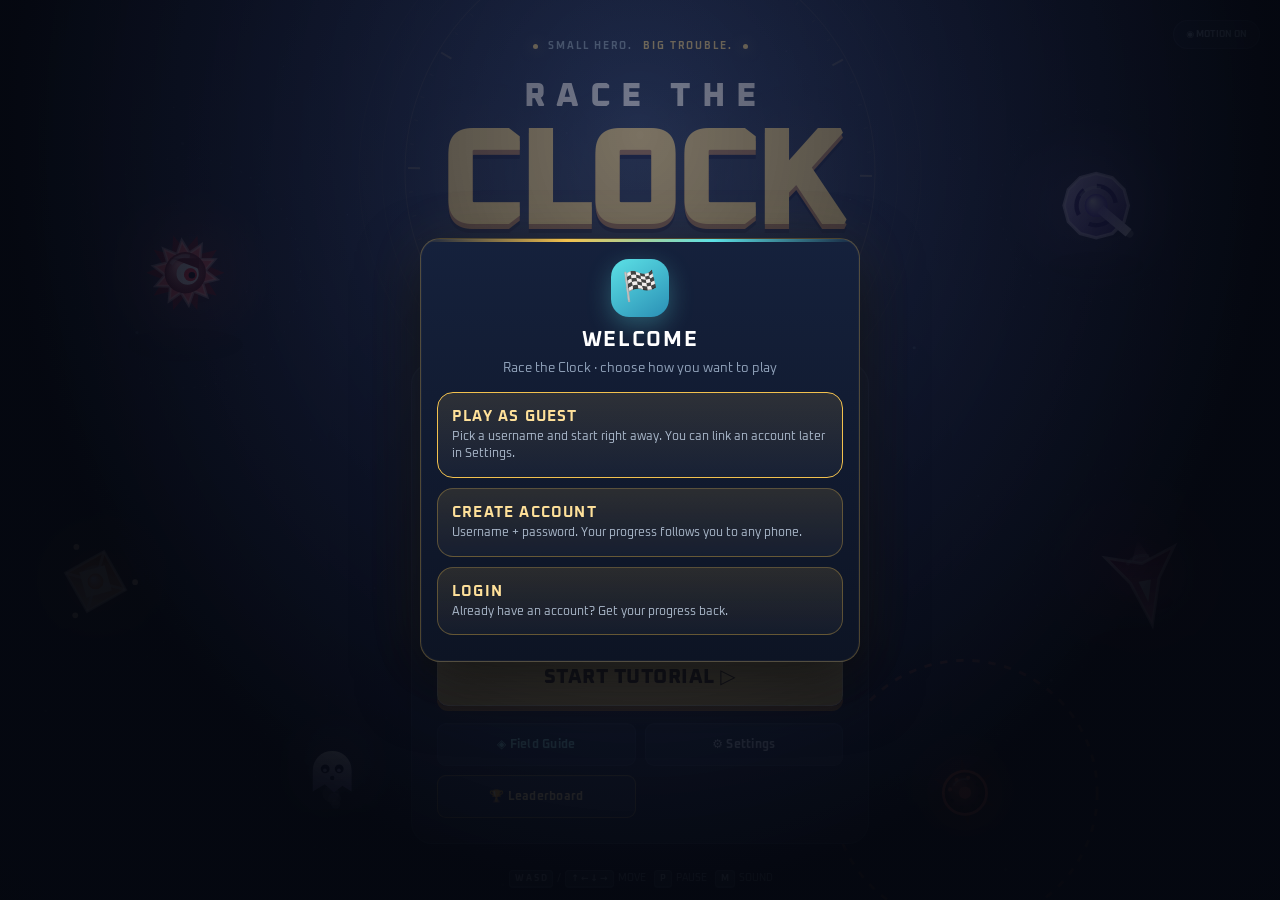
==== index.html @ 8e400740 "Add files via upload" ====
<!DOCTYPE html>
<html lang="en" dir="ltr">
<head>
<meta charset="utf-8">
<meta name="viewport" content="width=device-width, initial-scale=1, viewport-fit=cover, user-scalable=no">
<meta name="robots" content="noindex">
<link rel="manifest" href="manifest.webmanifest">
<meta name="theme-color" content="#0b0c1a">
<meta name="mobile-web-app-capable" content="yes">
<meta name="apple-mobile-web-app-capable" content="yes">
<meta name="apple-mobile-web-app-title" content="Race the Clock">
<meta name="apple-mobile-web-app-status-bar-style" content="black-translucent">
<link rel="icon" type="image/png" href="icon-192.png">
<link rel="apple-touch-icon" href="apple-touch-icon.png">
<title>Race the Clock — Seven Bosses</title>
<link rel="stylesheet" href="https://fonts.googleapis.com/css2?family=Oxanium:wght@500;700;800&display=swap">
<style>
:root{
  --ink:#0b0c1a; --sand:#f2c14e; --cy:#5ce1e6; --bone:#ece7da; --coral:#ff5a5f;
  box-sizing:border-box;
  padding-top:env(safe-area-inset-top,0px);
  padding-bottom:env(safe-area-inset-bottom,0px);
}
html{scroll-padding-top:env(safe-area-inset-top,0px);height:100%}
html,body{margin:0;background:var(--ink);color:var(--bone);overflow:hidden;
  font-family:'Oxanium',system-ui,sans-serif;-webkit-user-select:none;user-select:none;
  -webkit-tap-highlight-color:transparent;touch-action:none}
body{height:100%;background:var(--ink)}
canvas#c{position:fixed;inset:0;width:100%;height:100%;display:block;touch-action:none}
#safe{position:fixed;top:0;left:0;visibility:hidden;padding-top:env(safe-area-inset-top,0px);width:0;box-sizing:border-box}
#tools{position:fixed;left:calc(12px + env(safe-area-inset-left,0px));top:calc(10px + env(safe-area-inset-top,0px));
  display:none;gap:8px;z-index:3}
body[data-mode="play"] #tools,body[data-mode="clear"] #tools,body[data-mode="dead"] #tools,body[data-mode="pause"] #tools{display:flex}
.tool{background:rgba(236,231,218,.08);color:var(--bone);border:1px solid rgba(236,231,218,.22);
  border-radius:999px;padding:6px 14px;font:700 14px 'Oxanium',sans-serif;cursor:pointer}
#pauseBtn{display:none}
body[data-mode="play"] #pauseBtn,body[data-mode="clear"] #pauseBtn{display:block}
.ov{position:fixed;inset:0;display:none;flex-direction:column;align-items:center;justify-content:center;
  text-align:center;padding:22px;background:radial-gradient(circle at 50% 40%,rgba(11,12,26,.55),rgba(11,12,26,.93));
  backdrop-filter:blur(3px);gap:12px;overflow:auto;z-index:2}
body[data-mode="menu"] #menu,body[data-mode="over"] #over,body[data-mode="pause"] #pausev,body[data-mode="guide"] #guide,body[data-mode="stage"] #stagePick{display:flex}
.ov h2{font:800 clamp(40px,10vw,64px)/1.05 'Oxanium',sans-serif;margin:0;color:var(--coral);letter-spacing:.02em;
  text-shadow:0 0 28px rgba(255,90,95,.55)}
#pausev h2{color:var(--sand);text-shadow:0 0 28px rgba(242,193,78,.55)}
#menu{justify-content:flex-start;padding-top:max(26px,env(safe-area-inset-top,0px));padding-bottom:30px;gap:10px}
.logo{display:flex;flex-direction:column;align-items:center;gap:4px;margin-top:8px}
.logo svg{width:88px;height:88px;filter:drop-shadow(0 0 18px rgba(242,193,78,.55))}
.logo .hand{transform-origin:32px 32px;animation:spin 6s linear infinite}
@keyframes spin{to{transform:rotate(360deg)}}
.logo h1{font:800 clamp(40px,11vw,76px)/1 'Oxanium',sans-serif;margin:0;letter-spacing:.01em;
  background:linear-gradient(180deg,#fff4c9 0%,#f2c14e 55%,#e0902a 100%);-webkit-background-clip:text;background-clip:text;color:transparent;
  filter:drop-shadow(0 0 22px rgba(242,193,78,.45))}
.tag{max-width:30ch;font-size:16.5px;line-height:1.6;opacity:.92;margin:0}
.stats{display:flex;gap:10px}
.stat{background:rgba(236,231,218,.07);border:1px solid rgba(236,231,218,.16);border-radius:12px;padding:6px 18px;font-size:13px;opacity:.95}
.stat b{display:block;font:800 24px/1.15 'Oxanium',sans-serif;color:var(--sand)}
.btns{display:flex;flex-direction:column;gap:10px;width:min(100%,310px);margin:6px 0}
.btn{font:800 21px 'Oxanium',sans-serif;letter-spacing:.02em;background:linear-gradient(180deg,#ffd36b,#f2a93e);color:#1a1405;border:0;
  padding:13px 26px;cursor:pointer;box-shadow:0 0 26px rgba(242,193,78,.35);
  clip-path:polygon(14px 0,100% 0,100% calc(100% - 14px),calc(100% - 14px) 100%,0 100%,0 14px)}
.btn.alt{background:rgba(236,231,218,.1);color:var(--bone);box-shadow:none;font-size:17px;padding:11px 22px;
  clip-path:polygon(12px 0,100% 0,100% calc(100% - 12px),calc(100% - 12px) 100%,0 100%,0 12px)}
.btn.guide{background:rgba(92,225,230,.14);color:var(--cy)}
.btn:active{transform:scale(.97)}
.btn:focus-visible,.tool:focus-visible,.gTile:focus-visible,.tab:focus-visible{outline:3px solid var(--cy);outline-offset:3px}
.ctrl{font-size:13px;opacity:.72;max-width:44ch;line-height:1.65}
.note{font-size:12px;opacity:.55;max-width:36ch}
.big{font:800 clamp(56px,16vw,96px)/1 'Oxanium',sans-serif;color:var(--bone);text-shadow:0 0 30px rgba(236,231,218,.3)}
.small{opacity:.8;font-size:15px}
#guide{justify-content:flex-start;padding:max(14px,env(safe-area-inset-top,0px)) 14px 20px;gap:10px}
.gHead{display:flex;align-items:center;gap:12px;width:min(100%,640px)}
.gHead h2{font-size:clamp(28px,7vw,40px);color:var(--cy);text-shadow:0 0 22px rgba(92,225,230,.5);margin:0}
.tabs{display:flex;gap:8px;width:min(100%,640px)}
.tab{flex:1;background:rgba(236,231,218,.07);color:var(--bone);border:1px solid rgba(236,231,218,.18);border-radius:10px;
  padding:9px 6px;font:700 15px 'Oxanium',sans-serif;cursor:pointer}
.tab.on{background:rgba(92,225,230,.18);border-color:var(--cy);color:var(--cy)}
.gGrid{display:grid;grid-template-columns:repeat(3,1fr);gap:9px;width:min(100%,640px)}
.gTile{background:rgba(236,231,218,.05);border:1px solid rgba(236,231,218,.14);border-radius:14px;padding:6px 4px 8px;
  display:flex;flex-direction:column;align-items:center;gap:2px;color:var(--bone);cursor:pointer;font:700 14px 'Oxanium',sans-serif}
.gTile canvas{width:100%;max-width:112px;aspect-ratio:1;display:block}
.gTile span{font-weight:500;font-size:12px;opacity:.65}
.gTile:active{transform:scale(.97);background:rgba(92,225,230,.12)}
@media (max-width:380px){.gGrid{grid-template-columns:repeat(2,1fr)}}
#gDetail{display:none;flex-direction:column;align-items:center;gap:10px;width:min(100%,520px)}
#gDetail canvas{width:min(250px,68vw);aspect-ratio:1;display:block;background:radial-gradient(circle,rgba(236,231,218,.07),rgba(236,231,218,0) 70%);border-radius:50%}
#gDetail h3{font:800 clamp(28px,8vw,40px)/1.1 'Oxanium',sans-serif;margin:0;color:var(--sand)}
.chips{display:flex;flex-wrap:wrap;justify-content:center;gap:7px}
.chip{background:rgba(236,231,218,.08);border:1px solid rgba(236,231,218,.18);border-radius:999px;padding:4px 12px;font-size:13px}
.pips{display:inline-flex;gap:3px;vertical-align:middle;margin-left:4px}
.pips i{width:8px;height:12px;background:rgba(236,231,218,.2);border-radius:2px;display:inline-block}
.pips i.on{background:var(--coral);box-shadow:0 0 8px rgba(255,90,95,.7)}
.box{background:rgba(236,231,218,.05);border:1px solid rgba(236,231,218,.13);border-radius:14px;padding:11px 14px;text-align:left;width:100%;box-sizing:border-box;font-size:15px;line-height:1.55}
.box b{display:block;font-size:12.5px;letter-spacing:.04em;color:var(--cy);margin-bottom:3px}
.box.tip b{color:var(--sand)}
.nav{display:flex;gap:8px;width:100%}
#gTry{width:100%;box-sizing:border-box}
.nav .tool{flex:1;border-radius:12px;padding:10px}
#stagePick{gap:12px}
#stagePick .gh{font-size:clamp(30px,8vw,46px);color:var(--cy);text-shadow:0 0 22px rgba(92,225,230,.5)}
.stepper{display:flex;align-items:center;gap:10px}
.stepper .tool{width:52px;height:52px;border-radius:14px;font-size:26px;padding:0}
#stInput{width:132px;height:64px;text-align:center;font:800 34px 'Oxanium',sans-serif;color:var(--bone);
  background:rgba(236,231,218,.08);border:2px solid var(--cy);border-radius:14px;outline:none;
  -webkit-user-select:text;user-select:text;touch-action:manipulation;-moz-appearance:textfield;appearance:textfield}
#stInput::-webkit-outer-spin-button,#stInput::-webkit-inner-spin-button{-webkit-appearance:none;margin:0}
#stInput:focus{box-shadow:0 0 0 3px rgba(92,225,230,.35)}
.stInfo{max-width:36ch;min-height:3.2em;font-size:15.5px;line-height:1.6;opacity:.95}
.chipRow{display:flex;flex-wrap:wrap;justify-content:center;gap:7px;max-width:420px}
.chipBtn{background:rgba(236,231,218,.07);color:var(--bone);border:1px solid rgba(236,231,218,.2);border-radius:999px;
  padding:6px 12px;font:700 13px 'Oxanium',sans-serif;cursor:pointer}
.chipBtn:active{background:rgba(92,225,230,.18)}
.chipBtn:focus-visible{outline:3px solid var(--cy);outline-offset:2px}
.vidWrap{position:relative;display:none}
#gDetail #gVid{width:min(340px,92vw);aspect-ratio:4/3;border-radius:14px;background:#0b0d1f;border:1px solid rgba(236,231,218,.2);cursor:pointer;display:block}
.vidTag{position:absolute;left:10px;top:9px;font:800 11px 'Oxanium',sans-serif;color:#ff5a5f;letter-spacing:.08em;display:flex;align-items:center;gap:5px}
.vidTag::before{content:'';width:8px;height:8px;border-radius:50%;background:#ff5a5f;animation:blinkRec 1.2s steps(2) infinite}
@keyframes blinkRec{50%{opacity:.25}}
.vidHint{position:absolute;right:10px;top:9px;font:500 11px 'Oxanium',sans-serif;opacity:.55}
.cap{min-height:1.5em;font:700 16px/1.4 'Oxanium',sans-serif;color:var(--sand);text-align:center;display:none;max-width:36ch}
:root{--ink:#0c101d;--sand:#ffd76b;--cy:#78e4e5;--bone:#f5f0dc;--coral:#ff657b}
.ov{box-sizing:border-box}
.tool{background:#151e30e6;border-color:#7687a64d;border-radius:9px;font-size:12px;padding:8px 12px}
.btn,.modeCard{transition:transform .18s,background .18s,box-shadow .18s}
.btn:hover,.modeCard:hover{transform:translateY(-2px)}
#over .btns,#pausev .btns{display:flex;flex-direction:column;max-width:350px}
#bestLine{color:#ffda83}
#menu{align-items:center;justify-content:flex-start;padding:29px 22px 24px;gap:0;isolation:isolate;background:radial-gradient(ellipse at 50% 13%,#22303c 0%,#101627 45%,#090d18 90%);overflow-y:auto;backdrop-filter:none}
#menu:after{content:'';position:fixed;inset:0;pointer-events:none;background:radial-gradient(ellipse at center,transparent 42%,#03060d80);z-index:0}
.livingArena{position:fixed;inset:0;width:100%;height:100%;pointer-events:none;z-index:0}
#menu>*:not(canvas){position:relative;z-index:1;flex-shrink:0}
.arcadeBrand{display:flex;align-items:center;gap:10px;font:700 10px Oxanium,system-ui;letter-spacing:.2em;color:#96aaa9;margin-bottom:21px}
.arcadeBrand i{width:5px;height:5px;background:#ffd76b;border-radius:50%;box-shadow:0 0 13px #ffd76b88}
.arcadeBrand span{color:#ffd76b}
.logo{align-items:center;gap:0;position:relative;margin:0 0 17px;width:min(100%,560px)}
.logo svg{display:none}
.logo:before{content:'RACE THE';font:800 clamp(23px,5vw,33px)/1 Oxanium,system-ui;color:#f5f0dc;letter-spacing:.32em;padding-left:.32em;margin-bottom:3px}
.logo h1{font:800 clamp(80px,20vw,126px)/.98 Oxanium,system-ui;margin:0;letter-spacing:-.065em;color:#ffd76b;background:none;filter:none;text-shadow:0 5px 0 #ac7439,0 9px 0 #131825,0 0 65px #ffd66c17}
.logo h1 span:first-child{display:none}
.logo h1 span:last-child{display:block}
.logo:after{content:'';width:54px;height:3px;background:#ffd76b;margin-top:20px;border-radius:3px}
.tag{font:700 12px/1.5 Oxanium,system-ui;color:#dce4d5;letter-spacing:.09em;margin:0 0 25px;max-width:500px}
.tag span{display:block;font:500 12px/1.6 Oxanium,system-ui;color:#8594a9;letter-spacing:0;margin-top:5px}
.arcadePanel{width:min(100%,440px);padding:22px;box-sizing:border-box;background:linear-gradient(150deg,#1c2538f5,#131b2cf5);border:1px solid #45506866;border-radius:21px;box-shadow:0 24px 80px #0005,inset 0 1px #ffffff0d;position:relative;text-align:center;backdrop-filter:blur(16px)}
.arcadePanel:before,.arcadePanel:after{content:'';position:absolute;width:5px;height:5px;border-radius:50%;background:#505a6c;box-shadow:inset 0 1px #8e98a3;top:11px}
.arcadePanel:before{left:11px}
.arcadePanel:after{right:11px}
.panelLabel{display:flex;justify-content:center;gap:12px;align-items:center;font:700 9px Oxanium,system-ui;color:#8491a6;letter-spacing:.2em;margin-bottom:15px}
.panelLabel:before,.panelLabel:after{content:'';height:1px;width:36px;background:#52607855}
.modeSelect{display:flex;gap:8px;width:100%;padding:5px;box-sizing:border-box;border:1px solid #303b51;background:#0c1321;border-radius:12px}
.modeCard{display:flex;flex:1;align-items:center;justify-content:center;gap:9px;min-width:0;min-height:63px;cursor:pointer;text-align:left;background:transparent;border:1px solid transparent;border-radius:8px;color:#8190a7;padding:9px 10px;position:relative}
.modeCard b{display:block;font:800 14px Oxanium,system-ui;letter-spacing:.02em}
.modeCard small{display:block;font:500 8px/1.5 Oxanium,system-ui;margin-top:4px;color:inherit;white-space:nowrap}
.modeIcon{font:700 27px/1 system-ui}
.modeCard i{display:none}
.modeCard.selected{color:#ffdf89;background:linear-gradient(140deg,#544331,#352c2a);border-color:#e6ba5a88;box-shadow:0 2px 9px #0004,inset 0 1px #ffeab61a}
.modeCard.selected .modeIcon{color:#ffda79}
.modeDesc{font:500 11px/1.7 Oxanium,system-ui;color:#9ba7b9;min-height:38px;margin:13px 4px 18px}
.stats{display:flex;gap:0;width:100%;background:#0e1624aa;border:1px solid #2c364a;border-radius:11px;margin:0 0 18px;padding:13px 0}
.stat{display:flex;flex-direction:column-reverse;align-items:center;justify-content:center;gap:5px;flex:1;min-width:0;background:none;border:0;border-radius:0;padding:0;font:700 9px Oxanium,system-ui;text-transform:uppercase;letter-spacing:.12em;color:#8190a7;opacity:1}
.stat+ .stat{border-left:1px solid #364155}
.stat b{font:800 27px/1 Oxanium,system-ui;color:#f5edcf}
#menu .btns{display:grid;grid-template-columns:1fr 1fr;gap:9px;width:100%;margin:0}
#go,#cont{grid-column:1/-1}
#menu #go{border-radius:11px;clip-path:none;background:linear-gradient(180deg,#ffe59b,#ffd36a);border:1px solid #fff0bd;box-shadow:0 5px 0 #a87835,0 9px 22px #ffd06214;color:#322619;min-height:58px;padding:14px;font:800 20px Oxanium,system-ui;letter-spacing:.025em;margin-bottom:8px;position:relative}
#menu #go:hover{background:linear-gradient(180deg,#fff1ba,#ffdb7b);box-shadow:0 7px 0 #a87835,0 10px 28px #ffd06226}
#menu #go:active{transform:translateY(4px);box-shadow:0 1px 0 #a87835}
#menu .btn.alt{clip-path:none;border-radius:9px;background:#202b40;border:1px solid #46536b66;color:#bbc8d7;box-shadow:inset 0 1px #ffffff08;padding:12px 8px;font:700 12px Oxanium,system-ui;min-height:43px}
#menu #guideBtn{color:#8bdbdc}
#menu #cont{font-size:12px;min-height:39px;color:#ffe29a}
.ctrl{font:500 10px/1.8 Oxanium,system-ui;color:#67778e;max-width:460px;margin-top:20px;opacity:1}
.ctrl kbd{font:700 9px Oxanium,system-ui;background:#1a2436;border:1px solid #354157;border-bottom-width:2px;border-radius:4px;padding:3px 5px;color:#a5b4c5;margin:0 2px}
.ctrl .touchHint{display:none}
.footerLives{font-size:13px;letter-spacing:5px;color:#ff7285;margin:12px 0 5px}
.footerLives span{font:600 9px Oxanium,system-ui;letter-spacing:.11em;color:#6c7d93;margin-left:6px}
#menu #menuMotion{position:fixed;top:20px;right:20px;z-index:4;border:1px solid #46516b77;border-radius:100px;background:#151e2ee6;color:#93a8bc;padding:8px 12px;font:700 9px Oxanium,system-ui;cursor:pointer}
.btn:focus-visible,.modeCard:focus-visible,#menuMotion:focus-visible{outline:3px solid #7edee1;outline-offset:4px}
#editionBadge{display:none}
@media(min-width:1100px) and (min-height:850px){#menu{padding-top:40px}
.arcadeBrand{margin-bottom:27px}
.logo h1{font-size:139px}
.tag{margin-bottom:29px}
.arcadePanel{padding:25px;width:458px}
.ctrl{margin-top:25px}}
@media(max-width:600px){#menu{padding:48px 18px 23px}
.arcadeBrand{font-size:8px;margin-bottom:20px;letter-spacing:.12em}
.logo h1{font-size:clamp(79px,23vw,108px)}
.logo:before{font-size:25px}
.logo{margin-bottom:14px}
.logo:after{margin-top:16px}
.tag{font-size:10px;letter-spacing:.03em;margin-bottom:22px}
.tag span{font-size:10px}
.arcadePanel{padding:19px 15px;border-radius:18px}
.modeCard{gap:7px;padding:9px 6px}
.modeCard b{font-size:12px}
.modeCard small{font-size:7px}
.modeIcon{font-size:24px}
.modeDesc{font-size:10px;min-height:34px}
.ctrl{font-size:9px}
.ctrl .keyboardHint{display:none}
.ctrl .touchHint{display:inline}
#menu #menuMotion{top:11px;right:12px;padding:6px 9px;font-size:8px}
.footerLives{margin-top:10px}}
@media(min-width:601px) and (max-height:780px){#menu{padding-top:19px;padding-bottom:18px}
.arcadeBrand{margin-bottom:15px;font-size:9px}
.logo:before{font-size:25px}
.logo h1{font-size:90px}
.logo:after{margin-top:13px}
.logo{margin-bottom:12px}
.tag{font-size:10px;margin-bottom:17px}
.tag span{font-size:10px}
.arcadePanel{padding:18px 22px}
.panelLabel{margin-bottom:12px}
.modeCard{min-height:55px}
.modeDesc{margin:10px 2px 13px;min-height:34px;font-size:10px}
.stats{padding:10px 0;margin-bottom:15px}
.stat b{font-size:24px}
#menu #go{min-height:53px;font-size:18px}
.ctrl{margin-top:16px;font-size:9px}
.footerLives{margin-top:7px}}
@media(prefers-reduced-motion:reduce){.btn,.modeCard{transition:none}}
.ov:not(#menu){background:radial-gradient(ellipse at 50% 30%,#24354bc9,#080d19f5 75%);backdrop-filter:blur(14px)}
.ov:not(#menu) h2{color:#ffe19a;text-shadow:0 3px #7d5b32,0 0 45px #e9ba6533;letter-spacing:-.025em}
.ov:not(#menu) .btn{border-radius:10px;clip-path:none;background:linear-gradient(180deg,#ffe6a1,#f4c65b);box-shadow:0 4px #946b31;border:1px solid #ffeabb;color:#30231b;font-size:17px}
.ov:not(#menu) .btn.alt{box-shadow:none;background:linear-gradient(140deg,#25384b,#172639);border:1px solid #7395b040;color:#cfdfec;font-size:14px}
.ov .big{color:#f7ebc9;text-shadow:0 4px #715937,0 0 40px #ffd87920}
.small{color:#a7b8c9}
.tool{background:linear-gradient(145deg,#243449ed,#111c2eed);box-shadow:inset 0 1px #ffffff0d;border-color:#7da0bc44}
.tool:hover{border-color:#bfe0e0;color:#fff4c8}
.gTile{background:radial-gradient(circle at 50% 35%,#304359,#172337 78%);border:1px solid #738fac40;box-shadow:inset 0 1px #ffffff0c,0 8px 18px #0002;border-radius:15px;padding:9px 6px 12px;transition:transform .18s,border-color .18s}
.gTile:hover{transform:translateY(-3px);border-color:#e6cc85aa}
.gTile span{color:#9bafc4;opacity:1}
.tab{background:#162338;border-color:#7892ae40;border-radius:10px}
.tab.on{background:linear-gradient(130deg,#294b50,#172d3e);border-color:#71d6d899;color:#a1eff0}
.box{background:linear-gradient(145deg,#213247d9,#142336e6);border-color:#7d9cb533;border-radius:13px}
.chip,.chipBtn{background:#1d3044;border-color:#718eaa44}
.chipBtn:hover{background:#304751;color:#ffe5a1}
#gDetail canvas{background:radial-gradient(circle,#35516c55,transparent 70%)}
#stagePick .stepper{padding:13px;background:#111b2be6;border:1px solid #50657e55;border-radius:20px}
#stInput{background:#0c1524;border-color:#e2c27b;color:#ffdfa0;box-shadow:inset 0 3px 14px #0004}
#stagePick .gh,#guide .gHead h2{color:#b5ebed;text-shadow:0 0 35px #6fe5ee22}
#tools{gap:6px}
.ov:not(#menu) .btns{width:min(100%,350px)}
@media(prefers-reduced-motion:reduce){.gTile{transition:none}}
#bossGuide{width:100%;text-align:left}
.bossTimeline{display:grid;grid-template-columns:repeat(3,1fr);gap:7px;margin:4px 0 9px}
.bossTimeline button{cursor:pointer;border:1px solid #55758b;background:#17283b;color:#bdcedb;border-radius:8px;padding:10px 4px;font:700 12px Oxanium,system-ui}
.bossTimeline button.on{border-color:#ffdb87;color:#ffe8b3;background:#443b2c}
.bossTimeline small{display:block;margin-top:5px;font-size:9px;color:#9fadb9}
.phaseInfo{padding:12px 14px;margin-bottom:8px;background:#15273b;border:1px solid #365267;border-radius:10px;font-size:13px;line-height:1.65}
.phaseInfo b{display:block;color:#ffdf98;font-size:11px;margin-bottom:4px}
.phaseInfo em{font-style:normal;display:block;color:#95dfcd;margin-top:5px}
.bossGuideNote{font-size:11px;color:#9db0c5;text-align:center;margin:8px 0}
.bossTimeline button:focus-visible{outline:3px solid #9ae8eb;outline-offset:2px}













.tool:focus-visible{outline:3px solid #a1efdd;outline-offset:3px}
#rtcSettings{display:none;position:fixed;inset:0;z-index:100;align-items:center;justify-content:center;background:rgba(5,8,16,.88);overflow-y:auto;padding:16px;box-sizing:border-box;color:#ece7da;font-family:Oxanium,system-ui}
#rtcSettings .stBox{width:min(520px,100%);margin:auto;padding:20px;border:1px solid #7687a64d;border-radius:14px;background:#10192b;box-sizing:border-box}
#rtcSettings h2{margin:0 0 6px;color:#ffe19a;font-size:24px}
#rtcSettings .stSec{margin:16px 0 6px;font:800 11px Oxanium,system-ui;letter-spacing:.16em;color:#5ce1e6}
#rtcSettings label,#rtcSettings .stRow{display:block;margin:10px 0;font-size:13px}
#rtcSettings label b{float:right;color:#f2c14e}
#rtcSettings input[type=range]{width:100%;margin-top:6px;height:32px}
#rtcSettings .sg{display:flex;gap:6px;flex-wrap:wrap;margin-top:6px}
#rtcSettings .sg button{flex:1 1 70px;min-height:40px;border:1px solid #7687a66a;background:#151e30;color:#ece7da;border-radius:8px;font:700 12px Oxanium,system-ui;cursor:pointer}
#rtcSettings .sg button.on{background:#f2c14e;color:#1a1305;border-color:#f2c14e}
#rtcSettings .stNote{font-size:11px;color:#93a8bc;line-height:1.6;margin:14px 0}
#rtcSettings .btn{width:100%}
#rtcTut{display:none;position:fixed;left:50%;transform:translateX(-50%);bottom:calc(14px + env(safe-area-inset-bottom,0px));width:min(460px,92vw);z-index:15;pointer-events:none;box-sizing:border-box;padding:10px 14px;border:1px solid #f2c14e88;border-radius:12px;background:rgba(10,18,32,.9);color:#ece7da;font-family:Oxanium,system-ui;text-align:center}
#rtcTut b{display:block;color:#f2c14e;font-size:11px;letter-spacing:.16em;margin-bottom:4px}
#rtcTut span{font-size:13px;line-height:1.5}
.modeCard.locked{opacity:.5;filter:grayscale(.7);cursor:not-allowed}
#tools .tool:not(#pauseBtn){display:none!important}

</style>
<script src="lb-config.js"></script>
<script id="pwaInstall">
(function(){
var dp=null,ready=false,shown=false,tab='pc',KA='rtc_install_asked',KL='rtc_install_lang';
function st(k,v){try{if(v===undefined)return localStorage.getItem(k);localStorage.setItem(k,v);}catch(e){}return null;}
var ua=navigator.userAgent||'';
var isIOS=/iphone|ipad|ipod/i.test(ua)||(navigator.platform==='MacIntel'&&navigator.maxTouchPoints>1);
var isAnd=/android/i.test(ua);
function installed(){return !!((window.matchMedia&&(matchMedia('(display-mode: standalone)').matches||matchMedia('(display-mode: fullscreen)').matches))||navigator.standalone===true);}
var T={en:{q:'Install Race the Clock as an app?',sub:'Plays fullscreen, opens faster, and works offline.',yes:'Install',how:'Show me how',no:'Not now',title:'Install the app',now:'Install now',close:'Close',row:'📲 Install app',
 tabs:['Android','iPhone / iPad','Computer'],
 s:[['Tap the ⋮ menu (top right) in Chrome.','Tap “Install app” (or “Add to Home screen”).','Tap “Install” to confirm. The game appears on your home screen.'],
    ['Open this page in Safari and tap the Share button.','Scroll down and tap “Add to Home Screen”.','Tap “Add” (top right). The game appears on your home screen.'],
    ['In Chrome or Edge, click the install icon at the right of the address bar (or menu ⋮ → “Cast, save and share” → “Install page as app”).','Click “Install” in the popup.','The game opens in its own window and appears in your apps.']]}};
var lang='en';
function t(){return T.en;}
var bar,mo,setBtn;
function ring(x,y,r){return '<circle class="pr" cx="'+x+'" cy="'+y+'" r="'+r+'" fill="none" stroke="#5ce1e6" stroke-width="2"/>';}
function mock(k){
 var S='stroke="#3a4a66" stroke-width="1.5"';
 var title='<text x="120" y="104" text-anchor="middle" font-size="9" font-weight="800" fill="#f2c14e" font-family="sans-serif">RACE THE CLOCK</text>';
 if(k==='android'){
  return '<svg viewBox="0 0 240 200" xmlns="http://www.w3.org/2000/svg" aria-hidden="true"><rect x="60" y="6" width="120" height="188" rx="16" fill="#0f1626" '+S+'/><rect x="66" y="12" width="108" height="176" rx="11" fill="#0b0c1a"/><rect x="66" y="12" width="108" height="22" fill="#16233a"/><rect x="74" y="17" width="70" height="12" rx="6" fill="#223454"/><g fill="#ece7da"><circle cx="160" cy="18" r="1.8"/><circle cx="160" cy="23" r="1.8"/><circle cx="160" cy="28" r="1.8"/></g>'+title
  +'<g class="ig ig1">'+ring(160,23,10)+'</g>'
  +'<g class="ig ig2"><rect x="100" y="36" width="72" height="72" rx="6" fill="#1b2a44" '+S+'/><rect x="108" y="46" width="40" height="5" rx="2" fill="#2f4366"/><rect x="108" y="60" width="52" height="5" rx="2" fill="#2f4366"/><rect x="106" y="74" width="60" height="16" rx="4" fill="#f2c14e33" stroke="#f2c14e"/><text x="136" y="85" text-anchor="middle" font-size="8" fill="#ffe19a" font-family="sans-serif">Install app</text><rect x="108" y="96" width="44" height="5" rx="2" fill="#2f4366"/>'+ring(136,82,16)+'</g>'
  +'<g class="ig ig3"><rect x="76" y="66" width="88" height="62" rx="8" fill="#1b2a44" '+S+'/><text x="120" y="86" text-anchor="middle" font-size="8.5" fill="#ece7da" font-family="sans-serif">Install app?</text><rect x="84" y="100" width="34" height="16" rx="4" fill="none" stroke="#7687a6"/><text x="101" y="111" text-anchor="middle" font-size="7.5" fill="#a9b7c9" font-family="sans-serif">Cancel</text><rect x="124" y="100" width="34" height="16" rx="4" fill="#f2c14e"/><text x="141" y="111" text-anchor="middle" font-size="7.5" font-weight="700" fill="#241a08" font-family="sans-serif">Install</text>'+ring(141,108,14)+'</g></svg>';
 }
 if(k==='iphone'){
  return '<svg viewBox="0 0 240 200" xmlns="http://www.w3.org/2000/svg" aria-hidden="true"><rect x="60" y="6" width="120" height="188" rx="16" fill="#0f1626" '+S+'/><rect x="66" y="12" width="108" height="176" rx="11" fill="#0b0c1a"/><rect x="66" y="164" width="108" height="24" fill="#16233a"/><path d="M120 179v-10M116.5 172.5l3.5-3.5 3.5 3.5M114 174v8h12v-8" fill="none" stroke="#ece7da" stroke-width="1.6" stroke-linecap="round" stroke-linejoin="round"/>'+title
  +'<g class="ig ig1">'+ring(120,176,13)+'</g>'
  +'<g class="ig ig2"><rect x="70" y="84" width="100" height="94" rx="10" fill="#1b2a44" '+S+'/><rect x="80" y="96" width="50" height="5" rx="2" fill="#2f4366"/><rect x="80" y="110" width="64" height="5" rx="2" fill="#2f4366"/><rect x="76" y="124" width="88" height="18" rx="4" fill="#f2c14e33" stroke="#f2c14e"/><text x="120" y="136" text-anchor="middle" font-size="7.5" fill="#ffe19a" font-family="sans-serif">Add to Home Screen  +</text><rect x="80" y="150" width="50" height="5" rx="2" fill="#2f4366"/>'+ring(120,133,18)+'</g>'
  +'<g class="ig ig3"><rect x="70" y="36" width="100" height="104" rx="10" fill="#1b2a44" '+S+'/><text x="86" y="52" font-size="7.5" fill="#a9b7c9" font-family="sans-serif">Cancel</text><text x="156" y="52" text-anchor="end" font-size="8" font-weight="700" fill="#5ce1e6" font-family="sans-serif">Add</text><circle cx="120" cy="88" r="17" fill="#0b0c1a" stroke="#f2c14e" stroke-width="3"/><path d="M120 88l7-6" stroke="#5ce1e6" stroke-width="2.5" stroke-linecap="round"/><text x="120" y="122" text-anchor="middle" font-size="8" fill="#ece7da" font-family="sans-serif">Race the Clock</text>'+ring(147,50,12)+'</g></svg>';
 }
 return '<svg viewBox="0 0 240 200" xmlns="http://www.w3.org/2000/svg" aria-hidden="true"><rect x="10" y="20" width="220" height="160" rx="8" fill="#0f1626" '+S+'/><rect x="10" y="20" width="220" height="24" fill="#16233a"/><rect x="44" y="26" width="140" height="12" rx="6" fill="#223454"/><circle cx="202" cy="32" r="5" fill="none" stroke="#ece7da" stroke-width="1.5"/><path d="M202 29.5v5M199.5 32h5" stroke="#ece7da" stroke-width="1.5"/>'+title.replace('y="104"','y="116"')
  +'<g class="ig ig1">'+ring(202,32,11)+'</g>'
  +'<g class="ig ig2"><rect x="120" y="44" width="106" height="70" rx="8" fill="#1b2a44" '+S+'/><text x="173" y="62" text-anchor="middle" font-size="8.5" fill="#ece7da" font-family="sans-serif">Install app?</text><rect x="128" y="92" width="40" height="16" rx="4" fill="none" stroke="#7687a6"/><text x="148" y="103" text-anchor="middle" font-size="7.5" fill="#a9b7c9" font-family="sans-serif">Cancel</text><rect x="176" y="92" width="44" height="16" rx="4" fill="#f2c14e"/><text x="198" y="103" text-anchor="middle" font-size="7.5" font-weight="700" fill="#241a08" font-family="sans-serif">Install</text>'+ring(198,100,15)+'</g>'
  +'<g class="ig ig3"><rect x="10" y="20" width="220" height="160" rx="8" fill="#0b0c1a" '+S+'/><rect x="10" y="20" width="220" height="18" fill="#16233a"/><circle cx="24" cy="29" r="5" fill="#0b0c1a" stroke="#f2c14e" stroke-width="1.5"/><text x="34" y="32" font-size="8" fill="#ece7da" font-family="sans-serif">Race the Clock</text><text x="120" y="112" text-anchor="middle" font-size="12" font-weight="800" fill="#f2c14e" font-family="sans-serif">RACE THE CLOCK</text></g></svg>';
}
function render(){
 var L=t(),keys=['android','iphone','pc'],idx=keys.indexOf(tab);
 mo.dir=lang==='ar'?'rtl':'ltr';
mo.innerHTML='<div class="box"><div class="hd"><h2>'+L.title+'</h2></div>'
  +'<div class="tabs">'+keys.map(function(k,i){return '<button type="button" data-tab="'+k+'"'+(k===tab?' class="a"':'')+'>'+L.tabs[i]+'</button>';}).join('')+'</div>'
  +mock(tab)+'<ol>'+L.s[idx].map(function(x,i){return '<li class="s'+(i+1)+'">'+x+'</li>';}).join('')+'</ol>'
  +'<div class="ft">'+(dp?'<button type="button" class="pwaYes" data-act="now">'+L.now+'</button>':'')+'<button type="button" class="pwaNo" data-act="close">'+L.close+'</button></div></div>';
}
function openModal(){tab=isIOS?'iphone':isAnd?'android':'pc';render();mo.classList.add('on');}
function closeModal(){mo.classList.remove('on');}
function hideBar(){bar.classList.remove('on');shown=false;}
function nativeInstall(){if(!dp)return;var p=dp;p.prompt();try{p.userChoice.then(function(){dp=null;st(KA,'1');hideBar();closeModal();});}catch(e){}}
function paintBar(){var L=t();bar.dir=lang==='ar'?'rtl':'ltr';bar.innerHTML='<div class="tx"><b>'+L.q+'</b><span>'+L.sub+'</span></div><div class="row"><button type="button" class="pwaNo" data-act="no">'+L.no+'</button><button type="button" class="pwaYes" data-act="yes">'+(dp?L.yes:L.how)+'</button></div>';}
function refresh(){
 if(setBtn)setBtn.textContent=t().row;
 if(shown||!ready||st(KA)||installed())return;
 if(!(dp||isIOS))return;
 if(document.body.getAttribute('data-mode')!=='menu')return;
 paintBar();bar.classList.add('on');shown=true;
}
window.addEventListener('beforeinstallprompt',function(e){e.preventDefault();dp=e;if(shown)paintBar();refresh();});
window.addEventListener('appinstalled',function(){dp=null;st(KA,'1');hideBar();closeModal();});
document.addEventListener('DOMContentLoaded',function(){
 var s=document.createElement('style');s.textContent="#pwaBar{position:fixed;left:50%;transform:translateX(-50%);bottom:calc(14px + env(safe-area-inset-bottom,0px));width:min(520px,calc(100vw - 24px));z-index:90;box-sizing:border-box;display:none;flex-wrap:wrap;gap:10px;padding:12px 14px;border:1px solid #f2c14e88;border-radius:14px;background:rgba(10,18,32,.97);color:#ece7da;font:600 14px/1.45 Oxanium,system-ui,sans-serif;box-shadow:0 10px 40px #000a}\n#pwaBar.on{display:flex;animation:pwaUp .35s ease-out}\n@keyframes pwaUp{from{opacity:0;transform:translate(-50%,16px)}to{opacity:1;transform:translate(-50%,0)}}\n#pwaBar .tx{flex:1 1 100%}#pwaBar .tx b{display:block;color:#ffe19a;font-size:15px}#pwaBar .tx span{color:#a9b7c9;font-weight:500;font-size:13px}\n#pwaBar .row{flex:1 1 100%;display:flex;gap:8px;justify-content:flex-end}\n.pwaYes,.pwaNo{font:800 13px Oxanium,system-ui,sans-serif;border-radius:10px;padding:10px 16px;cursor:pointer}\n.pwaYes{background:linear-gradient(#ffe19a,#f2c14e);color:#241a08;border:0}\n.pwaNo{background:transparent;color:#a9b7c9;border:1px solid #7687a64d}\n#pwaMo{position:fixed;inset:0;z-index:120;display:none;align-items:center;justify-content:center;background:rgba(5,8,16,.9);overflow-y:auto;padding:14px;box-sizing:border-box;font-family:Oxanium,system-ui,sans-serif;color:#ece7da}\n#pwaMo.on{display:flex}\n#pwaMo .box{width:min(480px,100%);margin:auto;padding:16px;border:1px solid #7687a64d;border-radius:14px;background:#10192b;box-sizing:border-box}\n#pwaMo .hd{display:flex;align-items:center;justify-content:space-between;gap:8px}\n#pwaMo h2{margin:0;color:#ffe19a;font-size:21px}\n#pwaMo .lg button,#pwaMo .tabs button{font:700 12px Oxanium,system-ui,sans-serif;color:#a9b7c9;background:transparent;border:1px solid #7687a64d;border-radius:8px;padding:6px 9px;cursor:pointer}\n#pwaMo .lg button.a,#pwaMo .tabs button.a{color:#241a08;background:#f2c14e;border-color:#f2c14e}\n#pwaMo .tabs{display:flex;gap:6px;margin:12px 0 8px;flex-wrap:wrap}\n#pwaMo svg{display:block;width:100%;max-height:210px;background:#0b0c1a;border-radius:10px}\n#pwaMo ol{list-style:none;margin:10px 0 0;padding:0;counter-reset:s}\n#pwaMo li{counter-increment:s;display:flex;gap:10px;align-items:flex-start;padding:9px 10px;margin:5px 0;border:1px solid transparent;border-radius:10px;font-size:13.5px;line-height:1.5;color:#c9d4e3}\n#pwaMo li::before{content:counter(s);flex:none;width:22px;height:22px;border-radius:50%;background:#f2c14e;color:#241a08;font:800 12px/22px Oxanium,system-ui,sans-serif;text-align:center}\n#pwaMo li.s1{animation:pwaH1 9s infinite}#pwaMo li.s2{animation:pwaH2 9s infinite}#pwaMo li.s3{animation:pwaH3 9s infinite}\n@keyframes pwaH1{0%,30%{background:#f2c14e1f;border-color:#f2c14e88;color:#fff}34%,100%{background:transparent;border-color:transparent;color:#c9d4e3}}\n@keyframes pwaH2{0%,30%{background:transparent;border-color:transparent;color:#c9d4e3}34%,64%{background:#f2c14e1f;border-color:#f2c14e88;color:#fff}68%,100%{background:transparent;border-color:transparent;color:#c9d4e3}}\n@keyframes pwaH3{0%,64%{background:transparent;border-color:transparent;color:#c9d4e3}68%,96%{background:#f2c14e1f;border-color:#f2c14e88;color:#fff}100%{background:transparent;border-color:transparent;color:#c9d4e3}}\n#pwaMo .ig{opacity:0}\n#pwaMo .ig1{animation:pwaA 9s infinite}#pwaMo .ig2{animation:pwaB 9s infinite}#pwaMo .ig3{animation:pwaC 9s infinite}\n@keyframes pwaA{0%,30%{opacity:1}34%,100%{opacity:0}}\n@keyframes pwaB{0%,30%{opacity:0}34%,64%{opacity:1}68%,100%{opacity:0}}\n@keyframes pwaC{0%,64%{opacity:0}68%,96%{opacity:1}100%{opacity:0}}\n#pwaMo .pr{transform-box:fill-box;transform-origin:center;animation:pwaP 1.2s ease-out infinite}\n@keyframes pwaP{0%{transform:scale(.7);opacity:1}100%{transform:scale(1.6);opacity:0}}\n#pwaMo .ft{display:flex;gap:8px;margin-top:12px;justify-content:flex-end}\n@media(prefers-reduced-motion:reduce){#pwaMo .ig,#pwaMo li,#pwaMo .pr{animation:none}#pwaMo .ig2{opacity:1}}";document.head.appendChild(s);
 bar=document.createElement('div');bar.id='pwaBar';bar.setAttribute('role','dialog');document.body.appendChild(bar);
 mo=document.createElement('div');mo.id='pwaMo';mo.setAttribute('role','dialog');mo.setAttribute('aria-modal','true');document.body.appendChild(mo);
 ['keydown','keyup','keypress'].forEach(function(ev){[bar,mo].forEach(function(c){c.addEventListener(ev,function(e){if(ev==='keydown'&&e.key==='Escape'&&c===mo)closeModal();e.stopPropagation();});});});
 bar.addEventListener('click',function(e){var a=e.target.closest('[data-act]');if(!a)return;st(KA,'1');
  if(a.dataset.act==='no'){hideBar();return;}
  if(dp){hideBar();nativeInstall();}else{hideBar();openModal();}});
 mo.addEventListener('click',function(e){
  if(e.target===mo){closeModal();return;}
  var b=e.target.closest('button');if(!b)return;

  if(b.dataset.tab){tab=b.dataset.tab;render();}
  else if(b.dataset.act==='now'){nativeInstall();}
  else if(b.dataset.act==='close'){closeModal();}});
 document.addEventListener('keydown',function(e){if(e.key==='Escape'&&mo.classList.contains('on'))closeModal();});
 var box=document.querySelector('#rtcSettings .stBox'),note=box&&box.querySelector('.stNote');
 if(box&&note&&!installed()){setBtn=document.createElement('button');setBtn.type='button';setBtn.className='btn alt';setBtn.style.margin='6px 0';setBtn.textContent=t().row;setBtn.addEventListener('click',function(){openModal();});box.insertBefore(setBtn,note);}
 new MutationObserver(refresh).observe(document.body,{attributes:true,attributeFilter:['data-mode']});
 setTimeout(function(){ready=true;refresh();},1400);
});
})();
</script>
<script id="pwaLB">
(function(){
'use strict';
var C=window.RTC_LB||{},BASE=String(C.url||'').replace(/\/+$/,''),KEY=String(C.key||'');
var ON=!!(BASE&&KEY);
var K={P:'rc_player',W:'rc_welcome_done',ADM:'rc_admin',PEND:'rc_plays_pending',SEC:'rc_secs_pending',REV:'rc_cloud_rev',NEWS:'rc_news_seen',BK:'rc_local_backup_v1'};
var PROG=['rc_max','rc_best','rc_survival_best','rc_survival_max','rc_cp','rc_tut_done'];
function st(k,v){try{if(v===undefined)return localStorage.getItem(k);if(v===null)localStorage.removeItem(k);else localStorage.setItem(k,v);}catch(e){}return null;}
function num(k){return parseInt(st(k)||'0',10)||0;}
function jget(k){try{return JSON.parse(st(k)||'null');}catch(e){return null;}}
function player(){var p=jget(K.P);return p&&p.name?p:null;}
function savePlayer(p){st(K.P,JSON.stringify(p));}
function admin(){return st(K.ADM)==='1';}
/* ---------- soft lock: only admins see Choose Stage and the guide's "Try it" ---------- */
if(ON){var de=document.documentElement;de.classList.add('rtc-lb-on');if(admin())de.classList.add('rtc-admin');
 var gs=document.createElement('style');gs.textContent='html.rtc-lb-on:not(.rtc-admin) #stageBtn,html.rtc-lb-on:not(.rtc-admin) #gTry{display:none!important}';(document.head||de).appendChild(gs);}
function setAdmin(v){st(K.ADM,v?'1':null);document.documentElement.classList.toggle('rtc-admin',!!v);}
/* ---------- API (Supabase REST, public key only) ---------- */
function headers(){var h={'apikey':KEY,'Content-Type':'application/json','Accept':'application/json'};if(KEY.indexOf('eyJ')===0)h.Authorization='Bearer '+KEY;return h;}
function req(path,opt){var ac=window.AbortController?new AbortController():null,tm=setTimeout(function(){if(ac)ac.abort();},12000);opt=opt||{};opt.headers=headers();if(ac)opt.signal=ac.signal;
 return fetch(BASE+path,opt).then(function(r){clearTimeout(tm);if(!r.ok){var e=new Error('http '+r.status);e.http=r.status;throw e;}return r.json();},function(e){clearTimeout(tm);e.net=true;throw e;});}
function rpc(fn,body){return req('/rest/v1/rpc/'+fn,{method:'POST',body:JSON.stringify(body||{})});}
function isNet(e){return !!(e&&(e.net||/Failed to fetch|NetworkError|aborted/i.test(String(e.message))));}
function clean(s){return String(s||'').replace(/\s+/g,' ').replace(/^ | $/g,'');}
var BAD=/[<>"'`\\\/{}\[\]|^~$%&*+=;:?!@#()]/;
function nameErr(n){if(n.length<5||n.length>16)return'length';if(BAD.test(n)||!/[^0-9 _.\-]/.test(n))return'invalid';if(/(admin|moderator|staff)/i.test(n))return'reserved';return'';}
function pwErr(p,n){if(p.length<8||p.length>64)return'pw_len';if(p.toLowerCase()===String(n||'').toLowerCase()||/^(.)\1+$/.test(p)||['password','12345678','123456789','1234567890','qwertyui','qwerty123','11111111','00000000','iloveyou','abcd1234','password1','password123','12341234','azertyui','motdepasse','racetheclock'].indexOf(p.toLowerCase())>=0)return'pw_weak';return'';}
function fmtDur(s){s=Math.max(0,s|0);var d=Math.floor(s/86400),h=Math.floor(s%86400/3600),m=Math.floor(s%3600/60);if(d>0)return d+'d '+h+'h';if(h>0)return h+'h '+m+'m';if(m>0)return m+'m';return s+'s';}
function fmt(s){s=s|0;var h=Math.floor(s/3600),m=Math.floor((s%3600)/60);if(h>0)return h+'h '+(m<10?'0':'')+m+'m';if(m>0)return m+'m';return s+'s';}
function ago(t){if(!t)return'never';var s=Math.floor((Date.now()-new Date(t).getTime())/1000);if(s<60)return'just now';if(s<3600)return Math.floor(s/60)+' min ago';if(s<86400)return Math.floor(s/3600)+' h ago';return Math.floor(s/86400)+' d ago';}
/* ---------- local game save <-> cloud save (real localStorage keys of the game) ---------- */
function hasProgress(){var cp=jget('rc_cp');return num('rc_max')>1||num('rc_best')>0||num('rc_survival_best')>0||num('rc_survival_max')>1||!!(cp&&cp.stage>1);}
function localSave(){var o={};['rc_max','rc_best','rc_survival_best','rc_survival_max'].forEach(function(k){var v=num(k);if(v>0)o[k]=v;});
 var cp=jget('rc_cp');if(cp&&cp.stage>=1)o.rc_cp={stage:cp.stage|0,bonus:cp.bonus|0};if(st('rc_tut_done')==='1')o.rc_tut_done='1';
 var S=jget('rtc_settings_v1')||{},s={};['music','sfx','vib','shake'].forEach(function(k){if(typeof S[k]==='number')s[k]=S[k];});var mo=st('rtc_motion_v1');if(mo==='system'||mo==='reduce'||mo==='full')s.motion=mo;
 if(Object.keys(s).length)o.settings=s;return o;}
/* replace=false: only move forward.  replace=true: exact copy of the cloud save. Returns true when anything changed. */
function applySave(d,replace){var ch=false;d=d||{};
 ['rc_max','rc_best','rc_survival_best','rc_survival_max'].forEach(function(k){if(typeof d[k]==='number'&&(replace?d[k]!==num(k):d[k]>num(k))){st(k,String(d[k]));ch=true;}else if(replace&&d[k]===undefined&&st(k)!==null){st(k,null);ch=true;}});
 if(d.rc_cp&&d.rc_cp.stage){var cp=jget('rc_cp');if(replace||!cp||(cp.stage|0)<d.rc_cp.stage){st('rc_cp',JSON.stringify({stage:d.rc_cp.stage|0,bonus:d.rc_cp.bonus|0}));ch=true;}}else if(replace&&st('rc_cp')!==null){st('rc_cp',null);ch=true;}
 if(d.rc_tut_done==='1'&&st('rc_tut_done')!=='1'){st('rc_tut_done','1');ch=true;}
 if(d.settings){var S=jget('rtc_settings_v1')||{},c2=false;['music','sfx','vib','shake'].forEach(function(k){if(typeof d.settings[k]==='number'&&S[k]!==d.settings[k]){S[k]=d.settings[k];c2=true;}});if(c2){st('rtc_settings_v1',JSON.stringify(S));ch=true;}
  if(d.settings.motion&&st('rtc_motion_v1')!==d.settings.motion){st('rtc_motion_v1',d.settings.motion);ch=true;}}
 if((hasProgress())&&st('rc_tut_done')!=='1'){st('rc_tut_done','1');}
 return ch;}
function backupLocal(why){var b=jget(K.BK)||[];var snap={at:new Date().toISOString(),why:why,save:localSave()};b.unshift(snap);st(K.BK,JSON.stringify(b.slice(0,5)));}
function clearProgress(){PROG.forEach(function(k){st(k,null);});st(K.PEND,null);st(K.SEC,null);st(K.REV,null);}
/* ---------- sync engine: Saved / Syncing / Offline / Error ---------- */
var state='off',lastOk=0,busy=false,timer=null,again=false,needReload=false,reloaded=false,onState=[],ren={s:0,t:0},who,nm,lb,dlg;
function setState(s){state=s;if(s==='saved')lastOk=Date.now();onState.forEach(function(f){try{f();}catch(e){}});}
function modeNow(){return document.body?document.body.getAttribute('data-mode'):'';}
function maybeReload(){if(needReload&&!reloaded&&modeNow()==='menu'&&!(dlg&&dlg.classList.contains('on'))){reloaded=true;try{if(sessionStorage.getItem('rc_auto_reload')==='1'){needReload=false;return;}sessionStorage.setItem('rc_auto_reload','1');}catch(e){}location.reload();}}
function applyProfile(pr){var p=player();if(!p||!pr)return;var ch=false;if(p.name!==pr.name){p.name=pr.name;ch=true;}if(!!p.guest!==!!pr.is_guest){p.guest=!!pr.is_guest;ch=true;}if(ch)savePlayer(p);setAdmin(!!pr.is_admin);ren={s:pr.rename_in_seconds|0,t:performance.now()};paintWho();}
function renameLeft(){return Math.max(0,ren.s-Math.floor((performance.now()-ren.t)/1000));}
function sessionLost(r){var p=player();if(r&&r.error==='banned'){showBanned();return true;}
 if(r&&r.error==='auth'&&p&&p.token){st(K.P,null);setAdmin(false);paintWho();setState('off');var reg=!p.guest;openAuthScreen(reg?'login':'guest',reg?'Your session expired. Please log in again.':'Your guest session was not found on the server. Choose a username to continue.');return true;}
 return false;}
function claimPending(){var p=player();if(!p||!p.pending)return Promise.resolve();
 return rpc('register_guest',{p_name:p.name}).then(function(r){if(r&&r.ok){p.token=r.token;p.pending=false;p.guest=true;savePlayer(p);applyProfile(r.profile);}
  else if(r&&(r.error==='taken'||r.error==='reserved'||r.error==='invalid'||r.error==='length')){st(K.P,null);openAuthScreen('guest','The name “'+p.name+'” is not available any more. Choose another username (your progress stays on this phone).');throw {handled:true};}});}
function pushStats(){var p=player();if(!p||!p.token)return Promise.resolve();
 var pend=num(K.PEND),sentP=Math.min(pend,20),secs=num(K.SEC),sentS=Math.min(secs,21600),sb=num('rc_survival_best'),sm=num('rc_survival_max');
 return rpc('submit_progress',{p_token:p.token,p_survival:(sb>0||sm>1)?sm:0,p_survival_best:sb,p_classic:num('rc_max'),p_plays:sentP,p_seconds:sentS}).then(function(r){
  if(r&&r.ok){st(K.PEND,String(Math.max(0,num(K.PEND)-sentP)));st(K.SEC,String(Math.max(0,num(K.SEC)-sentS)));applyProfile(r.profile);return;}
  if(sessionLost(r))throw {handled:true};if(r&&r.error==='rate')return;throw new Error('submit '+(r&&r.error));});}
function cloudSync(){var p=player();if(!p||!p.token||p.guest)return Promise.resolve();
 return rpc('cloud_put',{p_token:p.token,p_data:localSave(),p_base_revision:num(K.REV)}).then(function(r){
  if(r&&r.ok){st(K.REV,String(r.revision));if(applySave(r.data,false)){needReload=true;maybeReload();}return;}
  if(sessionLost(r))throw {handled:true};if(r&&r.error==='guest')return;if(r&&r.error==='rate')return;throw new Error('cloud '+(r&&r.error));});}
function syncAll(){var p=player();if(!ON||!p)return Promise.resolve();if(busy){again=true;return Promise.resolve();}
 if(navigator.onLine===false){setState('offline');return Promise.resolve();}
 busy=true;setState('syncing');
 return claimPending().then(pushStats).then(cloudSync).then(function(){var q=player();setState(q&&q.guest?'guest':'saved');})
  .catch(function(e){if(e&&e.handled)return;setState(isNet(e)?'offline':'error');})
  .then(function(){busy=false;if(again){again=false;touch();}});}
function touch(){if(!ON||!player())return;clearTimeout(timer);timer=setTimeout(syncAll,2500);}
function played(){if(!ON)return;st(K.PEND,String(num(K.PEND)+1));touch();}
window.addEventListener('online',touch);window.addEventListener('offline',function(){if(player())setState('offline');});
document.addEventListener('visibilitychange',function(){if(document.visibilityState==='hidden')syncAll();});
window.rtcLB={touch:touch,played:played,sync:syncAll,enabled:ON,can:function(){return !ON||admin();}};
if(!ON)return;
/* play time: counted only while the game is really in "play" mode and visible */
var tickN=0,acc=0;setInterval(function(){if(document.visibilityState!=='visible'||modeNow()!=='play')return;acc++;tickN++;if(acc>=5){st(K.SEC,String(num(K.SEC)+acc));acc=0;}if(tickN%60===0)touch();},1000);

/* ====================== dialogs & account screens ====================== */
var MSG={length:'The username must be 5 to 16 characters.',invalid:'Use letters, numbers, spaces and _ . - only (no symbols).',reserved:'This username is not allowed. Choose another one.',taken:'This username is already taken. Choose another one.',
 pw_len:'The password must be 8 to 64 characters.',pw_weak:'This password is too easy to guess. Choose a less common one.',mismatch:'The two passwords do not match.',badpass:'Wrong username or password.',locked:'Too many attempts. Please wait 10 minutes and try again.',
 rate:'Too many requests from this network. Please wait a few minutes.',banned:'This account has been suspended.',badcode:'Wrong username or recovery code.',net:'Can’t reach the server. Check your internet and try again.',srv:'Server problem. Please try again in a moment.',
 empty:'Please fill in every field.',auth:'Your session expired. Please log in again.',same:'That is already your username.',not_guest:'This account is already linked.',guest_auth:'The guest session could not be verified.'};
function E(code,r){if(code==='cooldown')return'You can change your username again in '+fmtDur(r&&r.remaining_seconds)+'.';return MSG[code]||MSG.srv;}
function esc(s){return String(s).replace(/[&<>"']/g,function(c){return{'&':'&amp;','<':'&lt;','>':'&gt;','"':'&quot;',"'":'&#39;'}[c];});}
var acts={},closable=true;
function show(html,o){o=o||{};acts=o.acts||{};closable=o.closable!==false;dlg.innerHTML='<div class="lbBox" role="document">'+html+'</div>';dlg.classList.add('on');dlg.setAttribute('aria-hidden','false');
 Array.prototype.forEach.call(dlg.querySelectorAll('input'),function(i){['keydown','keyup','keypress'].forEach(function(ev){i.addEventListener(ev,function(e){e.stopPropagation();if(ev==='keydown'&&e.key==='Enter'){e.preventDefault();var p=dlg.querySelector('[data-primary]');if(p&&!p.disabled)p.click();}});});});
 setTimeout(function(){var f=dlg.querySelector('[data-focus]')||dlg.querySelector('input:not([disabled])')||dlg.querySelector('button');if(f)try{f.focus({preventScroll:true});}catch(e){}},60);}
function hide(){dlg.classList.remove('on');dlg.setAttribute('aria-hidden','true');maybeReload();if(window.rtcInstallRefresh)window.rtcInstallRefresh();}
function $d(id){return dlg.querySelector('#'+id);}
function val(id){var e=$d(id);return e?e.value:'';}
function err(m){var e=$d('acErr');if(!e)return;e.textContent=m;e.classList.remove('sh');void e.offsetWidth;e.classList.add('sh');}
function busyBtn(on,label){var b=dlg.querySelector('[data-primary]');if(!b)return;if(on){b.dataset.l=b.textContent;b.disabled=true;b.textContent=label||'Please wait…';}else{b.disabled=false;b.textContent=b.dataset.l||b.textContent;}}
function failed(e){busyBtn(false);err(isNet(e)?E('net'):E('srv'));}
function field(id,label,o){o=o||{};var pw=o.type==='password';return'<label class="acLb" for="'+id+'">'+label+'</label><div class="lbIn"><input id="'+id+'" type="'+(o.type||'text')+'" maxlength="'+(o.max||24)+'" autocomplete="'+(o.ac||'off')+'" autocapitalize="off" spellcheck="false" placeholder="'+(o.ph||'')+'"'+(o.val?' value="'+esc(o.val)+'"':'')+(o.dis?' disabled':'')+(o.focus?' data-focus':'')+'>'+(pw?'<button type="button" class="lbEye" data-act="eye" data-for="'+id+'" aria-label="Show password" aria-pressed="false">👁</button>':'')+'</div>';}
function strengthHtml(){return'<div class="acStr" aria-hidden="true"><i id="acStrBar"></i><span id="acStrTx"></span></div>';}
function bindStrength(){var p=$d('acPw'),bar=$d('acStrBar'),tx=$d('acStrTx');if(!p||!bar)return;p.addEventListener('input',function(){var v=p.value,s=0;if(v.length>=8)s++;if(v.length>=12)s++;if(/[a-z]/.test(v)&&/[A-Z]/.test(v))s++;if(/\d/.test(v)&&/[^A-Za-z0-9]/.test(v)||v.length>=16)s++;if(pwErr(v,''))s=Math.min(s,1);if(!v)s=0;
  bar.style.width=(s*25)+'%';bar.style.background=['#ff5a5f','#ff8a4c','#f2c14e','#9be564','#5ce1e6'][s];tx.textContent=v?['Weak','Weak','OK','Good','Strong'][s]:'';});}
function rulesHtml(a){return'<div class="lbRules">'+a.map(function(r){return'<span>'+r+'</span>';}).join('')+'</div>';}
function icon(c,e){return'<div class="lbNmIcon '+(c||'')+'">'+e+'</div>';}
function dlgClick(e){var b=e.target.closest('[data-act]');if(!b)return;var n=b.dataset.act;
 if(n==='eye'){var i=$d(b.dataset.for);if(i){i.type=i.type==='password'?'text':'password';b.setAttribute('aria-pressed',String(i.type==='text'));}return;}
 if(acts[n])acts[n](b,e);}
function afterIdentity(){paintWho();paintAccount();syncAll();fetchNews();}
/* ---------- 1) welcome ---------- */
function scrWelcome(msg){show(icon('','🏁')+'<h2>Welcome</h2><p>'+(msg?esc(msg):'Race the Clock · choose how you want to play')+'</p>'
 +'<button type="button" class="acBig" data-act="guest" data-focus><b>PLAY AS GUEST</b><span>Pick a username and start right away. You can link an account later in Settings.</span></button>'
 +'<button type="button" class="acBig" data-act="create"><b>CREATE ACCOUNT</b><span>Username + password. Your progress follows you to any phone.</span></button>'
 +'<button type="button" class="acBig" data-act="login"><b>LOGIN</b><span>Already have an account? Get your progress back.</span></button>',
 {closable:false,acts:{guest:function(){scrGuest();},create:function(){scrCreate({});},login:function(){scrLogin({});}}});}
function openAuthScreen(which,msg){if(!dlg)return;if(which==='guest')scrGuest(msg);else if(which==='login')scrLogin({msg:msg});else if(which==='create')scrCreate({});else scrWelcome(msg);}
/* ---------- 2) guest ---------- */
function scrGuest(msg){show(icon('','🎮')+'<h2>Choose your username</h2><p>'+(msg?esc(msg):'This is how you appear on the leaderboard. No password needed.')+'</p>'+field('acName','Username',{ac:'username',focus:true})+rulesHtml(['5–16 characters','Letters, numbers, space, _ . -','Must be unique'])
 +'<div class="lbErr" id="acErr" role="alert" aria-live="polite"></div><div class="lbFt"><button type="button" class="lbBtn2" data-act="back">Back</button><button type="button" class="lbBtn1" data-act="go" data-primary>Continue</button></div>',
 {closable:false,acts:{back:function(){scrWelcome();},go:function(){var n=clean(val('acName')),e=nameErr(n);if(e){err(E(e));return;}busyBtn(true,'Checking…');
   rpc('register_guest',{p_name:n}).then(function(r){busyBtn(false);if(r&&r.ok){savePlayer({name:r.profile.name,token:r.token,guest:true});st(K.W,'1');setAdmin(false);hide();afterIdentity();}else err(E(r&&r.error));},
    function(ex){busyBtn(false);if(isNet(ex)){err('Can’t reach the server. You can play offline now; the name is reserved when you are back online.');var b=dlg.querySelector('[data-primary]');b.textContent='Play offline with this name';b.dataset.l=b.textContent;acts.go=function(){savePlayer({name:n,token:null,guest:true,pending:true});st(K.W,'1');hide();afterIdentity();};}else err(E('srv'));});}}});}
/* ---------- 3) create account / link a guest ---------- */
function scrCreate(o){var link=!!o.link,p=player(),locked=link&&renameLeft()>0;
 show(icon('pw','🔐')+'<h2>'+(link?'Link account':'Create account')+'</h2><p>'+(link?'Your progress, records and username stay exactly as they are.':'Only a username and a password. No email, no phone number.')+'</p>'
 +field('acName','Username',{ac:'username',val:link?p.name:'',dis:locked,focus:!link})+(locked?'<div class="hint">You can change your username again in '+fmtDur(renameLeft())+'. Keep it for now.</div>':'')
 +field('acPw','Password',{type:'password',ac:'new-password',max:64,focus:link})+strengthHtml()+field('acPw2','Confirm password',{type:'password',ac:'new-password',max:64})
 +rulesHtml(['Password: 8+ characters','Not a common password'])+'<div class="lbErr" id="acErr" role="alert" aria-live="polite"></div>'
 +'<div class="lbFt"><button type="button" class="lbBtn2" data-act="back">Back</button><button type="button" class="lbBtn1" data-act="go" data-primary>'+(link?'Link account':'Create account')+'</button></div>',
 {closable:link,acts:{back:function(){link?scrLink():scrWelcome();},go:function(){var n=clean(val('acName')),pw=val('acPw'),c=val('acPw2'),e=nameErr(n)||pwErr(pw,n)||(pw!==c?'mismatch':'');if(e){err(E(e));return;}busyBtn(true,'Creating…');
   (link?rpc('upgrade_guest',{p_token:p.token,p_new_name:n,p_password:pw}):rpc('register_player',{p_name:n,p_password:pw})).then(function(r){busyBtn(false);
    if(r&&r.ok){var q=player()||{};if(link){q.guest=false;q.name=r.profile.name;savePlayer(q);applyProfile(r.profile);}else{savePlayer({name:r.profile.name,token:r.token,guest:false});setAdmin(false);}st(K.W,'1');
     scrRecovery(r.recovery_code,function(){hide();afterIdentity();});}else err(E(r&&r.error,r));},failed);}}});bindStrength();}
function scrRecovery(code,next){show(icon('pw','🔑')+'<h2>Save your recovery code</h2><p>If you forget your password, this code is the <b>only</b> way back in (there is no email). It works once. Write it down or take a screenshot, and keep it private.</p>'
 +'<div class="acCode" id="acCode">'+esc(code)+'</div><div class="lbFt"><button type="button" class="lbBtn2" data-act="copy">Copy code</button></div>'
 +'<label class="acChk"><input type="checkbox" id="acSaved"> I saved my recovery code</label><div class="lbFt"><button type="button" class="lbBtn1" data-act="done" data-primary disabled>Continue</button></div>',
 {closable:false,acts:{copy:function(b){try{navigator.clipboard.writeText(code);b.textContent='Copied ✓';}catch(e){b.textContent='Select and copy it manually';}},done:function(){next();}}});
 $d('acSaved').addEventListener('change',function(){dlg.querySelector('[data-primary]').disabled=!this.checked;});}
/* ---------- 4) login (+ link to an existing account) ---------- */
function scrLogin(o){var link=!!o.link;show(icon('','🔓')+'<h2>'+(link?'I already have an account':'Login')+'</h2><p>'+(o.msg?esc(o.msg):(link?'Log in to connect this phone to your account.':'Welcome back. Enter your username and password.'))+'</p>'
 +field('acName','Username',{ac:'username',focus:true})+field('acPw','Password',{type:'password',ac:'current-password',max:64})
 +'<div class="lbErr" id="acErr" role="alert" aria-live="polite"></div><button type="button" class="acLink" data-act="forgot">Forgot password?</button>'
 +'<div class="lbFt"><button type="button" class="lbBtn2" data-act="back">Back</button><button type="button" class="lbBtn1" data-act="go" data-primary>Log in</button></div>',
 {closable:link,acts:{back:function(){link?scrLink():scrWelcome();},forgot:function(){scrForgot(o);},go:function(){var n=clean(val('acName')),pw=val('acPw');if(!n||!pw){err(E('empty'));return;}busyBtn(true,'Logging in…');
   rpc('login_player',{p_name:n,p_password:pw}).then(function(r){busyBtn(false);if(r&&r.ok)afterLogin(r,o);else if(r&&r.error==='banned')err('This account has been suspended'+(r.reason?': '+r.reason:'.'));else err(E(r&&r.error));},failed);}}});}
function summary(d){d=d||{};var cp=d.rc_cp&&d.rc_cp.stage||1;return{classic:d.rc_max||1,cp:cp,sv:d.rc_survival_best>0||d.rc_survival_max>1?(d.rc_survival_max||1):0,best:d.rc_survival_best||0,cbest:d.rc_best||0};}
function differs(a,b){var x=summary(a),y=summary(b);return Object.keys(x).some(function(k){return x[k]!==y[k];});}
function afterLogin(r,o){var guest=player(),cloud=r.save&&r.save.data&&Object.keys(r.save.data).length?r.save:null,loc=localSave(),cancel=function(){rpc('logout',{p_token:r.token}).catch(function(){});o.link?scrLink():scrLogin({msg:'Login cancelled.'});};
 function finish(mode){var step=Promise.resolve();
  if(mode==='cloud'){backupLocal('replaced by cloud save at login');applySave(cloud.data,true);st(K.REV,String(cloud.revision));}
  else if(mode==='local'){step=rpc('cloud_put',{p_token:r.token,p_data:loc,p_base_revision:cloud?cloud.revision:0,p_force:true}).then(function(x){if(x&&x.ok)st(K.REV,String(x.revision));else throw new Error('put');});}
  else if(cloud){applySave(cloud.data,false);st(K.REV,String(cloud.revision));}
  if(o.link&&guest&&guest.token)step=step.then(function(){return rpc('merge_guest',{p_account_token:r.token,p_guest_token:guest.token}).then(function(x){if(!(x&&x.ok))throw new Error('merge '+(x&&x.error));});});
  step.then(function(){savePlayer({name:r.profile.name,token:r.token,guest:false});setAdmin(!!r.profile.is_admin);st(K.W,'1');st(K.PEND,null);location.reload();},
   function(ex){err(isNet(ex)?E('net'):'Could not finish linking ('+(ex&&ex.message||'error')+'). Nothing was lost; please try again.');busyBtn(false);});}
 if(cloud&&hasProgress()&&differs(loc,cloud.data))scrCompare(loc,cloud,{keep:function(){finish('cloud');},local:function(){finish('local');},cancel:cancel});
 else finish('none');}
function scrCompare(loc,cloud,cb){var L=summary(loc),C=summary(cloud.data);
 function row(n,k,f){var a=L[k],b=C[k];return'<tr><th>'+n+'</th><td class="'+(a>b?'hi':'')+'">'+(f?f(a):a)+'</td><td class="'+(b>a?'hi':'')+'">'+(f?f(b):b)+'</td></tr>';}
 var sv=function(x){return x?'Stage '+x:'—';};
 show(icon('pw','⚖️')+'<h2>Two saves found</h2><p>This phone and your account both have progress. Choose which <b>save file</b> to continue with. Nothing is deleted without a backup.</p>'
 +'<table class="acTable"><thead><tr><th></th><th>THIS PHONE</th><th>CLOUD</th></tr></thead><tbody>'+row('Classic stage reached','classic')+row('Classic checkpoint','cp')+row('Survival stage','sv',sv)+row('Survival best score','best')+row('Classic best score','cbest')+'</tbody></table>'
 +'<div class="hint">Leaderboard records are merged automatically: the highest value always wins. The replaced save is backed up (on this phone / in the cloud).</div><div class="lbErr" id="acErr" role="alert" aria-live="polite"></div>'
 +'<div class="lbFt col"><button type="button" class="lbBtn1" data-act="keep" data-primary>KEEP CLOUD PROGRESS</button><button type="button" class="lbBtn2" data-act="local">USE LOCAL PROGRESS</button><button type="button" class="lbBtn2" data-act="cancel">CANCEL</button></div>',
 {closable:false,acts:{keep:function(){busyBtn(true);cb.keep();},local:function(){cb.local();},cancel:function(){cb.cancel();}}});}
function scrForgot(o){show(icon('pw','🔑')+'<h2>Forgot password</h2><p>Enter your username, your recovery code and a new password. There is no email recovery.</p>'
 +field('acName','Username',{ac:'username',focus:true})+field('acCodeIn','Recovery code',{ph:'XXXX-XXXX-XXXX-XXXX',max:24})+field('acPw','New password',{type:'password',ac:'new-password',max:64})+strengthHtml()+field('acPw2','Confirm new password',{type:'password',ac:'new-password',max:64})
 +'<div class="hint">Lost the code too? Only the game owner can reset it manually.</div><div class="lbErr" id="acErr" role="alert" aria-live="polite"></div>'
 +'<div class="lbFt"><button type="button" class="lbBtn2" data-act="back">Back</button><button type="button" class="lbBtn1" data-act="go" data-primary>Reset password</button></div>',
 {closable:!!(o&&o.link),acts:{back:function(){scrLogin(o||{});},go:function(){var n=clean(val('acName')),c=val('acCodeIn'),pw=val('acPw'),e=(!n||!c)?'empty':pwErr(pw,n)||(pw!==val('acPw2')?'mismatch':'');if(e){err(E(e));return;}busyBtn(true,'Resetting…');
   rpc('recover_password',{p_name:n,p_code:c,p_new_password:pw}).then(function(r){if(!(r&&r.ok)){busyBtn(false);err(E(r&&r.error));return;}
    rpc('cloud_get',{p_token:r.token}).then(function(g){return g&&g.ok?{revision:g.revision,data:g.data}:null;},function(){return null;}).then(function(save){busyBtn(false);
     scrRecovery(r.recovery_code,function(){afterLogin({token:r.token,profile:r.profile,save:save},o||{});});});},failed);}}});bindStrength();}
/* ---------- link choice (guest -> account) ---------- */
function openLink(){if(navigator.onLine===false){scrNotice('Internet needed','Linking an account needs an internet connection. Try again when you are online.');return;}
 var p=player();if(!p||!p.token){scrNotice('Not connected yet','Your username is not on the server yet. Go online and try again.');return;}
 rpc('session_info',{p_token:p.token}).then(function(r){if(r&&r.ok)applyProfile(r.profile);else if(sessionLost(r))return;scrLink();},function(){scrNotice('Can’t reach the server',E('net'));});}
function scrLink(){show(icon('pw','🔗')+'<h2>Link account</h2><p>Protect your progress and play on any phone. Your username, records and rename timer are kept.</p>'
 +'<button type="button" class="acBig" data-act="new" data-focus><b>CREATE NEW ACCOUNT</b><span>Keep this guest name and progress. Just add a password.</span></button>'
 +'<button type="button" class="acBig" data-act="have"><b>I ALREADY HAVE AN ACCOUNT</b><span>Log in and choose which progress to keep.</span></button>'
 +'<div class="lbFt"><button type="button" class="lbBtn2" data-act="close">Cancel</button></div>',{acts:{new:function(){scrCreate({link:true});},have:function(){scrLogin({link:true});},close:hide}});}
function scrNotice(t,m){show(icon('','ℹ️')+'<h2>'+esc(t)+'</h2><p>'+esc(m)+'</p><div class="lbFt"><button type="button" class="lbBtn1" data-act="ok" data-primary>OK</button></div>',{acts:{ok:hide}});}
/* ---------- change username (7-day cooldown, enforced by the server) ---------- */
function openRename(){var p=player();if(!p||!p.token){scrNotice('Not connected yet','Your username is not on the server yet. Go online and try again.');return;}
 rpc('session_info',{p_token:p.token}).then(function(r){if(r&&r.ok)applyProfile(r.profile);else if(sessionLost(r))return;scrRename();},function(){scrNotice('Can’t reach the server',E('net'));});}
function scrRename(){var p=player(),left=renameLeft();
 show(icon('','✏️')+'<h2>Change username</h2><p>Current username: <b>'+esc(p.name)+'</b></p>'+(left>0?'<div class="acLock">🔒 You can change it again in <b>'+fmtDur(left)+'</b></div>':field('acName','New username',{ac:'off',focus:true})+rulesHtml(['5–16 characters','Once every 7 days','Must be unique']))
 +'<div class="lbErr" id="acErr" role="alert" aria-live="polite"></div><div class="lbFt"><button type="button" class="lbBtn2" data-act="close">'+(left>0?'Close':'Cancel')+'</button>'+(left>0?'':'<button type="button" class="lbBtn1" data-act="go" data-primary>Change</button>')+'</div>',
 {acts:{close:hide,go:function(){var n=clean(val('acName')),e=nameErr(n);if(e){err(E(e));return;}busyBtn(true,'Saving…');
  rpc('change_username',{p_token:p.token,p_new_name:n}).then(function(r){busyBtn(false);if(r&&r.ok){applyProfile(r.profile);paintAccount();scrNotice('Username changed','You are now “'+r.profile.name+'”. You can change it again in 7 days.');}
   else if(r&&r.error==='cooldown'){ren={s:r.remaining_seconds,t:performance.now()};scrRename();}else if(!sessionLost(r))err(E(r&&r.error,r));},failed);}}});}
/* ---------- manage account / password / recovery / logout ---------- */
function stateText(){var t={saved:'Saved',syncing:'Syncing…',offline:'Offline — will retry',error:'Error — will retry',guest:'Local only (guest)',off:'Not connected'};return t[state]||'—';}
function scrManage(){var p=player();if(!p)return;
 show(icon('pw','👤')+'<h2>Manage account</h2><p><b>'+esc(p.name)+'</b> <span class="acBadge ok">PLAYER · CONNECTED</span></p>'
 +'<div class="acCard"><div class="acRow"><span>Cloud save</span><b id="acSt" class="acSt '+state+'">'+stateText()+'</b></div><div class="acRow"><span>Last saved</span><b>'+(lastOk?ago(lastOk):'—')+'</b></div></div>'
 +'<div class="lbFt col"><button type="button" class="lbBtn2" data-act="sync">↻ Sync now</button><button type="button" class="lbBtn2" data-act="pw">Change password</button><button type="button" class="lbBtn2" data-act="code">New recovery code</button><button type="button" class="lbBtn2" data-act="out">Log out</button><button type="button" class="lbBtn1" data-act="close" data-primary>Close</button></div>',
 {acts:{close:hide,sync:function(){syncAll().then(scrManage);},pw:scrChangePw,code:scrNewCode,out:scrLogoutConfirm}});}
function scrChangePw(){var p=player();show(icon('pw','🔐')+'<h2>Change password</h2>'+field('acOld','Current password',{type:'password',ac:'current-password',max:64,focus:true})+field('acPw','New password',{type:'password',ac:'new-password',max:64})+strengthHtml()+field('acPw2','Confirm new password',{type:'password',ac:'new-password',max:64})
 +'<div class="hint">Your other devices will need to log in again.</div><div class="lbErr" id="acErr" role="alert" aria-live="polite"></div><div class="lbFt"><button type="button" class="lbBtn2" data-act="back">Back</button><button type="button" class="lbBtn1" data-act="go" data-primary>Change</button></div>',
 {acts:{back:scrManage,go:function(){var pw=val('acPw'),e=!val('acOld')?'empty':pwErr(pw,p.name)||(pw!==val('acPw2')?'mismatch':'');if(e){err(E(e));return;}busyBtn(true,'Saving…');
  rpc('change_password',{p_token:p.token,p_old:val('acOld'),p_new:pw}).then(function(r){busyBtn(false);if(r&&r.ok)scrNotice('Password changed','Your password was updated.');else if(!sessionLost(r))err(E(r&&r.error));},failed);}}});bindStrength();}
function scrNewCode(){var p=player();show(icon('pw','🔑')+'<h2>New recovery code</h2><p>Enter your password to create a new recovery code. The old one stops working.</p>'+field('acOld','Password',{type:'password',ac:'current-password',max:64,focus:true})
 +'<div class="lbErr" id="acErr" role="alert" aria-live="polite"></div><div class="lbFt"><button type="button" class="lbBtn2" data-act="back">Back</button><button type="button" class="lbBtn1" data-act="go" data-primary>Create code</button></div>',
 {acts:{back:scrManage,go:function(){if(!val('acOld')){err(E('empty'));return;}busyBtn(true,'Checking…');rpc('new_recovery_code',{p_token:p.token,p_password:val('acOld')}).then(function(r){busyBtn(false);if(r&&r.ok)scrRecovery(r.recovery_code,scrManage);else if(!sessionLost(r))err(E(r&&r.error));},failed);}}});}
function scrLogoutConfirm(){show(icon('','🚪')+'<h2>Log out?</h2><p>Your progress stays safe in the cloud. A copy of the save on this phone is kept as a backup, then cleared so another player can use this phone.</p><div class="lbErr" id="acErr" role="alert" aria-live="polite"></div>'
 +'<div class="lbFt"><button type="button" class="lbBtn2" data-act="no">Cancel</button><button type="button" class="lbBtn1" data-act="yes" data-primary>Log out</button></div>',{acts:{no:scrManage,yes:function(){busyBtn(true,'Saving…');doLogout();}}});}
function doLogout(){var p=player();var done=function(){backupLocal('logout');clearProgress();st(K.P,null);st(K.W,null);setAdmin(false);try{sessionStorage.removeItem('rc_auto_reload');}catch(e){}location.reload();};
 var t=new Promise(function(res){setTimeout(res,6000);});Promise.race([syncAll(),t]).then(function(){return p&&p.token?rpc('logout',{p_token:p.token}).catch(function(){}):0;}).then(done,done);}
function showBanned(){show(icon('','⛔')+'<h2>Account suspended</h2><p>This account was suspended by an administrator. You can still play offline, but your scores are not accepted.</p><div class="lbFt"><button type="button" class="lbBtn2" data-act="close">Close</button><button type="button" class="lbBtn1" data-act="out" data-primary>Log out</button></div>',{acts:{close:hide,out:doLogout}});}
/* ---------- news ---------- */
var news=[];
function fetchNews(){if(navigator.onLine===false)return;rpc('get_announcements',{}).then(function(a){news=Array.isArray(a)?a:[];paintAccount();var top=news[0];if(top&&top.id>num(K.NEWS)&&modeNow()==='menu'&&!dlg.classList.contains('on'))scrNews();},function(){});}
function scrNews(){var h=news.map(function(n){return'<div class="acNews"><b>'+esc(n.title)+'</b><p>'+esc(n.body)+'</p><small>'+ago(n.created_at)+'</small></div>';}).join('')||'<p>No news right now.</p>';
 show(icon('','📣')+'<h2>News</h2>'+h+'<div class="lbFt"><button type="button" class="lbBtn1" data-act="ok" data-primary>OK</button></div>',{acts:{ok:function(){if(news[0])st(K.NEWS,String(news[0].id));hide();}}});}

/* ====================== account card in Settings + menu pill ====================== */
function hue(s){var h=0;for(var i=0;i<s.length;i++)h=(h*31+s.charCodeAt(i))>>>0;return h%360;}
function el(t,c,x){var e=document.createElement(t);if(c)e.className=c;if(x!==undefined)e.textContent=x;return e;}
function avatar(name,big){var a=el('span','av'+(big?' big':''),(Array.from?Array.from(name)[0]:name.charAt(0))||'?');a.style.setProperty('--h',hue(name));return a;}
function paintWho(){if(!who)return;who.innerHTML='';var p=player();if(p){who.appendChild(document.createTextNode('Playing as: '));who.appendChild(el('b','',p.name));who.appendChild(el('span','acBadge '+(p.guest?'guest':'ok'),p.guest?'GUEST':'PLAYER'));if(admin())who.appendChild(el('span','acBadge adm','ADMIN'));}}
var accHost;
function paintAccount(){if(!accHost)return;var p=player(),h='',left=renameLeft();
 if(!p){h='<div class="acRow"><span>Not signed in</span><b class="acSt off">—</b></div><div class="acGrid"><button type="button" class="acBtn" data-a="welcome"><b>CHOOSE HOW TO PLAY</b><span>Guest, account or login</span></button></div>';}
 else{var reg=!p.guest,rn=left>0?'locked · '+fmtDur(left):'once every 7 days';
  h='<div class="acHead"><span class="av" style="--h:'+hue(p.name)+'">'+esc(Array.from(p.name)[0]||'?')+'</span><div><b class="acName">'+esc(p.name)+'</b><div>'+(reg?'<span class="acBadge ok">PLAYER · CONNECTED</span>':'<span class="acBadge guest">GUEST</span>')+(admin()?' <span class="acBadge adm">ADMIN</span>':'')+'</div></div></div>'
  +'<div class="acRow"><span>'+(reg?'Cloud save':'Progress')+'</span><b class="acSt '+state+'">'+(reg?stateText():(p.pending?'Offline guest — name not reserved yet':'This phone only'))+'</b></div>'
  +(reg&&lastOk?'<div class="acRow"><span>Last saved</span><b>'+ago(lastOk)+'</b></div>':'')
  +(reg?'':'<div class="hint">A guest save lives only on this phone. Link an account to keep your progress safe.</div>')
  +'<div class="acGrid"><button type="button" class="acBtn" data-a="rename"><b>CHANGE USERNAME</b><span>'+rn+'</span></button>'
  +(reg?'<button type="button" class="acBtn" data-a="manage"><b>MANAGE ACCOUNT</b><span>password · recovery · sync</span></button><button type="button" class="acBtn" data-a="logout"><b>LOG OUT</b><span>progress stays in the cloud</span></button>'
       :'<button type="button" class="acBtn hot" data-a="link"><b>LINK ACCOUNT</b><span>protect your progress</span></button>')
  +(admin()?'<button type="button" class="acBtn adm" data-a="admin"><b>ADMIN DASHBOARD</b><span>players · bans · news</span></button>':'')
  +(news.length?'<button type="button" class="acBtn" data-a="news"><b>📣 NEWS</b><span>'+news.length+' update'+(news.length>1?'s':'')+'</span></button>':'')+'</div>';}
 accHost.innerHTML=h;}
function refreshAccount(){var p=player();paintAccount();if(!p||!p.token||navigator.onLine===false)return;
 rpc('session_info',{p_token:p.token}).then(function(r){if(r&&r.ok){applyProfile(r.profile);paintAccount();}else sessionLost(r);},function(){});fetchNews();}
/* ====================== admin dashboard (every call is re-checked by the server) ====================== */
var admTab='ov',admSel=null;
function adm(fn,extra){var p=player();return rpc(fn,Object.assign({p_token:p&&p.token},extra||{})).then(function(r){if(r&&r.error==='forbidden'){setAdmin(false);paintAccount();hide();scrNotice('Not authorized','This account is not an administrator.');throw {handled:true};}return r;});}
function scrAdmin(){var tabs=[['ov','Overview'],['pl','Players'],['nw','News'],['lg','Log']];
 show('<div class="hd"><h2>Admin dashboard</h2></div><div class="lbTabs" role="tablist">'+tabs.map(function(t){return'<button type="button" role="tab" data-act="tab" data-t="'+t[0]+'" class="'+(admTab===t[0]?'a':'')+'" aria-selected="'+(admTab===t[0])+'">'+t[1]+'</button>';}).join('')+'</div><div id="admBody" class="admBody">Loading…</div><div class="lbFt"><button type="button" class="lbBtn1" data-act="close" data-primary>Close</button></div>',
 {acts:{close:hide,tab:function(b){admTab=b.dataset.t;admSel=null;scrAdmin();},open:function(b){admProfile(b.dataset.id);},back:function(){admSel=null;admLoad();},search:function(){admSearch();},ban:function(b){admBan(b.dataset.id,true);},unban:function(b){admBan(b.dataset.id,false);},
  nsave:function(b){admNewsSave(b.dataset.id?+b.dataset.id:null);},ndel:function(b){if(!confirm('Delete this announcement?'))return;adm('admin_delete_announcement',{p_id:+b.dataset.id}).then(function(){admLoad();});},nedit:function(b){admNewsForm(+b.dataset.id);}}});admLoad();}
function admBody(h){var b=$d('admBody');if(b)b.innerHTML=h;}
function stat(n,v,s){return'<div class="acStat"><b>'+v+'</b><span>'+n+'</span>'+(s?'<small>'+s+'</small>':'')+'</div>';}
function admLoad(){if(admTab==='ov')admOverview();else if(admTab==='pl')admPlayers();else if(admTab==='nw')admNews();else admLog();}
function admOverview(){adm('admin_overview').then(function(o){return adm('admin_recent',{p_limit:8}).then(function(r){
 admBody('<div class="acStats">'+stat('Registered players',o.registered)+stat('Guest identities',o.guests,'created online')+stat('Total players',o.total)+stat('New · 24 h',o.new_24h)+stat('New · 7 days',o.new_7d)+stat('Banned',o.banned)+stat('Seen · 24 h',o.active_24h,'approximate')+'</div>'
 +'<div class="acNote"><b>Not measured:</b><ul>'+o.unavailable.map(function(x){return'<li>'+esc(x)+'</li>';}).join('')+'</ul></div><h3 class="acH3">Recent registrations</h3>'
 +r.rows.map(function(x){return'<button type="button" class="acListRow" data-act="open" data-id="'+x.id+'"><b>'+esc(x.name)+'</b><span>'+(x.is_guest?'GUEST':'ACCOUNT')+(x.is_banned?' · BANNED':'')+' · '+ago(x.created_at)+'</span></button>';}).join(''));});}).catch(function(e){if(!(e&&e.handled))admBody('<div class="lbMsg">Could not load ('+(isNet(e)?'offline':'error')+').</div>');});}
function admPlayers(){admBody('<div class="lbIn" style="margin-bottom:8px"><input id="admQ" type="text" maxlength="40" placeholder="Search by name or id" autocomplete="off"></div><button type="button" class="lbBtn2" data-act="search" style="width:100%;margin-bottom:8px">Search</button><div id="admRes"></div>');
 var q=$d('admQ');['keydown','keyup','keypress'].forEach(function(ev){q.addEventListener(ev,function(e){e.stopPropagation();if(ev==='keydown'&&e.key==='Enter'){e.preventDefault();admSearch();}});});admSearch();}
function admSearch(){var q=val('admQ');adm('admin_search',{p_q:q,p_limit:20}).then(function(r){var h=r.rows.map(function(x){return'<button type="button" class="acListRow" data-act="open" data-id="'+x.id+'"><b>'+esc(x.name)+'</b><span>'+(x.is_guest?'GUEST':'ACCOUNT')+(x.is_banned?' · BANNED':'')+' · Classic '+x.classic_max+' · Survival '+x.survival_max+' · '+fmt(x.play_seconds)+'</span></button>';}).join('');var t=$d('admRes');if(t)t.innerHTML=h||'<div class="lbMsg">No players found.</div>';}).catch(function(e){if(!(e&&e.handled)){var t=$d('admRes');if(t)t.innerHTML='<div class="lbMsg">Could not load.</div>';}});}
function admProfile(id){admSel=id;adm('admin_profile',{p_id:id}).then(function(p){if(!p.ok){admBody('<div class="lbMsg">Player not found.</div>');return;}
 var row=function(a,b){return'<div class="acRow"><span>'+a+'</span><b>'+b+'</b></div>';};
 admBody('<button type="button" class="acLink" data-act="back">← Back</button><h3 class="acH3">'+esc(p.name)+' '+(p.is_guest?'<span class="acBadge guest">GUEST</span>':'<span class="acBadge ok">ACCOUNT</span>')+(p.is_admin?' <span class="acBadge adm">ADMIN</span>':'')+(p.is_banned?' <span class="acBadge ban">BANNED</span>':'')+'</h3>'
 +'<div class="acCard">'+row('Created',ago(p.created_at))+row('Last seen',ago(p.last_seen))+row('Devices',p.devices)+row('Cloud save',p.has_cloud_save?'yes':'no')+row('Classic stage',p.classic_max)+row('Survival stage',p.survival_max)+row('Survival best',p.survival_best)+row('Games · time',p.plays+' · '+fmt(p.play_seconds))+row('Rename timer',p.rename_in_seconds>0?fmtDur(p.rename_in_seconds):'free')+(p.ban_reason?row('Ban reason',esc(p.ban_reason)):'')+'</div>'
 +(p.names.length?'<h3 class="acH3">Name history</h3>'+p.names.map(function(n){return'<div class="acLine">'+esc(n.old)+' → '+esc(n['new'])+' · '+ago(n.at)+'</div>';}).join(''):'')
 +(p.moderation.length?'<h3 class="acH3">Moderation</h3>'+p.moderation.map(function(m){return'<div class="acLine"><b>'+esc(m.action)+'</b> by '+esc(m.by||'?')+' · '+ago(m.at)+(m.reason?'<br>'+esc(m.reason):'')+'</div>';}).join(''):'')
 +(p.is_admin?'':(p.is_banned?'<button type="button" class="lbBtn2" data-act="unban" data-id="'+p.id+'" style="width:100%;margin-top:10px">Unban</button>':'<div class="lbIn" style="margin-top:10px"><input id="admReason" type="text" maxlength="200" placeholder="Reason for the ban (required)"></div><button type="button" class="lbBtn1 danger" data-act="ban" data-id="'+p.id+'" style="width:100%;margin-top:8px">Ban account</button>'))+'<div class="lbErr" id="acErr"></div>');
 var r=$d('admReason');if(r)['keydown','keyup','keypress'].forEach(function(ev){r.addEventListener(ev,function(e){e.stopPropagation();});});}).catch(function(e){if(!(e&&e.handled))admBody('<div class="lbMsg">Could not load.</div>');});}
function admBan(id,ban){var reason=ban?val('admReason'):'Unbanned from the dashboard';adm('admin_set_ban',{p_player_id:id,p_banned:ban,p_reason:reason}).then(function(r){if(r.ok)admProfile(id);else err(r.error==='reason'?'A reason (3–200 characters) is required.':r.error==='target_admin'?'Admins cannot be banned.':r.error==='self'?'You cannot ban yourself.':E('srv'));}).catch(function(e){if(!(e&&e.handled))err(E('srv'));});}
function admNews(){adm('admin_announcements').then(function(r){admBody('<button type="button" class="lbBtn1" data-act="nedit" data-id="0" style="width:100%;margin-bottom:8px">+ New announcement</button>'+(r.rows.map(function(n){return'<div class="acNews"><b>'+esc(n.title)+' '+(n.is_active?'':'<span class="acBadge guest">HIDDEN</span>')+'</b><p>'+esc(n.body)+'</p><div class="lbFt"><button type="button" class="lbBtn2" data-act="nedit" data-id="'+n.id+'">Edit</button><button type="button" class="lbBtn2" data-act="ndel" data-id="'+n.id+'">Delete</button></div></div>';}).join('')||'<div class="lbMsg">No announcements yet.</div>'));admNewsCache=r.rows;}).catch(function(e){if(!(e&&e.handled))admBody('<div class="lbMsg">Could not load.</div>');});}
var admNewsCache=[];
function admNewsForm(id){var n=admNewsCache.filter(function(x){return x.id===id;})[0]||{title:'',body:'',is_active:true};
 admBody('<button type="button" class="acLink" data-act="back">← Back</button><label class="acLb" for="nwT">Title (max 80)</label><div class="lbIn"><input id="nwT" type="text" maxlength="80" value="'+esc(n.title)+'"></div><label class="acLb" for="nwB">Message (max 500)</label><div class="lbIn"><textarea id="nwB" maxlength="500" rows="4">'+esc(n.body)+'</textarea></div><label class="acChk"><input type="checkbox" id="nwA" '+(n.is_active?'checked':'')+'> Visible to players</label><div class="lbErr" id="acErr"></div><button type="button" class="lbBtn1" data-act="nsave" data-id="'+(id||'')+'" style="width:100%">Save</button>');
 ['nwT','nwB'].forEach(function(i){var x=$d(i);['keydown','keyup','keypress'].forEach(function(ev){x.addEventListener(ev,function(e){e.stopPropagation();});});});}
function admNewsSave(id){adm('admin_save_announcement',{p_id:id,p_title:val('nwT'),p_body:val('nwB'),p_active:$d('nwA').checked}).then(function(r){if(r.ok){admNews();}else err('Title and message are required.');}).catch(function(e){if(!(e&&e.handled))err(E('srv'));});}
function admLog(){adm('admin_log',{p_limit:40}).then(function(r){admBody(r.rows.map(function(x){return'<div class="acLine"><b>'+esc(x.action)+'</b> · '+esc(x.by||'?')+(x.target?' → '+esc(x.target):'')+' · '+ago(x.at)+(x.reason?'<br>'+esc(x.reason):'')+'</div>';}).join('')||'<div class="lbMsg">No moderation actions yet.</div>');}).catch(function(e){if(!(e&&e.handled))admBody('<div class="lbMsg">Could not load.</div>');});}
/* ====================== leaderboard (Top 50) ====================== */
var tab=0,S={tabs:['∞ Survival','⚑ Classic','⏱ Most played'],subs:['Top 50 · Highest stage in Survival','Top 50 · Highest stage in Classic','Top 50 · Most time spent playing']};
function valOf(r){if(tab===0)return{m:'Stage '+r.survival_max,s:r.survival_best>0?'Best '+r.survival_best:''};if(tab===1)return{m:'Stage '+r.classic_max,s:''};return{m:fmt(r.play_seconds),s:r.plays+' '+(r.plays===1?'game':'games')};}
function sameMe(r,me){return me&&clean(r.name).toLowerCase()===me;}
function rows(i){var q=[['survival_max=gt.0','survival_max.desc,survival_best.desc,survival_at.asc.nullslast'],['classic_max=gt.1','classic_max.desc,classic_at.asc.nullslast'],['play_seconds=gt.0','play_seconds.desc,plays.desc,created_at.asc']][i];
 return req('/rest/v1/players?select=name,survival_max,survival_best,classic_max,plays,play_seconds&'+q[0]+'&order='+q[1]+'&limit=50',{method:'GET'});}
function shell(){lb.innerHTML='<div class="lbBox"><div class="lbHd"><div class="lbTro">🏆</div><h2>Leaderboard<small id="lbSub"></small></h2><button type="button" class="lbX" data-act="close" aria-label="Close">✕</button></div><div class="lbTabs" id="lbTabs"></div><div id="lbBody"></div><div class="lbFt"><button type="button" class="lbBtn2" data-act="ref">↻ Refresh</button><button type="button" class="lbBtn1" data-act="close">Close</button></div></div>';tabsUI();}
function tabsUI(){lb.querySelector('#lbSub').textContent=S.subs[tab];var t=lb.querySelector('#lbTabs');t.innerHTML='';S.tabs.forEach(function(x,i){var b=el('button',i===tab?'a':'',x);b.type='button';b.dataset.tab=i;t.appendChild(b);});}
function podium(list,me){var pod=el('div','lbPod'),med=['🥇','🥈','🥉'];
 [1,0,2].forEach(function(i){var r=list[i],c=el('div','lbPc p'+(i+1)+(r?'':' empty')+(r&&sameMe(r,me)?' me':''));
  if(r){var v=valOf(r),w=el('div','lbMedal');w.appendChild(avatar(r.name,true));w.appendChild(el('i','',med[i]));c.appendChild(w);c.appendChild(el('div','nm',r.name));var vl=el('div','vl',v.m);if(v.s)vl.appendChild(el('small','',v.s));c.appendChild(vl);}
  else{var w2=el('div','lbMedal'),a=el('span','av big','?');a.style.setProperty('--h',220);w2.appendChild(a);c.appendChild(w2);c.appendChild(el('div','nm','—'));}
  c.appendChild(el('div','bar',String(i+1)));pod.appendChild(c);});return pod;}
function row(r,rank,me,i){var li=el('li','lbRow'+(sameMe(r,me)?' me':'')),v=valOf(r),n=el('span','nm',r.name);li.style.animationDelay=(i*35)+'ms';
 if(sameMe(r,me))n.appendChild(el('span','lbYou','YOU'));
 li.appendChild(el('span','rk',String(rank)));li.appendChild(avatar(r.name));li.appendChild(n);var vl=el('span','vl',v.m);if(v.s)vl.appendChild(el('small','',v.s));li.appendChild(vl);return li;}
function mine(list,me,p){var idx=-1;list.forEach(function(r,i){if(idx<0&&sameMe(r,me))idx=i;});var d=el('div','lbMine'),tx=el('div','tx'),mv=el('div','mv');
 d.appendChild(el('div','rkb',idx>=0?'#'+(idx+1):'—'));tx.appendChild(el('b','',p.name));tx.appendChild(el('span','',idx>=0?'Your rank':'Not ranked yet'));d.appendChild(tx);
 var v=idx>=0?valOf(list[idx]):null,loc='';
 if(!v){if(tab===0&&(num('rc_survival_best')>0||num('rc_survival_max')>1))loc='Stage '+num('rc_survival_max');else if(tab===1&&num('rc_max')>1)loc='Stage '+num('rc_max');}
 mv.textContent=v?v.m:loc;if(v&&v.s)mv.appendChild(el('small','',v.s));if(v||loc)d.appendChild(mv);return d;}
function body(list,state2){var b=lb.querySelector('#lbBody');b.innerHTML='';
 if(state2==='load'){for(var k=0;k<5;k++)b.appendChild(el('div','lbSk'));return;}
 if(state2==='err'){var m=el('div','lbMsg','Can’t load the leaderboard right now.');m.insertBefore(el('b','','📡'),m.firstChild);b.appendChild(m);return;}
 var p=player(),me=p?clean(p.name).toLowerCase():'';
 if(p)b.appendChild(mine(list,me,p));
 if(!list.length){var m2=el('div','lbMsg','No scores yet. Be the first!');m2.insertBefore(el('b','','🏁'),m2.firstChild);b.appendChild(m2);return;}
 b.appendChild(podium(list,me));
 if(list.length>3){var ul=el('ul','lbList');list.slice(3).forEach(function(r,i){ul.appendChild(row(r,i+4,me,i));});b.appendChild(ul);}}
function load(){body([],'load');var t=tab;rows(t).then(function(d){if(t===tab&&lb.classList.contains('on'))body(Array.isArray(d)?d:[],'ok');},function(){if(t===tab&&lb.classList.contains('on'))body([],'err');});}
function openLB(){shell();lb.classList.add('on');load();syncAll();}
function closeLB(){lb.classList.remove('on');}
/* ====================== boot ====================== */
document.addEventListener('DOMContentLoaded',function(){
 var s=document.createElement('style');s.textContent="#lbName,#lbMo{position:fixed;inset:0;display:none;align-items:center;justify-content:center;background:radial-gradient(ellipse at 50% 15%,rgba(34,46,92,.6),rgba(5,8,16,.95) 70%);overflow-y:auto;padding:14px;box-sizing:border-box;font-family:Oxanium,system-ui,sans-serif;color:#ece7da;-webkit-tap-highlight-color:transparent}\n#lbName{z-index:130}#lbMo{z-index:112}\n#lbName.on,#lbMo.on{display:flex}\n.lbBox{position:relative;width:min(440px,100%);margin:auto;padding:18px 16px 16px;box-sizing:border-box;overflow:hidden;border-radius:20px;background:linear-gradient(180deg,#15213c,#0d1424);border:1px solid rgba(242,193,78,.28);box-shadow:0 0 0 1px rgba(255,255,255,.03) inset,0 24px 60px rgba(0,0,0,.6),0 0 60px rgba(242,193,78,.08);animation:lbPop .28s ease-out}\n.lbBox::before{content:\"\";position:absolute;left:0;right:0;top:0;height:3px;background:linear-gradient(90deg,transparent,#f2c14e,#5ce1e6,transparent)}\n@keyframes lbPop{from{opacity:0;transform:translateY(12px) scale(.98)}to{opacity:1;transform:none}}\n.lbHd{display:flex;align-items:center;gap:12px}\n.lbTro{flex:none;width:46px;height:46px;border-radius:14px;display:grid;place-items:center;font-size:25px;background:linear-gradient(145deg,#ffe19a,#f2c14e);box-shadow:0 6px 20px rgba(242,193,78,.35)}\n.lbHd h2{margin:0;flex:1;min-width:0;font-size:22px;line-height:1.1;letter-spacing:.12em;text-transform:uppercase;color:#fff}\n.lbHd h2 small{display:block;margin-top:4px;font-size:11px;letter-spacing:.08em;color:#7687a6;font-weight:600;text-transform:none}\n.lbX{flex:none;width:34px;height:34px;border-radius:10px;border:1px solid rgba(118,135,166,.3);background:rgba(255,255,255,.04);color:#a9b7c9;font-size:15px;cursor:pointer}\n.lbTabs{display:flex;gap:4px;margin:14px 0 12px;padding:4px;border-radius:14px;background:#0a0f1c;border:1px solid rgba(118,135,166,.18)}\n.lbTabs button{flex:1;min-width:0;padding:9px 4px;border:0;border-radius:10px;background:transparent;color:#8fa0b8;font:800 10.5px Oxanium,system-ui,sans-serif;letter-spacing:.02em;text-transform:uppercase;cursor:pointer;white-space:nowrap;overflow:hidden;text-overflow:ellipsis}\n.lbTabs button.a{background:linear-gradient(180deg,#ffe19a,#f2c14e);color:#241a08;box-shadow:0 4px 14px rgba(242,193,78,.3)}\n.lbMine{display:flex;align-items:center;gap:10px;padding:10px 12px;margin-bottom:12px;border-radius:14px;background:linear-gradient(90deg,rgba(92,225,230,.16),rgba(92,225,230,.03));border:1px solid rgba(92,225,230,.35)}\n.lbMine .rkb{flex:none;min-width:48px;text-align:center;font-size:22px;font-weight:800;color:#5ce1e6}\n.lbMine .tx{flex:1;min-width:0}\n.lbMine .tx b{display:block;color:#fff;font-size:14px;overflow:hidden;text-overflow:ellipsis;white-space:nowrap}\n.lbMine .tx span{font-size:10.5px;color:#8fa0b8;letter-spacing:.1em;text-transform:uppercase;font-weight:700}\n.lbMine .mv{flex:none;text-align:end;font-weight:800;color:#ffe19a;font-size:15px;line-height:1.15}\n.lbMine .mv small{display:block;font-size:10.5px;color:#7687a6;font-weight:600}\n.lbPod{display:flex;align-items:flex-end;justify-content:center;gap:8px;margin:2px 0 12px}\n.lbPc{flex:1;min-width:0;display:flex;flex-direction:column;align-items:center;text-align:center}\n.lbPc.empty{opacity:.25}\n.lbPc .nm{max-width:100%;margin-top:8px;font-weight:800;font-size:13px;color:#fff;overflow:hidden;text-overflow:ellipsis;white-space:nowrap}\n.lbPc .vl{margin-top:2px;font-weight:800;font-size:12.5px;color:#ffe19a;line-height:1.2}\n.lbPc .vl small{display:block;font-size:10.5px;color:#7687a6;font-weight:600}\n.lbPc .bar{width:100%;margin-top:8px;border-radius:10px 10px 4px 4px;display:grid;place-items:center;font-weight:800;font-size:20px;color:rgba(36,26,8,.85);transform-origin:bottom;animation:lbGrow .55s ease-out both}\n.lbPc.p1 .bar{height:72px;background:linear-gradient(180deg,#ffe19a,#f2c14e)}\n.lbPc.p2 .bar{height:54px;background:linear-gradient(180deg,#e6edf7,#a9b7c9);animation-delay:.08s}\n.lbPc.p3 .bar{height:42px;background:linear-gradient(180deg,#f2b78d,#c07a45);animation-delay:.16s}\n@keyframes lbGrow{from{transform:scaleY(0)}to{transform:scaleY(1)}}\n.lbPc.me .nm{color:#5ce1e6}\n.lbMedal{position:relative}\n.lbMedal i{position:absolute;right:-8px;bottom:-6px;font-style:normal;font-size:19px}\n.av{flex:none;width:36px;height:36px;border-radius:50%;display:grid;place-items:center;font-weight:800;font-size:15px;color:#fff;text-transform:uppercase;background:linear-gradient(145deg,hsl(var(--h) 70% 48%),hsl(var(--h) 60% 26%));border:2px solid rgba(255,255,255,.2)}\n.av.big{width:54px;height:54px;font-size:22px}\n.lbPc.p1 .av.big{width:66px;height:66px;font-size:27px;border-color:#f2c14e;box-shadow:0 0 0 3px rgba(242,193,78,.22),0 0 26px rgba(242,193,78,.5)}\n.lbPc.p2 .av.big{border-color:#c9d4e3}.lbPc.p3 .av.big{border-color:#d98e5b}\n.lbList{list-style:none;margin:0;padding:0;max-height:32vh;overflow-y:auto}\n.lbRow{display:flex;align-items:center;gap:10px;padding:8px 10px;margin:4px 0;border-radius:12px;background:rgba(255,255,255,.035);border:1px solid rgba(118,135,166,.12);animation:lbIn .3s ease-out both}\n@keyframes lbIn{from{opacity:0;transform:translateY(6px)}to{opacity:1;transform:none}}\n.lbRow .rk{flex:none;width:26px;text-align:center;font-weight:800;font-size:14px;color:#8fa0b8}\n.lbRow .nm{flex:1;min-width:0;font-weight:700;font-size:14px;color:#ece7da;overflow:hidden;text-overflow:ellipsis;white-space:nowrap}\n.lbRow .vl{flex:none;text-align:end;font-weight:800;font-size:14px;color:#ffe19a;line-height:1.15}\n.lbRow .vl small{display:block;font-size:10.5px;color:#7687a6;font-weight:600}\n.lbRow.me{background:linear-gradient(90deg,rgba(242,193,78,.22),rgba(242,193,78,.06));border-color:rgba(242,193,78,.55)}\n.lbRow.me .nm{color:#fff}\n.lbYou{display:inline-block;margin-left:6px;padding:1px 6px;border-radius:6px;background:#5ce1e6;color:#06222a;font-size:9.5px;font-weight:800;letter-spacing:.08em;vertical-align:middle}\n.lbSk{height:48px;border-radius:12px;margin:6px 0;background:linear-gradient(90deg,rgba(255,255,255,.04),rgba(255,255,255,.11),rgba(255,255,255,.04));background-size:200% 100%;animation:lbSh 1.2s linear infinite}\n@keyframes lbSh{from{background-position:200% 0}to{background-position:-200% 0}}\n.lbMsg{padding:26px 8px;text-align:center;color:#a9b7c9;font-size:14px;line-height:1.5}\n.lbMsg b{display:block;font-size:34px;margin-bottom:6px}\n.lbFt{display:flex;gap:8px;margin-top:14px}\n.lbBtn1,.lbBtn2{flex:1;padding:12px 14px;border-radius:12px;font:800 13px Oxanium,system-ui,sans-serif;letter-spacing:.04em;cursor:pointer}\n.lbBtn1{background:linear-gradient(180deg,#ffe19a,#f2c14e);color:#241a08;border:0;box-shadow:0 6px 18px rgba(242,193,78,.28)}\n.lbBtn1:disabled{opacity:.55}\n.lbBtn2{background:transparent;color:#a9b7c9;border:1px solid rgba(118,135,166,.35)}\n.lbNmIcon{width:58px;height:58px;margin:2px auto 10px;border-radius:18px;display:grid;place-items:center;font-size:29px;background:linear-gradient(145deg,#5ce1e6,#2a8fb5);box-shadow:0 8px 24px rgba(92,225,230,.3)}\n#lbName h2{margin:0;text-align:center;font-size:22px;letter-spacing:.1em;text-transform:uppercase;color:#fff}\n#lbName p{margin:6px 0 16px;text-align:center;color:#8fa0b8;font-size:13px;line-height:1.5}\n.lbIn{position:relative}\n.lbIn input{width:100%;box-sizing:border-box;padding:14px 60px 14px 14px;font:700 17px Oxanium,system-ui,sans-serif;color:#fff;background:#080d19;border:2px solid #2b3a57;border-radius:14px;outline:none;transition:border-color .15s,box-shadow .15s}\n.lbIn input:focus{border-color:#f2c14e;box-shadow:0 0 0 4px rgba(242,193,78,.14)}\n.lbIn .cnt{position:absolute;right:14px;top:50%;transform:translateY(-50%);font-size:12px;font-weight:700;color:#7687a6}\n.lbRules{display:flex;gap:6px;flex-wrap:wrap;justify-content:center;margin:12px 0 2px}\n.lbRules span{padding:4px 10px;border-radius:999px;background:rgba(255,255,255,.05);border:1px solid rgba(118,135,166,.2);color:#a9b7c9;font-size:11.5px;font-weight:600}\n.lbErr{min-height:22px;margin-top:8px;text-align:center;color:#ff8a8f;font-size:13px;font-weight:700}\n.lbErr.sh{animation:lbShake .35s}\n@keyframes lbShake{20%,60%{transform:translateX(-5px)}40%,80%{transform:translateX(5px)}}\n#lbWho{margin:10px auto 0;width:max-content;max-width:90%;padding:5px 12px;border-radius:999px;background:rgba(255,255,255,.05);border:1px solid rgba(118,135,166,.2);font:600 12px Oxanium,system-ui,sans-serif;color:#8fa0b8;text-align:center;overflow:hidden;text-overflow:ellipsis;white-space:nowrap}\n#lbWho:empty{display:none}\n#lbWho b{color:#ffe19a}\n#lbBtn{border-color:rgba(242,193,78,.45)!important;color:#ffe19a!important}\n@media(prefers-reduced-motion:reduce){.lbBox,.lbPc .bar,.lbRow,.lbSk,.lbErr.sh{animation:none}}\n.lbSeg{display:flex;gap:4px;margin:0 0 12px;padding:4px;border-radius:12px;background:#0a0f1c;border:1px solid rgba(118,135,166,.18)}\n.lbSeg button{flex:1;padding:9px 4px;border:0;border-radius:9px;background:transparent;color:#8fa0b8;font:800 12px Oxanium,system-ui,sans-serif;letter-spacing:.03em;cursor:pointer}\n.lbSeg button.a{background:linear-gradient(180deg,#ffe19a,#f2c14e);color:#241a08}\n.lbIn.pw{margin-top:10px}\n.lbEye{position:absolute;right:6px;top:50%;transform:translateY(-50%);width:40px;height:36px;border:0;border-radius:10px;background:transparent;color:#8fa0b8;font-size:18px;cursor:pointer}\n.lbNmIcon.pw{background:linear-gradient(145deg,#ffe19a,#f2c14e);box-shadow:0 8px 24px rgba(242,193,78,.3)}\n.lbAdm{display:inline-block;margin-left:8px;padding:1px 7px;border-radius:6px;background:#ff5a5f;color:#fff;font-size:10px;font-weight:800;letter-spacing:.08em}\n#lbName .hint{margin:10px 0 0;text-align:center;color:#7687a6;font-size:12px}\n\n#rtcDlg{position:fixed;inset:0;display:none;align-items:center;justify-content:center;background:radial-gradient(ellipse at 50% 15%,rgba(34,46,92,.6),rgba(5,8,16,.95) 70%);overflow-y:auto;padding:14px;box-sizing:border-box;font-family:Oxanium,system-ui,sans-serif;color:#ece7da;z-index:130;-webkit-tap-highlight-color:transparent}\n#rtcDlg.on{display:flex}\n#rtcDlg h2{margin:0;text-align:center;font-size:21px;letter-spacing:.08em;text-transform:uppercase;color:#fff}\n#rtcDlg p{margin:6px 0 14px;text-align:center;color:#8fa0b8;font-size:13px;line-height:1.5}\n#rtcDlg .hd{margin-bottom:6px}\n.acLb{display:block;margin:10px 0 4px;font-size:11px;font-weight:800;letter-spacing:.1em;text-transform:uppercase;color:#8fa0b8}\n.lbIn input[disabled]{opacity:.55}\n#rtcDlg .lbIn input,#rtcDlg .lbIn textarea{width:100%;box-sizing:border-box;padding:13px 52px 13px 14px;font:700 16px Oxanium,system-ui,sans-serif;color:#fff;background:#080d19;border:2px solid #2b3a57;border-radius:14px;outline:none}\n#rtcDlg .lbIn textarea{padding-right:14px;resize:vertical}\n#rtcDlg .lbIn input:focus,#rtcDlg .lbIn textarea:focus{border-color:#f2c14e;box-shadow:0 0 0 4px rgba(242,193,78,.14)}\n.acBig{display:block;width:100%;margin:0 0 10px;padding:14px;border-radius:16px;border:1px solid rgba(242,193,78,.3);background:linear-gradient(180deg,rgba(242,193,78,.12),rgba(255,255,255,.03));color:#ece7da;text-align:left;cursor:pointer;font-family:inherit}\n.acBig b{display:block;color:#ffe19a;font-size:15px;letter-spacing:.08em}\n.acBig span{display:block;margin-top:3px;font-size:12px;color:#a9b7c9;line-height:1.4}\n.acBig:hover,.acBig:focus-visible{border-color:#f2c14e;outline:none}\n.acStr{height:6px;margin:6px 0 2px;border-radius:6px;background:#0a0f1c;position:relative}\n.acStr i{display:block;height:100%;width:0;border-radius:6px;transition:width .2s,background .2s}\n.acStr span{position:absolute;right:0;top:8px;font-size:11px;font-weight:700;color:#8fa0b8}\n.acCode{margin:4px 0 8px;padding:14px;border-radius:14px;background:#080d19;border:2px dashed #f2c14e;color:#ffe19a;text-align:center;font:800 20px/1.3 ui-monospace,Menlo,Consolas,monospace;letter-spacing:.08em;user-select:all;word-break:break-all}\n.acChk{display:flex;gap:10px;align-items:center;margin:12px 0 4px;font-size:13px;color:#c9d4e3}\n.acChk input{width:20px;height:20px}\n.acLink{display:block;margin:8px auto 0;background:none;border:0;color:#5ce1e6;font:700 13px Oxanium,system-ui,sans-serif;cursor:pointer;text-decoration:underline}\n#rtcDlg .hint{margin:10px 0 0;text-align:center;color:#7687a6;font-size:12px;line-height:1.5}\n.acLock{margin:8px 0 12px;padding:12px;border-radius:12px;background:rgba(255,138,143,.08);border:1px solid rgba(255,138,143,.3);text-align:center;color:#ffb3b6;font-size:13px}\n.lbFt.col{flex-direction:column}\n.acTable{width:100%;border-collapse:collapse;margin:6px 0 8px;font-size:13px}\n.acTable th,.acTable td{padding:8px 6px;text-align:center;border-bottom:1px solid rgba(118,135,166,.18)}\n.acTable thead th{font-size:10.5px;letter-spacing:.1em;color:#8fa0b8}\n.acTable tbody th{text-align:left;color:#c9d4e3;font-weight:600}\n.acTable td{font-weight:800;color:#ece7da}.acTable td.hi{color:#9be564}\n.acCard{margin:6px 0 12px;padding:12px;border-radius:14px;background:rgba(255,255,255,.035);border:1px solid rgba(118,135,166,.18)}\n.acHead{display:flex;align-items:center;gap:12px;margin-bottom:8px}\n.acHead .av{width:46px;height:46px;font-size:20px}\n.acName{display:block;color:#fff;font-size:16px;margin-bottom:3px;word-break:break-all}\n.acRow{display:flex;justify-content:space-between;gap:10px;padding:5px 0;font-size:13px;color:#a9b7c9}\n.acRow b{color:#ece7da;text-align:right}\n.acSt.saved{color:#9be564!important}.acSt.syncing{color:#f2c14e!important}.acSt.offline,.acSt.error{color:#ff8a8f!important}.acSt.guest,.acSt.off{color:#8fa0b8!important}\n.acBadge{display:inline-block;padding:2px 8px;border-radius:7px;font-size:10px;font-weight:800;letter-spacing:.08em;vertical-align:middle}\n.acBadge.ok{background:rgba(155,229,100,.18);color:#9be564;border:1px solid rgba(155,229,100,.45)}\n.acBadge.guest{background:rgba(143,160,184,.15);color:#a9b7c9;border:1px solid rgba(143,160,184,.4)}\n.acBadge.adm{background:#ff5a5f;color:#fff}.acBadge.ban{background:#7a1d22;color:#ffd5d7}\n.acGrid{display:grid;grid-template-columns:1fr 1fr;gap:8px;margin-top:10px}\n.acBtn{padding:10px;border-radius:12px;border:1px solid rgba(118,135,166,.3);background:rgba(255,255,255,.04);color:#ece7da;text-align:left;cursor:pointer;font-family:inherit}\n.acBtn b{display:block;font-size:11.5px;letter-spacing:.06em;color:#ffe19a}\n.acBtn span{display:block;margin-top:2px;font-size:11px;color:#8fa0b8}\n.acBtn.hot{border-color:rgba(242,193,78,.6);background:linear-gradient(180deg,rgba(242,193,78,.18),rgba(242,193,78,.05))}\n.acBtn.adm{border-color:rgba(255,90,95,.6)}\n.acBtn:focus-visible{outline:2px solid #5ce1e6}\n.acStats{display:grid;grid-template-columns:1fr 1fr;gap:8px;margin-bottom:10px}\n.acStat{padding:10px;border-radius:12px;background:rgba(255,255,255,.04);border:1px solid rgba(118,135,166,.18)}\n.acStat b{display:block;font-size:22px;color:#ffe19a}.acStat span{font-size:11px;color:#a9b7c9}.acStat small{display:block;font-size:10px;color:#7687a6}\n.acNote{margin:6px 0 10px;padding:10px;border-radius:12px;background:rgba(255,255,255,.03);border:1px dashed rgba(118,135,166,.3);font-size:12px;color:#8fa0b8}\n.acNote ul{margin:4px 0 0;padding-left:18px}\n.acH3{margin:12px 0 6px;font-size:12px;letter-spacing:.1em;text-transform:uppercase;color:#8fa0b8}\n.acListRow{display:flex;justify-content:space-between;gap:8px;width:100%;margin:4px 0;padding:10px;border-radius:10px;border:1px solid rgba(118,135,166,.15);background:rgba(255,255,255,.035);color:#ece7da;text-align:left;cursor:pointer;font-family:inherit;font-size:13px}\n.acListRow b{flex:none;max-width:45%;overflow:hidden;text-overflow:ellipsis;white-space:nowrap}.acListRow span{font-size:11px;color:#8fa0b8;text-align:right}\n.acLine{padding:6px 0;font-size:12px;color:#a9b7c9;border-bottom:1px solid rgba(118,135,166,.12)}\n.acNews{padding:10px;margin:6px 0;border-radius:12px;background:rgba(255,255,255,.04)}.acNews b{color:#ffe19a}.acNews p{margin:4px 0;text-align:left;color:#c9d4e3}.acNews small{color:#7687a6}\n.admBody{max-height:56vh;overflow-y:auto;text-align:left}\n#rtcDlg .lbBox{max-height:94vh;overflow-y:auto}\n.lbBtn1.danger{background:linear-gradient(180deg,#ff8a8f,#ff5a5f);color:#fff}\n#lbWho .acBadge{margin-left:6px}";document.head.appendChild(s);
 dlg=document.createElement('div');dlg.id='rtcDlg';dlg.setAttribute('role','dialog');dlg.setAttribute('aria-modal','true');dlg.setAttribute('aria-hidden','true');document.body.appendChild(dlg);
 lb=document.createElement('div');lb.id='lbMo';lb.setAttribute('role','dialog');lb.setAttribute('aria-modal','true');document.body.appendChild(lb);
 dlg.addEventListener('click',function(e){if(e.target===dlg&&closable){hide();return;}dlgClick(e);});
 lb.addEventListener('click',function(e){if(e.target===lb){closeLB();return;}var b=e.target.closest('button');if(!b)return;
  if(b.dataset.tab!==undefined){tab=+b.dataset.tab;tabsUI();load();}else if(b.dataset.act==='ref')load();else if(b.dataset.act==='close')closeLB();});
 ['keydown','keyup','keypress'].forEach(function(ev){[dlg,lb].forEach(function(c){c.addEventListener(ev,function(e){if(ev==='keydown'&&e.key==='Escape'){if(c===dlg&&closable)hide();else if(c===lb)closeLB();}e.stopPropagation();});});});
 document.addEventListener('keydown',function(e){if(e.key!=='Escape')return;if(dlg.classList.contains('on')&&closable)hide();else if(lb.classList.contains('on'))closeLB();});
 /* while any of our dialogs is open, keys pressed anywhere else must not reach the game (e.g. Space starting a run behind the dialog) */
 ['keydown','keyup','keypress'].forEach(function(ev){window.addEventListener(ev,function(e){var o=dlg.classList.contains('on')||lb.classList.contains('on')||(document.getElementById('pwaMo')&&document.getElementById('pwaMo').classList.contains('on'));if(!o||e.key==='Escape')return;var t=e.target;if(dlg.contains(t)||lb.contains(t)||(document.getElementById('pwaMo')&&document.getElementById('pwaMo').contains(t)))return;e.stopPropagation();},true);});
 var bx=document.querySelector('#menu .btns');
 if(bx){var b=document.createElement('button');b.id='lbBtn';b.type='button';b.className='btn alt';b.textContent='🏆 Leaderboard';b.addEventListener('click',openLB);bx.appendChild(b);
  who=document.createElement('div');who.id='lbWho';bx.parentNode.insertBefore(who,bx.nextSibling);}
 var sp=document.getElementById('rtcSettings'),h2=sp&&sp.querySelector('.stBox h2');
 if(h2){h2.insertAdjacentHTML('afterend','<div class="stSec">ACCOUNT</div><div id="rtcAcct" class="acCard"></div>');accHost=document.getElementById('rtcAcct');
  accHost.addEventListener('click',function(e){var b=e.target.closest('[data-a]');if(!b)return;var a=b.dataset.a;
   if(a==='welcome')scrWelcome();else if(a==='rename')openRename();else if(a==='link')openLink();else if(a==='manage')scrManage();else if(a==='logout')scrLogoutConfirm();else if(a==='admin'){admTab='ov';scrAdmin();}else if(a==='news')scrNews();});
  new MutationObserver(function(){if(sp.style.display==='flex')refreshAccount();}).observe(sp,{attributes:true,attributeFilter:['style']});}
 onState.push(function(){paintAccount();var t=document.getElementById('acSt');if(t){t.textContent=stateText();t.className='acSt '+state;}});
 new MutationObserver(function(){maybeReload();}).observe(document.body,{attributes:true,attributeFilter:['data-mode']});
 var p=player();paintWho();paintAccount();
 if(!p){scrWelcome();return;}
 if(!st(K.W))st(K.W,'1');                                   /* existing players: keep their identity, no forced screen */
 if(p.pending){syncAll();return;}
 if(p.token&&navigator.onLine!==false)rpc('session_info',{p_token:p.token}).then(function(r){if(r&&r.ok){applyProfile(r.profile);syncAll();fetchNews();}else if(!sessionLost(r))syncAll();},function(e){setState(isNet(e)?'offline':'error');});
 else setState('offline');
});
})();
</script>
</head>
<body data-mode="menu">
<div id="editionBadge">RACE THE CLOCK / NEON EDITION</div>
<div id="safe"></div>
<canvas id="c"></canvas>

<div id="tools"><button id="muteBtn" class="tool" type="button">Sound: On</button>
  <button id="pauseBtn" class="tool" type="button">Pause</button>
</div>

<div id="menu" class="ov">
<canvas id="livingArena" class="livingArena" aria-hidden="true"></canvas>
<button id="menuMotion" type="button" aria-pressed="true">MOTION ON</button>
<div class="arcadeBrand"><i></i> SMALL HERO. <span>BIG TROUBLE.</span> <i></i></div>
<div class="logo"><h1><span>RACE THE</span><span>CLOCK</span></h1></div>
<p class="tag">THE HORDE NEVER STOPS. CAN YOU?<span>Dodge the monsters. Grab power-ups. Survive the countdown.</span></p>
<div class="arcadePanel">
<div class="panelLabel">CHOOSE YOUR CHALLENGE</div>
<div class="modeSelect" role="group" aria-label="Game mode">
<button class="modeCard selected" type="button" data-game-mode="survival" aria-pressed="true"><span class="modeIcon">∞</span><span><b>SURVIVAL</b><small>ONE RUN. MAKE IT COUNT.</small></span></button>
<button class="modeCard" type="button" data-game-mode="classic" aria-pressed="false"><span class="modeIcon">⚑</span><span><b>CLASSIC</b><small>SAVE YOUR PROGRESS.</small></span></button>
</div><p class="modeDesc" id="modeDesc"></p>
<div class="stats"><div class="stat">Best score<b id="mBest">0</b></div><div class="stat">Stage record<b id="mStage">1</b></div></div>
<div class="btns"><button id="cont" class="btn alt" type="button" style="display:none">CONTINUE</button><button id="go" class="btn" type="button">LET'S PLAY</button><button id="guideBtn" class="btn alt guide" type="button">◈ Field Guide</button><button id="stageBtn" class="btn alt" type="button">⚑ Choose Stage</button><button id="setBtn" class="btn alt" type="button">⚙ Settings</button></div>
<div class="note" id="newNote" style="display:none"></div>
</div>
<div class="ctrl"><span class="keyboardHint"><kbd>W A S D</kbd> / <kbd>↑ ← ↓ →</kbd> MOVE &nbsp; <kbd>P</kbd> PAUSE &nbsp; <kbd>M</kbd> SOUND</span><span class="touchHint">DRAG TO MOVE · DODGE TO SURVIVE</span><div class="footerLives">♥ ♥ ♥ <span>THREE HEARTS. EVERY SECOND COUNTS.</span></div></div>
</div>

<div id="guide" class="ov">
  <div class="gHead">
    <button id="gBack" class="tool" type="button">Back</button>
    <h2>Field Guide</h2>
  </div>
  <div class="tabs" id="gTabs">
    <button class="tab on" type="button" data-tab="enemy">Enemies</button>
    <button class="tab" type="button" data-tab="boss">Bosses</button>
    <button class="tab" type="button" data-tab="item">Pickups</button>
  </div>
  <div class="gGrid" id="gGrid"></div>
  <div id="gDetail">
    <div class="vidWrap" id="vidWrap"><canvas id="gVid" width="340" height="255"></canvas><span class="vidTag">DEMO</span><span class="vidHint">Tap to replay</span></div>
    <div class="cap" id="gCap"></div>
    <canvas id="gBig" width="250" height="250"></canvas>
    <h3 id="gName">Name</h3>
    <div class="chips" id="gChips"></div>
    <div id="bossGuide" style="display:none"></div>
    <div class="box"><b>WHAT IT DOES</b><span id="gDesc"></span></div>
    <div class="box tip"><b>HOW TO BEAT IT</b><span id="gTip"></span></div>
    <button id="gTry" class="btn" type="button">Try it</button>
    <div class="nav">
      <button id="gPrev" class="tool" type="button">Previous</button>
      <button id="gList" class="tool" type="button">All</button>
      <button id="gNext" class="tool" type="button">Next</button>
    </div>
  </div>
</div>

<div id="stagePick" class="ov">
  <h2 class="gh">Choose Stage</h2>
  <p class="tag">Type any stage number and jump straight to it. No need to replay the earlier ones.</p>
  <div class="stepper">
    <button id="stMinus" class="tool" type="button" aria-label="Previous stage">-</button>
    <input id="stInput" type="number" inputmode="numeric" min="1" max="200" step="1" value="1" aria-label="Stage number">
    <button id="stPlus" class="tool" type="button" aria-label="Next stage">+</button>
  </div>
  <div class="stInfo" id="stInfo"></div>
  <div class="note">Boss shortcuts</div>
  <div class="chipRow" id="stChips"></div>
  <div class="btns">
    <button id="stPlay" class="btn" type="button">Play Stage</button>
    <button id="stBack" class="btn alt" type="button">Back</button>
  </div>
  <div class="note">Practice runs do not change your saved checkpoint, highest stage or best score.</div>
</div>

<div id="pausev" class="ov">
  <h2>Paused</h2>
  <div class="btns">
    <button id="resume" class="btn" type="button">Resume</button>
    <button id="pGuide" class="btn alt" type="button" style="display:none">Back to Field Guide</button>
    <button id="pSet" class="btn alt" type="button">⚙ Settings</button>
    <button id="pMenu" class="btn alt" type="button">Menu</button>
  </div>
</div>

<div id="over" class="ov">
  <h2>Game Over</h2>
  <div class="big" id="finalScore">0</div>
  <div class="small" id="statLine"></div>
  <div class="small" id="bestLine"></div>
  <div class="btns">
    <button id="retry" class="btn" type="button">Retry Stage 1</button>
    <button id="restart" class="btn alt" type="button">Restart from Stage 1</button>
    <button id="oGuide" class="btn alt" type="button" style="display:none">Back to Field Guide</button>
    <button id="oMenu" class="btn alt" type="button">Menu</button>
  </div>
  <div class="small">Press Enter or Space</div>
</div>







<script>
(function(){
'use strict';
const cv=document.getElementById('c');
let ctx=cv.getContext('2d');
const ctxMain=ctx;
const safeEl=document.getElementById('safe');
const DT=1/60, TAU=6.2832, MAXL=3, BEAMLEN=3400, MAX_ENEMIES=14, BOSS_MAX_ENEMIES=10;
const FONT='Oxanium, system-ui, sans-serif';
/* The map is a fixed size and never changes when the window is resized (it is only scaled to fit). */
const PORTRAIT=window.innerHeight>=window.innerWidth;
const MAP_SCALE=1.43;   /* map is 43% bigger than the original (1.30 x 1.10) */
let W=Math.round((PORTRAIT?540:960)*MAP_SCALE),H=Math.round((PORTRAIT?960:540)*MAP_SCALE);   /* fixed for the game; only the guide demos borrow them for a moment */
let demoActive=false,demoVec=[0,0];
let U=1.05,safeTop=0,DPR=1,VW=0,VH=0,SC=1,OX=0,OY=0,bgGrad=null,vigGrad=null,bgIdx=0;

/* ---------- stage palettes ---------- */
let richFX=!window.matchMedia('(prefers-reduced-motion: reduce)').matches;
let SET=null,DPRCAP=2,FRAME_MS=0,lastDraw=0,GLOW=true,PARTCAP=420,SHAKE_ON=true,VIB_ON=true;
function applyAudio(){if(!AC||!SET)return;if(musicBus)musicBus.gain.value=.5*SET.music/100;if(sfxBus)sfxBus.gain.value=SET.sfx/100;}
const BGS=[['#26313a','#070e19'],['#382126','#100b15'],['#242243','#080c1b'],['#173c47','#070f1e'],['#253d2e','#080f19']];   /* one arena per boss: Chronos, Juggernaut, Singularity, Guardian, Hive */
const ACC=[[242,193,78],[255,110,60],[185,125,255],[92,225,230],[175,230,70]];
const MAPNAME=['Chrono Citadel','Magma Foundry','Orbital Rift','Nexus Sanctuary','Biolume Vault'];
function accent(a){const c=ACC[bgIdx];return 'rgba('+c[0]+','+c[1]+','+c[2]+','+(a===undefined?1:a)+')';}
function setBG(i){
  bgIdx=((i%BGS.length)+BGS.length)%BGS.length;
  bgGrad=ctxMain.createRadialGradient(W/2,H/2,0,W/2,H/2,Math.max(W,H)*.7);
  bgGrad.addColorStop(0,BGS[bgIdx][0]);bgGrad.addColorStop(1,BGS[bgIdx][1]);
}
function resize(){
  DPR=Math.min(window.devicePixelRatio||1,DPRCAP);
  VW=window.innerWidth;VH=window.innerHeight;
  cv.width=Math.max(1,Math.round(VW*DPR));cv.height=Math.max(1,Math.round(VH*DPR));
  const top=safeEl.offsetHeight||0,availH=Math.max(1,VH-top);
  SC=Math.max(.05,Math.min(VW/W,availH/H));
  OX=(VW-W*SC)/2;OY=top+(availH-H*SC)/2;
  setBG(bgIdx);
  vigGrad=ctxMain.createRadialGradient(W/2,H/2,Math.min(W,H)*.35,W/2,H/2,Math.max(W,H)*.8);
  vigGrad.addColorStop(0,'rgba(0,0,0,0)');vigGrad.addColorStop(1,'rgba(0,0,0,.5)');
}
window.addEventListener('resize',resize);resize();

/* ---------- save data ---------- */
let selectedMode='survival';
let survivalBest=0,survivalMax=1;
try{survivalBest=Number(localStorage.getItem('rc_survival_best'))||0;survivalMax=Number(localStorage.getItem('rc_survival_max'))||1;}catch(e){}
let run={stage:1,bonus:0,practice:false,survival:false};
let best=0,maxStage=1,cp={stage:1,bonus:0};
try{
  best=parseInt(localStorage.getItem('rc_best')||localStorage.getItem('sw_best')||'0',10)||0;
  maxStage=parseInt(localStorage.getItem('rc_max')||localStorage.getItem('sw_max')||'1',10)||1;
  const c=JSON.parse(localStorage.getItem('rc_cp')||localStorage.getItem('sw_cp')||'null');
  if(c&&c.stage>=1)cp={stage:c.stage|0,bonus:c.bonus|0};
}catch(e){}
let tutDone=false;
try{tutDone=localStorage.getItem('rc_tut_done')==='1';}catch(e){}
if(!tutDone&&(maxStage>1||cp.stage>1||survivalMax>1||survivalBest>0||best>0))tutDone=true;
if(!tutDone)selectedMode='classic';
const tut={step:0,mv:0,lx:0,ly:0,t:0,item:null};
function saveAll(){
  if(window.rtcLB)window.rtcLB.touch();
  try{
    localStorage.setItem('rc_survival_best',String(survivalBest));
    localStorage.setItem('rc_survival_max',String(survivalMax));
    localStorage.setItem('rc_best',String(best));
    localStorage.setItem('rc_max',String(maxStage));
    localStorage.setItem('rc_cp',JSON.stringify(cp));
  }catch(e){}
}
function vib(p){if(demoActive||!VIB_ON)return;try{if(navigator.vibrate)navigator.vibrate(p);}catch(e){}}

/* ---------- audio ---------- */
let AC=null,master=null,sfxBus=null,musicBus=null,musicLP=null,revIn=null,noiseBuf=null,muted=false;
let nextStep=0,stepIdx=0,needSync=true;
function makeIR(){
  const len=Math.floor(AC.sampleRate*1.7),b=AC.createBuffer(2,len,AC.sampleRate);
  for(let c=0;c<2;c++){const d=b.getChannelData(c);for(let i=0;i<len;i++)d[i]=(Math.random()*2-1)*Math.pow(1-i/len,2.6);}
  return b;
}
function ensureAudio(){
  if(!AC){
    try{
      AC=new (window.AudioContext||window.webkitAudioContext)();
      master=AC.createGain();master.gain.value=muted?0:.62;
      const comp=AC.createDynamicsCompressor();
      master.connect(comp);comp.connect(AC.destination);
      sfxBus=AC.createGain();sfxBus.gain.value=1;sfxBus.connect(master);
      musicLP=AC.createBiquadFilter();musicLP.type='lowpass';musicLP.frequency.value=14000;
      musicBus=AC.createGain();musicBus.gain.value=.5;applyAudio();
      musicBus.connect(musicLP);musicLP.connect(master);
      const rev=AC.createConvolver();rev.buffer=makeIR();
      revIn=AC.createGain();revIn.gain.value=1;
      const revOut=AC.createGain();revOut.gain.value=.55;
      revIn.connect(rev);rev.connect(revOut);revOut.connect(master);
      const ms=AC.createGain();ms.gain.value=.5;musicLP.connect(ms);ms.connect(revIn);
      const ss=AC.createGain();ss.gain.value=.2;sfxBus.connect(ss);ss.connect(revIn);
      noiseBuf=AC.createBuffer(1,Math.floor(AC.sampleRate*.4),AC.sampleRate);
      const d=noiseBuf.getChannelData(0);for(let i=0;i<d.length;i++)d[i]=Math.random()*2-1;
    }catch(e){AC=null;}
  }
  if(AC&&AC.state==='suspended')AC.resume();
}
function tone(f1,f2,dur,type,vol,t0,dest){
  if(!AC)return;
  const t=t0||AC.currentTime,o=AC.createOscillator(),g=AC.createGain();
  o.type=type||'sine';
  o.frequency.setValueAtTime(f1,t);
  if(f2!==f1)o.frequency.exponentialRampToValueAtTime(Math.max(20,f2),t+dur);
  g.gain.setValueAtTime(vol||.2,t);
  g.gain.exponentialRampToValueAtTime(.0001,t+dur);
  o.connect(g);g.connect(dest||sfxBus);o.start(t);o.stop(t+dur+.03);
}
function noise(dur,freq,q,type,vol,t0,dest){
  if(!AC||!noiseBuf)return;
  const t=t0||AC.currentTime,s=AC.createBufferSource();s.buffer=noiseBuf;
  const f=AC.createBiquadFilter();f.type=type||'bandpass';f.frequency.value=freq;f.Q.value=q||1;
  const g=AC.createGain();g.gain.setValueAtTime(vol||.2,t);g.gain.exponentialRampToValueAtTime(.0001,t+dur);
  s.connect(f);f.connect(g);g.connect(dest||sfxBus);s.start(t);s.stop(t+dur+.02);
}
function pad(f,t0,dur,vol){
  if(!AC)return;
  const o=AC.createOscillator(),g=AC.createGain();
  o.type='triangle';o.frequency.value=f;
  g.gain.setValueAtTime(.0001,t0);
  g.gain.linearRampToValueAtTime(vol,t0+Math.min(.5,dur*.3));
  g.gain.linearRampToValueAtTime(.0001,t0+dur);
  o.connect(g);g.connect(musicBus);o.start(t0);o.stop(t0+dur+.05);
}
function sf(fn){return function(){if(AC&&!muted&&!demoActive)fn();};}
const sfx={
  click:sf(()=>tone(700,1100,.08,'triangle',.12)),
  start:sf(()=>{tone(300,900,.25,'triangle',.18);tone(600,1800,.25,'sine',.08);}),
  hit:sf(()=>{noise(.3,500,.8,'lowpass',.45);tone(160,40,.35,'sawtooth',.28);}),
  die:sf(()=>{noise(.9,300,.7,'lowpass',.5);tone(260,35,.9,'sawtooth',.28);tone(90,28,1,'sine',.4);}),
  pop:sf(()=>tone(700+Math.random()*200,220,.12,'square',.06)),
  shoot:sf(()=>tone(520,240,.1,'square',.05)),
  boom:sf(()=>{noise(.5,400,.6,'lowpass',.5);tone(170,28,.5,'sawtooth',.28);}),
  mineTick:sf(()=>tone(1400,1400,.04,'square',.05)),
  tick(n){if(!AC||muted||demoActive)return;tone(900+(5-n)*140,900+(5-n)*140,.07,'square',.08);},
  chime:sf(()=>{tone(880,880,.25,'sine',.08);setTimeout(()=>{tone(1320,1320,.3,'sine',.07);},90);}),
  clear:sf(()=>{[523,659,784,1046,1318].forEach((f,i)=>setTimeout(()=>{tone(f,f,.45,'triangle',.14);tone(f*2,f*2,.35,'sine',.05);},i*105));}),
  stage:sf(()=>{tone(110,60,.8,'sawtooth',.2);setTimeout(()=>tone(220,150,.5,'square',.08),130);}),
  siren:sf(()=>{tone(60,38,1.6,'sawtooth',.3);noise(1.2,200,.8,'lowpass',.3);tone(500,900,.45,'sawtooth',.15);setTimeout(()=>tone(900,500,.45,'sawtooth',.15),450);}),
  split:sf(()=>{noise(.25,1500,.8,'bandpass',.3);tone(500,150,.25,'square',.12);}),
  blink:sf(()=>{tone(1200,300,.18,'sine',.1);tone(300,1200,.2,'triangle',.06);}),
  lock:sf(()=>tone(1800,1800,.06,'square',.07)),
  beam:sf(()=>{tone(300,80,.35,'sawtooth',.22);noise(.3,2500,.8,'bandpass',.22);}),
  charge:sf(()=>tone(80,320,.5,'sawtooth',.2)),
  pShield:sf(()=>{tone(500,1500,.35,'sine',.14);tone(750,2250,.35,'triangle',.09);}),
  pSlow:sf(()=>{tone(900,200,.5,'sine',.16);tone(450,100,.5,'triangle',.1);}),
  pPulse:sf(()=>{noise(.7,900,.6,'bandpass',.4);tone(240,900,.4,'sawtooth',.14);}),
  pHour:sf(()=>{tone(1047,1047,.3,'sine',.12);setTimeout(()=>tone(1568,1568,.4,'sine',.1),100);}),
  pSpeed:sf(()=>{tone(300,1800,.25,'sawtooth',.1);tone(600,3000,.25,'square',.04);}),
  pHeart:sf(()=>{tone(523,523,.25,'triangle',.14);setTimeout(()=>tone(784,784,.4,'triangle',.14),120);}),
  shieldBreak:sf(()=>{noise(.35,3000,1,'highpass',.3);tone(900,200,.3,'triangle',.15);})
};
const BASS=[0,0,3,0,5,0,7,5],ARP=[0,3,7,12,7,3,10,7],LEAD=[0,3,5,7,10,12,15,17],KEYS=[0,3,5,7,2];
function noteHz(base,n){return base*Math.pow(2,n/12);}
function calmMode(){return mode==='menu'||mode==='guide'||mode==='stage';}
function stepLen(){return calmMode()?.34:Math.max(.13,.245-S.stage*.011);}
function hat(t0,vol){noise(.05,7000,.6,'highpass',vol,t0,musicBus);}
function playStep(t0,i){
  const sd=stepLen(),key=Math.pow(2,KEYS[(S.stage-1)%5]/12),boss=S.stage%5===0;
  if(i%2===0){
    tone(150,44,.22,'sine',.62,t0,musicBus);
    const f=noteHz(55*key,BASS[(i>>1)%8]);
    tone(f,f,sd*1.7,boss?'square':'sawtooth',boss?.09:.11,t0,musicBus);
  }else hat(t0,.13);
  if(i%8===4){noise(.15,1800,.7,'bandpass',.2,t0,musicBus);tone(220,120,.1,'triangle',.12,t0,musicBus);}
  if(i%16===0){
    const base=110*key;
    pad(base,t0,sd*16,.06);pad(base*1.189,t0,sd*16,.045);pad(base*1.498,t0,sd*16,.045);
    if(boss)pad(base*1.414,t0,sd*16,.04);
  }
  if(S.stage>=2){const f=noteHz(220*key,ARP[i%8]);tone(f,f,sd*.9,'triangle',.055,t0,musicBus);}
  if(S.stage>=3&&i%4===2&&Math.random()<.55){
    const f=noteHz(440*key,LEAD[Math.floor(Math.random()*LEAD.length)]-12);
    tone(f,f,sd*2.2,'sine',.06,t0,musicBus);
  }
  if(S.stage>=4&&i%4===3)hat(t0+sd*.5,.08);
  if(S.stage>=8&&i%2===0){const f=noteHz(110*key,BASS[(i>>1)%8]+12);tone(f,f,sd*.5,'square',.03,t0,musicBus);}
}
function ambient(t0,i){
  const sd=stepLen(),base=110;
  if(i%8===0){pad(base,t0,sd*8,.06);pad(base*1.189,t0,sd*8,.045);pad(base*1.498,t0,sd*8,.045);}
  if(i%2===0){const f=noteHz(440,ARP[(i>>1)%8]-12);tone(f,f,sd*2.5,'sine',.035,t0,musicBus);}
}
function musicTick(){
  if(!AC||!musicLP)return;
  const now=AC.currentTime;
  if(muted||(mode!=='play'&&!calmMode())){needSync=true;return;}
  if(needSync||nextStep<now-.4){nextStep=now+.05;needSync=false;}
  while(nextStep<now+.12){
    if(calmMode())ambient(nextStep,stepIdx++);else playStep(nextStep,stepIdx++);
    nextStep+=stepLen();
  }
}

/* ---------- state ---------- */
let introCard=null,resumeT=0,resumeLast=0;   /* new-monster card | 3-2-1 countdown after pause */
let mode='menu';          // menu | guide | play | dead | clear | pause | over
let S=newState();
let deadT=0,clearT=0,shake=0,flash=0,hitFlash=0,lastCount=-1,overAt=0,mineTickT=0,prevMode='play';
let parts=[],rings=[],pops=[],banner=null,trail=[],actors=[];
const motes=[];
for(let i=0;i<70;i++)motes.push({x:Math.random(),y:Math.random(),vx:(Math.random()-.5)*.012,vy:-(.01+Math.random()*.03),s:.6+Math.random()*1.8,a:.12+Math.random()*.25});
const GEARS=[{x:.12,y:.2,r:90,n:14,d:1,s:.12},{x:.9,y:.75,r:130,n:18,d:-1,s:.08},{x:.78,y:.14,r:60,n:10,d:-1,s:.2},{x:.18,y:.86,r:72,n:12,d:1,s:.15}];

function setMode(m){mode=m;needSync=true;stepIdx=0;document.body.setAttribute('data-mode',m);}
function stageDur(n){
  if(n%5===0)return 40;
  if(n<=10)return 13+2*n;                                  /* 1-4: 15-21s, 5 (first boss): 23s, 6-10: 25-33s */
  if(n<=20)return Math.round(30+(n-11)*15/9);              /* 11-20: 30-45s */
  if(n<=30)return Math.round(35+(n-21)*15/9);              /* 21-30: 35-50s */
  return Math.min(55,Math.round(40+(n-31)*15/9));          /* 31+: 40-55s */
}
function lv(){return Math.min(S.stage,18);}
function newState(){
  return {t:0,px:W/2,py:H/2,vx:0,vy:0,inv:1,bonus:0,spawnT:1,itemT:9,
    stage:1,stDur:30,left:30,lives:3,shield:false,slow:0,speedT:0,sgA:false,sgB:false,p2:false,p3:false,
    enemies:[],items:[],bullets:[],waves:[],inb:[]};
}
function makeActors(){
  const kinds=['c','b','d','s','p','h','m','c','b'];
  actors=kinds.map((k,i)=>({k:k,x:Math.random()*W,y:Math.random()*H,vx:(Math.random()-.5)*60,vy:(Math.random()-.5)*60,i:i}));
}
makeActors();

/* ---------- input ---------- */
const keys={};
let joyId=null,jox=0,joy=0,jx=0,jy=0;
const JR=58;
const $=id=>document.getElementById(id);

window.addEventListener('keydown',e=>{
  if(e.target&&e.target.tagName==='INPUT'){
    if(e.code==='Enter'||e.code==='NumpadEnter'){e.preventDefault();playStage();}
    else if(e.code==='Escape')stageBack();
    return;
  }
  const block=['ArrowUp','ArrowDown','ArrowLeft','ArrowRight','Space'];
  if(block.indexOf(e.code)>-1)e.preventDefault();
  keys[e.code]=true;
  ensureAudio();
  if(e.repeat)return;
  if(e.code==='KeyM'){toggleMute();return;}
  if(mode==='guide'){if(e.code==='Escape')guideBack();return;}
  if(mode==='stage'){if(e.code==='Escape')stageBack();else if(e.code==='Enter')playStage();return;}
  if(e.code==='KeyP'||e.code==='Escape'){togglePause();return;}
  if(e.code==='Enter'||e.code==='Space'){
    if(mode==='menu'){if(selectedMode==='classic'&&cp.stage>1)startGame(cp.stage,cp.bonus,false,null,false);else startGame(1,0);}
    else if(mode==='over'&&performance.now()-overAt>700)retryRun();
    else if(mode==='pause')togglePause();
  }
});
window.addEventListener('keyup',e=>{keys[e.code]=false;});
window.addEventListener('blur',()=>{for(const k in keys)keys[k]=false;if(mode==='play')togglePause();});
document.addEventListener('visibilitychange',()=>{if(document.hidden&&mode==='play')togglePause();});
document.addEventListener('contextmenu',e=>e.preventDefault());
window.addEventListener('pointerdown',ensureAudio);

cv.addEventListener('pointerdown',e=>{
  if(mode!=='play'&&mode!=='clear')return;
  if(joyId!==null)return;
  joyId=e.pointerId;jox=e.clientX;joy=e.clientY;jx=0;jy=0;
  try{cv.setPointerCapture(e.pointerId);}catch(_){}
});
cv.addEventListener('pointermove',e=>{
  if(e.pointerId!==joyId)return;
  let dx=e.clientX-jox,dy=e.clientY-joy;
  const d=Math.hypot(dx,dy);
  if(d>JR){const k=(d-JR)/d;jox+=dx*k;joy+=dy*k;dx=e.clientX-jox;dy=e.clientY-joy;}
  jx=dx/JR;jy=dy/JR;
  const m=Math.hypot(jx,jy);if(m>1){jx/=m;jy/=m;}
});
function endJoy(e){if(e.pointerId===joyId){joyId=null;jx=0;jy=0;}}
cv.addEventListener('pointerup',endJoy);
cv.addEventListener('pointercancel',endJoy);

const muteBtn=$('muteBtn');
function toggleMute(){
  muted=!muted;muteBtn.textContent=muted?'Sound: Off':'Sound: On';
  if(master)master.gain.value=muted?0:.62;
}
muteBtn.addEventListener('click',()=>{ensureAudio();toggleMute();});
function togglePause(){
  if(mode==='play'||mode==='clear'){prevMode=mode;setMode('pause');joyId=null;jx=0;jy=0;resumeT=0;sfx.click();}
  else if(mode==='pause'){setMode(prevMode);resumeT=3;resumeLast=0;sfx.click();}   /* the game waits 3 seconds before it moves again */
}
$('pauseBtn').addEventListener('click',togglePause);
$('resume').addEventListener('click',togglePause);
function toMenu(){sfx.click();S=newState();trail=[];parts=[];rings=[];pops=[];banner=null;setBG(0);makeActors();refreshMenu();setMode('menu');}
$('pMenu').addEventListener('click',toMenu);
$('oMenu').addEventListener('click',toMenu);
$('go').addEventListener('click',()=>{if(selectedMode==='classic'&&cp.stage>1)startGame(cp.stage,cp.bonus,false,null,false);else startGame(1,0);});
$('cont').addEventListener('click',()=>startGame(cp.stage,cp.bonus,false,null,false));
$('retry').addEventListener('click',()=>{if(performance.now()-overAt>400)retryRun();});
$('restart').addEventListener('click',()=>{if(performance.now()-overAt>400)startGame(1,0);});
$('guideBtn').addEventListener('click',()=>{sfx.click();openGuide();});


/* ---------- motion preference (system / reduced / full) ---------- */
const lmMotionMedia=window.matchMedia('(prefers-reduced-motion: reduce)');
let lmMotionChoice='system';try{const saved=localStorage.getItem('rtc_motion_v1');if(['system','reduce','full'].includes(saved))lmMotionChoice=saved;}catch(e){}
function lmReducedMotion(){return lmMotionChoice==='reduce'||lmMotionChoice==='system'&&lmMotionMedia.matches;}
function lmMotionLabel(){}

function retryRun(){startGame(run.survival?1:run.stage,run.survival?0:run.bonus,run.practice,run.trial,run.survival);}
function refreshMenu(){if(!tutDone&&selectedMode==='survival')selectedMode='classic';
  const survival=selectedMode==='survival';
  $('mBest').textContent=survival?survivalBest:best;$('mStage').textContent=survival?survivalMax:maxStage;
  const c=$('cont'),g=$('go'),n=$('newNote');
  c.style.display='none';c.textContent='CONTINUE · STAGE '+cp.stage;
  g.textContent=survival?'PLAY SURVIVAL  ▷':(tutDone?(cp.stage>1?'PLAY CLASSIC · STAGE '+cp.stage+'  ▷':'PLAY CLASSIC  ▷'):'START TUTORIAL  ▷');g.className='btn';
  n.style.display='none';
  $('modeDesc').textContent=survival?'One run. Three hearts. Lose them all and restart at Stage 1. How far can you survive?':(tutDone?'Reach new stages and save your checkpoint. Retry the stage you reached when you lose.':'Stage 1 is a short tutorial that teaches you how to play. Finish it to unlock Survival.');
  document.querySelectorAll('[data-game-mode]').forEach(b=>{const on=b.dataset.gameMode===selectedMode;b.classList.toggle('selected',on);b.setAttribute('aria-pressed',String(on));});
  {const sv=document.querySelector('[data-game-mode="survival"]');if(sv){sv.disabled=!tutDone;sv.classList.toggle('locked',!tutDone);sv.title=tutDone?'':'Finish the Classic tutorial first';const sm=sv.querySelector('small');if(sm)sm.textContent=tutDone?'ONE RUN. MAKE IT COUNT.':'🔒 FINISH THE CLASSIC TUTORIAL';}}
}

refreshMenu();

function moveVec(){
  if(demoActive)return demoVec;
  let x=0,y=0;
  if(keys.KeyA||keys.ArrowLeft)x-=1;
  if(keys.KeyD||keys.ArrowRight)x+=1;
  if(keys.KeyW||keys.ArrowUp)y-=1;
  if(keys.KeyS||keys.ArrowDown)y+=1;
  x+=jx;y+=jy;
  const m=Math.hypot(x,y);if(m>1){x/=m;y/=m;}
  return [x,y];
}
/* ---------- enemy data ---------- */
const ERAD={c:10,b:11,d:12,e:13,M:15,s:13,T:15,m:14,p:17,f:7,h:11,H:13,G:7,g:14,l:12,o:11,w:12,P:17,F:9,Q:14,B:10,r:15,i:11,N:11,y:7,u:12,n:9,a:12,z:11,t:14,x:36,j:40,k:34,q:38,v:36};
const RGB={c:[255,90,95],b:[255,158,74],d:[255,61,129],e:[255,61,129],M:[255,112,67],s:[180,140,255],T:[214,110,255],m:[255,112,67],p:[255,106,61],f:[255,106,61],
  h:[216,210,255],H:[201,184,255],G:[216,210,255],g:[122,92,255],l:[255,45,85],o:[255,210,63],w:[201,24,74],P:[255,140,50],F:[255,176,64],Q:[255,96,60],B:[255,128,64],r:[255,159,28],i:[170,176,214],N:[170,176,214],y:[201,24,74],u:[255,122,40],n:[255,200,90],a:[255,60,120],z:[255,45,70],t:[170,70,255],
  x:[255,79,216],j:[255,90,60],k:[255,179,71],q:[184,230,60],v:[138,43,226]};
const HEX={c:'#ff5a5f',b:'#ff9e4a',d:'#ff3d81',e:'#ff3d81',M:'#ff7043',s:'#b48cff',T:'#d66eff',m:'#ff7043',p:'#ff6a3d',f:'#ff6a3d',
  h:'#d8d2ff',H:'#c9b8ff',G:'#d8d2ff',g:'#7a5cff',l:'#ff2d55',o:'#ffd23f',w:'#c9184a',P:'#ff8c32',F:'#ffb040',Q:'#ff603c',B:'#ff8040',r:'#ff9f1c',i:'#aab0d6',N:'#aab0d6',y:'#c9184a',u:'#ff7a28',n:'#ffc85a',a:'#ff3c78',z:'#ff2d46',t:'#aa46ff',
  x:'#ff4fd8',j:'#ff5a3c',k:'#ffb347',q:'#b8e63c',v:'#8a2be2'};
const LIFE={c:15,b:20,d:17,s:14,T:16,m:10,M:26,p:14,f:5,h:16,H:18,G:8,g:12,l:13,o:16,w:30,P:14,F:9,Q:16,B:40,r:13,i:16,N:18,y:6,u:22,n:5,a:16,z:12,t:30};
function isBoss(e){return e.k==='x'||e.k==='j'||e.k==='k'||e.k==='q'||e.k==='v'||e.k==='C'||e.k==='E';}
function er(e){return ERAD[e.k]*U*(e.k==='t'?1+1.4*(e.gf||0):1);}
const BOSSES=['k','j','v','x','q','C','E'];   /* stage 5 Chronos, 10 Juggernaut, 15 Singularity, 20 Guardian, 25 Hive */
const BOSSNAME={x:'The Guardian',j:'The Juggernaut',k:'Chronos',q:'The Hive',v:'The Singularity'};

/* ---------- field guide data ---------- */
const GUIDE=[
 {id:'c',kind:'enemy',name:'Spiker',role:'Chaser',when:'From Stage 1',threat:1,
  desc:'A spiked hunter that homes in on you and never stops. Its eye always follows you.',
  tip:'Run in wide arcs. It turns slowly, so you can circle around it.'},
 {id:'b',kind:'enemy',name:'Ricochet',role:'Bouncer',when:'From Stage 2',threat:2,
  desc:'A spinning crystal that ricochets off the walls in straight lines. It does not aim at you.',
  tip:'Read its angle early and slip through the gaps.'},
 {id:'d',kind:'enemy',name:'Dart',role:'Charger',when:'From Stage 3',threat:3,
  desc:'Creeps toward you, locks on with a dashed line, then lunges at high speed.',
  tip:'Wait until the line flashes, then sidestep. It cannot turn in the middle of a dash.'},
 {id:'m',kind:'enemy',name:'Proximity Mine',role:'Trap',when:'From Stage 4',threat:2,
  desc:'Plants itself and arms. The danger circle fills up, then it blows and fires eight bullets outward.',
  tip:'Leave the dashed circle before the core blinks, then watch for the bullets.'},
 {id:'s',kind:'enemy',name:'Turret',role:'Shooter',when:'From Stage 6',threat:3,
  desc:'Keeps its distance and fires slow shots straight at you.',
  tip:'Strafe sideways. The shots are slow, so keep moving and they will miss.'},
 {id:'T',kind:'enemy',name:'Turret V2',role:'Seeker',when:'From Stage 28',threat:5,
  desc:'Keeps its distance like the Turret, but its shots curve toward you. They can only turn gently, and after a couple of seconds they stop curving and fly straight.',
  tip:'Do not run in a straight line. Let a shot get close, then cut sharply sideways: it cannot follow the turn and flies on forward. Once Turret V2 appears, the old Turret is gone.'},
 {id:'p',kind:'enemy',name:'Splitter',role:'Breeder',when:'From Stage 8',threat:4,
  desc:'A heavy orb that crawls toward you. When you get close or its fuse runs out, it bursts into three fast shards.',
  tip:'Do not hug it. Back off before it pops, then dodge the shards with a sharp turn.'},
 {id:'f',kind:'enemy',name:'Shard',role:'Swarm',when:'Dropped by Splitters and The Hive',threat:3,
  desc:'Small, fast fragments. They burn out after a few seconds.',
  tip:'Do not run in a straight line. Cut a sharp turn and they overshoot you.'},
 {id:'h',kind:'enemy',name:'Phantom',role:'Teleporter',when:'From Stage 10',threat:4,
  desc:'Chases you, fades out, then reappears close to you after a short warning ring.',
  tip:'Watch for the ring and step away before the Phantom solidifies.'},
 {id:'g',kind:'enemy',name:'Gravity Well',role:'Hazard',when:'From Stage 12',threat:4,
  desc:'A stationary vortex that drags you toward its core. Touching the core hurts.',
  tip:'Move across the pull, not against it. A Speed pickup helps you break free.'},
 {id:'l',kind:'enemy',name:'Lancer',role:'Sniper',when:'From Stage 14',threat:5,
  desc:'Sits at the edge of the arena, aims a thin line at you, locks it, then fires a beam across the whole screen.',
  tip:'Leave the line the moment it flashes. The beam only lasts a split second.'},
 {id:'w',kind:'enemy',name:'Sower',role:'Bomber',when:'From Stage 16',threat:3,
  desc:'Flies across the arena leaving seeds behind. Each seed arms, then bursts into four bullets.',
  tip:'Stay out of its trail and walk away from a seed before it pops.'},
 {id:'i',kind:'enemy',name:'Mimic',role:'Shadow',when:'From Stage 18',threat:4,
  desc:'Mirrors your position across the arena and is harmless while it does. Then it flashes red and charges you.',
  tip:'When it flashes red, run. The charge only lasts about a second.'},
 {id:'N',kind:'enemy',name:'Mimic V2',role:'Copycat',when:'From Stage 43',threat:5,
  desc:'Mirrors your position and is harmless while it does. Then it flashes in the colour of a monster on screen and clones it: it takes that monster\'s shape, turned grey, and uses its ability for 5 seconds before going back to mirroring. With nothing to copy, it charges you.',
  tip:'The flash colour tells you which attack is coming. A grey monster with a dashed ring is a Mimic V2 clone.'},
 {id:'t',kind:'enemy',name:'Gravity Well V2',role:'Black Hole',when:'From Stage 36',threat:5,
  desc:'An upgraded Gravity Well. Three times in its life it turns into a black hole for 5 seconds: its pull and reach grow and its core swells. The pull is strongest near the core, and touching the black core costs you 1 heart, after which the black hole is absorbed and disappears. There is a calm pause between each surge.',
  tip:'Stay far from it before a surge and use the pauses to reposition. Once it appears, the old Gravity Well is gone.'},
 {id:'z',kind:'enemy',name:'Spiker V2',role:'Dash Chaser',when:'From Stage 21',threat:4,
  desc:'An upgraded Spiker. It hunts you like before, but every 6 seconds its eye flashes and it lunges at about one and a half times its speed for under half a second.',
  tip:'Do not rely on wide circles. When the eye flashes, change direction and keep your distance. Once Spiker V2 appears, the old Spiker is gone.'},
 {id:'u',kind:'enemy',name:'Ricochet V2',role:'Spike Layer',when:'From Stage 22',threat:4,
  desc:'An upgraded Ricochet: a bigger, faster crystal that bounces off the walls. Its core charges up, then it drops a spike that stays for 5 seconds.',
  tip:'Do not cut corners. Watch the floor, not just the crystal, and plan a path between the spikes.'},
 {id:'a',kind:'enemy',name:'Lancer V2',role:'Cross Sniper',when:'From Stage 38',threat:5,
  desc:'An upgraded Lancer. It locks on, counts 3, 2, 1 with its pips, then fires a cross of four beams that sweeps whole rows and columns around it.',
  tip:'Dashed lines show the cross. Stand in a corner between two arms, never on an arm.'},
 {id:'e',kind:'enemy',name:'Dart V2',role:'Elite Charger',when:'From Stage 24',threat:4,
  desc:'An upgraded Dart that executes a vicious double-dash. It quickly locks on a second time immediately after its first strike.',
  tip:'Sidestep twice. Do not drop your guard after the first dash. Once Dart V2 appears, the old Dart is gone.'},
 {id:'M',kind:'enemy',name:'Proximity Mine V2',role:'Crawler Trap',when:'From Stage 26',threat:3,
  desc:'An upgraded Proximity Mine that crawls toward you, slowly. It stays quiet until you come inside its dotted sensor ring. Then its core starts blinking faster and faster, and it blows, firing eight bullets outward.',
  tip:'Keep outside the dotted ring and keep moving. When it starts blinking, leave the danger circle and watch the bullets. In normal stages the old mine is gone once this one appears.'},
 {id:'H',kind:'enemy',name:'Phantom V2',role:'Ghost King',when:'From Stage 33',threat:5,
  desc:'The Phantom, crowned. It still fades out and reappears close to you. Every third time it vanishes, it sends out 5 small ghosts in a fan. They fly in straight lines across the whole arena and fade away at the edge.',
  tip:'Count its vanishes. When the gold crown glows, the next vanish is the ghost volley. Slip between the ghost lines and watch the ring where it reappears. Once Phantom V2 appears, the old Phantom is gone.'},
 {id:'Q',kind:'enemy',name:'Sower V2',role:'Carpet Bomber',when:'From Stage 41',threat:5,
  desc:'Spins in place to pick a random line, then rips across the arena at huge speed, dropping bombs all along it. Once it is gone, every bomb blows up at the same moment into four bullets.',
  tip:'The dotted line shows where it will go: it is never aimed at you. Stay off the line, then get clear of the bombs as soon as it has passed.'},
 {id:'P',kind:'enemy',name:'Splitter V2',role:'Crossfire Breeder',when:'From Stage 31',threat:5,
  desc:'Crawls toward you like the Splitter, but its burst works differently. Two homing shards burst out of the cell and chase you, and four more fly in from the top, bottom, left and right edges of the arena, all lined up on the spot where it popped.',
  tip:'Watch the cross of warning lines and the arrows at the edges. Step off the lines before the shards launch, then keep moving diagonally while the two chasers follow you. Once Splitter V2 appears, the old Splitter is gone.'},
 {id:'x',kind:'boss',name:'The Guardian',role:'Boss',when:'Stages 20, 45, 70 and so on',threat:3,
  desc:'Floats at the top, firing rotating rings and aimed volleys. It also unleashes a warned spiral stream and calls two Turrets from the sides. At half time it gets angry: more spiral arms, faster rings.',
  tip:'Stay in the gaps between rings and curve against the spiral. Deal with the Turrets early.'},
 {id:'j',kind:'boss',name:'The Juggernaut',role:'Boss',when:'Stages 10, 35, 60 and so on',threat:4,
  desc:'Stalks you, locks on, then charges across the arena. Each crash fires bullets and a shockwave ring with a gap toward you, and it keeps calling chasers. At half time it charges twice in a row.',
  tip:'Sidestep the charge, then walk through the gap in the ring. Clear the chasers while it is stunned.'},
 {id:'k',kind:'boss',name:'Chronos',role:'Boss',when:'Stages 5, 30, 55 and so on',threat:4,
  desc:'A giant clock. Its hands reach across almost the whole arena, surging and slowing as they sweep. It fires rings of bullets, drops time bombs, and now and then the hands skip forward after ghost lines show where they will land. At half time they speed up and a third hand appears.',
  tip:'There is no safe corner now, so keep moving. When ghost lines appear, get off them. Cross a hand just after it passes.'},
 {id:'q',kind:'boss',name:'The Hive',role:'Boss',when:'Stages 25, 50, 75 and so on',threat:4,
  desc:'A drifting queen that releases packs of shards and rings of bullets. Its acid curtain falls from the top with two safe lanes lit in green first. At half time the packs grow and a second curtain follows right behind the first.',
  tip:'Step into a green lane the moment it lights up, and be ready to switch lanes. Loop wide so the shards string out.'},
 {id:'v',kind:'boss',name:'The Singularity',role:'Boss',when:'Stages 15, 40, 65 and so on',threat:5,
  desc:'A black hole that pulls you in, with satellites orbiting it. Before every nova it inhales, pulling much harder while the ring contracts. It also drops Proximity Mines near you. At half time it has six satellites and fires a second, offset nova.',
  tip:'Stay near the edge of the pull and move across it. Leave the mine circles, and when the ring contracts, push away from the core.'},
 {id:'sh',kind:'item',name:'Shield',role:'Pickup',when:'Absorbs one hit',threat:0,
  desc:'Absorbs the next hit you take. When it breaks, nearby enemies are shoved back and the bullets around you vanish.',
  tip:'It does not run out on its own, so grab it early.'},
 {id:'sl',kind:'item',name:'Slow-mo',role:'Pickup',when:'Lasts 5 seconds',threat:0,
  desc:'Enemies and bullets move at less than half speed. The stage clock keeps ticking at normal speed.',
  tip:'Perfect for threading through a dense swarm or past a Lancer.'},
 {id:'hg',kind:'item',name:'Hourglass',role:'Pickup',when:'Instant',threat:0,
  desc:'Takes 3 seconds off the stage clock.',
  tip:'Worth a risky detour when the end of the stage is near.'},
 {id:'sp',kind:'item',name:'Speed',role:'Pickup',when:'Lasts 5 seconds',threat:0,
  desc:'Boosts your running speed by 35 percent and halves the pull of gravity.',
  tip:'Use it to escape a corner or to cross the arena quickly.'},
 {id:'hr',kind:'item',name:'Heart',role:'Pickup',when:'Instant',threat:0,
  desc:'Restores one heart. You can never hold more than three, and at full hearts it gives 100 points instead.',
  tip:'Hearts get rarer the healthier you are, so do not count on them.'}
];
/* sort the guide by the stage where each entry first appears (enemies, then bosses, then items). Shard (dropped by Splitters) sits right after the Splitter; items keep their order */
(function(){
  const kindOrd={enemy:0,boss:1,item:2};
  const key=g=>{
    if(g.kind==='item')return 2000;
    if(g.id==='f')return 8.5;
    const m=/(\d+)/.exec(g.when||'');
    return kindOrd[g.kind]*1000+(m?parseInt(m[1],10):999);
  };
  GUIDE.forEach((g,i)=>{g._i=i;});
  GUIDE.sort((a,b)=>(key(a)-key(b))||(a._i-b._i));
})();

/* ---------- game flow ---------- */
function showBanner(txt,sub,t,kind){banner={txt:txt,sub:sub||'',t:t,tot:t,kind:kind||''};}
function startGame(stage,bonus,practice,trial,survival){
  ensureAudio();sfx.start();if(!practice&&!trial&&window.rtcLB)window.rtcLB.played();
  if(!tutDone&&!practice&&!trial&&survival!==false){survival=false;selectedMode='classic';}
  run={stage:stage,bonus:bonus,practice:!!practice,trial:trial||null,survival:!practice&&!trial&&(survival===undefined?selectedMode==='survival':!!survival)};
  if(run.survival){stage=1;bonus=0;run.stage=1;run.bonus=0;}
  run.tutorial=false;
  if(!run.survival&&!run.practice&&!run.trial){if(tutDone&&stage<2){stage=2;run.stage=2;}run.tutorial=!tutDone&&stage===1;}
  $('pGuide').style.display=run.trial?'':'none';$('oGuide').style.display=run.trial?'':'none';
  $('restart').style.display=run.trial||run.survival?'none':'';$('restart').textContent=tutDone?'Restart from Stage 2':'Restart from Stage 1';
  S=newState();S.stage=stage;S.bonus=bonus;
  parts=[];rings=[];pops=[];trail=[];banner=null;
  shake=0;flash=0;hitFlash=0;lastCount=-1;joyId=null;jx=0;jy=0;
  setMode('play');
  beginStage();
}
const INTRO={2:'New: Ricochet',3:'New: Dart',4:'New: Proximity Mine',6:'New: Turret',8:'New: Splitter',11:'New: Phantom',12:'New: Gravity Well',14:'New: Lancer',16:'New: Sower',18:'New: Mimic',21:'New: Spiker V2',22:'New: Ricochet V2',24:'New: Dart V2',26:'New: Proximity Mine V2',28:'New: Turret V2',31:'New: Splitter V2',33:'New: Phantom V2',36:'New: Gravity Well V2',38:'New: Lancer V2',41:'New: Sower V2',43:'New: Mimic V2'};
function bossFor(n){const bi=n/5-1;return {k:BOSSES[bi%BOSSES.length],tier:Math.floor(bi/BOSSES.length)};}
function safeSpot(){return H>=W?[W/2,H*.84]:[W*.1,H*.5];}

function beginStage(){
  const n=S.stage;
  S.stDur=stageDur(n);S.left=S.stDur;S.sgA=false;S.sgB=false;S.p2=false;S.p3=false;
  S.gq=(run.trial||n%5===0)?[]:firstAppear(n);S.gqT=2.5;   /* guaranteed: each monster shows up at least once on its first stage */
  if(run.trial&&n%5!==0){S.stDur=40;S.left=40;S.sgA=true;S.sgB=true;}   /* guide trial: one monster type, no ambushes */
  S.spawnT=1.2;S.itemT=(n%5===0)?3:9;S.enemies=[];S.bullets=[];S.items=[];S.waves=[];S.inb=[];
  S.inv=Math.max(S.inv,1.5);S.slow=0;
  setBG(Math.floor((n-1)/5));   /* every boss has its own arena; it changes after you beat the boss */
  resumeT=0;introCard=null;
  if(!run.trial&&n>1&&n%5!==0){const l=firstAppear(n).map(id=>GUIDE.find(g=>g.id===id)).filter(Boolean);if(l.length)introCard={list:l,t0:S.t,tot:3.8};}
  run.stage=n;run.bonus=S.bonus;
  if(run.tutorial&&n===1)tutStart();
  if(run.survival){survivalMax=Math.max(survivalMax,n);saveAll();}
  else if(!run.practice){cp={stage:n,bonus:S.bonus};if(n>maxStage)maxStage=n;saveAll();}
  const intro=INTRO;
  let sub='Survive '+S.stDur+' seconds';
  if(n===1)sub=run.tutorial?'Tutorial · learn how to play':sub+'. Grab pickups when they appear';
  if(n%5===0){
    const b=bossFor(n);
    if(liveCount()<enemyCap())S.enemies.push(mk(b.k,W/2,safeTop+H*.28,1.8,b.tier));
    const ss=safeSpot();S.px=ss[0];S.py=ss[1];S.vx=0;S.vy=0;trail=[];
    showBanner('BOSS',BOSSNAME[b.k]+'. Survive '+S.stDur+' seconds. Grab pickups!',3.2,'boss');
    sfx.siren();shake=Math.max(shake,10);
  }else{
    if(intro[n])sub=intro[n]+'. '+sub;
    if(n>1&&n%5===1)sub='New arena: '+MAPNAME[bgIdx]+'. '+sub;
    if(run.trial)sub='Trying: '+trialName()+'. Survive '+S.stDur+' seconds';
    showBanner(run.trial?'TRIAL':'Stage '+n,sub,3);sfx.stage();
  }
  flash=.2;
}

function burst(x,y,col,n,spd){
  for(let i=0;i<n;i++){
    const a=Math.random()*TAU,s=(.3+Math.random())*spd*U;
    const life=.5+Math.random()*.5;if(parts.length<PARTCAP)parts.push({x:x,y:y,vx:Math.cos(a)*s,vy:Math.sin(a)*s,life:life,max:1,col:col});
  }
}
function popup(x,y,txt,col){if(pops.length>=60)pops.shift();pops.push({x:x,y:y,txt:txt,col:col,life:.9,max:.9});}
function ring(x,y,r,col,life){if(rings.length>=80)rings.shift();rings.push({x:x,y:y,r:0,max:r,life:life||.5,tot:life||.5,col:col});}
function shoot(x,y,a,sp){
  if(S.bullets.length>200)return;
  S.bullets.push({x:x,y:y,vx:Math.cos(a)*sp*U,vy:Math.sin(a)*sp*U,life:4.5});
}

/* Turret V2 seeker shot: bends toward you at a limited turn rate (SEEK_TURN rad/s) for SEEK_TIME seconds, then flies straight on */
const SEEK_TURN=1.25,SEEK_TIME=2.6;
function shootSeeker(x,y,a,sp){
  if(S.bullets.length>200)return;
  S.bullets.push({x:x,y:y,vx:Math.cos(a)*sp*U,vy:Math.sin(a)*sp*U,life:6,hm:true,hmT:SEEK_TIME,turn:SEEK_TURN});
}
function mk(k,x,y,warm,tier){
  const m=22*U;
  x=Math.max(m,Math.min(W-m,x));y=Math.max(m+safeTop*.5,Math.min(H-m,y));
  const e={k:k,x:x,y:y,vx:0,vy:0,warm:(warm===undefined?.8:warm),
    life:LIFE[k]||1e9,ph:0,pt:1.5+Math.random(),ang:0,ang2:0,ang3:0,n:0,t2:0,tier:tier||0,age:0};
  if(k==='b'){
    const a=Math.atan2(H/2-y,W/2-x)+(Math.random()-.5)*1.2,sp=(120+lv()*11)*U;
    e.vx=Math.cos(a)*sp;e.vy=Math.sin(a)*sp;
  }
  if(k==='u'){const a=Math.atan2(H/2-y,W/2-x)+(Math.random()-.5)*1.2,sp=(120+lv()*11)*1.22*U;e.vx=Math.cos(a)*sp;e.vy=Math.sin(a)*sp;e.t2=1.1;}
  if(k==='m')e.pt=2.8;
  if(k==='p'||k==='P')e.pt=4.2;
  if(k==='h'||k==='H'){e.ph=0;e.pt=2.2+Math.random();e.n=0;}
  if(k==='l'){e.ph=0;e.pt=1.4;}
  if(k==='a'){e.ph=0;e.pt=1.5;}
  if(k==='z'){e.t2=3;e.dash=0;}
  if(k==='t'){e.ph=0;e.pt=3;e.n=0;e.gf=0;}
  if(k==='x'){e.pt=1.2;e.t2=8;e.a2=5;e.tg=0;e.st=0;e.sf=0;e.sa=0;}
  if(k==='j'){e.ph=0;e.pt=2.2;e.t2=6;}
  if(k==='k'){e.x=W/2;e.y=H*.5;e.ang=-1.57;e.ang2=1.2;e.ang3=3.4;e.pt=2.6;e.t2=5;e.sn=7;e.sw=0;}
  if(k==='o'){e.ph=0;e.pt=3+Math.random()*1.5;e.n=Math.random()<.5?1:-1;e.t2=210*U;e.ang=Math.atan2(y-S.py,x-S.px);}
  if(k==='w'){const ca=Math.atan2(H/2-y,W/2-x)+(Math.random()-.5)*.7,sp=(125+lv()*3)*U;e.vx=Math.cos(ca)*sp;e.vy=Math.sin(ca)*sp;e.t2=.6;}
  if(k==='r')e.pt=1.4;
  if(k==='i'){e.ph=0;e.pt=3.5+Math.random()*2;}
  if(k==='N'){e.ph=0;e.pt=3.5+Math.random()*2;e.base='N';e.ct=null;e.mc=0;}
  if(k==='y')e.pt=2.2;
  if(k==='Q'){   /* Sower V2: random straight line through the arena, NOT aimed at the player */
    const tx=W*(.15+.7*Math.random()),ty=H*(.15+.7*Math.random());
    e.da=Math.atan2(ty-y,tx-x);e.ph=0;e.pt=1.15;e.spin=0;e.drop=0;e.bc=0;e.vx=0;e.vy=0;
  }
  if(k==='q'){e.pt=1.8;e.n=0;e.a2=4;e.cT=0;e.g1=0;e.g2=0;e.chain2=false;}
  if(k==='v'){e.x=W/2;e.y=H*.38;e.ph=0;e.pt=3.2;e.ang=0;e.t2=6;e.nv=0;e.nvOn=false;}
  return e;
}
/* Mimic V2: copies the ability of a normal monster that is on screen */
const COPYABLE=['d','e','b','u','s','T','l','a','w','z'];
function pickCopy(){
  const have=[];
  for(const o of S.enemies){if(o.dead||o.warm>0||o.base)continue;if(COPYABLE.indexOf(o.k)>=0&&have.indexOf(o.k)<0)have.push(o.k);}
  if(have.length)return have[Math.floor(Math.random()*have.length)];
  if(typeof demoActive!=='undefined'&&demoActive)return 'd';
  /* nothing to copy on screen (training mode, or the arena just emptied): borrow any monster that is already unlocked at this stage */
  const pool=COPYABLE.filter(k=>{const w=WEIGHTS.find(x=>x[0]===k);if(!w||S.stage<w[2])return false;const rp=REPLACED[k];return !(rp&&S.stage>=rp[1]);});
  return pool.length?pool[Math.floor(Math.random()*pool.length)]:null;
}
function startCopy(e){
  const k=e.ct;
  e.k=k;e.ph=0;e.pt=1+Math.random()*.5;e.n=0;e.t2=0;e.dash=0;e.vx=0;e.vy=0;e.mc=5;
  if(k==='b'||k==='u'||k==='w'){
    const a=Math.atan2(S.py-e.y,S.px-e.x)+(Math.random()-.5)*.8;
    const sp=(k==='b'?(120+lv()*11):(k==='u'?(120+lv()*11)*1.22:(125+lv()*3)))*U;
    e.vx=Math.cos(a)*sp;e.vy=Math.sin(a)*sp;
    if(k==='u')e.t2=1.1;if(k==='w')e.t2=.6;
  }else if(k==='l')e.pt=1.4;
  else if(k==='a')e.pt=1.5;
  else if(k==='z'){e.t2=3;e.dash=0;}
  burst(e.x,e.y,HEX[k],16,230);ring(e.x,e.y,90*U,HEX[k],.5);sfx.pop();
}
const WEIGHTS=[['c',40,1],['b',22,2],['d',16,3],['e',16,24],['m',9,4],['M',9,26],['s',10,6],['T',10,28],['p',9,8],['P',9,31],['h',8,10],['H',8,33],['g',5,12],['l',6,14],['w',6,16],['Q',6,41],['i',5,18],['u',6,22],['a',5,38],['z',40,21],['t',5,36],['N',5,43]];
/* once a V2 unlocks, the original monster stops spawning: [v2 kind, stage] */
const REPLACED={p:['P',31],w:['Q',41],s:['T',28],h:['H',33],d:['e',24],m:['M',26],c:['z',21],b:['u',22],l:['a',38],g:['t',36],i:['N',43]};
const CAPS={c:8,b:4,d:3,e:2,M:2,m:3,s:3,T:2,p:2,h:2,H:1,g:1,l:1,o:2,w:1,P:2,Q:1,i:1,u:2,a:1,z:3,t:1,N:1};
const TRIALCAP={c:4,b:3,d:2,e:1,M:2,m:2,s:2,T:1,p:1,f:5,h:1,H:1,g:1,l:1,o:1,w:1,P:1,Q:1,i:1,u:1,a:1,z:3,t:1,N:1};
function trialName(){const g=GUIDE.find(x=>x.id===run.trial);return g?g.name:'';}
function pickType(){
  if(run.trial){
    let c=0;for(const e of S.enemies)if(!e.dead&&(e.k===run.trial||e.base===run.trial))c++;   /* a Mimic V2 that is copying still counts as itself */
    return c<(TRIALCAP[run.trial]||2)?run.trial:null;
  }
  const cnt={};for(const e of S.enemies){cnt[e.k]=(cnt[e.k]||0)+1;if(e.base==='N'&&e.k!=='N')cnt.N=(cnt.N||0)+1;}   /* a Mimic V2 that is copying another monster still counts as a Mimic V2 */
  let tot=0;const pool=[];
  for(const w of WEIGHTS){
    if(S.stage<w[2])continue;
    {const rp=REPLACED[w[0]];if(rp&&S.stage>=rp[1])continue;}
    {const cp=(w[0]==='e')?(S.stage>=30?2:1):(w[0]==='N')?(S.stage>=50?2:1):CAPS[w[0]];if(cp&&(cnt[w[0]]||0)>=cp)continue;}   /* Dart V2: 1 on screen, 2 from stage 30 | Mimic V2: 1 on screen, 2 from stage 50 */
    pool.push(w);tot+=w[1];
  }
  if(!pool.length)return null;
  let r=Math.random()*tot;
  for(const w of pool){r-=w[1];if(r<=0)return w[0];}
  return pool[0][0];
}
/* first normal (non-boss) stage where each monster can appear; boss stages spawn no normal monsters so the guarantee moves to the next stage */
function firstAppear(n){
  const out=[];
  for(const w of WEIGHTS){
    let f=w[2];if(f%5===0)f++;
    if(f===n)out.push(w[0]);
  }
  return out;
}
/* Phantom V2: every 3rd vanish it releases 5 small ghosts in a fan toward you; each flies straight to the edge of the map and fades */
function ghostVolley(e){
  const base=Math.atan2(S.py-e.y,S.px-e.x),sp=(190+Math.min(50,Math.max(0,S.stage-32)*2))*U;
  for(let i=0;i<5;i++){
    const a=base+(i-2)*.3,g=mk('G',e.x,e.y,.45);
    g.vx=Math.cos(a)*sp;g.vy=Math.sin(a)*sp;g.ang=a;
    S.enemies.push(g);
  }
  ring(e.x,e.y,110*U,'#c9b8ff',.5);burst(e.x,e.y,'#ffe08a',14,200);sfx.pop();
}
function spawnEnemy(force){
  if(!force&&liveCount()>=enemyCap())return;
  const k=force||pickType();
  if(!k)return;
  if(k==='m'||k==='g'||k==='t'){
    let x,y,tries=0;
    do{x=70*U+Math.random()*(W-140*U);y=(110+safeTop)*U*.8+Math.random()*(H-200*U-safeTop);tries++;}
    while(Math.hypot(x-S.px,y-S.py)<220*U&&tries<12);
    S.enemies.push(mk(k,x,y,(k==='g'||k==='t')?1.2:1.0));return;
  }
  if(k==='a'){ // Lancer V2 appears in the middle of the arena, away from the player
    let x,y,tries=0;
    do{x=W/2+(Math.random()-.5)*W*.4;y=safeTop+(H-safeTop)/2+(Math.random()-.5)*(H-safeTop)*.3;tries++;}
    while(Math.hypot(x-S.px,y-S.py)<200*U&&tries<14);
    S.enemies.push(mk(k,x,y,1.3));return;
  }
  const m=24*U;let x,y;const side=Math.random()*4|0;
  if(side===0){x=Math.random()*W;y=m;}
  else if(side===1){x=W-m;y=Math.random()*H;}
  else if(side===2){x=Math.random()*W;y=H-m;}
  else{x=m;y=Math.random()*H;}
  if(k!=='l'&&Math.hypot(x-S.px,y-S.py)<150*U){x=W-x;y=H-y;}
  S.enemies.push(mk(k,x,y,(k==='l'||k==='a')?1.0:.8));
}

function killEnemy(e,pts){
  if(e.dead)return;
  e.dead=true;S.bonus+=pts;
  burst(e.x,e.y,HEX[e.k],isBoss(e)?60:12,isBoss(e)?330:210);popup(e.x,e.y,'+'+pts,'#ffe2b0');sfx.pop();
}
function shove(x,y,R,col){
  ring(x,y,R,col,.55);ring(x,y,R*.6,'#ece7da',.4);
  for(const e of S.enemies){
    if(e.warm>0||isBoss(e)||e.k==='g'||e.k==='t'||e.k==='r'||e.k==='m'||e.k==='M'||e.k==='y'||e.k==='n'||e.k==='G'||e.k==='B'||e.k==='F'||e.k==='l'||e.k==='a')continue;
    const dx=e.x-x,dy=e.y-y,d=Math.hypot(dx,dy)||1;
    if(d<R){e.vx+=dx/d*320*U;e.vy+=dy/d*320*U;}
  }
  S.bullets=S.bullets.filter(b=>Math.hypot(b.x-x,b.y-y)>R);
  shake=Math.max(shake,10);vib(25);
}
function enemyCap(){   /* 1-20: 14 | 21-27: 10 (first V2s) | 28-49: 8 | 50+: 10 | boss stages: 10 */
  const n=S.stage;if(n%5===0)return BOSS_MAX_ENEMIES;
  return n>=50?10:(n>=28?8:(n>=21?10:MAX_ENEMIES));
}
function bossP(){return Math.min(3,Math.max(0,(S.stage/5-1)*.35));}      /* 0 at stage 5, +0.35 per boss, capped at 3 */
function bossSpeed(){return 1+.05*bossP();}
function bossIv(base,min){return Math.max(min,base*(1-.07*bossP()));}
function bossSummon(kind,x,y,warm){
  if(liveCount()>=enemyCap())return false;
  S.enemies.push(mk(kind,x,y,warm));return true;
}
const SNAP=.8;
function satN(e){return e.demo?4:(S.p2?6:5);}
function liveCount(){let n=0;for(const e of S.enemies)if(!e.dead&&e.k!=='n'&&e.k!=='G'&&e.k!=='B'&&e.k!=='F')n++;return n;}
/* Splitter V2: no shards from the cell; four shards come in from the top, bottom, left and right edges and cross on the spot where it popped */
function splitCrossfire(e){
  e.dead=true;
  ring(e.x,e.y,75*U,'#ffb040',.45);burst(e.x,e.y,'#ffb040',16,220);sfx.split();shake=Math.max(shake,5);
  if(!S.inb)S.inb=[];
  S.inb.push({x:Math.max(40*U,Math.min(W-40*U,e.x)),y:Math.max(40*U,Math.min(H-40*U,e.y)),t:.9,T:.9});
  /* plus two normal homing shards straight out of the cell */
  const base=Math.random()*TAU;
  for(let i=0;i<2;i++){
    if(liveCount()>=enemyCap())break;
    const a=base+i*Math.PI;
    const sh=mk('f',e.x+Math.cos(a)*14*U,e.y+Math.sin(a)*14*U,0);
    sh.vx=Math.cos(a)*270*U;sh.vy=Math.sin(a)*270*U;
    S.enemies.push(sh);
  }
}
function launchCrossfire(w){
  const sp=Math.min(520,360+S.stage*2)*U;
  const defs=[[w.x,-14*U,0,1],[w.x,H+14*U,0,-1],[-14*U,w.y,1,0],[W+14*U,w.y,-1,0]];
  for(const d of defs){const f=mk('F',d[0],d[1],0);f.x=d[0];f.y=d[1];f.vx=d[2]*sp;f.vy=d[3]*sp;S.enemies.push(f);}
  sfx.shoot();
}
function splitEnemy(e){
  e.dead=true;
  ring(e.x,e.y,75*U,'#ff6a3d',.4);burst(e.x,e.y,'#ff6a3d',18,240);sfx.split();shake=Math.max(shake,5);
  const base=Math.random()*TAU;
  for(let i=0;i<3;i++){
    if(liveCount()>=enemyCap())break;
    const a=base+i/3*TAU;
    const sh=mk('f',e.x+Math.cos(a)*14*U,e.y+Math.sin(a)*14*U,0);
    sh.vx=Math.cos(a)*270*U;sh.vy=Math.sin(a)*270*U;
    S.enemies.push(sh);
  }
}

function hurt(pn){
  if(S.inv>0||mode!=='play')return;
  const push=()=>{if(pn){S.vx=pn[0]*420*U;S.vy=pn[1]*420*U;S.px+=pn[0]*pn[2]*U;S.py+=pn[1]*pn[2]*U;}};
  if(S.shield){
    S.shield=false;S.inv=1.4;
    shove(S.px,S.py,170*U,'#5ce1e6');sfx.shieldBreak();push();
    popup(S.px,S.py-26*U,'Shield broke','#5ce1e6');
    return;
  }
  S.lives--;hitFlash=.55;shake=Math.max(shake,16);sfx.hit();vib([50,30,70]);
  burst(S.px,S.py,'#ff5a5f',18,230);
  if(S.lives<=0){if(run.tutorial){S.lives=MAXL;popup(S.px,S.py-52*U,'Tutorial: hearts refilled','#ff6b8b');}else{die();return;}}
  S.inv=2.0;
  shove(S.px,S.py,125*U,'#ff5a5f');push();
  popup(S.px,S.py-26*U,'-1 heart','#ff6b8b');
}
function die(){
  setMode('dead');deadT=1.3;
  shake=22;flash=.7;
  burst(S.px,S.py,'#ece7da',32,290);burst(S.px,S.py,'#ff5a5f',18,210);
  ring(S.px,S.py,170*U,'#ff5a5f',.7);
  sfx.die();vib([60,40,90]);
}

function movePlayer(){
  const mv=moveVec(),boost=S.speedT>0?1.35:1,sp=288.75*U*boost,k=Math.min(1,DT*14);
  S.vx+=(mv[0]*sp-S.vx)*k;S.vy+=(mv[1]*sp-S.vy)*k;
  S.px+=S.vx*DT;S.py+=S.vy*DT;
  // gravity wells
  for(const e of S.enemies){
    if((e.k!=='g'&&e.k!=='v'&&e.k!=='t')||e.warm>0)continue;
    const big=e.k==='v',isT=e.k==='t',gf=e.gf||0,dx=e.x-S.px,dy=e.y-S.py,d=Math.hypot(dx,dy),R=(big?290:(isT?170*(1+.6*gf):170))*U;
    if(d<R&&d>1){const ps=(big?120*(e.ph===1?1.5:1):157.5*(isT?1+1.6*gf:1))*U*(isT?(.5*(1-d/R)+1.6*(1-d/R)*(1-d/R)):(1-d/R))*(S.speedT>0?.5:1);S.px+=dx/d*ps*DT;S.py+=dy/d*ps*DT;}
  }
  const pr=9*U;
  S.px=Math.max(pr,Math.min(W-pr,S.px));S.py=Math.max(pr+safeTop*.4,Math.min(H-pr,S.py));
  trail.push({x:S.px,y:S.py});if(trail.length>26)trail.shift();
}

const IW={sh:3,sl:2.5,hg:2.5,sp:2,hr:1};
function pickItem(){
  const w=Object.assign({},IW);
  if(S.lives<=1)w.hr=2.5;
  if(S.lives>=MAXL)w.hr=.2;
  if(S.stage%5===0){w.sh=S.shield?.5:4;w.sl=3;w.sp=2.5;w.hg=0;w.hr=S.lives<MAXL?4:.2;}
  let tot=0;for(const k in w)tot+=w[k];
  let r=Math.random()*tot;
  for(const k in w){r-=w[k];if(r<=0)return k;}
  return 'sh';
}
function rayHit(x,y,a,hw){
  const dx=S.px-x,dy=S.py-y,c=Math.cos(a),s=Math.sin(a);
  const t=dx*c+dy*s;if(t<0)return false;
  return Math.abs(-dx*s+dy*c)<(hw*U+9*U*.85);
}
function solid(e){
  if(e.dead||e.warm>0||e.life<.3)return false;
  if(e.k==='m'||e.k==='M'||e.k==='y'||e.k==='B'||e.k==='t')return false;
  if((e.k==='h'||e.k==='H')&&e.ph!==0)return false;
  if((e.k==='i'||e.k==='N')&&e.ph===0)return false;
  return true;
}

function simulate(){
  S.t+=DT;
  if(S.lives>MAXL)S.lives=MAXL;
  if(S.inv>0)S.inv-=DT;
  if(S.speedT>0)S.speedT=Math.max(0,S.speedT-DT);
  const slowOn=S.slow>0,ed=DT*(slowOn?.45:1);
  if(slowOn)S.slow=Math.max(0,S.slow-DT);
  if(run.tutorial)tutTick();else S.left-=DT;
  movePlayer();
  if(S.stage%5===0&&!S.p2&&S.left<=S.stDur*.5){
    S.p2=true;
    const bz=S.enemies.find(isBoss);
    showBanner('PHASE 2',(bz?BOSSNAME[bz.k]:'The boss')+' is enraged!',2.2,'hot');
    sfx.siren();shake=Math.max(shake,12);flash=.35;
  }

  if(S.stage%5===0&&!S.p3&&S.left<=12){
    S.p3=true;
    const bz=S.enemies.find(e=>isBoss(e)&&!e.dead);
    if(bz){bz.p3CD=1.4;bz.p3Count=0;}
    showBanner('PHASE 3',bz?BOSS_FINAL[bz.k]:'Final assault',2.4,'hot');
    sfx.siren();shake=Math.max(shake,9);ring(S.px,S.py,85*U,'#ffe29b',.65);
  }

  // spawning
  const boss=S.stage%5===0;
  if(!boss){
    S.spawnT-=DT;
    if(S.spawnT<=0){
      if(liveCount()<Math.min(enemyCap(),8+Math.floor(S.stage*.9)))spawnEnemy();
      S.spawnT=Math.max(.7,1.6-S.stage*.06);
    }
  }
  if(!boss&&S.gq&&S.gq.length){
    S.gqT-=DT;
    if(S.gqT<=0){
      const k=S.gq[0];
      let have=0;for(const e of S.enemies)if(!e.dead&&(e.k===k||e.base===k))have++;
      S.gq.shift();
      if(!have)spawnEnemy(k);
      S.gqT=1.5;
    }
  }
  S.itemT-=DT;
  if(S.itemT<=0){
    const il=boss?10:8;
    S.items.push({k:pickItem(),x:70*U+Math.random()*(W-140*U),y:(100+safeTop)*U*.8+Math.random()*(H-190*U-safeTop),life:il,max:il});
    S.itemT=boss?7+Math.random()*3:18+Math.random()*8;
  }

  // enemies
  let mineHit=false,armed=false;
  for(const e of S.enemies){
    if(e.warm>0){e.warm-=DT;continue;}
    e.age+=DT;e.life-=ed;
    const dx=S.px-e.x,dy=S.py-e.y,d=Math.hypot(dx,dy)||1,r=er(e);
    if(e.base==='N'&&e.k!=='N'){   // Mimic V2 is borrowing another monster's ability; time is up -> back to itself
      e.mc-=ed;
      if(e.mc<=0){e.k='N';e.ph=0;e.pt=3.5+Math.random()*2;e.vx=0;e.vy=0;e.dash=0;e.ct=null;burst(e.x,e.y,'#aab0d6',14,200);ring(e.x,e.y,70*U,'#aab0d6',.45);sfx.pop();}
    }
    if(S.p3&&isBoss(e)&&tickBossFinal(e,ed))continue;
    if(e.k==='C'||e.k==='E'){tickNewBoss(e,ed);continue;}
    if(e.k==='c'||e.k==='z'){
      let s=Math.min(235,78+S.stage*9)*U,kk=Math.min(1,ed*2.2);
      if(e.k==='z'){
        if(e.dash>0){e.dash-=ed;s=380*U;kk=Math.min(1,ed*7);}
        else{e.t2-=ed;if(e.t2<=0){e.dash=.45;e.t2=6;burst(e.x,e.y,'#ff9aa4',10,200);sfx.pop();}}
      }
      e.vx+=(dx/d*s-e.vx)*kk;e.vy+=(dy/d*s-e.vy)*kk;
      let sx=0,sy=0;const rad=46*U;
      for(const o of S.enemies){
        if(o===e||(o.k!=='c'&&o.k!=='z')||o.warm>0)continue;
        const ox=e.x-o.x,oy=e.y-o.y,od=Math.hypot(ox,oy);
        if(od>0&&od<rad){sx+=ox/od*(1-od/rad);sy+=oy/od*(1-od/rad);}
      }
      e.vx+=sx*220*U*ed;e.vy+=sy*220*U*ed;
    }else if(e.k==='f'){
      const s=Math.min(280,170+S.stage*6)*U,kk=Math.min(1,ed*4);
      e.vx+=(dx/d*s-e.vx)*kk;e.vy+=(dy/d*s-e.vy)*kk;
    }else if(e.k==='d'){
      e.pt-=ed;
      if(e.ph===0){
        const kk=Math.min(1,ed*3);
        e.vx+=(dx/d*60*U-e.vx)*kk;e.vy+=(dy/d*60*U-e.vy)*kk;
        if(e.pt<=0){e.ph=1;e.pt=.65;e.vx=0;e.vy=0;e.ang=Math.atan2(dy,dx);sfx.lock();}
      }else if(e.ph===1){
        e.vx=0;e.vy=0;
        if(e.pt>.2)e.ang=Math.atan2(dy,dx);
        {const dv=Math.min(580,410+S.stage*15)*.9*U,ca=Math.cos(e.ang),sa=Math.sin(e.ang);
          let L=dv*.45*DART_DIST;
          if(ca>1e-6)L=Math.min(L,(W-r-e.x)/ca);else if(ca<-1e-6)L=Math.min(L,(r-e.x)/ca);
          if(sa>1e-6)L=Math.min(L,(H-r-e.y)/sa);else if(sa<-1e-6)L=Math.min(L,(r-e.y)/sa);
          e.dl=Math.max(0,L);e.sx=e.x;e.sy=e.y;}
        if(e.pt<=0){e.ph=2;e.pt=Math.max(.03,e.dl/(Math.min(580,410+S.stage*15)*.9*U*DART_SPD));}
      }else{
        const dv=Math.min(580,410+S.stage*15)*.9*U*DART_SPD;
        e.vx=Math.cos(e.ang)*dv;e.vy=Math.sin(e.ang)*dv;
        if(e.pt<=0){e.ph=0;e.pt=1.5+Math.random();e.vx=0;e.vy=0;}
      }
    }else if(e.k==='e'){ // Dart V2: double-dash. Lock, dash, lock again at once, dash again.
      e.pt-=ed;
      const dvE=Math.min(580,410+S.stage*15)*.9*U;
      if(e.ph===0){
        const kk=Math.min(1,ed*3);
        e.vx+=(dx/d*66*U-e.vx)*kk;e.vy+=(dy/d*66*U-e.vy)*kk;
        if(e.pt<=0){e.ph=1;e.pt=.65;e.vx=0;e.vy=0;e.ang=Math.atan2(dy,dx);e.dn=0;sfx.lock();}
      }else if(e.ph===1||e.ph===3){
        e.vx=0;e.vy=0;
        if(e.pt>(e.ph===1?.2:.14))e.ang=Math.atan2(dy,dx);   /* aim freezes just before the dash */
        {const ca=Math.cos(e.ang),sa=Math.sin(e.ang);
          let L=dvE*.45*DART_DIST*(e.ph===3?.85:1);
          if(ca>1e-6)L=Math.min(L,(W-r-e.x)/ca);else if(ca<-1e-6)L=Math.min(L,(r-e.x)/ca);
          if(sa>1e-6)L=Math.min(L,(H-r-e.y)/sa);else if(sa<-1e-6)L=Math.min(L,(r-e.y)/sa);
          e.dl=Math.max(0,L);e.sx=e.x;e.sy=e.y;}
        if(e.pt<=0){e.ph++;e.pt=Math.max(.03,e.dl/(dvE*DART_SPD));}
      }else{
        e.vx=Math.cos(e.ang)*dvE*DART_SPD;e.vy=Math.sin(e.ang)*dvE*DART_SPD;
        if(e.pt<=0){
          e.vx=0;e.vy=0;
          if(e.ph===2){e.ph=3;e.pt=.42;e.dn=1;sfx.lock();}      /* instant second lock-on */
          else{e.ph=0;e.pt=1.8+Math.random();e.dn=0;}
        }
      }
    }else if(e.k==='s'||e.k==='T'){
      const want=d>290*U?1:(d<210*U?-1:0),kk=Math.min(1,ed*2);
      e.vx+=(dx/d*want*70*U-e.vx)*kk;e.vy+=(dy/d*want*70*U-e.vy)*kk;
      e.pt-=ed;
      if(e.pt<=0){
        if(e.k==='T'){shootSeeker(e.x,e.y,Math.atan2(dy,dx),Math.min(250,175+S.stage*1.5));e.pt=Math.max(1.7,2.7-S.stage*.025);}
        else{shoot(e.x,e.y,Math.atan2(dy,dx),(205+S.stage*3)*1.1);e.pt=Math.max(1.2,2.1-S.stage*.05);}
        sfx.shoot();
      }
    }else if(e.k==='m'){
      e.vx=0;e.vy=0;e.pt-=ed;
      if(e.pt<1)armed=true;
      if(e.pt<=0){
        ring(e.x,e.y,90*U,'#ff7043',.5);burst(e.x,e.y,'#ff7043',22,260);
        shake=Math.max(shake,8);sfx.boom();
        if(Math.hypot(e.x-S.px,e.y-S.py)<90*U)mineHit=true;
        for(let i=0;i<8;i++)shoot(e.x,e.y,i/8*TAU+.2,150);
        e.dead=true;
      }
    }else if(e.k==='M'){ // Mine V2: crawls toward you, arms only when you enter its sensor ring
      if(!e.ar){
        const kk=Math.min(1,ed*2),sp=Math.min(62,40+lv()*1.1)*U;
        e.vx+=(dx/d*sp-e.vx)*kk;e.vy+=(dy/d*sp-e.vy)*kk;
        if(d<150*U){e.ar=true;e.pt=1.4;sfx.lock();}
      }else{
        const kk=Math.min(1,ed*2.2),sp=Math.min(36,22+lv()*.7)*U;   /* keeps creeping, at half speed, while it blinks */
        e.vx+=(dx/d*sp-e.vx)*kk;e.vy+=(dy/d*sp-e.vy)*kk;
        armed=true;e.pt-=ed;
        if(e.pt<=0){
          ring(e.x,e.y,90*U,'#ff7043',.5);burst(e.x,e.y,'#ff7043',22,260);
          shake=Math.max(shake,8);sfx.boom();
          if(Math.hypot(e.x-S.px,e.y-S.py)<90*U)mineHit=true;
          for(let i=0;i<8;i++)shoot(e.x,e.y,i/8*TAU+.2,150);
          e.dead=true;
        }
      }
    }else if(e.k==='p'||e.k==='P'){
      const s=(48+lv()*2)*U,kk=Math.min(1,ed*1.6);
      e.vx+=(dx/d*s-e.vx)*kk;e.vy+=(dy/d*s-e.vy)*kk;
      e.pt-=ed;
      if(e.pt<=0||d<105*U){if(e.k==='P')splitCrossfire(e);else splitEnemy(e);}
    }else if(e.k==='F'){   // crossfire shard: dead straight, leaves the map on the far side
      if(e.x<-70*U||e.x>W+70*U||e.y<-70*U||e.y>H+70*U)e.dead=true;
    }else if(e.k==='h'||e.k==='H'){
      e.pt-=ed;
      if(e.ph===0){
        const s=Math.min(190,95+S.stage*6)*U,kk=Math.min(1,ed*2.4);
        e.vx+=(dx/d*s-e.vx)*kk;e.vy+=(dy/d*s-e.vy)*kk;
        if(e.pt<=0){e.ph=1;e.pt=.45;e.vx=0;e.vy=0;if(e.k==='H'){e.n++;if(e.n%3===0)ghostVolley(e);}}
      }else if(e.ph===1){
        e.vx=0;e.vy=0;
        if(e.pt<=0){
          const a=Math.random()*TAU,dist=(150+Math.random()*80)*U;
          e.x=Math.max(r,Math.min(W-r,S.px+Math.cos(a)*dist));
          e.y=Math.max(r+safeTop*.5,Math.min(H-r,S.py+Math.sin(a)*dist));
          e.ph=2;e.pt=.75;sfx.blink();
        }
      }else{
        e.vx=0;e.vy=0;
        if(e.pt<=0){e.ph=0;e.pt=2.2+Math.random();}
      }
    }else if(e.k==='g'){
      e.vx=0;e.vy=0;
    }else if(e.k==='t'){ // Gravity Well V2: 3 surges, each lasts 5s, with calm pauses
      e.vx=0;e.vy=0;
      if(e.ph===1){
        e.pt-=ed;e.gf=Math.min(1,e.gf+ed/5);
        if(e.pt<=0){e.ph=0;e.n++;e.pt=4;ring(e.x,e.y,120*U,'#d9b8ff',.7);sfx.pop();}
      }else{
        e.gf=Math.max(0,e.gf-ed*2.2);
        if(e.n<3){e.pt-=ed;if(e.pt<=0){e.ph=1;e.pt=5;e.gf=Math.max(e.gf,.05);shake=Math.max(shake,5);sfx.lock();}}
        else if(e.gf<=0){if(e.demo)e.n=0;else e.life=Math.min(e.life,1.2);}
      }
    }else if(e.k==='l'){
      e.vx=0;e.vy=0;e.pt-=ed;
      if(e.ph===0){e.ang=Math.atan2(dy,dx);if(e.pt<=0){e.ph=1;e.pt=.55;sfx.lock();}}
      else if(e.ph===1){if(e.pt<=0){e.ph=2;e.pt=.3;sfx.beam();shake=Math.max(shake,4);}}
      else if(e.ph===2){if(e.pt<=0){e.ph=3;e.pt=Math.max(1,1.6-S.stage*.03);}}
      else{if(e.pt<=0){e.ph=0;e.pt=1.3;}}
    }else if(e.k==='a'){ // Lancer V2: cross sniper
      e.vx=0;e.vy=0;e.pt-=ed;
      if(e.ph===0){e.ang=Math.atan2(dy,dx);if(e.pt<=0){e.ph=1;e.pt=.9;sfx.lock();}}
      else if(e.ph===1){if(e.pt<=0){e.ph=2;e.pt=.35;sfx.beam();shake=Math.max(shake,6);}}
      else if(e.ph===2){if(e.pt<=0){e.ph=3;e.pt=Math.max(1.3,2-S.stage*.03);}}
      else{if(e.pt<=0){e.ph=0;e.pt=1.4;}}
    }else if(e.k==='x'){ // The Guardian
      const p=bossP(),bs=bossSpeed();
      e.x=W/2+Math.sin(S.t*(.55+e.tier*.08))*W*.28;
      e.y=safeTop+H*.28+Math.cos(S.t*.4)*H*.1;
      e.vx=0;e.vy=0;e.pt-=ed;e.t2-=ed;e.a2-=ed;
      if(e.pt<=0){
        e.n++;
        if(e.n%4===0){const a=Math.atan2(dy,dx),m=Math.min(3,2+Math.floor(p*.7));for(let i=-m;i<=m;i++)shoot(e.x,e.y,a+i*.18,(230+e.tier*20)*bs);}
        else{const cnt=14+e.tier*2+Math.min(6,Math.floor(p*2));for(let i=0;i<cnt;i++)shoot(e.x,e.y,i/cnt*TAU+e.n*.26,(160+e.tier*12)*bs);}
        e.pt=bossIv(Math.max(.8,1.6-S.stage*.03-e.tier*.12),.7)*(S.p2?.9:1);sfx.shoot();shake=Math.max(shake,3);
      }
      // new attack: spiral stream, warned by a ring closing in on the core
      if(e.tg>0){e.tg-=ed;if(e.tg<=0){e.st=2.4;e.sf=0;e.sa=Math.atan2(dy,dx);}}
      else if(e.st>0){
        e.st-=ed;e.sf-=ed;
        if(e.sf<=0){const arms=S.p2?3:2;for(let i=0;i<arms;i++)shoot(e.x,e.y,e.sa+i*TAU/arms,150*bs);e.sa+=.38;e.sf=.13;}
      }else if(e.a2<=0){e.tg=.7;e.a2=Math.max(5.5,9*(1-.07*p))*(S.p2?.85:1);sfx.lock();}
      // new attack: calls two Turrets from the sides
      if(e.t2<=0){bossSummon('s',50*U,H*.45);bossSummon('s',W-50*U,H*.45);e.t2=Math.max(10,15-2*p);}
    }else if(e.k==='j'){ // The Juggernaut
      const p=bossP();
      e.pt-=ed;e.t2-=ed;
      if(e.ph===0){
        const s=(55+e.tier*10+p*6)*U,kk=Math.min(1,ed*1.5);
        e.vx+=(dx/d*s-e.vx)*kk;e.vy+=(dy/d*s-e.vy)*kk;
        if(e.pt<=0){e.ph=1;e.pt=.95;e.vx=0;e.vy=0;e.ang=Math.atan2(dy,dx);sfx.lock();}
      }else if(e.ph===1){
        e.vx=0;e.vy=0;
        if(e.pt>.25)e.ang=Math.atan2(dy,dx);
        if(e.pt<=0){e.ph=2;e.pt=1.3;sfx.charge();}
      }else if(e.ph===2){
        const dv=(600+e.tier*50)*(1+.04*p)*U;
        e.vx=Math.cos(e.ang)*dv;e.vy=Math.sin(e.ang)*dv;
        const wall=e.x<=r+2||e.x>=W-r-2||e.y<=r+safeTop*.5+2||e.y>=H-r-2;
        if(wall||e.pt<=0){
          e.ph=3;e.pt=.9;e.vx=0;e.vy=0;
          const cnt=10+Math.min(6,Math.floor(p*2));
          for(let i=0;i<cnt;i++)shoot(e.x,e.y,i/cnt*TAU,170*bossSpeed());
          // new attack: stomp shockwave ring, with a gap that opens toward you
          S.waves.push({x:e.x,y:e.y,r:r+4*U,gap:Math.atan2(S.py-e.y,S.px-e.x)+(Math.random()-.5)*.9,half:.62,life:5});
          ring(e.x,e.y,140*U,'#ff5a3c',.5);shake=Math.max(shake,14);sfx.boom();
        }
      }else{
        e.vx=0;e.vy=0;
        if(e.pt<=0){
          // new attack (phase 2): a second charge right after the first
          if(S.p2&&(e.chain||0)<(S.p3?2:1)){e.chain=(e.chain||0)+1;e.ph=1;e.pt=S.p3?.95:.75;e.ang=Math.atan2(dy,dx);sfx.lock();}
          else{e.chain=0;e.ph=0;e.pt=Math.max(1.5,2.2-.1*p);}
        }
      }
      if(e.t2<=0){
        const n=Math.min(4,2+Math.floor(p*.7));
        for(let i=0;i<n;i++)bossSummon('c',e.x+(i%2===0?r:-r),e.y+(i>1?r:0),.8);
        e.t2=Math.max(6,9-e.tier-p*.6);
      }
    }else if(e.k==='k'){ // Chronos
      const p=bossP(),p2=S.p2,sp2=(1+e.tier*.1+.05*p)*(p2?1.3:1);
      e.x=W/2;e.y=H*.5;e.vx=0;e.vy=0;
      // the hands do not sweep at one steady pace: each one surges and slows, so you cannot just orbit at a single speed
      const w1=1+.45*Math.sin(S.t*1.3),w2=1+.45*Math.sin(S.t*1.1+2),w3=1+.45*Math.sin(S.t*1.7+4);
      const reverse=e.p3Reverse?-1:1;
      e.ang+=ed*.22*sp2*w1*reverse;e.ang2-=ed*.36*sp2*w2*reverse;e.ang3+=ed*.5*sp2*w3*reverse;
      e.pt-=ed;e.t2-=ed;e.sn-=ed;
      if(e.pt<=0){
        e.n++;const cnt=9+e.tier*2+Math.min(6,Math.floor(p*1.5));
        for(let i=0;i<cnt;i++)shoot(e.x,e.y,i/cnt*TAU+e.n*.31,(145+e.tier*10)*bossSpeed());
        e.pt=bossIv(Math.max(1.8,3-e.tier*.2),1.6);sfx.shoot();
      }
      // time bombs (seeds with a visible fuse) dropped inside the hands' reach
      if(e.t2<=0){
        const L=chronoLen(),nb=3+(p2?1:0);
        for(let i=0;i<nb;i++){
          let bx=e.x,by=e.y;
          for(let t=0;t<8;t++){
            const a=Math.random()*TAU,rad=(.3+.6*Math.random())*L;
            bx=Math.max(20*U,Math.min(W-20*U,e.x+Math.cos(a)*rad));by=Math.max(20*U,Math.min(H-20*U,e.y+Math.sin(a)*rad));
            if(Math.hypot(bx-S.px,by-S.py)>110*U)break;
          }
          bossSummon('y',bx,by,0);
        }
        e.t2=Math.max(4.5,6.5-p);sfx.pop();
      }
      // time snap: the hands freeze their pace, ghost lines show where they will jump to, then they skip forward
      if(e.sw>0){
        e.sw-=ed;
        if(e.sw<=0){e.ang+=SNAP;e.ang2-=SNAP;e.ang3+=SNAP;shake=Math.max(shake,6);sfx.boom();}
      }else if(e.sn<=0){e.sw=.8;e.sn=Math.max(5,8-p)*(p2?.85:1);sfx.lock();}
    }else if(e.k==='o'){
      e.pt-=ed;
      if(e.ph===0){
        e.ang+=e.n*1.15*ed;e.t2=Math.max(120*U,e.t2-24*U*ed);
        const tx=S.px+Math.cos(e.ang)*e.t2,ty=S.py+Math.sin(e.ang)*e.t2;
        e.vx=Math.max(-340*U,Math.min(340*U,(tx-e.x)*5));e.vy=Math.max(-340*U,Math.min(340*U,(ty-e.y)*5));
        if(e.pt<=0){e.ph=1;e.pt=.6;e.vx=0;e.vy=0;e.ang=Math.atan2(dy,dx);sfx.lock();}
      }else if(e.ph===1){
        e.vx=0;e.vy=0;if(e.pt>.18)e.ang=Math.atan2(dy,dx);
        if(e.pt<=0){e.ph=2;e.pt=.55;}
      }else{
        const dv=(400+lv()*6)*U;e.vx=Math.cos(e.ang)*dv;e.vy=Math.sin(e.ang)*dv;
        if(e.pt<=0){e.ph=0;e.pt=3+Math.random()*1.5;e.t2=210*U;e.ang=Math.atan2(e.y-S.py,e.x-S.px);e.vx=0;e.vy=0;}
      }
    }else if(e.k==='u'){
      e.t2-=ed;
      if(e.t2<=0){let ns=0;for(const o of S.enemies)if(o.k==='n'&&!o.dead)ns++;
        if(ns<8){S.enemies.push(mk('n',e.x,e.y,.35));burst(e.x,e.y,'#ffb347',8,150);sfx.pop();}
        e.t2=1.3;}
    }else if(e.k==='G'){   // ghost wisp: keeps its straight line, vanishes at the edge of the map
      if(e.x<-r||e.x>W+r||e.y<-r||e.y>H+r){burst(e.x,e.y,'#d8d2ff',5,110);e.dead=true;}
    }else if(e.k==='n'){
      e.vx=0;e.vy=0;
    }else if(e.k==='w'){
      e.t2-=ed;
      if(e.t2<=0){let ys=0;for(const o of S.enemies)if(o.k==='y'&&!o.dead)ys++;if(ys<3&&liveCount()<enemyCap())S.enemies.push(mk('y',e.x,e.y,0));e.t2=1;sfx.pop();}
      if(e.x<-70||e.x>W+70||e.y<-70||e.y>H+70)e.dead=true;
    }else if(e.k==='Q'){   // Sower V2: spin in place -> rip across the arena on a random line dropping bombs -> every bomb detonates together
      if(e.ph===0){
        e.vx=0;e.vy=0;e.pt-=ed;e.spin+=ed*(7+(1.15-Math.max(0,e.pt))*16);
        if(e.pt<=0){e.ph=1;e.vx=Math.cos(e.da)*720*U;e.vy=Math.sin(e.da)*720*U;e.drop=0;sfx.lock();ring(e.x,e.y,100*U,'#ff8040',.45);}
      }else{
        e.drop+=Math.hypot(e.vx,e.vy)*ed;
        while(e.drop>=135*U){
          e.drop-=135*U;
          if(e.bc<10&&e.x>10&&e.x<W-10&&e.y>10&&e.y<H-10){
            const bm=mk('B',e.x,e.y,0);bm.own=e;bm.alt=e.bc%2;bm.arm=false;bm.ba=0;bm.pt=1.25;e.bc++;
            S.enemies.push(bm);burst(e.x,e.y,'#ffb37a',5,120);
          }
        }
        if(e.x<-90||e.x>W+90||e.y<-90||e.y>H+90){
          for(const o of S.enemies)if(o.k==='B'&&o.own===e&&!o.dead){o.arm=true;o.pt=1.25;}   /* same fuse for all: they blow together */
          e.dead=true;
        }
      }
    }else if(e.k==='B'){   // Sower V2 bomb: waits, then all bombs of one run explode at the same moment
      e.vx=0;e.vy=0;e.ba=(e.ba||0)+ed;
      if(!e.arm&&e.ba>6){e.arm=true;e.pt=1;}
      if(e.arm){
        e.pt-=ed;
        if(e.pt<=0){
          const off=e.alt?0:Math.PI/4;
          for(let i=0;i<4;i++)shoot(e.x,e.y,i/4*TAU+off,165);
          burst(e.x,e.y,'#ff8040',10,190);ring(e.x,e.y,60*U,'#ff8040',.35);e.dead=true;
        }
      }
    }else if(e.k==='y'){
      e.vx=0;e.vy=0;e.pt-=ed;
      if(e.pt<=0){
        for(let i=0;i<4;i++)shoot(e.x,e.y,i/4*TAU+Math.PI/4,150);
        burst(e.x,e.y,'#ff8fab',8,160);e.dead=true;
      }
    }else if(e.k==='r'){
      e.vx=0;e.vy=0;e.pt-=ed;
      if(e.pt<=0){
        const ga=Math.atan2(dy,dx)+(Math.random()-.5)*1.2;
        S.waves.push({x:e.x,y:e.y,r:r+4*U,gap:ga,half:.55,life:5});
        e.pt=Math.max(1.7,2.5-S.stage*.03);sfx.beam();
      }
    }else if(e.k==='i'){
      e.pt-=ed;
      if(e.ph===0){
        const tx=W-S.px,ty=H-S.py;
        e.vx=Math.max(-250*U,Math.min(250*U,(tx-e.x)*4));e.vy=Math.max(-250*U,Math.min(250*U,(ty-e.y)*4));
        if(e.pt<=0){e.ph=1;e.pt=.55;e.vx=0;e.vy=0;sfx.lock();}
      }else if(e.ph===1){
        e.vx=0;e.vy=0;if(e.pt<=0){e.ph=2;e.pt=1.3;}
      }else{
        const s2=(200+lv()*4)*U,kk=Math.min(1,ed*3);
        e.vx+=(dx/d*s2-e.vx)*kk;e.vy+=(dy/d*s2-e.vy)*kk;
        if(e.pt<=0){e.ph=0;e.pt=3+Math.random()*2;}
      }
    }else if(e.k==='N'){ // Mimic V2: mirror (harmless) -> flash in the colour of the copied monster -> use its ability for 5s
      e.pt-=ed;
      if(e.ph===0){
        const tx=W-S.px,ty=H-S.py;
        e.vx=Math.max(-250*U,Math.min(250*U,(tx-e.x)*4));e.vy=Math.max(-250*U,Math.min(250*U,(ty-e.y)*4));
        if(e.pt<=0){e.ph=1;e.pt=.8;e.vx=0;e.vy=0;e.ct=pickCopy();sfx.lock();}
      }else if(e.ph===1){
        e.vx=0;e.vy=0;
        if(e.pt<=0){
          if(e.ct)startCopy(e);
          else{e.ph=2;e.pt=1.3;}
        }
      }else{
        const s2=(200+lv()*4)*U,kk=Math.min(1,ed*3);
        e.vx+=(dx/d*s2-e.vx)*kk;e.vy+=(dy/d*s2-e.vy)*kk;
        if(e.pt<=0){e.ph=0;e.pt=3+Math.random()*2;}
      }
    }else if(e.k==='q'){ // The Hive
      const p=bossP(),bs=bossSpeed();
      e.x=W/2+Math.sin(S.t*.5)*W*.26;e.y=H*.27+Math.sin(S.t*.9)*H*.04;e.vx=0;e.vy=0;
      e.pt-=ed;e.a2-=ed;
      if(e.pt<=0){
        e.n++;const cnt=3+e.tier+Math.floor(p*.8)+(S.p2?1:0);
        for(let i=0;i<cnt;i++){
          if(liveCount()>=enemyCap())break;
          const a=Math.atan2(dy,dx)+(i-(cnt-1)/2)*.5;
          const sh=mk('f',e.x+Math.cos(a)*r,e.y+Math.sin(a)*r,0);
          sh.vx=Math.cos(a)*240*U;sh.vy=Math.sin(a)*240*U;S.enemies.push(sh);
        }
        if(e.n%2===0){const rc=10+Math.min(6,Math.floor(p*1.5));for(let i=0;i<rc;i++)shoot(e.x,e.y,i/rc*TAU+e.n,155*bs);}
        e.pt=bossIv(Math.max(1.9,2.9-S.stage*.02-e.tier*.2),1.5);sfx.split();shake=Math.max(shake,4);
      }
      // acid curtain: the two safe lanes glow green first, then bullets rain down everywhere else
      if(e.cT>0){
        e.cT-=ed;
        if(e.cT<=0){
          const step=34*U,gw=(46-Math.min(2,p)*4)*U;
          for(let x=24*U;x<W-24*U;x+=step){
            if(Math.abs(x-e.g1)<gw||Math.abs(x-e.g2)<gw)continue;
            if(S.bullets.length<200)S.bullets.push({x:x,y:16*U,vx:0,vy:(175+8*p)*U*bs,life:8});
          }
          sfx.shoot();shake=Math.max(shake,5);
          // phase 2: a second curtain right behind the first, with new safe lanes
          if(S.p2&&!e.chain2){e.chain2=true;e.a2=.5;}else e.chain2=false;
        }
      }else if(e.a2<=0){
        e.g1=W*(.15+Math.random()*.22);e.g2=W*(.63+Math.random()*.22);
        e.cT=.9;e.a2=Math.max(4.5,7*(1-.06*p))*(S.p2?.85:1);sfx.lock();
      }
    }else if(e.k==='v'){ // The Singularity
      const p=bossP(),bs=bossSpeed();
      e.x=W/2;e.y=H*.38;e.vx=0;e.vy=0;e.pt-=ed;e.t2-=ed;e.nv-=ed;
      e.ang+=ed*1.5*(1+.05*p)*(e.ph===1?2.6:1);
      const fire=(off)=>{
        const cnt=16+e.tier*2+Math.min(8,Math.floor(p*1.5));
        for(let i=0;i<cnt;i++)shoot(e.x,e.y,i/cnt*TAU+off,(178+e.tier*10)*bs);
        ring(e.x,e.y,150*U,'#c58bff',.5);shake=Math.max(shake,10);sfx.boom();
      };
      // it inhales first (the pull is much stronger while the ring contracts), then exhales a nova
      if(e.ph===0){if(e.pt<=0){e.ph=1;e.pt=.9;sfx.charge();}}
      else if(e.pt<=0){
        fire(e.n*.2);e.n++;
        if(S.p2)e.nv=.4;                                   // phase 2: a second, offset nova
        e.ph=0;e.pt=bossIv(Math.max(2.2,3.2-e.tier*.3),2);
      }
      if(e.nv<=0&&e.nvOn){e.nvOn=false;fire(e.n*.2+.19);}
      if(e.nv>0)e.nvOn=true;
      // drops Proximity Mines near you (each shows its own danger circle first)
      if(e.t2<=0){
        const n=S.p2?4:3;
        for(let i=0;i<n;i++){const a=Math.random()*TAU,rad=(120+Math.random()*60)*U;bossSummon('m',S.px+Math.cos(a)*rad,S.py+Math.sin(a)*rad,1.0);}
        e.t2=Math.max(5,6.8-p)*(S.p2?.85:1);
      }
    }
    e.x+=e.vx*ed;e.y+=e.vy*ed;
    if(e.k==='b'||e.k==='u'){
      if(e.x<r){e.x=r;e.vx=Math.abs(e.vx);}
      if(e.x>W-r){e.x=W-r;e.vx=-Math.abs(e.vx);}
      if(e.y<r){e.y=r;e.vy=Math.abs(e.vy);}
      if(e.y>H-r){e.y=H-r;e.vy=-Math.abs(e.vy);}
    }else if(e.k==='d'||e.k==='e'||e.k==='M'||e.k==='s'||e.k==='j'||e.k==='T'||e.k==='p'||e.k==='P'||e.k==='f'||e.k==='h'||e.k==='H'||e.k==='o'||e.k==='i'||e.k==='N'){
      e.x=Math.max(r,Math.min(W-r,e.x));e.y=Math.max(r+(e.k==='j'?safeTop*.5:0),Math.min(H-r,e.y));
    }
  }
  if(armed){mineTickT-=DT;if(mineTickT<=0){sfx.mineTick();mineTickT=.18;}}
  if(mineHit)hurt();

  // Splitter V2 warnings -> launch
  if(S.inb&&S.inb.length){for(const w of S.inb){w.t-=ed;if(w.t<=0){w.done=true;launchCrossfire(w);}}S.inb=S.inb.filter(w=>!w.done);}
  // pulsar rings
  for(const w of S.waves){if(w.delay>0){w.delay-=ed;if(w.follow){w.x=S.px;w.y=S.py;w.gap=Math.atan2(H/2-S.py,W/2-S.px)+w.goff;}continue;}w.r+=(w.shrink?-w.shrink:Math.min(240,180+S.stage*2))*U*ed;w.life-=ed;}
  S.waves=S.waves.filter(w=>w.life>0&&w.r<Math.max(W,H)*1.1&&w.r>14*U);

  // bullets
  for(const b of S.bullets){
    if(b.hm&&b.hmT>0){
      b.hmT-=ed;
      const sp=Math.hypot(b.vx,b.vy),cur=Math.atan2(b.vy,b.vx);
      let df=Math.atan2(S.py-b.y,S.px-b.x)-cur;
      while(df>Math.PI)df-=TAU;while(df<-Math.PI)df+=TAU;
      const mx=b.turn*ed;df=Math.max(-mx,Math.min(mx,df));
      b.vx=Math.cos(cur+df)*sp;b.vy=Math.sin(cur+df)*sp;
    }
    b.x+=b.vx*ed;b.y+=b.vy*ed;b.life-=ed;
    if(b.x<-20||b.x>W+20||b.y<-20||b.y>H+20)b.life=0;
  }
  S.bullets=S.bullets.filter(b=>b.life>0);

  // pickups
  for(const it of S.items){
    it.life-=DT;
    if(Math.hypot(it.x-S.px,it.y-S.py)<28*U){
      it.life=0;vib(15);
      if(it.k==='sh'){S.shield=true;popup(it.x,it.y,'Shield','#5ce1e6');burst(it.x,it.y,'#5ce1e6',18,200);sfx.pShield();}
      else if(it.k==='sl'){S.slow=5;popup(it.x,it.y,'Slow-mo','#8fa2ff');burst(it.x,it.y,'#8fa2ff',18,200);sfx.pSlow();}
      else if(it.k==='hg'){S.left=Math.max(1,S.left-3);popup(it.x,it.y,'-3 sec','#f2c14e');burst(it.x,it.y,'#f2c14e',18,200);sfx.pHour();}
      else if(it.k==='sp'){S.speedT=5;popup(it.x,it.y,'Speed','#fff27a');burst(it.x,it.y,'#fff27a',18,220);sfx.pSpeed();}
      else if(it.k==='hr'){
        if(S.lives<MAXL){S.lives++;popup(it.x,it.y,'+1 heart','#ff6b8b');}
        else{S.bonus+=100;popup(it.x,it.y,'+100','#ff6b8b');}
        burst(it.x,it.y,'#ff6b8b',18,200);sfx.pHeart();
      }
    }
  }
  S.items=S.items.filter(i=>i.life>0);

  // Gravity Well V2: touching its black core costs 1 heart and the black hole is absorbed (it disappears)
  if(mode==='play'&&S.inv<=0){
    for(const e of S.enemies){
      if(e.k!=='t'||e.dead||e.warm>0)continue;
      if(Math.hypot(e.x-S.px,e.y-S.py)<(9*U+er(e))*.9){
        e.dead=true;
        burst(e.x,e.y,'#d9b8ff',24,240);ring(e.x,e.y,150*U,'#d9b8ff',.7);
        hurt(null);
        break;
      }
    }
  }
  // collisions
  if(S.inv<=0&&mode==='play'){
    let hit=false,pn=null;
    const away=(x,y,sh)=>{const d=Math.hypot(S.px-x,S.py-y)||1;return [(S.px-x)/d,(S.py-y)/d,sh||16];};
    for(const e of S.enemies){
      if(!solid(e))continue;
      if(Math.hypot(e.x-S.px,e.y-S.py)<(9*U+er(e))*.88){hit=true;pn=away(e.x,e.y,18);break;}
    }
    if(!hit)for(const e of S.enemies){
      if(e.dead||e.warm>0)continue;
      if(e.k==='l'&&e.ph===2&&rayHit(e.x,e.y,e.ang,8)){
        hit=true;
        const dx=S.px-e.x,dy=S.py-e.y,c=Math.cos(e.ang),sn=Math.sin(e.ang),side=(-dx*sn+dy*c)>=0?1:-1;
        pn=[-sn*side,c*side,40];break;
      }
      if(e.k==='a'&&e.ph===2){
        for(let i=0;i<4;i++){const aa=e.ang+i*Math.PI/2;
          if(rayHit(e.x,e.y,aa,8)){
            hit=true;
            const dx=S.px-e.x,dy=S.py-e.y,c=Math.cos(aa),sn=Math.sin(aa),side=(-dx*sn+dy*c)>=0?1:-1;
            pn=[-sn*side,c*side,40];break;
          }}
        if(hit)break;
      }
      if(e.k==='k'){
        const L=chronoLen();
        if(segHit(e.x,e.y,e.ang,L*.78,6)||segHit(e.x,e.y,e.ang2,L,6)||((e.tier>0||S.p2)&&segHit(e.x,e.y,e.ang3,L*.9,4.5))){
          hit=true;pn=away(e.x,e.y,44);break;
        }
      }
      if(e.k==='v'){
        const sn=satN(e);for(let i=0;i<sn;i++){
          const a=e.ang+i*TAU/sn,sx=e.x+Math.cos(a)*135*U,sy=e.y+Math.sin(a)*135*U;
          if(Math.hypot(sx-S.px,sy-S.py)<(9+9)*U*.88){hit=true;pn=away(sx,sy,24);break;}
        }
        if(hit)break;
      }
    }
    if(!hit)for(const w of S.waves){
      if(w.delay>0)continue;
      const ddx=S.px-w.x,ddy=S.py-w.y,d=Math.hypot(ddx,ddy)||1;
      if(Math.abs(d-w.r)<(5*U+9*U*.85)){
        let da=Math.atan2(ddy,ddx)-w.gap;da=Math.atan2(Math.sin(da),Math.cos(da));
        if(Math.abs(da)>w.half){hit=true;const sg=d>=w.r?1:-1;pn=[ddx/d*sg,ddy/d*sg,26];break;}
      }
    }
    if(!hit)for(const b of S.bullets){
      if(Math.hypot(b.x-S.px,b.y-S.py)<(9+5)*U*.85){hit=true;pn=away(b.x,b.y,14);break;}
    }
    if(hit)hurt(pn);
  }
  S.enemies=S.enemies.filter(e=>!e.dead&&e.life>0);

  if(mode==='play'){
    const left=Math.ceil(S.left);
    if(left<=5&&left>0&&left!==lastCount)sfx.tick(left);
    lastCount=left;
    if(S.left<=0){stageClear();}
  }
}

function stageClear(){
  joyId=null;jx=0;jy=0;
  let hadBoss=false;
  for(const e of S.enemies){
    if(isBoss(e)){killEnemy(e,300);hadBoss=true;}
    else if(e.warm<=0)killEnemy(e,25);
    else e.dead=true;
  }
  S.enemies=S.enemies.filter(e=>!e.dead);S.bullets=[];S.items=[];S.waves=[];S.inb=[];
  ring(S.px,S.py,Math.max(W,H),'#f2c14e',.9);ring(S.px,S.py,Math.max(W,H)*.6,'#ffffff',.6);
  const bonus=100*S.stage+S.lives*25;S.bonus+=bonus;
  let sub='+'+bonus+' points';
  if(S.lives<MAXL){S.lives=MAXL;sub+='  and hearts refilled';}
  showBanner(run.trial?'TRIAL COMPLETE':(hadBoss?'BOSS DEFEATED':'Stage '+S.stage+' cleared'),run.trial?'Back to the Field Guide':sub,2.8,'clear');
  flash=.6;shake=14;sfx.clear();vib([40,30,80]);
  clearT=2.8;setMode('clear');
  if(run.tutorial)tutComplete();
}

function gameOver(){
  const score=Math.floor(S.t*10)+S.bonus;
  let isBest=false;
  if(run.survival){isBest=score>survivalBest;survivalBest=Math.max(survivalBest,score);survivalMax=Math.max(survivalMax,S.stage);saveAll();}
  else if(!run.practice){isBest=score>best;if(isBest)best=score;saveAll();}
  $('finalScore').textContent=score;
  $('statLine').textContent=run.trial?'Trial: '+trialName():'You reached Stage '+S.stage;
  $('bestLine').textContent=run.survival?'SURVIVAL RECORD · STAGE '+survivalMax+' · BEST SCORE '+survivalBest:run.practice?'Practice run. Records were not changed.':(isBest?'New record!':'Best: '+best);
  $('retry').textContent=run.survival?'NEW RUN · STAGE 1':run.trial?'Try Again':'Retry Stage '+run.stage;
  overAt=performance.now();
  joyId=null;jx=0;jy=0;
  setMode('over');
  refreshMenu();
}

function tickActors(){
  for(const a of actors){
    a.x+=a.vx*DT;a.y+=a.vy*DT;
    if(a.x<-60)a.x=W+60;if(a.x>W+60)a.x=-60;
    if(a.y<-60)a.y=H+60;if(a.y>H+60)a.y=-60;
  }
}
function tick(){
  if(shake>0)shake=Math.max(0,shake-DT*40);
  if(mode==='menu'||mode==='guide'||mode==='stage'){S.t+=DT;S.px=W/2;S.py=H/2;tickActors();return;}
  if(resumeT>0&&(mode==='play'||mode==='clear')){resumeT-=DT;const nn=Math.ceil(resumeT);if(nn!==resumeLast&&nn>0){resumeLast=nn;sfx.click();}return;}
  if(mode==='play'){simulate();}
  else if(mode==='clear'){
    S.t+=DT;movePlayer();
    clearT-=DT;
    if(clearT<=0){if(run.trial)backToGuide();else{S.stage++;setMode('play');beginStage();}}
  }else if(mode==='dead'){
    deadT-=DT;if(deadT<=0)gameOver();
  }
}

function updateFX(dt){
  for(const p of parts){p.life-=dt;p.x+=p.vx*dt;p.y+=p.vy*dt;p.vx*=.96;p.vy*=.96;}
  parts=parts.filter(p=>p.life>0);
  for(const r of rings){r.life-=dt;r.r=r.max*(1-r.life/r.tot);}
  rings=rings.filter(r=>r.life>0);
  for(const p of pops){p.life-=dt;p.y-=38*U*dt;}
  pops=pops.filter(p=>p.life>0);
  if(banner){banner.t-=dt;if(banner.t<=0)banner=null;}
  if(flash>0)flash=Math.max(0,flash-dt*1.8);
  if(hitFlash>0)hitFlash=Math.max(0,hitFlash-dt*1.6);
  if(mode==='play'&&S.speedT>0&&Math.random()<.7)parts.push({x:S.px,y:S.py,vx:(Math.random()-.5)*40,vy:(Math.random()-.5)*40,life:.35,max:.35,col:'#fff27a'});
  musicTick();
}

/* ---------- drawing ---------- */
const sprCache={};
function glowSpr(rgb){
  const key=rgb.join(',');
  if(sprCache[key])return sprCache[key];
  const c=document.createElement('canvas');c.width=c.height=64;
  const g=c.getContext('2d'),gr=g.createRadialGradient(32,32,0,32,32,32);
  gr.addColorStop(0,'rgba('+key+',.85)');gr.addColorStop(.4,'rgba('+key+',.25)');gr.addColorStop(1,'rgba('+key+',0)');
  g.fillStyle=gr;g.fillRect(0,0,64,64);
  sprCache[key]=c;return c;
}
function drawGlow(x,y,s,rgb,a){
  ctx.globalCompositeOperation='lighter';ctx.globalAlpha=a;
  ctx.drawImage(glowSpr(rgb),x-s,y-s,s*2,s*2);
  ctx.globalAlpha=1;ctx.globalCompositeOperation='source-over';
}
function mod(a,b){return ((a%b)+b)%b;}
function polyStar(n,rOut,rIn,rot){
  ctx.beginPath();
  for(let i=0;i<n*2;i++){
    const a=rot+i*Math.PI/n,r=(i%2===0)?rOut:rIn;
    ctx.lineTo(Math.cos(a)*r,Math.sin(a)*r);
  }
  ctx.closePath();
}
function gearPath(n,rIn,rOut){
  ctx.beginPath();
  const step=TAU/n;
  for(let i=0;i<n;i++){
    const a=i*step;
    ctx.lineTo(Math.cos(a)*rIn,Math.sin(a)*rIn);
    ctx.lineTo(Math.cos(a+step*.18)*rOut,Math.sin(a+step*.18)*rOut);
    ctx.lineTo(Math.cos(a+step*.5)*rOut,Math.sin(a+step*.5)*rOut);
    ctx.lineTo(Math.cos(a+step*.68)*rIn,Math.sin(a+step*.68)*rIn);
  }
  ctx.closePath();
}
function rrect(x,y,w,h,r){
  ctx.beginPath();ctx.moveTo(x+r,y);ctx.arcTo(x+w,y,x+w,y+h,r);ctx.arcTo(x+w,y+h,x,y+h,r);ctx.arcTo(x,y+h,x,y,r);ctx.arcTo(x,y,x+w,y,r);ctx.closePath();
}
function heart(x,y,s,fill,stroke){
  ctx.beginPath();
  ctx.moveTo(x,y+s*.9);
  ctx.bezierCurveTo(x-s*1.5,y-s*.1,x-s*.9,y-s*1.1,x,y-s*.35);
  ctx.bezierCurveTo(x+s*.9,y-s*1.1,x+s*1.5,y-s*.1,x,y+s*.9);
  ctx.closePath();
  if(fill){ctx.fillStyle=fill;ctx.fill();}
  if(stroke){ctx.strokeStyle=stroke;ctx.lineWidth=2;ctx.stroke();}
}

function drawBG(){
  ctx.fillStyle=bgGrad;ctx.fillRect(0,0,W,H);
  if(bgIdx>0)drawTheme(bgIdx);else drawClockBG();
  drawArenaArchitecture();
  drawBrackets();
}
function drawClockBG(){
  {const g=ctx.createRadialGradient(W/2,H/2,0,W/2,H/2,Math.max(W,H)*.55);g.addColorStop(0,'rgba(242,193,78,'+(.10+.03*Math.sin(S.t))+')');g.addColorStop(1,'rgba(242,193,78,0)');ctx.fillStyle=g;ctx.fillRect(0,0,W,H);}
  // slow clockwork gears
  ctx.lineWidth=2;
  for(const g of GEARS){
    ctx.save();ctx.translate(g.x*W,g.y*H);ctx.rotate(S.t*g.s*g.d);
    const r=g.r*U;
    gearPath(g.n,r,r*1.14);ctx.fillStyle='rgba(236,231,218,.028)';ctx.fill();
    ctx.strokeStyle='rgba(236,231,218,.07)';ctx.stroke();
    ctx.beginPath();A(0,0,r*.45,0,TAU);ctx.stroke();
    ctx.restore();
  }
  const gap=64*U,off=(S.t*8)%gap;
  ctx.strokeStyle='rgba(236,231,218,.03)';ctx.lineWidth=1;ctx.beginPath();
  for(let x=-off;x<W;x+=gap){ctx.moveTo(x,0);ctx.lineTo(x,H);}
  for(let y=-off;y<H;y+=gap){ctx.moveTo(0,y);ctx.lineTo(W,y);}
  ctx.stroke();
  for(const m of motes){
    const x=mod(m.x+m.vx*S.t,1)*W,y=mod(m.y+m.vy*S.t,1)*H;
    ctx.fillStyle='rgba(236,231,218,'+m.a+')';
    ctx.beginPath();A(x,y,m.s*U,0,TAU);ctx.fill();
  }
  const cx=W/2,cy=H/2,R=Math.min(W,H)*.44;
  ctx.lineWidth=2;ctx.strokeStyle='rgba(236,231,218,.09)';
  ctx.beginPath();A(cx,cy,R,0,TAU);ctx.stroke();
  ctx.beginPath();A(cx,cy,R*.62,0,TAU);ctx.strokeStyle='rgba(236,231,218,.04)';ctx.stroke();
  for(let i=0;i<60;i++){
    const a=i/60*TAU-1.5708,big=i%5===0,r1=R-(big?16:8)*U;
    ctx.beginPath();
    ctx.moveTo(cx+Math.cos(a)*r1,cy+Math.sin(a)*r1);
    ctx.lineTo(cx+Math.cos(a)*R,cy+Math.sin(a)*R);
    ctx.strokeStyle='rgba(236,231,218,'+(big?.2:.08)+')';ctx.stroke();
  }
  const a=S.t/60*TAU-1.5708,col=S.slow>0?'143,162,255':ACC[bgIdx].join(',');
  ctx.beginPath();ctx.moveTo(cx,cy);A(cx,cy,R,a-.7,a);ctx.closePath();
  ctx.fillStyle='rgba('+col+',.06)';ctx.fill();
  ctx.beginPath();ctx.moveTo(cx,cy);ctx.lineTo(cx+Math.cos(a)*R*.97,cy+Math.sin(a)*R*.97);
  ctx.lineWidth=3;ctx.strokeStyle='rgba('+col+',.55)';ctx.stroke();
}
function drawBrackets(){
  {const c=ACC[bgIdx].join(','),a=.11+.04*Math.sin(S.t*1.4),d=80*U;   /* soft glowing arena edge */
   for(const q of [[0,0,0,d,0,0,W,d],[0,H,0,H-d,0,H-d,W,d],[0,0,d,0,0,0,d,H],[W,0,W-d,0,W-d,0,d,H]]){
     const g=ctx.createLinearGradient(q[0],q[1],q[2],q[3]);g.addColorStop(0,'rgba('+c+','+a+')');g.addColorStop(1,'rgba('+c+',0)');ctx.fillStyle=g;ctx.fillRect(q[4],q[5],q[6],q[7]);}}
  // arena corner brackets
  if(mode!=='menu'&&mode!=='guide'&&mode!=='stage'){
    const L=28*U,in1=8,t0=safeTop+in1;
    ctx.strokeStyle=accent(.35);ctx.lineWidth=2;ctx.lineCap='square';ctx.beginPath();
    ctx.moveTo(in1,t0+L);ctx.lineTo(in1,t0);ctx.lineTo(in1+L,t0);
    ctx.moveTo(W-in1-L,t0);ctx.lineTo(W-in1,t0);ctx.lineTo(W-in1,t0+L);
    ctx.moveTo(in1,H-in1-L);ctx.lineTo(in1,H-in1);ctx.lineTo(in1+L,H-in1);
    ctx.moveTo(W-in1-L,H-in1);ctx.lineTo(W-in1,H-in1);ctx.lineTo(W-in1,H-in1-L);
    ctx.stroke();ctx.lineCap='round';
  }
}

/* ---------- boss arenas (1 Forge, 2 Event Horizon, 3 Shield Temple, 4 Hive Nest; 0 is the original clockwork) ---------- */
let CRACKS=null;
function hexPath(x,y,r){for(let i=0;i<6;i++){const a=i*1.0472-.5236;const px=x+Math.cos(a)*r,py=y+Math.sin(a)*r;if(i)ctx.lineTo(px,py);else ctx.moveTo(px,py);}ctx.closePath();}
function hexEach(r,fn){const w=1.7321*r,vh=1.5*r;let row=0;for(let y=-r;y<H+r;y+=vh,row++){for(let x=(row&1?w/2:0)-w;x<W+w;x+=w)fn(x,y);}}
function drawTheme(t){
  const T=S.t,cx=W/2,cy=H/2,R=Math.min(W,H)*.44;
  ctx.lineWidth=1.5;
  if(t===1){            /* The Forge: molten cracks, heat glow, rising embers, plate grid */
    if(!CRACKS){let sd=7;const rnd=()=>(sd=(sd*16807)%2147483647)/2147483647;CRACKS=[];
      for(let i=0;i<9;i++){let x=rnd(),y=rnd(),a=rnd()*6.28;const pts=[[x,y]];for(let k=0;k<7;k++){a+=(rnd()-.5)*1.3;x+=Math.cos(a)*.07;y+=Math.sin(a)*.07;pts.push([x,y]);}CRACKS.push(pts);}}
    const g=ctx.createLinearGradient(0,H,0,H*.35);const pl=.30+.08*Math.sin(T*1.6);
    g.addColorStop(0,'rgba(255,90,30,'+pl+')');g.addColorStop(1,'rgba(255,90,30,0)');ctx.fillStyle=g;ctx.fillRect(0,0,W,H);
    const gap=120*U;ctx.strokeStyle='rgba(255,150,90,.05)';ctx.beginPath();
    for(let x=0;x<W;x+=gap){ctx.moveTo(x,0);ctx.lineTo(x,H);}for(let y=0;y<H;y+=gap){ctx.moveTo(0,y);ctx.lineTo(W,y);}ctx.stroke();
    for(const gr of [[.1,.18,110,16,1,.1],[.92,.82,150,20,-1,.07]]){ctx.save();ctx.translate(gr[0]*W,gr[1]*H);ctx.rotate(T*gr[5]*gr[4]);gearPath(gr[3],gr[2]*U,gr[2]*U*1.15);ctx.fillStyle='rgba(255,120,60,.04)';ctx.fill();ctx.strokeStyle='rgba(255,140,80,.12)';ctx.stroke();ctx.restore();}
    const pulse=.55+.45*Math.sin(T*2.1);
    for(const c of CRACKS){ctx.beginPath();c.forEach((p,i)=>i?ctx.lineTo(p[0]*W,p[1]*H):ctx.moveTo(p[0]*W,p[1]*H));
      ctx.lineWidth=7*U;ctx.strokeStyle='rgba(255,70,20,'+(.07*pulse)+')';ctx.stroke();
      ctx.lineWidth=1.6*U;ctx.strokeStyle='rgba(255,190,90,'+(.35+.25*pulse)+')';ctx.stroke();}
    for(const m of motes){const x=mod(m.x+Math.sin(T*.4+m.y*9)*.02,1)*W,y=mod(m.y-T*(.02+m.s*.012),1)*H;
      ctx.fillStyle='rgba(255,'+(130+m.s*30|0)+',60,'+Math.min(.8,m.a*3)+')';ctx.beginPath();A(x,y,(m.s+.5)*U,0,TAU);ctx.fill();}
  }else if(t===2){      /* Event Horizon: spiral galaxy arms, lensing rings, twinkling stars, black core */
    const g=ctx.createRadialGradient(cx,cy,0,cx,cy,R*1.2);g.addColorStop(0,'rgba(0,0,0,.9)');g.addColorStop(.18,'rgba(0,0,0,.7)');g.addColorStop(.3,'rgba(170,90,255,.20)');g.addColorStop(.7,'rgba(90,40,200,.07)');g.addColorStop(1,'rgba(90,40,200,0)');
    ctx.fillStyle=g;ctx.fillRect(0,0,W,H);
    for(let arm=0;arm<3;arm++){ctx.beginPath();for(let i=0;i<=60;i++){const f=i/60,a=arm*2.0944+f*5.2+T*.12,r=R*(.12+f*1.1);const x=cx+Math.cos(a)*r,y=cy+Math.sin(a)*r;i?ctx.lineTo(x,y):ctx.moveTo(x,y);}
      ctx.lineWidth=9*U;ctx.strokeStyle='rgba(160,90,255,.045)';ctx.stroke();ctx.lineWidth=1.5*U;ctx.strokeStyle='rgba(215,170,255,.2)';ctx.stroke();}
    ctx.lineWidth=1.5;ctx.setLineDash([10*U,14*U]);
    for(let i=0;i<4;i++){ctx.save();ctx.translate(cx,cy);ctx.rotate(T*.1*(i&1?-1:1));ctx.beginPath();A(0,0,R*(.28+i*.2));ctx.strokeStyle='rgba(200,150,255,'+(.16-i*.025)+')';ctx.stroke();ctx.restore();}
    ctx.setLineDash([]);
    for(const m of motes){const x=m.x*W,y=m.y*H,tw=.5+.5*Math.sin(T*(1+m.s)+m.x*50);ctx.fillStyle='rgba(225,205,255,'+(m.a*3*tw+.05)+')';ctx.beginPath();A(x,y,(m.s*.8+.4)*U,0,TAU);ctx.fill();}
    {const k=Math.floor(T/5),ph=(T%5)/1.1;if(ph<1){const sx=((k*7919)%100)/100*W*.7,sy=((k*104729)%60)/100*H*.45,hx=sx+ph*340*U,hy=sy+ph*180*U;   /* shooting star */
      const lg=ctx.createLinearGradient(hx-110*U,hy-58*U,hx,hy);lg.addColorStop(0,'rgba(220,190,255,0)');lg.addColorStop(1,'rgba(240,225,255,'+(1-ph)+')');ctx.strokeStyle=lg;ctx.lineWidth=2.5*U;ctx.beginPath();ctx.moveTo(hx-110*U,hy-58*U);ctx.lineTo(hx,hy);ctx.stroke();}}
    const cg=ctx.createRadialGradient(cx,cy,0,cx,cy,R*.16);cg.addColorStop(0,'rgba(0,0,0,1)');cg.addColorStop(.7,'rgba(0,0,0,.95)');cg.addColorStop(1,'rgba(230,170,255,.35)');
    ctx.fillStyle=cg;ctx.beginPath();A(cx,cy,R*.16);ctx.fill();
  }else if(t===3){      /* Shield Temple: glowing hex shield grid with a travelling pulse, runic rings, light beams */
    const r=44*U,wave=((T*.28)%1.25)*Math.max(W,H),band=110*U;
    ctx.strokeStyle='rgba(92,225,230,.06)';ctx.beginPath();hexEach(r,(x,y)=>hexPath(x,y,r*.96));ctx.stroke();
    ctx.strokeStyle='rgba(120,245,255,.32)';ctx.lineWidth=2;ctx.beginPath();
    hexEach(r,(x,y)=>{if(Math.abs(Math.hypot(x-cx,y-cy)-wave)<band)hexPath(x,y,r*.96);});ctx.stroke();
    for(const bx of [.2,.5,.8]){const g=ctx.createLinearGradient(0,0,0,H);const a=.07+.03*Math.sin(T*1.3+bx*9);g.addColorStop(0,'rgba(140,250,255,'+a+')');g.addColorStop(1,'rgba(140,250,255,0)');ctx.fillStyle=g;ctx.fillRect(bx*W-26*U,0,52*U,H);}
    for(let i=0;i<3;i++){const rr=R*(.35+i*.27),dir=i&1?-1:1;ctx.save();ctx.translate(cx,cy);ctx.rotate(T*.1*dir);ctx.lineWidth=2;ctx.strokeStyle='rgba(92,225,230,'+(.2-i*.045)+')';
      ctx.beginPath();A(0,0,rr,0,TAU);ctx.stroke();ctx.beginPath();for(let k=0;k<8*(i+1);k++){const a=k/(8*(i+1))*TAU;ctx.moveTo(Math.cos(a)*rr,Math.sin(a)*rr);ctx.lineTo(Math.cos(a)*(rr+(k%2?8:15)*U),Math.sin(a)*(rr+(k%2?8:15)*U));}ctx.stroke();ctx.restore();}
    for(const m of motes){const x=mod(m.x+m.vx*T,1)*W,y=mod(m.y-T*.012*(1+m.s),1)*H;ctx.fillStyle='rgba(170,250,255,'+m.a*2+')';ctx.beginPath();A(x,y,m.s*U,0,TAU);ctx.fill();}
  }else{                /* Hive Nest: breathing honeycomb, drifting spores */
    const r=38*U;
    hexEach(r,(x,y)=>{const ph=Math.sin(T*1.1+x*.011+y*.017),a=.035+.045*(.5+.5*ph);
      ctx.beginPath();hexPath(x,y,r*.9);ctx.fillStyle='rgba(200,235,70,'+a+')';ctx.fill();ctx.strokeStyle='rgba(235,200,70,'+(.10+.05*ph)+')';ctx.lineWidth=2;ctx.stroke();});
    const g=ctx.createRadialGradient(cx,cy,R*.2,cx,cy,R*1.3);g.addColorStop(0,'rgba(0,0,0,0)');g.addColorStop(1,'rgba(10,30,0,.45)');ctx.fillStyle=g;ctx.fillRect(0,0,W,H);
    {const g2=ctx.createLinearGradient(0,0,0,170*U);g2.addColorStop(0,'rgba(255,190,50,'+(.18+.06*Math.sin(T*.9))+')');g2.addColorStop(1,'rgba(255,190,50,0)');ctx.fillStyle=g2;ctx.fillRect(0,0,W,170*U);   /* honey glow from the ceiling */
     for(let i=0;i<7;i++){const x=(i+.5)/7*W+Math.sin(i*3.1)*30*U,y=((T*.18+i*.37)%1)*(H*.6);ctx.fillStyle='rgba(255,200,70,'+(.5*(1-y/(H*.6)))+')';ctx.beginPath();A(x,y,3*U,0,TAU);ctx.fill();}}
    for(const m of motes){const x=mod(m.x+Math.sin(T*.5+m.y*7)*.03+m.vx*T,1)*W,y=mod(m.y-T*.01*(1+m.s),1)*H;
      ctx.fillStyle='rgba(215,255,100,'+m.a*.8+')';ctx.beginPath();A(x,y,m.s*3.2*U,0,TAU);ctx.fill();
      ctx.fillStyle='rgba(235,255,150,'+Math.min(.9,m.a*4)+')';ctx.beginPath();A(x,y,(m.s*.9+.5)*U,0,TAU);ctx.fill();}
  }
  ctx.lineWidth=2;
}
const ITEMNAME={sh:'SHIELD',sl:'SLOW-MO',hg:'-3 SEC',sp:'SPEED',hr:'HEART'};
function drawItem(it){
  const al=Math.min(1,it.life/1.2),blinkOut=it.life<2.5&&Math.floor(S.t*8)%2===0;
  const age=(it.max||8)-it.life;
  const x=it.x,y=it.y+Math.sin(S.t*3+it.x)*4*U,s=9*U;
  ctx.save();
  if(age>=0&&age<.7){ctx.strokeStyle='rgba(255,255,255,'+(1-age/.7)*.7+')';ctx.lineWidth=2;ctx.beginPath();A(x,y,age/.7*70*U);ctx.stroke();}
  ctx.globalAlpha=blinkOut?al*.4:al;
  // every friendly pickup: mint glow + glass bubble + sparkles (enemies never have these)
  drawGlow(x,y,52*U,[110,255,200],.6);
  const g=ctx.createRadialGradient(x-6*U,y-8*U,2*U,x,y,24*U);
  g.addColorStop(0,'rgba(230,255,245,.38)');g.addColorStop(1,'rgba(110,255,200,.10)');
  ctx.fillStyle=g;ctx.beginPath();A(x,y,24*U);ctx.fill();
  ctx.strokeStyle='rgba(190,255,230,.95)';ctx.lineWidth=2.5;ctx.beginPath();A(x,y,24*U);ctx.stroke();
  ctx.strokeStyle='rgba(255,255,255,.7)';ctx.lineWidth=2;ctx.beginPath();A(x,y,19*U,3.6,4.5);ctx.stroke();
  ctx.strokeStyle='rgba(110,255,200,'+(.25+.2*Math.sin(S.t*5))+')';ctx.lineWidth=1.5;
  ctx.beginPath();A(x,y,(30+3*Math.sin(S.t*5))*U);ctx.stroke();
  ctx.fillStyle='#ffffff';
  for(let i=0;i<4;i++){const a=i/4*TAU+S.t*1.4;ctx.beginPath();A(x+Math.cos(a)*31*U,y+Math.sin(a)*31*U,1.6*U);ctx.fill();}
  ctx.translate(x,y);ctx.lineCap='round';ctx.lineJoin='round';
  if(it.k==='sh'){
    ctx.strokeStyle='#5ce1e6';ctx.lineWidth=3;ctx.beginPath();
    for(let i=0;i<6;i++){const a=i/6*TAU-1.5708;ctx.lineTo(Math.cos(a)*s*1.2,Math.sin(a)*s*1.2);}
    ctx.closePath();ctx.stroke();ctx.fillStyle='rgba(92,225,230,.4)';ctx.fill();
  }else if(it.k==='sl'){
    ctx.strokeStyle='#8fa2ff';ctx.lineWidth=3;ctx.beginPath();A(0,0,s*1.15);ctx.stroke();
    ctx.beginPath();ctx.moveTo(0,0);ctx.lineTo(0,-s*.8);ctx.moveTo(0,0);ctx.lineTo(s*.55,s*.2);ctx.stroke();
  }else if(it.k==='hg'){
    ctx.fillStyle='#f2c14e';
    ctx.beginPath();ctx.moveTo(-s,-s*1.2);ctx.lineTo(s,-s*1.2);ctx.lineTo(0,0);ctx.closePath();ctx.fill();
    ctx.beginPath();ctx.moveTo(-s,s*1.2);ctx.lineTo(s,s*1.2);ctx.lineTo(0,0);ctx.closePath();ctx.fill();
  }else if(it.k==='sp'){
    ctx.fillStyle='#fff27a';ctx.beginPath();
    ctx.moveTo(s*.4,-s*1.5);ctx.lineTo(-s*.9,s*.2);ctx.lineTo(-s*.1,s*.2);ctx.lineTo(-s*.4,s*1.5);ctx.lineTo(s*.9,-s*.3);ctx.lineTo(s*.1,-s*.3);ctx.closePath();ctx.fill();
  }else{
    heart(0,0,s*.95,'#ff6b8b');
  }
  if(!it.noLabel){
    ctx.fillStyle='rgba(200,255,235,.95)';ctx.font='700 '+(11*U)+'px '+FONT;ctx.textAlign='center';
    ctx.fillText(ITEMNAME[it.k]||'',0,41*U);
  }
  ctx.restore();ctx.globalAlpha=1;
}

function beam(x,y,a,w,rgb,core,len){
  const L=len||BEAMLEN;
  ctx.save();ctx.lineCap=len?'round':'butt';
  const ex=x+Math.cos(a)*L,ey=y+Math.sin(a)*L;
  ctx.strokeStyle='rgba('+rgb+',.22)';ctx.lineWidth=w*2.6;ctx.beginPath();ctx.moveTo(x,y);ctx.lineTo(ex,ey);ctx.stroke();
  ctx.strokeStyle='rgba('+rgb+',.7)';ctx.lineWidth=w*1.2;ctx.beginPath();ctx.moveTo(x,y);ctx.lineTo(ex,ey);ctx.stroke();
  ctx.strokeStyle=core||'#fff';ctx.lineWidth=w*.45;ctx.beginPath();ctx.moveTo(x,y);ctx.lineTo(ex,ey);ctx.stroke();
  ctx.restore();
}
function thinLine(x,y,a,rgb,al,w,dash,len){
  const L=len||BEAMLEN;
  ctx.save();
  if(dash)ctx.setLineDash([8*U,8*U]);
  ctx.strokeStyle='rgba('+rgb+','+al+')';ctx.lineWidth=w;ctx.lineCap='butt';
  ctx.beginPath();ctx.moveTo(x,y);ctx.lineTo(x+Math.cos(a)*L,y+Math.sin(a)*L);ctx.stroke();
  ctx.restore();
}
const DART_DIST=5,DART_SPD=2.5;   /* dash distance x5, dash speed x2.5 */
function dartArrow(x,y,a,L,al){
  if(!(L>4))return;
  const ca=Math.cos(a),sa=Math.sin(a),hl=Math.min(L*.5,20*U),hw=11*U,ex=x+ca*L,ey=y+sa*L,bx=ex-ca*hl,by=ey-sa*hl;
  ctx.save();
  ctx.strokeStyle='rgba(255,61,129,'+al+')';ctx.fillStyle='rgba(255,61,129,'+al+')';
  ctx.lineWidth=4*U;ctx.lineCap='butt';
  ctx.beginPath();ctx.moveTo(x,y);ctx.lineTo(bx,by);ctx.stroke();
  ctx.beginPath();ctx.moveTo(ex,ey);ctx.lineTo(bx-sa*hw,by+ca*hw);ctx.lineTo(bx+sa*hw,by-ca*hw);ctx.closePath();ctx.fill();
  ctx.restore();
}
function chronoLen(){return Math.hypot(W,H)*.36;}
function segHit(x,y,a,len,hw){
  const dx=S.px-x,dy=S.py-y,c=Math.cos(a),s=Math.sin(a);
  const t=dx*c+dy*s;if(t<0||t>len)return false;
  return Math.abs(-dx*s+dy*c)<(hw*U+9*U*.85);
}

const LIGHT={c:'#ff9a9d',b:'#ffd0a0',d:'#ff8fc0',e:'#ffb6d2',M:'#ffc2a8',s:'#d8c2ff',T:'#f3d6ff',m:'#ffc2a8',p:'#ffb08a',f:'#ffb08a',h:'#ffffff',H:'#fff6c8',G:'#ffffff',g:'#b9a6ff',l:'#ff8aa0',x:'#ffa0ea',j:'#ffb08a',k:'#ffe0a0',o:'#fff1a8',w:'#ff8fab',P:'#ffd9a8',F:'#fff0c8',Q:'#ffb199',B:'#ffd0a0',r:'#ffd27a',i:'#d9ddf5',N:'#d9ddf5',y:'#ffd0dc',u:'#ffd9a8',n:'#fff1c8',a:'#ffb0c8',z:'#ff9aa4',t:'#d9b8ff',q:'#eaff9a',v:'#d9b8ff'};
const DARK={c:'#7a1018',b:'#9a4208',d:'#7a0c38',e:'#5a0830',M:'#5a1c0c',s:'#3f2480',T:'#5a1f9a',m:'#5a1c0c',p:'#6a1c06',f:'#6a1c06',h:'#7f76c4',H:'#8a78d8',G:'#8f86d8',g:'#1c1060',l:'#6a0a20',x:'#5a0c50',j:'#5a160a',k:'#6a400a',o:'#8a5a00',w:'#5a0a20',P:'#8a3a08',F:'#a24a00',Q:'#7a1a0a',B:'#5a1c0c',r:'#8a4a00',i:'#1a1c30',N:'#1a1c30',y:'#7a0c28',u:'#8a2e04',n:'#6a4a10',a:'#7a0a30',z:'#6a0814',t:'#2a0a60',q:'#2c3a08',v:'#1a0838'};
function A(x,y,r,a0,a1){ctx.arc(x,y,r>0?r:0,a0===undefined?0:a0,a1===undefined?TAU:a1);}
function disc(x,y,r,c0,c1){
  if(!(r>0))return;
  const g=ctx.createRadialGradient(x-r*.35,y-r*.4,r*.05,x,y,r);
  g.addColorStop(0,c0);g.addColorStop(1,c1);
  ctx.fillStyle=g;ctx.beginPath();A(x,y,r);ctx.fill();
}
function lin(x0,y0,x1,y1,c0,c1){
  const g=ctx.createLinearGradient(x0,y0,x1,y1);g.addColorStop(0,c0);g.addColorStop(1,c1);return g;
}
function sparks(x,y,r,n,t,col,sz,spd){
  ctx.fillStyle=col;
  for(let i=0;i<n;i++){const a=i/n*TAU+t*spd;ctx.beginPath();A(x+Math.cos(a)*r,y+Math.sin(a)*r,sz);ctx.fill();}
}

/* Mimic V2 clone look: while it borrows another monster, that monster's own shape is drawn in grey.
   Every fill/gradient/glow colour is converted to grey; telegraph lines and beams keep their real colour so attacks stay readable. */
let grayOn=false;
const _gcx=document.createElement('canvas').getContext('2d'),_gmap=new Map();
function _parseCol(c){
  let m;
  if(c[0]==='#'){
    if(c.length===4)return [parseInt(c[1]+c[1],16),parseInt(c[2]+c[2],16),parseInt(c[3]+c[3],16),1];
    return [parseInt(c.slice(1,3),16),parseInt(c.slice(3,5),16),parseInt(c.slice(5,7),16),1];
  }
  m=c.match(/^rgba?\(\s*([\d.]+)\s*,\s*([\d.]+)\s*,\s*([\d.]+)\s*(?:,\s*([\d.]+)\s*)?\)$/);
  if(m)return [+m[1],+m[2],+m[3],m[4]===undefined?1:+m[4]];
  return null;
}
function toGray(c){
  if(typeof c!=='string')return c;
  let v=_parseCol(c);
  if(!v){
    let hit=_gmap.get(c);
    if(!hit){_gcx.fillStyle='#000';_gcx.fillStyle=c;hit=_parseCol(_gcx.fillStyle)||[128,128,128,1];if(_gmap.size<200)_gmap.set(c,hit);}
    v=hit;
  }
  const l=Math.round(.3*v[0]+.59*v[1]+.11*v[2]);
  return 'rgba('+Math.round(l*.93)+','+Math.round(l*.95)+','+l+','+v[3]+')';
}
function grayRGB(rgb){const l=Math.round(.3*rgb[0]+.59*rgb[1]+.11*rgb[2]);return [Math.round(l*.93),Math.round(l*.95),l];}
function _wrapGrad(g){const o=g.addColorStop;g.addColorStop=function(t,col){return o.call(g,t,grayOn?toGray(col):col);};return g;}
function drawClone(e){
  const c=ctx,proto=Object.getPrototypeOf(c),names=['fillStyle','strokeStyle','shadowColor'];
  const cl=proto.createLinearGradient,cr=proto.createRadialGradient;
  for(const nm of names){
    const d=Object.getOwnPropertyDescriptor(proto,nm);
    Object.defineProperty(c,nm,{configurable:true,get:function(){return d.get.call(c);},set:function(v){d.set.call(c,grayOn?toGray(v):v);}});
  }
  c.createLinearGradient=function(){return _wrapGrad(cl.apply(c,arguments));};
  c.createRadialGradient=function(){return _wrapGrad(cr.apply(c,arguments));};
  grayOn=true;
  try{drawEnemy(e);}
  finally{
    grayOn=false;
    for(const nm of names)delete c[nm];
    delete c.createLinearGradient;delete c.createRadialGradient;
  }
}
{
  const _dg=drawGlow,_tl=thinLine,_bm=beam;
  drawGlow=function(x,y,sz,rgb,a){return _dg(x,y,sz,grayOn?grayRGB(rgb):rgb,a);};
  thinLine=function(){const g=grayOn;grayOn=false;try{return _tl.apply(this,arguments);}finally{grayOn=g;}};
  beam=function(){const g=grayOn;grayOn=false;try{return _bm.apply(this,arguments);}finally{grayOn=g;}};
}
function drawEnemy(e){
  const r=er(e),rgb=RGB[e.k],hex=HEX[e.k],rgbS=rgb.join(','),lt=LIGHT[e.k],dk=DARK[e.k];
  const tp=S.t,boss=isBoss(e);
  if(e.warm>0){
    const p=Math.min(1,1-e.warm/(boss?1.8:.8));
    ctx.strokeStyle='rgba('+rgbS+','+(.25+.5*p)+')';ctx.lineWidth=2;
    ctx.beginPath();A(e.x,e.y,r*(boss?1.4:2.6-1.6*p));ctx.stroke();
    drawGlow(e.x,e.y,r*2.2,rgb,.25+.4*p);
    if(e.k==='m'){ctx.setLineDash([5*U,6*U]);ctx.strokeStyle='rgba(255,112,67,.35)';ctx.beginPath();A(e.x,e.y,90*U);ctx.stroke();ctx.setLineDash([]);}
    if(e.k==='g'||e.k==='t'){ctx.setLineDash([5*U,6*U]);ctx.strokeStyle='rgba(122,92,255,.4)';ctx.beginPath();A(e.x,e.y,170*U);ctx.stroke();ctx.setLineDash([]);}
    if(e.k==='k'){for(const a of [e.ang,e.ang2])thinLine(e.x,e.y,a,rgbS,.3,2,true,e.demo?r*2.6:chronoLen());}
    return;
  }
  const age=e.age===undefined?9:e.age;
  const pop=Math.min(1,.35+age*3.2);
  const sc=Math.max(0,Math.min(1,e.life/.6))*pop,rr=r*sc;
  const dx=S.px-e.x,dy=S.py-e.y,dd=Math.hypot(dx,dy)||1,ux=dx/dd,uy=dy/dd;
  const sp=Math.hypot(e.vx,e.vy);
  // spawn flash
  if(age<.3&&!boss){
    const f=age/.3;
    ctx.strokeStyle='rgba(255,255,255,'+(1-f)*.8+')';ctx.lineWidth=3;
    ctx.beginPath();A(e.x,e.y,r*(1+f*2.2));ctx.stroke();
    drawGlow(e.x,e.y,r*(2+f*2),[255,255,255],(1-f)*.5);
  }
  // motion streak
  if(sp>30&&e.k!=='d'&&e.k!=='e'&&e.k!=='j'&&e.k!=='f'){
    ctx.strokeStyle='rgba('+rgbS+',.26)';ctx.lineWidth=rr*1.2;ctx.lineCap='round';
    ctx.beginPath();ctx.moveTo(e.x,e.y);ctx.lineTo(e.x-e.vx*.07,e.y-e.vy*.07);ctx.stroke();
  }

  if(boss&&S.p2&&!e.demo)drawGlow(e.x,e.y,rr*3.6,[255,60,60],.3+.15*Math.sin(tp*8));
  if(e.k==='c'){ // Spiker: layered spikes, angry eye
    drawGlow(e.x,e.y,rr*3.4,rgb,.55);
    ctx.save();ctx.translate(e.x,e.y);
    ctx.fillStyle=dk;polyStar(10,rr*1.55,rr*.9,tp*.9);ctx.fill();
    ctx.fillStyle=hex;polyStar(10,rr*1.28,rr*.8,-tp*1.5);ctx.fill();
    ctx.strokeStyle='rgba(255,220,220,.5)';ctx.lineWidth=1.2;ctx.stroke();
    ctx.restore();
    disc(e.x,e.y,rr*.82,lt,dk);
    ctx.fillStyle='#fff3f3';ctx.beginPath();A(e.x+ux*rr*.1,e.y+uy*rr*.1,rr*.44);ctx.fill();
    ctx.fillStyle='#ff2d3a';ctx.beginPath();A(e.x+ux*rr*.22,e.y+uy*rr*.22,rr*.26);ctx.fill();
    ctx.fillStyle='#14040a';ctx.beginPath();A(e.x+ux*rr*.28,e.y+uy*rr*.28,rr*.13);ctx.fill();
    ctx.fillStyle=dk;ctx.beginPath();
    ctx.moveTo(e.x-rr*.55,e.y-rr*.58);ctx.lineTo(e.x+rr*.55,e.y-rr*.16);ctx.lineTo(e.x+rr*.55,e.y-rr*.58);ctx.closePath();ctx.fill();
  }else if(e.k==='z'){ // Spiker V2: armored spiker with dash flash
    const wind=e.dash<=0&&e.t2<.3&&e.t2>0,dsh=e.dash>0,pulse=dsh?1:(wind?.5+.5*Math.sin(tp*60):0);
    drawGlow(e.x,e.y,rr*(3.6+pulse*1.6),rgb,.55+.35*pulse);
    ctx.save();ctx.translate(e.x,e.y);
    ctx.fillStyle='rgba(255,210,63,.55)';polyStar(14,rr*1.95,rr*1.5,-tp*.7);ctx.fill();
    ctx.fillStyle=dk;polyStar(12,rr*1.7,rr*.9,tp*.9);ctx.fill();
    ctx.fillStyle=hex;polyStar(12,rr*1.38,rr*.8,-tp*1.8);ctx.fill();
    ctx.strokeStyle='rgba(255,230,200,.65)';ctx.lineWidth=1.4;ctx.stroke();
    ctx.strokeStyle='rgba(255,210,63,'+(.55+.4*pulse)+')';ctx.lineWidth=1.6;ctx.beginPath();A(0,0,rr*1.05);ctx.stroke();
    ctx.restore();
    disc(e.x,e.y,rr*.86,lt,dk);
    ctx.fillStyle=dsh?'#fff6c8':'#fff3f3';ctx.beginPath();A(e.x+ux*rr*.1,e.y+uy*rr*.1,rr*.46);ctx.fill();
    ctx.fillStyle=pulse>.4?'#ffd23f':'#ff2d3a';ctx.beginPath();A(e.x+ux*rr*.22,e.y+uy*rr*.22,rr*.28);ctx.fill();
    ctx.fillStyle='#14040a';ctx.beginPath();A(e.x+ux*rr*.28,e.y+uy*rr*.28,rr*.13);ctx.fill();
    ctx.fillStyle=dk;ctx.beginPath();
    ctx.moveTo(e.x-rr*.58,e.y-rr*.62);ctx.lineTo(e.x+rr*.58,e.y-rr*.1);ctx.lineTo(e.x+rr*.58,e.y-rr*.62);ctx.closePath();ctx.fill();
    if(dsh)sparks(e.x,e.y,rr*2.2,5,tp,'#ffd9b0',rr*.16,5);
  }else if(e.k==='b'){ // Ricochet: faceted crystal
    drawGlow(e.x,e.y,rr*3.4,rgb,.55);
    ctx.save();ctx.translate(e.x,e.y);ctx.rotate(tp*2);
    ctx.fillStyle=lin(-rr,-rr,rr,rr,lt,'#b85a10');ctx.fillRect(-rr,-rr,rr*2,rr*2);
    ctx.strokeStyle='rgba(255,240,220,.6)';ctx.lineWidth=1.5;ctx.strokeRect(-rr,-rr,rr*2,rr*2);
    ctx.beginPath();ctx.moveTo(-rr,-rr);ctx.lineTo(rr,rr);ctx.moveTo(rr,-rr);ctx.lineTo(-rr,rr);ctx.stroke();
    ctx.rotate(-tp*4+.7854);
    ctx.fillStyle='rgba(255,235,205,.92)';ctx.fillRect(-rr*.6,-rr*.6,rr*1.2,rr*1.2);
    ctx.restore();
    disc(e.x,e.y,rr*.36,'#ffffff','#ff9a3d');
    sparks(e.x,e.y,rr*1.8,3,tp,'#ffd9b0',rr*.13,3);
  }else if(e.k==='u'){ // Ricochet V2: upgraded crystal
    const ch=Math.max(0,Math.min(1,1-e.t2/1.3));
    drawGlow(e.x,e.y,rr*(3.6+ch*1.4),rgb,.55+.3*ch);
    ctx.save();ctx.translate(e.x,e.y);
    // outer counter-rotating star frame
    ctx.rotate(-tp*1.6);
    ctx.fillStyle='rgba('+rgbS+',.35)';polyStar(4,rr*1.75,rr*1.1,0);ctx.fill();
    ctx.strokeStyle='rgba(255,215,150,'+(.5+.4*ch)+')';ctx.lineWidth=1.4;ctx.stroke();
    // main crystal (same body as Ricochet, bigger, hotter)
    ctx.rotate(tp*1.6+tp*2.6);
    ctx.fillStyle=lin(-rr,-rr,rr,rr,lt,dk);ctx.fillRect(-rr*1.08,-rr*1.08,rr*2.16,rr*2.16);
    ctx.strokeStyle='rgba(255,240,220,.75)';ctx.lineWidth=1.6;ctx.strokeRect(-rr*1.08,-rr*1.08,rr*2.16,rr*2.16);
    ctx.beginPath();ctx.moveTo(-rr*1.08,-rr*1.08);ctx.lineTo(rr*1.08,rr*1.08);ctx.moveTo(rr*1.08,-rr*1.08);ctx.lineTo(-rr*1.08,rr*1.08);ctx.stroke();
    // corner spikes
    ctx.fillStyle='#ffe3b8';
    for(let i=0;i<4;i++){ctx.save();ctx.rotate(i*Math.PI/2+Math.PI/4);
      ctx.beginPath();ctx.moveTo(rr*1.78,0);ctx.lineTo(rr*1.35,rr*.2);ctx.lineTo(rr*1.35,-rr*.2);ctx.closePath();ctx.fill();ctx.restore();}
    // inner turning diamond
    ctx.rotate(-tp*5.2+.7854);
    ctx.fillStyle='rgba(255,235,205,.92)';ctx.fillRect(-rr*.6,-rr*.6,rr*1.2,rr*1.2);
    ctx.restore();
    // glowing core that charges before each spike drop
    disc(e.x,e.y,rr*(.34+.24*ch),'#ffffff',ch>.6?'#ff3d1f':'#ff9a3d');
    sparks(e.x,e.y,rr*2.1,4,tp,'#ffd9b0',rr*.13,3.4);
  }else if(e.k==='G'){ // Ghost wisp: a tiny phantom flying in a straight line
    const al=e.life<1.2?.55+.3*Math.sin(tp*30):1,wv=Math.sin(tp*12+e.x*.05)*rr*.16;
    const hx=sp>1?e.vx/sp:0,hy=sp>1?e.vy/sp:0;
    drawGlow(e.x,e.y,rr*3.2,rgb,.45*al);
    ctx.save();ctx.translate(e.x,e.y);ctx.globalAlpha=al;
    ctx.fillStyle=lin(0,-rr*1.1,0,rr*1.1,'#ffffff','#8f86d8');
    ctx.beginPath();A(0,-rr*.1,rr*1.05,Math.PI,0);
    ctx.lineTo(rr*1.05,rr*1.05);ctx.lineTo(rr*.55,rr*.7+wv);ctx.lineTo(rr*.1,rr*1.1);ctx.lineTo(-rr*.4,rr*.7-wv);ctx.lineTo(-rr*1.05,rr*1.05);
    ctx.closePath();ctx.fill();
    ctx.fillStyle='#1b1540';
    ctx.beginPath();A(-rr*.36,-rr*.15,rr*.24);ctx.fill();
    ctx.beginPath();A(rr*.36,-rr*.15,rr*.24);ctx.fill();
    ctx.fillStyle='#ffd86b';
    ctx.beginPath();A(-rr*.36+hx*rr*.1,-rr*.15+hy*rr*.1,rr*.1);ctx.fill();
    ctx.beginPath();A(rr*.36+hx*rr*.1,-rr*.15+hy*rr*.1,rr*.1);ctx.fill();
    ctx.restore();ctx.globalAlpha=1;
  }else if(e.k==='n'){ // Spike
    const bl=e.life<1.3&&Math.floor(tp*10)%2===0;
    drawGlow(e.x,e.y,rr*2.6,rgb,bl?.18:.5);
    ctx.save();ctx.translate(e.x,e.y);
    ctx.globalAlpha=bl?.55:1;
    ctx.fillStyle=lin(-rr,-rr,rr,rr,lt,dk);polyStar(8,rr*1.7,rr*.6,tp*3);ctx.fill();
    ctx.strokeStyle='rgba(255,240,200,.7)';ctx.lineWidth=1.2;ctx.stroke();
    ctx.fillStyle='#2a1a04';ctx.beginPath();A(0,0,rr*.4);ctx.fill();
    ctx.fillStyle='rgba(255,230,160,.9)';ctx.beginPath();A(0,0,rr*.16);ctx.fill();
    ctx.restore();
  }else if(e.k==='d'){ // Dart: sleek jet with engine flame
    drawGlow(e.x,e.y,rr*3.4,rgb,.55);
    if(e.ph===1){
      const al=.25+.4*Math.abs(Math.sin(tp*30)),q=Math.max(0,Math.min(1,1-e.pt/.65));
      dartArrow(e.sx,e.sy,e.ang,e.dl||0,.55+.35*Math.abs(Math.sin(tp*30)));
      ctx.strokeStyle='rgba(255,61,129,'+(.3+.5*q)+')';ctx.lineWidth=2;
      ctx.beginPath();A(e.x,e.y,rr*(2.2-1.2*q));ctx.stroke();
    }
    if(e.ph===2)dartArrow(e.sx,e.sy,e.ang,e.dl||0,.25);
    ctx.save();ctx.translate(e.x,e.y);ctx.rotate(e.ang);
    const fl=(e.ph===2?3.6:(sp>20?1.7:1.1))*(1+.15*Math.sin(tp*40));
    ctx.fillStyle=lin(-rr*1.3*fl,0,-rr*.3,0,'rgba(255,120,190,0)','rgba(255,190,225,.8)');
    ctx.beginPath();ctx.moveTo(-rr*.3,-rr*.42);ctx.lineTo(-rr*1.3*fl,0);ctx.lineTo(-rr*.3,rr*.42);ctx.closePath();ctx.fill();
    ctx.fillStyle=lin(-rr*.8,0,rr*1.75,0,dk,e.ph===2?'#ffe0ec':lt);
    ctx.beginPath();ctx.moveTo(rr*1.75,0);ctx.lineTo(rr*.2,rr*.5);ctx.lineTo(-rr*.8,rr*1.2);ctx.lineTo(-rr*.4,0);ctx.lineTo(-rr*.8,-rr*1.2);ctx.lineTo(rr*.2,-rr*.5);ctx.closePath();ctx.fill();
    ctx.strokeStyle='rgba(255,230,240,.6)';ctx.lineWidth=1.3;ctx.stroke();
    ctx.fillStyle='#ffe4f0';ctx.beginPath();ctx.moveTo(rr*.95,0);ctx.lineTo(rr*.2,rr*.22);ctx.lineTo(rr*.2,-rr*.22);ctx.closePath();ctx.fill();
    ctx.restore();
  }else if(e.k==='e'){ // Dart V2: same jet, but gold blades, twin engines, gold nose and two chevrons (= two dashes)
    const dashing=(e.ph===2||e.ph===4),locking=(e.ph===1||e.ph===3),left=2-(e.dn||0);
    drawGlow(e.x,e.y,rr*3.7,rgb,.6);
    drawGlow(e.x,e.y,rr*1.9,[255,205,110],.2+(e.ph===3?.25:0));
    if(locking){
      const q=Math.max(0,Math.min(1,1-e.pt/(e.ph===1?.65:.42)));
      dartArrow(e.sx,e.sy,e.ang,e.dl||0,.55+.35*Math.abs(Math.sin(tp*30)));
      ctx.strokeStyle=(e.ph===3?'rgba(255,215,120,':'rgba(255,61,129,')+(.3+.5*q)+')';ctx.lineWidth=2;
      ctx.beginPath();A(e.x,e.y,rr*(2.2-1.2*q));ctx.stroke();
    }
    if(dashing)dartArrow(e.sx,e.sy,e.ang,e.dl||0,.25);
    ctx.save();ctx.translate(e.x,e.y);ctx.rotate(e.ang);
    const fl=(dashing?3.6:(sp>20?1.7:1.1))*(1+.15*Math.sin(tp*40));
    for(const sd of [-1,1]){ // twin engine flames
      ctx.fillStyle=lin(-rr*1.3*fl,0,-rr*.3,0,'rgba(255,190,110,0)','rgba(255,228,175,.85)');
      ctx.beginPath();ctx.moveTo(-rr*.3,sd*rr*.5);ctx.lineTo(-rr*1.2*fl,sd*rr*.3);ctx.lineTo(-rr*.3,sd*rr*.12);ctx.closePath();ctx.fill();
    }
    ctx.fillStyle=lin(-rr*1.4,0,rr*.2,0,'#a8741c','#ffd36b'); // gold wing blades
    for(const sd of [-1,1]){ctx.beginPath();ctx.moveTo(-rr*.5,sd*rr*.9);ctx.lineTo(-rr*1.4,sd*rr*1.75);ctx.lineTo(-rr*.95,sd*rr*.5);ctx.closePath();ctx.fill();}
    ctx.fillStyle=lin(-rr*.8,0,rr*1.75,0,dk,dashing?'#ffe6c4':lt); // body: the Dart jet
    ctx.beginPath();ctx.moveTo(rr*1.75,0);ctx.lineTo(rr*.2,rr*.5);ctx.lineTo(-rr*.8,rr*1.2);ctx.lineTo(-rr*.4,0);ctx.lineTo(-rr*.8,-rr*1.2);ctx.lineTo(rr*.2,-rr*.5);ctx.closePath();ctx.fill();
    ctx.strokeStyle='rgba(255,226,150,.8)';ctx.lineWidth=1.4;ctx.stroke();
    ctx.fillStyle='#ffd36b';ctx.beginPath();ctx.moveTo(rr*1.75,0);ctx.lineTo(rr*1.3,rr*.17);ctx.lineTo(rr*1.3,-rr*.17);ctx.closePath();ctx.fill(); // gold nose
    ctx.fillStyle='#ffe4f0';ctx.beginPath();ctx.moveTo(rr*1.12,0);ctx.lineTo(rr*.7,rr*.15);ctx.lineTo(rr*.7,-rr*.15);ctx.closePath();ctx.fill(); // cockpit
    ctx.lineCap='round';ctx.lineJoin='round';ctx.lineWidth=Math.max(1.6,rr*.15);
    for(const c of [[rr*.45,left>=2],[-rr*.05,left>=1]]){ // two chevrons: dashes left
      ctx.strokeStyle=c[1]?'rgba(255,224,140,1)':'rgba(255,224,140,.2)';
      ctx.beginPath();ctx.moveTo(c[0]-rr*.27,-rr*.27);ctx.lineTo(c[0],0);ctx.lineTo(c[0]-rr*.27,rr*.27);ctx.stroke();
    }
    ctx.restore();
  }else if(e.k==='s'||e.k==='T'){ // Turret (and Turret V2 with extra armour, fins, scope and a seeker reticle): armored hex with rotating ring and charging barrel
    const chg=e.pt<.5?Math.max(0,1-e.pt*2):0;
    drawGlow(e.x,e.y,rr*(3.2+chg),rgb,.55+chg*.3);
    ctx.save();ctx.translate(e.x,e.y);
    ctx.fillStyle=lin(-rr,-rr,rr,rr,lt,dk);polyStar(6,rr*1.18,rr*1.18,Math.PI/6);ctx.fill();
    ctx.strokeStyle='rgba(235,220,255,.7)';ctx.lineWidth=1.6;ctx.stroke();
    ctx.rotate(-tp*1.1);ctx.strokeStyle='rgba(50,24,120,.9)';ctx.lineWidth=rr*.16;
    for(let i=0;i<3;i++){ctx.beginPath();A(0,0,rr*.72,i/3*TAU,i/3*TAU+1.4);ctx.stroke();}
    ctx.restore();
    disc(e.x,e.y,rr*.42,'#f1e8ff','#6a46c8');
    ctx.save();ctx.translate(e.x,e.y);ctx.rotate(Math.atan2(dy,dx));
    ctx.fillStyle=lin(0,0,rr*1.6,0,'#9a7ae8','#f2eaff');ctx.fillRect(rr*.2,-rr*.17,rr*1.35,rr*.34);
    ctx.fillStyle='rgba(255,255,255,'+(.3+chg*.7)+')';ctx.beginPath();A(rr*1.6,0,rr*(.14+chg*.2));ctx.fill();
    ctx.restore();
    if(chg>0){ctx.strokeStyle='rgba(190,160,255,'+chg*.85+')';ctx.lineWidth=2;ctx.beginPath();A(e.x,e.y,rr*(1.5+(1-chg)*1.2));ctx.stroke();}
    if(e.k==='T'){
      ctx.save();ctx.translate(e.x,e.y);
      // second armour plate: thin outer hex with 6 studs
      ctx.strokeStyle='rgba(255,160,240,.75)';ctx.lineWidth=Math.max(1.4,rr*.08);
      polyStar(6,rr*1.55,rr*1.55,0);ctx.stroke();
      ctx.fillStyle='#ffc2f4';
      for(let i=0;i<6;i++){const a=i/6*TAU;ctx.beginPath();A(Math.cos(a)*rr*1.55,Math.sin(a)*rr*1.55,rr*.1);ctx.fill();}
      // barrel details: side fins, scope lens, seeker reticle at the muzzle
      ctx.rotate(Math.atan2(dy,dx));
      ctx.fillStyle='#d66eff';
      for(const sd of [-1,1]){ctx.beginPath();ctx.moveTo(rr*.45,sd*rr*.17);ctx.lineTo(rr*.95,sd*rr*.52);ctx.lineTo(rr*1.15,sd*rr*.17);ctx.closePath();ctx.fill();}
      ctx.fillStyle='#ffe3fb';ctx.beginPath();A(rr*.85,0,rr*.1);ctx.fill();
      const rc=rr*(.42-chg*.12);
      ctx.strokeStyle='rgba(255,140,235,'+(.5+chg*.5)+')';ctx.lineWidth=Math.max(1.2,rr*.07);
      ctx.beginPath();A(rr*1.95,0,rc);ctx.stroke();
      for(let i=0;i<4;i++){const a=i/4*TAU+tp*1.6;ctx.beginPath();ctx.moveTo(rr*1.95+Math.cos(a)*rc*.7,Math.sin(a)*rc*.7);ctx.lineTo(rr*1.95+Math.cos(a)*rc*1.35,Math.sin(a)*rc*1.35);ctx.stroke();}
      // small seeker antenna at the back with a blinking tip
      ctx.strokeStyle='#e9b8ff';ctx.lineWidth=Math.max(1.3,rr*.07);
      ctx.beginPath();ctx.moveTo(-rr*1.0,0);ctx.lineTo(-rr*1.75,0);ctx.stroke();
      ctx.fillStyle=Math.floor(tp*6)%2?'#ffe3fb':'#ff6ad9';ctx.beginPath();A(-rr*1.75,0,rr*.13);ctx.fill();
      ctx.restore();
    }
  }else if(e.k==='m'){ // Mine: horned dome with progress lights
    const f=Math.max(0,Math.min(1,1-Math.max(0,e.pt)/2.8)),blink=e.pt<1&&Math.floor(tp*14)%2===0;
    drawGlow(e.x,e.y,rr*3,rgb,.4+.3*f);
    ctx.setLineDash([5*U,6*U]);ctx.strokeStyle='rgba(255,112,67,'+(.25+.5*f)+')';ctx.lineWidth=2;
    ctx.beginPath();A(e.x,e.y,90*U);ctx.stroke();ctx.setLineDash([]);
    ctx.fillStyle='rgba(255,112,67,'+(.04+.16*f)+')';ctx.beginPath();A(e.x,e.y,90*U*f);ctx.fill();
    ctx.save();ctx.translate(e.x,e.y);ctx.rotate(tp*.6);
    ctx.fillStyle='#5a2412';
    for(let i=0;i<6;i++){const a=i/6*TAU;
      ctx.beginPath();ctx.moveTo(Math.cos(a-.2)*rr*.9,Math.sin(a-.2)*rr*.9);ctx.lineTo(Math.cos(a)*rr*1.65,Math.sin(a)*rr*1.65);ctx.lineTo(Math.cos(a+.2)*rr*.9,Math.sin(a+.2)*rr*.9);ctx.closePath();ctx.fill();}
    ctx.restore();
    disc(e.x,e.y,rr*1.05,'#c8593a','#2c0f08');
    ctx.strokeStyle=hex;ctx.lineWidth=2;ctx.beginPath();A(e.x,e.y,rr*1.05);ctx.stroke();
    for(let i=0;i<8;i++){const a=i/8*TAU+tp*.8;ctx.fillStyle=(i/8<f)?hex:'#3a1608';ctx.beginPath();A(e.x+Math.cos(a)*rr*.74,e.y+Math.sin(a)*rr*.74,rr*.1);ctx.fill();}
    ctx.fillStyle=blink?'#ff4a4a':(f>.5?'#ffec6a':hex);ctx.beginPath();A(e.x,e.y,rr*.3);ctx.fill();
  }else if(e.k==='M'){ // Mine V2: armored crawler. Dotted sensor ring while hunting, danger circle once armed
    const ar=!!e.ar,f=ar?Math.max(0,Math.min(1,1-Math.max(0,e.pt)/1.4)):0,blink=ar&&Math.floor(tp*(9+16*f))%2===0;
    drawGlow(e.x,e.y,rr*3.1,rgb,.4+.35*f);
    if(!ar){
      ctx.save();ctx.translate(e.x,e.y);ctx.rotate(tp*.5);
      ctx.setLineDash([3*U,9*U]);ctx.strokeStyle='rgba(255,214,140,.32)';ctx.lineWidth=1.8;
      ctx.beginPath();A(0,0,150*U);ctx.stroke();ctx.setLineDash([]);ctx.restore();
    }else{
      ctx.setLineDash([5*U,6*U]);ctx.strokeStyle='rgba(255,112,67,'+(.3+.5*f)+')';ctx.lineWidth=2;
      ctx.beginPath();A(e.x,e.y,90*U);ctx.stroke();ctx.setLineDash([]);
      ctx.fillStyle='rgba(255,112,67,'+(.05+.17*f)+')';ctx.beginPath();A(e.x,e.y,90*U*f);ctx.fill();
    }
    if(sp>6){const xa=Math.atan2(e.vy,e.vx)+Math.PI;drawGlow(e.x+Math.cos(xa)*rr*1.15,e.y+Math.sin(xa)*rr*1.15,rr,[255,200,120],.4);}
    ctx.save();ctx.translate(e.x,e.y);ctx.rotate(tp*.5);
    for(let i=0;i<8;i++){const a=i/8*TAU,L=(i%2?1.45:1.85);
      ctx.fillStyle='#8a3a1c';
      ctx.beginPath();ctx.moveTo(Math.cos(a-.17)*rr*.9,Math.sin(a-.17)*rr*.9);ctx.lineTo(Math.cos(a)*rr*L,Math.sin(a)*rr*L);ctx.lineTo(Math.cos(a+.17)*rr*.9,Math.sin(a+.17)*rr*.9);ctx.closePath();ctx.fill();
      if(!(i%2)){ctx.fillStyle='#ffd36b';ctx.beginPath();A(Math.cos(a)*rr*L,Math.sin(a)*rr*L,rr*.13);ctx.fill();}
    }
    ctx.restore();
    disc(e.x,e.y,rr*1.1,'#c8593a','#2c0f08');
    ctx.save();ctx.translate(e.x,e.y);ctx.rotate(-tp*.35);ctx.lineCap='butt';ctx.strokeStyle='#3b4056';ctx.lineWidth=rr*.26; // steel armor plates
    for(let i=0;i<4;i++){ctx.beginPath();A(0,0,rr*1.0,i/4*TAU+.18,i/4*TAU+1.38);ctx.stroke();}
    ctx.fillStyle='#ffd36b';
    for(let i=0;i<4;i++){const a=i/4*TAU+.78;ctx.beginPath();A(Math.cos(a)*rr*1.0,Math.sin(a)*rr*1.0,rr*.07);ctx.fill();}
    ctx.restore();
    ctx.strokeStyle=hex;ctx.lineWidth=2;ctx.beginPath();A(e.x,e.y,rr*1.15);ctx.stroke();
    const lit=Math.floor(tp*7)%8;
    for(let i=0;i<8;i++){const a=i/8*TAU+tp*.8,on=ar?(i/8<f):(i===lit);ctx.fillStyle=on?(ar?hex:'#ffe9a8'):'#3a1608';ctx.beginPath();A(e.x+Math.cos(a)*rr*.62,e.y+Math.sin(a)*rr*.62,rr*.1);ctx.fill();}
    if(!ar){const sa=tp*2.6;ctx.strokeStyle='rgba(255,236,160,.8)';ctx.lineWidth=1.6;ctx.beginPath();ctx.moveTo(e.x,e.y);ctx.lineTo(e.x+Math.cos(sa)*rr*.5,e.y+Math.sin(sa)*rr*.5);ctx.stroke();} // radar sweep
    ctx.fillStyle=blink?'#ff4a4a':(ar?'#ffec6a':'#ffd36b');ctx.beginPath();A(e.x,e.y,rr*.26);ctx.fill();
  }else if(e.k==='p'||e.k==='P'){ // Splitter (V2: four nuclei and four outward arrows = four shards from four sides): wobbling cell with nuclei
    const fuse=e.pt<1.3,blink=fuse&&Math.floor(tp*12)%2===0;
    drawGlow(e.x,e.y,rr*3.2,rgb,.55+(blink?.25:0));
    ctx.save();ctx.translate(e.x,e.y);
    const gr=ctx.createRadialGradient(-rr*.3,-rr*.35,rr*.1+.01,0,0,rr*1.25+.01);
    gr.addColorStop(0,lt);gr.addColorStop(1,dk);
    ctx.fillStyle=gr;ctx.beginPath();
    for(let i=0;i<20;i++){const a=i/20*TAU,rad=rr*(1.08+.08*Math.sin(tp*4+i*1.7));ctx.lineTo(Math.cos(a)*rad,Math.sin(a)*rad);}
    ctx.closePath();ctx.fill();
    ctx.strokeStyle='rgba(255,200,170,.55)';ctx.lineWidth=1.5;ctx.stroke();
    ctx.fillStyle='rgba(70,14,4,.7)';ctx.beginPath();A(0,0,rr*.72);ctx.fill();
    if(e.k==='P'){
      for(let i=0;i<4;i++){const a=i/4*TAU+tp*1.3;disc(Math.cos(a)*rr*.4,Math.sin(a)*rr*.4,rr*.2,'#fff0c8','#ff8c32');}
      for(let i=0;i<4;i++){   // outward arrows at N/E/S/W with a split ring between them
        const a=i*Math.PI/2;
        ctx.strokeStyle='rgba(255,200,120,.65)';ctx.lineWidth=Math.max(1.3,rr*.07);
        ctx.beginPath();A(0,0,rr*1.5,a+.38,a+Math.PI/2-.38);ctx.stroke();
        ctx.save();ctx.rotate(a);
        ctx.fillStyle=fuse&&blink?'#fff0c8':'#ffb040';
        ctx.beginPath();ctx.moveTo(rr*2.0,0);ctx.lineTo(rr*1.5,-rr*.36);ctx.lineTo(rr*1.67,0);ctx.lineTo(rr*1.5,rr*.36);ctx.closePath();ctx.fill();
        ctx.restore();
      }
    }else for(let i=0;i<3;i++){const a=i/3*TAU+tp*1.3;disc(Math.cos(a)*rr*.38,Math.sin(a)*rr*.38,rr*.24,'#ffd0b0','#ff6a3d');}
    ctx.restore();
    if(fuse){ctx.strokeStyle=blink?'rgba(255,240,215,.95)':'rgba(255,106,61,.8)';ctx.lineWidth=2.5;ctx.beginPath();A(e.x,e.y,rr*(1.35+Math.max(0,e.pt)*.5));ctx.stroke();}
  }else if(e.k==='F'){ // Crossfire shard: long javelin with a hot core
    drawGlow(e.x,e.y,rr*4,rgb,.7);
    ctx.save();ctx.translate(e.x,e.y);ctx.rotate(Math.atan2(e.vy,e.vx));
    ctx.fillStyle=lin(-rr*6,0,-rr*.5,0,'rgba(255,170,60,0)','rgba(255,200,110,.5)');
    ctx.beginPath();ctx.moveTo(-rr*.5,-rr*.6);ctx.lineTo(-rr*6,0);ctx.lineTo(-rr*.5,rr*.6);ctx.closePath();ctx.fill();
    ctx.fillStyle=lin(-rr,0,rr*2.4,0,dk,'#fff0c8');
    ctx.beginPath();ctx.moveTo(rr*2.4,0);ctx.lineTo(-rr*.5,rr*.95);ctx.lineTo(-rr*.9,0);ctx.lineTo(-rr*.5,-rr*.95);ctx.closePath();ctx.fill();
    ctx.fillStyle='#ffffff';ctx.beginPath();ctx.moveTo(rr*1.3,0);ctx.lineTo(0,rr*.3);ctx.lineTo(0,-rr*.3);ctx.closePath();ctx.fill();
    ctx.restore();
  }else if(e.k==='f'){ // Shard
    drawGlow(e.x,e.y,rr*3.8,rgb,.65);
    const ang=sp>5?Math.atan2(e.vy,e.vx):tp*6;
    ctx.save();ctx.translate(e.x,e.y);ctx.rotate(ang);
    ctx.fillStyle='rgba(255,120,70,.28)';ctx.beginPath();ctx.moveTo(-rr*.4,-rr*.7);ctx.lineTo(-rr*3.4,0);ctx.lineTo(-rr*.4,rr*.7);ctx.closePath();ctx.fill();
    ctx.fillStyle=lin(-rr,0,rr*1.8,0,dk,'#ffd0b0');
    ctx.beginPath();ctx.moveTo(rr*1.8,0);ctx.lineTo(-rr*.6,rr*1.0);ctx.lineTo(-rr*.2,0);ctx.lineTo(-rr*.6,-rr*1.0);ctx.closePath();ctx.fill();
    ctx.restore();
  }else if(e.k==='h'||e.k==='H'){ // Phantom (and the crowned Phantom V2): gradient ghost with wisps and tracking eyes
    let al=1;
    if(e.ph===1)al=Math.max(0,e.pt/.45);
    else if(e.ph===2)al=.22+.18*Math.sin(tp*20);
    if(e.ph===2){
      const p=Math.max(0,Math.min(1,1-e.pt/.75));
      ctx.strokeStyle='rgba(216,210,255,'+(.3+.5*p)+')';ctx.lineWidth=2;
      ctx.beginPath();A(e.x,e.y,rr*(2.8-1.6*p));ctx.stroke();
    }
    drawGlow(e.x,e.y,rr*3.2,rgb,.5*al);
    ctx.save();ctx.translate(e.x,e.y);ctx.globalAlpha=Math.max(0,Math.min(1,al));
    ctx.fillStyle='rgba(216,210,255,.22)';
    for(let i=1;i<=3;i++){ctx.beginPath();A(-e.vx*.04*i+Math.sin(tp*5+i)*rr*.2,rr*.9+i*rr*.28,rr*(.55-.1*i));ctx.fill();}
    ctx.fillStyle=lin(0,-rr*1.1,0,rr*1.1,'#ffffff','#8f86d8');
    ctx.beginPath();A(0,-rr*.1,rr*1.05,Math.PI,0);
    const wv=Math.sin(tp*8)*rr*.14;
    ctx.lineTo(rr*1.05,rr*1.05);ctx.lineTo(rr*.55,rr*.7+wv);ctx.lineTo(rr*.1,rr*1.1);ctx.lineTo(-rr*.4,rr*.7-wv);ctx.lineTo(-rr*1.05,rr*1.05);
    ctx.closePath();ctx.fill();
    ctx.fillStyle='#1b1540';
    ctx.beginPath();A(-rr*.38,-rr*.18,rr*.24);ctx.fill();
    ctx.beginPath();A(rr*.38,-rr*.18,rr*.24);ctx.fill();
    ctx.fillStyle=e.k==='H'?'#ffd86b':'#c9bfff';
    ctx.beginPath();A(-rr*.38+ux*rr*.08,-rr*.18+uy*rr*.08,rr*.1);ctx.fill();
    ctx.beginPath();A(rr*.38+ux*rr*.08,-rr*.18+uy*rr*.08,rr*.1);ctx.fill();
    ctx.fillStyle='#1b1540';ctx.beginPath();A(0,rr*.32,rr*.12);ctx.fill();
    if(e.k==='H'){ // royal guard: two little ghosts float at its sides (visual only, they cannot hurt you)
      const gs=rr*.46;
      for(const sd of [-1,1]){
        const gx=sd*rr*1.85,gy=rr*.05+Math.sin(tp*3.2+(sd>0?1.6:0))*rr*.22,gw=Math.sin(tp*9+sd)*gs*.16;
        drawGlow(gx,gy,gs*3,[255,214,107],.28);
        ctx.fillStyle='rgba(255,224,138,.22)';ctx.beginPath();A(gx-sd*gs*1.2,gy+gs*.6,gs*.55);ctx.fill();
        ctx.fillStyle=lin(0,gy-gs*1.1,0,gy+gs*1.1,'#fffbe8','#9a8ce0');
        ctx.beginPath();A(gx,gy-gs*.1,gs*1.05,Math.PI,0);
        ctx.lineTo(gx+gs*1.05,gy+gs*1.05);ctx.lineTo(gx+gs*.55,gy+gs*.7+gw);ctx.lineTo(gx+gs*.1,gy+gs*1.1);ctx.lineTo(gx-gs*.4,gy+gs*.7-gw);ctx.lineTo(gx-gs*1.05,gy+gs*1.05);
        ctx.closePath();ctx.fill();
        ctx.strokeStyle='rgba(255,214,107,.85)';ctx.lineWidth=Math.max(1,gs*.1);ctx.stroke();
        ctx.fillStyle='#1b1540';
        ctx.beginPath();A(gx-gs*.36,gy-gs*.15,gs*.24);ctx.fill();
        ctx.beginPath();A(gx+gs*.36,gy-gs*.15,gs*.24);ctx.fill();
        ctx.fillStyle='#ffd86b';
        ctx.beginPath();A(gx-gs*.36+ux*gs*.1,gy-gs*.15+uy*gs*.1,gs*.1);ctx.fill();
        ctx.beginPath();A(gx+gs*.36+ux*gs*.1,gy-gs*.15+uy*gs*.1,gs*.1);ctx.fill();
      }
      // regal touches on the king: golden hem, drifting gold sparks
      ctx.strokeStyle='rgba(255,214,107,.9)';ctx.lineWidth=Math.max(1,rr*.07);
      ctx.beginPath();ctx.moveTo(-rr*1.0,rr*.98);ctx.lineTo(-rr*.4,rr*.66);ctx.lineTo(rr*.1,rr*1.04);ctx.lineTo(rr*.55,rr*.66);ctx.lineTo(rr*1.0,rr*.98);ctx.stroke();
      for(let i=0;i<5;i++){const a=tp*1.1+i*1.256,rad=rr*(2.35+.15*Math.sin(tp*3+i));
        ctx.fillStyle='rgba(255,224,138,'+(.45+.35*Math.sin(tp*4+i*2))+')';
        ctx.beginPath();A(Math.cos(a)*rad,Math.sin(a)*rad*.7-rr*.15,rr*.07);ctx.fill();}
    }
    if(e.k==='H'){ // the Ghost King's crown (glows when the next vanish is the ghost volley)
      const chg=e.n%3===2,gl=chg?.55+.45*Math.sin(tp*14):0;
      if(chg)drawGlow(0,-rr*1.35,rr*1.9,[255,214,107],.55*gl);
      ctx.fillStyle=lin(0,-rr*1.95,0,-rr*.95,'#fff2a8',chg?'#ffb300':'#e0a21a');
      ctx.beginPath();
      ctx.moveTo(-rr*.62,-rr*.92);ctx.lineTo(-rr*.74,-rr*1.72);ctx.lineTo(-rr*.34,-rr*1.34);
      ctx.lineTo(0,-rr*1.98);ctx.lineTo(rr*.34,-rr*1.34);ctx.lineTo(rr*.74,-rr*1.72);ctx.lineTo(rr*.62,-rr*.92);
      ctx.closePath();ctx.fill();
      ctx.strokeStyle='#7a5200';ctx.lineWidth=Math.max(1,rr*.08);ctx.stroke();
      ctx.beginPath();ctx.moveTo(-rr*.62,-rr*1.08);ctx.lineTo(rr*.62,-rr*1.08);ctx.stroke();
      ctx.fillStyle='#fff6c8';
      for(const jx of [-.74,.74]){ctx.beginPath();A(jx*rr,-rr*1.74,rr*.07);ctx.fill();}
      ctx.beginPath();A(0,-rr*1.98,rr*.07);ctx.fill();
    }
    ctx.restore();ctx.globalAlpha=1;
  }else if(e.k==='g'){ // Gravity Well: accretion spiral with infalling particles
    const R=170*U;
    ctx.save();ctx.translate(e.x,e.y);
    ctx.strokeStyle='rgba(122,92,255,.2)';ctx.lineWidth=1.5;ctx.setLineDash([6*U,8*U]);ctx.beginPath();A(0,0,R);ctx.stroke();ctx.setLineDash([]);
    ctx.lineWidth=2.4;
    for(let k=0;k<3;k++){
      ctx.strokeStyle='rgba(160,130,255,.32)';ctx.beginPath();
      for(let q=0;q<=20;q++){const f=q/20,rad=R*.95*(1-f)+12*U,ang=k/3*TAU+f*3.4-tp*2.2;ctx.lineTo(Math.cos(ang)*rad,Math.sin(ang)*rad);}
      ctx.stroke();
    }
    ctx.fillStyle='rgba(215,200,255,.9)';
    for(let i=0;i<16;i++){
      const f=(tp*.45+i/16)%1,rad=R*.95*(1-f)+12*U,ang=i*2.1+f*3.4-tp*2.2;
      ctx.globalAlpha=.25+.75*f;ctx.beginPath();A(Math.cos(ang)*rad,Math.sin(ang)*rad,(1.2+1.6*f)*U);ctx.fill();
    }
    ctx.globalAlpha=1;
    ctx.restore();
    drawGlow(e.x,e.y,rr*4.2,rgb,.75);
    ctx.fillStyle='#05020f';ctx.beginPath();A(e.x,e.y,rr*1.05);ctx.fill();
    ctx.strokeStyle='rgba(215,200,255,.9)';ctx.lineWidth=3;ctx.beginPath();A(e.x,e.y,rr*1.08);ctx.stroke();
    ctx.strokeStyle='rgba(150,120,255,.55)';ctx.lineWidth=2;ctx.beginPath();A(e.x,e.y,rr*(1.45+.08*Math.sin(tp*5)));ctx.stroke();
  }else if(e.k==='t'){ // Gravity Well V2: growing black hole
    const gf=e.gf||0,act=e.ph===1,R=170*(1+.6*gf)*U,wl=!act&&e.n<3&&e.pt<.8;
    ctx.save();ctx.translate(e.x,e.y);
    ctx.strokeStyle=act?'rgba(255,140,200,'+(.35+.3*gf)+')':'rgba(170,110,255,.25)';ctx.lineWidth=1.6;ctx.setLineDash([6*U,8*U]);ctx.beginPath();A(0,0,R);ctx.stroke();ctx.setLineDash([]);
    if(wl){ctx.strokeStyle='rgba(255,210,63,'+(.4+.5*Math.abs(Math.sin(tp*24)))+')';ctx.lineWidth=2.4;ctx.beginPath();A(0,0,R*.6);ctx.stroke();}
    ctx.lineWidth=2.6;
    for(let k=0;k<4;k++){
      ctx.strokeStyle=act?'rgba(255,150,210,.4)':'rgba(180,130,255,.34)';ctx.beginPath();
      for(let q=0;q<=22;q++){const f=q/22,rad=R*.95*(1-f)+12*U,ang=k/4*TAU+f*3.6-tp*(2.2+gf*2.4);ctx.lineTo(Math.cos(ang)*rad,Math.sin(ang)*rad);}
      ctx.stroke();
    }
    ctx.fillStyle='rgba(225,205,255,.92)';
    for(let i=0;i<20;i++){
      const f=(tp*(.45+gf*.5)+i/20)%1,rad=R*.95*(1-f)+12*U,ang=i*2.1+f*3.6-tp*(2.2+gf*2.4);
      ctx.globalAlpha=.25+.75*f;ctx.beginPath();A(Math.cos(ang)*rad,Math.sin(ang)*rad,(1.2+1.7*f)*U);ctx.fill();
    }
    ctx.globalAlpha=1;
    ctx.restore();
    drawGlow(e.x,e.y,rr*(4.2+gf*2),act?[255,120,200]:rgb,.75);
    ctx.fillStyle='#030008';ctx.beginPath();A(e.x,e.y,rr*1.05);ctx.fill();
    ctx.strokeStyle=act?'rgba(255,200,230,.95)':'rgba(225,205,255,.9)';ctx.lineWidth=3;ctx.beginPath();A(e.x,e.y,rr*1.08);ctx.stroke();
    ctx.strokeStyle='rgba(255,210,63,.7)';ctx.lineWidth=2;ctx.beginPath();A(e.x,e.y,rr*(1.5+.08*Math.sin(tp*5)));ctx.stroke();
    for(let i=0;i<3;i++)disc(e.x+(i-1)*rr*.7,e.y+rr*2.1,rr*.18,i>=e.n?'#ffd23f':'#3a2a5a',i>=e.n?'#ffd23f':'#3a2a5a');
  }else if(e.k==='l'){ // Lancer: sniper drone
    if(e.ph===0)thinLine(e.x,e.y,e.ang,'255,45,85',.35,1.5,false);
    else if(e.ph===1)thinLine(e.x,e.y,e.ang,'255,120,140',.45+.5*Math.abs(Math.sin(tp*34)),3,false);
    else if(e.ph===2)beam(e.x,e.y,e.ang,14*U*(.9+.2*Math.sin(tp*60)),'255,45,85','#fff');
    drawGlow(e.x,e.y,rr*3.4,rgb,.6+(e.ph===2?.3:0));
    ctx.save();ctx.translate(e.x,e.y);ctx.rotate(e.ang);
    ctx.fillStyle=dk;
    ctx.beginPath();ctx.moveTo(-rr*.2,rr*.5);ctx.lineTo(-rr*1.3,rr*1.5);ctx.lineTo(-rr*.9,rr*.4);ctx.closePath();ctx.fill();
    ctx.beginPath();ctx.moveTo(-rr*.2,-rr*.5);ctx.lineTo(-rr*1.3,-rr*1.5);ctx.lineTo(-rr*.9,-rr*.4);ctx.closePath();ctx.fill();
    ctx.fillStyle=lin(-rr*1.2,0,rr*1.8,0,dk,lt);
    ctx.beginPath();ctx.moveTo(rr*1.8,0);ctx.lineTo(rr*.2,rr*.8);ctx.lineTo(-rr*1.2,rr*.55);ctx.lineTo(-rr*1.2,-rr*.55);ctx.lineTo(rr*.2,-rr*.8);ctx.closePath();ctx.fill();
    ctx.strokeStyle='rgba(255,210,220,.55)';ctx.lineWidth=1.3;ctx.stroke();
    ctx.fillStyle='#2a050f';ctx.fillRect(rr*.3,-rr*.2,rr*1.4,rr*.4);
    if(e.ph===1){
      const q=Math.max(0,Math.min(1,1-e.pt/.55));
      for(let i=0;i<3;i++){ctx.strokeStyle='rgba(255,200,210,'+(.8-i*.2)+')';ctx.lineWidth=1.8;ctx.beginPath();A(rr*1.7,0,rr*(1.1-q*.7-i*.12));ctx.stroke();}
    }
    ctx.restore();
    disc(e.x+Math.cos(e.ang)*rr*.2,e.y+Math.sin(e.ang)*rr*.2,rr*.3,e.ph===1||e.ph===2?'#ffffff':'#ffc0cc','#ff2d55');
    if(e.ph===2)drawGlow(e.x+Math.cos(e.ang)*rr*1.7,e.y+Math.sin(e.ang)*rr*1.7,rr*4,[255,200,210],.9);
  }else if(e.k==='a'){ // Lancer V2: cross sniper
    for(let i=0;i<4;i++){const aa=e.ang+i*Math.PI/2;
      if(e.ph===0)thinLine(e.x,e.y,aa,'255,60,120',.16,1.2,true);
      else if(e.ph===1)thinLine(e.x,e.y,aa,'255,170,90',.45+.5*Math.abs(Math.sin(tp*34)),3,true);
      else if(e.ph===2)beam(e.x,e.y,aa,14*U*(.9+.2*Math.sin(tp*60)),'255,60,120','#fff');}
    drawGlow(e.x,e.y,rr*3.6,rgb,.6+(e.ph===2?.3:0));
    ctx.save();ctx.translate(e.x,e.y);ctx.rotate(e.ang);
    // gold plus crown
    ctx.fillStyle='#ffd23f';
    for(let i=0;i<4;i++){ctx.save();ctx.rotate(i*Math.PI/2);
      ctx.beginPath();ctx.moveTo(rr*1.95,0);ctx.lineTo(rr*1.25,rr*.26);ctx.lineTo(rr*1.25,-rr*.26);ctx.closePath();ctx.fill();ctx.restore();}
    ctx.strokeStyle='rgba(255,210,63,.75)';ctx.lineWidth=1.6;ctx.beginPath();A(0,0,rr*1.15);ctx.stroke();
    // lancer body
    ctx.fillStyle=dk;
    ctx.beginPath();ctx.moveTo(-rr*.2,rr*.5);ctx.lineTo(-rr*1.3,rr*1.5);ctx.lineTo(-rr*.9,rr*.4);ctx.closePath();ctx.fill();
    ctx.beginPath();ctx.moveTo(-rr*.2,-rr*.5);ctx.lineTo(-rr*1.3,-rr*1.5);ctx.lineTo(-rr*.9,-rr*.4);ctx.closePath();ctx.fill();
    ctx.fillStyle=lin(-rr*1.2,0,rr*1.8,0,dk,lt);
    ctx.beginPath();ctx.moveTo(rr*1.8,0);ctx.lineTo(rr*.2,rr*.8);ctx.lineTo(-rr*1.2,rr*.55);ctx.lineTo(-rr*1.2,-rr*.55);ctx.lineTo(rr*.2,-rr*.8);ctx.closePath();ctx.fill();
    ctx.strokeStyle='rgba(255,230,200,.65)';ctx.lineWidth=1.3;ctx.stroke();
    ctx.fillStyle='#2a050f';ctx.fillRect(rr*.3,-rr*.2,rr*1.4,rr*.4);
    ctx.restore();
    disc(e.x+Math.cos(e.ang)*rr*.2,e.y+Math.sin(e.ang)*rr*.2,rr*.3,e.ph===1||e.ph===2?'#ffffff':'#ffd0a0','#ff3c78');
    if(e.ph===1){ // 3-2-1 pips
      const n=Math.max(1,Math.ceil(e.pt/.3));
      for(let i=0;i<n;i++)disc(e.x+(i-(n-1)/2)*rr*.75,e.y-rr*2.5,rr*.24,'#fff3c0','#ffd23f');
    }
    if(e.ph===2)drawGlow(e.x,e.y,rr*4,[255,200,170],.9);
  }else if(e.k==='x'){ // The Guardian
    if(e.tg>0||e.st>0){
      const q=e.tg>0?Math.max(0,Math.min(1,1-e.tg/.7)):1;
      ctx.strokeStyle='rgba(255,170,240,'+(.35+.5*q)+')';ctx.lineWidth=3;
      ctx.beginPath();A(e.x,e.y,rr*(e.tg>0?2.6-1.4*q:1.5));ctx.stroke();
      drawGlow(e.x,e.y,rr*3.4,[255,120,235],.4+.4*q);
    }
    drawGlow(e.x,e.y,rr*2.6,rgb,.6+.1*Math.sin(tp*4));
    ctx.save();ctx.translate(e.x,e.y);
    ctx.rotate(tp*.5);ctx.fillStyle=lin(-rr,-rr,rr,rr,'#7a1470','#3a0a38');polyStar(14,rr*1.15,rr*.92,0);ctx.fill();
    ctx.strokeStyle='rgba(255,170,240,.5)';ctx.lineWidth=1.5;ctx.stroke();
    ctx.rotate(-tp*1.1);ctx.fillStyle=lin(-rr,-rr,rr,rr,lt,hex);polyStar(8,rr*.88,rr*.62,0);ctx.fill();
    ctx.rotate(tp*.6);
    for(let i=0;i<3;i++){
      const a=i/3*TAU+tp*1.5;
      ctx.fillStyle='rgba(255,209,243,.28)';ctx.beginPath();A(Math.cos(a-.28)*rr*1.32,Math.sin(a-.28)*rr*1.32,rr*.1);ctx.fill();
      ctx.fillStyle='#ffd1f3';ctx.beginPath();A(Math.cos(a)*rr*1.32,Math.sin(a)*rr*1.32,rr*.15);ctx.fill();
    }
    ctx.restore();
    const pulse=1+.1*Math.sin(tp*6);
    disc(e.x,e.y,rr*.46*pulse,'#4a0a44','#12020f');
    ctx.fillStyle='#ffe3fa';ctx.beginPath();A(e.x+ux*rr*.08,e.y+uy*rr*.08,rr*.27);ctx.fill();
    ctx.fillStyle='#ff4fd8';ctx.beginPath();A(e.x+ux*rr*.14,e.y+uy*rr*.14,rr*.17);ctx.fill();
    ctx.fillStyle='#12020f';ctx.beginPath();A(e.x+ux*rr*.18,e.y+uy*rr*.18,rr*.08);ctx.fill();
  }else if(e.k==='j'){ // The Juggernaut: armor plates and furnace eye
    if(e.ph===1){
      const al=.2+.3*Math.abs(Math.sin(tp*26));
      ctx.save();ctx.lineCap='butt';ctx.strokeStyle='rgba(255,90,60,'+al+')';ctx.lineWidth=rr*1.6;
      ctx.beginPath();ctx.moveTo(e.x,e.y);ctx.lineTo(e.x+Math.cos(e.ang)*BEAMLEN,e.y+Math.sin(e.ang)*BEAMLEN);ctx.stroke();ctx.restore();
    }
    if(e.ph===2){
      ctx.strokeStyle='rgba(255,140,90,.4)';ctx.lineWidth=rr*.2;ctx.lineCap='round';
      for(let i=-2;i<=2;i++){const ox=-Math.sin(e.ang)*i*rr*.35,oy=Math.cos(e.ang)*i*rr*.35;
        ctx.beginPath();ctx.moveTo(e.x+ox,e.y+oy);ctx.lineTo(e.x+ox-Math.cos(e.ang)*rr*3.2,e.y+oy-Math.sin(e.ang)*rr*3.2);ctx.stroke();}
    }
    drawGlow(e.x,e.y,rr*2.6,rgb,e.ph===3?.35:.6);
    ctx.save();ctx.translate(e.x,e.y);ctx.rotate(tp*.2);
    for(let i=0;i<8;i++){
      ctx.save();ctx.rotate(i/8*TAU);
      ctx.fillStyle=lin(rr*.5,0,rr*1.2,0,dk,hex);
      ctx.beginPath();ctx.moveTo(rr*.55,-rr*.42);ctx.lineTo(rr*1.18,-rr*.3);ctx.lineTo(rr*1.18,rr*.3);ctx.lineTo(rr*.55,rr*.42);ctx.closePath();ctx.fill();
      ctx.strokeStyle='rgba(255,200,170,.45)';ctx.lineWidth=1.3;ctx.stroke();
      ctx.restore();
    }
    ctx.restore();
    disc(e.x,e.y,rr*.66,'#4a1a10','#120402');
    const ea=e.ph===0?Math.atan2(dy,dx):e.ang,heat=e.ph===3?.2:(e.ph===0?.6:1);
    drawGlow(e.x+Math.cos(ea)*rr*.2,e.y+Math.sin(ea)*rr*.2,rr*1.1,[255,140,60],.5*heat);
    ctx.save();ctx.translate(e.x,e.y);ctx.rotate(ea);
    ctx.fillStyle='rgba(255,'+Math.floor(120+100*heat)+',60,'+(.6+.4*heat)+')';ctx.fillRect(-rr*.1,-rr*.13,rr*.55,rr*.26);
    ctx.restore();
    if(e.ph===3){ctx.strokeStyle='rgba(255,220,160,.7)';ctx.lineWidth=2;for(let i=0;i<5;i++){const a=i/5*TAU+tp*3;ctx.beginPath();ctx.moveTo(e.x+Math.cos(a)*rr*1.2,e.y+Math.sin(a)*rr*1.2);ctx.lineTo(e.x+Math.cos(a)*rr*1.6,e.y+Math.sin(a)*rr*1.6);ctx.stroke();}}
  }else if(e.k==='k'){ // Chronos: ornate clock dial with sweeping hands
    const hands=(e.tier>0||S.p2)?[e.ang,e.ang2,e.ang3]:[e.ang,e.ang2];
    const CL=e.demo?rr*2.6:chronoLen();
    beam(e.x,e.y,hands[0],6*U,'255,179,71','#fff4d6',CL*.78);
    beam(e.x,e.y,hands[1],6*U,'255,140,60','#ffe6c8',CL);
    if(hands[2]!==undefined)beam(e.x,e.y,hands[2],4.5*U,'255,90,90','#ffd6d6',CL*.9);
    if(e.sw>0&&!e.demo){
      const q=Math.max(0,Math.min(1,1-e.sw/.8)),al=.25+.5*q;
      thinLine(e.x,e.y,hands[0]+SNAP,'255,255,255',al,2.5,true,CL*.78);
      thinLine(e.x,e.y,hands[1]-SNAP,'255,255,255',al,2.5,true,CL);
      if(hands[2]!==undefined)thinLine(e.x,e.y,hands[2]+SNAP,'255,255,255',al,2.5,true,CL*.9);
    }
    drawGlow(e.x,e.y,rr*2.8,rgb,.6+.1*Math.sin(tp*3));
    disc(e.x,e.y,rr*1.12,'#4a3010','#150d03');
    ctx.strokeStyle=hex;ctx.lineWidth=4*U;ctx.beginPath();A(e.x,e.y,rr*1.08);ctx.stroke();
    ctx.save();ctx.translate(e.x,e.y);
    ctx.strokeStyle='rgba(255,224,160,.9)';
    for(let i=0;i<12;i++){const a=i/12*TAU,big=i%3===0;ctx.lineWidth=(big?3.5:2)*U;ctx.beginPath();ctx.moveTo(Math.cos(a)*rr*(big?.72:.82),Math.sin(a)*rr*(big?.72:.82));ctx.lineTo(Math.cos(a)*rr*.98,Math.sin(a)*rr*.98);ctx.stroke();}
    ctx.rotate(tp*.3);gearPath(16,rr*.5,rr*.6);ctx.fillStyle='rgba(255,200,120,.14)';ctx.fill();ctx.strokeStyle='rgba(255,200,120,.45)';ctx.lineWidth=1.2;ctx.stroke();
    ctx.rotate(-tp*.3);
    ctx.lineCap='round';
    for(const a of hands){ctx.strokeStyle='#ffe3a8';ctx.lineWidth=4*U;ctx.beginPath();ctx.moveTo(0,0);ctx.lineTo(Math.cos(a)*rr*.95,Math.sin(a)*rr*.95);ctx.stroke();}
    ctx.restore();
    disc(e.x,e.y,rr*.2,'#ffffff','#ffb347');
  }else if(e.k==='o'){ // Orbiter: gyroscope that dives
    drawGlow(e.x,e.y,rr*3.2,rgb,.55);
    if(e.ph===1)thinLine(e.x,e.y,e.ang,'255,210,63',.35+.5*Math.abs(Math.sin(tp*30)),2.5,true);
    if(e.ph===2){ctx.strokeStyle='rgba(255,210,63,.3)';ctx.lineWidth=rr*1.1;ctx.lineCap='round';ctx.beginPath();ctx.moveTo(e.x,e.y);ctx.lineTo(e.x-e.vx*.09,e.y-e.vy*.09);ctx.stroke();}
    ctx.save();ctx.translate(e.x,e.y);
    ctx.lineCap='round';ctx.lineWidth=rr*.22;
    ctx.strokeStyle='#ffd23f';ctx.beginPath();A(0,0,rr*1.2,tp*2.2,tp*2.2+4.4);ctx.stroke();
    ctx.strokeStyle='#ff9f1c';ctx.beginPath();A(0,0,rr*.88,-tp*3.1,-tp*3.1+4);ctx.stroke();
    ctx.strokeStyle='#fff1a8';ctx.lineWidth=rr*.12;ctx.beginPath();A(0,0,rr*.6,tp*4,tp*4+2.6);ctx.stroke();
    ctx.restore();
    disc(e.x,e.y,rr*.42,'#fff7c4','#c98a00');
  }else if(e.k==='w'){ // Sower: bomber that drops seeds
    const ang=Math.atan2(e.vy,e.vx),pulse=Math.max(0,Math.min(1,1-e.t2/.75));
    drawGlow(e.x,e.y,rr*3.2,rgb,.55);
    ctx.save();ctx.translate(e.x,e.y);ctx.rotate(ang);
    ctx.fillStyle=lin(-rr,0,rr*1.7,0,dk,lt);
    ctx.beginPath();ctx.moveTo(rr*1.7,0);ctx.lineTo(-rr*.1,rr*1.35);ctx.lineTo(-rr*.95,rr*.55);ctx.lineTo(-rr*.95,-rr*.55);ctx.lineTo(-rr*.1,-rr*1.35);ctx.closePath();ctx.fill();
    ctx.strokeStyle='rgba(255,200,215,.55)';ctx.lineWidth=1.3;ctx.stroke();
    ctx.fillStyle='rgba(255,143,171,'+(.4+.6*pulse)+')';ctx.beginPath();A(-rr*.55,0,rr*(.22+.14*pulse));ctx.fill();
    ctx.fillStyle='#2a0612';ctx.beginPath();ctx.moveTo(rr*.9,0);ctx.lineTo(rr*.1,rr*.3);ctx.lineTo(rr*.1,-rr*.3);ctx.closePath();ctx.fill();
    ctx.restore();
  }else if(e.k==='Q'){ // Sower V2: Sower's arrowhead with side blades, bomb pods and an engine; spins while it picks a line
    const dashing=e.ph===1,ang=dashing?Math.atan2(e.vy,e.vx):e.da,chgp=dashing?1:Math.max(0,Math.min(1,1-e.pt/1.15));
    if(!dashing){ // dotted line = where it is about to go
      ctx.save();ctx.translate(e.x,e.y);ctx.rotate(e.da);
      ctx.setLineDash([10*U,10*U]);ctx.lineDashOffset=-tp*140;
      ctx.strokeStyle='rgba(255,120,70,'+(.12+.6*chgp)+')';ctx.lineWidth=2+3*chgp;
      ctx.beginPath();ctx.moveTo(rr*2.2,0);ctx.lineTo(Math.hypot(W,H),0);ctx.stroke();ctx.setLineDash([]);
      ctx.restore();
    }
    drawGlow(e.x,e.y,rr*(3.4+chgp*1.6),rgb,.55+.3*chgp);
    ctx.save();ctx.translate(e.x,e.y);
    if(dashing){ // speed streak behind
      ctx.rotate(ang);
      ctx.fillStyle=lin(-rr*7,0,-rr*.8,0,'rgba(255,96,60,0)','rgba(255,150,90,.55)');
      ctx.beginPath();ctx.moveTo(-rr*.8,-rr*.7);ctx.lineTo(-rr*7,0);ctx.lineTo(-rr*.8,rr*.7);ctx.closePath();ctx.fill();
    }else ctx.rotate(ang+e.spin);
    // side blades
    ctx.fillStyle=lin(-rr,-rr,rr,rr,'#ffb199','#7a1a0a');
    for(const sd of [-1,1]){ctx.beginPath();ctx.moveTo(rr*.5,sd*rr*.5);ctx.lineTo(-rr*.4,sd*rr*1.95);ctx.lineTo(-rr*.95,sd*rr*.9);ctx.lineTo(-rr*.55,sd*rr*.4);ctx.closePath();ctx.fill();}
    // arrowhead body (Sower's shape)
    ctx.fillStyle=lin(-rr,0,rr*1.7,0,dk,lt);
    ctx.beginPath();ctx.moveTo(rr*1.7,0);ctx.lineTo(-rr*.1,rr*1.35);ctx.lineTo(-rr*.95,rr*.55);ctx.lineTo(-rr*.95,-rr*.55);ctx.lineTo(-rr*.1,-rr*1.35);ctx.closePath();ctx.fill();
    ctx.strokeStyle='rgba(255,210,170,.7)';ctx.lineWidth=1.4;ctx.stroke();
    // bomb pods on its back
    ctx.fillStyle='#2a0c04';
    for(const p of [[-.15,.5],[-.15,-.5],[-.6,0]]){ctx.beginPath();A(rr*p[0],rr*p[1],rr*.26);ctx.fill();}
    ctx.fillStyle='#ff8040';
    for(const p of [[-.15,.5],[-.15,-.5],[-.6,0]]){ctx.beginPath();A(rr*p[0],rr*p[1],rr*(.1+.05*Math.sin(tp*9)));ctx.fill();}
    ctx.fillStyle='#2a0612';ctx.beginPath();ctx.moveTo(rr*.95,0);ctx.lineTo(rr*.3,rr*.26);ctx.lineTo(rr*.3,-rr*.26);ctx.closePath();ctx.fill();
    ctx.restore();
  }else if(e.k==='B'){ // Sower V2 bomb
    const f=e.arm?Math.max(0,Math.min(1,1-e.pt/1.25)):0,bl=e.arm&&Math.sin(tp*(10+f*34))>0;
    drawGlow(e.x,e.y,rr*(2.6+f*3),rgb,.3+.5*f);
    disc(e.x,e.y,rr*1.05,bl?'#fff3d0':'#ffb37a',bl?'#ff3b1f':'#7a2a0c');
    ctx.strokeStyle='#e9d6b0';ctx.lineWidth=1.6;
    ctx.beginPath();ctx.moveTo(e.x,e.y-rr*.95);ctx.quadraticCurveTo(e.x+rr*.5,e.y-rr*1.5,e.x+rr*.9,e.y-rr*1.35);ctx.stroke();
    ctx.fillStyle=bl?'#ffffff':'#ffcf5a';ctx.beginPath();A(e.x+rr*.9,e.y-rr*1.35,rr*(bl?.3:.2));ctx.fill();
    if(e.arm){
      const off=e.alt?0:Math.PI/4;
      ctx.strokeStyle='rgba(255,140,80,'+(.3+.6*f)+')';ctx.lineWidth=1.5;
      ctx.beginPath();for(let i=0;i<4;i++){const a=i/4*TAU+off;ctx.moveTo(e.x+Math.cos(a)*rr*1.4,e.y+Math.sin(a)*rr*1.4);ctx.lineTo(e.x+Math.cos(a)*(rr*1.4+rr*3*f),e.y+Math.sin(a)*(rr*1.4+rr*3*f));}ctx.stroke();
    }
  }else if(e.k==='y'){ // Seed
    const f=Math.max(0,Math.min(1,1-e.pt/2.2));
    drawGlow(e.x,e.y,rr*(3+f*3),rgb,.4+.4*f);
    disc(e.x,e.y,rr*(1+.2*Math.sin(tp*10*(1+f))),'#ffd0dc','#c9184a');
    ctx.strokeStyle='rgba(255,143,171,'+(.3+.6*f)+')';ctx.lineWidth=1.5;
    ctx.beginPath();for(let i=0;i<4;i++){const a=i/4*TAU+Math.PI/4;ctx.moveTo(e.x+Math.cos(a)*rr*1.4,e.y+Math.sin(a)*rr*1.4);ctx.lineTo(e.x+Math.cos(a)*(rr*1.4+rr*3*f),e.y+Math.sin(a)*(rr*1.4+rr*3*f));}ctx.stroke();
  }else if(e.k==='r'){ // Pulsar: ring emitter
    const chg=e.pt<.55?Math.max(0,1-e.pt/.55):0;
    drawGlow(e.x,e.y,rr*(3.2+chg*2),rgb,.55+chg*.3);
    if(chg>0){ctx.strokeStyle='rgba(255,159,28,'+chg*.9+')';ctx.lineWidth=2.5;ctx.beginPath();A(e.x,e.y,rr*(3.2-chg*2.2));ctx.stroke();}
    ctx.save();ctx.translate(e.x,e.y);
    ctx.fillStyle=lin(-rr,-rr,rr,rr,lt,dk);polyStar(8,rr*1.5,rr*.95,tp*.8);ctx.fill();
    ctx.strokeStyle='rgba(255,230,180,.6)';ctx.lineWidth=1.4;ctx.stroke();
    ctx.restore();
    disc(e.x,e.y,rr*(.62+.12*Math.sin(tp*6)+chg*.15),'#fff0cf','#ff9f1c');
  }else if(e.k==='i'){ // Mimic: dark silhouette of the player
    const ph=e.ph,line=ph===0?'#aab0d6':'#ff5a5f',blink=ph===1&&Math.floor(tp*16)%2===0;
    drawGlow(e.x,e.y,rr*3,ph===0?[170,176,214]:[255,90,95],.4+(ph===2?.3:0));
    ctx.fillStyle='rgba(20,22,40,.92)';ctx.beginPath();A(e.x,e.y,rr*1.0);ctx.fill();
    ctx.strokeStyle=blink?'#ffffff':line;ctx.lineWidth=2;ctx.beginPath();A(e.x,e.y,rr*1.0);ctx.stroke();
    ctx.beginPath();A(e.x,e.y,rr*1.45);ctx.stroke();
    ctx.lineWidth=1.3;ctx.beginPath();
    for(let k=0;k<12;k++){const a=k/12*TAU-tp*.8;ctx.moveTo(e.x+Math.cos(a)*rr*1.62,e.y+Math.sin(a)*rr*1.62);ctx.lineTo(e.x+Math.cos(a)*rr*1.9,e.y+Math.sin(a)*rr*1.9);}
    ctx.stroke();
    ctx.fillStyle=ph===0?'#e8ebff':'#ff8a8f';
    ctx.beginPath();A(e.x-rr*.32,e.y-rr*.1,rr*.14);ctx.fill();
    ctx.beginPath();A(e.x+rr*.32,e.y-rr*.1,rr*.14);ctx.fill();
  }else if(e.k==='N'){ // Mimic V2: the Mimic's own silhouette (disc, two rings, 12 ticks, eyes) + a few gold upgrade details: 4 gold studs, crown gem, dashed outer ring with orbiting nodes
    const ph=e.ph,has=!!e.ct,tc=has?RGB[e.ct]:[255,90,95],tl=has?HEX[e.ct]:'#ff5a5f';
    const col=ph===0?'#aab0d6':tl,blink=ph===1&&Math.floor(tp*16)%2===0,gold=blink?'#ffffff':'#ffd36b';
    drawGlow(e.x,e.y,rr*3.4,ph===0?[170,176,214]:tc,.4+(ph===2?.3:0)+(ph===1?.2:0));
    ctx.save();ctx.translate(e.x,e.y);
    // --- base: exactly the normal Mimic ---
    ctx.fillStyle='rgba(20,22,40,.92)';ctx.beginPath();A(0,0,rr);ctx.fill();
    ctx.strokeStyle=blink?'#ffffff':col;ctx.lineWidth=2;
    ctx.beginPath();A(0,0,rr);ctx.stroke();
    ctx.beginPath();A(0,0,rr*1.45);ctx.stroke();
    ctx.lineWidth=1.3;ctx.beginPath();
    for(let k=0;k<12;k++){const a=k/12*TAU-tp*.8;ctx.moveTo(Math.cos(a)*rr*1.62,Math.sin(a)*rr*1.62);ctx.lineTo(Math.cos(a)*rr*1.9,Math.sin(a)*rr*1.9);}
    ctx.stroke();
    ctx.fillStyle=ph===0?'#e8ebff':tl;
    ctx.beginPath();A(-rr*.32,-rr*.1,rr*.14);ctx.fill();
    ctx.beginPath();A(rr*.32,-rr*.1,rr*.14);ctx.fill();
    // --- V2 upgrade details (gold) ---
    ctx.fillStyle=gold;
    for(let k=0;k<4;k++){   // 4 gold studs on the outer ring
      const a=.785+k*1.5708;
      ctx.save();ctx.translate(Math.cos(a)*rr*1.45,Math.sin(a)*rr*1.45);ctx.rotate(.785);
      ctx.fillRect(-rr*.11,-rr*.11,rr*.22,rr*.22);ctx.restore();
    }
    ctx.beginPath();ctx.moveTo(0,-rr*.68);ctx.lineTo(rr*.12,-rr*.5);ctx.lineTo(0,-rr*.32);ctx.lineTo(-rr*.12,-rr*.5);ctx.closePath();ctx.fill();   // crown gem
    ctx.strokeStyle=col;ctx.lineWidth=1.5;ctx.setLineDash([rr*.5,rr*.3]);ctx.lineDashOffset=-tp*rr*1.5;
    ctx.beginPath();A(0,0,rr*2.2);ctx.stroke();ctx.setLineDash([]);   // dashed outer ring (clone marker)
    ctx.fillStyle=blink?'#ffffff':col;
    for(let k=0;k<4;k++){   // orbiting nodes
      const a=k/4*TAU+tp*(ph===1?5:1.6);
      ctx.save();ctx.translate(Math.cos(a)*rr*2.2,Math.sin(a)*rr*2.2);ctx.rotate(a+.785);
      ctx.fillRect(-rr*.13,-rr*.13,rr*.26,rr*.26);ctx.restore();
    }
    ctx.restore();
  }else if(e.k==='q'){ // The Hive: honeycomb queen
    if(e.cT>0&&!e.demo){
      const q=Math.max(0,Math.min(1,1-e.cT/.9));
      ctx.fillStyle='rgba(120,255,140,'+(.12+.2*q)+')';
      for(const gx of [e.g1,e.g2])ctx.fillRect(gx-46*U,0,92*U,H);
      ctx.strokeStyle='rgba(160,255,170,'+(.4+.4*q)+')';ctx.lineWidth=2;ctx.beginPath();
      for(const gx of [e.g1,e.g2]){ctx.moveTo(gx-46*U,0);ctx.lineTo(gx-46*U,H);ctx.moveTo(gx+46*U,0);ctx.lineTo(gx+46*U,H);}
      ctx.stroke();
    }
    drawGlow(e.x,e.y,rr*2.8,rgb,.55+(e.pt<.5?.3:0));
    ctx.save();ctx.translate(e.x,e.y);
    ctx.rotate(Math.sin(tp*.7)*.12);
    const beat=1+.05*Math.sin(tp*5);
    ctx.fillStyle=lin(-rr,-rr,rr,rr,'#6a8a14','#1f2a06');polyStar(6,rr*1.12*beat,rr*1.12*beat,0);ctx.fill();
    ctx.strokeStyle='rgba(220,255,140,.55)';ctx.lineWidth=2;ctx.stroke();
    for(let k=0;k<6;k++){
      const a=k/6*TAU+Math.PI/6,cx=Math.cos(a)*rr*.62,cy=Math.sin(a)*rr*.62;
      const g=ctx.createRadialGradient(cx,cy,1,cx,cy,rr*.4+1);g.addColorStop(0,'#eaff9a');g.addColorStop(1,'#6a8a14');
      ctx.fillStyle=g;ctx.beginPath();for(let q=0;q<6;q++){const b=q/6*TAU;ctx.lineTo(cx+Math.cos(b)*rr*.3,cy+Math.sin(b)*rr*.3);}ctx.closePath();ctx.fill();
    }
    ctx.restore();
    disc(e.x,e.y,rr*.4*(1+.1*Math.sin(tp*8)),'#f5ffc8','#9ec41c');
  }else{ // The Singularity: black hole with orbiting satellites
    const R=e.demo?rr*3.4:290*U,sr=e.demo?rr*1.9:135*U;
    ctx.save();ctx.translate(e.x,e.y);
    ctx.strokeStyle='rgba(138,43,226,.16)';ctx.lineWidth=1.5;ctx.setLineDash([6*U,9*U]);ctx.beginPath();A(0,0,R);ctx.stroke();ctx.setLineDash([]);
    ctx.lineWidth=2.4;
    for(let k=0;k<4;k++){ctx.strokeStyle='rgba(170,110,255,.26)';ctx.beginPath();
      for(let q=0;q<=22;q++){const f=q/22,rad=R*.95*(1-f)+30*U,ang=k/4*TAU+f*3.2-tp*1.8;ctx.lineTo(Math.cos(ang)*rad,Math.sin(ang)*rad);}
      ctx.stroke();}
    ctx.restore();
    drawGlow(e.x,e.y,rr*3.6,rgb,.7);
    ctx.save();ctx.translate(e.x,e.y);ctx.rotate(.45);ctx.scale(1,.4);
    ctx.lineWidth=rr*.34;ctx.strokeStyle='rgba(255,170,255,.5)';ctx.beginPath();A(0,0,rr*1.55,tp*2,tp*2+5);ctx.stroke();
    ctx.lineWidth=rr*.18;ctx.strokeStyle='rgba(255,255,255,.7)';ctx.beginPath();A(0,0,rr*1.55,tp*2,tp*2+3);ctx.stroke();
    ctx.restore();
    ctx.fillStyle='#04010c';ctx.beginPath();A(e.x,e.y,rr*1.0);ctx.fill();
    ctx.strokeStyle='rgba(215,170,255,.95)';ctx.lineWidth=3;ctx.beginPath();A(e.x,e.y,rr*1.04);ctx.stroke();
    if(e.ph===1){const q=Math.max(0,Math.min(1,1-e.pt/.9));ctx.strokeStyle='rgba(255,255,255,'+(.3+.6*q)+')';ctx.lineWidth=2.5;ctx.beginPath();A(e.x,e.y,rr*(4-3*q));ctx.stroke();}
    const sn=satN(e);for(let k=0;k<sn;k++){
      const a=e.ang+k*TAU/sn,sx=e.x+Math.cos(a)*sr,sy=e.y+Math.sin(a)*sr;
      drawGlow(sx,sy,rr*.9,[170,110,255],.7);
      ctx.fillStyle='#d9b8ff';ctx.beginPath();A(sx,sy,rr*.2);ctx.fill();
      ctx.fillStyle='rgba(190,140,255,.3)';ctx.beginPath();A(e.x+Math.cos(a-.25)*sr,e.y+Math.sin(a-.25)*sr,rr*.13);ctx.fill();
    }
  }
}


function drawPlayer(){

  const fast=S.speedT>0;
  const blink=S.inv>0&&Math.floor(S.t*14)%2===0;
  const col=fast?[255,242,122]:[242,193,78];
  for(let i=0;i<trail.length;i++){
    const f=i/trail.length;
    drawGlow(trail[i].x,trail[i].y,(6+10*f)*U,col,.05+.22*f*(fast?1.5:1));
  }
  drawGlow(S.px,S.py,42*U,fast?[255,242,122]:[236,231,218],.7);
  ctx.globalAlpha=blink?.35:1;
  ctx.fillStyle='#ece7da';
  ctx.beginPath();A(S.px,S.py,9*U,0,TAU);ctx.fill();
  ctx.strokeStyle=fast?'#fff27a':'#f2c14e';ctx.lineWidth=2;
  ctx.beginPath();A(S.px,S.py,13*U,0,TAU);ctx.stroke();
  ctx.strokeStyle='rgba(236,231,218,.55)';ctx.lineWidth=1.5;ctx.beginPath();
  for(let i=0;i<12;i++){const a=i/12*TAU+S.t*.8;ctx.moveTo(S.px+Math.cos(a)*16*U,S.py+Math.sin(a)*16*U);ctx.lineTo(S.px+Math.cos(a)*19*U,S.py+Math.sin(a)*19*U);}
  ctx.stroke();
  const a=S.t*6-1.5708;
  ctx.strokeStyle='#0b0c1a';ctx.lineWidth=2;ctx.lineCap='round';
  ctx.beginPath();ctx.moveTo(S.px,S.py);ctx.lineTo(S.px+Math.cos(a)*7*U,S.py+Math.sin(a)*7*U);ctx.stroke();
  ctx.globalAlpha=1;
  if(S.shield){
    ctx.strokeStyle='rgba(92,225,230,'+(.65+.3*Math.sin(S.t*10))+')';ctx.lineWidth=3;
    ctx.beginPath();for(let i=0;i<6;i++){const b=i/6*TAU+S.t*1.5;ctx.lineTo(S.px+Math.cos(b)*25*U,S.py+Math.sin(b)*25*U);}
    ctx.closePath();ctx.stroke();
    drawGlow(S.px,S.py,38*U,[92,225,230],.35);
  }
}

function drawField(){
  if(mode==='menu'||mode==='guide'||mode==='stage'){
    const fake={k:'c',x:0,y:0,vx:0,vy:0,warm:0,life:99,ph:0,pt:1,ang:0,ang2:0,ang3:0,n:0,t2:0,tier:0};
    for(const a of actors){
      fake.k=a.k;fake.x=a.x;fake.y=a.y;fake.vx=a.vx;fake.vy=a.vy;fake.pt=1.1+Math.abs(Math.sin(S.t+a.i))*1.5;fake.ang=S.t*.6+a.i;
      drawEnemy(fake);
    }
    return;
  }
  for(const w of S.waves){
    if(w.noose){drawNoose(w);continue;}
    ctx.save();ctx.lineCap='round';
    ctx.strokeStyle='rgba(255,159,28,.25)';ctx.lineWidth=14*U;ctx.beginPath();A(w.x,w.y,w.r,w.gap+w.half,w.gap+TAU-w.half);ctx.stroke();
    ctx.strokeStyle='rgba(255,200,110,.95)';ctx.lineWidth=5*U;ctx.beginPath();A(w.x,w.y,w.r,w.gap+w.half,w.gap+TAU-w.half);ctx.stroke();
    ctx.restore();
  }
  for(const w of (S.inb||[])){
    const f=1-w.t/w.T,bl=Math.floor(S.t*14)%2===0,cs=14*U,pad=6*U;
    ctx.save();ctx.lineCap='round';
    ctx.setLineDash([12*U,10*U]);ctx.lineDashOffset=-S.t*160;
    ctx.strokeStyle='rgba(255,170,60,'+(.18+.55*f)+')';ctx.lineWidth=2+3*f;
    ctx.beginPath();ctx.moveTo(w.x,0);ctx.lineTo(w.x,H);ctx.moveTo(0,w.y);ctx.lineTo(W,w.y);ctx.stroke();
    ctx.setLineDash([]);
    ctx.fillStyle=bl?'rgba(255,240,200,.95)':'rgba(255,150,40,.9)';
    const arrow=(x,y,dx,dy)=>{ctx.save();ctx.translate(x,y);ctx.rotate(Math.atan2(dy,dx));ctx.beginPath();ctx.moveTo(cs,0);ctx.lineTo(-cs*.5,-cs*.8);ctx.lineTo(-cs*.1,0);ctx.lineTo(-cs*.5,cs*.8);ctx.closePath();ctx.fill();ctx.restore();};
    arrow(w.x,cs+pad,0,1);arrow(w.x,H-cs-pad,0,-1);arrow(cs+pad,w.y,1,0);arrow(W-cs-pad,w.y,-1,0);
    ctx.strokeStyle='rgba(255,200,120,'+(.4+.5*f)+')';ctx.lineWidth=2;
    ctx.beginPath();A(w.x,w.y,(60-40*f)*U);ctx.stroke();
    ctx.restore();
  }
  for(const it of S.items)drawItem(it);
  for(const b of S.bullets){
    if(b.hm){   // seeker shot: pink teardrop pointing the way it flies, with a short tail
      const ba=Math.atan2(b.vy,b.vx),live=b.hmT>0;
      drawGlow(b.x,b.y,16*U,live?[255,110,230]:[190,150,255],.85);
      ctx.save();ctx.translate(b.x,b.y);ctx.rotate(ba);
      ctx.fillStyle=live?'rgba(255,140,235,.35)':'rgba(190,160,255,.3)';
      ctx.beginPath();ctx.moveTo(-14*U,0);ctx.lineTo(-3*U,-3.6*U);ctx.lineTo(-3*U,3.6*U);ctx.closePath();ctx.fill();
      ctx.fillStyle=live?'#ffe0f8':'#e6d8ff';
      ctx.beginPath();ctx.moveTo(7*U,0);ctx.lineTo(-3*U,-4.6*U);ctx.lineTo(-5*U,0);ctx.lineTo(-3*U,4.6*U);ctx.closePath();ctx.fill();
      ctx.restore();
    }else{
    if(richFX){ctx.save();const speed=Math.hypot(b.vx,b.vy)||1,tx=b.x-b.vx/speed*19*U,ty=b.y-b.vy/speed*19*U;const tail=ctx.createLinearGradient(tx,ty,b.x,b.y);tail.addColorStop(0,'rgba(162,119,255,0)');tail.addColorStop(1,'rgba(216,187,255,.65)');ctx.strokeStyle=tail;ctx.lineWidth=4*U;ctx.lineCap='round';ctx.beginPath();ctx.moveTo(tx,ty);ctx.lineTo(b.x,b.y);ctx.stroke();ctx.restore();}
    drawGlow(b.x,b.y,14*U,[180,140,255],.8);
    ctx.fillStyle='#e6d8ff';ctx.beginPath();A(b.x,b.y,4.5*U,0,TAU);ctx.fill();
    }
  }
  for(const e of S.enemies){if(e.base==='N'&&e.k!=='N'&&!e.dead&&e.warm<=0)drawClone(e);else drawEnemy(e);}
  for(const e of S.enemies){   // dashed ring + small nodes mark a Mimic V2 that is copying another monster
    if(e.base==='N'&&e.k!=='N'&&!e.dead&&e.warm<=0){
      const rc=er(e)*1.45;
      ctx.save();ctx.strokeStyle='rgba(215,220,255,'+(.55+.35*Math.sin(S.t*10))+')';ctx.lineWidth=2;ctx.setLineDash([5,4]);
      ctx.beginPath();ctx.arc(e.x,e.y,rc,0,TAU);ctx.stroke();ctx.setLineDash([]);
      ctx.fillStyle='rgba(215,220,255,.9)';
      for(let k=0;k<3;k++){const a=k/3*TAU-S.t*3;ctx.beginPath();ctx.arc(e.x+Math.cos(a)*rc,e.y+Math.sin(a)*rc,2.6,0,TAU);ctx.fill();}
      ctx.restore();
    }
  }
  if(mode==='play'||mode==='clear'||mode==='pause')drawPlayer();
  ctx.globalCompositeOperation='lighter';
  for(const p of parts){
    ctx.globalAlpha=Math.max(0,Math.min(1,p.life/(p.max*.6)));
    ctx.fillStyle=p.col;
    if(richFX){ctx.strokeStyle=p.col;ctx.lineWidth=1.8*U;ctx.beginPath();ctx.moveTo(p.x,p.y);ctx.lineTo(p.x-p.vx*.035,p.y-p.vy*.035);ctx.stroke();}
    ctx.beginPath();A(p.x,p.y,(richFX?1.8:2.6)*U,0,TAU);ctx.fill();
  }
  ctx.globalAlpha=1;ctx.globalCompositeOperation='source-over';
  for(const r of rings){
    ctx.globalAlpha=Math.max(0,r.life/r.tot)*.9;
    ctx.strokeStyle=r.col;ctx.lineWidth=4*U*(r.life/r.tot)+1;
    ctx.beginPath();A(r.x,r.y,r.r,0,TAU);ctx.stroke();
  }
  ctx.globalAlpha=1;
  ctx.textAlign='center';ctx.font='800 '+(20*U)+'px '+FONT;
  for(const p of pops){
    ctx.globalAlpha=Math.max(0,p.life/p.max);ctx.fillStyle=p.col;
    ctx.fillText(p.txt,p.x,p.y);
  }
  ctx.globalAlpha=1;
}

function drawFX(){
  ctx.fillStyle=vigGrad;ctx.fillRect(0,0,W,H);
  if(S.slow>0&&(mode==='play'||mode==='clear')){
    ctx.fillStyle='rgba(143,162,255,.07)';ctx.fillRect(0,0,W,H);
    const g=ctx.createRadialGradient(W/2,H/2,Math.min(W,H)*.35,W/2,H/2,Math.max(W,H)*.7);
    g.addColorStop(0,'rgba(143,162,255,0)');g.addColorStop(1,'rgba(143,162,255,.22)');
    ctx.fillStyle=g;ctx.fillRect(0,0,W,H);
  }
  if(mode==='play'&&S.lives<=1){
    const a=.1+.08*Math.sin(S.t*7);
    const g=ctx.createRadialGradient(W/2,H/2,Math.min(W,H)*.4,W/2,H/2,Math.max(W,H)*.75);
    g.addColorStop(0,'rgba(255,60,80,0)');g.addColorStop(1,'rgba(255,60,80,'+(a+.12)+')');
    ctx.fillStyle=g;ctx.fillRect(0,0,W,H);
  }
  if(hitFlash>0&&!lmReducedMotion()){
    const g=ctx.createRadialGradient(W/2,H/2,Math.min(W,H)*.2,W/2,H/2,Math.max(W,H)*.7);
    g.addColorStop(0,'rgba(255,60,80,0)');g.addColorStop(1,'rgba(255,60,80,'+Math.min(.7,hitFlash)+')');
    ctx.fillStyle=g;ctx.fillRect(0,0,W,H);
  }
  if(mode==='dead'){ctx.fillStyle='rgba(255,90,95,.1)';ctx.fillRect(0,0,W,H);}
  if(flash>0&&!lmReducedMotion()){ctx.fillStyle='rgba(255,255,255,'+Math.min(.8,flash)+')';ctx.fillRect(0,0,W,H);}
}

function chip(cx,y,label,rgb,frac){
  const w=130*U,h=24*U,x=cx-w/2;
  ctx.fillStyle='rgba(11,12,26,.6)';rrect(x,y,w,h,7*U);ctx.fill();
  ctx.strokeStyle='rgba('+rgb+',.55)';ctx.lineWidth=1.5;ctx.stroke();
  if(frac>0){ctx.fillStyle='rgba('+rgb+',.9)';ctx.fillRect(x+6*U,y+h-6*U,(w-12*U)*frac,2.5*U);}
  ctx.fillStyle='rgb('+rgb+')';ctx.font='700 '+(13*U)+'px '+FONT;ctx.textAlign='center';
  ctx.fillText(label,cx,y+h*.58);
}
function stripes(y,h,off,al){
  ctx.save();ctx.globalAlpha=al;ctx.beginPath();ctx.rect(0,y,W,h);ctx.clip();
  ctx.fillStyle='rgba(24,0,8,.9)';ctx.fillRect(0,y,W,h);
  ctx.fillStyle='rgba(255,70,80,.92)';
  const sw=24*U;
  for(let x=-sw*3+off;x<W+sw*3;x+=sw*2){
    ctx.beginPath();ctx.moveTo(x,y+h);ctx.lineTo(x+sw,y+h);ctx.lineTo(x+sw+h,y);ctx.lineTo(x+h,y);ctx.closePath();ctx.fill();
  }
  ctx.restore();
}

function drawHUD(){
  if(mode==='menu'||mode==='over'||mode==='pause'||mode==='guide'||mode==='stage')return;
  const score=Math.floor(S.t*10)+S.bonus,top=safeTop+10;
  const left=Math.max(0,S.left),frac=Math.max(0,Math.min(1,left/S.stDur));
  ctx.textBaseline='alphabetic';
  const cx=W/2,cy=top+30*U,R=26*U,urgent=left<=5&&mode==='play';
  ctx.lineWidth=5*U;ctx.lineCap='round';
  ctx.strokeStyle='rgba(236,231,218,.14)';ctx.beginPath();A(cx,cy,R,0,TAU);ctx.stroke();
  ctx.strokeStyle=urgent?'#ff5a5f':accent(1);
  if(frac>0){ctx.beginPath();A(cx,cy,R,-1.5708,-1.5708+TAU*frac);ctx.stroke();}
  ctx.textAlign='center';
  ctx.shadowColor=urgent?'#ff5a5f':accent(1);ctx.shadowBlur=urgent?18:10;
  ctx.fillStyle=urgent?'#ff9ea1':'#ece7da';
  ctx.font='800 '+(26*U)+'px '+FONT;
  ctx.fillText(String(Math.ceil(left)),cx,cy+9*U);
  ctx.shadowBlur=0;
  const slots=MAXL,hs=9*U,gap=26*U,hy=top+72*U;
  for(let i=0;i<slots;i++){
    const hx=cx+(i-(slots-1)/2)*gap;
    if(i<S.lives){ctx.shadowColor='#ff6b8b';ctx.shadowBlur=10;heart(hx,hy,hs,'#ff6b8b');ctx.shadowBlur=0;}
    else heart(hx,hy,hs,null,'rgba(255,107,139,.35)');
  }
  // stage chip (top right)
  const bossStage=S.stage%5===0;
  const sw=112*U,sh=26*U,sx=W-14-sw,sy=top+4;
  ctx.fillStyle='rgba(11,12,26,.55)';rrect(sx,sy,sw,sh,7*U);ctx.fill();
  ctx.strokeStyle=bossStage?'rgba(255,90,95,.8)':accent(.6);ctx.lineWidth=1.5;ctx.stroke();
  ctx.fillStyle=bossStage?'#ff9ea1':'#ece7da';ctx.font='700 '+(14*U)+'px '+FONT;ctx.textAlign='center';
  ctx.fillText(bossStage?'BOSS '+S.stage:'STAGE '+S.stage,sx+sw/2,sy+sh*.68);
  if(run.practice){ctx.fillStyle='rgba(236,231,218,.65)';ctx.font='500 '+(12*U)+'px '+FONT;ctx.fillText('Practice',sx+sw/2,sy+sh+14*U);}
  // score (top left, under buttons)
  ctx.textAlign='left';ctx.fillStyle='rgba(236,231,218,.9)';ctx.font='700 '+(16*U)+'px '+FONT;
  ctx.fillText('SCORE '+score,16,safeTop+74);
  if(run.survival){ctx.fillStyle='#bbf980';ctx.font='700 '+(11*U)+'px '+FONT;ctx.fillText('SURVIVAL · RECORD '+survivalMax,16,safeTop+94);}
  // active effects
  let y=hy+22*U;
  if(S.shield){chip(cx,y,'Shield','92,225,230',0);y+=28*U;}
  if(S.slow>0){chip(cx,y,'Slow-mo '+S.slow.toFixed(1),'143,162,255',S.slow/5);y+=28*U;}
  if(S.speedT>0){chip(cx,y,'Speed '+S.speedT.toFixed(1),'255,242,122',S.speedT/5);}
  if(banner){
    const tot=banner.tot||3;
    const al=Math.max(0,Math.min(1,banner.t/.6,(tot-banner.t)/.2+.01));
    const by=H*.34;
    if(banner.kind==='boss'){
      ctx.fillStyle='rgba(20,0,6,'+.4*al+')';ctx.fillRect(0,by-96*U,W,190*U);
      const off=(S.t*60)%(48*U);
      stripes(by-100*U,16*U,off,al);stripes(by+84*U,16*U,-off,al);
    }
    ctx.globalAlpha=al;ctx.textAlign='center';
    const hot=banner.kind==='hot'||banner.kind==='boss',clr=banner.kind==='clear';
    ctx.fillStyle=hot?'#ff7a7e':(clr?'#ffe08a':'#ffd36b');
    ctx.shadowColor=hot?'#ff5a5f':'#f2c14e';ctx.shadowBlur=30;
    ctx.font='800 '+(banner.txt.length>14?44*U:60*U)+'px '+FONT;
    ctx.fillText(banner.txt,W/2,by);
    ctx.shadowBlur=0;
    {const lw=130*U,ly=by+14*U,lg=ctx.createLinearGradient(W/2-lw,0,W/2+lw,0);lg.addColorStop(0,'rgba(255,211,107,0)');lg.addColorStop(.5,hot?'rgba(255,122,126,.9)':'rgba(255,211,107,.9)');lg.addColorStop(1,'rgba(255,211,107,0)');ctx.fillStyle=lg;ctx.fillRect(W/2-lw,ly,lw*2,2*U);}
    ctx.fillStyle='#ece7da';
    ctx.font='500 '+(19*U)+'px '+FONT;
    if(banner.sub)ctx.fillText(banner.sub,W/2,by+34*U);
    ctx.globalAlpha=1;
  }
  drawIntroCard();drawCountdown();
}
function drawIntroCard(){
  const ic=introCard;if(!ic)return;const a=S.t-ic.t0;if(a<0||a>ic.tot)return;
  const al=Math.max(0,Math.min(1,a/.3,(ic.tot-a)/.5)),n=ic.list.length,cw=250*U,ch=200*U,gap=16*U,x0=W/2-(n*cw+(n-1)*gap)/2,cy=H*.62;
  ctx.save();ctx.globalAlpha=al;
  ic.list.forEach((en,i)=>{
    const x=x0+i*(cw+gap),y=cy-ch/2;
    ctx.fillStyle='rgba(8,6,18,.8)';ctx.strokeStyle=accent(.85);ctx.lineWidth=2;ctx.beginPath();if(ctx.roundRect)ctx.roundRect(x,y,cw,ch,14*U);else ctx.rect(x,y,cw,ch);ctx.fill();ctx.stroke();
    ctx.textAlign='center';ctx.fillStyle='#ff7a7e';ctx.font='800 '+(14*U)+'px '+FONT;ctx.fillText('NEW MONSTER',x+cw/2,y+26*U);
    ctx.save();ctx.translate(x+cw/2,y+ch*.47);const sc=({g:.5,t:.5,a:.8,Q:.8}[en.id])||1.5;ctx.scale(sc,sc);drawEnemy(demoEnemy(en,S.t));ctx.restore();
    ctx.textAlign='center';ctx.fillStyle='#ffd36b';ctx.font='800 '+(22*U)+'px '+FONT;ctx.fillText(en.name,x+cw/2,y+ch-40*U);
    ctx.fillStyle='#ece7da';ctx.font='500 '+(15*U)+'px '+FONT;ctx.fillText(en.role,x+cw/2,y+ch-16*U);
  });
  ctx.restore();
}
function drawCountdown(){
  if(!(resumeT>0)||!(mode==='play'||mode==='clear'))return;
  const n=Math.ceil(resumeT),fr=resumeT-Math.floor(resumeT);
  ctx.save();ctx.fillStyle='rgba(5,6,13,.5)';ctx.fillRect(0,0,W,H);
  ctx.translate(W/2,H/2);ctx.textAlign='center';ctx.textBaseline='middle';
  ctx.strokeStyle=accent(.85);ctx.lineWidth=6;ctx.beginPath();ctx.arc(0,0,105*U,-1.5708,-1.5708+TAU*(fr||1));ctx.stroke();
  const sc=1+.3*fr;ctx.scale(sc,sc);ctx.globalAlpha=.4+.6*(1-fr*.5);
  ctx.fillStyle='#ffd36b';ctx.shadowColor='#f2c14e';ctx.shadowBlur=36;ctx.font='800 '+(120*U)+'px '+FONT;ctx.fillText(n,0,0);
  ctx.restore();
  ctx.save();ctx.textAlign='center';ctx.fillStyle='#ece7da';ctx.font='700 '+(18*U)+'px '+FONT;ctx.fillText('GET READY',W/2,H/2+150*U);ctx.restore();
}

function drawJoy(){
  if(joyId===null||!(mode==='play'||mode==='clear'))return;
  ctx.strokeStyle='rgba(236,231,218,.22)';ctx.lineWidth=2;
  ctx.beginPath();A(jox,joy,JR);ctx.stroke();
  ctx.fillStyle='rgba(236,231,218,.3)';
  ctx.beginPath();A(jox+jx*JR,joy+jy*JR,20);ctx.fill();
}
function render(){
  ctx.setTransform(DPR,0,0,DPR,0,0);
  ctx.fillStyle='#05060d';ctx.fillRect(0,0,VW,VH);
  ctx.save();
  ctx.setTransform(DPR*SC,0,0,DPR*SC,DPR*OX,DPR*OY);
  ctx.beginPath();ctx.rect(0,0,W,H);ctx.clip();
  ctx.save();
  if(shake>.3){const dx=(Math.random()-.5)*shake,dy=(Math.random()-.5)*shake;if(!lmReducedMotion()&&SHAKE_ON)ctx.translate(dx,dy);}
  drawBG();
  drawField();
  ctx.restore();
  drawFX();
  drawHUD();
  ctx.restore();
  ctx.setTransform(DPR*SC,0,0,DPR*SC,DPR*OX,DPR*OY);
  ctx.strokeStyle=accent(.55);ctx.lineWidth=2/SC;ctx.strokeRect(-1/SC,-1/SC,W+2/SC,H+2/SC);
  ctx.setTransform(DPR,0,0,DPR,0,0);
  drawJoy();
}

/* ---------- Stage picker ---------- */
const STAGE_MAX=200;
let lastPick=1;
function stageVal(){
  const n=parseInt($('stInput').value,10);
  return Math.max(1,Math.min(STAGE_MAX,Number.isFinite(n)?n:1));
}
function stageInfoText(n){
  const bk=(n%5===0)?bossFor(n):null;
  let t='Stage '+n+' lasts '+stageDur(n)+' seconds.';
  if(bk)t+=' Boss: '+BOSSNAME[bk.k]+(bk.tier>0?' (tougher, round '+(bk.tier+1)+')':'')+'. Only the boss shows up, and extra pickups help you.';
  if(INTRO[n])t+=' New enemy: '+INTRO[n].replace('New: ','')+'.';
  else if(n>43)t+=' Every enemy type can show up.';
  else if(n>1&&!bk)t+=' All the enemies from earlier stages can show up.';
  return t;
}
function refreshStageInfo(){$('stInfo').textContent=stageInfoText(stageVal());}
function openStagePick(){if(window.rtcLB&&window.rtcLB.can&&!window.rtcLB.can())return;
  setMode('stage');
  $('stInput').value=String(lastPick);
  refreshStageInfo();
}
function playStage(){
  if(mode!=='stage')return;
  const n=stageVal();lastPick=n;
  startGame(n,0,true);
}
function stageBack(){if(mode!=='stage')return;sfx.click();setMode('menu');}
$('stageBtn').addEventListener('click',()=>{sfx.click();openStagePick();});
$('stPlay').addEventListener('click',playStage);
$('stBack').addEventListener('click',stageBack);
$('stMinus').addEventListener('click',()=>{sfx.click();$('stInput').value=String(Math.max(1,stageVal()-1));refreshStageInfo();});
$('stPlus').addEventListener('click',()=>{sfx.click();$('stInput').value=String(Math.min(STAGE_MAX,stageVal()+1));refreshStageInfo();});
$('stInput').addEventListener('input',refreshStageInfo);
$('stInput').addEventListener('change',()=>{$('stInput').value=String(stageVal());refreshStageInfo();});
(function buildChips(){
  const box=$('stChips');
  [5,10,15,20,25].forEach(n=>{
    const b=document.createElement('button');b.type='button';b.className='chipBtn';
    b.textContent=n+' '+BOSSNAME[bossFor(n).k].replace('The ','');
    b.addEventListener('click',()=>{sfx.click();$('stInput').value=String(n);refreshStageInfo();});
    box.appendChild(b);
  });
})();

/* ---------- Field Guide ---------- */
let gTab='enemy',gSel=-1,gTiles=[];
const bigCv=$('gBig'),bigCtx=bigCv.getContext('2d');
function guideList(){return GUIDE.filter(g=>g.kind===gTab);}
function demoEnemy(en,t){
  const e={k:en.id,x:0,y:0,vx:0,vy:0,warm:0,life:99,ph:0,pt:1,ang:Math.atan2(-50,70),ang2:0,ang3:0,n:0,t2:0,tier:1,demo:true};
  const id=en.id;
  if(id==='d'||id==='e'){const c=t%2.6;e.ph=c<1.0?0:(c<1.65?1:2);e.pt=e.ph===1?1.65-c:.3;e.vx=e.ph===2?300:0;}
  else if(id==='m'){e.pt=2.8-(t%2.8);}
  else if(id==='M'){const c=t%3.6;e.ar=c>2.0;e.pt=Math.max(.05,1.4-(c-2.0));}
  else if(id==='s'||id==='T'){e.pt=1.4-(t%1.4);}
  else if(id==='p'){e.pt=4.2-(t%4.2)*.99;}
  else if(id==='h'||id==='H'){const c=t%3.4;if(c<1.4){e.ph=0;}else if(c<1.85){e.ph=1;e.pt=1.85-c;}else{e.ph=2;e.pt=Math.max(.05,.75-(c-1.85)*.5);}}
  else if(id==='a'){const c=t%4.6;e.ph=c<1.3?0:(c<2.2?1:(c<2.55?2:3));e.pt=Math.max(.01,2.2-c);e.ang=Math.atan2(-50,70)+Math.sin(t)*.15;}
  else if(id==='l'){const c=t%3.8;e.ph=c<1.3?0:(c<1.85?1:(c<2.2?2:3));e.ang=Math.atan2(-50,70)+Math.sin(t)*.15;}
  else if(id==='j'){const c=t%4.6;e.ph=c<1.5?0:(c<2.45?1:(c<3.4?2:3));e.pt=.5;e.ang=-.5;}
  else if(id==='k'){e.ang=t*.42-1;e.ang2=-t*.68+1.2;e.ang3=t*.95+3;}
  else if(id==='o'){const c=t%4;e.ph=c<2.2?0:(c<2.8?1:2);e.pt=.3;e.vx=e.ph===2?200:0;e.ang=e.ph===0?0:Math.atan2(-50,70);}
  else if(id==='w'){e.vx=120;e.vy=0;e.t2=.75-(t%.75);}
  else if(id==='r'){e.pt=2.5-(t%2.5);}
  else if(id==='i'){const c=t%4.4;e.ph=c<2.4?0:(c<2.95?1:2);}
  else if(id==='N'){const c=t%4.4;e.ph=c<2.4?0:(c<3.2?1:2);e.ct='d';}
  else if(id==='y'){e.pt=2.2-(t%2.2);}
  else if(id==='q'){e.pt=3.4-(t%3.4);}
  else if(id==='v'){e.ang=t*1.3;e.ph=(t%4>3?1:0);e.pt=Math.max(.05,4-(t%4));}
  else if(id==='u'){e.vx=150;e.vy=55;e.t2=1.3-(t%1.3);}
  else if(id==='c'||id==='b'||id==='f'||id==='z'){e.vx=id==='f'?120:60;e.vy=20;}
  return e;
}
function drawEntry(g,w,h,en,t){
  const sc=ctx,sS=S,sU=U;
  ctx=g;
  S={t:t,px:70,py:-50,slow:0,speedT:0,inv:0,shield:false,stage:5};
  const r=en.kind==='item'?13:ERAD[en.id];
  const fit=en.kind==='boss'?1.25:(en.id==='g'?.85:(en.kind==='item'?1.4:1.5));
  U=Math.max(.35,(Math.min(w,h)*.3)/(r*fit));
  g.setTransform(DPR,0,0,DPR,0,0);
  g.clearRect(0,0,w,h);
  try{
    g.save();g.translate(w/2,h/2);
    g.beginPath();g.rect(-w/2,-h/2,w,h);g.clip();
    if(en.kind==='item')drawItem({k:en.id,x:0,y:0,life:99,max:8,noLabel:w<200});
    else drawEnemy(demoEnemy(en,t));
    g.restore();
  }finally{ctx=sc;S=sS;U=sU;}
}
function buildGrid(){
  const grid=$('gGrid');grid.textContent='';gTiles=[];
  GUIDE.forEach((en,i)=>{
    if(en.kind!==gTab)return;
    const b=document.createElement('button');b.type='button';b.className='gTile';
    const c=document.createElement('canvas');const sz=112;
    c.width=Math.round(sz*DPR);c.height=Math.round(sz*DPR);
    const n=document.createElement('div');n.textContent=en.name;
    const s=document.createElement('span');s.textContent=en.role;
    b.append(c,n,s);
    b.addEventListener('click',()=>{sfx.click();openDetail(i);});
    grid.appendChild(b);
    gTiles.push({en:en,g:c.getContext('2d'),sz:sz});
  });
}
function openGuide(){
  setMode('guide');gSel=-1;demo=null;
  $('gGrid').style.display='';$('gTabs').style.display='';$('gDetail').style.display='none';
  buildGrid();
}
function openDetail(i){
  gSel=i;const en=GUIDE[i];
  $('gTry').style.display=en.kind==='item'?'none':'';
  $('gTry').textContent=en.kind==='boss'?'Train full 40-second fight':'Try it';
  renderBossGuide(en);
  if(en.kind==='item'){demo=null;$('vidWrap').style.display='none';$('gCap').style.display='none';$('gBig').style.display='block';}
  else{$('gBig').style.display='none';$('vidWrap').style.display='block';$('gCap').style.display='block';$('gCap').textContent='';startDemo(en);}
  $('gGrid').style.display='none';$('gTabs').style.display='none';$('gDetail').style.display='flex';
  $('gName').textContent=en.name;
  $('gDesc').textContent=en.desc;$('gTip').textContent=en.tip;
  const chips=$('gChips');chips.textContent='';
  const c1=document.createElement('span');c1.className='chip';c1.textContent=en.role;
  const c2=document.createElement('span');c2.className='chip';c2.textContent=en.when;
  chips.append(c1,c2);
  if(en.threat>0){
    const c3=document.createElement('span');c3.className='chip';c3.textContent='Threat';
    const p=document.createElement('span');p.className='pips';
    for(let k=1;k<=5;k++){const d=document.createElement('i');if(k<=en.threat)d.className='on';p.appendChild(d);}
    c3.appendChild(p);chips.appendChild(c3);
  }
}
function guideStep(d){
  const list=GUIDE.map((g,i)=>i).filter(i=>GUIDE[i].kind===gTab);
  const at=list.indexOf(gSel);
  const nxt=list[(at+d+list.length)%list.length];
  openDetail(nxt);
}
function guideBack(){
  if(gSel>=0){gSel=-1;demo=null;$('gGrid').style.display='';$('gTabs').style.display='';$('gDetail').style.display='none';}
  else{sfx.click();setMode('menu');}
}
$('gBack').addEventListener('click',guideBack);
$('gList').addEventListener('click',()=>{sfx.click();guideBack();});
$('gPrev').addEventListener('click',()=>{sfx.click();guideStep(-1);});
$('gNext').addEventListener('click',()=>{sfx.click();guideStep(1);});
document.querySelectorAll('.tab').forEach(b=>{
  b.addEventListener('click',()=>{
    sfx.click();gTab=b.getAttribute('data-tab');
    document.querySelectorAll('.tab').forEach(x=>x.classList.remove('on'));b.classList.add('on');
    buildGrid();
  });
});
/* ---------- Try it: play against the monster / boss from the guide ---------- */
const TRIAL_STAGE={c:1,b:2,d:3,e:26,m:4,M:28,s:6,T:34,p:7,f:7,h:8,H:32,g:9,l:11,o:12,w:13,P:33,Q:38,i:14,u:24,a:24,z:22,t:36,N:41,x:20,j:10,k:5,q:25,v:15,C:30,E:35};
function backToGuide(){
  const id=run.trial;
  joyId=null;jx=0;jy=0;
  S=newState();trail=[];parts=[];rings=[];pops=[];banner=null;setBG(0);makeActors();refreshMenu();
  openGuide();
  const i=GUIDE.findIndex(g=>g.id===id);
  if(i>=0){
    gTab=GUIDE[i].kind;
    document.querySelectorAll('.tab').forEach(x=>x.classList.toggle('on',x.getAttribute('data-tab')===gTab));
    buildGrid();openDetail(i);
  }
}
$('gTry').addEventListener('click',()=>{if(window.rtcLB&&window.rtcLB.can&&!window.rtcLB.can())return;
  if(mode!=='guide'||gSel<0)return;
  const en=GUIDE[gSel];if(en.kind==='item')return;
  sfx.click();demo=null;
  startGame(TRIAL_STAGE[en.id]||5,0,true,en.id);
});
$('pGuide').addEventListener('click',()=>{if(run.trial)backToGuide();});
$('oGuide').addEventListener('click',()=>{if(run.trial&&performance.now()-overAt>400){sfx.click();backToGuide();}});

/* ---------- Guide video demos: the REAL game logic runs in a small arena, so what you see is what the monster really does ---------- */
const DEMO_W=420,DEMO_H=315;
const DEMO_STAGE={c:3,b:4,d:6,e:26,m:6,M:28,s:7,T:34,p:8,f:8,h:8,H:32,g:9,l:11,o:12,w:13,P:33,Q:38,i:14,u:24,a:24,z:22,t:36,N:41,x:20,j:10,k:5,q:25,v:15,C:30,E:35};
let demo=null;
const vidCv=$('gVid'),vidCtx=vidCv.getContext('2d');
function demoBegin(D){
  D.sv={S:S,mode:mode,W:W,H:H,shake:shake,flash:flash,hitFlash:hitFlash,parts:parts,rings:rings,pops:pops,banner:banner,trail:trail,mineTickT:mineTickT,lastCount:lastCount,demoActive:demoActive,demoVec:demoVec};
  S=D.S;mode='play';W=DEMO_W;H=DEMO_H;parts=D.parts;rings=D.rings;pops=D.pops;trail=D.trail;banner=null;demoActive=true;
}
function demoEnd(D){
  const v=D.sv;
  D.S=S;D.parts=parts;D.rings=rings;D.pops=pops;D.trail=trail;
  S=v.S;mode=v.mode;W=v.W;H=v.H;shake=v.shake;flash=v.flash;hitFlash=v.hitFlash;parts=v.parts;rings=v.rings;pops=v.pops;banner=v.banner;trail=v.trail;
  mineTickT=v.mineTickT;lastCount=v.lastCount;demoActive=v.demoActive;demoVec=v.demoVec;
}
function demoPlace(D){          /* runs inside demoBegin/demoEnd */
  const k=D.en.id,add=(kind,x,y,warm)=>{const e=mk(kind,x,y,warm===undefined?.7:warm);e.tier=0;S.enemies.push(e);return e;};
  let m=null;
  if(k==='m'){const a=Math.random()*6.28;m=add('m',S.px+Math.cos(a)*140,S.py+Math.sin(a)*90,.8);}
  else if(k==='g')m=add('g',DEMO_W/2,DEMO_H*.38,.8);
  else if(k==='t')m=add('t',DEMO_W/2,DEMO_H*.38,.8);
  else if(k==='l')m=add('l',24,DEMO_H/2,.8);
  else if(k==='a')m=add('a',DEMO_W/2,DEMO_H*.3,.8);
  else if(k==='w')m=add('w',20,50+Math.random()*90,.8);
  else if(k==='Q')m=add('Q',DEMO_W*.2,DEMO_H*.55,.8);
  else if(k==='f'){for(let i=0;i<3;i++){const e=add('f',50+i*14,50,0);e.vx=120;e.vy=60;m=e;}}
  else if(k==='x'||k==='j'||k==='q'||k==='C'||k==='E')m=add(k,DEMO_W/2,DEMO_H*.28,.8);
  else if(k==='k')m=add('k',DEMO_W/2,DEMO_H*.5,.8);
  else if(k==='v')m=add('v',DEMO_W/2,DEMO_H*.38,.8);
  else if(k==='H'){m=add('H',DEMO_W/2,DEMO_H*.3,.8);m.n=2;}   /* first vanish in the demo already shows the ghost volley */
  else if(k==='i')m=add('i',DEMO_W/2,DEMO_H*.3,.8);
  else if(k==='N')m=add('N',DEMO_W/2,DEMO_H*.3,.8);
  else if(k==='M')m=add('M',DEMO_W*.12,DEMO_H*.12,.7);
  else m=add(k,50,50,.7);
  D.main=m;
}
function demoReset(D){
  demoBegin(D);
  try{
    const st=newState();
    st.stage=DEMO_STAGE[D.en.id]||5;st.lives=MAXL;st.inv=1.2;st.px=DEMO_W/2;st.py=DEMO_H*.7;
    st.itemT=1e9;st.spawnT=1e9;st.sgA=true;st.sgB=true;
    const boss=st.stage%5===0;st.stDur=boss?40:1e9;st.left=boss?(D.previewPhase===3?12:D.previewPhase===2?20:40):1e9;
    S=st;parts=[];rings=[];pops=[];trail=[];D.respawn=0;D.restart=false;
    demoPlace(D);
  }finally{demoEnd(D);}
}
function demoCaption(D){        /* runs inside demoBegin/demoEnd */
  const m=D.main,k=D.en.id;
  if(S.inv>1.6)return 'Hit! -1 heart';
  if(!m||m.dead){
    if(k==='p')return 'It bursts into 3 fast shards';
    if(k==='P')return '2 chasing shards + 4 shards from the four edges';
    if(k==='m'||k==='M')return 'Boom: 8 bullets fly out';
    if(k==='w')return 'Seeds burst into 4 bullets';
    if(k==='Q')return 'All bombs blow up together';
    return '';
  }
  if(m.warm>0)return 'Appears...';
  let t='';
  switch(k){
    case 'c':t='Homes in on you and never stops';break;
    case 'b':t='Bounces off the walls in straight lines';break;
    case 'e':t=m.ph===0?'Creeps closer':(m.ph===1?'Locked on! Sidestep now':(m.ph===2?'DASH 1!':(m.ph===3?'Locks again! Sidestep again':'DASH 2!')));break;
    case 'd':t=m.ph===0?'Creeps closer':(m.ph===1?'Locked on! Sidestep now':'DASH!');break;
    case 'm':t=m.pt<1?'About to blow!':'Arming: leave the circle';break;
    case 'M':t=m.ar?(m.pt<.6?'About to blow!':'Armed! Leave the circle'):'Crawls toward you... then blinks';break;
    case 's':t=m.pt<.5?'Charging a shot':'Keeps its distance and fires';break;
    case 'Q':t=m.ph===0?'Spinning: it dashes along the dotted line':'Dashing and dropping bombs';break;
    case 'P':t=m.pt<1.3?'Fuse lit: four shards from four edges':'Crawling toward you';break;
    case 'T':t=m.pt<.5?'Charging a seeker shot':'Seeker shots curve toward you: cut sharply to dodge';break;
    case 'p':t=m.pt<1.3?'Fuse lit: it is about to burst':'Crawls toward you';break;
    case 'f':t='Fast shards: turn sharply to dodge';break;
    case 'H':t=m.ph===0?(m.n%3===2?'Crown glowing: next vanish = 5 ghosts':'Chasing you'):(m.ph===1?(m.n%3===0?'Vanishes and sends 5 ghosts!':'Fading out...'):'Reappears close to you');break;
    case 'h':t=m.ph===0?'Chasing you':(m.ph===1?'Fading out...':'Reappears close to you');break;
    case 'g':t='Pulls you toward its core';break;
    case 't':t=m.ph===1?'BLACK HOLE! Pull and core growing':'Calm... a surge is coming';break;
    case 'a':t=m.ph===0?'Aiming at you':(m.ph===1?'Counting 3-2-1: stand between the arms':(m.ph===2?'CROSS BEAMS!':'Recharging'));break;
    case 'l':t=m.ph===0?'Aiming at you':(m.ph===1?'Locked: leave the line':(m.ph===2?'BEAM!':'Recharging'));break;
    case 'o':t=m.ph===0?'Circles you and tightens':(m.ph===1?'Aim line: step aside':'DIVE!');break;
    case 'w':t='Flies across, dropping seeds';break;
    case 'z':t=m.dash>0?'DASH!':'Chases... then lunges every 6s';break;
    case 'u':t='Bounces fast, drops spikes that stay 5s';break;
    case 'N':t=m.ph===0?'Mirrors your moves (harmless)':(m.ph===1?'Copying a monster...':'Charging at you!');break;
    case 'i':t=m.ph===0?'Mirrors your moves (harmless)':(m.ph===1?'Flashing red...':'Charging at you!');break;
    case 'x':t=m.tg>0?'Spiral incoming':(m.st>0?'Spiral stream!':'Rings and aimed volleys, calls Turrets');break;
    case 'j':t=m.ph===0?'Stalks you':(m.ph===1?'Locked on: sidestep':(m.ph===2?'CHARGE!':'Crash: shockwave ring and bullets'));break;
    case 'k':t=m.sw>0?'Time snap: hands jump to the ghost lines':'Hands sweep, time bombs drop';break;
    case 'q':t=m.cT>0?'Acid curtain: stand in a green lane':'Shard packs and bullet rings';break;
    case 'v':t=m.ph===1?'Inhaling: the pull gets stronger':'Satellites orbit, mines drop, nova';break;
  }
  if(isBoss(m)&&S.p3)t='PHASE 3: '+BOSS_FINAL[m.k];else if(isBoss(m)&&S.p2)t='PHASE 2: '+t;
  return t;
}
function demoTickOnce(D){
  demoBegin(D);
  try{
    const s=S,k=D.en.id;
    s.lives=MAXL;
    // the dummy player wanders on a loop, so the monster has something to chase and aim at
    const tt=s.t,tx=DEMO_W/2+Math.cos(tt*.75)*DEMO_W*.30,ty=DEMO_H*.58+Math.sin(tt*1.15)*DEMO_H*.27;
    const dx=tx-s.px,dy=ty-s.py,d=Math.hypot(dx,dy)||1,mm=Math.min(1,d/22);
    demoVec=[dx/d*mm,dy/d*mm];
    simulate();
    if(D.main&&!D.main.dead&&D.main.k!=='f')D.main.life=1e9;
    // keep the show going: bring the monster back after it is gone
    const kinds=k==='p'?['p','f']:(k==='w'?['w','y']:(k==='Q'?['Q','B']:(k==='P'?['P','F','f']:(k==='u'?['u','n']:(k==='H'?['H','G']:[k])))));
    if(S.enemies.some(e=>!e.dead&&kinds.indexOf(e.k)>-1))D.respawn=0;
    else if(D.respawn<=0)D.respawn=1;
    else{D.respawn-=DT;if(D.respawn<=0)demoPlace(D);}
    // particles / rings / popups of this little arena
    for(const p of parts){p.life-=DT;p.x+=p.vx*DT;p.y+=p.vy*DT;p.vx*=.96;p.vy*=.96;}
    parts=parts.filter(p=>p.life>0);
    for(const r of rings){r.life-=DT;r.r=r.max*(1-r.life/r.tot);}
    rings=rings.filter(r=>r.life>0);
    for(const p of pops){p.life-=DT;p.y-=38*U*DT;}
    pops=pops.filter(p=>p.life>0);
    D.cap=demoCaption(D);
    if(S.stage%5===0&&S.left<=3)D.restart=true;
  }finally{demoEnd(D);}
}
function demoDraw(D){
  const saved=ctx,cw=vidCv.width,ch=vidCv.height;
  ctx=vidCtx;demoBegin(D);
  try{
    const sc=cw/DEMO_W;
    ctx.setTransform(1,0,0,1,0,0);
    ctx.fillStyle='#0b0d1f';ctx.fillRect(0,0,cw,ch);
    ctx.setTransform(sc,0,0,sc,0,0);
    ctx.beginPath();ctx.rect(0,0,DEMO_W,DEMO_H);ctx.clip();
    ctx.strokeStyle='rgba(236,231,218,.05)';ctx.lineWidth=1;ctx.beginPath();
    for(let x=0;x<DEMO_W;x+=42){ctx.moveTo(x,0);ctx.lineTo(x,DEMO_H);}
    for(let y=0;y<DEMO_H;y+=42){ctx.moveTo(0,y);ctx.lineTo(DEMO_W,y);}
    ctx.stroke();
    drawField();
    ctx.fillStyle='rgba(236,231,218,.85)';ctx.font='700 11px '+FONT;ctx.textAlign='center';
    ctx.fillText('YOU',S.px,S.py-26);
  }finally{demoEnd(D);ctx=saved;}
}
function startDemo(en){
  demo={en:en,acc:0,last:-1,S:null,parts:[],rings:[],pops:[],trail:[],main:null,respawn:0,cap:'',restart:false,previewPhase:1};
  vidCv.width=Math.round(340*DPR);vidCv.height=Math.round(255*DPR);
  demoReset(demo);
}
vidCv.addEventListener('click',()=>{if(demo){sfx.click();demoReset(demo);}});

function drawGuide(now){
  const t=now/1000;
  if(gSel>=0){
    const en=GUIDE[gSel];
    if(en.kind==='item'||!demo){drawEntry(bigCtx,250,250,en,t);return;}
    if(demo.last<0)demo.last=t;
    demo.acc+=Math.min(.1,Math.max(0,t-demo.last));demo.last=t;
    let n=0;
    while(demo.acc>=DT&&n<8){demoTickOnce(demo);demo.acc-=DT;n++;if(demo.restart)demoReset(demo);}
    demoDraw(demo);
    const cp=$('gCap');if(cp.textContent!==demo.cap)cp.textContent=demo.cap;
    return;
  }
  for(const tl of gTiles)drawEntry(tl.g,tl.sz,tl.sz,tl.en,t);
}

/* ---------- main loop ---------- */
let last=performance.now(),acc=0;
function frame(now){if(FRAME_MS&&now-lastDraw<FRAME_MS-2){requestAnimationFrame(frame);return;}lastDraw=now;
  try{
    const dt=Math.min(.1,(now-last)/1000);last=now;acc+=dt;
    while(acc>=DT){tick();acc-=DT;}
    updateFX(dt);
    render();
    renderLivingMenu(now);
    if(mode==='guide')drawGuide(now);
  }catch(err){
    ctx=ctxMain;acc=0;
    try{console.error(err);}catch(_){}
  }
  requestAnimationFrame(frame);
}

/* Cached floor architecture keeps the richer scene inexpensive on mobile. */
const arenaFloorCache=new Map();
function arenaFloor(){
  const key=bgIdx+':'+W+':'+H;
  if(arenaFloorCache.has(key))return arenaFloorCache.get(key);
  const layer=document.createElement('canvas');layer.width=W;layer.height=H;
  const g=layer.getContext('2d'),c=ACC[bgIdx].join(',');
  g.lineWidth=1;
  const gap=bgIdx===4?76:100;
  for(let y=0;y<H;y+=gap)for(let x=0;x<W;x+=gap){
    const v=((x/gap*17+y/gap*31)%7)/7;
    const grad=g.createLinearGradient(x,y,x+gap,y+gap);
    grad.addColorStop(0,'rgba(110,155,186,'+(.025+v*.025)+')');grad.addColorStop(1,'rgba(1,5,12,.08)');
    g.fillStyle=grad;g.fillRect(x+3,y+3,gap-6,gap-6);
    g.strokeStyle='rgba('+c+',.065)';g.strokeRect(x+3.5,y+3.5,gap-7,gap-7);
    if((x/gap+y/gap)%3===0){g.fillStyle='rgba('+c+',.26)';g.fillRect(x+8,y+8,9,2);g.fillRect(x+8,y+8,2,9);}
  }
  const inset=24;
  g.strokeStyle='rgba('+c+',.25)';g.lineWidth=2;g.strokeRect(inset,inset,W-inset*2,H-inset*2);
  g.strokeStyle='rgba('+c+',.07)';g.lineWidth=10;g.strokeRect(inset+8,inset+8,W-inset*2-16,H-inset*2-16);

  g.save();g.translate(W/2,H/2);g.strokeStyle='rgba('+c+',.12)';g.lineWidth=2;
  const r=Math.min(W,H)*.34;
  g.beginPath();for(let k=0;k<8;k++){const a=(k+.5)*Math.PI/4;g.lineTo(Math.cos(a)*r,Math.sin(a)*r);}g.closePath();g.stroke();
  g.font='700 12px '+FONT;g.textAlign='center';g.fillStyle='rgba('+c+',.24)';g.fillText('SECTOR 0'+(bgIdx+1)+' / '+MAPNAME[bgIdx].toUpperCase(),0,r+30);g.restore();
  if(arenaFloorCache.size>7)arenaFloorCache.clear();arenaFloorCache.set(key,layer);return layer;
}
function drawArenaArchitecture(){
  ctx.save();ctx.drawImage(arenaFloor(),0,0);
  const c=ACC[bgIdx].join(','),t=S.t;
  // Broken illuminated rails and a travelling energy pulse.
  ctx.lineWidth=3*U;ctx.lineCap='round';
  for(let i=0;i<12;i++){
    const x=52+(W-104)*i/12,len=(W-104)/12*.56;
    ctx.strokeStyle='rgba('+c+','+(.20+.25*(.5+.5*Math.sin(t*2-i*.6)))+')';
    ctx.beginPath();ctx.moveTo(x,31);ctx.lineTo(x+len,31);ctx.moveTo(x,H-31);ctx.lineTo(x+len,H-31);ctx.stroke();
  }
  if(richFX){
    ctx.globalCompositeOperation='screen';
    const yy=(t*55)%(H+180)-90,scan=ctx.createLinearGradient(0,yy-70,0,yy+10);
    scan.addColorStop(0,'rgba('+c+',0)');scan.addColorStop(.9,'rgba('+c+',.045)');scan.addColorStop(1,'rgba('+c+',0)');ctx.fillStyle=scan;ctx.fillRect(30,yy-70,W-60,80);
    for(let i=0;i<24;i++){
      const x=mod(i*137.51+Math.sin(t*.15+i)*18,W),y=mod(i*83.27-t*(8+i%4*3),H);
      ctx.fillStyle='rgba('+c+','+(.18+.16*Math.sin(t+i))+')';ctx.beginPath();A(x,y,1+i%2);ctx.fill();
    }
  }
  ctx.restore();
}
const baseDrawPlayer=drawPlayer;
drawPlayer=function(){
  if(demoActive){baseDrawPlayer();return;}
  ctx.save();
  if(richFX&&trail.length>1){
    ctx.lineCap='round';ctx.lineJoin='round';
    for(let i=1;i<trail.length;i++){
      const f=i/trail.length;ctx.strokeStyle='rgba(103,239,255,'+(f*.45)+')';ctx.lineWidth=(2+f*7)*U;
      ctx.beginPath();ctx.moveTo(trail[i-1].x,trail[i-1].y);ctx.lineTo(trail[i].x,trail[i].y);ctx.stroke();
    }
  }
  ctx.fillStyle='rgba(0,0,0,.45)';ctx.beginPath();ctx.ellipse(S.px+3*U,S.py+15*U,16*U,7*U,0,0,TAU);ctx.fill();
  ctx.restore();baseDrawPlayer();
  ctx.save();ctx.translate(S.px,S.py);
  const metal=ctx.createRadialGradient(-3*U,-4*U,1,0,0,10*U);
  metal.addColorStop(0,'#ffffff');metal.addColorStop(.4,'#d8faff');metal.addColorStop(1,'#4a879f');
  ctx.globalAlpha=S.inv>0&&Math.floor(S.t*14)%2===0?.35:1;
  ctx.fillStyle=metal;ctx.beginPath();A(0,0,8*U);ctx.fill();
  ctx.fillStyle='#092434';ctx.fillRect(-5*U,-2*U,10*U,4*U);
  ctx.fillStyle='#7ff8ff';ctx.fillRect(-4*U,-2*U,7*U,2*U);ctx.restore();
};
const baseDrawFX=drawFX;
drawFX=function(){
  baseDrawFX();if(!richFX||mode!=='play')return;
  ctx.save();
  if(S.left<=5&&S.left>0){
    const pulse=.10+.10*(.5+.5*Math.sin(S.t*9));
    const g=ctx.createRadialGradient(W/2,H/2,Math.min(W,H)*.25,W/2,H/2,Math.max(W,H)*.65);
    g.addColorStop(0,'rgba(255,49,92,0)');g.addColorStop(1,'rgba(255,49,92,'+pulse+')');ctx.fillStyle=g;ctx.fillRect(0,0,W,H);
    ctx.strokeStyle='rgba(255,90,120,'+(pulse*2)+')';ctx.lineWidth=5;ctx.strokeRect(5,5,W-10,H-10);
  }
  if(S.speedT>0){ctx.strokeStyle='rgba(180,255,210,.24)';ctx.lineWidth=1.5;
    for(let i=0;i<18;i++){const a=i/18*TAU+.1,r=Math.min(W,H)*(.37+mod(S.t*1.7+i*.13,1)*.2);ctx.beginPath();ctx.moveTo(S.px+Math.cos(a)*r,S.py+Math.sin(a)*r);ctx.lineTo(S.px+Math.cos(a)*(r+24),S.py+Math.sin(a)*(r+24));ctx.stroke();}}
  ctx.restore();
};

document.querySelectorAll('[data-game-mode]').forEach(b=>b.addEventListener('click',()=>{selectedMode=b.dataset.gameMode;refreshMenu();}));
const fxButton=document.createElement('button');fxButton.className='btn alt';fxButton.type='button';
function fxLabel(){fxButton.textContent='FX: '+(richFX?'Full':'Light');fxButton.setAttribute('aria-pressed',String(richFX));}
fxLabel();fxButton.addEventListener('click',()=>{richFX=!richFX;fxLabel();});(function(){const pb=document.querySelector('#pausev .btns'),ps=document.getElementById('pSet'),mb=document.getElementById('muteBtn');mb.className='btn alt';pb.insertBefore(mb,ps);pb.insertBefore(fxButton,ps);})();



/* Observatory menu uses the game's actual enemy renderer, never a second simulation. */
const livingCanvas=$('livingArena'),livingCtx=livingCanvas.getContext('2d');
let menuMotion=!lmReducedMotion();
let livingW=0,livingH=0,livingDPR=0,menuVisualTime=0,lastMenuNow=0,menuDirty=true;
function syncMenuMotion(){
 $('menuMotion').textContent=menuMotion?'◉ MOTION ON':'◌ MOTION OFF';
 $('menuMotion').setAttribute('aria-pressed',String(menuMotion));menuDirty=true;
}
syncMenuMotion();$('menuMotion').addEventListener('click',()=>{menuMotion=!menuMotion;syncMenuMotion();});
function drawMenuMonster(g,kind,x,y,size,time){
 const oldCtx=ctx,oldT=S.t,oldPX=S.px,oldPY=S.py;
 g.save();g.translate(x,y);g.scale(size,size);
 try{
  ctx=g;S.t=time;S.px=20*Math.cos(time*.5);S.py=20*Math.sin(time*.5);
  drawEnemy({k:kind,x:0,y:0,vx:0,vy:0,warm:0,life:99,age:10,ph:0,pt:2,ang:time*.5,ang2:0,ang3:0,n:0,t2:1,tier:0,demo:true});
 }finally{ctx=oldCtx;S.t=oldT;S.px=oldPX;S.py=oldPY;g.restore();}
}
function renderLivingMenu(now){
 if(mode!=='menu'){lastMenuNow=0;menuDirty=true;return;}
 const g=livingCtx,w=window.innerWidth,h=window.innerHeight,d=Math.min(window.devicePixelRatio||1,1.5,DPRCAP),mobile=w<700;
 const resized=w!==livingW||h!==livingH||d!==livingDPR;
 if(resized){livingW=w;livingH=h;livingDPR=d;livingCanvas.width=Math.round(w*d);livingCanvas.height=Math.round(h*d);menuDirty=true;}
 if((!menuMotion||lmReducedMotion())&&!menuDirty)return;
 const dt=lastMenuNow?Math.min(.05,(now-lastMenuNow)/1000):0;lastMenuNow=now;if(menuMotion&&!lmReducedMotion())menuVisualTime+=dt;menuDirty=false;
 const t=menuVisualTime;
 g.setTransform(d,0,0,d,0,0);g.clearRect(0,0,w,h);
 // Sparse star map, orbital paths, and a luminous clock behind the title.
 for(let i=0;i<70;i++){
  const x=(i*173.71)%w,y=(i*107.39)%h,al=.06+.14*(.5+.5*Math.sin(t*.6+i));
  g.fillStyle='rgba(162,194,213,'+al+')';g.beginPath();g.arc(x,y,i%5===0?1.5:.7,0,Math.PI*2);g.fill();
 }
 const cx=w/2,cy=mobile?155:(h<780?133:172),r=mobile?155:235;
 g.save();g.translate(cx,cy);g.rotate(t*.025);
 for(let k=0;k<3;k++){g.beginPath();g.arc(0,0,r+k*23,0,Math.PI*2);g.strokeStyle='rgba(234,202,127,'+(k===0?.13:.045)+')';g.lineWidth=1;g.stroke();}
 for(let i=0;i<60;i++){const a=i/60*Math.PI*2,major=i%5===0;g.beginPath();g.moveTo(Math.cos(a)*(r-3),Math.sin(a)*(r-3));g.lineTo(Math.cos(a)*(r-(major?15:7)),Math.sin(a)*(r-(major?15:7)));g.strokeStyle=major?'rgba(255,215,126,.23)':'rgba(255,215,126,.08)';g.lineWidth=major?2:1;g.stroke();}
 g.restore();
 // Soft side lights and orbiting enemy silhouettes stay out of the controls.
 const slots=mobile?[[.055,.18,'c',.9],[.94,.27,'b',.9],[.04,.74,'s',.8],[.96,.81,'d',.9]]:[[.14,.28,'c',2.4],[.84,.23,'s',2.0],[.09,.67,'b',1.9],[.9,.65,'d',2.3],[.24,.84,'h',1.6],[.76,.86,'m',1.4]];
 for(let i=0;i<slots.length;i++){
  const [fx,fy,kind,scale]=slots[i];let x=w*fx+Math.sin(t*.35+i*1.9)*(mobile?8:25),y=h*fy+Math.cos(t*.48+i*1.3)*(mobile?12:22);
  g.save();g.globalAlpha=mobile?.52:.85;
  g.beginPath();g.ellipse(x,y+30*scale,24*scale,7*scale,0,0,Math.PI*2);g.fillStyle='rgba(0,0,0,.23)';g.fill();
  drawMenuMonster(g,kind,x,y,scale,t+i*.7);g.restore();
  if(!mobile){g.save();g.translate(x,y);g.rotate(t*.07+i);g.setLineDash([2,9]);g.strokeStyle='rgba(124,162,184,.12)';g.beginPath();g.arc(0,0,48*scale,0,Math.PI*2);g.stroke();g.restore();}
 }
 // Tiny clockwork hero runs along the outer clock ring.
 const orbit=t*.19-1.05,hx=cx+Math.cos(orbit)*(r+25),hy=cy+Math.sin(orbit)*(r+25);
 if(hy>24&&(!mobile||hy<270)){
  g.save();g.translate(hx,hy);const glow=g.createRadialGradient(0,0,0,0,0,25);glow.addColorStop(0,'rgba(255,221,143,.28)');glow.addColorStop(1,'rgba(255,221,143,0)');g.fillStyle=glow;g.fillRect(-25,-25,50,50);
  g.beginPath();g.arc(0,0,8,0,Math.PI*2);g.fillStyle='#fff1c5';g.fill();g.beginPath();g.arc(0,0,12,0,Math.PI*2);g.strokeStyle='#e9bc60';g.lineWidth=1.5;g.stroke();g.beginPath();g.moveTo(0,-5);g.lineTo(0,0);g.lineTo(4,2);g.strokeStyle='#3a3028';g.stroke();g.restore();
 }
}


/* Deluxe renderer: art only; collision sizes and game state stay in the original engine. */
const deluxeFloorCache=new Map();
function deluxeFloor(){
 const key=bgIdx+':'+W+':'+H;
 if(deluxeFloorCache.has(key))return deluxeFloorCache.get(key);
 const layer=document.createElement('canvas');layer.width=W;layer.height=H;const g=layer.getContext('2d'),col=ACC[bgIdx].join(','),cx=W/2,cy=H/2,R=Math.min(W,H)*.37;
 const poly=(x,y,r,n,rot)=>{g.beginPath();for(let i=0;i<n;i++){const a=rot+i*Math.PI*2/n;g.lineTo(x+Math.cos(a)*r,y+Math.sin(a)*r);}g.closePath();};
 g.lineWidth=1;
 if(bgIdx===0){
  // Brass astronomical inlays and stone floor slabs.
  for(let y=0,row=0;y<H;y+=88,row++)for(let x=-44*(row%2);x<W;x+=132){
   const v=((x+row*19)%113)/113;const mat=g.createLinearGradient(x,y,x+132,y+88);mat.addColorStop(0,'rgba(172,167,142,'+(.04+Math.abs(v)*.025)+')');mat.addColorStop(1,'rgba(4,10,20,.11)');g.fillStyle=mat;g.fillRect(x+3,y+3,126,82);g.strokeStyle='rgba(198,197,163,.08)';g.strokeRect(x+3.5,y+3.5,125,81);
  }
  for(let k=0;k<4;k++){g.beginPath();g.arc(cx,cy,R*(.52+k*.18),0,Math.PI*2);g.strokeStyle='rgba(242,200,112,'+(k===3?.25:.11)+')';g.lineWidth=k===3?3:1;g.stroke();}
  g.font='700 19px '+FONT;g.fillStyle='rgba(246,213,151,.22)';g.textAlign='center';g.textBaseline='middle';for(let i=0;i<12;i++){const a=i/12*Math.PI*2-Math.PI/2;g.fillText(['XII','I','II','III','IV','V','VI','VII','VIII','IX','X','XI'][i],cx+Math.cos(a)*R*.91,cy+Math.sin(a)*R*.91);}
 }else if(bgIdx===1){
  // Forged steel tessellation with incandescent seams.
  for(let y=0;y<H;y+=100)for(let x=0;x<W;x+=100){g.fillStyle=((x+y)/100)%2?'rgba(5,10,20,.17)':'rgba(125,106,107,.05)';g.fillRect(x+5,y+5,90,90);g.strokeStyle='rgba(236,151,111,.10)';g.strokeRect(x+5,y+5,90,90);g.fillStyle='rgba(194,160,136,.18)';for(const [dx,dy]of [[11,11],[89,11],[11,89],[89,89]]){g.beginPath();g.arc(x+dx,y+dy,1.7,0,Math.PI*2);g.fill();}}
  for(let side of [-1,1]){g.save();g.translate(cx,cy);g.rotate(side*.6);g.fillStyle='rgba(255,118,50,.035)';g.fillRect(-W,side*R*.7,W*2,12);g.strokeStyle='rgba(255,159,82,.18)';g.beginPath();g.moveTo(-W,side*R*.7);g.lineTo(W,side*R*.7);g.stroke();g.restore();}
 }else if(bgIdx===2){
  // Star chart and elliptical orbital tracks.
  for(let i=0;i<130;i++){const x=(i*139.71)%W,y=(i*97.33)%H;g.fillStyle='rgba(205,194,255,'+(.08+(i%5)*.025)+')';g.fillRect(x,y,i%7===0?2:1,i%7===0?2:1);}
  g.save();g.translate(cx,cy);g.rotate(-.35);for(let k=0;k<4;k++){g.beginPath();g.ellipse(0,0,R*(.55+k*.28),R*(.28+k*.16),0,0,Math.PI*2);g.strokeStyle='rgba(180,158,255,.14)';g.stroke();}g.restore();
  for(let i=0;i<7;i++){const x=(i*173+47)%W,y=(i*129+71)%H;g.beginPath();g.moveTo(x,y);g.lineTo(x+70,y-30);g.lineTo(x+126,y+27);g.strokeStyle='rgba(181,164,255,.07)';g.stroke();}
 }else if(bgIdx===3){
  // Inlaid geometric sanctuary and cyan glass diamonds.
  for(let y=-90;y<H+90;y+=90)for(let x=-90;x<W+90;x+=90){g.save();g.translate(x,y);g.rotate(Math.PI/4);const mat=g.createLinearGradient(-30,-30,30,30);mat.addColorStop(0,'rgba(126,219,229,.065)');mat.addColorStop(1,'rgba(4,18,31,.10)');g.fillStyle=mat;g.fillRect(-29,-29,58,58);g.strokeStyle='rgba(122,230,237,.10)';g.strokeRect(-29,-29,58,58);g.restore();}
  for(let k=0;k<3;k++){poly(cx,cy,R*(.65+k*.23),8,Math.PI/8);g.strokeStyle='rgba(132,239,241,.17)';g.lineWidth=k===2?2:1;g.stroke();}
 }else{
  // Dark jade cells, branching luminous veins, and seed clusters.
  for(let row=0,y=-40;y<H+40;y+=65,row++)for(let x=-40;x<W+40;x+=75){const xx=x+(row%2)*37.5;poly(xx,y,40,6,Math.PI/6);g.fillStyle='rgba(7,20,17,.12)';g.fill();g.strokeStyle='rgba(164,218,124,.09)';g.stroke();}
  for(let k=0;k<12;k++){const a=k/12*Math.PI*2;g.beginPath();g.moveTo(cx+Math.cos(a)*R*.65,cy+Math.sin(a)*R*.65);g.quadraticCurveTo(cx+Math.cos(a+.24)*R,cy+Math.sin(a+.24)*R,cx+Math.cos(a)*R*1.8,cy+Math.sin(a)*R*1.8);g.strokeStyle='rgba(174,231,98,.10)';g.lineWidth=2;g.stroke();}
 }
 // Recessed outer perimeter: no side fixtures or added obstacles.
 for(let i=0;i<3;i++){g.strokeStyle='rgba('+col+','+(.13-i*.035)+')';g.lineWidth=i===0?2:1;g.strokeRect(12+i*7,12+i*7,W-24-i*14,H-24-i*14);}
 if(deluxeFloorCache.size>=5)deluxeFloorCache.clear();deluxeFloorCache.set(key,layer);return layer;
}
const priorBackground=drawBG;
drawBG=function(){
 priorBackground();ctx.save();ctx.drawImage(deluxeFloor(),0,0);
 if(richFX){
  const col=ACC[bgIdx].join(','),R=Math.min(W,H)*.39;
  ctx.globalCompositeOperation='screen';
  if(bgIdx===0||bgIdx===3){ctx.save();ctx.translate(W/2,H/2);ctx.rotate(S.t*.035);ctx.strokeStyle='rgba('+col+',.13)';ctx.lineWidth=2;for(let i=0;i<4;i++){ctx.beginPath();A(0,0,R,i*Math.PI/2,i*Math.PI/2+.38);ctx.stroke();}ctx.restore();}
  if(bgIdx===1){for(let i=0;i<13;i++){const x=(i*113.7)%W,y=H-mod(S.t*(13+i%3*8)+i*79,H);ctx.strokeStyle='rgba(255,173,83,.23)';ctx.lineWidth=1.3;ctx.beginPath();ctx.moveTo(x,y);ctx.lineTo(x+3,y+8);ctx.stroke();}}
  if(bgIdx===4){for(let i=0;i<15;i++){const x=mod(i*97.8+Math.sin(S.t*.3+i)*20,W),y=mod(i*71.7-S.t*5,H);drawGlow(x,y,9,[188,233,114],.09+.04*Math.sin(S.t+i));}}
 }
 ctx.restore();
};
const priorEnemy=drawEnemy;
const solidBodies=new Set(['c','z','b','u','d','e','s','T','m','M','p','P','f','F','l','a','y','n','Q','B','j','k','q','x']);
drawEnemy=function(e){
 if(!richFX||e.dead||!solidBodies.has(e.k)){priorEnemy(e);return;}
 const r=er(e),boss=isBoss(e);ctx.save();
 // Grounding shadow has no effect on the attack indicators.
 ctx.fillStyle='rgba(0,3,12,.32)';ctx.beginPath();ctx.ellipse(e.x+2*U,e.y+r*.93,r*.85,r*.30,0,0,TAU);ctx.fill();ctx.restore();
 priorEnemy(e);
 if(e.warm>0)return;
 ctx.save();
 // Small specular facet, within the existing body, preserves silhouettes.
 ctx.strokeStyle='rgba(242,249,255,.30)';ctx.lineWidth=1.4*U;ctx.beginPath();A(e.x,e.y,r*.67,-2.6,-1.3);ctx.stroke();
 if(boss){ctx.strokeStyle='rgba(235,242,255,.35)';ctx.lineWidth=2*U;for(let i=0;i<3;i++){const a=-2.3+i*.18;ctx.beginPath();ctx.moveTo(e.x+Math.cos(a)*r*.72,e.y+Math.sin(a)*r*.72);ctx.lineTo(e.x+Math.cos(a)*r*.88,e.y+Math.sin(a)*r*.88);ctx.stroke();}}
 ctx.restore();
};
const priorItem=drawItem;
drawItem=function(it){
 if(richFX){const rgb={sh:'92,225,230',sl:'143,162,255',hg:'242,193,78',sp:'255,242,122',hr:'255,107,139'}[it.k]||'242,193,78';
 ctx.save();ctx.globalAlpha=Math.min(1,it.life/1.2);
 const glass=ctx.createRadialGradient(it.x-6*U,it.y-8*U,0,it.x,it.y,23*U);glass.addColorStop(0,'rgba(145,196,225,.19)');glass.addColorStop(1,'rgba(7,15,29,.8)');ctx.fillStyle=glass;ctx.beginPath();A(it.x,it.y,23*U);ctx.fill();ctx.strokeStyle='rgba('+rgb+',.40)';ctx.lineWidth=1;ctx.stroke();
 ctx.beginPath();ctx.ellipse(it.x,it.y+24*U,19*U,5*U,0,0,TAU);ctx.fillStyle='rgba(0,0,0,.25)';ctx.fill();ctx.strokeStyle='rgba('+rgb+',.25)';ctx.stroke();
 ctx.strokeStyle='rgba(255,255,255,.45)';ctx.beginPath();A(it.x,it.y,20*U,-2.65,-1.4);ctx.stroke();ctx.restore();}
 priorItem(it);
};
const priorPlayer=drawPlayer;
drawPlayer=function(){
 priorPlayer();if(!richFX||S.inv>0&&Math.floor(S.t*14)%2===0)return;
 ctx.save();
 // A tiny brass chassis and directional thrusters clarify the controllable hero.
 const a=Math.atan2(S.vy,S.vx),moving=Math.hypot(S.vx,S.vy)>15;
 if(moving){ctx.translate(S.px,S.py);ctx.rotate(a);const thrust=ctx.createLinearGradient(-24*U,0,-11*U,0);thrust.addColorStop(0,'rgba(103,225,255,0)');thrust.addColorStop(.7,'rgba(116,237,255,.5)');thrust.addColorStop(1,'rgba(242,255,255,.9)');ctx.fillStyle=thrust;ctx.beginPath();ctx.moveTo(-12*U,-3*U);ctx.lineTo(-(22+3*Math.sin(S.t*35))*U,0);ctx.lineTo(-12*U,3*U);ctx.closePath();ctx.fill();}
 ctx.restore();ctx.save();ctx.strokeStyle='rgba(255,248,205,.8)';ctx.lineWidth=1.8*U;ctx.beginPath();A(S.px,S.py,11*U,-2.7,-1.2);ctx.stroke();ctx.restore();
};
const priorHUD=drawHUD;
drawHUD=function(){
 if(mode==='menu'||mode==='over'||mode==='pause'||mode==='guide'||mode==='stage'){priorHUD();return;}
 ctx.save();const top=safeTop+10,cx=W/2;
 const hud=ctx.createLinearGradient(0,top-6,0,top+85*U);hud.addColorStop(0,'rgba(28,42,59,.94)');hud.addColorStop(1,'rgba(8,16,30,.80)');ctx.fillStyle=hud;
 rrect(cx-48*U,top-6*U,96*U,96*U,20*U);ctx.fill();ctx.lineWidth=1;ctx.strokeStyle='rgba(150,183,203,.25)';ctx.stroke();
 ctx.fillStyle='rgba(10,21,36,.72)';rrect(8,safeTop+51,190*U,run.survival?50:31,8);ctx.fill();ctx.strokeStyle='rgba(147,177,201,.12)';ctx.stroke();
 const frac=Math.max(0,Math.min(1,S.left/S.stDur));ctx.fillStyle='rgba(124,158,180,.15)';rrect(14,H-9,W-28,3,1.5);ctx.fill();ctx.fillStyle=S.left<=5?'#ff728a':accent(.8);ctx.fillRect(14,H-9,(W-28)*frac,3);
 ctx.textAlign='right';ctx.textBaseline='alphabetic';ctx.font='700 '+(10*U)+'px '+FONT;ctx.fillStyle=accent(.55);ctx.fillText(MAPNAME[bgIdx].toUpperCase(),W-18,H-19);ctx.restore();
 priorHUD();
};


/* Boss final assaults: fixed telegraphs, limited projectiles, no invisible hitboxes. */
const BOSS_FINAL={k:'TIME REVERSAL',j:'TRIPLE IMPACT',v:'ORBITAL COLLAPSE',x:'PRISM CROSSFIRE',q:'SWARM CORRIDOR'};
function finalAngleDelta(a,b){return Math.atan2(Math.sin(a-b),Math.cos(a-b));}
function bossFinalShots(e,w){
 const shots=[];
 if(e.k==='q'){
  for(let y=36*U;y<H-24*U;y+=40*U){if(Math.abs(y-w.lane)<64*U)continue;shots.push({x:16*U,y,a:0},{x:W-16*U,y,a:Math.PI});}
 }else if(e.k==='v'){
  const radius=185*U;
  for(let i=0;i<12;i++){const a=i/12*TAU+w.angle;if(Math.abs(finalAngleDelta(a,w.angle))<.72)continue;shots.push({x:e.x+Math.cos(a)*radius,y:e.y+Math.sin(a)*radius,a:a+Math.PI});}
 }else if(e.k==='x'){
  for(let arm=0;arm<4;arm++)for(let j=-1;j<=1;j++)shots.push({x:e.x,y:e.y,a:w.angle+Math.PI/4+arm*Math.PI/2+j*.13});
 }else if(e.k==='k'){
  for(let i=0;i<18;i++){const a=i/18*TAU+w.angle;if(Math.abs(finalAngleDelta(a,w.angle))<.58)continue;shots.push({x:e.x,y:e.y,a});}
 }
 return shots;
}
function tickBossFinal(e,dt){
 if(!e.p3Warn){
  e.p3CD=(e.p3CD===undefined?.7:e.p3CD)-dt;
  const busy=e.k==='j'?(e.ph===1||e.ph===2):e.k==='q'?e.cT>0:e.k==='x'?(e.st>0||e.tg>0):e.k==='v'?e.ph===1:e.sw>0;
  if(e.p3CD>0||busy)return false;
  e.p3Warn={t:1.35,total:1.35,angle:Math.atan2(S.py-e.y,S.px-e.x),lane:Math.max(90*U,Math.min(H-90*U,S.py))};
  e.vx=0;e.vy=0;sfx.lock();return true;
 }
 e.vx=0;e.vy=0;e.p3Warn.t-=dt;
 if(e.p3Warn.t>0)return true;
 const warning=e.p3Warn;
 if(e.k==='j'){
  S.waves.push({x:e.x,y:e.y,r:er(e)+5*U,gap:warning.angle,half:.85,life:5});
  e.ph=1;e.pt=1.0;e.chain=0;e.ang=warning.angle;
 }else{
  for(const p of bossFinalShots(e,warning)){
   if(p.x<10*U||p.x>W-10*U||p.y<10*U||p.y>H-10*U)continue;
   shoot(p.x,p.y,p.a,e.k==='q'?155:e.k==='v'?145:175);
  }
  if(e.k==='k')e.p3Reverse=!e.p3Reverse;
 }
 e.p3Warn=null;e.p3CD=e.k==='j'?5.8:4.0;e.p3Count=(e.p3Count||0)+1;
 ring(e.x,e.y,er(e)*2.4,HEX[e.k],.55);sfx.boom();shake=Math.max(shake,6);
 return true;
}
function drawBossFinalWarning(e){
 const w=e.p3Warn;if(!w)return;
 ctx.save();const f=Math.max(0,Math.min(1,1-w.t/w.total)),color=RGB[e.k].join(',');
 if(e.k==='q'){
  ctx.fillStyle='rgba(116,241,181,.10)';ctx.fillRect(0,w.lane-64*U,W,128*U);
  ctx.strokeStyle='rgba(152,255,195,.7)';ctx.lineWidth=2*U;ctx.setLineDash([10*U,7*U]);ctx.beginPath();ctx.moveTo(0,w.lane-64*U);ctx.lineTo(W,w.lane-64*U);ctx.moveTo(0,w.lane+64*U);ctx.lineTo(W,w.lane+64*U);ctx.stroke();ctx.setLineDash([]);
  ctx.textAlign='center';ctx.font='700 '+12*U+'px '+FONT;ctx.fillStyle='#b8ffd3';ctx.fillText('SAFE CORRIDOR',W/2,w.lane+4*U);
 }else if(e.k==='j'){
  ctx.strokeStyle='rgba(255,171,118,'+(.35+f*.4)+')';ctx.lineWidth=3*U;ctx.beginPath();A(e.x,e.y,er(e)*(2-f*.5),w.angle+.85,w.angle+TAU-.85);ctx.stroke();
  ctx.fillStyle='rgba(124,255,196,.09)';ctx.beginPath();ctx.moveTo(e.x,e.y);A(e.x,e.y,er(e)*3,w.angle-.85,w.angle+.85);ctx.closePath();ctx.fill();
 }else{
  ctx.lineWidth=1.4*U;ctx.setLineDash([8*U,8*U]);ctx.strokeStyle='rgba('+color+','+(.25+.40*f)+')';
  for(const p of bossFinalShots(e,w)){
   if(p.x<10*U||p.x>W-10*U||p.y<10*U||p.y>H-10*U)continue;
   ctx.beginPath();ctx.moveTo(p.x,p.y);ctx.lineTo(p.x+Math.cos(p.a)*(e.k==='v'?100:160)*U,p.y+Math.sin(p.a)*(e.k==='v'?100:160)*U);ctx.stroke();
   if(e.k==='v'){ctx.beginPath();A(p.x,p.y,9*U);ctx.stroke();}
  }ctx.setLineDash([]);
 }
 ctx.strokeStyle='#ffe8c5';ctx.lineWidth=3*U;ctx.beginPath();A(e.x,e.y,er(e)*1.55,-Math.PI/2,-Math.PI/2+TAU*f);ctx.stroke();
 ctx.font='800 '+11*U+'px '+FONT;ctx.textAlign='center';ctx.fillStyle='#ffe8c5';ctx.fillText(BOSS_FINAL[e.k],Math.max(110*U,Math.min(W-110*U,e.x)),Math.max(125*U,e.y-er(e)*1.9));ctx.restore();
}
const beforeBossArt=drawEnemy;
drawEnemy=function(e){
 beforeBossArt(e);if(!isBoss(e)||e.dead)return;
 const r=er(e),p3=S.p3&&!e.demo,phase=p3?3:S.p2&&!e.demo?2:1,t=S.t,col=RGB[e.k].join(',');
 ctx.save();ctx.translate(e.x,e.y);ctx.globalAlpha=e.warm>0?.45:1;ctx.lineJoin='round';
 if(e.k==='k'){
  // Engraved counter-rotating brass crown, with twelve jewel bearings.
  ctx.save();ctx.rotate(-t*.16);gearPath(24,r*1.09,r*1.20);ctx.fillStyle=lin(-r,-r,r,r,'#b17d32','#302213');ctx.fill();ctx.strokeStyle='#ffdb8c';ctx.lineWidth=1.2*U;ctx.stroke();ctx.restore();
  for(let i=0;i<12;i++){const a=i/12*TAU;disc(Math.cos(a)*r*1.12,Math.sin(a)*r*1.12,r*.045,phase===3?'#ffffff':'#ffefd0',phase===3?'#ff8063':'#e4ad52');}
  ctx.strokeStyle='rgba(255,238,181,.6)';ctx.lineWidth=1*U;ctx.beginPath();A(0,0,r*.72,-2.7,-.6);ctx.stroke();
 }else if(e.k==='j'){
  // Heavy beveled armor, cooling vents, and a three-stage furnace.
  for(let side of [-1,1]){ctx.save();ctx.scale(side,1);ctx.fillStyle=lin(r*.35,-r,r,-r*.3,'#cba789','#43302b');ctx.beginPath();ctx.moveTo(r*.32,-r*.62);ctx.lineTo(r*.73,-r*.99);ctx.lineTo(r*1.02,-r*.56);ctx.lineTo(r*.74,-r*.23);ctx.closePath();ctx.fill();ctx.strokeStyle='#e8b29488';ctx.lineWidth=1.5*U;ctx.stroke();
   for(let i=0;i<3;i++){ctx.strokeStyle=phase===3?'#ffeb9b':'#ec8d4d';ctx.lineWidth=2*U;ctx.beginPath();ctx.moveTo(r*(.5+i*.11),-r*.64);ctx.lineTo(r*(.61+i*.11),-r*.45);ctx.stroke();}ctx.restore();}
  for(let i=0;i<3;i++)disc((i-1)*r*.23,r*.58,r*.075,i<phase?'#fff2b0':'#583129',i<phase?'#ff7742':'#251a18');
 }else if(e.k==='x'){
  // Rotating segmented prism armor, keeping the eye and weapon ring visible.
  for(let i=0;i<6;i++){ctx.save();ctx.rotate(i/6*TAU+t*.15);ctx.fillStyle=lin(r*.83,0,r*1.18,0,'#e6b6ed','#582d64');ctx.beginPath();ctx.moveTo(r*.88,-r*.16);ctx.lineTo(r*1.14,-r*.10);ctx.lineTo(r*1.20,r*.12);ctx.lineTo(r*.89,r*.20);ctx.closePath();ctx.fill();ctx.strokeStyle='#ffe1ff99';ctx.lineWidth=1;ctx.stroke();ctx.restore();}
  ctx.strokeStyle=p3?'#fff2fa':'#f3b9ed';ctx.lineWidth=1.5*U;ctx.beginPath();A(0,0,r*.55,0,TAU);ctx.stroke();
 }else if(e.k==='q'){
  // Jade chitin crown and lit hexagonal brood cells.
  for(let i=0;i<6;i++){ctx.save();ctx.rotate(i/6*TAU+Math.sin(t*.7)*.12);ctx.fillStyle=lin(r*.65,0,r*1.12,0,'#aecb61','#3a5926');ctx.beginPath();ctx.moveTo(r*.72,-r*.18);ctx.lineTo(r*1.13,0);ctx.lineTo(r*.72,r*.18);ctx.closePath();ctx.fill();ctx.strokeStyle='#deff9e88';ctx.lineWidth=1;ctx.stroke();ctx.restore();}
  ctx.strokeStyle=phase===3?'#f5ffd4':'#b7df74';ctx.lineWidth=1.8*U;ctx.beginPath();hexPath(0,0,r*.46);ctx.stroke();
 }else{
  // Relativistic accretion bands surrounding the black central void.
  ctx.save();ctx.rotate(-.37);ctx.scale(1,.42);for(let i=0;i<3;i++){ctx.strokeStyle=i===1?'rgba(255,221,255,.8)':'rgba(183,133,255,.4)';ctx.lineWidth=(i===1?3:2)*U;ctx.beginPath();A(0,0,r*(1.15+i*.16),t*.55+i,t*.55+i+4.7);ctx.stroke();}ctx.restore();
  ctx.strokeStyle='#edd8ffbb';ctx.lineWidth=1.5*U;ctx.beginPath();A(0,0,r*.88,-2.5,-.7);ctx.stroke();
 }
 if(p3){ctx.strokeStyle='rgba('+col+',.72)';ctx.lineWidth=2*U;for(let i=0;i<3;i++){const a=t*.6+i*TAU/3;ctx.beginPath();A(0,0,r*1.34,a,a+.55);ctx.stroke();}}
 ctx.restore();drawBossFinalWarning(e);
};
const beforeBossHUD=drawHUD;
drawHUD=function(){
 beforeBossHUD();if(S.stage%5!==0||!['play','clear','dead'].includes(mode))return;
 const boss=S.enemies.find(e=>isBoss(e)&&!e.dead);if(!boss)return;
 ctx.save();const phase=S.p3?3:S.p2?2:1,w=210*U,x=W/2-w/2,y=H-53*U;
 ctx.fillStyle='rgba(8,15,29,.86)';rrect(x-12*U,y-21*U,w+24*U,48*U,10*U);ctx.fill();ctx.strokeStyle='rgba(184,192,213,.18)';ctx.lineWidth=1;ctx.stroke();
 ctx.font='800 '+11*U+'px '+FONT;ctx.textAlign='center';ctx.fillStyle=phase===3?'#ffbb99':'#e8d9b7';ctx.fillText(BOSSNAME[boss.k].toUpperCase()+'  /  PHASE '+phase,W/2,y-5*U);
 for(let i=0;i<3;i++){ctx.fillStyle=i<phase?(phase===3?'#ff9975':HEX[boss.k]):'#344258';rrect(x+i*(w/3+2*U),y+4*U,w/3-4*U,4*U,2*U);ctx.fill();}ctx.restore();
};
// Keep the guide aligned with the new fight rules.
for(const g of GUIDE){if(g.kind==='boss'){g.desc+=' Every fight lasts 40 seconds. Phase 2 starts with 20 seconds left; Phase 3 starts with 12 seconds left: '+BOSS_FINAL[g.id]+'.';}}


/* Expanded seven-boss roster and one source of truth for guide/training data. */
Object.assign(ERAD,{C:37,E:39});Object.assign(RGB,{C:[106,222,255],E:[255,183,104]});Object.assign(HEX,{C:'#6adeff',E:'#ffb768'});Object.assign(LIGHT,{C:'#d9faff',E:'#fff0c9'});Object.assign(DARK,{C:'#143e66',E:'#582b34'});Object.assign(BOSSNAME,{C:'Tempest',E:'Eclipse'});Object.assign(BOSS_FINAL,{C:'CHAIN STORM',E:'TOTAL ECLIPSE'});
BGS.push(['#152e45','#071322'],['#382538','#100d20']);ACC.push([106,222,255],[255,183,104]);MAPNAME.push('Storm Spire','Eclipse Observatory');
const bossLessons={
 k:[['CLOCKWORK','Sweeping hands, bullet rings and time bombs. Ghost lines announce a hand jump.','Move after a hand passes; leave the ghost lines before the jump.'],['ACCELERATION','The hands accelerate and a third hand appears.','Keep a wide route and avoid being trapped between hands.'],['TIME REVERSAL','A charge ring warns of a gapped burst; the hands reverse their rotation.','Use the gap, then change your orbit to match the new hand direction.']],
 j:[['IRON CHARGE','An aimed warning lane precedes one charge. Impacts release a gapped shockwave.','Sidestep the lane; pass through the opening in the ring.'],['DOUBLE CHARGE','A second warned charge follows the first.','Keep moving after the first impact; do not assume the attack is over.'],['TRIPLE IMPACT','A warned stomp is followed by three aimed charges with pauses.','Use the green opening, then sidestep each new lock-on.']],
 v:[['GRAVITY WELL','Pulls you toward the core, with orbiting satellites, mines and charged novas.','Stay outside the satellite path and leave mine circles early.'],['DOUBLE NOVA','Six satellites and two offset nova bursts.','Keep space for the second burst; move across the gravitational pull.'],['ORBITAL COLLAPSE','Marked portals fire inward after a 1.35-second warning; one sector stays open.','Leave the marked portal paths and use the unmarked sector.']],
 x:[['RING BARRAGE','Alternates rings, aimed volleys, a warned spiral and turret summons.','Thread the gaps and keep a route away from turret fire.'],['SPIRAL OVERDRIVE','Three spiral arms and faster repeated volleys.','Move steadily through the spiral gaps instead of changing direction sharply.'],['PRISM CROSSFIRE','Twelve shots form four warned fans around a clear aiming direction.','Read the dashed rays and stay between the fans.']],
 q:[['ACID RAIN','Shard packs and vertical bullet curtains with two marked safe lanes.','Enter a green lane before the curtain launches.'],['DOUBLE CURTAIN','Larger packs; a second curtain follows with new safe lanes.','Check the next lanes rather than staying in the first one.'],['SWARM CORRIDOR','Bullets arrive from both sides; a horizontal safe band is marked first.','Enter the green horizontal corridor and watch for remaining shards.']],
 C:[['SKYBOLT & BALL LIGHTNING','Lightning columns are marked while Tempest charges, with a second volley right behind. In later phases they throw sparks sideways from the marked diamonds. Ball lightning orbs lock on, then fly straight at where you stood.','Read the marked lanes and diamonds; sidestep each orb after it locks on.'],['STORM SPOKES & GALE','Eight beams burst from Tempest, then another burst rotated half a step fires where the first was not. A gale shoves you sideways. Rolling Thunder repeats in a second pass.','Stay away from the boss. After each burst, move to where a beam just was.'],['CHAIN STORM','Tempest locks on to where you are heading: chained lightning strikes follow you, with columns and gusts in between.','Never run in a straight line; change direction when a mark appears.']],
 E:[['CRESCENT WALLS & LUNAR TRANSIT','Crescent walls sweep the arena with green gaps, one after another. A dark moon locks on to your lane and rushes along a marked band.','Cross each wall through a gap and step out of the marked band.'],['SUNFALL & CORONA','Comets fall along marked diagonal lanes with one lane left open. Rings of dark bullets come with an opening that keeps shifting.','Find the open lane and slide into each new opening.'],['TOTAL ECLIPSE','The arena darkens and a gauntlet of walls and moon strikes sweeps through, ending in a pincer of two walls that share one gap.','Read every gap; for the pincer, stand in the shared gap.']]
};
for(const id of ['C','E'])GUIDE.push({id,kind:'boss',name:BOSSNAME[id],role:id==='C'?'Storm Boss':'Solar Boss',when:'',threat:5,desc:'',tip:''});
for(const id of BOSSES){const index=BOSSES.indexOf(id),entry=GUIDE.find(g=>g.id===id),stage=(index+1)*5;entry.when='Stages '+stage+', '+(stage+35)+', '+(stage+70)+' ...';entry.desc='Survive 40 seconds. Phase 1: 40–20s remaining. Phase 2: 20–12s. Phase 3: final 12s. '+bossLessons[id].map((p,i)=>'Phase '+(i+1)+': '+p[1]).join(' ');entry.tip=bossLessons[id][2][2];TRIAL_STAGE[id]=stage;DEMO_STAGE[id]=stage;}
const hourGuide=GUIDE.find(g=>g.id==='hg');hourGuide.desc='Removes 3 seconds from a normal stage. Does not spawn in boss fights, which last 40 seconds.';
function renderBossGuide(en){
 const box=$('bossGuide');box.textContent='';box.style.display=en.kind==='boss'?'block':'none';if(en.kind!=='boss')return;
 const note=document.createElement('p');note.className='bossGuideNote';note.textContent='Select a phase to restart its preview. Training always starts the full fight.';box.appendChild(note);
 const tabs=document.createElement('div');tabs.className='bossTimeline';box.appendChild(tabs);
 const desc=document.createElement('div');desc.className='phaseInfo';box.appendChild(desc);
 const buttons=[];
 function select(phase,restart){buttons.forEach((b,i)=>{b.classList.toggle('on',i===phase-1);b.setAttribute('aria-pressed',String(i===phase-1));});desc.textContent='';const lesson=bossLessons[en.id][phase-1];const title=document.createElement('b');title.textContent=lesson[0];const detail=document.createElement('span');detail.textContent=lesson[1];const tip=document.createElement('em');tip.textContent='DODGE: '+lesson[2];desc.append(title,detail,tip);if(restart&&demo){demo.previewPhase=phase;demoReset(demo);demo.acc=0;demo.last=-1;}}
 for(let phase=1;phase<=3;phase++){const b=document.createElement('button');b.type='button';b.textContent='PHASE '+phase;const small=document.createElement('small');small.textContent=['40 → 20 SEC','20 → 12 SEC','12 → 0 SEC'][phase-1];b.appendChild(small);b.addEventListener('click',()=>select(phase,true));tabs.appendChild(b);buttons.push(b);}select(1,false);
}
function newBossShots(e,angle){
 const shots=[],phase=S.p2?2:1;
 if(e.k==='C'){for(let i=0;i<(phase===2?8:4);i++)shots.push({x:e.x,y:e.y,a:angle+i*TAU/(phase===2?8:4)});}
 else{for(let side=0;side<phase;side++)for(let i=-2;i<=2;i++)shots.push({x:e.x,y:e.y,a:angle+side*Math.PI+i*.19});}
 return shots;
}
function drawNoose(w){
 const warm=w.delay>0,f=warm?1-w.delay/(w.d0||1):1;
 ctx.save();ctx.lineCap='round';ctx.globalAlpha=warm?.35+.4*f:1;
 ctx.strokeStyle='rgba(255,105,180,.28)';ctx.lineWidth=14*U;ctx.beginPath();A(w.x,w.y,w.r,w.gap+w.half,w.gap+TAU-w.half);ctx.stroke();
 ctx.strokeStyle='#ff6fb7';ctx.lineWidth=5*U;ctx.beginPath();A(w.x,w.y,w.r,w.gap+w.half,w.gap+TAU-w.half);ctx.stroke();
 ctx.strokeStyle='#4fd18b';ctx.lineWidth=3*U;ctx.beginPath();A(w.x,w.y,w.r,w.gap-w.half,w.gap+w.half);ctx.stroke();
 ctx.restore();
}
/* ===== Tempest + Eclipse: new boss kits (hazards live on the boss: e.hz) ===== */
function nbHit(x,y,r){return Math.hypot(S.px-x,S.py-y)<r+8*U;}
function nbHurt(x,y){const dx=S.px-x,dy=S.py-y,d=Math.hypot(dx,dy)||1;hurt([dx/d,dy/d,26]);}
function nbClampP(){S.px=Math.max(14*U,Math.min(W-14*U,S.px));S.py=Math.max(14*U,Math.min(H-14*U,S.py));}
function nbSky(e,cnt,Tov){
 const w=42*U,xs=[Math.max(30*U,Math.min(W-30*U,S.px))];let tries=0;
 while(xs.length<cnt&&tries++<80){const x=40*U+Math.random()*(W-80*U);if(xs.every(q=>Math.abs(q-x)>w*1.5))xs.push(x);}
 const T=Tov||(S.p2?1.0:1.2);for(const x of xs)e.hz.push({k:'col',x,w,t:T,tot:T,a:0,forks:S.p2?[H*(.28+Math.random()*.12),H*(.55+Math.random()*.15)]:null});
 e.chg={t:T,tot:T};sfx.lock();popup(e.x,e.y+52*U,'SKYBOLT','#8fe9ff');
}
function nbRolling(e,N){
 N=N||7;const Lw=W/N,skip=Math.floor(Math.random()*N),rtl=Math.random()<.5;
 for(let i=0;i<N;i++){if(i===skip)continue;const order=rtl?N-1-i:i,T=1.0+order*.26;e.hz.push({k:'col',x:(i+.5)*Lw,w:Lw*.78,t:T,tot:T,a:0});}
 e.chg={t:1.0,tot:1.0};sfx.lock();popup(e.x,e.y+52*U,'ROLLING THUNDER','#8fe9ff');
}
function nbSafeX(e){
 const cols=e.hz.filter(h=>h.k==='col'&&(h.t>0||h.a>0));if(!cols.length)return null;
 let best=null,bd=1e9;
 for(let x=24*U;x<=W-24*U;x+=10*U){let ok=true;for(const h of cols){if(Math.abs(x-h.x)<h.w/2+16*U){ok=false;break;}}if(ok){const d=Math.abs(x-S.px);if(d<bd){bd=d;best=x;}}}
 return best;
}
function nbSeekers(e,cnt){
 const a0=Math.atan2(S.py-e.y,S.px-e.x);
 for(let i=0;i<cnt;i++)shootSeeker(e.x,e.y,a0+(i-(cnt-1)/2)*.32,135);
 sfx.shoot();popup(e.x,e.y+52*U,'THUNDER SEEKERS','#8fe9ff');
}
function nbGale(e){e.wind={dir:Math.random()<.5?-1:1,t:3.4,dur:2.6};popup(e.x,e.y+52*U,'GALE','#8fe9ff');}
function nbChain(e){
 e.chain={t:7.4,dur:7.4,warm:1.3,next:0,col:.6,wt:1.8,wd:Math.random()<.5?-1:1,last:null};
 e.chg={t:1.3,tot:1.3};sfx.siren();popup(e.x,e.y+52*U,'CHAIN STORM','#8fe9ff');
}
function nbNoose(e,fast){
 const off=(Math.random()-.5)*.8,r0=(fast?215:240)*U,half=fast?1.0:.88,sh=fast?52:54,d=fast?1.1:1.3;
 S.waves.push({x:S.px,y:S.py,r:r0,gap:Math.atan2(H/2-S.py,W/2-S.px)+off,goff:off,follow:true,d0:d,half:half,life:7,shrink:sh,delay:d,noose:true});
 if(S.p3){const o2=(Math.random()<.5?1:-1)*(1.9+Math.random()*.5);S.waves.push({x:S.px,y:S.py,r:r0+95*U,gap:Math.atan2(H/2-S.py,W/2-S.px)+o2,goff:o2,follow:true,d0:d,half:.9,life:8,shrink:sh+6,delay:d,noose:true});}
 sfx.lock();popup(e.x,e.y+52*U,'NOOSE','#ff6fb7');
}
function nbMoons(e,cnt){
 if(e.hz.filter(h=>h.k==='moon').length>=4)return;
 const sp=(S.p2?108:100)*U,r=(S.p2?25:24)*U;
 for(let i=0;i<cnt;i++){
  let x=0,y=0,k=0;do{x=r+Math.random()*(W-2*r);y=H*.15+Math.random()*H*.25;}while(Math.hypot(x-S.px,y-S.py)<120*U&&k++<20);
  const a=Math.PI*(.2+Math.random()*.6)+(Math.random()<.5?0:0);
  e.hz.push({k:'moon',x,y,vx:Math.cos(a)*sp,vy:Math.sin(a)*sp,r,life:5.5,warm:1.0});
 }
 sfx.lock();popup(e.x,e.y+52*U,'LUNAR ORBS','#ffb768');
}
function nbShadow(e,d,life){
 if(e.hz.filter(h=>h.k==='shadow').length>=2)return;
 e.hz.push({k:'shadow',d,life,warm:1.0,x:S.px,y:S.py});popup(e.x,e.y+52*U,'UMBRA ECHO','#c28bff');
}
function nbBlackSun(e){e.ult={t:6.6,dur:6.6,warm:1.0,next:.6};sfx.siren();popup(e.x,e.y+52*U,'BLACK SUN','#ffb768');}
function nbSpokes(e,bursts){
 const T=S.p3?.8:.95,th=Math.random()*TAU;
 e.freeze=(bursts-1)*1.7+T+.5;
 for(let b=0;b<bursts;b++){
  const base=th+(b%2)*Math.PI/8;
  const fn=()=>{for(let i=0;i<8;i++)e.hz.push({k:'spoke',x:e.x,y:e.y,ang:base+i*TAU/8,w:30*U,t:T,tot:T,act:0});e.chg={t:T,tot:T};sfx.lock();};
  if(b===0)fn();else(e.queue=e.queue||[]).push({t:b*1.7,fn});
 }
 popup(e.x,e.y+52*U,'STORM SPOKES','#8fe9ff');
}
function nbOrbs(e,cnt){
 for(let i=0;i<cnt;i++){
  let x=0,y=0,k=0;
  do{const a=Math.random()*TAU;x=W/2+Math.cos(a)*W*.46;y=H*.5+Math.sin(a)*H*.4;}while(Math.hypot(x-S.px,y-S.py)<150*U&&k++<30);
  x=Math.max(20*U,Math.min(W-20*U,x));y=Math.max(safeTop+80*U,Math.min(H-20*U,y));
  const w=.6+i*.15;e.hz.push({k:'orb',x,y,warm:w,tot:w,sp:(S.p2?270:235)*U,vx:0,vy:0,r:11*U,life:3.0,ax:S.px,ay:S.py});
 }
 e.chg={t:.6,tot:.6};sfx.lock();popup(e.x,e.y+52*U,'BALL LIGHTNING','#8fe9ff');
}
function nbWall(e,ori,gw,dirOv,gapsOv,spMul){
 const L=ori==='h'?W:H,len=ori==='h'?H:W;let gaps=gapsOv;
 if(!gaps){gaps=[];for(const c of [L*(.15+Math.random()*.3),L*(.55+Math.random()*.3)])gaps.push([c-gw/2,c+gw/2]);}
 const dir=dirOv||(Math.random()<.5?1:-1),th=26*U;
 e.hz.push({k:'wall',ori,dir,gaps,th,warm:1.1,tot:1.1,pos:dir>0?-th:len+th,len,sp:(ori==='h'?230:190)*U*(spMul||1)});
 sfx.lock();popup(e.x,e.y+52*U,'CRESCENT WALL','#ffb768');
}
function nbCorona(e,rings,N,sp){
 const base=Math.atan2(S.py-e.y,S.px-e.x);
 for(let k=0;k<rings;k++){
  const gapA=base+(k%2?1:-1)*(.35+k*.35);
  const fn=()=>{const a0=Math.random()*TAU;for(let i=0;i<N;i++){const a=a0+i*TAU/N,da=Math.abs(((a-gapA+Math.PI)%TAU+TAU)%TAU-Math.PI);if(da<=1.7*TAU/N)continue;shoot(e.x,e.y,a,sp);}sfx.shoot();e.chg={t:.5,tot:.5};};
  (e.queue=e.queue||[]).push({t:.8+k*.6,fn});
 }
 e.chg={t:.9,tot:.9};sfx.lock();popup(e.x,e.y+52*U,'CORONA','#ffb768');
}
function nbTransit(e,cnt,gapT){
 for(let i=0;i<cnt;i++){
  const fn=()=>{
   const L=Math.max(W,H)*.95,a=Math.random()*TAU,sp=430*U;
   const cx=Math.max(40*U,Math.min(W-40*U,S.px+(S.vx||0)*.35)),cy=Math.max(90*U,Math.min(H-40*U,S.py+(S.vy||0)*.35));
   const w=S.p2?.85:1.0;
   e.hz.push({k:'transit',x:cx-Math.cos(a)*L,y:cy-Math.sin(a)*L,dx:Math.cos(a),dy:Math.sin(a),cx,cy,L,warm:w,tot:w,sp,r:34*U,life:2*L/sp+.2});
   sfx.lock();
  };
  if(i===0)fn();else(e.queue=e.queue||[]).push({t:i*gapT,fn});
 }
 popup(e.x,e.y+52*U,'LUNAR TRANSIT','#ffb768');
}
function nbWallChain(e,count,gw,gapT){
 for(let i=0;i<count;i++){
  const fn=()=>nbWall(e,i%2?'v':'h',gw);
  if(i===0)fn();else(e.queue=e.queue||[]).push({t:i*gapT,fn});
 }
}
function nbComets(e,N){
 const phi=(Math.random()<.5?-1:1)*(.28+Math.random()*.2),dx=Math.sin(phi),dy=Math.cos(phi),L=H*1.35,sp=520*U;
 const skip=1+Math.floor(Math.random()*(N-2)),rtl=Math.random()<.5;
 for(let i=0;i<N;i++){
  if(i===skip)continue;
  const xm=(i+.5)*W/N,order=rtl?N-1-i:i,w=.85+order*.13;
  e.hz.push({k:'comet',sx:xm-dx*L/2,sy:H/2-dy*L/2,ex:xm+dx*L/2,ey:H/2+dy*L/2,x:xm-dx*L/2,y:H/2-dy*L/2,dx,dy,warm:w,tot:w,sp,r:12*U,life:L/sp+.3});
 }
 sfx.lock();popup(e.x,e.y+52*U,'SUNFALL','#ffb768');
}
function nbGauntlet(e){
 e.gaunt={t:12.5,tot:12.5};
 const q=(t,fn)=>{(e.queue=e.queue||[]).push({t,fn});},gw=125*U;
 for(let i=0;i<5;i++){const fn=()=>nbWall(e,i%2?'v':'h',gw,0,null,1.15);if(i===0)fn();else q(i*2.4,fn);}
 for(let i=0;i<4;i++)q(1.3+i*2.4,()=>nbTransit(e,1,1));
 q(10.4,()=>{const c=W*(.25+Math.random()*.5),gaps=[[c-gw/2,c+gw/2]];nbWall(e,'h',gw,1,gaps,1.0);nbWall(e,'h',gw,-1,gaps,1.0);});
 sfx.siren();popup(e.x,e.y+52*U,'TOTAL ECLIPSE','#ffb768');
}
function nbRun(e,dt){
 if(e.chg){e.chg.t-=dt;if(e.chg.t<=0)e.chg=null;}
 if(e.gaunt){e.gaunt.t-=dt;if(e.gaunt.t<=0)e.gaunt=null;}
 if(e.queue){for(const q of e.queue){q.t-=dt;if(q.t<=0){q.fn();q.done=true;}}e.queue=e.queue.filter(q=>!q.done);}
 for(const h of e.hz){
  if(h.k==='col'){
   if(h.t>0){h.t-=dt;if(h.t<=0){h.a=.28;shake=Math.max(shake,4);for(let i=0;i<3;i++)burst(h.x,Math.random()*H,HEX.C,6,150);if(h.forks){for(const fy of h.forks){shoot(h.x,fy,0,140);shoot(h.x,fy,Math.PI,140);}}}}
   else if(h.a>0){h.a-=dt;if(Math.abs(S.px-h.x)<h.w/2+8*U)hurt([S.px>=h.x?1:-1,0,26]);}
   if(h.t<=0&&h.a<=0)h.dead=true;
  }else if(h.k==='dot'){
   if(h.t>0){h.t-=dt;if(h.t<=0){h.a=.25;ring(h.x,h.y,h.r*1.6,HEX.C,.6);burst(h.x,h.y,HEX.C,14,200);}}
   else if(h.a>0){h.a-=dt;if(!h.hit&&nbHit(h.x,h.y,h.r)){h.hit=true;nbHurt(h.x,h.y);}}
   if(h.t<=0&&h.a<=0)h.dead=true;
  }else if(h.k==='comet'){
   if(h.warm>0)h.warm-=dt;
   else{h.x+=h.dx*h.sp*dt;h.y+=h.dy*h.sp*dt;h.life-=dt;if(nbHit(h.x,h.y,h.r)){nbHurt(h.x,h.y);h.dead=true;}}
   if(h.life<=0)h.dead=true;
  }else if(h.k==='transit'){
   if(h.warm>0)h.warm-=dt;
   else{h.x+=h.dx*h.sp*dt;h.y+=h.dy*h.sp*dt;h.life-=dt;if(nbHit(h.x,h.y,h.r*.9))nbHurt(h.x,h.y);}
   if(h.life<=0)h.dead=true;
  }else if(h.k==='spoke'){
   if(h.t>0){h.t-=dt;if(h.t<=0){h.act=.35;shake=Math.max(shake,4);}}
   else if(h.act>0){
    h.act-=dt;const dx=S.px-h.x,dy=S.py-h.y,c=Math.cos(h.ang),s=Math.sin(h.ang),proj=dx*c+dy*s,pp=-dx*s+dy*c;
    if(proj>20*U&&Math.abs(pp)<h.w/2+8*U){const sg=pp>=0?1:-1;hurt([-s*sg,c*sg,26]);}
   }
   if(h.t<=0&&h.act<=0)h.dead=true;
  }else if(h.k==='orb'){
   if(h.warm>0){h.warm-=dt;h.ax=S.px;h.ay=S.py;if(h.warm<=0){const a=Math.atan2(S.py-h.y,S.px-h.x);h.vx=Math.cos(a)*h.sp;h.vy=Math.sin(a)*h.sp;}}
   else{
    h.x+=h.vx*dt;h.y+=h.vy*dt;h.life-=dt;
    if(nbHit(h.x,h.y,h.r)){nbHurt(h.x,h.y);h.dead=true;}
    if(h.life<=0||h.x<-40*U||h.x>W+40*U||h.y<-40*U||h.y>H+40*U)h.dead=true;
   }
  }else if(h.k==='wall'){
   if(h.warm>0)h.warm-=dt;
   else{
    h.pos+=h.dir*h.sp*dt;
    const pc=h.ori==='h'?S.py:S.px,oc=h.ori==='h'?S.px:S.py;
    if(Math.abs(pc-h.pos)<h.th/2+8*U){let safe=false;for(const g of h.gaps)if(oc>g[0]+8*U&&oc<g[1]-8*U)safe=true;if(!safe)hurt(h.ori==='h'?[0,h.dir,26]:[h.dir,0,26]);}
    if((h.dir>0&&h.pos>h.len+h.th)||(h.dir<0&&h.pos<-h.th))h.dead=true;
   }
  }else if(h.k==='moon'){
   h.life-=dt;
   if(h.warm>0)h.warm-=dt;
   else{
    h.x+=h.vx*dt;h.y+=h.vy*dt;const m=h.r,top=safeTop+70*U;
    if(h.x<m){h.x=m;h.vx=Math.abs(h.vx);}if(h.x>W-m){h.x=W-m;h.vx=-Math.abs(h.vx);}
    if(h.y<top){h.y=top;h.vy=Math.abs(h.vy);}if(h.y>H-m){h.y=H-m;h.vy=-Math.abs(h.vy);}
    if(nbHit(h.x,h.y,h.r*.9))nbHurt(h.x,h.y);
   }
   if(h.life<=0)h.dead=true;
  }else if(h.k==='shadow'){
   h.life-=dt;if(h.warm>0)h.warm-=dt;
   const q=e.trail.find(z=>z.t>=S.t-h.d)||e.trail[0];if(q){h.x=q.x;h.y=q.y;}
   if(h.warm<=0&&nbHit(h.x,h.y,12*U))nbHurt(h.x,h.y);
   if(h.life<=0){h.dead=true;for(let i=0;i<14;i++)shoot(h.x,h.y,i*TAU/14,125);ring(h.x,h.y,40*U,'#c28bff',.5);}
  }
 }
 e.hz=e.hz.filter(h=>!h.dead);
 if(e.wind){
  const w=e.wind;w.t-=dt;
  if(w.t<=w.dur){S.px+=w.dir*100*U*dt;nbClampP();}
  if(w.t<=0)e.wind=null;
 }
 if(e.chain){
  const u=e.chain;u.t-=dt;
  if(u.warm>0)u.warm-=dt;
  else{
   u.next-=dt;
   if(u.next<=0){u.next=.6;const T=.55,px=Math.max(30*U,Math.min(W-30*U,S.px+(S.vx||0)*.3)),py=Math.max(90*U,Math.min(H-30*U,S.py+(S.vy||0)*.3));e.hz.push({k:'dot',x:px,y:py,r:38*U,t:T,tot:T,a:0,from:u.last||{x:e.x,y:e.y}});u.last={x:px,y:py};}
   u.col-=dt;if(u.col<=0){u.col=2.1;nbSky(e,2,1.1);}
   u.wt-=dt;if(u.wt<=0){u.wt=3.0;e.wind={dir:u.wd,t:2.2,dur:1.4};u.wd=-u.wd;}
  }
  if(u.t<=0)e.chain=null;
 }
 if(e.ult){
  const u=e.ult;u.t-=dt;
  if(u.warm>0)u.warm-=dt;
  else{
   const dx=e.x-S.px,dy=e.y-S.py,d=Math.hypot(dx,dy)||1;
   S.px+=dx/d*58*U*dt;S.py+=dy/d*58*U*dt;nbClampP();
   if(d<30*U+8*U)nbHurt(e.x,e.y);
   u.next-=dt;
   if(u.next<=0){u.next=.95;S.waves.push({x:e.x,y:e.y,r:46*U,gap:Math.atan2(S.py-e.y,S.px-e.x)+(Math.random()-.5)*2.6,half:.62,life:5});sfx.boom();}
  }
  if(u.t<=0)e.ult=null;
 }
}
function nbBusyT(e){
 if(e.queue&&e.queue.length)return true;
 return e.hz.some(h=>((h.k==='col'||h.k==='spoke'||h.k==='dot')&&h.t>.5)||(h.k==='orb'&&h.warm>.4));
}
function nbTempest(e){
 if(e.chain&&e.chain.t>.6){e.pt=.3;return;}
 if(!e.chain&&nbBusyT(e)){e.pt=.25;return;}
 const n=e.n++,q=(f)=>{(e.queue=e.queue||[]).push(f);};
 if(S.p3&&e.ultCD<=0){nbChain(e);e.ultCD=15;e.pt=.3;return;}
 const m=n%4;
 if(!S.p2){
  if(m===0){nbSky(e,5);q({t:1.9,fn:()=>nbSky(e,3,.9)});}
  else if(m===1)nbOrbs(e,5);
  else if(m===2)nbSpokes(e,2);
  else nbRolling(e,6);
  e.pt=.3;
 }else{
  if(m===0){nbSky(e,6);nbGale(e);q({t:1.7,fn:()=>nbSky(e,4,.9)});}
  else if(m===1)nbSpokes(e,3);
  else if(m===2){nbOrbs(e,7);q({t:1.7,fn:()=>nbSky(e,3,.9)});}
  else{nbRolling(e,7);q({t:3.2,fn:()=>nbRolling(e,7)});}
  e.pt=S.p3?.12:.2;
 }
}
function nbBusyE(e){
 if(e.queue&&e.queue.length)return true;
 if(e.ult&&e.ult.t>.6)return true;
 if(e.gaunt&&e.gaunt.t>.6)return true;
 return e.hz.some(h=>h.k==='wall'&&(h.warm>0||(h.dir>0?h.pos/h.len:(h.len-h.pos)/h.len)<.55));
}
function nbEclipse(e){
 if(nbBusyE(e)){e.pt=.3;return;}
 const n=e.n++,q=(t,fn)=>{(e.queue=e.queue||[]).push({t,fn});};
 if(S.p3&&e.ultCD<=0){nbGauntlet(e);e.ultCD=40;e.pt=.3;return;}
 if(!S.p2){
  const m=n%4;
  if(m===0)nbWallChain(e,2,135*U,4.0);
  else if(m===1)nbTransit(e,3,.8);
  else if(m===2)nbComets(e,9);
  else{nbCorona(e,4,26,128);q(2.6,()=>nbWall(e,Math.random()<.5?'h':'v',135*U));}
  e.pt=.3;
 }else{
  const m=(e.n2=e.n2||0)%4;e.n2++;
  if(m===0)nbWallChain(e,4,118*U,4.0);
  else if(m===1){nbComets(e,10);q(1.4,()=>nbTransit(e,2,.9));}
  else if(m===2){nbCorona(e,5,28,138);q(2.8,()=>nbWall(e,Math.random()<.5?'h':'v',118*U));}
  else{nbTransit(e,4,.7);q(3.2,()=>nbWall(e,'h',118*U));}
  e.pt=S.p3?.15:.25;
 }
}
function tickNewBoss(e,dt){
 e.vx=0;e.vy=0;
 if(!e.hz){e.hz=[];e.trail=[];}
 e.ultCD=(e.ultCD||0)-dt;
 e.trail.push({t:S.t,x:S.px,y:S.py});
 while(e.trail.length>1&&e.trail[0].t<S.t-2.4)e.trail.shift();
 nbRun(e,dt);
 const hold=!!(e.chain||e.ult),k=Math.min(1,dt*(hold?4:12));
 const tx=hold?W/2:W/2+Math.sin(S.t*(e.k==='C'?.52:.35))*W*.23;
 const ty=hold?(e.k==='C'?H*.18:H*.34):H*.28+Math.cos(S.t*.6)*H*.07;
 if(e.freeze>0)e.freeze-=dt;else{e.x+=(tx-e.x)*k;e.y+=(ty-e.y)*k;}
 e.pt-=dt;
 if(e.pt<=0){if(e.k==='C')nbTempest(e);else nbEclipse(e);}
}
function nbBolt(x1,y1,x2,y2,w,jit,seg,alpha){
 const pts=[[x1,y1]],dx=x2-x1,dy=y2-y1,L=Math.hypot(dx,dy)||1,nx=-dy/L,ny=dx/L;
 for(let i=1;i<seg;i++){const q=i/seg,o=(Math.random()-.5)*2*jit;pts.push([x1+dx*q+nx*o,y1+dy*q+ny*o]);}
 pts.push([x2,y2]);
 ctx.save();ctx.lineCap='round';ctx.lineJoin='round';
 const ls=[[w*3.2,'rgba(106,222,255,'+(.18*alpha)+')'],[w*1.6,'rgba(140,235,255,'+(.5*alpha)+')'],[w*.55,'rgba(255,255,255,'+alpha+')']];
 for(const l of ls){ctx.lineWidth=l[0];ctx.strokeStyle=l[1];ctx.beginPath();ctx.moveTo(pts[0][0],pts[0][1]);for(let i=1;i<pts.length;i++)ctx.lineTo(pts[i][0],pts[i][1]);ctx.stroke();}
 if(w>2*U&&pts.length>3){const k=1+Math.floor(Math.random()*(pts.length-2)),p=pts[k],a=Math.atan2(dy,dx)+(Math.random()<.5?-1:1)*(.5+Math.random()*.5),fl=jit*3;ctx.lineWidth=w*.5;ctx.strokeStyle='rgba(200,250,255,'+(.7*alpha)+')';ctx.beginPath();ctx.moveTo(p[0],p[1]);ctx.lineTo(p[0]+Math.cos(a)*fl,p[1]+Math.sin(a)*fl*.9);ctx.stroke();}
 ctx.restore();
}
function nbBossFx(e,r,t){
 const C=e.k==='C',g=ctx.createRadialGradient(0,0,r*.3,0,0,r*1.9);
 g.addColorStop(0,C?'rgba(200,250,255,.30)':'rgba(255,200,120,.28)');g.addColorStop(1,C?'rgba(80,190,255,0)':'rgba(255,120,60,0)');
 ctx.fillStyle=g;ctx.beginPath();A(0,0,r*1.9,0,TAU);ctx.fill();
 ctx.save();ctx.lineCap='round';
 if(C){
  const sd=Math.floor(t*9);
  for(let i=0;i<5;i++){
   const a0=i/5*TAU+t*.4+Math.sin(sd*7.3+i)*.5,a1=a0+.5+Math.sin(sd*3.1+i*2)*.3;
   ctx.strokeStyle='rgba(200,250,255,.8)';ctx.lineWidth=2*U;ctx.beginPath();ctx.moveTo(Math.cos(a0)*r*1.25,Math.sin(a0)*r*1.25);
   for(let j=1;j<4;j++){const aa=a0+(a1-a0)*j/4,rr=r*(1.25+Math.sin(sd*5+i*3+j)*.2);ctx.lineTo(Math.cos(aa)*rr,Math.sin(aa)*rr);}
   ctx.lineTo(Math.cos(a1)*r*1.25,Math.sin(a1)*r*1.25);ctx.stroke();
  }
  ctx.setLineDash([6*U,10*U]);ctx.strokeStyle='rgba(143,233,255,.35)';ctx.lineWidth=2*U;ctx.beginPath();A(0,0,r*1.5+Math.sin(t*3)*3*U,t*.6,t*.6+TAU);ctx.stroke();ctx.setLineDash([]);
 }else{
  for(let i=0;i<28;i++){
   const a=i/28*TAU+t*.12,len=r*(.28+.22*Math.sin(t*2+i*1.7));
   ctx.strokeStyle='rgba(255,'+(170+(i%3)*25)+',110,'+(.25+.25*Math.sin(t*3+i))+')';ctx.lineWidth=(i%4===0?3:1.5)*U;
   ctx.beginPath();ctx.moveTo(Math.cos(a)*r,Math.sin(a)*r);ctx.lineTo(Math.cos(a)*(r+len),Math.sin(a)*(r+len));ctx.stroke();
  }
  for(let i=0;i<8;i++){const a=-t*.5+i/8*TAU;ctx.fillStyle='rgba(255,226,180,.85)';ctx.beginPath();A(Math.cos(a)*r*1.45,Math.sin(a)*r*1.45,2.6*U,0,TAU);ctx.fill();}
 }
 ctx.restore();
}
function nbDraw(e){
 if(!e.hz)return;
 ctx.save();ctx.lineCap='round';
 if(e.gaunt){const u=e.gaunt,f=Math.min(1,Math.min(u.t,u.tot-u.t)/1.0),g=ctx.createRadialGradient(W/2,H/2,Math.min(W,H)*.25,W/2,H/2,Math.max(W,H)*.75);g.addColorStop(0,'rgba(20,0,40,0)');g.addColorStop(1,'rgba(20,0,40,'+(.5*f)+')');ctx.fillStyle=g;ctx.fillRect(0,0,W,H);}
 if(e.chg){
  const f=1-e.chg.t/e.chg.tot,rad=(150-105*f)*U,cc=e.k==='C'?'143,233,255':'255,183,104',c2=e.k==='C'?'225,250,255':'255,226,180';
  ctx.strokeStyle='rgba('+cc+','+(.25+.6*f)+')';ctx.lineWidth=(2+3*f)*U;ctx.beginPath();A(e.x,e.y,rad,0,TAU);ctx.stroke();
  ctx.strokeStyle='rgba('+c2+','+(.4+.5*f)+')';ctx.lineWidth=2*U;
  for(let i=0;i<6;i++){const a=i/6*TAU+S.t*3,x1=e.x+Math.cos(a)*rad,y1=e.y+Math.sin(a)*rad,x2=e.x+Math.cos(a)*rad*.45,y2=e.y+Math.sin(a)*rad*.45;ctx.beginPath();ctx.moveTo(x1,y1);ctx.lineTo((x1+x2)/2+(Math.random()-.5)*14*U,(y1+y2)/2+(Math.random()-.5)*14*U);ctx.lineTo(x2,y2);ctx.stroke();}
  ctx.font='800 '+11*U+'px '+FONT;ctx.textAlign='center';ctx.fillStyle=e.k==='C'?'#d8fbff':'#ffe2b4';ctx.fillText('CHARGING',e.x,Math.max(120*U,e.y-er(e)*1.6));
 }
 for(const h of e.hz){
  if(h.k==='col'){
   if(h.t>0){const f=1-h.t/h.tot;ctx.fillStyle='rgba(106,222,255,'+(.05+.13*f)+')';ctx.fillRect(h.x-h.w/2,0,h.w,H);ctx.setLineDash([9*U,7*U]);ctx.strokeStyle='rgba(200,250,255,'+(.35+.5*f)+')';ctx.lineWidth=2*U;ctx.strokeRect(h.x-h.w/2,0,h.w,H);ctx.setLineDash([]);nbBolt(h.x,0,h.x,H,1.6*U,h.w*.12,10,.12+.5*f);ctx.fillStyle='rgba(255,255,255,'+(.4+.5*f)+')';for(const q of [[safeTop+96*U,-1],[H-16*U,1]]){ctx.beginPath();ctx.moveTo(h.x-8*U,q[0]+q[1]*10*U);ctx.lineTo(h.x+8*U,q[0]+q[1]*10*U);ctx.lineTo(h.x,q[0]);ctx.closePath();ctx.fill();}if(h.forks){ctx.fillStyle='rgba(255,240,150,'+(.5+.5*f)+')';for(const fy of h.forks){ctx.beginPath();ctx.moveTo(h.x,fy-7*U);ctx.lineTo(h.x+7*U,fy);ctx.lineTo(h.x,fy+7*U);ctx.lineTo(h.x-7*U,fy);ctx.closePath();ctx.fill();}}}
   else if(h.a>0){const f=h.a/.28;ctx.fillStyle='rgba(190,245,255,'+(.16+.2*f)+')';ctx.fillRect(h.x-h.w/2,0,h.w,H);nbBolt(h.x,0,h.x,H,5*U,h.w*.28,14,f);ctx.fillStyle='rgba(220,250,255,'+(.10*f)+')';ctx.fillRect(0,0,W,H);}
  }else if(h.k==='dot'){
   if(h.from&&h.t>0){ctx.strokeStyle='rgba(200,250,255,.35)';ctx.lineWidth=2*U;ctx.beginPath();ctx.moveTo(h.from.x,h.from.y);for(let i=1;i<5;i++){const q=i/5;ctx.lineTo(h.from.x+(h.x-h.from.x)*q+(Math.random()-.5)*16*U,h.from.y+(h.y-h.from.y)*q+(Math.random()-.5)*16*U);}ctx.lineTo(h.x,h.y);ctx.stroke();}
   if(h.t>0){const f=1-h.t/h.tot;ctx.fillStyle='rgba(106,222,255,'+(.06+.14*f)+')';ctx.beginPath();A(h.x,h.y,h.r,0,TAU);ctx.fill();ctx.strokeStyle='rgba(200,250,255,'+(.4+.5*f)+')';ctx.lineWidth=2*U;ctx.beginPath();A(h.x,h.y,h.r,0,TAU);ctx.stroke();ctx.beginPath();A(h.x,h.y,h.r*(1-f),0,TAU);ctx.stroke();}
   else if(h.a>0){const f=h.a/.25;ctx.fillStyle='rgba(230,252,255,'+(.5*f)+')';ctx.beginPath();A(h.x,h.y,h.r,0,TAU);ctx.fill();nbBolt(h.x+(Math.random()-.5)*20*U,0,h.x,h.y,4*U,18*U,12,f);ctx.strokeStyle='rgba(200,250,255,'+f+')';ctx.lineWidth=3*U;ctx.beginPath();A(h.x,h.y,h.r*(1+(1-f)*.9),0,TAU);ctx.stroke();}
  }else if(h.k==='comet'){
   if(h.warm>0){const f=1-h.warm/h.tot;ctx.setLineDash([8*U,8*U]);ctx.strokeStyle='rgba(255,200,130,'+(.08+.3*f)+')';ctx.lineWidth=2*U;ctx.beginPath();ctx.moveTo(h.sx,h.sy);ctx.lineTo(h.ex,h.ey);ctx.stroke();ctx.setLineDash([]);}
   else{for(let i=1;i<=7;i++){ctx.fillStyle='rgba(255,150,70,'+(.28-i*.035)+')';ctx.beginPath();A(h.x-h.dx*i*13*U,h.y-h.dy*i*13*U,h.r*(1-i*.1),0,TAU);ctx.fill();}ctx.fillStyle='#ffd9a0';ctx.beginPath();A(h.x,h.y,h.r,0,TAU);ctx.fill();ctx.fillStyle='#ffffff';ctx.beginPath();A(h.x,h.y,h.r*.5,0,TAU);ctx.fill();}
  }else if(h.k==='transit'){
   const sx=h.cx-h.dx*h.L,sy=h.cy-h.dy*h.L,ex=h.cx+h.dx*h.L,ey=h.cy+h.dy*h.L;
   if(h.warm>0){
    const f=1-h.warm/h.tot;
    ctx.strokeStyle='rgba(255,183,104,'+(.05+.10*f)+')';ctx.lineWidth=h.r*2;ctx.beginPath();ctx.moveTo(sx,sy);ctx.lineTo(ex,ey);ctx.stroke();
    ctx.setLineDash([10*U,8*U]);ctx.strokeStyle='rgba(255,210,150,'+(.35+.5*f)+')';ctx.lineWidth=2*U;ctx.beginPath();ctx.moveTo(sx,sy);ctx.lineTo(ex,ey);ctx.stroke();ctx.setLineDash([]);
    ctx.strokeStyle='rgba(255,183,104,'+(.4+.4*f)+')';ctx.lineWidth=2*U;ctx.beginPath();A(sx,sy,h.r,0,TAU);ctx.stroke();
   }else{
    for(let i=1;i<=6;i++){ctx.fillStyle='rgba(255,150,70,'+(.2-i*.03)+')';ctx.beginPath();A(h.x-h.dx*i*14*U,h.y-h.dy*i*14*U,h.r*(1-i*.08),0,TAU);ctx.fill();}
    const g=ctx.createRadialGradient(h.x,h.y,h.r*.2,h.x,h.y,h.r);g.addColorStop(0,'#241638');g.addColorStop(1,'#0b0818');
    ctx.fillStyle=g;ctx.beginPath();A(h.x,h.y,h.r,0,TAU);ctx.fill();ctx.strokeStyle='#ffb768';ctx.lineWidth=3*U;ctx.stroke();
   }
  }else if(h.k==='spoke'){
   const L=Math.max(W,H)*1.6,ex=h.x+Math.cos(h.ang)*L,ey=h.y+Math.sin(h.ang)*L;
   if(h.t>0){const f=1-h.t/h.tot;ctx.strokeStyle='rgba(106,222,255,'+(.04+.09*f)+')';ctx.lineWidth=h.w;ctx.beginPath();ctx.moveTo(h.x,h.y);ctx.lineTo(ex,ey);ctx.stroke();ctx.setLineDash([10*U,8*U]);ctx.strokeStyle='rgba(200,250,255,'+(.35+.5*f)+')';ctx.lineWidth=2*U;ctx.beginPath();ctx.moveTo(h.x,h.y);ctx.lineTo(ex,ey);ctx.stroke();ctx.setLineDash([]);}
   else if(h.act>0){const f=h.act/.35;ctx.strokeStyle='rgba(190,245,255,'+(.15+.35*f)+')';ctx.lineWidth=h.w;ctx.beginPath();ctx.moveTo(h.x,h.y);ctx.lineTo(ex,ey);ctx.stroke();nbBolt(h.x,h.y,ex,ey,4*U,5*U,22,f);}
  }else if(h.k==='orb'){
   if(h.warm>0){const f=1-h.warm/h.tot;ctx.setLineDash([5*U,7*U]);ctx.strokeStyle='rgba(200,250,255,'+(.2+.45*f)+')';ctx.lineWidth=1.5*U;ctx.beginPath();ctx.moveTo(h.x,h.y);ctx.lineTo(h.ax,h.ay);ctx.stroke();ctx.setLineDash([]);ctx.fillStyle='rgba(106,222,255,'+(.25+.4*f)+')';ctx.beginPath();A(h.x,h.y,(8+8*f)*U,0,TAU);ctx.fill();}
   else{const sp=Math.hypot(h.vx,h.vy)||1;for(let i=1;i<=5;i++){ctx.fillStyle='rgba(106,222,255,'+(.22-i*.035)+')';ctx.beginPath();A(h.x-h.vx/sp*i*9*U,h.y-h.vy/sp*i*9*U,h.r*(1.6-i*.15),0,TAU);ctx.fill();}ctx.fillStyle='rgba(106,222,255,.35)';ctx.beginPath();A(h.x,h.y,h.r*1.9,0,TAU);ctx.fill();for(let i=0;i<3;i++){const a=Math.random()*TAU;nbBolt(h.x,h.y,h.x+Math.cos(a)*h.r*2.4,h.y+Math.sin(a)*h.r*2.4,1.5*U,2*U,3,.9);}ctx.fillStyle='#ffffff';ctx.beginPath();A(h.x,h.y,h.r*.8,0,TAU);ctx.fill();}
  }else if(h.k==='wall'){
   const horiz=h.ori==='h',len=horiz?W:H,gs=h.gaps.slice().sort((p,q)=>p[0]-q[0]),segs=[];let s0=0;
   for(const g of gs){segs.push([s0,g[0]]);s0=g[1];}segs.push([s0,len]);
   if(h.warm>0){
    const f=1-h.warm/h.tot,ep=horiz?(h.dir>0?safeTop+6*U:H-6*U):(h.dir>0?6*U:W-6*U);
    ctx.setLineDash([10*U,8*U]);ctx.strokeStyle='rgba(255,183,104,'+(.35+.5*f)+')';ctx.lineWidth=3*U;
    for(const sg of segs){ctx.beginPath();if(horiz){ctx.moveTo(sg[0],ep);ctx.lineTo(sg[1],ep);}else{ctx.moveTo(ep,sg[0]);ctx.lineTo(ep,sg[1]);}ctx.stroke();}
    ctx.setLineDash([]);ctx.strokeStyle='rgba(125,255,176,'+(.55+.4*f)+')';ctx.lineWidth=4*U;
    for(const g of gs){ctx.beginPath();if(horiz){ctx.moveTo(g[0],ep);ctx.lineTo(g[1],ep);}else{ctx.moveTo(ep,g[0]);ctx.lineTo(ep,g[1]);}ctx.stroke();}
    ctx.lineWidth=3*U;ctx.lineJoin='round';
    for(const g of gs){const c=(g[0]+g[1])/2;for(let i=0;i<2;i++){const d=ep+h.dir*(16+i*14)*U;ctx.beginPath();if(horiz){ctx.moveTo(c-9*U,d-h.dir*5*U);ctx.lineTo(c,d+h.dir*4*U);ctx.lineTo(c+9*U,d-h.dir*5*U);}else{ctx.moveTo(d-h.dir*5*U,c-9*U);ctx.lineTo(d+h.dir*4*U,c);ctx.lineTo(d-h.dir*5*U,c+9*U);}ctx.stroke();}}
   }else{
    for(const sg of segs){
     const x=horiz?sg[0]:h.pos-h.th/2,y=horiz?h.pos-h.th/2:sg[0],w=horiz?sg[1]-sg[0]:h.th,hh=horiz?h.th:sg[1]-sg[0];
     ctx.fillStyle='#1a0f2e';ctx.fillRect(x,y,w,hh);ctx.strokeStyle='rgba(255,150,70,.28)';ctx.lineWidth=8*U;ctx.strokeRect(x,y,w,hh);ctx.strokeStyle='#ffb768';ctx.lineWidth=2.5*U;ctx.strokeRect(x,y,w,hh);ctx.fillStyle='rgba(255,210,150,.8)';for(let q=(horiz?sg[0]:sg[0])+12*U;q<(horiz?sg[1]:sg[1])-6*U;q+=24*U){ctx.beginPath();if(horiz)A(q,h.pos+h.dir*h.th/2,4.5*U,0,TAU);else A(h.pos+h.dir*h.th/2,q,4.5*U,0,TAU);ctx.fill();}
    }
   }
  }else if(h.k==='moon'){
   ctx.globalAlpha=h.life<.5?Math.max(0,h.life/.5):1;
   if(h.warm>0){ctx.setLineDash([8*U,6*U]);ctx.strokeStyle='rgba(255,183,104,.7)';ctx.lineWidth=2*U;ctx.beginPath();A(h.x,h.y,h.r,0,TAU);ctx.stroke();ctx.setLineDash([]);}
   else{const g=ctx.createRadialGradient(h.x,h.y,h.r*.2,h.x,h.y,h.r);g.addColorStop(0,'#241638');g.addColorStop(1,'#0b0818');ctx.fillStyle=g;ctx.beginPath();A(h.x,h.y,h.r,0,TAU);ctx.fill();ctx.strokeStyle='#ffb768';ctx.lineWidth=2.5*U;ctx.stroke();}
   ctx.globalAlpha=1;
  }else if(h.k==='shadow'){
   if(h.warm>0){ctx.strokeStyle='rgba(194,139,255,'+(.3+.5*(1-h.warm))+')';ctx.lineWidth=2*U;ctx.beginPath();A(h.x,h.y,13*U,0,TAU);ctx.stroke();}
   else{
    if(h.life<.8){ctx.strokeStyle='rgba(255,200,255,.8)';ctx.lineWidth=2*U;ctx.beginPath();A(h.x,h.y,(12+26*(1-h.life/.8))*U,0,TAU);ctx.stroke();}
    ctx.strokeStyle='rgba(194,139,255,.28)';ctx.lineWidth=2*U;ctx.beginPath();let first=true;
    for(const q of e.trail){if(q.t<S.t-h.d)continue;if(first){ctx.moveTo(q.x,q.y);first=false;}else ctx.lineTo(q.x,q.y);}ctx.stroke();
    const g=ctx.createRadialGradient(h.x,h.y,2*U,h.x,h.y,12*U);g.addColorStop(0,'#3a2358');g.addColorStop(1,'#120a22');ctx.fillStyle=g;ctx.beginPath();A(h.x,h.y,12*U,0,TAU);ctx.fill();ctx.strokeStyle='#c28bff';ctx.lineWidth=2*U;ctx.stroke();
   }
  }
 }
 if(e.wind){
  const w=e.wind;ctx.font='800 '+12*U+'px '+FONT;ctx.textAlign='center';ctx.fillStyle='#b8f3ff';
  if(w.t>w.dur)ctx.fillText('GALE '+(w.dir>0?'>>>':'<<<'),W/2,H*.5);
  else{ctx.strokeStyle='rgba(200,245,255,.35)';ctx.lineWidth=2*U;for(let i=0;i<14;i++){const y=(i*97+13)%H,x=((S.t*520*w.dir+i*131)%W+W)%W;ctx.beginPath();ctx.moveTo(x,y);ctx.lineTo(x-w.dir*42*U,y);ctx.stroke();}}
 }
 if(e.ult){
  const u=e.ult;ctx.save();
  const g=ctx.createRadialGradient(e.x,e.y,4*U,e.x,e.y,44*U);g.addColorStop(0,'#000000');g.addColorStop(.7,'#12081f');g.addColorStop(1,'rgba(255,183,104,.0)');
  ctx.globalAlpha=u.warm>0?.4+.5*(1-u.warm):1;ctx.fillStyle=g;ctx.beginPath();A(e.x,e.y,44*U,0,TAU);ctx.fill();
  ctx.strokeStyle='#ffb768';ctx.lineWidth=3*U;ctx.beginPath();A(e.x,e.y,30*U,0,TAU);ctx.stroke();
  for(let i=0;i<16;i++){const a=i/16*TAU-S.t*.9,l=(8+7*Math.sin(S.t*4+i*1.3))*U;ctx.strokeStyle='rgba(255,190,110,.6)';ctx.lineWidth=2*U;ctx.beginPath();ctx.moveTo(e.x+Math.cos(a)*32*U,e.y+Math.sin(a)*32*U);ctx.lineTo(e.x+Math.cos(a)*(32*U+l),e.y+Math.sin(a)*(32*U+l));ctx.stroke();}
  if(u.warm<=0){ctx.setLineDash([6*U,8*U]);ctx.strokeStyle='rgba(255,183,104,.3)';ctx.lineWidth=1.5*U;for(let i=0;i<8;i++){const a=i/8*TAU+S.t*.5;ctx.beginPath();ctx.moveTo(e.x+Math.cos(a)*170*U,e.y+Math.sin(a)*170*U);ctx.lineTo(e.x+Math.cos(a)*50*U,e.y+Math.sin(a)*50*U);ctx.stroke();}ctx.setLineDash([]);}
  ctx.restore();
 }
 ctx.restore();
}
// Final warnings interrupt only between attacks, preserving the full warning interval.
const oldFinalTick=tickBossFinal;
tickBossFinal=function(e,dt){if(e.k==='C'||e.k==='E')return false;return oldFinalTick(e,dt);};
const oldFinalShots=bossFinalShots;
bossFinalShots=function(e,w){
 if(e.k==='C'){const gap=Math.max(85*U,Math.min(W-85*U,e.x+Math.cos(w.angle)*120*U)),shots=[];for(let x=24*U;x<W-20*U;x+=42*U){if(Math.abs(x-gap)<66*U)continue;shots.push({x,y:16*U,a:Math.PI/2},{x,y:H-16*U,a:-Math.PI/2});}return shots;}
 if(e.k==='E'){const shots=[];for(let layer=0;layer<2;layer++)for(let i=0;i<16;i++){const a=w.angle+i/16*TAU+layer*.09;if(Math.abs(finalAngleDelta(a,w.angle))<.7)continue;shots.push({x:e.x+Math.cos(a)*layer*30*U,y:e.y+Math.sin(a)*layer*30*U,a});}return shots;}
 return oldFinalShots(e,w);
};
const oldFinalWarning=drawBossFinalWarning;
drawBossFinalWarning=function(e){
 if(e.p3Warn&&(e.k==='C'||e.k==='E')){const w=e.p3Warn;ctx.save();ctx.fillStyle='rgba(124,255,207,.11)';ctx.strokeStyle='rgba(155,255,217,.7)';ctx.lineWidth=2;
 if(e.k==='C'){const gap=Math.max(85*U,Math.min(W-85*U,e.x+Math.cos(w.angle)*120*U));ctx.fillRect(gap-66*U,0,132*U,H);ctx.strokeRect(gap-66*U,0,132*U,H);}
 else{ctx.beginPath();ctx.moveTo(e.x,e.y);A(e.x,e.y,160*U,w.angle-.7,w.angle+.7);ctx.closePath();ctx.fill();ctx.stroke();}ctx.restore();}
 oldFinalWarning(e);
};
const existingBossArt=drawEnemy;
drawEnemy=function(e){
 if(e.k!=='C'&&e.k!=='E'){existingBossArt(e);return;}
 const r=er(e),t=S.t,col=RGB[e.k],p3=S.p3&&!e.demo;ctx.save();
 if(e.charge&&!e.demo){ctx.setLineDash([7*U,7*U]);ctx.strokeStyle='rgba('+col.join(',')+',.6)';ctx.lineWidth=1.5;for(const p of newBossShots(e,e.charge.angle)){ctx.beginPath();ctx.moveTo(p.x,p.y);ctx.lineTo(p.x+Math.cos(p.a)*170*U,p.y+Math.sin(p.a)*170*U);ctx.stroke();}ctx.setLineDash([]);}
 nbDraw(e);drawGlow(e.x,e.y,r*2.5,col,.5);ctx.translate(e.x,e.y);ctx.globalAlpha=e.warm>0?.45:1;
 nbBossFx(e,r,t);
 if(e.k==='C'){
  for(let i=0;i<6;i++){ctx.save();ctx.rotate(i/6*TAU+t*.2);ctx.fillStyle=lin(r*.3,0,r*1.15,0,'#b9f7ff','#174365');ctx.beginPath();ctx.moveTo(r*.4,-r*.13);ctx.lineTo(r*1.15,0);ctx.lineTo(r*.65,r*.22);ctx.closePath();ctx.fill();ctx.strokeStyle='#c8fbff88';ctx.lineWidth=1;ctx.stroke();ctx.restore();}
  ctx.save();ctx.rotate(-t*.35);polyStar(4,r*.76,r*.48,0);ctx.fillStyle=lin(-r,-r,r,r,'#d7fbff','#19669b');ctx.fill();ctx.strokeStyle='#e4ffff';ctx.stroke();ctx.restore();disc(0,0,r*.29,'#ffffff','#48bdff');
 }else{
  ctx.save();ctx.rotate(t*.25);for(let i=0;i<12;i++){ctx.rotate(TAU/12);ctx.fillStyle=i%2?'#ffca77':'#9a72d7';ctx.beginPath();ctx.moveTo(r*.78,-r*.10);ctx.lineTo(r*1.15,0);ctx.lineTo(r*.78,r*.10);ctx.closePath();ctx.fill();}ctx.restore();disc(0,0,r*.80,'#ffe8b1','#c45c3c');disc(r*.20,-r*.09,r*.70,'#32243d','#100e23');ctx.strokeStyle='#fbc99b';ctx.lineWidth=2.5*U;ctx.beginPath();A(0,0,r*.85,0,TAU);ctx.stroke();
 }
 if(p3){ctx.strokeStyle=HEX[e.k];ctx.lineWidth=2;for(let i=0;i<3;i++){ctx.beginPath();A(0,0,r*1.3,t+i*TAU/3,t+i*TAU/3+.6);ctx.stroke();}}
 ctx.restore();drawBossFinalWarning(e);
};
const oldTheme=drawTheme;
drawTheme=function(i){if(i<5){oldTheme(i);return;}ctx.save();const c=ACC[i].join(',');
 if(i===5){for(let x=0;x<W;x+=90){ctx.beginPath();ctx.moveTo(x,0);ctx.lineTo(x+H*.25,H);ctx.strokeStyle='rgba('+c+',.05)';ctx.lineWidth=1;ctx.stroke();}for(let k=0;k<5;k++){const x=(k+.5)*W/5;ctx.beginPath();for(let j=0;j<9;j++)ctx.lineTo(x+Math.sin(j*2.7+k)*18*U,j*H/8);ctx.strokeStyle='rgba('+c+','+(.06+.04*Math.sin(S.t*.6+k))+')';ctx.stroke();}}
 else{ctx.translate(W/2,H/2);ctx.rotate(-.35);for(let k=0;k<5;k++){ctx.beginPath();ctx.ellipse(0,0,90+k*65,50+k*38,0,0,TAU);ctx.strokeStyle='rgba('+c+',.13)';ctx.lineWidth=1.5;ctx.stroke();}}
 ctx.restore();};
const oldDeluxeFloor=deluxeFloor;
deluxeFloor=function(){if(bgIdx<5)return oldDeluxeFloor();const key='extra:'+bgIdx+':'+W+':'+H;if(deluxeFloorCache.has(key))return deluxeFloorCache.get(key);const c=document.createElement('canvas');c.width=W;c.height=H;const g=c.getContext('2d');g.strokeStyle=accent(.08);for(let y=0;y<H;y+=90)for(let x=0;x<W;x+=90)g.strokeRect(x+4,y+4,82,82);if(deluxeFloorCache.size>=7)deluxeFloorCache.clear();deluxeFloorCache.set(key,c);return c;};
const oldDemoCaption=demoCaption;
demoCaption=function(D){if(D.en.kind==='boss'){const e=D.main,phase=S.p3?3:S.p2?2:1;if(e&&e.p3Warn)return 'PHASE 3: '+BOSS_FINAL[e.k]+' — move to the gap!';return 'PHASE '+phase+' · '+Math.ceil(S.left)+'s left · '+bossLessons[D.en.id][phase-1][0];}return oldDemoCaption(D);};

/* ---------- Classic Stage 1 tutorial ---------- */
const TUT_STEPS=[
 ['STEP 1 / 4 · MOVE','Drag anywhere on the screen to move your hero.<br>Keyboard: arrow keys or WASD.'],
 ['STEP 2 / 4 · PICK UP','Grab the glowing pickup. Pickups help you: shield, slow-mo, speed, extra hearts.'],
 ['STEP 3 / 4 · DODGE','Monsters cost you a heart when they touch you. Stay away from them!<br>(In the tutorial you can’t lose.)'],
 ['STEP 4 / 4 · SURVIVE','Stay alive until the timer reaches 0 to clear the stage. Every 5th stage is a boss!']
];
const tutEl=document.createElement('div');tutEl.id='rtcTut';tutEl.setAttribute('aria-live','polite');document.body.appendChild(tutEl);
function tutShow(){tutEl.innerHTML='<b>'+TUT_STEPS[tut.step][0]+'</b><span>'+TUT_STEPS[tut.step][1]+'</span>';}
function tutStart(){tut.step=0;tut.mv=0;tut.lx=S.px;tut.ly=S.py;tut.t=0;tut.item=null;S.stDur=40;S.left=40;S.gq=[];S.enemies=[];S.spawnT=99;S.itemT=99;tutShow();}
function tutGo(n){
 tut.step=n;tutShow();sfx.click();
 if(n===1){const x=Math.max(70*U,Math.min(W-70*U,S.px+(S.px<W/2?1:-1)*W*.3));const y=Math.max((100+safeTop)*U*.8,Math.min(H-120*U,S.py+(S.py>H/2?-1:1)*H*.15));tut.item={k:'sh',x:x,y:y,life:999,max:999};S.items.push(tut.item);}
 else if(n===2){tut.t=0;const k=firstAppear(1)[0]||'c';spawnEnemy(k);spawnEnemy(k);}
 else if(n===3){S.spawnT=1;S.itemT=9;}
}
function tutTick(){
 S.left-=DT;if(tut.step<3){S.left=Math.max(S.left,15);S.spawnT=Math.max(S.spawnT,3);S.itemT=99;}
 if(tut.step===0){tut.mv+=Math.hypot(S.px-tut.lx,S.py-tut.ly);tut.lx=S.px;tut.ly=S.py;if(tut.mv>200*U)tutGo(1);}
 else if(tut.step===1){if(!S.items.includes(tut.item))tutGo(2);}
 else if(tut.step===2){tut.t+=DT;if(tut.t>=9)tutGo(3);}
}
function tutComplete(){
 tutDone=true;try{localStorage.setItem('rc_tut_done','1');}catch(e){}
 run.tutorial=false;tutEl.style.display='none';
 showBanner('TUTORIAL COMPLETE','Survival mode is unlocked! Stage 2 is next',2.8,'clear');
 refreshMenu();
}
setInterval(()=>{tutEl.style.display=(run.tutorial&&(mode==='play'||mode==='pause'))?'block':'none';},150);
/* ---------- Settings (sound + graphics) · cosmetic only, gameplay untouched ---------- */
(function(){
const KEY='rtc_settings_v1';
const PR={high:{res:2,glow:1,fx:1,parts:100,fps:60,menuAnim:1},medium:{res:1.5,glow:0,fx:1,parts:60,fps:60,menuAnim:1},low:{res:1,glow:0,fx:0,parts:25,fps:30,menuAnim:0}};
function presetFor(q){if(q==='auto')q=((navigator.hardwareConcurrency||8)<=4||(navigator.deviceMemory||8)<=3)?'medium':'high';const p=Object.assign({},PR[q]||PR.high);if(lmReducedMotion())p.menuAnim=0;return p;}
let saved=null;try{saved=JSON.parse(localStorage.getItem(KEY)||'null');}catch(e){}
SET=Object.assign({music:100,sfx:100,quality:'auto',shake:1,vib:1},presetFor('auto'),saved&&typeof saved==='object'?saved:{});
if(!['auto','high','medium','low','custom'].includes(SET.quality))SET.quality='auto';
if(SET.quality==='auto')Object.assign(SET,presetFor('auto'));
SET.music=Math.max(0,Math.min(100,+SET.music||0));SET.sfx=Math.max(0,Math.min(100,+SET.sfx||0));
function save(){try{localStorage.setItem(KEY,JSON.stringify(SET));}catch(e){}}
/* glow/shadow switch on the main canvas (shadowBlur is the heaviest op on weak phones) */
try{const P=CanvasRenderingContext2D.prototype,dB=Object.getOwnPropertyDescriptor(P,'shadowBlur'),dC=Object.getOwnPropertyDescriptor(P,'shadowColor');
Object.defineProperty(ctxMain,'shadowBlur',{configurable:true,get(){return dB.get.call(this);},set(v){dB.set.call(this,GLOW?v:0);}});
Object.defineProperty(ctxMain,'shadowColor',{configurable:true,get(){return dC.get.call(this);},set(v){dC.set.call(this,GLOW?v:'rgba(0,0,0,0)');}});}catch(e){}
function apply(){
 DPRCAP=+SET.res||2;FRAME_MS=+SET.fps===30?1000/30:0;GLOW=!!+SET.glow;PARTCAP=Math.round(420*(+SET.parts||100)/100);SHAKE_ON=!!+SET.shake;VIB_ON=!!+SET.vib;
 richFX=!!+SET.fx;fxLabel();
 if(menuMotion!==!!+SET.menuAnim)$('menuMotion').click();
 applyAudio();resize();
}
fxButton.addEventListener('click',()=>{SET.fx=richFX?1:0;SET.quality='custom';save();});
$('menuMotion').addEventListener('click',()=>{SET.menuAnim=menuMotion?1:0;save();});
const seg=(k,o)=>'<div class="sg" data-k="'+k+'">'+o.map(x=>'<button type="button" data-v="'+x[1]+'">'+x[0]+'</button>').join('')+'</div>';
const onoff=k=>seg(k,[['On','1'],['Off','0']]);
const sp=document.createElement('section');sp.id='rtcSettings';sp.setAttribute('role','dialog');sp.setAttribute('aria-modal','true');sp.setAttribute('aria-hidden','true');
sp.innerHTML='<div class="stBox"><h2>⚙ Settings</h2>'
+'<div class="stSec">SOUND</div>'
+'<div class="stRow">Sound'+seg('snd',[['On','1'],['Off','0']])+'</div>'
+'<label>Music <b id="stMusicV"></b><input id="stMusic" type="range" min="0" max="100" step="5"></label>'
+'<label>Sound effects <b id="stSfxV"></b><input id="stSfx" type="range" min="0" max="100" step="5"></label>'
+'<div class="stSec">GRAPHICS · weak phone? choose Low</div>'
+'<div class="stRow">Quality preset'+seg('quality',[['Auto','auto'],['High','high'],['Medium','medium'],['Low','low']])+'</div>'
+'<div class="stRow">Resolution'+seg('res',[['Full','2'],['Medium','1.5'],['Low','1'],['Minimum','0.75']])+'</div>'
+'<div class="stRow">Glow &amp; shadows'+onoff('glow')+'</div>'
+'<div class="stRow">Visual effects'+seg('fx',[['Full','1'],['Light','0']])+'</div>'
+'<label>Particles <b id="stPartsV"></b><input id="stParts" type="range" min="10" max="100" step="5"></label>'
+'<div class="stRow">Frame rate'+seg('fps',[['60 FPS','60'],['30 FPS · smoother on weak phones','30']])+'</div>'
+'<div class="stRow">Menu animation'+onoff('menuAnim')+'</div>'
+'<div class="stSec">OTHER</div>'
+'<div class="stRow">Screen shake'+onoff('shake')+'</div>'
+'<div class="stRow">Vibration'+onoff('vib')+'</div>'
+'<div class="stRow">Motion (animations)'+seg('motion',[['System','system'],['Reduced','reduce'],['Full','full']])+'</div>'
+'<p class="stNote">These settings only change looks and sound. Gameplay, enemies, speed, progress and records stay exactly the same.</p>'
+'<button id="stClose" class="btn" type="button">Done</button></div>';
document.body.appendChild(sp);
const isOpen=()=>sp.style.display==='flex';
function paint(){
 sp.querySelectorAll('.sg').forEach(g=>{const k=g.dataset.k,cur=k==='snd'?(muted?0:1):k==='motion'?lmMotionChoice:SET[k];g.querySelectorAll('button').forEach(b=>b.classList.toggle('on',String(cur)===b.dataset.v));});
 $('stMusic').value=SET.music;$('stMusicV').textContent=SET.music+'%';$('stSfx').value=SET.sfx;$('stSfxV').textContent=SET.sfx+'%';
 $('stParts').value=SET.parts;$('stPartsV').textContent=SET.parts+'%';
}
function open(){if(mode==='play')$('pauseBtn').click();SET.fx=richFX?1:0;SET.menuAnim=menuMotion?1:0;sp.style.display='flex';sp.setAttribute('aria-hidden','false');paint();$('stClose').focus({preventScroll:true});}
function close(){sp.style.display='none';sp.setAttribute('aria-hidden','true');}
sp.addEventListener('click',e=>{
 const b=e.target.closest('.sg button');if(!b)return;
 const k=b.parentNode.dataset.k,v=b.dataset.v;
 if(k==='snd'){ensureAudio();if(muted===(v==='1'))toggleMute();paint();return;}
 if(k==='motion'){lmMotionChoice=v;try{localStorage.setItem('rtc_motion_v1',v);}catch(e){}menuDirty=true;lmMotionLabel();paint();return;}
 if(k==='quality'){SET.quality=v;Object.assign(SET,presetFor(v));}
 else{SET[k]=+v;SET.quality='custom';}
 save();apply();paint();
});
for(const [id,k] of [['stMusic','music'],['stSfx','sfx'],['stParts','parts']])$(id).addEventListener('input',e=>{SET[k]=+e.target.value;if(k==='parts')SET.quality='custom';save();apply();paint();});
$('stClose').addEventListener('click',close);
$('setBtn').addEventListener('click',()=>{try{ensureAudio();}catch(e){}open();});
$('pSet').addEventListener('click',open);
document.addEventListener('keydown',e=>{if(!isOpen())return;if(e.key==='Escape'){e.preventDefault();close();}e.stopPropagation();},true);
apply();
})();
requestAnimationFrame(frame);

if(document.fonts&&document.fonts.load){
  document.fonts.load('800 40px Oxanium','Race the Clock').catch(()=>{});
  document.fonts.load('700 15px Oxanium','Stage').catch(()=>{});
}
})();
</script>
<script>
if('serviceWorker' in navigator && location.protocol!=='file:'){
  window.addEventListener('load',function(){navigator.serviceWorker.register('./sw.js').catch(function(){});});
}
</script>
</body>
</html>
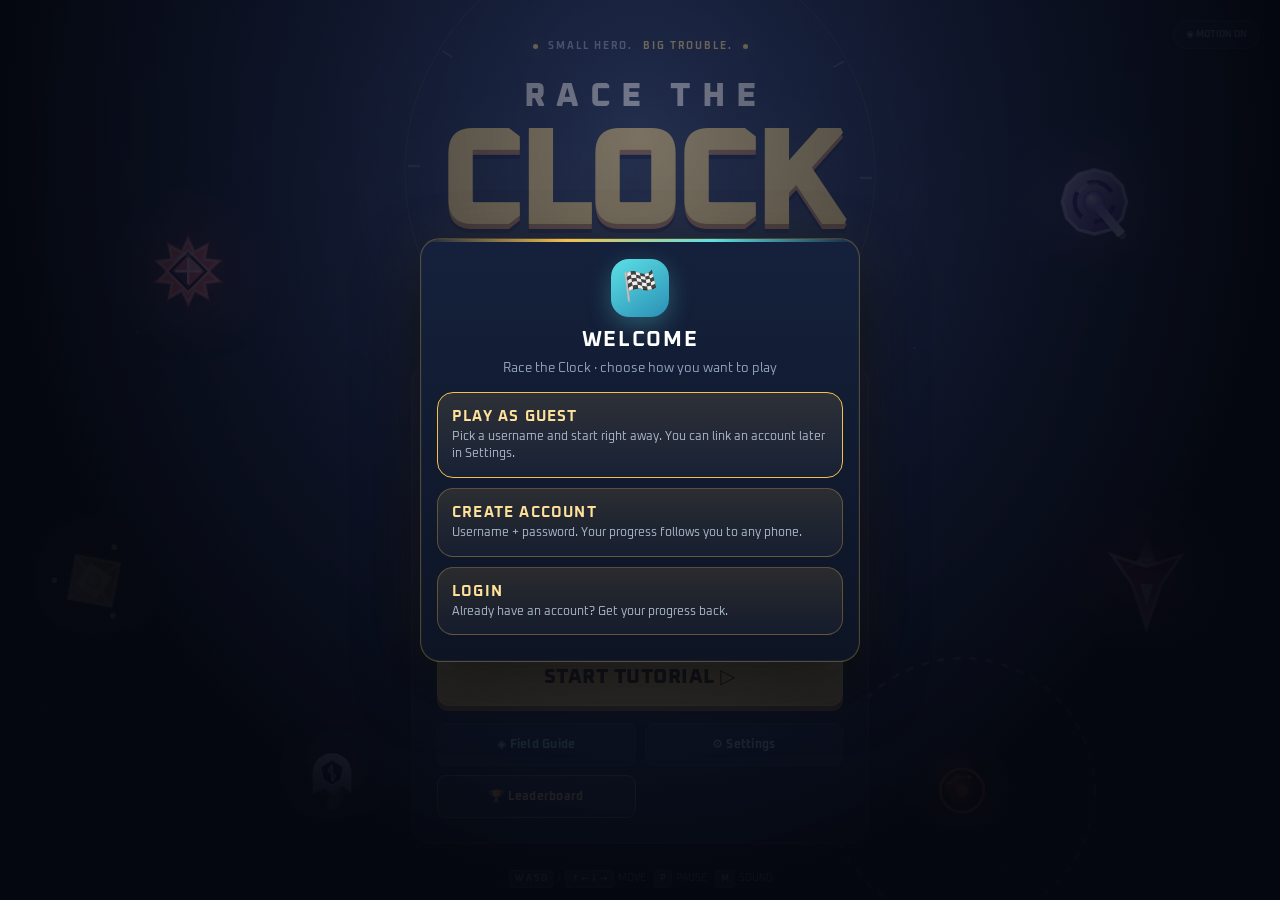
==== commit 7e37dfb1: "Add files via upload" ====
--- a/index.html
+++ b/index.html
@@ -1,4821 +1,4916 @@
-<!DOCTYPE html>
-<html lang="en" dir="ltr">
-<head>
-<meta charset="utf-8">
-<meta name="viewport" content="width=device-width, initial-scale=1, viewport-fit=cover, user-scalable=no">
-<meta name="robots" content="noindex">
-<link rel="manifest" href="manifest.webmanifest">
-<meta name="theme-color" content="#0b0c1a">
-<meta name="mobile-web-app-capable" content="yes">
-<meta name="apple-mobile-web-app-capable" content="yes">
-<meta name="apple-mobile-web-app-title" content="Race the Clock">
-<meta name="apple-mobile-web-app-status-bar-style" content="black-translucent">
-<link rel="icon" type="image/png" href="icon-192.png">
-<link rel="apple-touch-icon" href="apple-touch-icon.png">
-<title>Race the Clock — Seven Bosses</title>
-<link rel="stylesheet" href="https://fonts.googleapis.com/css2?family=Oxanium:wght@500;700;800&display=swap">
-<style>
-:root{
-  --ink:#0b0c1a; --sand:#f2c14e; --cy:#5ce1e6; --bone:#ece7da; --coral:#ff5a5f;
-  box-sizing:border-box;
-  padding-top:env(safe-area-inset-top,0px);
-  padding-bottom:env(safe-area-inset-bottom,0px);
-}
-html{scroll-padding-top:env(safe-area-inset-top,0px);height:100%}
-html,body{margin:0;background:var(--ink);color:var(--bone);overflow:hidden;
-  font-family:'Oxanium',system-ui,sans-serif;-webkit-user-select:none;user-select:none;
-  -webkit-tap-highlight-color:transparent;touch-action:none}
-body{height:100%;background:var(--ink)}
-canvas#c{position:fixed;inset:0;width:100%;height:100%;display:block;touch-action:none}
-#safe{position:fixed;top:0;left:0;visibility:hidden;padding-top:env(safe-area-inset-top,0px);width:0;box-sizing:border-box}
-#tools{position:fixed;left:calc(12px + env(safe-area-inset-left,0px));top:calc(10px + env(safe-area-inset-top,0px));
-  display:none;gap:8px;z-index:3}
-body[data-mode="play"] #tools,body[data-mode="clear"] #tools,body[data-mode="dead"] #tools,body[data-mode="pause"] #tools{display:flex}
-.tool{background:rgba(236,231,218,.08);color:var(--bone);border:1px solid rgba(236,231,218,.22);
-  border-radius:999px;padding:6px 14px;font:700 14px 'Oxanium',sans-serif;cursor:pointer}
-#pauseBtn{display:none}
-body[data-mode="play"] #pauseBtn,body[data-mode="clear"] #pauseBtn{display:block}
-.ov{position:fixed;inset:0;display:none;flex-direction:column;align-items:center;justify-content:center;
-  text-align:center;padding:22px;background:radial-gradient(circle at 50% 40%,rgba(11,12,26,.55),rgba(11,12,26,.93));
-  backdrop-filter:blur(3px);gap:12px;overflow:auto;z-index:2}
-body[data-mode="menu"] #menu,body[data-mode="over"] #over,body[data-mode="pause"] #pausev,body[data-mode="guide"] #guide,body[data-mode="stage"] #stagePick{display:flex}
-.ov h2{font:800 clamp(40px,10vw,64px)/1.05 'Oxanium',sans-serif;margin:0;color:var(--coral);letter-spacing:.02em;
-  text-shadow:0 0 28px rgba(255,90,95,.55)}
-#pausev h2{color:var(--sand);text-shadow:0 0 28px rgba(242,193,78,.55)}
-#menu{justify-content:flex-start;padding-top:max(26px,env(safe-area-inset-top,0px));padding-bottom:30px;gap:10px}
-.logo{display:flex;flex-direction:column;align-items:center;gap:4px;margin-top:8px}
-.logo svg{width:88px;height:88px;filter:drop-shadow(0 0 18px rgba(242,193,78,.55))}
-.logo .hand{transform-origin:32px 32px;animation:spin 6s linear infinite}
-@keyframes spin{to{transform:rotate(360deg)}}
-.logo h1{font:800 clamp(40px,11vw,76px)/1 'Oxanium',sans-serif;margin:0;letter-spacing:.01em;
-  background:linear-gradient(180deg,#fff4c9 0%,#f2c14e 55%,#e0902a 100%);-webkit-background-clip:text;background-clip:text;color:transparent;
-  filter:drop-shadow(0 0 22px rgba(242,193,78,.45))}
-.tag{max-width:30ch;font-size:16.5px;line-height:1.6;opacity:.92;margin:0}
-.stats{display:flex;gap:10px}
-.stat{background:rgba(236,231,218,.07);border:1px solid rgba(236,231,218,.16);border-radius:12px;padding:6px 18px;font-size:13px;opacity:.95}
-.stat b{display:block;font:800 24px/1.15 'Oxanium',sans-serif;color:var(--sand)}
-.btns{display:flex;flex-direction:column;gap:10px;width:min(100%,310px);margin:6px 0}
-.btn{font:800 21px 'Oxanium',sans-serif;letter-spacing:.02em;background:linear-gradient(180deg,#ffd36b,#f2a93e);color:#1a1405;border:0;
-  padding:13px 26px;cursor:pointer;box-shadow:0 0 26px rgba(242,193,78,.35);
-  clip-path:polygon(14px 0,100% 0,100% calc(100% - 14px),calc(100% - 14px) 100%,0 100%,0 14px)}
-.btn.alt{background:rgba(236,231,218,.1);color:var(--bone);box-shadow:none;font-size:17px;padding:11px 22px;
-  clip-path:polygon(12px 0,100% 0,100% calc(100% - 12px),calc(100% - 12px) 100%,0 100%,0 12px)}
-.btn.guide{background:rgba(92,225,230,.14);color:var(--cy)}
-.btn:active{transform:scale(.97)}
-.btn:focus-visible,.tool:focus-visible,.gTile:focus-visible,.tab:focus-visible{outline:3px solid var(--cy);outline-offset:3px}
-.ctrl{font-size:13px;opacity:.72;max-width:44ch;line-height:1.65}
-.note{font-size:12px;opacity:.55;max-width:36ch}
-.big{font:800 clamp(56px,16vw,96px)/1 'Oxanium',sans-serif;color:var(--bone);text-shadow:0 0 30px rgba(236,231,218,.3)}
-.small{opacity:.8;font-size:15px}
-#guide{justify-content:flex-start;padding:max(14px,env(safe-area-inset-top,0px)) 14px 20px;gap:10px}
-.gHead{display:flex;align-items:center;gap:12px;width:min(100%,640px)}
-.gHead h2{font-size:clamp(28px,7vw,40px);color:var(--cy);text-shadow:0 0 22px rgba(92,225,230,.5);margin:0}
-.tabs{display:flex;gap:8px;width:min(100%,640px)}
-.tab{flex:1;background:rgba(236,231,218,.07);color:var(--bone);border:1px solid rgba(236,231,218,.18);border-radius:10px;
-  padding:9px 6px;font:700 15px 'Oxanium',sans-serif;cursor:pointer}
-.tab.on{background:rgba(92,225,230,.18);border-color:var(--cy);color:var(--cy)}
-.gGrid{display:grid;grid-template-columns:repeat(3,1fr);gap:9px;width:min(100%,640px)}
-.gTile{background:rgba(236,231,218,.05);border:1px solid rgba(236,231,218,.14);border-radius:14px;padding:6px 4px 8px;
-  display:flex;flex-direction:column;align-items:center;gap:2px;color:var(--bone);cursor:pointer;font:700 14px 'Oxanium',sans-serif}
-.gTile canvas{width:100%;max-width:112px;aspect-ratio:1;display:block}
-.gTile span{font-weight:500;font-size:12px;opacity:.65}
-.gTile:active{transform:scale(.97);background:rgba(92,225,230,.12)}
-@media (max-width:380px){.gGrid{grid-template-columns:repeat(2,1fr)}}
-#gDetail{display:none;flex-direction:column;align-items:center;gap:10px;width:min(100%,520px)}
-#gDetail canvas{width:min(250px,68vw);aspect-ratio:1;display:block;background:radial-gradient(circle,rgba(236,231,218,.07),rgba(236,231,218,0) 70%);border-radius:50%}
-#gDetail h3{font:800 clamp(28px,8vw,40px)/1.1 'Oxanium',sans-serif;margin:0;color:var(--sand)}
-.chips{display:flex;flex-wrap:wrap;justify-content:center;gap:7px}
-.chip{background:rgba(236,231,218,.08);border:1px solid rgba(236,231,218,.18);border-radius:999px;padding:4px 12px;font-size:13px}
-.pips{display:inline-flex;gap:3px;vertical-align:middle;margin-left:4px}
-.pips i{width:8px;height:12px;background:rgba(236,231,218,.2);border-radius:2px;display:inline-block}
-.pips i.on{background:var(--coral);box-shadow:0 0 8px rgba(255,90,95,.7)}
-.box{background:rgba(236,231,218,.05);border:1px solid rgba(236,231,218,.13);border-radius:14px;padding:11px 14px;text-align:left;width:100%;box-sizing:border-box;font-size:15px;line-height:1.55}
-.box b{display:block;font-size:12.5px;letter-spacing:.04em;color:var(--cy);margin-bottom:3px}
-.box.tip b{color:var(--sand)}
-.nav{display:flex;gap:8px;width:100%}
-#gTry{width:100%;box-sizing:border-box}
-.nav .tool{flex:1;border-radius:12px;padding:10px}
-#stagePick{gap:12px}
-#stagePick .gh{font-size:clamp(30px,8vw,46px);color:var(--cy);text-shadow:0 0 22px rgba(92,225,230,.5)}
-.stepper{display:flex;align-items:center;gap:10px}
-.stepper .tool{width:52px;height:52px;border-radius:14px;font-size:26px;padding:0}
-#stInput{width:132px;height:64px;text-align:center;font:800 34px 'Oxanium',sans-serif;color:var(--bone);
-  background:rgba(236,231,218,.08);border:2px solid var(--cy);border-radius:14px;outline:none;
-  -webkit-user-select:text;user-select:text;touch-action:manipulation;-moz-appearance:textfield;appearance:textfield}
-#stInput::-webkit-outer-spin-button,#stInput::-webkit-inner-spin-button{-webkit-appearance:none;margin:0}
-#stInput:focus{box-shadow:0 0 0 3px rgba(92,225,230,.35)}
-.stInfo{max-width:36ch;min-height:3.2em;font-size:15.5px;line-height:1.6;opacity:.95}
-.chipRow{display:flex;flex-wrap:wrap;justify-content:center;gap:7px;max-width:420px}
-.chipBtn{background:rgba(236,231,218,.07);color:var(--bone);border:1px solid rgba(236,231,218,.2);border-radius:999px;
-  padding:6px 12px;font:700 13px 'Oxanium',sans-serif;cursor:pointer}
-.chipBtn:active{background:rgba(92,225,230,.18)}
-.chipBtn:focus-visible{outline:3px solid var(--cy);outline-offset:2px}
-.vidWrap{position:relative;display:none}
-#gDetail #gVid{width:min(340px,92vw);aspect-ratio:4/3;border-radius:14px;background:#0b0d1f;border:1px solid rgba(236,231,218,.2);cursor:pointer;display:block}
-.vidTag{position:absolute;left:10px;top:9px;font:800 11px 'Oxanium',sans-serif;color:#ff5a5f;letter-spacing:.08em;display:flex;align-items:center;gap:5px}
-.vidTag::before{content:'';width:8px;height:8px;border-radius:50%;background:#ff5a5f;animation:blinkRec 1.2s steps(2) infinite}
-@keyframes blinkRec{50%{opacity:.25}}
-.vidHint{position:absolute;right:10px;top:9px;font:500 11px 'Oxanium',sans-serif;opacity:.55}
-.cap{min-height:1.5em;font:700 16px/1.4 'Oxanium',sans-serif;color:var(--sand);text-align:center;display:none;max-width:36ch}
-:root{--ink:#0c101d;--sand:#ffd76b;--cy:#78e4e5;--bone:#f5f0dc;--coral:#ff657b}
-.ov{box-sizing:border-box}
-.tool{background:#151e30e6;border-color:#7687a64d;border-radius:9px;font-size:12px;padding:8px 12px}
-.btn,.modeCard{transition:transform .18s,background .18s,box-shadow .18s}
-.btn:hover,.modeCard:hover{transform:translateY(-2px)}
-#over .btns,#pausev .btns{display:flex;flex-direction:column;max-width:350px}
-#bestLine{color:#ffda83}
-#menu{align-items:center;justify-content:flex-start;padding:29px 22px 24px;gap:0;isolation:isolate;background:radial-gradient(ellipse at 50% 13%,#22303c 0%,#101627 45%,#090d18 90%);overflow-y:auto;backdrop-filter:none}
-#menu:after{content:'';position:fixed;inset:0;pointer-events:none;background:radial-gradient(ellipse at center,transparent 42%,#03060d80);z-index:0}
-.livingArena{position:fixed;inset:0;width:100%;height:100%;pointer-events:none;z-index:0}
-#menu>*:not(canvas){position:relative;z-index:1;flex-shrink:0}
-.arcadeBrand{display:flex;align-items:center;gap:10px;font:700 10px Oxanium,system-ui;letter-spacing:.2em;color:#96aaa9;margin-bottom:21px}
-.arcadeBrand i{width:5px;height:5px;background:#ffd76b;border-radius:50%;box-shadow:0 0 13px #ffd76b88}
-.arcadeBrand span{color:#ffd76b}
-.logo{align-items:center;gap:0;position:relative;margin:0 0 17px;width:min(100%,560px)}
-.logo svg{display:none}
-.logo:before{content:'RACE THE';font:800 clamp(23px,5vw,33px)/1 Oxanium,system-ui;color:#f5f0dc;letter-spacing:.32em;padding-left:.32em;margin-bottom:3px}
-.logo h1{font:800 clamp(80px,20vw,126px)/.98 Oxanium,system-ui;margin:0;letter-spacing:-.065em;color:#ffd76b;background:none;filter:none;text-shadow:0 5px 0 #ac7439,0 9px 0 #131825,0 0 65px #ffd66c17}
-.logo h1 span:first-child{display:none}
-.logo h1 span:last-child{display:block}
-.logo:after{content:'';width:54px;height:3px;background:#ffd76b;margin-top:20px;border-radius:3px}
-.tag{font:700 12px/1.5 Oxanium,system-ui;color:#dce4d5;letter-spacing:.09em;margin:0 0 25px;max-width:500px}
-.tag span{display:block;font:500 12px/1.6 Oxanium,system-ui;color:#8594a9;letter-spacing:0;margin-top:5px}
-.arcadePanel{width:min(100%,440px);padding:22px;box-sizing:border-box;background:linear-gradient(150deg,#1c2538f5,#131b2cf5);border:1px solid #45506866;border-radius:21px;box-shadow:0 24px 80px #0005,inset 0 1px #ffffff0d;position:relative;text-align:center;backdrop-filter:blur(16px)}
-.arcadePanel:before,.arcadePanel:after{content:'';position:absolute;width:5px;height:5px;border-radius:50%;background:#505a6c;box-shadow:inset 0 1px #8e98a3;top:11px}
-.arcadePanel:before{left:11px}
-.arcadePanel:after{right:11px}
-.panelLabel{display:flex;justify-content:center;gap:12px;align-items:center;font:700 9px Oxanium,system-ui;color:#8491a6;letter-spacing:.2em;margin-bottom:15px}
-.panelLabel:before,.panelLabel:after{content:'';height:1px;width:36px;background:#52607855}
-.modeSelect{display:flex;gap:8px;width:100%;padding:5px;box-sizing:border-box;border:1px solid #303b51;background:#0c1321;border-radius:12px}
-.modeCard{display:flex;flex:1;align-items:center;justify-content:center;gap:9px;min-width:0;min-height:63px;cursor:pointer;text-align:left;background:transparent;border:1px solid transparent;border-radius:8px;color:#8190a7;padding:9px 10px;position:relative}
-.modeCard b{display:block;font:800 14px Oxanium,system-ui;letter-spacing:.02em}
-.modeCard small{display:block;font:500 8px/1.5 Oxanium,system-ui;margin-top:4px;color:inherit;white-space:nowrap}
-.modeIcon{font:700 27px/1 system-ui}
-.modeCard i{display:none}
-.modeCard.selected{color:#ffdf89;background:linear-gradient(140deg,#544331,#352c2a);border-color:#e6ba5a88;box-shadow:0 2px 9px #0004,inset 0 1px #ffeab61a}
-.modeCard.selected .modeIcon{color:#ffda79}
-.modeDesc{font:500 11px/1.7 Oxanium,system-ui;color:#9ba7b9;min-height:38px;margin:13px 4px 18px}
-.stats{display:flex;gap:0;width:100%;background:#0e1624aa;border:1px solid #2c364a;border-radius:11px;margin:0 0 18px;padding:13px 0}
-.stat{display:flex;flex-direction:column-reverse;align-items:center;justify-content:center;gap:5px;flex:1;min-width:0;background:none;border:0;border-radius:0;padding:0;font:700 9px Oxanium,system-ui;text-transform:uppercase;letter-spacing:.12em;color:#8190a7;opacity:1}
-.stat+ .stat{border-left:1px solid #364155}
-.stat b{font:800 27px/1 Oxanium,system-ui;color:#f5edcf}
-#menu .btns{display:grid;grid-template-columns:1fr 1fr;gap:9px;width:100%;margin:0}
-#go,#cont{grid-column:1/-1}
-#menu #go{border-radius:11px;clip-path:none;background:linear-gradient(180deg,#ffe59b,#ffd36a);border:1px solid #fff0bd;box-shadow:0 5px 0 #a87835,0 9px 22px #ffd06214;color:#322619;min-height:58px;padding:14px;font:800 20px Oxanium,system-ui;letter-spacing:.025em;margin-bottom:8px;position:relative}
-#menu #go:hover{background:linear-gradient(180deg,#fff1ba,#ffdb7b);box-shadow:0 7px 0 #a87835,0 10px 28px #ffd06226}
-#menu #go:active{transform:translateY(4px);box-shadow:0 1px 0 #a87835}
-#menu .btn.alt{clip-path:none;border-radius:9px;background:#202b40;border:1px solid #46536b66;color:#bbc8d7;box-shadow:inset 0 1px #ffffff08;padding:12px 8px;font:700 12px Oxanium,system-ui;min-height:43px}
-#menu #guideBtn{color:#8bdbdc}
-#menu #cont{font-size:12px;min-height:39px;color:#ffe29a}
-.ctrl{font:500 10px/1.8 Oxanium,system-ui;color:#67778e;max-width:460px;margin-top:20px;opacity:1}
-.ctrl kbd{font:700 9px Oxanium,system-ui;background:#1a2436;border:1px solid #354157;border-bottom-width:2px;border-radius:4px;padding:3px 5px;color:#a5b4c5;margin:0 2px}
-.ctrl .touchHint{display:none}
-.footerLives{font-size:13px;letter-spacing:5px;color:#ff7285;margin:12px 0 5px}
-.footerLives span{font:600 9px Oxanium,system-ui;letter-spacing:.11em;color:#6c7d93;margin-left:6px}
-#menu #menuMotion{position:fixed;top:20px;right:20px;z-index:4;border:1px solid #46516b77;border-radius:100px;background:#151e2ee6;color:#93a8bc;padding:8px 12px;font:700 9px Oxanium,system-ui;cursor:pointer}
-.btn:focus-visible,.modeCard:focus-visible,#menuMotion:focus-visible{outline:3px solid #7edee1;outline-offset:4px}
-#editionBadge{display:none}
-@media(min-width:1100px) and (min-height:850px){#menu{padding-top:40px}
-.arcadeBrand{margin-bottom:27px}
-.logo h1{font-size:139px}
-.tag{margin-bottom:29px}
-.arcadePanel{padding:25px;width:458px}
-.ctrl{margin-top:25px}}
-@media(max-width:600px){#menu{padding:48px 18px 23px}
-.arcadeBrand{font-size:8px;margin-bottom:20px;letter-spacing:.12em}
-.logo h1{font-size:clamp(79px,23vw,108px)}
-.logo:before{font-size:25px}
-.logo{margin-bottom:14px}
-.logo:after{margin-top:16px}
-.tag{font-size:10px;letter-spacing:.03em;margin-bottom:22px}
-.tag span{font-size:10px}
-.arcadePanel{padding:19px 15px;border-radius:18px}
-.modeCard{gap:7px;padding:9px 6px}
-.modeCard b{font-size:12px}
-.modeCard small{font-size:7px}
-.modeIcon{font-size:24px}
-.modeDesc{font-size:10px;min-height:34px}
-.ctrl{font-size:9px}
-.ctrl .keyboardHint{display:none}
-.ctrl .touchHint{display:inline}
-#menu #menuMotion{top:11px;right:12px;padding:6px 9px;font-size:8px}
-.footerLives{margin-top:10px}}
-@media(min-width:601px) and (max-height:780px){#menu{padding-top:19px;padding-bottom:18px}
-.arcadeBrand{margin-bottom:15px;font-size:9px}
-.logo:before{font-size:25px}
-.logo h1{font-size:90px}
-.logo:after{margin-top:13px}
-.logo{margin-bottom:12px}
-.tag{font-size:10px;margin-bottom:17px}
-.tag span{font-size:10px}
-.arcadePanel{padding:18px 22px}
-.panelLabel{margin-bottom:12px}
-.modeCard{min-height:55px}
-.modeDesc{margin:10px 2px 13px;min-height:34px;font-size:10px}
-.stats{padding:10px 0;margin-bottom:15px}
-.stat b{font-size:24px}
-#menu #go{min-height:53px;font-size:18px}
-.ctrl{margin-top:16px;font-size:9px}
-.footerLives{margin-top:7px}}
-@media(prefers-reduced-motion:reduce){.btn,.modeCard{transition:none}}
-.ov:not(#menu){background:radial-gradient(ellipse at 50% 30%,#24354bc9,#080d19f5 75%);backdrop-filter:blur(14px)}
-.ov:not(#menu) h2{color:#ffe19a;text-shadow:0 3px #7d5b32,0 0 45px #e9ba6533;letter-spacing:-.025em}
-.ov:not(#menu) .btn{border-radius:10px;clip-path:none;background:linear-gradient(180deg,#ffe6a1,#f4c65b);box-shadow:0 4px #946b31;border:1px solid #ffeabb;color:#30231b;font-size:17px}
-.ov:not(#menu) .btn.alt{box-shadow:none;background:linear-gradient(140deg,#25384b,#172639);border:1px solid #7395b040;color:#cfdfec;font-size:14px}
-.ov .big{color:#f7ebc9;text-shadow:0 4px #715937,0 0 40px #ffd87920}
-.small{color:#a7b8c9}
-.tool{background:linear-gradient(145deg,#243449ed,#111c2eed);box-shadow:inset 0 1px #ffffff0d;border-color:#7da0bc44}
-.tool:hover{border-color:#bfe0e0;color:#fff4c8}
-.gTile{background:radial-gradient(circle at 50% 35%,#304359,#172337 78%);border:1px solid #738fac40;box-shadow:inset 0 1px #ffffff0c,0 8px 18px #0002;border-radius:15px;padding:9px 6px 12px;transition:transform .18s,border-color .18s}
-.gTile:hover{transform:translateY(-3px);border-color:#e6cc85aa}
-.gTile span{color:#9bafc4;opacity:1}
-.tab{background:#162338;border-color:#7892ae40;border-radius:10px}
-.tab.on{background:linear-gradient(130deg,#294b50,#172d3e);border-color:#71d6d899;color:#a1eff0}
-.box{background:linear-gradient(145deg,#213247d9,#142336e6);border-color:#7d9cb533;border-radius:13px}
-.chip,.chipBtn{background:#1d3044;border-color:#718eaa44}
-.chipBtn:hover{background:#304751;color:#ffe5a1}
-#gDetail canvas{background:radial-gradient(circle,#35516c55,transparent 70%)}
-#stagePick .stepper{padding:13px;background:#111b2be6;border:1px solid #50657e55;border-radius:20px}
-#stInput{background:#0c1524;border-color:#e2c27b;color:#ffdfa0;box-shadow:inset 0 3px 14px #0004}
-#stagePick .gh,#guide .gHead h2{color:#b5ebed;text-shadow:0 0 35px #6fe5ee22}
-#tools{gap:6px}
-.ov:not(#menu) .btns{width:min(100%,350px)}
-@media(prefers-reduced-motion:reduce){.gTile{transition:none}}
-#bossGuide{width:100%;text-align:left}
-.bossTimeline{display:grid;grid-template-columns:repeat(3,1fr);gap:7px;margin:4px 0 9px}
-.bossTimeline button{cursor:pointer;border:1px solid #55758b;background:#17283b;color:#bdcedb;border-radius:8px;padding:10px 4px;font:700 12px Oxanium,system-ui}
-.bossTimeline button.on{border-color:#ffdb87;color:#ffe8b3;background:#443b2c}
-.bossTimeline small{display:block;margin-top:5px;font-size:9px;color:#9fadb9}
-.phaseInfo{padding:12px 14px;margin-bottom:8px;background:#15273b;border:1px solid #365267;border-radius:10px;font-size:13px;line-height:1.65}
-.phaseInfo b{display:block;color:#ffdf98;font-size:11px;margin-bottom:4px}
-.phaseInfo em{font-style:normal;display:block;color:#95dfcd;margin-top:5px}
-.bossGuideNote{font-size:11px;color:#9db0c5;text-align:center;margin:8px 0}
-.bossTimeline button:focus-visible{outline:3px solid #9ae8eb;outline-offset:2px}
-
-
-
-
-
-
-
-
-
-
-
-
-
-.tool:focus-visible{outline:3px solid #a1efdd;outline-offset:3px}
-#rtcSettings{display:none;position:fixed;inset:0;z-index:100;align-items:center;justify-content:center;background:rgba(5,8,16,.88);overflow-y:auto;padding:16px;box-sizing:border-box;color:#ece7da;font-family:Oxanium,system-ui}
-#rtcSettings .stBox{width:min(520px,100%);margin:auto;padding:20px;border:1px solid #7687a64d;border-radius:14px;background:#10192b;box-sizing:border-box}
-#rtcSettings h2{margin:0 0 6px;color:#ffe19a;font-size:24px}
-#rtcSettings .stSec{margin:16px 0 6px;font:800 11px Oxanium,system-ui;letter-spacing:.16em;color:#5ce1e6}
-#rtcSettings label,#rtcSettings .stRow{display:block;margin:10px 0;font-size:13px}
-#rtcSettings label b{float:right;color:#f2c14e}
-#rtcSettings input[type=range]{width:100%;margin-top:6px;height:32px}
-#rtcSettings .sg{display:flex;gap:6px;flex-wrap:wrap;margin-top:6px}
-#rtcSettings .sg button{flex:1 1 70px;min-height:40px;border:1px solid #7687a66a;background:#151e30;color:#ece7da;border-radius:8px;font:700 12px Oxanium,system-ui;cursor:pointer}
-#rtcSettings .sg button.on{background:#f2c14e;color:#1a1305;border-color:#f2c14e}
-#rtcSettings .stNote{font-size:11px;color:#93a8bc;line-height:1.6;margin:14px 0}
-#rtcSettings .btn{width:100%}
-#rtcTut{display:none;position:fixed;left:50%;transform:translateX(-50%);bottom:calc(14px + env(safe-area-inset-bottom,0px));width:min(460px,92vw);z-index:15;pointer-events:none;box-sizing:border-box;padding:10px 14px;border:1px solid #f2c14e88;border-radius:12px;background:rgba(10,18,32,.9);color:#ece7da;font-family:Oxanium,system-ui;text-align:center}
-#rtcTut b{display:block;color:#f2c14e;font-size:11px;letter-spacing:.16em;margin-bottom:4px}
-#rtcTut span{font-size:13px;line-height:1.5}
-.modeCard.locked{opacity:.5;filter:grayscale(.7);cursor:not-allowed}
-#tools .tool:not(#pauseBtn){display:none!important}
-
-</style>
-<script src="lb-config.js"></script>
-<script id="pwaInstall">
-(function(){
-var dp=null,ready=false,shown=false,tab='pc',KA='rtc_install_asked',KL='rtc_install_lang';
-function st(k,v){try{if(v===undefined)return localStorage.getItem(k);localStorage.setItem(k,v);}catch(e){}return null;}
-var ua=navigator.userAgent||'';
-var isIOS=/iphone|ipad|ipod/i.test(ua)||(navigator.platform==='MacIntel'&&navigator.maxTouchPoints>1);
-var isAnd=/android/i.test(ua);
-function installed(){return !!((window.matchMedia&&(matchMedia('(display-mode: standalone)').matches||matchMedia('(display-mode: fullscreen)').matches))||navigator.standalone===true);}
-var T={en:{q:'Install Race the Clock as an app?',sub:'Plays fullscreen, opens faster, and works offline.',yes:'Install',how:'Show me how',no:'Not now',title:'Install the app',now:'Install now',close:'Close',row:'📲 Install app',
- tabs:['Android','iPhone / iPad','Computer'],
- s:[['Tap the ⋮ menu (top right) in Chrome.','Tap “Install app” (or “Add to Home screen”).','Tap “Install” to confirm. The game appears on your home screen.'],
-    ['Open this page in Safari and tap the Share button.','Scroll down and tap “Add to Home Screen”.','Tap “Add” (top right). The game appears on your home screen.'],
-    ['In Chrome or Edge, click the install icon at the right of the address bar (or menu ⋮ → “Cast, save and share” → “Install page as app”).','Click “Install” in the popup.','The game opens in its own window and appears in your apps.']]}};
-var lang='en';
-function t(){return T.en;}
-var bar,mo,setBtn;
-function ring(x,y,r){return '<circle class="pr" cx="'+x+'" cy="'+y+'" r="'+r+'" fill="none" stroke="#5ce1e6" stroke-width="2"/>';}
-function mock(k){
- var S='stroke="#3a4a66" stroke-width="1.5"';
- var title='<text x="120" y="104" text-anchor="middle" font-size="9" font-weight="800" fill="#f2c14e" font-family="sans-serif">RACE THE CLOCK</text>';
- if(k==='android'){
-  return '<svg viewBox="0 0 240 200" xmlns="http://www.w3.org/2000/svg" aria-hidden="true"><rect x="60" y="6" width="120" height="188" rx="16" fill="#0f1626" '+S+'/><rect x="66" y="12" width="108" height="176" rx="11" fill="#0b0c1a"/><rect x="66" y="12" width="108" height="22" fill="#16233a"/><rect x="74" y="17" width="70" height="12" rx="6" fill="#223454"/><g fill="#ece7da"><circle cx="160" cy="18" r="1.8"/><circle cx="160" cy="23" r="1.8"/><circle cx="160" cy="28" r="1.8"/></g>'+title
-  +'<g class="ig ig1">'+ring(160,23,10)+'</g>'
-  +'<g class="ig ig2"><rect x="100" y="36" width="72" height="72" rx="6" fill="#1b2a44" '+S+'/><rect x="108" y="46" width="40" height="5" rx="2" fill="#2f4366"/><rect x="108" y="60" width="52" height="5" rx="2" fill="#2f4366"/><rect x="106" y="74" width="60" height="16" rx="4" fill="#f2c14e33" stroke="#f2c14e"/><text x="136" y="85" text-anchor="middle" font-size="8" fill="#ffe19a" font-family="sans-serif">Install app</text><rect x="108" y="96" width="44" height="5" rx="2" fill="#2f4366"/>'+ring(136,82,16)+'</g>'
-  +'<g class="ig ig3"><rect x="76" y="66" width="88" height="62" rx="8" fill="#1b2a44" '+S+'/><text x="120" y="86" text-anchor="middle" font-size="8.5" fill="#ece7da" font-family="sans-serif">Install app?</text><rect x="84" y="100" width="34" height="16" rx="4" fill="none" stroke="#7687a6"/><text x="101" y="111" text-anchor="middle" font-size="7.5" fill="#a9b7c9" font-family="sans-serif">Cancel</text><rect x="124" y="100" width="34" height="16" rx="4" fill="#f2c14e"/><text x="141" y="111" text-anchor="middle" font-size="7.5" font-weight="700" fill="#241a08" font-family="sans-serif">Install</text>'+ring(141,108,14)+'</g></svg>';
- }
- if(k==='iphone'){
-  return '<svg viewBox="0 0 240 200" xmlns="http://www.w3.org/2000/svg" aria-hidden="true"><rect x="60" y="6" width="120" height="188" rx="16" fill="#0f1626" '+S+'/><rect x="66" y="12" width="108" height="176" rx="11" fill="#0b0c1a"/><rect x="66" y="164" width="108" height="24" fill="#16233a"/><path d="M120 179v-10M116.5 172.5l3.5-3.5 3.5 3.5M114 174v8h12v-8" fill="none" stroke="#ece7da" stroke-width="1.6" stroke-linecap="round" stroke-linejoin="round"/>'+title
-  +'<g class="ig ig1">'+ring(120,176,13)+'</g>'
-  +'<g class="ig ig2"><rect x="70" y="84" width="100" height="94" rx="10" fill="#1b2a44" '+S+'/><rect x="80" y="96" width="50" height="5" rx="2" fill="#2f4366"/><rect x="80" y="110" width="64" height="5" rx="2" fill="#2f4366"/><rect x="76" y="124" width="88" height="18" rx="4" fill="#f2c14e33" stroke="#f2c14e"/><text x="120" y="136" text-anchor="middle" font-size="7.5" fill="#ffe19a" font-family="sans-serif">Add to Home Screen  +</text><rect x="80" y="150" width="50" height="5" rx="2" fill="#2f4366"/>'+ring(120,133,18)+'</g>'
-  +'<g class="ig ig3"><rect x="70" y="36" width="100" height="104" rx="10" fill="#1b2a44" '+S+'/><text x="86" y="52" font-size="7.5" fill="#a9b7c9" font-family="sans-serif">Cancel</text><text x="156" y="52" text-anchor="end" font-size="8" font-weight="700" fill="#5ce1e6" font-family="sans-serif">Add</text><circle cx="120" cy="88" r="17" fill="#0b0c1a" stroke="#f2c14e" stroke-width="3"/><path d="M120 88l7-6" stroke="#5ce1e6" stroke-width="2.5" stroke-linecap="round"/><text x="120" y="122" text-anchor="middle" font-size="8" fill="#ece7da" font-family="sans-serif">Race the Clock</text>'+ring(147,50,12)+'</g></svg>';
- }
- return '<svg viewBox="0 0 240 200" xmlns="http://www.w3.org/2000/svg" aria-hidden="true"><rect x="10" y="20" width="220" height="160" rx="8" fill="#0f1626" '+S+'/><rect x="10" y="20" width="220" height="24" fill="#16233a"/><rect x="44" y="26" width="140" height="12" rx="6" fill="#223454"/><circle cx="202" cy="32" r="5" fill="none" stroke="#ece7da" stroke-width="1.5"/><path d="M202 29.5v5M199.5 32h5" stroke="#ece7da" stroke-width="1.5"/>'+title.replace('y="104"','y="116"')
-  +'<g class="ig ig1">'+ring(202,32,11)+'</g>'
-  +'<g class="ig ig2"><rect x="120" y="44" width="106" height="70" rx="8" fill="#1b2a44" '+S+'/><text x="173" y="62" text-anchor="middle" font-size="8.5" fill="#ece7da" font-family="sans-serif">Install app?</text><rect x="128" y="92" width="40" height="16" rx="4" fill="none" stroke="#7687a6"/><text x="148" y="103" text-anchor="middle" font-size="7.5" fill="#a9b7c9" font-family="sans-serif">Cancel</text><rect x="176" y="92" width="44" height="16" rx="4" fill="#f2c14e"/><text x="198" y="103" text-anchor="middle" font-size="7.5" font-weight="700" fill="#241a08" font-family="sans-serif">Install</text>'+ring(198,100,15)+'</g>'
-  +'<g class="ig ig3"><rect x="10" y="20" width="220" height="160" rx="8" fill="#0b0c1a" '+S+'/><rect x="10" y="20" width="220" height="18" fill="#16233a"/><circle cx="24" cy="29" r="5" fill="#0b0c1a" stroke="#f2c14e" stroke-width="1.5"/><text x="34" y="32" font-size="8" fill="#ece7da" font-family="sans-serif">Race the Clock</text><text x="120" y="112" text-anchor="middle" font-size="12" font-weight="800" fill="#f2c14e" font-family="sans-serif">RACE THE CLOCK</text></g></svg>';
-}
-function render(){
- var L=t(),keys=['android','iphone','pc'],idx=keys.indexOf(tab);
- mo.dir=lang==='ar'?'rtl':'ltr';
-mo.innerHTML='<div class="box"><div class="hd"><h2>'+L.title+'</h2></div>'
-  +'<div class="tabs">'+keys.map(function(k,i){return '<button type="button" data-tab="'+k+'"'+(k===tab?' class="a"':'')+'>'+L.tabs[i]+'</button>';}).join('')+'</div>'
-  +mock(tab)+'<ol>'+L.s[idx].map(function(x,i){return '<li class="s'+(i+1)+'">'+x+'</li>';}).join('')+'</ol>'
-  +'<div class="ft">'+(dp?'<button type="button" class="pwaYes" data-act="now">'+L.now+'</button>':'')+'<button type="button" class="pwaNo" data-act="close">'+L.close+'</button></div></div>';
-}
-function openModal(){tab=isIOS?'iphone':isAnd?'android':'pc';render();mo.classList.add('on');}
-function closeModal(){mo.classList.remove('on');}
-function hideBar(){bar.classList.remove('on');shown=false;}
-function nativeInstall(){if(!dp)return;var p=dp;p.prompt();try{p.userChoice.then(function(){dp=null;st(KA,'1');hideBar();closeModal();});}catch(e){}}
-function paintBar(){var L=t();bar.dir=lang==='ar'?'rtl':'ltr';bar.innerHTML='<div class="tx"><b>'+L.q+'</b><span>'+L.sub+'</span></div><div class="row"><button type="button" class="pwaNo" data-act="no">'+L.no+'</button><button type="button" class="pwaYes" data-act="yes">'+(dp?L.yes:L.how)+'</button></div>';}
-function refresh(){
- if(setBtn)setBtn.textContent=t().row;
- if(shown||!ready||st(KA)||installed())return;
- if(!(dp||isIOS))return;
- if(document.body.getAttribute('data-mode')!=='menu')return;
- paintBar();bar.classList.add('on');shown=true;
-}
-window.addEventListener('beforeinstallprompt',function(e){e.preventDefault();dp=e;if(shown)paintBar();refresh();});
-window.addEventListener('appinstalled',function(){dp=null;st(KA,'1');hideBar();closeModal();});
-document.addEventListener('DOMContentLoaded',function(){
- var s=document.createElement('style');s.textContent="#pwaBar{position:fixed;left:50%;transform:translateX(-50%);bottom:calc(14px + env(safe-area-inset-bottom,0px));width:min(520px,calc(100vw - 24px));z-index:90;box-sizing:border-box;display:none;flex-wrap:wrap;gap:10px;padding:12px 14px;border:1px solid #f2c14e88;border-radius:14px;background:rgba(10,18,32,.97);color:#ece7da;font:600 14px/1.45 Oxanium,system-ui,sans-serif;box-shadow:0 10px 40px #000a}\n#pwaBar.on{display:flex;animation:pwaUp .35s ease-out}\n@keyframes pwaUp{from{opacity:0;transform:translate(-50%,16px)}to{opacity:1;transform:translate(-50%,0)}}\n#pwaBar .tx{flex:1 1 100%}#pwaBar .tx b{display:block;color:#ffe19a;font-size:15px}#pwaBar .tx span{color:#a9b7c9;font-weight:500;font-size:13px}\n#pwaBar .row{flex:1 1 100%;display:flex;gap:8px;justify-content:flex-end}\n.pwaYes,.pwaNo{font:800 13px Oxanium,system-ui,sans-serif;border-radius:10px;padding:10px 16px;cursor:pointer}\n.pwaYes{background:linear-gradient(#ffe19a,#f2c14e);color:#241a08;border:0}\n.pwaNo{background:transparent;color:#a9b7c9;border:1px solid #7687a64d}\n#pwaMo{position:fixed;inset:0;z-index:120;display:none;align-items:center;justify-content:center;background:rgba(5,8,16,.9);overflow-y:auto;padding:14px;box-sizing:border-box;font-family:Oxanium,system-ui,sans-serif;color:#ece7da}\n#pwaMo.on{display:flex}\n#pwaMo .box{width:min(480px,100%);margin:auto;padding:16px;border:1px solid #7687a64d;border-radius:14px;background:#10192b;box-sizing:border-box}\n#pwaMo .hd{display:flex;align-items:center;justify-content:space-between;gap:8px}\n#pwaMo h2{margin:0;color:#ffe19a;font-size:21px}\n#pwaMo .lg button,#pwaMo .tabs button{font:700 12px Oxanium,system-ui,sans-serif;color:#a9b7c9;background:transparent;border:1px solid #7687a64d;border-radius:8px;padding:6px 9px;cursor:pointer}\n#pwaMo .lg button.a,#pwaMo .tabs button.a{color:#241a08;background:#f2c14e;border-color:#f2c14e}\n#pwaMo .tabs{display:flex;gap:6px;margin:12px 0 8px;flex-wrap:wrap}\n#pwaMo svg{display:block;width:100%;max-height:210px;background:#0b0c1a;border-radius:10px}\n#pwaMo ol{list-style:none;margin:10px 0 0;padding:0;counter-reset:s}\n#pwaMo li{counter-increment:s;display:flex;gap:10px;align-items:flex-start;padding:9px 10px;margin:5px 0;border:1px solid transparent;border-radius:10px;font-size:13.5px;line-height:1.5;color:#c9d4e3}\n#pwaMo li::before{content:counter(s);flex:none;width:22px;height:22px;border-radius:50%;background:#f2c14e;color:#241a08;font:800 12px/22px Oxanium,system-ui,sans-serif;text-align:center}\n#pwaMo li.s1{animation:pwaH1 9s infinite}#pwaMo li.s2{animation:pwaH2 9s infinite}#pwaMo li.s3{animation:pwaH3 9s infinite}\n@keyframes pwaH1{0%,30%{background:#f2c14e1f;border-color:#f2c14e88;color:#fff}34%,100%{background:transparent;border-color:transparent;color:#c9d4e3}}\n@keyframes pwaH2{0%,30%{background:transparent;border-color:transparent;color:#c9d4e3}34%,64%{background:#f2c14e1f;border-color:#f2c14e88;color:#fff}68%,100%{background:transparent;border-color:transparent;color:#c9d4e3}}\n@keyframes pwaH3{0%,64%{background:transparent;border-color:transparent;color:#c9d4e3}68%,96%{background:#f2c14e1f;border-color:#f2c14e88;color:#fff}100%{background:transparent;border-color:transparent;color:#c9d4e3}}\n#pwaMo .ig{opacity:0}\n#pwaMo .ig1{animation:pwaA 9s infinite}#pwaMo .ig2{animation:pwaB 9s infinite}#pwaMo .ig3{animation:pwaC 9s infinite}\n@keyframes pwaA{0%,30%{opacity:1}34%,100%{opacity:0}}\n@keyframes pwaB{0%,30%{opacity:0}34%,64%{opacity:1}68%,100%{opacity:0}}\n@keyframes pwaC{0%,64%{opacity:0}68%,96%{opacity:1}100%{opacity:0}}\n#pwaMo .pr{transform-box:fill-box;transform-origin:center;animation:pwaP 1.2s ease-out infinite}\n@keyframes pwaP{0%{transform:scale(.7);opacity:1}100%{transform:scale(1.6);opacity:0}}\n#pwaMo .ft{display:flex;gap:8px;margin-top:12px;justify-content:flex-end}\n@media(prefers-reduced-motion:reduce){#pwaMo .ig,#pwaMo li,#pwaMo .pr{animation:none}#pwaMo .ig2{opacity:1}}";document.head.appendChild(s);
- bar=document.createElement('div');bar.id='pwaBar';bar.setAttribute('role','dialog');document.body.appendChild(bar);
- mo=document.createElement('div');mo.id='pwaMo';mo.setAttribute('role','dialog');mo.setAttribute('aria-modal','true');document.body.appendChild(mo);
- ['keydown','keyup','keypress'].forEach(function(ev){[bar,mo].forEach(function(c){c.addEventListener(ev,function(e){if(ev==='keydown'&&e.key==='Escape'&&c===mo)closeModal();e.stopPropagation();});});});
- bar.addEventListener('click',function(e){var a=e.target.closest('[data-act]');if(!a)return;st(KA,'1');
-  if(a.dataset.act==='no'){hideBar();return;}
-  if(dp){hideBar();nativeInstall();}else{hideBar();openModal();}});
- mo.addEventListener('click',function(e){
-  if(e.target===mo){closeModal();return;}
-  var b=e.target.closest('button');if(!b)return;
-
-  if(b.dataset.tab){tab=b.dataset.tab;render();}
-  else if(b.dataset.act==='now'){nativeInstall();}
-  else if(b.dataset.act==='close'){closeModal();}});
- document.addEventListener('keydown',function(e){if(e.key==='Escape'&&mo.classList.contains('on'))closeModal();});
- var box=document.querySelector('#rtcSettings .stBox'),note=box&&box.querySelector('.stNote');
- if(box&&note&&!installed()){setBtn=document.createElement('button');setBtn.type='button';setBtn.className='btn alt';setBtn.style.margin='6px 0';setBtn.textContent=t().row;setBtn.addEventListener('click',function(){openModal();});box.insertBefore(setBtn,note);}
- new MutationObserver(refresh).observe(document.body,{attributes:true,attributeFilter:['data-mode']});
- setTimeout(function(){ready=true;refresh();},1400);
-});
-})();
-</script>
-<script id="pwaLB">
-(function(){
-'use strict';
-var C=window.RTC_LB||{},BASE=String(C.url||'').replace(/\/+$/,''),KEY=String(C.key||'');
-var ON=!!(BASE&&KEY);
-var K={P:'rc_player',W:'rc_welcome_done',ADM:'rc_admin',PEND:'rc_plays_pending',SEC:'rc_secs_pending',REV:'rc_cloud_rev',NEWS:'rc_news_seen',BK:'rc_local_backup_v1'};
-var PROG=['rc_max','rc_best','rc_survival_best','rc_survival_max','rc_cp','rc_tut_done'];
-function st(k,v){try{if(v===undefined)return localStorage.getItem(k);if(v===null)localStorage.removeItem(k);else localStorage.setItem(k,v);}catch(e){}return null;}
-function num(k){return parseInt(st(k)||'0',10)||0;}
-function jget(k){try{return JSON.parse(st(k)||'null');}catch(e){return null;}}
-function player(){var p=jget(K.P);return p&&p.name?p:null;}
-function savePlayer(p){st(K.P,JSON.stringify(p));}
-function admin(){return st(K.ADM)==='1';}
-/* ---------- soft lock: only admins see Choose Stage and the guide's "Try it" ---------- */
-if(ON){var de=document.documentElement;de.classList.add('rtc-lb-on');if(admin())de.classList.add('rtc-admin');
- var gs=document.createElement('style');gs.textContent='html.rtc-lb-on:not(.rtc-admin) #stageBtn,html.rtc-lb-on:not(.rtc-admin) #gTry{display:none!important}';(document.head||de).appendChild(gs);}
-function setAdmin(v){st(K.ADM,v?'1':null);document.documentElement.classList.toggle('rtc-admin',!!v);}
-/* ---------- API (Supabase REST, public key only) ---------- */
-function headers(){var h={'apikey':KEY,'Content-Type':'application/json','Accept':'application/json'};if(KEY.indexOf('eyJ')===0)h.Authorization='Bearer '+KEY;return h;}
-function req(path,opt){var ac=window.AbortController?new AbortController():null,tm=setTimeout(function(){if(ac)ac.abort();},12000);opt=opt||{};opt.headers=headers();if(ac)opt.signal=ac.signal;
- return fetch(BASE+path,opt).then(function(r){clearTimeout(tm);if(!r.ok){var e=new Error('http '+r.status);e.http=r.status;throw e;}return r.json();},function(e){clearTimeout(tm);e.net=true;throw e;});}
-function rpc(fn,body){return req('/rest/v1/rpc/'+fn,{method:'POST',body:JSON.stringify(body||{})});}
-function isNet(e){return !!(e&&(e.net||/Failed to fetch|NetworkError|aborted/i.test(String(e.message))));}
-function clean(s){return String(s||'').replace(/\s+/g,' ').replace(/^ | $/g,'');}
-var BAD=/[<>"'`\\\/{}\[\]|^~$%&*+=;:?!@#()]/;
-function nameErr(n){if(n.length<5||n.length>16)return'length';if(BAD.test(n)||!/[^0-9 _.\-]/.test(n))return'invalid';if(/(admin|moderator|staff)/i.test(n))return'reserved';return'';}
-function pwErr(p,n){if(p.length<8||p.length>64)return'pw_len';if(p.toLowerCase()===String(n||'').toLowerCase()||/^(.)\1+$/.test(p)||['password','12345678','123456789','1234567890','qwertyui','qwerty123','11111111','00000000','iloveyou','abcd1234','password1','password123','12341234','azertyui','motdepasse','racetheclock'].indexOf(p.toLowerCase())>=0)return'pw_weak';return'';}
-function fmtDur(s){s=Math.max(0,s|0);var d=Math.floor(s/86400),h=Math.floor(s%86400/3600),m=Math.floor(s%3600/60);if(d>0)return d+'d '+h+'h';if(h>0)return h+'h '+m+'m';if(m>0)return m+'m';return s+'s';}
-function fmt(s){s=s|0;var h=Math.floor(s/3600),m=Math.floor((s%3600)/60);if(h>0)return h+'h '+(m<10?'0':'')+m+'m';if(m>0)return m+'m';return s+'s';}
-function ago(t){if(!t)return'never';var s=Math.floor((Date.now()-new Date(t).getTime())/1000);if(s<60)return'just now';if(s<3600)return Math.floor(s/60)+' min ago';if(s<86400)return Math.floor(s/3600)+' h ago';return Math.floor(s/86400)+' d ago';}
-/* ---------- local game save <-> cloud save (real localStorage keys of the game) ---------- */
-function hasProgress(){var cp=jget('rc_cp');return num('rc_max')>1||num('rc_best')>0||num('rc_survival_best')>0||num('rc_survival_max')>1||!!(cp&&cp.stage>1);}
-function localSave(){var o={};['rc_max','rc_best','rc_survival_best','rc_survival_max'].forEach(function(k){var v=num(k);if(v>0)o[k]=v;});
- var cp=jget('rc_cp');if(cp&&cp.stage>=1)o.rc_cp={stage:cp.stage|0,bonus:cp.bonus|0};if(st('rc_tut_done')==='1')o.rc_tut_done='1';
- var S=jget('rtc_settings_v1')||{},s={};['music','sfx','vib','shake'].forEach(function(k){if(typeof S[k]==='number')s[k]=S[k];});var mo=st('rtc_motion_v1');if(mo==='system'||mo==='reduce'||mo==='full')s.motion=mo;
- if(Object.keys(s).length)o.settings=s;return o;}
-/* replace=false: only move forward.  replace=true: exact copy of the cloud save. Returns true when anything changed. */
-function applySave(d,replace){var ch=false;d=d||{};
- ['rc_max','rc_best','rc_survival_best','rc_survival_max'].forEach(function(k){if(typeof d[k]==='number'&&(replace?d[k]!==num(k):d[k]>num(k))){st(k,String(d[k]));ch=true;}else if(replace&&d[k]===undefined&&st(k)!==null){st(k,null);ch=true;}});
- if(d.rc_cp&&d.rc_cp.stage){var cp=jget('rc_cp');if(replace||!cp||(cp.stage|0)<d.rc_cp.stage){st('rc_cp',JSON.stringify({stage:d.rc_cp.stage|0,bonus:d.rc_cp.bonus|0}));ch=true;}}else if(replace&&st('rc_cp')!==null){st('rc_cp',null);ch=true;}
- if(d.rc_tut_done==='1'&&st('rc_tut_done')!=='1'){st('rc_tut_done','1');ch=true;}
- if(d.settings){var S=jget('rtc_settings_v1')||{},c2=false;['music','sfx','vib','shake'].forEach(function(k){if(typeof d.settings[k]==='number'&&S[k]!==d.settings[k]){S[k]=d.settings[k];c2=true;}});if(c2){st('rtc_settings_v1',JSON.stringify(S));ch=true;}
-  if(d.settings.motion&&st('rtc_motion_v1')!==d.settings.motion){st('rtc_motion_v1',d.settings.motion);ch=true;}}
- if((hasProgress())&&st('rc_tut_done')!=='1'){st('rc_tut_done','1');}
- return ch;}
-function backupLocal(why){var b=jget(K.BK)||[];var snap={at:new Date().toISOString(),why:why,save:localSave()};b.unshift(snap);st(K.BK,JSON.stringify(b.slice(0,5)));}
-function clearProgress(){PROG.forEach(function(k){st(k,null);});st(K.PEND,null);st(K.SEC,null);st(K.REV,null);}
-/* ---------- sync engine: Saved / Syncing / Offline / Error ---------- */
-var state='off',lastOk=0,busy=false,timer=null,again=false,needReload=false,reloaded=false,onState=[],ren={s:0,t:0},who,nm,lb,dlg;
-function setState(s){state=s;if(s==='saved')lastOk=Date.now();onState.forEach(function(f){try{f();}catch(e){}});}
-function modeNow(){return document.body?document.body.getAttribute('data-mode'):'';}
-function maybeReload(){if(needReload&&!reloaded&&modeNow()==='menu'&&!(dlg&&dlg.classList.contains('on'))){reloaded=true;try{if(sessionStorage.getItem('rc_auto_reload')==='1'){needReload=false;return;}sessionStorage.setItem('rc_auto_reload','1');}catch(e){}location.reload();}}
-function applyProfile(pr){var p=player();if(!p||!pr)return;var ch=false;if(p.name!==pr.name){p.name=pr.name;ch=true;}if(!!p.guest!==!!pr.is_guest){p.guest=!!pr.is_guest;ch=true;}if(ch)savePlayer(p);setAdmin(!!pr.is_admin);ren={s:pr.rename_in_seconds|0,t:performance.now()};paintWho();}
-function renameLeft(){return Math.max(0,ren.s-Math.floor((performance.now()-ren.t)/1000));}
-function sessionLost(r){var p=player();if(r&&r.error==='banned'){showBanned();return true;}
- if(r&&r.error==='auth'&&p&&p.token){st(K.P,null);setAdmin(false);paintWho();setState('off');var reg=!p.guest;openAuthScreen(reg?'login':'guest',reg?'Your session expired. Please log in again.':'Your guest session was not found on the server. Choose a username to continue.');return true;}
- return false;}
-function claimPending(){var p=player();if(!p||!p.pending)return Promise.resolve();
- return rpc('register_guest',{p_name:p.name}).then(function(r){if(r&&r.ok){p.token=r.token;p.pending=false;p.guest=true;savePlayer(p);applyProfile(r.profile);}
-  else if(r&&(r.error==='taken'||r.error==='reserved'||r.error==='invalid'||r.error==='length')){st(K.P,null);openAuthScreen('guest','The name “'+p.name+'” is not available any more. Choose another username (your progress stays on this phone).');throw {handled:true};}});}
-function pushStats(){var p=player();if(!p||!p.token)return Promise.resolve();
- var pend=num(K.PEND),sentP=Math.min(pend,20),secs=num(K.SEC),sentS=Math.min(secs,21600),sb=num('rc_survival_best'),sm=num('rc_survival_max');
- return rpc('submit_progress',{p_token:p.token,p_survival:(sb>0||sm>1)?sm:0,p_survival_best:sb,p_classic:num('rc_max'),p_plays:sentP,p_seconds:sentS}).then(function(r){
-  if(r&&r.ok){st(K.PEND,String(Math.max(0,num(K.PEND)-sentP)));st(K.SEC,String(Math.max(0,num(K.SEC)-sentS)));applyProfile(r.profile);return;}
-  if(sessionLost(r))throw {handled:true};if(r&&r.error==='rate')return;throw new Error('submit '+(r&&r.error));});}
-function cloudSync(){var p=player();if(!p||!p.token||p.guest)return Promise.resolve();
- return rpc('cloud_put',{p_token:p.token,p_data:localSave(),p_base_revision:num(K.REV)}).then(function(r){
-  if(r&&r.ok){st(K.REV,String(r.revision));if(applySave(r.data,false)){needReload=true;maybeReload();}return;}
-  if(sessionLost(r))throw {handled:true};if(r&&r.error==='guest')return;if(r&&r.error==='rate')return;throw new Error('cloud '+(r&&r.error));});}
-function syncAll(){var p=player();if(!ON||!p)return Promise.resolve();if(busy){again=true;return Promise.resolve();}
- if(navigator.onLine===false){setState('offline');return Promise.resolve();}
- busy=true;setState('syncing');
- return claimPending().then(pushStats).then(cloudSync).then(function(){var q=player();setState(q&&q.guest?'guest':'saved');})
-  .catch(function(e){if(e&&e.handled)return;setState(isNet(e)?'offline':'error');})
-  .then(function(){busy=false;if(again){again=false;touch();}});}
-function touch(){if(!ON||!player())return;clearTimeout(timer);timer=setTimeout(syncAll,2500);}
-function played(){if(!ON)return;st(K.PEND,String(num(K.PEND)+1));touch();}
-window.addEventListener('online',touch);window.addEventListener('offline',function(){if(player())setState('offline');});
-document.addEventListener('visibilitychange',function(){if(document.visibilityState==='hidden')syncAll();});
-window.rtcLB={touch:touch,played:played,sync:syncAll,enabled:ON,can:function(){return !ON||admin();}};
-if(!ON)return;
-/* play time: counted only while the game is really in "play" mode and visible */
-var tickN=0,acc=0;setInterval(function(){if(document.visibilityState!=='visible'||modeNow()!=='play')return;acc++;tickN++;if(acc>=5){st(K.SEC,String(num(K.SEC)+acc));acc=0;}if(tickN%60===0)touch();},1000);
-
-/* ====================== dialogs & account screens ====================== */
-var MSG={length:'The username must be 5 to 16 characters.',invalid:'Use letters, numbers, spaces and _ . - only (no symbols).',reserved:'This username is not allowed. Choose another one.',taken:'This username is already taken. Choose another one.',
- pw_len:'The password must be 8 to 64 characters.',pw_weak:'This password is too easy to guess. Choose a less common one.',mismatch:'The two passwords do not match.',badpass:'Wrong username or password.',locked:'Too many attempts. Please wait 10 minutes and try again.',
- rate:'Too many requests from this network. Please wait a few minutes.',banned:'This account has been suspended.',badcode:'Wrong username or recovery code.',net:'Can’t reach the server. Check your internet and try again.',srv:'Server problem. Please try again in a moment.',
- empty:'Please fill in every field.',auth:'Your session expired. Please log in again.',same:'That is already your username.',not_guest:'This account is already linked.',guest_auth:'The guest session could not be verified.'};
-function E(code,r){if(code==='cooldown')return'You can change your username again in '+fmtDur(r&&r.remaining_seconds)+'.';return MSG[code]||MSG.srv;}
-function esc(s){return String(s).replace(/[&<>"']/g,function(c){return{'&':'&amp;','<':'&lt;','>':'&gt;','"':'&quot;',"'":'&#39;'}[c];});}
-var acts={},closable=true;
-function show(html,o){o=o||{};acts=o.acts||{};closable=o.closable!==false;dlg.innerHTML='<div class="lbBox" role="document">'+html+'</div>';dlg.classList.add('on');dlg.setAttribute('aria-hidden','false');
- Array.prototype.forEach.call(dlg.querySelectorAll('input'),function(i){['keydown','keyup','keypress'].forEach(function(ev){i.addEventListener(ev,function(e){e.stopPropagation();if(ev==='keydown'&&e.key==='Enter'){e.preventDefault();var p=dlg.querySelector('[data-primary]');if(p&&!p.disabled)p.click();}});});});
- setTimeout(function(){var f=dlg.querySelector('[data-focus]')||dlg.querySelector('input:not([disabled])')||dlg.querySelector('button');if(f)try{f.focus({preventScroll:true});}catch(e){}},60);}
-function hide(){dlg.classList.remove('on');dlg.setAttribute('aria-hidden','true');maybeReload();if(window.rtcInstallRefresh)window.rtcInstallRefresh();}
-function $d(id){return dlg.querySelector('#'+id);}
-function val(id){var e=$d(id);return e?e.value:'';}
-function err(m){var e=$d('acErr');if(!e)return;e.textContent=m;e.classList.remove('sh');void e.offsetWidth;e.classList.add('sh');}
-function busyBtn(on,label){var b=dlg.querySelector('[data-primary]');if(!b)return;if(on){b.dataset.l=b.textContent;b.disabled=true;b.textContent=label||'Please wait…';}else{b.disabled=false;b.textContent=b.dataset.l||b.textContent;}}
-function failed(e){busyBtn(false);err(isNet(e)?E('net'):E('srv'));}
-function field(id,label,o){o=o||{};var pw=o.type==='password';return'<label class="acLb" for="'+id+'">'+label+'</label><div class="lbIn"><input id="'+id+'" type="'+(o.type||'text')+'" maxlength="'+(o.max||24)+'" autocomplete="'+(o.ac||'off')+'" autocapitalize="off" spellcheck="false" placeholder="'+(o.ph||'')+'"'+(o.val?' value="'+esc(o.val)+'"':'')+(o.dis?' disabled':'')+(o.focus?' data-focus':'')+'>'+(pw?'<button type="button" class="lbEye" data-act="eye" data-for="'+id+'" aria-label="Show password" aria-pressed="false">👁</button>':'')+'</div>';}
-function strengthHtml(){return'<div class="acStr" aria-hidden="true"><i id="acStrBar"></i><span id="acStrTx"></span></div>';}
-function bindStrength(){var p=$d('acPw'),bar=$d('acStrBar'),tx=$d('acStrTx');if(!p||!bar)return;p.addEventListener('input',function(){var v=p.value,s=0;if(v.length>=8)s++;if(v.length>=12)s++;if(/[a-z]/.test(v)&&/[A-Z]/.test(v))s++;if(/\d/.test(v)&&/[^A-Za-z0-9]/.test(v)||v.length>=16)s++;if(pwErr(v,''))s=Math.min(s,1);if(!v)s=0;
-  bar.style.width=(s*25)+'%';bar.style.background=['#ff5a5f','#ff8a4c','#f2c14e','#9be564','#5ce1e6'][s];tx.textContent=v?['Weak','Weak','OK','Good','Strong'][s]:'';});}
-function rulesHtml(a){return'<div class="lbRules">'+a.map(function(r){return'<span>'+r+'</span>';}).join('')+'</div>';}
-function icon(c,e){return'<div class="lbNmIcon '+(c||'')+'">'+e+'</div>';}
-function dlgClick(e){var b=e.target.closest('[data-act]');if(!b)return;var n=b.dataset.act;
- if(n==='eye'){var i=$d(b.dataset.for);if(i){i.type=i.type==='password'?'text':'password';b.setAttribute('aria-pressed',String(i.type==='text'));}return;}
- if(acts[n])acts[n](b,e);}
-function afterIdentity(){paintWho();paintAccount();syncAll();fetchNews();}
-/* ---------- 1) welcome ---------- */
-function scrWelcome(msg){show(icon('','🏁')+'<h2>Welcome</h2><p>'+(msg?esc(msg):'Race the Clock · choose how you want to play')+'</p>'
- +'<button type="button" class="acBig" data-act="guest" data-focus><b>PLAY AS GUEST</b><span>Pick a username and start right away. You can link an account later in Settings.</span></button>'
- +'<button type="button" class="acBig" data-act="create"><b>CREATE ACCOUNT</b><span>Username + password. Your progress follows you to any phone.</span></button>'
- +'<button type="button" class="acBig" data-act="login"><b>LOGIN</b><span>Already have an account? Get your progress back.</span></button>',
- {closable:false,acts:{guest:function(){scrGuest();},create:function(){scrCreate({});},login:function(){scrLogin({});}}});}
-function openAuthScreen(which,msg){if(!dlg)return;if(which==='guest')scrGuest(msg);else if(which==='login')scrLogin({msg:msg});else if(which==='create')scrCreate({});else scrWelcome(msg);}
-/* ---------- 2) guest ---------- */
-function scrGuest(msg){show(icon('','🎮')+'<h2>Choose your username</h2><p>'+(msg?esc(msg):'This is how you appear on the leaderboard. No password needed.')+'</p>'+field('acName','Username',{ac:'username',focus:true})+rulesHtml(['5–16 characters','Letters, numbers, space, _ . -','Must be unique'])
- +'<div class="lbErr" id="acErr" role="alert" aria-live="polite"></div><div class="lbFt"><button type="button" class="lbBtn2" data-act="back">Back</button><button type="button" class="lbBtn1" data-act="go" data-primary>Continue</button></div>',
- {closable:false,acts:{back:function(){scrWelcome();},go:function(){var n=clean(val('acName')),e=nameErr(n);if(e){err(E(e));return;}busyBtn(true,'Checking…');
-   rpc('register_guest',{p_name:n}).then(function(r){busyBtn(false);if(r&&r.ok){savePlayer({name:r.profile.name,token:r.token,guest:true});st(K.W,'1');setAdmin(false);hide();afterIdentity();}else err(E(r&&r.error));},
-    function(ex){busyBtn(false);if(isNet(ex)){err('Can’t reach the server. You can play offline now; the name is reserved when you are back online.');var b=dlg.querySelector('[data-primary]');b.textContent='Play offline with this name';b.dataset.l=b.textContent;acts.go=function(){savePlayer({name:n,token:null,guest:true,pending:true});st(K.W,'1');hide();afterIdentity();};}else err(E('srv'));});}}});}
-/* ---------- 3) create account / link a guest ---------- */
-function scrCreate(o){var link=!!o.link,p=player(),locked=link&&renameLeft()>0;
- show(icon('pw','🔐')+'<h2>'+(link?'Link account':'Create account')+'</h2><p>'+(link?'Your progress, records and username stay exactly as they are.':'Only a username and a password. No email, no phone number.')+'</p>'
- +field('acName','Username',{ac:'username',val:link?p.name:'',dis:locked,focus:!link})+(locked?'<div class="hint">You can change your username again in '+fmtDur(renameLeft())+'. Keep it for now.</div>':'')
- +field('acPw','Password',{type:'password',ac:'new-password',max:64,focus:link})+strengthHtml()+field('acPw2','Confirm password',{type:'password',ac:'new-password',max:64})
- +rulesHtml(['Password: 8+ characters','Not a common password'])+'<div class="lbErr" id="acErr" role="alert" aria-live="polite"></div>'
- +'<div class="lbFt"><button type="button" class="lbBtn2" data-act="back">Back</button><button type="button" class="lbBtn1" data-act="go" data-primary>'+(link?'Link account':'Create account')+'</button></div>',
- {closable:link,acts:{back:function(){link?scrLink():scrWelcome();},go:function(){var n=clean(val('acName')),pw=val('acPw'),c=val('acPw2'),e=nameErr(n)||pwErr(pw,n)||(pw!==c?'mismatch':'');if(e){err(E(e));return;}busyBtn(true,'Creating…');
-   (link?rpc('upgrade_guest',{p_token:p.token,p_new_name:n,p_password:pw}):rpc('register_player',{p_name:n,p_password:pw})).then(function(r){busyBtn(false);
-    if(r&&r.ok){var q=player()||{};if(link){q.guest=false;q.name=r.profile.name;savePlayer(q);applyProfile(r.profile);}else{savePlayer({name:r.profile.name,token:r.token,guest:false});setAdmin(false);}st(K.W,'1');
-     scrRecovery(r.recovery_code,function(){hide();afterIdentity();});}else err(E(r&&r.error,r));},failed);}}});bindStrength();}
-function scrRecovery(code,next){show(icon('pw','🔑')+'<h2>Save your recovery code</h2><p>If you forget your password, this code is the <b>only</b> way back in (there is no email). It works once. Write it down or take a screenshot, and keep it private.</p>'
- +'<div class="acCode" id="acCode">'+esc(code)+'</div><div class="lbFt"><button type="button" class="lbBtn2" data-act="copy">Copy code</button></div>'
- +'<label class="acChk"><input type="checkbox" id="acSaved"> I saved my recovery code</label><div class="lbFt"><button type="button" class="lbBtn1" data-act="done" data-primary disabled>Continue</button></div>',
- {closable:false,acts:{copy:function(b){try{navigator.clipboard.writeText(code);b.textContent='Copied ✓';}catch(e){b.textContent='Select and copy it manually';}},done:function(){next();}}});
- $d('acSaved').addEventListener('change',function(){dlg.querySelector('[data-primary]').disabled=!this.checked;});}
-/* ---------- 4) login (+ link to an existing account) ---------- */
-function scrLogin(o){var link=!!o.link;show(icon('','🔓')+'<h2>'+(link?'I already have an account':'Login')+'</h2><p>'+(o.msg?esc(o.msg):(link?'Log in to connect this phone to your account.':'Welcome back. Enter your username and password.'))+'</p>'
- +field('acName','Username',{ac:'username',focus:true})+field('acPw','Password',{type:'password',ac:'current-password',max:64})
- +'<div class="lbErr" id="acErr" role="alert" aria-live="polite"></div><button type="button" class="acLink" data-act="forgot">Forgot password?</button>'
- +'<div class="lbFt"><button type="button" class="lbBtn2" data-act="back">Back</button><button type="button" class="lbBtn1" data-act="go" data-primary>Log in</button></div>',
- {closable:link,acts:{back:function(){link?scrLink():scrWelcome();},forgot:function(){scrForgot(o);},go:function(){var n=clean(val('acName')),pw=val('acPw');if(!n||!pw){err(E('empty'));return;}busyBtn(true,'Logging in…');
-   rpc('login_player',{p_name:n,p_password:pw}).then(function(r){busyBtn(false);if(r&&r.ok)afterLogin(r,o);else if(r&&r.error==='banned')err('This account has been suspended'+(r.reason?': '+r.reason:'.'));else err(E(r&&r.error));},failed);}}});}
-function summary(d){d=d||{};var cp=d.rc_cp&&d.rc_cp.stage||1;return{classic:d.rc_max||1,cp:cp,sv:d.rc_survival_best>0||d.rc_survival_max>1?(d.rc_survival_max||1):0,best:d.rc_survival_best||0,cbest:d.rc_best||0};}
-function differs(a,b){var x=summary(a),y=summary(b);return Object.keys(x).some(function(k){return x[k]!==y[k];});}
-function afterLogin(r,o){var guest=player(),cloud=r.save&&r.save.data&&Object.keys(r.save.data).length?r.save:null,loc=localSave(),cancel=function(){rpc('logout',{p_token:r.token}).catch(function(){});o.link?scrLink():scrLogin({msg:'Login cancelled.'});};
- function finish(mode){var step=Promise.resolve();
-  if(mode==='cloud'){backupLocal('replaced by cloud save at login');applySave(cloud.data,true);st(K.REV,String(cloud.revision));}
-  else if(mode==='local'){step=rpc('cloud_put',{p_token:r.token,p_data:loc,p_base_revision:cloud?cloud.revision:0,p_force:true}).then(function(x){if(x&&x.ok)st(K.REV,String(x.revision));else throw new Error('put');});}
-  else if(cloud){applySave(cloud.data,false);st(K.REV,String(cloud.revision));}
-  if(o.link&&guest&&guest.token)step=step.then(function(){return rpc('merge_guest',{p_account_token:r.token,p_guest_token:guest.token}).then(function(x){if(!(x&&x.ok))throw new Error('merge '+(x&&x.error));});});
-  step.then(function(){savePlayer({name:r.profile.name,token:r.token,guest:false});setAdmin(!!r.profile.is_admin);st(K.W,'1');st(K.PEND,null);location.reload();},
-   function(ex){err(isNet(ex)?E('net'):'Could not finish linking ('+(ex&&ex.message||'error')+'). Nothing was lost; please try again.');busyBtn(false);});}
- if(cloud&&hasProgress()&&differs(loc,cloud.data))scrCompare(loc,cloud,{keep:function(){finish('cloud');},local:function(){finish('local');},cancel:cancel});
- else finish('none');}
-function scrCompare(loc,cloud,cb){var L=summary(loc),C=summary(cloud.data);
- function row(n,k,f){var a=L[k],b=C[k];return'<tr><th>'+n+'</th><td class="'+(a>b?'hi':'')+'">'+(f?f(a):a)+'</td><td class="'+(b>a?'hi':'')+'">'+(f?f(b):b)+'</td></tr>';}
- var sv=function(x){return x?'Stage '+x:'—';};
- show(icon('pw','⚖️')+'<h2>Two saves found</h2><p>This phone and your account both have progress. Choose which <b>save file</b> to continue with. Nothing is deleted without a backup.</p>'
- +'<table class="acTable"><thead><tr><th></th><th>THIS PHONE</th><th>CLOUD</th></tr></thead><tbody>'+row('Classic stage reached','classic')+row('Classic checkpoint','cp')+row('Survival stage','sv',sv)+row('Survival best score','best')+row('Classic best score','cbest')+'</tbody></table>'
- +'<div class="hint">Leaderboard records are merged automatically: the highest value always wins. The replaced save is backed up (on this phone / in the cloud).</div><div class="lbErr" id="acErr" role="alert" aria-live="polite"></div>'
- +'<div class="lbFt col"><button type="button" class="lbBtn1" data-act="keep" data-primary>KEEP CLOUD PROGRESS</button><button type="button" class="lbBtn2" data-act="local">USE LOCAL PROGRESS</button><button type="button" class="lbBtn2" data-act="cancel">CANCEL</button></div>',
- {closable:false,acts:{keep:function(){busyBtn(true);cb.keep();},local:function(){cb.local();},cancel:function(){cb.cancel();}}});}
-function scrForgot(o){show(icon('pw','🔑')+'<h2>Forgot password</h2><p>Enter your username, your recovery code and a new password. There is no email recovery.</p>'
- +field('acName','Username',{ac:'username',focus:true})+field('acCodeIn','Recovery code',{ph:'XXXX-XXXX-XXXX-XXXX',max:24})+field('acPw','New password',{type:'password',ac:'new-password',max:64})+strengthHtml()+field('acPw2','Confirm new password',{type:'password',ac:'new-password',max:64})
- +'<div class="hint">Lost the code too? Only the game owner can reset it manually.</div><div class="lbErr" id="acErr" role="alert" aria-live="polite"></div>'
- +'<div class="lbFt"><button type="button" class="lbBtn2" data-act="back">Back</button><button type="button" class="lbBtn1" data-act="go" data-primary>Reset password</button></div>',
- {closable:!!(o&&o.link),acts:{back:function(){scrLogin(o||{});},go:function(){var n=clean(val('acName')),c=val('acCodeIn'),pw=val('acPw'),e=(!n||!c)?'empty':pwErr(pw,n)||(pw!==val('acPw2')?'mismatch':'');if(e){err(E(e));return;}busyBtn(true,'Resetting…');
-   rpc('recover_password',{p_name:n,p_code:c,p_new_password:pw}).then(function(r){if(!(r&&r.ok)){busyBtn(false);err(E(r&&r.error));return;}
-    rpc('cloud_get',{p_token:r.token}).then(function(g){return g&&g.ok?{revision:g.revision,data:g.data}:null;},function(){return null;}).then(function(save){busyBtn(false);
-     scrRecovery(r.recovery_code,function(){afterLogin({token:r.token,profile:r.profile,save:save},o||{});});});},failed);}}});bindStrength();}
-/* ---------- link choice (guest -> account) ---------- */
-function openLink(){if(navigator.onLine===false){scrNotice('Internet needed','Linking an account needs an internet connection. Try again when you are online.');return;}
- var p=player();if(!p||!p.token){scrNotice('Not connected yet','Your username is not on the server yet. Go online and try again.');return;}
- rpc('session_info',{p_token:p.token}).then(function(r){if(r&&r.ok)applyProfile(r.profile);else if(sessionLost(r))return;scrLink();},function(){scrNotice('Can’t reach the server',E('net'));});}
-function scrLink(){show(icon('pw','🔗')+'<h2>Link account</h2><p>Protect your progress and play on any phone. Your username, records and rename timer are kept.</p>'
- +'<button type="button" class="acBig" data-act="new" data-focus><b>CREATE NEW ACCOUNT</b><span>Keep this guest name and progress. Just add a password.</span></button>'
- +'<button type="button" class="acBig" data-act="have"><b>I ALREADY HAVE AN ACCOUNT</b><span>Log in and choose which progress to keep.</span></button>'
- +'<div class="lbFt"><button type="button" class="lbBtn2" data-act="close">Cancel</button></div>',{acts:{new:function(){scrCreate({link:true});},have:function(){scrLogin({link:true});},close:hide}});}
-function scrNotice(t,m){show(icon('','ℹ️')+'<h2>'+esc(t)+'</h2><p>'+esc(m)+'</p><div class="lbFt"><button type="button" class="lbBtn1" data-act="ok" data-primary>OK</button></div>',{acts:{ok:hide}});}
-/* ---------- change username (7-day cooldown, enforced by the server) ---------- */
-function openRename(){var p=player();if(!p||!p.token){scrNotice('Not connected yet','Your username is not on the server yet. Go online and try again.');return;}
- rpc('session_info',{p_token:p.token}).then(function(r){if(r&&r.ok)applyProfile(r.profile);else if(sessionLost(r))return;scrRename();},function(){scrNotice('Can’t reach the server',E('net'));});}
-function scrRename(){var p=player(),left=renameLeft();
- show(icon('','✏️')+'<h2>Change username</h2><p>Current username: <b>'+esc(p.name)+'</b></p>'+(left>0?'<div class="acLock">🔒 You can change it again in <b>'+fmtDur(left)+'</b></div>':field('acName','New username',{ac:'off',focus:true})+rulesHtml(['5–16 characters','Once every 7 days','Must be unique']))
- +'<div class="lbErr" id="acErr" role="alert" aria-live="polite"></div><div class="lbFt"><button type="button" class="lbBtn2" data-act="close">'+(left>0?'Close':'Cancel')+'</button>'+(left>0?'':'<button type="button" class="lbBtn1" data-act="go" data-primary>Change</button>')+'</div>',
- {acts:{close:hide,go:function(){var n=clean(val('acName')),e=nameErr(n);if(e){err(E(e));return;}busyBtn(true,'Saving…');
-  rpc('change_username',{p_token:p.token,p_new_name:n}).then(function(r){busyBtn(false);if(r&&r.ok){applyProfile(r.profile);paintAccount();scrNotice('Username changed','You are now “'+r.profile.name+'”. You can change it again in 7 days.');}
-   else if(r&&r.error==='cooldown'){ren={s:r.remaining_seconds,t:performance.now()};scrRename();}else if(!sessionLost(r))err(E(r&&r.error,r));},failed);}}});}
-/* ---------- manage account / password / recovery / logout ---------- */
-function stateText(){var t={saved:'Saved',syncing:'Syncing…',offline:'Offline — will retry',error:'Error — will retry',guest:'Local only (guest)',off:'Not connected'};return t[state]||'—';}
-function scrManage(){var p=player();if(!p)return;
- show(icon('pw','👤')+'<h2>Manage account</h2><p><b>'+esc(p.name)+'</b> <span class="acBadge ok">PLAYER · CONNECTED</span></p>'
- +'<div class="acCard"><div class="acRow"><span>Cloud save</span><b id="acSt" class="acSt '+state+'">'+stateText()+'</b></div><div class="acRow"><span>Last saved</span><b>'+(lastOk?ago(lastOk):'—')+'</b></div></div>'
- +'<div class="lbFt col"><button type="button" class="lbBtn2" data-act="sync">↻ Sync now</button><button type="button" class="lbBtn2" data-act="pw">Change password</button><button type="button" class="lbBtn2" data-act="code">New recovery code</button><button type="button" class="lbBtn2" data-act="out">Log out</button><button type="button" class="lbBtn1" data-act="close" data-primary>Close</button></div>',
- {acts:{close:hide,sync:function(){syncAll().then(scrManage);},pw:scrChangePw,code:scrNewCode,out:scrLogoutConfirm}});}
-function scrChangePw(){var p=player();show(icon('pw','🔐')+'<h2>Change password</h2>'+field('acOld','Current password',{type:'password',ac:'current-password',max:64,focus:true})+field('acPw','New password',{type:'password',ac:'new-password',max:64})+strengthHtml()+field('acPw2','Confirm new password',{type:'password',ac:'new-password',max:64})
- +'<div class="hint">Your other devices will need to log in again.</div><div class="lbErr" id="acErr" role="alert" aria-live="polite"></div><div class="lbFt"><button type="button" class="lbBtn2" data-act="back">Back</button><button type="button" class="lbBtn1" data-act="go" data-primary>Change</button></div>',
- {acts:{back:scrManage,go:function(){var pw=val('acPw'),e=!val('acOld')?'empty':pwErr(pw,p.name)||(pw!==val('acPw2')?'mismatch':'');if(e){err(E(e));return;}busyBtn(true,'Saving…');
-  rpc('change_password',{p_token:p.token,p_old:val('acOld'),p_new:pw}).then(function(r){busyBtn(false);if(r&&r.ok)scrNotice('Password changed','Your password was updated.');else if(!sessionLost(r))err(E(r&&r.error));},failed);}}});bindStrength();}
-function scrNewCode(){var p=player();show(icon('pw','🔑')+'<h2>New recovery code</h2><p>Enter your password to create a new recovery code. The old one stops working.</p>'+field('acOld','Password',{type:'password',ac:'current-password',max:64,focus:true})
- +'<div class="lbErr" id="acErr" role="alert" aria-live="polite"></div><div class="lbFt"><button type="button" class="lbBtn2" data-act="back">Back</button><button type="button" class="lbBtn1" data-act="go" data-primary>Create code</button></div>',
- {acts:{back:scrManage,go:function(){if(!val('acOld')){err(E('empty'));return;}busyBtn(true,'Checking…');rpc('new_recovery_code',{p_token:p.token,p_password:val('acOld')}).then(function(r){busyBtn(false);if(r&&r.ok)scrRecovery(r.recovery_code,scrManage);else if(!sessionLost(r))err(E(r&&r.error));},failed);}}});}
-function scrLogoutConfirm(){show(icon('','🚪')+'<h2>Log out?</h2><p>Your progress stays safe in the cloud. A copy of the save on this phone is kept as a backup, then cleared so another player can use this phone.</p><div class="lbErr" id="acErr" role="alert" aria-live="polite"></div>'
- +'<div class="lbFt"><button type="button" class="lbBtn2" data-act="no">Cancel</button><button type="button" class="lbBtn1" data-act="yes" data-primary>Log out</button></div>',{acts:{no:scrManage,yes:function(){busyBtn(true,'Saving…');doLogout();}}});}
-function doLogout(){var p=player();var done=function(){backupLocal('logout');clearProgress();st(K.P,null);st(K.W,null);setAdmin(false);try{sessionStorage.removeItem('rc_auto_reload');}catch(e){}location.reload();};
- var t=new Promise(function(res){setTimeout(res,6000);});Promise.race([syncAll(),t]).then(function(){return p&&p.token?rpc('logout',{p_token:p.token}).catch(function(){}):0;}).then(done,done);}
-function showBanned(){show(icon('','⛔')+'<h2>Account suspended</h2><p>This account was suspended by an administrator. You can still play offline, but your scores are not accepted.</p><div class="lbFt"><button type="button" class="lbBtn2" data-act="close">Close</button><button type="button" class="lbBtn1" data-act="out" data-primary>Log out</button></div>',{acts:{close:hide,out:doLogout}});}
-/* ---------- news ---------- */
-var news=[];
-function fetchNews(){if(navigator.onLine===false)return;rpc('get_announcements',{}).then(function(a){news=Array.isArray(a)?a:[];paintAccount();var top=news[0];if(top&&top.id>num(K.NEWS)&&modeNow()==='menu'&&!dlg.classList.contains('on'))scrNews();},function(){});}
-function scrNews(){var h=news.map(function(n){return'<div class="acNews"><b>'+esc(n.title)+'</b><p>'+esc(n.body)+'</p><small>'+ago(n.created_at)+'</small></div>';}).join('')||'<p>No news right now.</p>';
- show(icon('','📣')+'<h2>News</h2>'+h+'<div class="lbFt"><button type="button" class="lbBtn1" data-act="ok" data-primary>OK</button></div>',{acts:{ok:function(){if(news[0])st(K.NEWS,String(news[0].id));hide();}}});}
-
-/* ====================== account card in Settings + menu pill ====================== */
-function hue(s){var h=0;for(var i=0;i<s.length;i++)h=(h*31+s.charCodeAt(i))>>>0;return h%360;}
-function el(t,c,x){var e=document.createElement(t);if(c)e.className=c;if(x!==undefined)e.textContent=x;return e;}
-function avatar(name,big){var a=el('span','av'+(big?' big':''),(Array.from?Array.from(name)[0]:name.charAt(0))||'?');a.style.setProperty('--h',hue(name));return a;}
-function paintWho(){if(!who)return;who.innerHTML='';var p=player();if(p){who.appendChild(document.createTextNode('Playing as: '));who.appendChild(el('b','',p.name));who.appendChild(el('span','acBadge '+(p.guest?'guest':'ok'),p.guest?'GUEST':'PLAYER'));if(admin())who.appendChild(el('span','acBadge adm','ADMIN'));}}
-var accHost;
-function paintAccount(){if(!accHost)return;var p=player(),h='',left=renameLeft();
- if(!p){h='<div class="acRow"><span>Not signed in</span><b class="acSt off">—</b></div><div class="acGrid"><button type="button" class="acBtn" data-a="welcome"><b>CHOOSE HOW TO PLAY</b><span>Guest, account or login</span></button></div>';}
- else{var reg=!p.guest,rn=left>0?'locked · '+fmtDur(left):'once every 7 days';
-  h='<div class="acHead"><span class="av" style="--h:'+hue(p.name)+'">'+esc(Array.from(p.name)[0]||'?')+'</span><div><b class="acName">'+esc(p.name)+'</b><div>'+(reg?'<span class="acBadge ok">PLAYER · CONNECTED</span>':'<span class="acBadge guest">GUEST</span>')+(admin()?' <span class="acBadge adm">ADMIN</span>':'')+'</div></div></div>'
-  +'<div class="acRow"><span>'+(reg?'Cloud save':'Progress')+'</span><b class="acSt '+state+'">'+(reg?stateText():(p.pending?'Offline guest — name not reserved yet':'This phone only'))+'</b></div>'
-  +(reg&&lastOk?'<div class="acRow"><span>Last saved</span><b>'+ago(lastOk)+'</b></div>':'')
-  +(reg?'':'<div class="hint">A guest save lives only on this phone. Link an account to keep your progress safe.</div>')
-  +'<div class="acGrid"><button type="button" class="acBtn" data-a="rename"><b>CHANGE USERNAME</b><span>'+rn+'</span></button>'
-  +(reg?'<button type="button" class="acBtn" data-a="manage"><b>MANAGE ACCOUNT</b><span>password · recovery · sync</span></button><button type="button" class="acBtn" data-a="logout"><b>LOG OUT</b><span>progress stays in the cloud</span></button>'
-       :'<button type="button" class="acBtn hot" data-a="link"><b>LINK ACCOUNT</b><span>protect your progress</span></button>')
-  +(admin()?'<button type="button" class="acBtn adm" data-a="admin"><b>ADMIN DASHBOARD</b><span>players · bans · news</span></button>':'')
-  +(news.length?'<button type="button" class="acBtn" data-a="news"><b>📣 NEWS</b><span>'+news.length+' update'+(news.length>1?'s':'')+'</span></button>':'')+'</div>';}
- accHost.innerHTML=h;}
-function refreshAccount(){var p=player();paintAccount();if(!p||!p.token||navigator.onLine===false)return;
- rpc('session_info',{p_token:p.token}).then(function(r){if(r&&r.ok){applyProfile(r.profile);paintAccount();}else sessionLost(r);},function(){});fetchNews();}
-/* ====================== admin dashboard (every call is re-checked by the server) ====================== */
-var admTab='ov',admSel=null;
-function adm(fn,extra){var p=player();return rpc(fn,Object.assign({p_token:p&&p.token},extra||{})).then(function(r){if(r&&r.error==='forbidden'){setAdmin(false);paintAccount();hide();scrNotice('Not authorized','This account is not an administrator.');throw {handled:true};}return r;});}
-function scrAdmin(){var tabs=[['ov','Overview'],['pl','Players'],['nw','News'],['lg','Log']];
- show('<div class="hd"><h2>Admin dashboard</h2></div><div class="lbTabs" role="tablist">'+tabs.map(function(t){return'<button type="button" role="tab" data-act="tab" data-t="'+t[0]+'" class="'+(admTab===t[0]?'a':'')+'" aria-selected="'+(admTab===t[0])+'">'+t[1]+'</button>';}).join('')+'</div><div id="admBody" class="admBody">Loading…</div><div class="lbFt"><button type="button" class="lbBtn1" data-act="close" data-primary>Close</button></div>',
- {acts:{close:hide,tab:function(b){admTab=b.dataset.t;admSel=null;scrAdmin();},open:function(b){admProfile(b.dataset.id);},back:function(){admSel=null;admLoad();},search:function(){admSearch();},ban:function(b){admBan(b.dataset.id,true);},unban:function(b){admBan(b.dataset.id,false);},
-  nsave:function(b){admNewsSave(b.dataset.id?+b.dataset.id:null);},ndel:function(b){if(!confirm('Delete this announcement?'))return;adm('admin_delete_announcement',{p_id:+b.dataset.id}).then(function(){admLoad();});},nedit:function(b){admNewsForm(+b.dataset.id);}}});admLoad();}
-function admBody(h){var b=$d('admBody');if(b)b.innerHTML=h;}
-function stat(n,v,s){return'<div class="acStat"><b>'+v+'</b><span>'+n+'</span>'+(s?'<small>'+s+'</small>':'')+'</div>';}
-function admLoad(){if(admTab==='ov')admOverview();else if(admTab==='pl')admPlayers();else if(admTab==='nw')admNews();else admLog();}
-function admOverview(){adm('admin_overview').then(function(o){return adm('admin_recent',{p_limit:8}).then(function(r){
- admBody('<div class="acStats">'+stat('Registered players',o.registered)+stat('Guest identities',o.guests,'created online')+stat('Total players',o.total)+stat('New · 24 h',o.new_24h)+stat('New · 7 days',o.new_7d)+stat('Banned',o.banned)+stat('Seen · 24 h',o.active_24h,'approximate')+'</div>'
- +'<div class="acNote"><b>Not measured:</b><ul>'+o.unavailable.map(function(x){return'<li>'+esc(x)+'</li>';}).join('')+'</ul></div><h3 class="acH3">Recent registrations</h3>'
- +r.rows.map(function(x){return'<button type="button" class="acListRow" data-act="open" data-id="'+x.id+'"><b>'+esc(x.name)+'</b><span>'+(x.is_guest?'GUEST':'ACCOUNT')+(x.is_banned?' · BANNED':'')+' · '+ago(x.created_at)+'</span></button>';}).join(''));});}).catch(function(e){if(!(e&&e.handled))admBody('<div class="lbMsg">Could not load ('+(isNet(e)?'offline':'error')+').</div>');});}
-function admPlayers(){admBody('<div class="lbIn" style="margin-bottom:8px"><input id="admQ" type="text" maxlength="40" placeholder="Search by name or id" autocomplete="off"></div><button type="button" class="lbBtn2" data-act="search" style="width:100%;margin-bottom:8px">Search</button><div id="admRes"></div>');
- var q=$d('admQ');['keydown','keyup','keypress'].forEach(function(ev){q.addEventListener(ev,function(e){e.stopPropagation();if(ev==='keydown'&&e.key==='Enter'){e.preventDefault();admSearch();}});});admSearch();}
-function admSearch(){var q=val('admQ');adm('admin_search',{p_q:q,p_limit:20}).then(function(r){var h=r.rows.map(function(x){return'<button type="button" class="acListRow" data-act="open" data-id="'+x.id+'"><b>'+esc(x.name)+'</b><span>'+(x.is_guest?'GUEST':'ACCOUNT')+(x.is_banned?' · BANNED':'')+' · Classic '+x.classic_max+' · Survival '+x.survival_max+' · '+fmt(x.play_seconds)+'</span></button>';}).join('');var t=$d('admRes');if(t)t.innerHTML=h||'<div class="lbMsg">No players found.</div>';}).catch(function(e){if(!(e&&e.handled)){var t=$d('admRes');if(t)t.innerHTML='<div class="lbMsg">Could not load.</div>';}});}
-function admProfile(id){admSel=id;adm('admin_profile',{p_id:id}).then(function(p){if(!p.ok){admBody('<div class="lbMsg">Player not found.</div>');return;}
- var row=function(a,b){return'<div class="acRow"><span>'+a+'</span><b>'+b+'</b></div>';};
- admBody('<button type="button" class="acLink" data-act="back">← Back</button><h3 class="acH3">'+esc(p.name)+' '+(p.is_guest?'<span class="acBadge guest">GUEST</span>':'<span class="acBadge ok">ACCOUNT</span>')+(p.is_admin?' <span class="acBadge adm">ADMIN</span>':'')+(p.is_banned?' <span class="acBadge ban">BANNED</span>':'')+'</h3>'
- +'<div class="acCard">'+row('Created',ago(p.created_at))+row('Last seen',ago(p.last_seen))+row('Devices',p.devices)+row('Cloud save',p.has_cloud_save?'yes':'no')+row('Classic stage',p.classic_max)+row('Survival stage',p.survival_max)+row('Survival best',p.survival_best)+row('Games · time',p.plays+' · '+fmt(p.play_seconds))+row('Rename timer',p.rename_in_seconds>0?fmtDur(p.rename_in_seconds):'free')+(p.ban_reason?row('Ban reason',esc(p.ban_reason)):'')+'</div>'
- +(p.names.length?'<h3 class="acH3">Name history</h3>'+p.names.map(function(n){return'<div class="acLine">'+esc(n.old)+' → '+esc(n['new'])+' · '+ago(n.at)+'</div>';}).join(''):'')
- +(p.moderation.length?'<h3 class="acH3">Moderation</h3>'+p.moderation.map(function(m){return'<div class="acLine"><b>'+esc(m.action)+'</b> by '+esc(m.by||'?')+' · '+ago(m.at)+(m.reason?'<br>'+esc(m.reason):'')+'</div>';}).join(''):'')
- +(p.is_admin?'':(p.is_banned?'<button type="button" class="lbBtn2" data-act="unban" data-id="'+p.id+'" style="width:100%;margin-top:10px">Unban</button>':'<div class="lbIn" style="margin-top:10px"><input id="admReason" type="text" maxlength="200" placeholder="Reason for the ban (required)"></div><button type="button" class="lbBtn1 danger" data-act="ban" data-id="'+p.id+'" style="width:100%;margin-top:8px">Ban account</button>'))+'<div class="lbErr" id="acErr"></div>');
- var r=$d('admReason');if(r)['keydown','keyup','keypress'].forEach(function(ev){r.addEventListener(ev,function(e){e.stopPropagation();});});}).catch(function(e){if(!(e&&e.handled))admBody('<div class="lbMsg">Could not load.</div>');});}
-function admBan(id,ban){var reason=ban?val('admReason'):'Unbanned from the dashboard';adm('admin_set_ban',{p_player_id:id,p_banned:ban,p_reason:reason}).then(function(r){if(r.ok)admProfile(id);else err(r.error==='reason'?'A reason (3–200 characters) is required.':r.error==='target_admin'?'Admins cannot be banned.':r.error==='self'?'You cannot ban yourself.':E('srv'));}).catch(function(e){if(!(e&&e.handled))err(E('srv'));});}
-function admNews(){adm('admin_announcements').then(function(r){admBody('<button type="button" class="lbBtn1" data-act="nedit" data-id="0" style="width:100%;margin-bottom:8px">+ New announcement</button>'+(r.rows.map(function(n){return'<div class="acNews"><b>'+esc(n.title)+' '+(n.is_active?'':'<span class="acBadge guest">HIDDEN</span>')+'</b><p>'+esc(n.body)+'</p><div class="lbFt"><button type="button" class="lbBtn2" data-act="nedit" data-id="'+n.id+'">Edit</button><button type="button" class="lbBtn2" data-act="ndel" data-id="'+n.id+'">Delete</button></div></div>';}).join('')||'<div class="lbMsg">No announcements yet.</div>'));admNewsCache=r.rows;}).catch(function(e){if(!(e&&e.handled))admBody('<div class="lbMsg">Could not load.</div>');});}
-var admNewsCache=[];
-function admNewsForm(id){var n=admNewsCache.filter(function(x){return x.id===id;})[0]||{title:'',body:'',is_active:true};
- admBody('<button type="button" class="acLink" data-act="back">← Back</button><label class="acLb" for="nwT">Title (max 80)</label><div class="lbIn"><input id="nwT" type="text" maxlength="80" value="'+esc(n.title)+'"></div><label class="acLb" for="nwB">Message (max 500)</label><div class="lbIn"><textarea id="nwB" maxlength="500" rows="4">'+esc(n.body)+'</textarea></div><label class="acChk"><input type="checkbox" id="nwA" '+(n.is_active?'checked':'')+'> Visible to players</label><div class="lbErr" id="acErr"></div><button type="button" class="lbBtn1" data-act="nsave" data-id="'+(id||'')+'" style="width:100%">Save</button>');
- ['nwT','nwB'].forEach(function(i){var x=$d(i);['keydown','keyup','keypress'].forEach(function(ev){x.addEventListener(ev,function(e){e.stopPropagation();});});});}
-function admNewsSave(id){adm('admin_save_announcement',{p_id:id,p_title:val('nwT'),p_body:val('nwB'),p_active:$d('nwA').checked}).then(function(r){if(r.ok){admNews();}else err('Title and message are required.');}).catch(function(e){if(!(e&&e.handled))err(E('srv'));});}
-function admLog(){adm('admin_log',{p_limit:40}).then(function(r){admBody(r.rows.map(function(x){return'<div class="acLine"><b>'+esc(x.action)+'</b> · '+esc(x.by||'?')+(x.target?' → '+esc(x.target):'')+' · '+ago(x.at)+(x.reason?'<br>'+esc(x.reason):'')+'</div>';}).join('')||'<div class="lbMsg">No moderation actions yet.</div>');}).catch(function(e){if(!(e&&e.handled))admBody('<div class="lbMsg">Could not load.</div>');});}
-/* ====================== leaderboard (Top 50) ====================== */
-var tab=0,S={tabs:['∞ Survival','⚑ Classic','⏱ Most played'],subs:['Top 50 · Highest stage in Survival','Top 50 · Highest stage in Classic','Top 50 · Most time spent playing']};
-function valOf(r){if(tab===0)return{m:'Stage '+r.survival_max,s:r.survival_best>0?'Best '+r.survival_best:''};if(tab===1)return{m:'Stage '+r.classic_max,s:''};return{m:fmt(r.play_seconds),s:r.plays+' '+(r.plays===1?'game':'games')};}
-function sameMe(r,me){return me&&clean(r.name).toLowerCase()===me;}
-function rows(i){var q=[['survival_max=gt.0','survival_max.desc,survival_best.desc,survival_at.asc.nullslast'],['classic_max=gt.1','classic_max.desc,classic_at.asc.nullslast'],['play_seconds=gt.0','play_seconds.desc,plays.desc,created_at.asc']][i];
- return req('/rest/v1/players?select=name,survival_max,survival_best,classic_max,plays,play_seconds&'+q[0]+'&order='+q[1]+'&limit=50',{method:'GET'});}
-function shell(){lb.innerHTML='<div class="lbBox"><div class="lbHd"><div class="lbTro">🏆</div><h2>Leaderboard<small id="lbSub"></small></h2><button type="button" class="lbX" data-act="close" aria-label="Close">✕</button></div><div class="lbTabs" id="lbTabs"></div><div id="lbBody"></div><div class="lbFt"><button type="button" class="lbBtn2" data-act="ref">↻ Refresh</button><button type="button" class="lbBtn1" data-act="close">Close</button></div></div>';tabsUI();}
-function tabsUI(){lb.querySelector('#lbSub').textContent=S.subs[tab];var t=lb.querySelector('#lbTabs');t.innerHTML='';S.tabs.forEach(function(x,i){var b=el('button',i===tab?'a':'',x);b.type='button';b.dataset.tab=i;t.appendChild(b);});}
-function podium(list,me){var pod=el('div','lbPod'),med=['🥇','🥈','🥉'];
- [1,0,2].forEach(function(i){var r=list[i],c=el('div','lbPc p'+(i+1)+(r?'':' empty')+(r&&sameMe(r,me)?' me':''));
-  if(r){var v=valOf(r),w=el('div','lbMedal');w.appendChild(avatar(r.name,true));w.appendChild(el('i','',med[i]));c.appendChild(w);c.appendChild(el('div','nm',r.name));var vl=el('div','vl',v.m);if(v.s)vl.appendChild(el('small','',v.s));c.appendChild(vl);}
-  else{var w2=el('div','lbMedal'),a=el('span','av big','?');a.style.setProperty('--h',220);w2.appendChild(a);c.appendChild(w2);c.appendChild(el('div','nm','—'));}
-  c.appendChild(el('div','bar',String(i+1)));pod.appendChild(c);});return pod;}
-function row(r,rank,me,i){var li=el('li','lbRow'+(sameMe(r,me)?' me':'')),v=valOf(r),n=el('span','nm',r.name);li.style.animationDelay=(i*35)+'ms';
- if(sameMe(r,me))n.appendChild(el('span','lbYou','YOU'));
- li.appendChild(el('span','rk',String(rank)));li.appendChild(avatar(r.name));li.appendChild(n);var vl=el('span','vl',v.m);if(v.s)vl.appendChild(el('small','',v.s));li.appendChild(vl);return li;}
-function mine(list,me,p){var idx=-1;list.forEach(function(r,i){if(idx<0&&sameMe(r,me))idx=i;});var d=el('div','lbMine'),tx=el('div','tx'),mv=el('div','mv');
- d.appendChild(el('div','rkb',idx>=0?'#'+(idx+1):'—'));tx.appendChild(el('b','',p.name));tx.appendChild(el('span','',idx>=0?'Your rank':'Not ranked yet'));d.appendChild(tx);
- var v=idx>=0?valOf(list[idx]):null,loc='';
- if(!v){if(tab===0&&(num('rc_survival_best')>0||num('rc_survival_max')>1))loc='Stage '+num('rc_survival_max');else if(tab===1&&num('rc_max')>1)loc='Stage '+num('rc_max');}
- mv.textContent=v?v.m:loc;if(v&&v.s)mv.appendChild(el('small','',v.s));if(v||loc)d.appendChild(mv);return d;}
-function body(list,state2){var b=lb.querySelector('#lbBody');b.innerHTML='';
- if(state2==='load'){for(var k=0;k<5;k++)b.appendChild(el('div','lbSk'));return;}
- if(state2==='err'){var m=el('div','lbMsg','Can’t load the leaderboard right now.');m.insertBefore(el('b','','📡'),m.firstChild);b.appendChild(m);return;}
- var p=player(),me=p?clean(p.name).toLowerCase():'';
- if(p)b.appendChild(mine(list,me,p));
- if(!list.length){var m2=el('div','lbMsg','No scores yet. Be the first!');m2.insertBefore(el('b','','🏁'),m2.firstChild);b.appendChild(m2);return;}
- b.appendChild(podium(list,me));
- if(list.length>3){var ul=el('ul','lbList');list.slice(3).forEach(function(r,i){ul.appendChild(row(r,i+4,me,i));});b.appendChild(ul);}}
-function load(){body([],'load');var t=tab;rows(t).then(function(d){if(t===tab&&lb.classList.contains('on'))body(Array.isArray(d)?d:[],'ok');},function(){if(t===tab&&lb.classList.contains('on'))body([],'err');});}
-function openLB(){shell();lb.classList.add('on');load();syncAll();}
-function closeLB(){lb.classList.remove('on');}
-/* ====================== boot ====================== */
-document.addEventListener('DOMContentLoaded',function(){
- var s=document.createElement('style');s.textContent="#lbName,#lbMo{position:fixed;inset:0;display:none;align-items:center;justify-content:center;background:radial-gradient(ellipse at 50% 15%,rgba(34,46,92,.6),rgba(5,8,16,.95) 70%);overflow-y:auto;padding:14px;box-sizing:border-box;font-family:Oxanium,system-ui,sans-serif;color:#ece7da;-webkit-tap-highlight-color:transparent}\n#lbName{z-index:130}#lbMo{z-index:112}\n#lbName.on,#lbMo.on{display:flex}\n.lbBox{position:relative;width:min(440px,100%);margin:auto;padding:18px 16px 16px;box-sizing:border-box;overflow:hidden;border-radius:20px;background:linear-gradient(180deg,#15213c,#0d1424);border:1px solid rgba(242,193,78,.28);box-shadow:0 0 0 1px rgba(255,255,255,.03) inset,0 24px 60px rgba(0,0,0,.6),0 0 60px rgba(242,193,78,.08);animation:lbPop .28s ease-out}\n.lbBox::before{content:\"\";position:absolute;left:0;right:0;top:0;height:3px;background:linear-gradient(90deg,transparent,#f2c14e,#5ce1e6,transparent)}\n@keyframes lbPop{from{opacity:0;transform:translateY(12px) scale(.98)}to{opacity:1;transform:none}}\n.lbHd{display:flex;align-items:center;gap:12px}\n.lbTro{flex:none;width:46px;height:46px;border-radius:14px;display:grid;place-items:center;font-size:25px;background:linear-gradient(145deg,#ffe19a,#f2c14e);box-shadow:0 6px 20px rgba(242,193,78,.35)}\n.lbHd h2{margin:0;flex:1;min-width:0;font-size:22px;line-height:1.1;letter-spacing:.12em;text-transform:uppercase;color:#fff}\n.lbHd h2 small{display:block;margin-top:4px;font-size:11px;letter-spacing:.08em;color:#7687a6;font-weight:600;text-transform:none}\n.lbX{flex:none;width:34px;height:34px;border-radius:10px;border:1px solid rgba(118,135,166,.3);background:rgba(255,255,255,.04);color:#a9b7c9;font-size:15px;cursor:pointer}\n.lbTabs{display:flex;gap:4px;margin:14px 0 12px;padding:4px;border-radius:14px;background:#0a0f1c;border:1px solid rgba(118,135,166,.18)}\n.lbTabs button{flex:1;min-width:0;padding:9px 4px;border:0;border-radius:10px;background:transparent;color:#8fa0b8;font:800 10.5px Oxanium,system-ui,sans-serif;letter-spacing:.02em;text-transform:uppercase;cursor:pointer;white-space:nowrap;overflow:hidden;text-overflow:ellipsis}\n.lbTabs button.a{background:linear-gradient(180deg,#ffe19a,#f2c14e);color:#241a08;box-shadow:0 4px 14px rgba(242,193,78,.3)}\n.lbMine{display:flex;align-items:center;gap:10px;padding:10px 12px;margin-bottom:12px;border-radius:14px;background:linear-gradient(90deg,rgba(92,225,230,.16),rgba(92,225,230,.03));border:1px solid rgba(92,225,230,.35)}\n.lbMine .rkb{flex:none;min-width:48px;text-align:center;font-size:22px;font-weight:800;color:#5ce1e6}\n.lbMine .tx{flex:1;min-width:0}\n.lbMine .tx b{display:block;color:#fff;font-size:14px;overflow:hidden;text-overflow:ellipsis;white-space:nowrap}\n.lbMine .tx span{font-size:10.5px;color:#8fa0b8;letter-spacing:.1em;text-transform:uppercase;font-weight:700}\n.lbMine .mv{flex:none;text-align:end;font-weight:800;color:#ffe19a;font-size:15px;line-height:1.15}\n.lbMine .mv small{display:block;font-size:10.5px;color:#7687a6;font-weight:600}\n.lbPod{display:flex;align-items:flex-end;justify-content:center;gap:8px;margin:2px 0 12px}\n.lbPc{flex:1;min-width:0;display:flex;flex-direction:column;align-items:center;text-align:center}\n.lbPc.empty{opacity:.25}\n.lbPc .nm{max-width:100%;margin-top:8px;font-weight:800;font-size:13px;color:#fff;overflow:hidden;text-overflow:ellipsis;white-space:nowrap}\n.lbPc .vl{margin-top:2px;font-weight:800;font-size:12.5px;color:#ffe19a;line-height:1.2}\n.lbPc .vl small{display:block;font-size:10.5px;color:#7687a6;font-weight:600}\n.lbPc .bar{width:100%;margin-top:8px;border-radius:10px 10px 4px 4px;display:grid;place-items:center;font-weight:800;font-size:20px;color:rgba(36,26,8,.85);transform-origin:bottom;animation:lbGrow .55s ease-out both}\n.lbPc.p1 .bar{height:72px;background:linear-gradient(180deg,#ffe19a,#f2c14e)}\n.lbPc.p2 .bar{height:54px;background:linear-gradient(180deg,#e6edf7,#a9b7c9);animation-delay:.08s}\n.lbPc.p3 .bar{height:42px;background:linear-gradient(180deg,#f2b78d,#c07a45);animation-delay:.16s}\n@keyframes lbGrow{from{transform:scaleY(0)}to{transform:scaleY(1)}}\n.lbPc.me .nm{color:#5ce1e6}\n.lbMedal{position:relative}\n.lbMedal i{position:absolute;right:-8px;bottom:-6px;font-style:normal;font-size:19px}\n.av{flex:none;width:36px;height:36px;border-radius:50%;display:grid;place-items:center;font-weight:800;font-size:15px;color:#fff;text-transform:uppercase;background:linear-gradient(145deg,hsl(var(--h) 70% 48%),hsl(var(--h) 60% 26%));border:2px solid rgba(255,255,255,.2)}\n.av.big{width:54px;height:54px;font-size:22px}\n.lbPc.p1 .av.big{width:66px;height:66px;font-size:27px;border-color:#f2c14e;box-shadow:0 0 0 3px rgba(242,193,78,.22),0 0 26px rgba(242,193,78,.5)}\n.lbPc.p2 .av.big{border-color:#c9d4e3}.lbPc.p3 .av.big{border-color:#d98e5b}\n.lbList{list-style:none;margin:0;padding:0;max-height:32vh;overflow-y:auto}\n.lbRow{display:flex;align-items:center;gap:10px;padding:8px 10px;margin:4px 0;border-radius:12px;background:rgba(255,255,255,.035);border:1px solid rgba(118,135,166,.12);animation:lbIn .3s ease-out both}\n@keyframes lbIn{from{opacity:0;transform:translateY(6px)}to{opacity:1;transform:none}}\n.lbRow .rk{flex:none;width:26px;text-align:center;font-weight:800;font-size:14px;color:#8fa0b8}\n.lbRow .nm{flex:1;min-width:0;font-weight:700;font-size:14px;color:#ece7da;overflow:hidden;text-overflow:ellipsis;white-space:nowrap}\n.lbRow .vl{flex:none;text-align:end;font-weight:800;font-size:14px;color:#ffe19a;line-height:1.15}\n.lbRow .vl small{display:block;font-size:10.5px;color:#7687a6;font-weight:600}\n.lbRow.me{background:linear-gradient(90deg,rgba(242,193,78,.22),rgba(242,193,78,.06));border-color:rgba(242,193,78,.55)}\n.lbRow.me .nm{color:#fff}\n.lbYou{display:inline-block;margin-left:6px;padding:1px 6px;border-radius:6px;background:#5ce1e6;color:#06222a;font-size:9.5px;font-weight:800;letter-spacing:.08em;vertical-align:middle}\n.lbSk{height:48px;border-radius:12px;margin:6px 0;background:linear-gradient(90deg,rgba(255,255,255,.04),rgba(255,255,255,.11),rgba(255,255,255,.04));background-size:200% 100%;animation:lbSh 1.2s linear infinite}\n@keyframes lbSh{from{background-position:200% 0}to{background-position:-200% 0}}\n.lbMsg{padding:26px 8px;text-align:center;color:#a9b7c9;font-size:14px;line-height:1.5}\n.lbMsg b{display:block;font-size:34px;margin-bottom:6px}\n.lbFt{display:flex;gap:8px;margin-top:14px}\n.lbBtn1,.lbBtn2{flex:1;padding:12px 14px;border-radius:12px;font:800 13px Oxanium,system-ui,sans-serif;letter-spacing:.04em;cursor:pointer}\n.lbBtn1{background:linear-gradient(180deg,#ffe19a,#f2c14e);color:#241a08;border:0;box-shadow:0 6px 18px rgba(242,193,78,.28)}\n.lbBtn1:disabled{opacity:.55}\n.lbBtn2{background:transparent;color:#a9b7c9;border:1px solid rgba(118,135,166,.35)}\n.lbNmIcon{width:58px;height:58px;margin:2px auto 10px;border-radius:18px;display:grid;place-items:center;font-size:29px;background:linear-gradient(145deg,#5ce1e6,#2a8fb5);box-shadow:0 8px 24px rgba(92,225,230,.3)}\n#lbName h2{margin:0;text-align:center;font-size:22px;letter-spacing:.1em;text-transform:uppercase;color:#fff}\n#lbName p{margin:6px 0 16px;text-align:center;color:#8fa0b8;font-size:13px;line-height:1.5}\n.lbIn{position:relative}\n.lbIn input{width:100%;box-sizing:border-box;padding:14px 60px 14px 14px;font:700 17px Oxanium,system-ui,sans-serif;color:#fff;background:#080d19;border:2px solid #2b3a57;border-radius:14px;outline:none;transition:border-color .15s,box-shadow .15s}\n.lbIn input:focus{border-color:#f2c14e;box-shadow:0 0 0 4px rgba(242,193,78,.14)}\n.lbIn .cnt{position:absolute;right:14px;top:50%;transform:translateY(-50%);font-size:12px;font-weight:700;color:#7687a6}\n.lbRules{display:flex;gap:6px;flex-wrap:wrap;justify-content:center;margin:12px 0 2px}\n.lbRules span{padding:4px 10px;border-radius:999px;background:rgba(255,255,255,.05);border:1px solid rgba(118,135,166,.2);color:#a9b7c9;font-size:11.5px;font-weight:600}\n.lbErr{min-height:22px;margin-top:8px;text-align:center;color:#ff8a8f;font-size:13px;font-weight:700}\n.lbErr.sh{animation:lbShake .35s}\n@keyframes lbShake{20%,60%{transform:translateX(-5px)}40%,80%{transform:translateX(5px)}}\n#lbWho{margin:10px auto 0;width:max-content;max-width:90%;padding:5px 12px;border-radius:999px;background:rgba(255,255,255,.05);border:1px solid rgba(118,135,166,.2);font:600 12px Oxanium,system-ui,sans-serif;color:#8fa0b8;text-align:center;overflow:hidden;text-overflow:ellipsis;white-space:nowrap}\n#lbWho:empty{display:none}\n#lbWho b{color:#ffe19a}\n#lbBtn{border-color:rgba(242,193,78,.45)!important;color:#ffe19a!important}\n@media(prefers-reduced-motion:reduce){.lbBox,.lbPc .bar,.lbRow,.lbSk,.lbErr.sh{animation:none}}\n.lbSeg{display:flex;gap:4px;margin:0 0 12px;padding:4px;border-radius:12px;background:#0a0f1c;border:1px solid rgba(118,135,166,.18)}\n.lbSeg button{flex:1;padding:9px 4px;border:0;border-radius:9px;background:transparent;color:#8fa0b8;font:800 12px Oxanium,system-ui,sans-serif;letter-spacing:.03em;cursor:pointer}\n.lbSeg button.a{background:linear-gradient(180deg,#ffe19a,#f2c14e);color:#241a08}\n.lbIn.pw{margin-top:10px}\n.lbEye{position:absolute;right:6px;top:50%;transform:translateY(-50%);width:40px;height:36px;border:0;border-radius:10px;background:transparent;color:#8fa0b8;font-size:18px;cursor:pointer}\n.lbNmIcon.pw{background:linear-gradient(145deg,#ffe19a,#f2c14e);box-shadow:0 8px 24px rgba(242,193,78,.3)}\n.lbAdm{display:inline-block;margin-left:8px;padding:1px 7px;border-radius:6px;background:#ff5a5f;color:#fff;font-size:10px;font-weight:800;letter-spacing:.08em}\n#lbName .hint{margin:10px 0 0;text-align:center;color:#7687a6;font-size:12px}\n\n#rtcDlg{position:fixed;inset:0;display:none;align-items:center;justify-content:center;background:radial-gradient(ellipse at 50% 15%,rgba(34,46,92,.6),rgba(5,8,16,.95) 70%);overflow-y:auto;padding:14px;box-sizing:border-box;font-family:Oxanium,system-ui,sans-serif;color:#ece7da;z-index:130;-webkit-tap-highlight-color:transparent}\n#rtcDlg.on{display:flex}\n#rtcDlg h2{margin:0;text-align:center;font-size:21px;letter-spacing:.08em;text-transform:uppercase;color:#fff}\n#rtcDlg p{margin:6px 0 14px;text-align:center;color:#8fa0b8;font-size:13px;line-height:1.5}\n#rtcDlg .hd{margin-bottom:6px}\n.acLb{display:block;margin:10px 0 4px;font-size:11px;font-weight:800;letter-spacing:.1em;text-transform:uppercase;color:#8fa0b8}\n.lbIn input[disabled]{opacity:.55}\n#rtcDlg .lbIn input,#rtcDlg .lbIn textarea{width:100%;box-sizing:border-box;padding:13px 52px 13px 14px;font:700 16px Oxanium,system-ui,sans-serif;color:#fff;background:#080d19;border:2px solid #2b3a57;border-radius:14px;outline:none}\n#rtcDlg .lbIn textarea{padding-right:14px;resize:vertical}\n#rtcDlg .lbIn input:focus,#rtcDlg .lbIn textarea:focus{border-color:#f2c14e;box-shadow:0 0 0 4px rgba(242,193,78,.14)}\n.acBig{display:block;width:100%;margin:0 0 10px;padding:14px;border-radius:16px;border:1px solid rgba(242,193,78,.3);background:linear-gradient(180deg,rgba(242,193,78,.12),rgba(255,255,255,.03));color:#ece7da;text-align:left;cursor:pointer;font-family:inherit}\n.acBig b{display:block;color:#ffe19a;font-size:15px;letter-spacing:.08em}\n.acBig span{display:block;margin-top:3px;font-size:12px;color:#a9b7c9;line-height:1.4}\n.acBig:hover,.acBig:focus-visible{border-color:#f2c14e;outline:none}\n.acStr{height:6px;margin:6px 0 2px;border-radius:6px;background:#0a0f1c;position:relative}\n.acStr i{display:block;height:100%;width:0;border-radius:6px;transition:width .2s,background .2s}\n.acStr span{position:absolute;right:0;top:8px;font-size:11px;font-weight:700;color:#8fa0b8}\n.acCode{margin:4px 0 8px;padding:14px;border-radius:14px;background:#080d19;border:2px dashed #f2c14e;color:#ffe19a;text-align:center;font:800 20px/1.3 ui-monospace,Menlo,Consolas,monospace;letter-spacing:.08em;user-select:all;word-break:break-all}\n.acChk{display:flex;gap:10px;align-items:center;margin:12px 0 4px;font-size:13px;color:#c9d4e3}\n.acChk input{width:20px;height:20px}\n.acLink{display:block;margin:8px auto 0;background:none;border:0;color:#5ce1e6;font:700 13px Oxanium,system-ui,sans-serif;cursor:pointer;text-decoration:underline}\n#rtcDlg .hint{margin:10px 0 0;text-align:center;color:#7687a6;font-size:12px;line-height:1.5}\n.acLock{margin:8px 0 12px;padding:12px;border-radius:12px;background:rgba(255,138,143,.08);border:1px solid rgba(255,138,143,.3);text-align:center;color:#ffb3b6;font-size:13px}\n.lbFt.col{flex-direction:column}\n.acTable{width:100%;border-collapse:collapse;margin:6px 0 8px;font-size:13px}\n.acTable th,.acTable td{padding:8px 6px;text-align:center;border-bottom:1px solid rgba(118,135,166,.18)}\n.acTable thead th{font-size:10.5px;letter-spacing:.1em;color:#8fa0b8}\n.acTable tbody th{text-align:left;color:#c9d4e3;font-weight:600}\n.acTable td{font-weight:800;color:#ece7da}.acTable td.hi{color:#9be564}\n.acCard{margin:6px 0 12px;padding:12px;border-radius:14px;background:rgba(255,255,255,.035);border:1px solid rgba(118,135,166,.18)}\n.acHead{display:flex;align-items:center;gap:12px;margin-bottom:8px}\n.acHead .av{width:46px;height:46px;font-size:20px}\n.acName{display:block;color:#fff;font-size:16px;margin-bottom:3px;word-break:break-all}\n.acRow{display:flex;justify-content:space-between;gap:10px;padding:5px 0;font-size:13px;color:#a9b7c9}\n.acRow b{color:#ece7da;text-align:right}\n.acSt.saved{color:#9be564!important}.acSt.syncing{color:#f2c14e!important}.acSt.offline,.acSt.error{color:#ff8a8f!important}.acSt.guest,.acSt.off{color:#8fa0b8!important}\n.acBadge{display:inline-block;padding:2px 8px;border-radius:7px;font-size:10px;font-weight:800;letter-spacing:.08em;vertical-align:middle}\n.acBadge.ok{background:rgba(155,229,100,.18);color:#9be564;border:1px solid rgba(155,229,100,.45)}\n.acBadge.guest{background:rgba(143,160,184,.15);color:#a9b7c9;border:1px solid rgba(143,160,184,.4)}\n.acBadge.adm{background:#ff5a5f;color:#fff}.acBadge.ban{background:#7a1d22;color:#ffd5d7}\n.acGrid{display:grid;grid-template-columns:1fr 1fr;gap:8px;margin-top:10px}\n.acBtn{padding:10px;border-radius:12px;border:1px solid rgba(118,135,166,.3);background:rgba(255,255,255,.04);color:#ece7da;text-align:left;cursor:pointer;font-family:inherit}\n.acBtn b{display:block;font-size:11.5px;letter-spacing:.06em;color:#ffe19a}\n.acBtn span{display:block;margin-top:2px;font-size:11px;color:#8fa0b8}\n.acBtn.hot{border-color:rgba(242,193,78,.6);background:linear-gradient(180deg,rgba(242,193,78,.18),rgba(242,193,78,.05))}\n.acBtn.adm{border-color:rgba(255,90,95,.6)}\n.acBtn:focus-visible{outline:2px solid #5ce1e6}\n.acStats{display:grid;grid-template-columns:1fr 1fr;gap:8px;margin-bottom:10px}\n.acStat{padding:10px;border-radius:12px;background:rgba(255,255,255,.04);border:1px solid rgba(118,135,166,.18)}\n.acStat b{display:block;font-size:22px;color:#ffe19a}.acStat span{font-size:11px;color:#a9b7c9}.acStat small{display:block;font-size:10px;color:#7687a6}\n.acNote{margin:6px 0 10px;padding:10px;border-radius:12px;background:rgba(255,255,255,.03);border:1px dashed rgba(118,135,166,.3);font-size:12px;color:#8fa0b8}\n.acNote ul{margin:4px 0 0;padding-left:18px}\n.acH3{margin:12px 0 6px;font-size:12px;letter-spacing:.1em;text-transform:uppercase;color:#8fa0b8}\n.acListRow{display:flex;justify-content:space-between;gap:8px;width:100%;margin:4px 0;padding:10px;border-radius:10px;border:1px solid rgba(118,135,166,.15);background:rgba(255,255,255,.035);color:#ece7da;text-align:left;cursor:pointer;font-family:inherit;font-size:13px}\n.acListRow b{flex:none;max-width:45%;overflow:hidden;text-overflow:ellipsis;white-space:nowrap}.acListRow span{font-size:11px;color:#8fa0b8;text-align:right}\n.acLine{padding:6px 0;font-size:12px;color:#a9b7c9;border-bottom:1px solid rgba(118,135,166,.12)}\n.acNews{padding:10px;margin:6px 0;border-radius:12px;background:rgba(255,255,255,.04)}.acNews b{color:#ffe19a}.acNews p{margin:4px 0;text-align:left;color:#c9d4e3}.acNews small{color:#7687a6}\n.admBody{max-height:56vh;overflow-y:auto;text-align:left}\n#rtcDlg .lbBox{max-height:94vh;overflow-y:auto}\n.lbBtn1.danger{background:linear-gradient(180deg,#ff8a8f,#ff5a5f);color:#fff}\n#lbWho .acBadge{margin-left:6px}";document.head.appendChild(s);
- dlg=document.createElement('div');dlg.id='rtcDlg';dlg.setAttribute('role','dialog');dlg.setAttribute('aria-modal','true');dlg.setAttribute('aria-hidden','true');document.body.appendChild(dlg);
- lb=document.createElement('div');lb.id='lbMo';lb.setAttribute('role','dialog');lb.setAttribute('aria-modal','true');document.body.appendChild(lb);
- dlg.addEventListener('click',function(e){if(e.target===dlg&&closable){hide();return;}dlgClick(e);});
- lb.addEventListener('click',function(e){if(e.target===lb){closeLB();return;}var b=e.target.closest('button');if(!b)return;
-  if(b.dataset.tab!==undefined){tab=+b.dataset.tab;tabsUI();load();}else if(b.dataset.act==='ref')load();else if(b.dataset.act==='close')closeLB();});
- ['keydown','keyup','keypress'].forEach(function(ev){[dlg,lb].forEach(function(c){c.addEventListener(ev,function(e){if(ev==='keydown'&&e.key==='Escape'){if(c===dlg&&closable)hide();else if(c===lb)closeLB();}e.stopPropagation();});});});
- document.addEventListener('keydown',function(e){if(e.key!=='Escape')return;if(dlg.classList.contains('on')&&closable)hide();else if(lb.classList.contains('on'))closeLB();});
- /* while any of our dialogs is open, keys pressed anywhere else must not reach the game (e.g. Space starting a run behind the dialog) */
- ['keydown','keyup','keypress'].forEach(function(ev){window.addEventListener(ev,function(e){var o=dlg.classList.contains('on')||lb.classList.contains('on')||(document.getElementById('pwaMo')&&document.getElementById('pwaMo').classList.contains('on'));if(!o||e.key==='Escape')return;var t=e.target;if(dlg.contains(t)||lb.contains(t)||(document.getElementById('pwaMo')&&document.getElementById('pwaMo').contains(t)))return;e.stopPropagation();},true);});
- var bx=document.querySelector('#menu .btns');
- if(bx){var b=document.createElement('button');b.id='lbBtn';b.type='button';b.className='btn alt';b.textContent='🏆 Leaderboard';b.addEventListener('click',openLB);bx.appendChild(b);
-  who=document.createElement('div');who.id='lbWho';bx.parentNode.insertBefore(who,bx.nextSibling);}
- var sp=document.getElementById('rtcSettings'),h2=sp&&sp.querySelector('.stBox h2');
- if(h2){h2.insertAdjacentHTML('afterend','<div class="stSec">ACCOUNT</div><div id="rtcAcct" class="acCard"></div>');accHost=document.getElementById('rtcAcct');
-  accHost.addEventListener('click',function(e){var b=e.target.closest('[data-a]');if(!b)return;var a=b.dataset.a;
-   if(a==='welcome')scrWelcome();else if(a==='rename')openRename();else if(a==='link')openLink();else if(a==='manage')scrManage();else if(a==='logout')scrLogoutConfirm();else if(a==='admin'){admTab='ov';scrAdmin();}else if(a==='news')scrNews();});
-  new MutationObserver(function(){if(sp.style.display==='flex')refreshAccount();}).observe(sp,{attributes:true,attributeFilter:['style']});}
- onState.push(function(){paintAccount();var t=document.getElementById('acSt');if(t){t.textContent=stateText();t.className='acSt '+state;}});
- new MutationObserver(function(){maybeReload();}).observe(document.body,{attributes:true,attributeFilter:['data-mode']});
- var p=player();paintWho();paintAccount();
- if(!p){scrWelcome();return;}
- if(!st(K.W))st(K.W,'1');                                   /* existing players: keep their identity, no forced screen */
- if(p.pending){syncAll();return;}
- if(p.token&&navigator.onLine!==false)rpc('session_info',{p_token:p.token}).then(function(r){if(r&&r.ok){applyProfile(r.profile);syncAll();fetchNews();}else if(!sessionLost(r))syncAll();},function(e){setState(isNet(e)?'offline':'error');});
- else setState('offline');
-});
-})();
-</script>
-</head>
-<body data-mode="menu">
-<div id="editionBadge">RACE THE CLOCK / NEON EDITION</div>
-<div id="safe"></div>
-<canvas id="c"></canvas>
-
-<div id="tools"><button id="muteBtn" class="tool" type="button">Sound: On</button>
-  <button id="pauseBtn" class="tool" type="button">Pause</button>
-</div>
-
-<div id="menu" class="ov">
-<canvas id="livingArena" class="livingArena" aria-hidden="true"></canvas>
-<button id="menuMotion" type="button" aria-pressed="true">MOTION ON</button>
-<div class="arcadeBrand"><i></i> SMALL HERO. <span>BIG TROUBLE.</span> <i></i></div>
-<div class="logo"><h1><span>RACE THE</span><span>CLOCK</span></h1></div>
-<p class="tag">THE HORDE NEVER STOPS. CAN YOU?<span>Dodge the monsters. Grab power-ups. Survive the countdown.</span></p>
-<div class="arcadePanel">
-<div class="panelLabel">CHOOSE YOUR CHALLENGE</div>
-<div class="modeSelect" role="group" aria-label="Game mode">
-<button class="modeCard selected" type="button" data-game-mode="survival" aria-pressed="true"><span class="modeIcon">∞</span><span><b>SURVIVAL</b><small>ONE RUN. MAKE IT COUNT.</small></span></button>
-<button class="modeCard" type="button" data-game-mode="classic" aria-pressed="false"><span class="modeIcon">⚑</span><span><b>CLASSIC</b><small>SAVE YOUR PROGRESS.</small></span></button>
-</div><p class="modeDesc" id="modeDesc"></p>
-<div class="stats"><div class="stat">Best score<b id="mBest">0</b></div><div class="stat">Stage record<b id="mStage">1</b></div></div>
-<div class="btns"><button id="cont" class="btn alt" type="button" style="display:none">CONTINUE</button><button id="go" class="btn" type="button">LET'S PLAY</button><button id="guideBtn" class="btn alt guide" type="button">◈ Field Guide</button><button id="stageBtn" class="btn alt" type="button">⚑ Choose Stage</button><button id="setBtn" class="btn alt" type="button">⚙ Settings</button></div>
-<div class="note" id="newNote" style="display:none"></div>
-</div>
-<div class="ctrl"><span class="keyboardHint"><kbd>W A S D</kbd> / <kbd>↑ ← ↓ →</kbd> MOVE &nbsp; <kbd>P</kbd> PAUSE &nbsp; <kbd>M</kbd> SOUND</span><span class="touchHint">DRAG TO MOVE · DODGE TO SURVIVE</span><div class="footerLives">♥ ♥ ♥ <span>THREE HEARTS. EVERY SECOND COUNTS.</span></div></div>
-</div>
-
-<div id="guide" class="ov">
-  <div class="gHead">
-    <button id="gBack" class="tool" type="button">Back</button>
-    <h2>Field Guide</h2>
-  </div>
-  <div class="tabs" id="gTabs">
-    <button class="tab on" type="button" data-tab="enemy">Enemies</button>
-    <button class="tab" type="button" data-tab="boss">Bosses</button>
-    <button class="tab" type="button" data-tab="item">Pickups</button>
-  </div>
-  <div class="gGrid" id="gGrid"></div>
-  <div id="gDetail">
-    <div class="vidWrap" id="vidWrap"><canvas id="gVid" width="340" height="255"></canvas><span class="vidTag">DEMO</span><span class="vidHint">Tap to replay</span></div>
-    <div class="cap" id="gCap"></div>
-    <canvas id="gBig" width="250" height="250"></canvas>
-    <h3 id="gName">Name</h3>
-    <div class="chips" id="gChips"></div>
-    <div id="bossGuide" style="display:none"></div>
-    <div class="box"><b>WHAT IT DOES</b><span id="gDesc"></span></div>
-    <div class="box tip"><b>HOW TO BEAT IT</b><span id="gTip"></span></div>
-    <button id="gTry" class="btn" type="button">Try it</button>
-    <div class="nav">
-      <button id="gPrev" class="tool" type="button">Previous</button>
-      <button id="gList" class="tool" type="button">All</button>
-      <button id="gNext" class="tool" type="button">Next</button>
-    </div>
-  </div>
-</div>
-
-<div id="stagePick" class="ov">
-  <h2 class="gh">Choose Stage</h2>
-  <p class="tag">Type any stage number and jump straight to it. No need to replay the earlier ones.</p>
-  <div class="stepper">
-    <button id="stMinus" class="tool" type="button" aria-label="Previous stage">-</button>
-    <input id="stInput" type="number" inputmode="numeric" min="1" max="200" step="1" value="1" aria-label="Stage number">
-    <button id="stPlus" class="tool" type="button" aria-label="Next stage">+</button>
-  </div>
-  <div class="stInfo" id="stInfo"></div>
-  <div class="note">Boss shortcuts</div>
-  <div class="chipRow" id="stChips"></div>
-  <div class="btns">
-    <button id="stPlay" class="btn" type="button">Play Stage</button>
-    <button id="stBack" class="btn alt" type="button">Back</button>
-  </div>
-  <div class="note">Practice runs do not change your saved checkpoint, highest stage or best score.</div>
-</div>
-
-<div id="pausev" class="ov">
-  <h2>Paused</h2>
-  <div class="btns">
-    <button id="resume" class="btn" type="button">Resume</button>
-    <button id="pGuide" class="btn alt" type="button" style="display:none">Back to Field Guide</button>
-    <button id="pSet" class="btn alt" type="button">⚙ Settings</button>
-    <button id="pMenu" class="btn alt" type="button">Menu</button>
-  </div>
-</div>
-
-<div id="over" class="ov">
-  <h2>Game Over</h2>
-  <div class="big" id="finalScore">0</div>
-  <div class="small" id="statLine"></div>
-  <div class="small" id="bestLine"></div>
-  <div class="btns">
-    <button id="retry" class="btn" type="button">Retry Stage 1</button>
-    <button id="restart" class="btn alt" type="button">Restart from Stage 1</button>
-    <button id="oGuide" class="btn alt" type="button" style="display:none">Back to Field Guide</button>
-    <button id="oMenu" class="btn alt" type="button">Menu</button>
-  </div>
-  <div class="small">Press Enter or Space</div>
-</div>
-
-
-
-
-
-
-
-<script>
-(function(){
-'use strict';
-const cv=document.getElementById('c');
-let ctx=cv.getContext('2d');
-const ctxMain=ctx;
-const safeEl=document.getElementById('safe');
-const DT=1/60, TAU=6.2832, MAXL=3, BEAMLEN=3400, MAX_ENEMIES=14, BOSS_MAX_ENEMIES=10;
-const FONT='Oxanium, system-ui, sans-serif';
-/* The map is a fixed size and never changes when the window is resized (it is only scaled to fit). */
-const PORTRAIT=window.innerHeight>=window.innerWidth;
-const MAP_SCALE=1.43;   /* map is 43% bigger than the original (1.30 x 1.10) */
-let W=Math.round((PORTRAIT?540:960)*MAP_SCALE),H=Math.round((PORTRAIT?960:540)*MAP_SCALE);   /* fixed for the game; only the guide demos borrow them for a moment */
-let demoActive=false,demoVec=[0,0];
-let U=1.05,safeTop=0,DPR=1,VW=0,VH=0,SC=1,OX=0,OY=0,bgGrad=null,vigGrad=null,bgIdx=0;
-
-/* ---------- stage palettes ---------- */
-let richFX=!window.matchMedia('(prefers-reduced-motion: reduce)').matches;
-let SET=null,DPRCAP=2,FRAME_MS=0,lastDraw=0,GLOW=true,PARTCAP=420,SHAKE_ON=true,VIB_ON=true;
-function applyAudio(){if(!AC||!SET)return;if(musicBus)musicBus.gain.value=.5*SET.music/100;if(sfxBus)sfxBus.gain.value=SET.sfx/100;}
-const BGS=[['#26313a','#070e19'],['#382126','#100b15'],['#242243','#080c1b'],['#173c47','#070f1e'],['#253d2e','#080f19']];   /* one arena per boss: Chronos, Juggernaut, Singularity, Guardian, Hive */
-const ACC=[[242,193,78],[255,110,60],[185,125,255],[92,225,230],[175,230,70]];
-const MAPNAME=['Chrono Citadel','Magma Foundry','Orbital Rift','Nexus Sanctuary','Biolume Vault'];
-function accent(a){const c=ACC[bgIdx];return 'rgba('+c[0]+','+c[1]+','+c[2]+','+(a===undefined?1:a)+')';}
-function setBG(i){
-  bgIdx=((i%BGS.length)+BGS.length)%BGS.length;
-  bgGrad=ctxMain.createRadialGradient(W/2,H/2,0,W/2,H/2,Math.max(W,H)*.7);
-  bgGrad.addColorStop(0,BGS[bgIdx][0]);bgGrad.addColorStop(1,BGS[bgIdx][1]);
-}
-function resize(){
-  DPR=Math.min(window.devicePixelRatio||1,DPRCAP);
-  VW=window.innerWidth;VH=window.innerHeight;
-  cv.width=Math.max(1,Math.round(VW*DPR));cv.height=Math.max(1,Math.round(VH*DPR));
-  const top=safeEl.offsetHeight||0,availH=Math.max(1,VH-top);
-  SC=Math.max(.05,Math.min(VW/W,availH/H));
-  OX=(VW-W*SC)/2;OY=top+(availH-H*SC)/2;
-  setBG(bgIdx);
-  vigGrad=ctxMain.createRadialGradient(W/2,H/2,Math.min(W,H)*.35,W/2,H/2,Math.max(W,H)*.8);
-  vigGrad.addColorStop(0,'rgba(0,0,0,0)');vigGrad.addColorStop(1,'rgba(0,0,0,.5)');
-}
-window.addEventListener('resize',resize);resize();
-
-/* ---------- save data ---------- */
-let selectedMode='survival';
-let survivalBest=0,survivalMax=1;
-try{survivalBest=Number(localStorage.getItem('rc_survival_best'))||0;survivalMax=Number(localStorage.getItem('rc_survival_max'))||1;}catch(e){}
-let run={stage:1,bonus:0,practice:false,survival:false};
-let best=0,maxStage=1,cp={stage:1,bonus:0};
-try{
-  best=parseInt(localStorage.getItem('rc_best')||localStorage.getItem('sw_best')||'0',10)||0;
-  maxStage=parseInt(localStorage.getItem('rc_max')||localStorage.getItem('sw_max')||'1',10)||1;
-  const c=JSON.parse(localStorage.getItem('rc_cp')||localStorage.getItem('sw_cp')||'null');
-  if(c&&c.stage>=1)cp={stage:c.stage|0,bonus:c.bonus|0};
-}catch(e){}
-let tutDone=false;
-try{tutDone=localStorage.getItem('rc_tut_done')==='1';}catch(e){}
-if(!tutDone&&(maxStage>1||cp.stage>1||survivalMax>1||survivalBest>0||best>0))tutDone=true;
-if(!tutDone)selectedMode='classic';
-const tut={step:0,mv:0,lx:0,ly:0,t:0,item:null};
-function saveAll(){
-  if(window.rtcLB)window.rtcLB.touch();
-  try{
-    localStorage.setItem('rc_survival_best',String(survivalBest));
-    localStorage.setItem('rc_survival_max',String(survivalMax));
-    localStorage.setItem('rc_best',String(best));
-    localStorage.setItem('rc_max',String(maxStage));
-    localStorage.setItem('rc_cp',JSON.stringify(cp));
-  }catch(e){}
-}
-function vib(p){if(demoActive||!VIB_ON)return;try{if(navigator.vibrate)navigator.vibrate(p);}catch(e){}}
-
-/* ---------- audio ---------- */
-let AC=null,master=null,sfxBus=null,musicBus=null,musicLP=null,revIn=null,noiseBuf=null,muted=false;
-let nextStep=0,stepIdx=0,needSync=true;
-function makeIR(){
-  const len=Math.floor(AC.sampleRate*1.7),b=AC.createBuffer(2,len,AC.sampleRate);
-  for(let c=0;c<2;c++){const d=b.getChannelData(c);for(let i=0;i<len;i++)d[i]=(Math.random()*2-1)*Math.pow(1-i/len,2.6);}
-  return b;
-}
-function ensureAudio(){
-  if(!AC){
-    try{
-      AC=new (window.AudioContext||window.webkitAudioContext)();
-      master=AC.createGain();master.gain.value=muted?0:.62;
-      const comp=AC.createDynamicsCompressor();
-      master.connect(comp);comp.connect(AC.destination);
-      sfxBus=AC.createGain();sfxBus.gain.value=1;sfxBus.connect(master);
-      musicLP=AC.createBiquadFilter();musicLP.type='lowpass';musicLP.frequency.value=14000;
-      musicBus=AC.createGain();musicBus.gain.value=.5;applyAudio();
-      musicBus.connect(musicLP);musicLP.connect(master);
-      const rev=AC.createConvolver();rev.buffer=makeIR();
-      revIn=AC.createGain();revIn.gain.value=1;
-      const revOut=AC.createGain();revOut.gain.value=.55;
-      revIn.connect(rev);rev.connect(revOut);revOut.connect(master);
-      const ms=AC.createGain();ms.gain.value=.5;musicLP.connect(ms);ms.connect(revIn);
-      const ss=AC.createGain();ss.gain.value=.2;sfxBus.connect(ss);ss.connect(revIn);
-      noiseBuf=AC.createBuffer(1,Math.floor(AC.sampleRate*.4),AC.sampleRate);
-      const d=noiseBuf.getChannelData(0);for(let i=0;i<d.length;i++)d[i]=Math.random()*2-1;
-    }catch(e){AC=null;}
-  }
-  if(AC&&AC.state==='suspended')AC.resume();
-}
-function tone(f1,f2,dur,type,vol,t0,dest){
-  if(!AC)return;
-  const t=t0||AC.currentTime,o=AC.createOscillator(),g=AC.createGain();
-  o.type=type||'sine';
-  o.frequency.setValueAtTime(f1,t);
-  if(f2!==f1)o.frequency.exponentialRampToValueAtTime(Math.max(20,f2),t+dur);
-  g.gain.setValueAtTime(vol||.2,t);
-  g.gain.exponentialRampToValueAtTime(.0001,t+dur);
-  o.connect(g);g.connect(dest||sfxBus);o.start(t);o.stop(t+dur+.03);
-}
-function noise(dur,freq,q,type,vol,t0,dest){
-  if(!AC||!noiseBuf)return;
-  const t=t0||AC.currentTime,s=AC.createBufferSource();s.buffer=noiseBuf;
-  const f=AC.createBiquadFilter();f.type=type||'bandpass';f.frequency.value=freq;f.Q.value=q||1;
-  const g=AC.createGain();g.gain.setValueAtTime(vol||.2,t);g.gain.exponentialRampToValueAtTime(.0001,t+dur);
-  s.connect(f);f.connect(g);g.connect(dest||sfxBus);s.start(t);s.stop(t+dur+.02);
-}
-function pad(f,t0,dur,vol){
-  if(!AC)return;
-  const o=AC.createOscillator(),g=AC.createGain();
-  o.type='triangle';o.frequency.value=f;
-  g.gain.setValueAtTime(.0001,t0);
-  g.gain.linearRampToValueAtTime(vol,t0+Math.min(.5,dur*.3));
-  g.gain.linearRampToValueAtTime(.0001,t0+dur);
-  o.connect(g);g.connect(musicBus);o.start(t0);o.stop(t0+dur+.05);
-}
-function sf(fn){return function(){if(AC&&!muted&&!demoActive)fn();};}
-const sfx={
-  click:sf(()=>tone(700,1100,.08,'triangle',.12)),
-  start:sf(()=>{tone(300,900,.25,'triangle',.18);tone(600,1800,.25,'sine',.08);}),
-  hit:sf(()=>{noise(.3,500,.8,'lowpass',.45);tone(160,40,.35,'sawtooth',.28);}),
-  die:sf(()=>{noise(.9,300,.7,'lowpass',.5);tone(260,35,.9,'sawtooth',.28);tone(90,28,1,'sine',.4);}),
-  pop:sf(()=>tone(700+Math.random()*200,220,.12,'square',.06)),
-  shoot:sf(()=>tone(520,240,.1,'square',.05)),
-  boom:sf(()=>{noise(.5,400,.6,'lowpass',.5);tone(170,28,.5,'sawtooth',.28);}),
-  mineTick:sf(()=>tone(1400,1400,.04,'square',.05)),
-  tick(n){if(!AC||muted||demoActive)return;tone(900+(5-n)*140,900+(5-n)*140,.07,'square',.08);},
-  chime:sf(()=>{tone(880,880,.25,'sine',.08);setTimeout(()=>{tone(1320,1320,.3,'sine',.07);},90);}),
-  clear:sf(()=>{[523,659,784,1046,1318].forEach((f,i)=>setTimeout(()=>{tone(f,f,.45,'triangle',.14);tone(f*2,f*2,.35,'sine',.05);},i*105));}),
-  stage:sf(()=>{tone(110,60,.8,'sawtooth',.2);setTimeout(()=>tone(220,150,.5,'square',.08),130);}),
-  siren:sf(()=>{tone(60,38,1.6,'sawtooth',.3);noise(1.2,200,.8,'lowpass',.3);tone(500,900,.45,'sawtooth',.15);setTimeout(()=>tone(900,500,.45,'sawtooth',.15),450);}),
-  split:sf(()=>{noise(.25,1500,.8,'bandpass',.3);tone(500,150,.25,'square',.12);}),
-  blink:sf(()=>{tone(1200,300,.18,'sine',.1);tone(300,1200,.2,'triangle',.06);}),
-  lock:sf(()=>tone(1800,1800,.06,'square',.07)),
-  beam:sf(()=>{tone(300,80,.35,'sawtooth',.22);noise(.3,2500,.8,'bandpass',.22);}),
-  charge:sf(()=>tone(80,320,.5,'sawtooth',.2)),
-  pShield:sf(()=>{tone(500,1500,.35,'sine',.14);tone(750,2250,.35,'triangle',.09);}),
-  pSlow:sf(()=>{tone(900,200,.5,'sine',.16);tone(450,100,.5,'triangle',.1);}),
-  pPulse:sf(()=>{noise(.7,900,.6,'bandpass',.4);tone(240,900,.4,'sawtooth',.14);}),
-  pHour:sf(()=>{tone(1047,1047,.3,'sine',.12);setTimeout(()=>tone(1568,1568,.4,'sine',.1),100);}),
-  pSpeed:sf(()=>{tone(300,1800,.25,'sawtooth',.1);tone(600,3000,.25,'square',.04);}),
-  pHeart:sf(()=>{tone(523,523,.25,'triangle',.14);setTimeout(()=>tone(784,784,.4,'triangle',.14),120);}),
-  shieldBreak:sf(()=>{noise(.35,3000,1,'highpass',.3);tone(900,200,.3,'triangle',.15);})
-};
-const BASS=[0,0,3,0,5,0,7,5],ARP=[0,3,7,12,7,3,10,7],LEAD=[0,3,5,7,10,12,15,17],KEYS=[0,3,5,7,2];
-function noteHz(base,n){return base*Math.pow(2,n/12);}
-function calmMode(){return mode==='menu'||mode==='guide'||mode==='stage';}
-function stepLen(){return calmMode()?.34:Math.max(.13,.245-S.stage*.011);}
-function hat(t0,vol){noise(.05,7000,.6,'highpass',vol,t0,musicBus);}
-function playStep(t0,i){
-  const sd=stepLen(),key=Math.pow(2,KEYS[(S.stage-1)%5]/12),boss=S.stage%5===0;
-  if(i%2===0){
-    tone(150,44,.22,'sine',.62,t0,musicBus);
-    const f=noteHz(55*key,BASS[(i>>1)%8]);
-    tone(f,f,sd*1.7,boss?'square':'sawtooth',boss?.09:.11,t0,musicBus);
-  }else hat(t0,.13);
-  if(i%8===4){noise(.15,1800,.7,'bandpass',.2,t0,musicBus);tone(220,120,.1,'triangle',.12,t0,musicBus);}
-  if(i%16===0){
-    const base=110*key;
-    pad(base,t0,sd*16,.06);pad(base*1.189,t0,sd*16,.045);pad(base*1.498,t0,sd*16,.045);
-    if(boss)pad(base*1.414,t0,sd*16,.04);
-  }
-  if(S.stage>=2){const f=noteHz(220*key,ARP[i%8]);tone(f,f,sd*.9,'triangle',.055,t0,musicBus);}
-  if(S.stage>=3&&i%4===2&&Math.random()<.55){
-    const f=noteHz(440*key,LEAD[Math.floor(Math.random()*LEAD.length)]-12);
-    tone(f,f,sd*2.2,'sine',.06,t0,musicBus);
-  }
-  if(S.stage>=4&&i%4===3)hat(t0+sd*.5,.08);
-  if(S.stage>=8&&i%2===0){const f=noteHz(110*key,BASS[(i>>1)%8]+12);tone(f,f,sd*.5,'square',.03,t0,musicBus);}
-}
-function ambient(t0,i){
-  const sd=stepLen(),base=110;
-  if(i%8===0){pad(base,t0,sd*8,.06);pad(base*1.189,t0,sd*8,.045);pad(base*1.498,t0,sd*8,.045);}
-  if(i%2===0){const f=noteHz(440,ARP[(i>>1)%8]-12);tone(f,f,sd*2.5,'sine',.035,t0,musicBus);}
-}
-function musicTick(){
-  if(!AC||!musicLP)return;
-  const now=AC.currentTime;
-  if(muted||(mode!=='play'&&!calmMode())){needSync=true;return;}
-  if(needSync||nextStep<now-.4){nextStep=now+.05;needSync=false;}
-  while(nextStep<now+.12){
-    if(calmMode())ambient(nextStep,stepIdx++);else playStep(nextStep,stepIdx++);
-    nextStep+=stepLen();
-  }
-}
-
-/* ---------- state ---------- */
-let introCard=null,resumeT=0,resumeLast=0;   /* new-monster card | 3-2-1 countdown after pause */
-let mode='menu';          // menu | guide | play | dead | clear | pause | over
-let S=newState();
-let deadT=0,clearT=0,shake=0,flash=0,hitFlash=0,lastCount=-1,overAt=0,mineTickT=0,prevMode='play';
-let parts=[],rings=[],pops=[],banner=null,trail=[],actors=[];
-const motes=[];
-for(let i=0;i<70;i++)motes.push({x:Math.random(),y:Math.random(),vx:(Math.random()-.5)*.012,vy:-(.01+Math.random()*.03),s:.6+Math.random()*1.8,a:.12+Math.random()*.25});
-const GEARS=[{x:.12,y:.2,r:90,n:14,d:1,s:.12},{x:.9,y:.75,r:130,n:18,d:-1,s:.08},{x:.78,y:.14,r:60,n:10,d:-1,s:.2},{x:.18,y:.86,r:72,n:12,d:1,s:.15}];
-
-function setMode(m){mode=m;needSync=true;stepIdx=0;document.body.setAttribute('data-mode',m);}
-function stageDur(n){
-  if(n%5===0)return 40;
-  if(n<=10)return 13+2*n;                                  /* 1-4: 15-21s, 5 (first boss): 23s, 6-10: 25-33s */
-  if(n<=20)return Math.round(30+(n-11)*15/9);              /* 11-20: 30-45s */
-  if(n<=30)return Math.round(35+(n-21)*15/9);              /* 21-30: 35-50s */
-  return Math.min(55,Math.round(40+(n-31)*15/9));          /* 31+: 40-55s */
-}
-function lv(){return Math.min(S.stage,18);}
-function newState(){
-  return {t:0,px:W/2,py:H/2,vx:0,vy:0,inv:1,bonus:0,spawnT:1,itemT:9,
-    stage:1,stDur:30,left:30,lives:3,shield:false,slow:0,speedT:0,sgA:false,sgB:false,p2:false,p3:false,
-    enemies:[],items:[],bullets:[],waves:[],inb:[]};
-}
-function makeActors(){
-  const kinds=['c','b','d','s','p','h','m','c','b'];
-  actors=kinds.map((k,i)=>({k:k,x:Math.random()*W,y:Math.random()*H,vx:(Math.random()-.5)*60,vy:(Math.random()-.5)*60,i:i}));
-}
-makeActors();
-
-/* ---------- input ---------- */
-const keys={};
-let joyId=null,jox=0,joy=0,jx=0,jy=0;
-const JR=58;
-const $=id=>document.getElementById(id);
-
-window.addEventListener('keydown',e=>{
-  if(e.target&&e.target.tagName==='INPUT'){
-    if(e.code==='Enter'||e.code==='NumpadEnter'){e.preventDefault();playStage();}
-    else if(e.code==='Escape')stageBack();
-    return;
-  }
-  const block=['ArrowUp','ArrowDown','ArrowLeft','ArrowRight','Space'];
-  if(block.indexOf(e.code)>-1)e.preventDefault();
-  keys[e.code]=true;
-  ensureAudio();
-  if(e.repeat)return;
-  if(e.code==='KeyM'){toggleMute();return;}
-  if(mode==='guide'){if(e.code==='Escape')guideBack();return;}
-  if(mode==='stage'){if(e.code==='Escape')stageBack();else if(e.code==='Enter')playStage();return;}
-  if(e.code==='KeyP'||e.code==='Escape'){togglePause();return;}
-  if(e.code==='Enter'||e.code==='Space'){
-    if(mode==='menu'){if(selectedMode==='classic'&&cp.stage>1)startGame(cp.stage,cp.bonus,false,null,false);else startGame(1,0);}
-    else if(mode==='over'&&performance.now()-overAt>700)retryRun();
-    else if(mode==='pause')togglePause();
-  }
-});
-window.addEventListener('keyup',e=>{keys[e.code]=false;});
-window.addEventListener('blur',()=>{for(const k in keys)keys[k]=false;if(mode==='play')togglePause();});
-document.addEventListener('visibilitychange',()=>{if(document.hidden&&mode==='play')togglePause();});
-document.addEventListener('contextmenu',e=>e.preventDefault());
-window.addEventListener('pointerdown',ensureAudio);
-
-cv.addEventListener('pointerdown',e=>{
-  if(mode!=='play'&&mode!=='clear')return;
-  if(joyId!==null)return;
-  joyId=e.pointerId;jox=e.clientX;joy=e.clientY;jx=0;jy=0;
-  try{cv.setPointerCapture(e.pointerId);}catch(_){}
-});
-cv.addEventListener('pointermove',e=>{
-  if(e.pointerId!==joyId)return;
-  let dx=e.clientX-jox,dy=e.clientY-joy;
-  const d=Math.hypot(dx,dy);
-  if(d>JR){const k=(d-JR)/d;jox+=dx*k;joy+=dy*k;dx=e.clientX-jox;dy=e.clientY-joy;}
-  jx=dx/JR;jy=dy/JR;
-  const m=Math.hypot(jx,jy);if(m>1){jx/=m;jy/=m;}
-});
-function endJoy(e){if(e.pointerId===joyId){joyId=null;jx=0;jy=0;}}
-cv.addEventListener('pointerup',endJoy);
-cv.addEventListener('pointercancel',endJoy);
-
-const muteBtn=$('muteBtn');
-function toggleMute(){
-  muted=!muted;muteBtn.textContent=muted?'Sound: Off':'Sound: On';
-  if(master)master.gain.value=muted?0:.62;
-}
-muteBtn.addEventListener('click',()=>{ensureAudio();toggleMute();});
-function togglePause(){
-  if(mode==='play'||mode==='clear'){prevMode=mode;setMode('pause');joyId=null;jx=0;jy=0;resumeT=0;sfx.click();}
-  else if(mode==='pause'){setMode(prevMode);resumeT=3;resumeLast=0;sfx.click();}   /* the game waits 3 seconds before it moves again */
-}
-$('pauseBtn').addEventListener('click',togglePause);
-$('resume').addEventListener('click',togglePause);
-function toMenu(){sfx.click();S=newState();trail=[];parts=[];rings=[];pops=[];banner=null;setBG(0);makeActors();refreshMenu();setMode('menu');}
-$('pMenu').addEventListener('click',toMenu);
-$('oMenu').addEventListener('click',toMenu);
-$('go').addEventListener('click',()=>{if(selectedMode==='classic'&&cp.stage>1)startGame(cp.stage,cp.bonus,false,null,false);else startGame(1,0);});
-$('cont').addEventListener('click',()=>startGame(cp.stage,cp.bonus,false,null,false));
-$('retry').addEventListener('click',()=>{if(performance.now()-overAt>400)retryRun();});
-$('restart').addEventListener('click',()=>{if(performance.now()-overAt>400)startGame(1,0);});
-$('guideBtn').addEventListener('click',()=>{sfx.click();openGuide();});
-
-
-/* ---------- motion preference (system / reduced / full) ---------- */
-const lmMotionMedia=window.matchMedia('(prefers-reduced-motion: reduce)');
-let lmMotionChoice='system';try{const saved=localStorage.getItem('rtc_motion_v1');if(['system','reduce','full'].includes(saved))lmMotionChoice=saved;}catch(e){}
-function lmReducedMotion(){return lmMotionChoice==='reduce'||lmMotionChoice==='system'&&lmMotionMedia.matches;}
-function lmMotionLabel(){}
-
-function retryRun(){startGame(run.survival?1:run.stage,run.survival?0:run.bonus,run.practice,run.trial,run.survival);}
-function refreshMenu(){if(!tutDone&&selectedMode==='survival')selectedMode='classic';
-  const survival=selectedMode==='survival';
-  $('mBest').textContent=survival?survivalBest:best;$('mStage').textContent=survival?survivalMax:maxStage;
-  const c=$('cont'),g=$('go'),n=$('newNote');
-  c.style.display='none';c.textContent='CONTINUE · STAGE '+cp.stage;
-  g.textContent=survival?'PLAY SURVIVAL  ▷':(tutDone?(cp.stage>1?'PLAY CLASSIC · STAGE '+cp.stage+'  ▷':'PLAY CLASSIC  ▷'):'START TUTORIAL  ▷');g.className='btn';
-  n.style.display='none';
-  $('modeDesc').textContent=survival?'One run. Three hearts. Lose them all and restart at Stage 1. How far can you survive?':(tutDone?'Reach new stages and save your checkpoint. Retry the stage you reached when you lose.':'Stage 1 is a short tutorial that teaches you how to play. Finish it to unlock Survival.');
-  document.querySelectorAll('[data-game-mode]').forEach(b=>{const on=b.dataset.gameMode===selectedMode;b.classList.toggle('selected',on);b.setAttribute('aria-pressed',String(on));});
-  {const sv=document.querySelector('[data-game-mode="survival"]');if(sv){sv.disabled=!tutDone;sv.classList.toggle('locked',!tutDone);sv.title=tutDone?'':'Finish the Classic tutorial first';const sm=sv.querySelector('small');if(sm)sm.textContent=tutDone?'ONE RUN. MAKE IT COUNT.':'🔒 FINISH THE CLASSIC TUTORIAL';}}
-}
-
-refreshMenu();
-
-function moveVec(){
-  if(demoActive)return demoVec;
-  let x=0,y=0;
-  if(keys.KeyA||keys.ArrowLeft)x-=1;
-  if(keys.KeyD||keys.ArrowRight)x+=1;
-  if(keys.KeyW||keys.ArrowUp)y-=1;
-  if(keys.KeyS||keys.ArrowDown)y+=1;
-  x+=jx;y+=jy;
-  const m=Math.hypot(x,y);if(m>1){x/=m;y/=m;}
-  return [x,y];
-}
-/* ---------- enemy data ---------- */
-const ERAD={c:10,b:11,d:12,e:13,M:15,s:13,T:15,m:14,p:17,f:7,h:11,H:13,G:7,g:14,l:12,o:11,w:12,P:17,F:9,Q:14,B:10,r:15,i:11,N:11,y:7,u:12,n:9,a:12,z:11,t:14,x:36,j:40,k:34,q:38,v:36};
-const RGB={c:[255,90,95],b:[255,158,74],d:[255,61,129],e:[255,61,129],M:[255,112,67],s:[180,140,255],T:[214,110,255],m:[255,112,67],p:[255,106,61],f:[255,106,61],
-  h:[216,210,255],H:[201,184,255],G:[216,210,255],g:[122,92,255],l:[255,45,85],o:[255,210,63],w:[201,24,74],P:[255,140,50],F:[255,176,64],Q:[255,96,60],B:[255,128,64],r:[255,159,28],i:[170,176,214],N:[170,176,214],y:[201,24,74],u:[255,122,40],n:[255,200,90],a:[255,60,120],z:[255,45,70],t:[170,70,255],
-  x:[255,79,216],j:[255,90,60],k:[255,179,71],q:[184,230,60],v:[138,43,226]};
-const HEX={c:'#ff5a5f',b:'#ff9e4a',d:'#ff3d81',e:'#ff3d81',M:'#ff7043',s:'#b48cff',T:'#d66eff',m:'#ff7043',p:'#ff6a3d',f:'#ff6a3d',
-  h:'#d8d2ff',H:'#c9b8ff',G:'#d8d2ff',g:'#7a5cff',l:'#ff2d55',o:'#ffd23f',w:'#c9184a',P:'#ff8c32',F:'#ffb040',Q:'#ff603c',B:'#ff8040',r:'#ff9f1c',i:'#aab0d6',N:'#aab0d6',y:'#c9184a',u:'#ff7a28',n:'#ffc85a',a:'#ff3c78',z:'#ff2d46',t:'#aa46ff',
-  x:'#ff4fd8',j:'#ff5a3c',k:'#ffb347',q:'#b8e63c',v:'#8a2be2'};
-const LIFE={c:15,b:20,d:17,s:14,T:16,m:10,M:26,p:14,f:5,h:16,H:18,G:8,g:12,l:13,o:16,w:30,P:14,F:9,Q:16,B:40,r:13,i:16,N:18,y:6,u:22,n:5,a:16,z:12,t:30};
-function isBoss(e){return e.k==='x'||e.k==='j'||e.k==='k'||e.k==='q'||e.k==='v'||e.k==='C'||e.k==='E';}
-function er(e){return ERAD[e.k]*U*(e.k==='t'?1+1.4*(e.gf||0):1);}
-const BOSSES=['k','j','v','x','q','C','E'];   /* stage 5 Chronos, 10 Juggernaut, 15 Singularity, 20 Guardian, 25 Hive */
-const BOSSNAME={x:'The Guardian',j:'The Juggernaut',k:'Chronos',q:'The Hive',v:'The Singularity'};
-
-/* ---------- field guide data ---------- */
-const GUIDE=[
- {id:'c',kind:'enemy',name:'Spiker',role:'Chaser',when:'From Stage 1',threat:1,
-  desc:'A spiked hunter that homes in on you and never stops. Its eye always follows you.',
-  tip:'Run in wide arcs. It turns slowly, so you can circle around it.'},
- {id:'b',kind:'enemy',name:'Ricochet',role:'Bouncer',when:'From Stage 2',threat:2,
-  desc:'A spinning crystal that ricochets off the walls in straight lines. It does not aim at you.',
-  tip:'Read its angle early and slip through the gaps.'},
- {id:'d',kind:'enemy',name:'Dart',role:'Charger',when:'From Stage 3',threat:3,
-  desc:'Creeps toward you, locks on with a dashed line, then lunges at high speed.',
-  tip:'Wait until the line flashes, then sidestep. It cannot turn in the middle of a dash.'},
- {id:'m',kind:'enemy',name:'Proximity Mine',role:'Trap',when:'From Stage 4',threat:2,
-  desc:'Plants itself and arms. The danger circle fills up, then it blows and fires eight bullets outward.',
-  tip:'Leave the dashed circle before the core blinks, then watch for the bullets.'},
- {id:'s',kind:'enemy',name:'Turret',role:'Shooter',when:'From Stage 6',threat:3,
-  desc:'Keeps its distance and fires slow shots straight at you.',
-  tip:'Strafe sideways. The shots are slow, so keep moving and they will miss.'},
- {id:'T',kind:'enemy',name:'Turret V2',role:'Seeker',when:'From Stage 28',threat:5,
-  desc:'Keeps its distance like the Turret, but its shots curve toward you. They can only turn gently, and after a couple of seconds they stop curving and fly straight.',
-  tip:'Do not run in a straight line. Let a shot get close, then cut sharply sideways: it cannot follow the turn and flies on forward. Once Turret V2 appears, the old Turret is gone.'},
- {id:'p',kind:'enemy',name:'Splitter',role:'Breeder',when:'From Stage 8',threat:4,
-  desc:'A heavy orb that crawls toward you. When you get close or its fuse runs out, it bursts into three fast shards.',
-  tip:'Do not hug it. Back off before it pops, then dodge the shards with a sharp turn.'},
- {id:'f',kind:'enemy',name:'Shard',role:'Swarm',when:'Dropped by Splitters and The Hive',threat:3,
-  desc:'Small, fast fragments. They burn out after a few seconds.',
-  tip:'Do not run in a straight line. Cut a sharp turn and they overshoot you.'},
- {id:'h',kind:'enemy',name:'Phantom',role:'Teleporter',when:'From Stage 10',threat:4,
-  desc:'Chases you, fades out, then reappears close to you after a short warning ring.',
-  tip:'Watch for the ring and step away before the Phantom solidifies.'},
- {id:'g',kind:'enemy',name:'Gravity Well',role:'Hazard',when:'From Stage 12',threat:4,
-  desc:'A stationary vortex that drags you toward its core. Touching the core hurts.',
-  tip:'Move across the pull, not against it. A Speed pickup helps you break free.'},
- {id:'l',kind:'enemy',name:'Lancer',role:'Sniper',when:'From Stage 14',threat:5,
-  desc:'Sits at the edge of the arena, aims a thin line at you, locks it, then fires a beam across the whole screen.',
-  tip:'Leave the line the moment it flashes. The beam only lasts a split second.'},
- {id:'w',kind:'enemy',name:'Sower',role:'Bomber',when:'From Stage 16',threat:3,
-  desc:'Flies across the arena leaving seeds behind. Each seed arms, then bursts into four bullets.',
-  tip:'Stay out of its trail and walk away from a seed before it pops.'},
- {id:'i',kind:'enemy',name:'Mimic',role:'Shadow',when:'From Stage 18',threat:4,
-  desc:'Mirrors your position across the arena and is harmless while it does. Then it flashes red and charges you.',
-  tip:'When it flashes red, run. The charge only lasts about a second.'},
- {id:'N',kind:'enemy',name:'Mimic V2',role:'Copycat',when:'From Stage 43',threat:5,
-  desc:'Mirrors your position and is harmless while it does. Then it flashes in the colour of a monster on screen and clones it: it takes that monster\'s shape, turned grey, and uses its ability for 5 seconds before going back to mirroring. With nothing to copy, it charges you.',
-  tip:'The flash colour tells you which attack is coming. A grey monster with a dashed ring is a Mimic V2 clone.'},
- {id:'t',kind:'enemy',name:'Gravity Well V2',role:'Black Hole',when:'From Stage 36',threat:5,
-  desc:'An upgraded Gravity Well. Three times in its life it turns into a black hole for 5 seconds: its pull and reach grow and its core swells. The pull is strongest near the core, and touching the black core costs you 1 heart, after which the black hole is absorbed and disappears. There is a calm pause between each surge.',
-  tip:'Stay far from it before a surge and use the pauses to reposition. Once it appears, the old Gravity Well is gone.'},
- {id:'z',kind:'enemy',name:'Spiker V2',role:'Dash Chaser',when:'From Stage 21',threat:4,
-  desc:'An upgraded Spiker. It hunts you like before, but every 6 seconds its eye flashes and it lunges at about one and a half times its speed for under half a second.',
-  tip:'Do not rely on wide circles. When the eye flashes, change direction and keep your distance. Once Spiker V2 appears, the old Spiker is gone.'},
- {id:'u',kind:'enemy',name:'Ricochet V2',role:'Spike Layer',when:'From Stage 22',threat:4,
-  desc:'An upgraded Ricochet: a bigger, faster crystal that bounces off the walls. Its core charges up, then it drops a spike that stays for 5 seconds.',
-  tip:'Do not cut corners. Watch the floor, not just the crystal, and plan a path between the spikes.'},
- {id:'a',kind:'enemy',name:'Lancer V2',role:'Cross Sniper',when:'From Stage 38',threat:5,
-  desc:'An upgraded Lancer. It locks on, counts 3, 2, 1 with its pips, then fires a cross of four beams that sweeps whole rows and columns around it.',
-  tip:'Dashed lines show the cross. Stand in a corner between two arms, never on an arm.'},
- {id:'e',kind:'enemy',name:'Dart V2',role:'Elite Charger',when:'From Stage 24',threat:4,
-  desc:'An upgraded Dart that executes a vicious double-dash. It quickly locks on a second time immediately after its first strike.',
-  tip:'Sidestep twice. Do not drop your guard after the first dash. Once Dart V2 appears, the old Dart is gone.'},
- {id:'M',kind:'enemy',name:'Proximity Mine V2',role:'Crawler Trap',when:'From Stage 26',threat:3,
-  desc:'An upgraded Proximity Mine that crawls toward you, slowly. It stays quiet until you come inside its dotted sensor ring. Then its core starts blinking faster and faster, and it blows, firing eight bullets outward.',
-  tip:'Keep outside the dotted ring and keep moving. When it starts blinking, leave the danger circle and watch the bullets. In normal stages the old mine is gone once this one appears.'},
- {id:'H',kind:'enemy',name:'Phantom V2',role:'Ghost King',when:'From Stage 33',threat:5,
-  desc:'The Phantom, crowned. It still fades out and reappears close to you. Every third time it vanishes, it sends out 5 small ghosts in a fan. They fly in straight lines across the whole arena and fade away at the edge.',
-  tip:'Count its vanishes. When the gold crown glows, the next vanish is the ghost volley. Slip between the ghost lines and watch the ring where it reappears. Once Phantom V2 appears, the old Phantom is gone.'},
- {id:'Q',kind:'enemy',name:'Sower V2',role:'Carpet Bomber',when:'From Stage 41',threat:5,
-  desc:'Spins in place to pick a random line, then rips across the arena at huge speed, dropping bombs all along it. Once it is gone, every bomb blows up at the same moment into four bullets.',
-  tip:'The dotted line shows where it will go: it is never aimed at you. Stay off the line, then get clear of the bombs as soon as it has passed.'},
- {id:'P',kind:'enemy',name:'Splitter V2',role:'Crossfire Breeder',when:'From Stage 31',threat:5,
-  desc:'Crawls toward you like the Splitter, but its burst works differently. Two homing shards burst out of the cell and chase you, and four more fly in from the top, bottom, left and right edges of the arena, all lined up on the spot where it popped.',
-  tip:'Watch the cross of warning lines and the arrows at the edges. Step off the lines before the shards launch, then keep moving diagonally while the two chasers follow you. Once Splitter V2 appears, the old Splitter is gone.'},
- {id:'x',kind:'boss',name:'The Guardian',role:'Boss',when:'Stages 20, 45, 70 and so on',threat:3,
-  desc:'Floats at the top, firing rotating rings and aimed volleys. It also unleashes a warned spiral stream and calls two Turrets from the sides. At half time it gets angry: more spiral arms, faster rings.',
-  tip:'Stay in the gaps between rings and curve against the spiral. Deal with the Turrets early.'},
- {id:'j',kind:'boss',name:'The Juggernaut',role:'Boss',when:'Stages 10, 35, 60 and so on',threat:4,
-  desc:'Stalks you, locks on, then charges across the arena. Each crash fires bullets and a shockwave ring with a gap toward you, and it keeps calling chasers. At half time it charges twice in a row.',
-  tip:'Sidestep the charge, then walk through the gap in the ring. Clear the chasers while it is stunned.'},
- {id:'k',kind:'boss',name:'Chronos',role:'Boss',when:'Stages 5, 30, 55 and so on',threat:4,
-  desc:'A giant clock. Its hands reach across almost the whole arena, surging and slowing as they sweep. It fires rings of bullets, drops time bombs, and now and then the hands skip forward after ghost lines show where they will land. At half time they speed up and a third hand appears.',
-  tip:'There is no safe corner now, so keep moving. When ghost lines appear, get off them. Cross a hand just after it passes.'},
- {id:'q',kind:'boss',name:'The Hive',role:'Boss',when:'Stages 25, 50, 75 and so on',threat:4,
-  desc:'A drifting queen that releases packs of shards and rings of bullets. Its acid curtain falls from the top with two safe lanes lit in green first. At half time the packs grow and a second curtain follows right behind the first.',
-  tip:'Step into a green lane the moment it lights up, and be ready to switch lanes. Loop wide so the shards string out.'},
- {id:'v',kind:'boss',name:'The Singularity',role:'Boss',when:'Stages 15, 40, 65 and so on',threat:5,
-  desc:'A black hole that pulls you in, with satellites orbiting it. Before every nova it inhales, pulling much harder while the ring contracts. It also drops Proximity Mines near you. At half time it has six satellites and fires a second, offset nova.',
-  tip:'Stay near the edge of the pull and move across it. Leave the mine circles, and when the ring contracts, push away from the core.'},
- {id:'sh',kind:'item',name:'Shield',role:'Pickup',when:'Absorbs one hit',threat:0,
-  desc:'Absorbs the next hit you take. When it breaks, nearby enemies are shoved back and the bullets around you vanish.',
-  tip:'It does not run out on its own, so grab it early.'},
- {id:'sl',kind:'item',name:'Slow-mo',role:'Pickup',when:'Lasts 5 seconds',threat:0,
-  desc:'Enemies and bullets move at less than half speed. The stage clock keeps ticking at normal speed.',
-  tip:'Perfect for threading through a dense swarm or past a Lancer.'},
- {id:'hg',kind:'item',name:'Hourglass',role:'Pickup',when:'Instant',threat:0,
-  desc:'Takes 3 seconds off the stage clock.',
-  tip:'Worth a risky detour when the end of the stage is near.'},
- {id:'sp',kind:'item',name:'Speed',role:'Pickup',when:'Lasts 5 seconds',threat:0,
-  desc:'Boosts your running speed by 35 percent and halves the pull of gravity.',
-  tip:'Use it to escape a corner or to cross the arena quickly.'},
- {id:'hr',kind:'item',name:'Heart',role:'Pickup',when:'Instant',threat:0,
-  desc:'Restores one heart. You can never hold more than three, and at full hearts it gives 100 points instead.',
-  tip:'Hearts get rarer the healthier you are, so do not count on them.'}
-];
-/* sort the guide by the stage where each entry first appears (enemies, then bosses, then items). Shard (dropped by Splitters) sits right after the Splitter; items keep their order */
-(function(){
-  const kindOrd={enemy:0,boss:1,item:2};
-  const key=g=>{
-    if(g.kind==='item')return 2000;
-    if(g.id==='f')return 8.5;
-    const m=/(\d+)/.exec(g.when||'');
-    return kindOrd[g.kind]*1000+(m?parseInt(m[1],10):999);
-  };
-  GUIDE.forEach((g,i)=>{g._i=i;});
-  GUIDE.sort((a,b)=>(key(a)-key(b))||(a._i-b._i));
-})();
-
-/* ---------- game flow ---------- */
-function showBanner(txt,sub,t,kind){banner={txt:txt,sub:sub||'',t:t,tot:t,kind:kind||''};}
-function startGame(stage,bonus,practice,trial,survival){
-  ensureAudio();sfx.start();if(!practice&&!trial&&window.rtcLB)window.rtcLB.played();
-  if(!tutDone&&!practice&&!trial&&survival!==false){survival=false;selectedMode='classic';}
-  run={stage:stage,bonus:bonus,practice:!!practice,trial:trial||null,survival:!practice&&!trial&&(survival===undefined?selectedMode==='survival':!!survival)};
-  if(run.survival){stage=1;bonus=0;run.stage=1;run.bonus=0;}
-  run.tutorial=false;
-  if(!run.survival&&!run.practice&&!run.trial){if(tutDone&&stage<2){stage=2;run.stage=2;}run.tutorial=!tutDone&&stage===1;}
-  $('pGuide').style.display=run.trial?'':'none';$('oGuide').style.display=run.trial?'':'none';
-  $('restart').style.display=run.trial||run.survival?'none':'';$('restart').textContent=tutDone?'Restart from Stage 2':'Restart from Stage 1';
-  S=newState();S.stage=stage;S.bonus=bonus;
-  parts=[];rings=[];pops=[];trail=[];banner=null;
-  shake=0;flash=0;hitFlash=0;lastCount=-1;joyId=null;jx=0;jy=0;
-  setMode('play');
-  beginStage();
-}
-const INTRO={2:'New: Ricochet',3:'New: Dart',4:'New: Proximity Mine',6:'New: Turret',8:'New: Splitter',11:'New: Phantom',12:'New: Gravity Well',14:'New: Lancer',16:'New: Sower',18:'New: Mimic',21:'New: Spiker V2',22:'New: Ricochet V2',24:'New: Dart V2',26:'New: Proximity Mine V2',28:'New: Turret V2',31:'New: Splitter V2',33:'New: Phantom V2',36:'New: Gravity Well V2',38:'New: Lancer V2',41:'New: Sower V2',43:'New: Mimic V2'};
-function bossFor(n){const bi=n/5-1;return {k:BOSSES[bi%BOSSES.length],tier:Math.floor(bi/BOSSES.length)};}
-function safeSpot(){return H>=W?[W/2,H*.84]:[W*.1,H*.5];}
-
-function beginStage(){
-  const n=S.stage;
-  S.stDur=stageDur(n);S.left=S.stDur;S.sgA=false;S.sgB=false;S.p2=false;S.p3=false;
-  S.gq=(run.trial||n%5===0)?[]:firstAppear(n);S.gqT=2.5;   /* guaranteed: each monster shows up at least once on its first stage */
-  if(run.trial&&n%5!==0){S.stDur=40;S.left=40;S.sgA=true;S.sgB=true;}   /* guide trial: one monster type, no ambushes */
-  S.spawnT=1.2;S.itemT=(n%5===0)?3:9;S.enemies=[];S.bullets=[];S.items=[];S.waves=[];S.inb=[];
-  S.inv=Math.max(S.inv,1.5);S.slow=0;
-  setBG(Math.floor((n-1)/5));   /* every boss has its own arena; it changes after you beat the boss */
-  resumeT=0;introCard=null;
-  if(!run.trial&&n>1&&n%5!==0){const l=firstAppear(n).map(id=>GUIDE.find(g=>g.id===id)).filter(Boolean);if(l.length)introCard={list:l,t0:S.t,tot:3.8};}
-  run.stage=n;run.bonus=S.bonus;
-  if(run.tutorial&&n===1)tutStart();
-  if(run.survival){survivalMax=Math.max(survivalMax,n);saveAll();}
-  else if(!run.practice){cp={stage:n,bonus:S.bonus};if(n>maxStage)maxStage=n;saveAll();}
-  const intro=INTRO;
-  let sub='Survive '+S.stDur+' seconds';
-  if(n===1)sub=run.tutorial?'Tutorial · learn how to play':sub+'. Grab pickups when they appear';
-  if(n%5===0){
-    const b=bossFor(n);
-    if(liveCount()<enemyCap())S.enemies.push(mk(b.k,W/2,safeTop+H*.28,1.8,b.tier));
-    const ss=safeSpot();S.px=ss[0];S.py=ss[1];S.vx=0;S.vy=0;trail=[];
-    showBanner('BOSS',BOSSNAME[b.k]+'. Survive '+S.stDur+' seconds. Grab pickups!',3.2,'boss');
-    sfx.siren();shake=Math.max(shake,10);
-  }else{
-    if(intro[n])sub=intro[n]+'. '+sub;
-    if(n>1&&n%5===1)sub='New arena: '+MAPNAME[bgIdx]+'. '+sub;
-    if(run.trial)sub='Trying: '+trialName()+'. Survive '+S.stDur+' seconds';
-    showBanner(run.trial?'TRIAL':'Stage '+n,sub,3);sfx.stage();
-  }
-  flash=.2;
-}
-
-function burst(x,y,col,n,spd){
-  for(let i=0;i<n;i++){
-    const a=Math.random()*TAU,s=(.3+Math.random())*spd*U;
-    const life=.5+Math.random()*.5;if(parts.length<PARTCAP)parts.push({x:x,y:y,vx:Math.cos(a)*s,vy:Math.sin(a)*s,life:life,max:1,col:col});
-  }
-}
-function popup(x,y,txt,col){if(pops.length>=60)pops.shift();pops.push({x:x,y:y,txt:txt,col:col,life:.9,max:.9});}
-function ring(x,y,r,col,life){if(rings.length>=80)rings.shift();rings.push({x:x,y:y,r:0,max:r,life:life||.5,tot:life||.5,col:col});}
-function shoot(x,y,a,sp){
-  if(S.bullets.length>200)return;
-  S.bullets.push({x:x,y:y,vx:Math.cos(a)*sp*U,vy:Math.sin(a)*sp*U,life:4.5});
-}
-
-/* Turret V2 seeker shot: bends toward you at a limited turn rate (SEEK_TURN rad/s) for SEEK_TIME seconds, then flies straight on */
-const SEEK_TURN=1.25,SEEK_TIME=2.6;
-function shootSeeker(x,y,a,sp){
-  if(S.bullets.length>200)return;
-  S.bullets.push({x:x,y:y,vx:Math.cos(a)*sp*U,vy:Math.sin(a)*sp*U,life:6,hm:true,hmT:SEEK_TIME,turn:SEEK_TURN});
-}
-function mk(k,x,y,warm,tier){
-  const m=22*U;
-  x=Math.max(m,Math.min(W-m,x));y=Math.max(m+safeTop*.5,Math.min(H-m,y));
-  const e={k:k,x:x,y:y,vx:0,vy:0,warm:(warm===undefined?.8:warm),
-    life:LIFE[k]||1e9,ph:0,pt:1.5+Math.random(),ang:0,ang2:0,ang3:0,n:0,t2:0,tier:tier||0,age:0};
-  if(k==='b'){
-    const a=Math.atan2(H/2-y,W/2-x)+(Math.random()-.5)*1.2,sp=(120+lv()*11)*U;
-    e.vx=Math.cos(a)*sp;e.vy=Math.sin(a)*sp;
-  }
-  if(k==='u'){const a=Math.atan2(H/2-y,W/2-x)+(Math.random()-.5)*1.2,sp=(120+lv()*11)*1.22*U;e.vx=Math.cos(a)*sp;e.vy=Math.sin(a)*sp;e.t2=1.1;}
-  if(k==='m')e.pt=2.8;
-  if(k==='p'||k==='P')e.pt=4.2;
-  if(k==='h'||k==='H'){e.ph=0;e.pt=2.2+Math.random();e.n=0;}
-  if(k==='l'){e.ph=0;e.pt=1.4;}
-  if(k==='a'){e.ph=0;e.pt=1.5;}
-  if(k==='z'){e.t2=3;e.dash=0;}
-  if(k==='t'){e.ph=0;e.pt=3;e.n=0;e.gf=0;}
-  if(k==='x'){e.pt=1.2;e.t2=8;e.a2=5;e.tg=0;e.st=0;e.sf=0;e.sa=0;}
-  if(k==='j'){e.ph=0;e.pt=2.2;e.t2=6;}
-  if(k==='k'){e.x=W/2;e.y=H*.5;e.ang=-1.57;e.ang2=1.2;e.ang3=3.4;e.pt=2.6;e.t2=5;e.sn=7;e.sw=0;}
-  if(k==='o'){e.ph=0;e.pt=3+Math.random()*1.5;e.n=Math.random()<.5?1:-1;e.t2=210*U;e.ang=Math.atan2(y-S.py,x-S.px);}
-  if(k==='w'){const ca=Math.atan2(H/2-y,W/2-x)+(Math.random()-.5)*.7,sp=(125+lv()*3)*U;e.vx=Math.cos(ca)*sp;e.vy=Math.sin(ca)*sp;e.t2=.6;}
-  if(k==='r')e.pt=1.4;
-  if(k==='i'){e.ph=0;e.pt=3.5+Math.random()*2;}
-  if(k==='N'){e.ph=0;e.pt=3.5+Math.random()*2;e.base='N';e.ct=null;e.mc=0;}
-  if(k==='y')e.pt=2.2;
-  if(k==='Q'){   /* Sower V2: random straight line through the arena, NOT aimed at the player */
-    const tx=W*(.15+.7*Math.random()),ty=H*(.15+.7*Math.random());
-    e.da=Math.atan2(ty-y,tx-x);e.ph=0;e.pt=1.15;e.spin=0;e.drop=0;e.bc=0;e.vx=0;e.vy=0;
-  }
-  if(k==='q'){e.pt=1.8;e.n=0;e.a2=4;e.cT=0;e.g1=0;e.g2=0;e.chain2=false;}
-  if(k==='v'){e.x=W/2;e.y=H*.38;e.ph=0;e.pt=3.2;e.ang=0;e.t2=6;e.nv=0;e.nvOn=false;}
-  return e;
-}
-/* Mimic V2: copies the ability of a normal monster that is on screen */
-const COPYABLE=['d','e','b','u','s','T','l','a','w','z'];
-function pickCopy(){
-  const have=[];
-  for(const o of S.enemies){if(o.dead||o.warm>0||o.base)continue;if(COPYABLE.indexOf(o.k)>=0&&have.indexOf(o.k)<0)have.push(o.k);}
-  if(have.length)return have[Math.floor(Math.random()*have.length)];
-  if(typeof demoActive!=='undefined'&&demoActive)return 'd';
-  /* nothing to copy on screen (training mode, or the arena just emptied): borrow any monster that is already unlocked at this stage */
-  const pool=COPYABLE.filter(k=>{const w=WEIGHTS.find(x=>x[0]===k);if(!w||S.stage<w[2])return false;const rp=REPLACED[k];return !(rp&&S.stage>=rp[1]);});
-  return pool.length?pool[Math.floor(Math.random()*pool.length)]:null;
-}
-function startCopy(e){
-  const k=e.ct;
-  e.k=k;e.ph=0;e.pt=1+Math.random()*.5;e.n=0;e.t2=0;e.dash=0;e.vx=0;e.vy=0;e.mc=5;
-  if(k==='b'||k==='u'||k==='w'){
-    const a=Math.atan2(S.py-e.y,S.px-e.x)+(Math.random()-.5)*.8;
-    const sp=(k==='b'?(120+lv()*11):(k==='u'?(120+lv()*11)*1.22:(125+lv()*3)))*U;
-    e.vx=Math.cos(a)*sp;e.vy=Math.sin(a)*sp;
-    if(k==='u')e.t2=1.1;if(k==='w')e.t2=.6;
-  }else if(k==='l')e.pt=1.4;
-  else if(k==='a')e.pt=1.5;
-  else if(k==='z'){e.t2=3;e.dash=0;}
-  burst(e.x,e.y,HEX[k],16,230);ring(e.x,e.y,90*U,HEX[k],.5);sfx.pop();
-}
-const WEIGHTS=[['c',40,1],['b',22,2],['d',16,3],['e',16,24],['m',9,4],['M',9,26],['s',10,6],['T',10,28],['p',9,8],['P',9,31],['h',8,10],['H',8,33],['g',5,12],['l',6,14],['w',6,16],['Q',6,41],['i',5,18],['u',6,22],['a',5,38],['z',40,21],['t',5,36],['N',5,43]];
-/* once a V2 unlocks, the original monster stops spawning: [v2 kind, stage] */
-const REPLACED={p:['P',31],w:['Q',41],s:['T',28],h:['H',33],d:['e',24],m:['M',26],c:['z',21],b:['u',22],l:['a',38],g:['t',36],i:['N',43]};
-const CAPS={c:8,b:4,d:3,e:2,M:2,m:3,s:3,T:2,p:2,h:2,H:1,g:1,l:1,o:2,w:1,P:2,Q:1,i:1,u:2,a:1,z:3,t:1,N:1};
-const TRIALCAP={c:4,b:3,d:2,e:1,M:2,m:2,s:2,T:1,p:1,f:5,h:1,H:1,g:1,l:1,o:1,w:1,P:1,Q:1,i:1,u:1,a:1,z:3,t:1,N:1};
-function trialName(){const g=GUIDE.find(x=>x.id===run.trial);return g?g.name:'';}
-function pickType(){
-  if(run.trial){
-    let c=0;for(const e of S.enemies)if(!e.dead&&(e.k===run.trial||e.base===run.trial))c++;   /* a Mimic V2 that is copying still counts as itself */
-    return c<(TRIALCAP[run.trial]||2)?run.trial:null;
-  }
-  const cnt={};for(const e of S.enemies){cnt[e.k]=(cnt[e.k]||0)+1;if(e.base==='N'&&e.k!=='N')cnt.N=(cnt.N||0)+1;}   /* a Mimic V2 that is copying another monster still counts as a Mimic V2 */
-  let tot=0;const pool=[];
-  for(const w of WEIGHTS){
-    if(S.stage<w[2])continue;
-    {const rp=REPLACED[w[0]];if(rp&&S.stage>=rp[1])continue;}
-    {const cp=(w[0]==='e')?(S.stage>=30?2:1):(w[0]==='N')?(S.stage>=50?2:1):CAPS[w[0]];if(cp&&(cnt[w[0]]||0)>=cp)continue;}   /* Dart V2: 1 on screen, 2 from stage 30 | Mimic V2: 1 on screen, 2 from stage 50 */
-    pool.push(w);tot+=w[1];
-  }
-  if(!pool.length)return null;
-  let r=Math.random()*tot;
-  for(const w of pool){r-=w[1];if(r<=0)return w[0];}
-  return pool[0][0];
-}
-/* first normal (non-boss) stage where each monster can appear; boss stages spawn no normal monsters so the guarantee moves to the next stage */
-function firstAppear(n){
-  const out=[];
-  for(const w of WEIGHTS){
-    let f=w[2];if(f%5===0)f++;
-    if(f===n)out.push(w[0]);
-  }
-  return out;
-}
-/* Phantom V2: every 3rd vanish it releases 5 small ghosts in a fan toward you; each flies straight to the edge of the map and fades */
-function ghostVolley(e){
-  const base=Math.atan2(S.py-e.y,S.px-e.x),sp=(190+Math.min(50,Math.max(0,S.stage-32)*2))*U;
-  for(let i=0;i<5;i++){
-    const a=base+(i-2)*.3,g=mk('G',e.x,e.y,.45);
-    g.vx=Math.cos(a)*sp;g.vy=Math.sin(a)*sp;g.ang=a;
-    S.enemies.push(g);
-  }
-  ring(e.x,e.y,110*U,'#c9b8ff',.5);burst(e.x,e.y,'#ffe08a',14,200);sfx.pop();
-}
-function spawnEnemy(force){
-  if(!force&&liveCount()>=enemyCap())return;
-  const k=force||pickType();
-  if(!k)return;
-  if(k==='m'||k==='g'||k==='t'){
-    let x,y,tries=0;
-    do{x=70*U+Math.random()*(W-140*U);y=(110+safeTop)*U*.8+Math.random()*(H-200*U-safeTop);tries++;}
-    while(Math.hypot(x-S.px,y-S.py)<220*U&&tries<12);
-    S.enemies.push(mk(k,x,y,(k==='g'||k==='t')?1.2:1.0));return;
-  }
-  if(k==='a'){ // Lancer V2 appears in the middle of the arena, away from the player
-    let x,y,tries=0;
-    do{x=W/2+(Math.random()-.5)*W*.4;y=safeTop+(H-safeTop)/2+(Math.random()-.5)*(H-safeTop)*.3;tries++;}
-    while(Math.hypot(x-S.px,y-S.py)<200*U&&tries<14);
-    S.enemies.push(mk(k,x,y,1.3));return;
-  }
-  const m=24*U;let x,y;const side=Math.random()*4|0;
-  if(side===0){x=Math.random()*W;y=m;}
-  else if(side===1){x=W-m;y=Math.random()*H;}
-  else if(side===2){x=Math.random()*W;y=H-m;}
-  else{x=m;y=Math.random()*H;}
-  if(k!=='l'&&Math.hypot(x-S.px,y-S.py)<150*U){x=W-x;y=H-y;}
-  S.enemies.push(mk(k,x,y,(k==='l'||k==='a')?1.0:.8));
-}
-
-function killEnemy(e,pts){
-  if(e.dead)return;
-  e.dead=true;S.bonus+=pts;
-  burst(e.x,e.y,HEX[e.k],isBoss(e)?60:12,isBoss(e)?330:210);popup(e.x,e.y,'+'+pts,'#ffe2b0');sfx.pop();
-}
-function shove(x,y,R,col){
-  ring(x,y,R,col,.55);ring(x,y,R*.6,'#ece7da',.4);
-  for(const e of S.enemies){
-    if(e.warm>0||isBoss(e)||e.k==='g'||e.k==='t'||e.k==='r'||e.k==='m'||e.k==='M'||e.k==='y'||e.k==='n'||e.k==='G'||e.k==='B'||e.k==='F'||e.k==='l'||e.k==='a')continue;
-    const dx=e.x-x,dy=e.y-y,d=Math.hypot(dx,dy)||1;
-    if(d<R){e.vx+=dx/d*320*U;e.vy+=dy/d*320*U;}
-  }
-  S.bullets=S.bullets.filter(b=>Math.hypot(b.x-x,b.y-y)>R);
-  shake=Math.max(shake,10);vib(25);
-}
-function enemyCap(){   /* 1-20: 14 | 21-27: 10 (first V2s) | 28-49: 8 | 50+: 10 | boss stages: 10 */
-  const n=S.stage;if(n%5===0)return BOSS_MAX_ENEMIES;
-  return n>=50?10:(n>=28?8:(n>=21?10:MAX_ENEMIES));
-}
-function bossP(){return Math.min(3,Math.max(0,(S.stage/5-1)*.35));}      /* 0 at stage 5, +0.35 per boss, capped at 3 */
-function bossSpeed(){return 1+.05*bossP();}
-function bossIv(base,min){return Math.max(min,base*(1-.07*bossP()));}
-function bossSummon(kind,x,y,warm){
-  if(liveCount()>=enemyCap())return false;
-  S.enemies.push(mk(kind,x,y,warm));return true;
-}
-const SNAP=.8;
-function satN(e){return e.demo?4:(S.p2?6:5);}
-function liveCount(){let n=0;for(const e of S.enemies)if(!e.dead&&e.k!=='n'&&e.k!=='G'&&e.k!=='B'&&e.k!=='F')n++;return n;}
-/* Splitter V2: no shards from the cell; four shards come in from the top, bottom, left and right edges and cross on the spot where it popped */
-function splitCrossfire(e){
-  e.dead=true;
-  ring(e.x,e.y,75*U,'#ffb040',.45);burst(e.x,e.y,'#ffb040',16,220);sfx.split();shake=Math.max(shake,5);
-  if(!S.inb)S.inb=[];
-  S.inb.push({x:Math.max(40*U,Math.min(W-40*U,e.x)),y:Math.max(40*U,Math.min(H-40*U,e.y)),t:.9,T:.9});
-  /* plus two normal homing shards straight out of the cell */
-  const base=Math.random()*TAU;
-  for(let i=0;i<2;i++){
-    if(liveCount()>=enemyCap())break;
-    const a=base+i*Math.PI;
-    const sh=mk('f',e.x+Math.cos(a)*14*U,e.y+Math.sin(a)*14*U,0);
-    sh.vx=Math.cos(a)*270*U;sh.vy=Math.sin(a)*270*U;
-    S.enemies.push(sh);
-  }
-}
-function launchCrossfire(w){
-  const sp=Math.min(520,360+S.stage*2)*U;
-  const defs=[[w.x,-14*U,0,1],[w.x,H+14*U,0,-1],[-14*U,w.y,1,0],[W+14*U,w.y,-1,0]];
-  for(const d of defs){const f=mk('F',d[0],d[1],0);f.x=d[0];f.y=d[1];f.vx=d[2]*sp;f.vy=d[3]*sp;S.enemies.push(f);}
-  sfx.shoot();
-}
-function splitEnemy(e){
-  e.dead=true;
-  ring(e.x,e.y,75*U,'#ff6a3d',.4);burst(e.x,e.y,'#ff6a3d',18,240);sfx.split();shake=Math.max(shake,5);
-  const base=Math.random()*TAU;
-  for(let i=0;i<3;i++){
-    if(liveCount()>=enemyCap())break;
-    const a=base+i/3*TAU;
-    const sh=mk('f',e.x+Math.cos(a)*14*U,e.y+Math.sin(a)*14*U,0);
-    sh.vx=Math.cos(a)*270*U;sh.vy=Math.sin(a)*270*U;
-    S.enemies.push(sh);
-  }
-}
-
-function hurt(pn){
-  if(S.inv>0||mode!=='play')return;
-  const push=()=>{if(pn){S.vx=pn[0]*420*U;S.vy=pn[1]*420*U;S.px+=pn[0]*pn[2]*U;S.py+=pn[1]*pn[2]*U;}};
-  if(S.shield){
-    S.shield=false;S.inv=1.4;
-    shove(S.px,S.py,170*U,'#5ce1e6');sfx.shieldBreak();push();
-    popup(S.px,S.py-26*U,'Shield broke','#5ce1e6');
-    return;
-  }
-  S.lives--;hitFlash=.55;shake=Math.max(shake,16);sfx.hit();vib([50,30,70]);
-  burst(S.px,S.py,'#ff5a5f',18,230);
-  if(S.lives<=0){if(run.tutorial){S.lives=MAXL;popup(S.px,S.py-52*U,'Tutorial: hearts refilled','#ff6b8b');}else{die();return;}}
-  S.inv=2.0;
-  shove(S.px,S.py,125*U,'#ff5a5f');push();
-  popup(S.px,S.py-26*U,'-1 heart','#ff6b8b');
-}
-function die(){
-  setMode('dead');deadT=1.3;
-  shake=22;flash=.7;
-  burst(S.px,S.py,'#ece7da',32,290);burst(S.px,S.py,'#ff5a5f',18,210);
-  ring(S.px,S.py,170*U,'#ff5a5f',.7);
-  sfx.die();vib([60,40,90]);
-}
-
-function movePlayer(){
-  const mv=moveVec(),boost=S.speedT>0?1.35:1,sp=288.75*U*boost,k=Math.min(1,DT*14);
-  S.vx+=(mv[0]*sp-S.vx)*k;S.vy+=(mv[1]*sp-S.vy)*k;
-  S.px+=S.vx*DT;S.py+=S.vy*DT;
-  // gravity wells
-  for(const e of S.enemies){
-    if((e.k!=='g'&&e.k!=='v'&&e.k!=='t')||e.warm>0)continue;
-    const big=e.k==='v',isT=e.k==='t',gf=e.gf||0,dx=e.x-S.px,dy=e.y-S.py,d=Math.hypot(dx,dy),R=(big?290:(isT?170*(1+.6*gf):170))*U;
-    if(d<R&&d>1){const ps=(big?120*(e.ph===1?1.5:1):157.5*(isT?1+1.6*gf:1))*U*(isT?(.5*(1-d/R)+1.6*(1-d/R)*(1-d/R)):(1-d/R))*(S.speedT>0?.5:1);S.px+=dx/d*ps*DT;S.py+=dy/d*ps*DT;}
-  }
-  const pr=9*U;
-  S.px=Math.max(pr,Math.min(W-pr,S.px));S.py=Math.max(pr+safeTop*.4,Math.min(H-pr,S.py));
-  trail.push({x:S.px,y:S.py});if(trail.length>26)trail.shift();
-}
-
-const IW={sh:3,sl:2.5,hg:2.5,sp:2,hr:1};
-function pickItem(){
-  const w=Object.assign({},IW);
-  if(S.lives<=1)w.hr=2.5;
-  if(S.lives>=MAXL)w.hr=.2;
-  if(S.stage%5===0){w.sh=S.shield?.5:4;w.sl=3;w.sp=2.5;w.hg=0;w.hr=S.lives<MAXL?4:.2;}
-  let tot=0;for(const k in w)tot+=w[k];
-  let r=Math.random()*tot;
-  for(const k in w){r-=w[k];if(r<=0)return k;}
-  return 'sh';
-}
-function rayHit(x,y,a,hw){
-  const dx=S.px-x,dy=S.py-y,c=Math.cos(a),s=Math.sin(a);
-  const t=dx*c+dy*s;if(t<0)return false;
-  return Math.abs(-dx*s+dy*c)<(hw*U+9*U*.85);
-}
-function solid(e){
-  if(e.dead||e.warm>0||e.life<.3)return false;
-  if(e.k==='m'||e.k==='M'||e.k==='y'||e.k==='B'||e.k==='t')return false;
-  if((e.k==='h'||e.k==='H')&&e.ph!==0)return false;
-  if((e.k==='i'||e.k==='N')&&e.ph===0)return false;
-  return true;
-}
-
-function simulate(){
-  S.t+=DT;
-  if(S.lives>MAXL)S.lives=MAXL;
-  if(S.inv>0)S.inv-=DT;
-  if(S.speedT>0)S.speedT=Math.max(0,S.speedT-DT);
-  const slowOn=S.slow>0,ed=DT*(slowOn?.45:1);
-  if(slowOn)S.slow=Math.max(0,S.slow-DT);
-  if(run.tutorial)tutTick();else S.left-=DT;
-  movePlayer();
-  if(S.stage%5===0&&!S.p2&&S.left<=S.stDur*.5){
-    S.p2=true;
-    const bz=S.enemies.find(isBoss);
-    showBanner('PHASE 2',(bz?BOSSNAME[bz.k]:'The boss')+' is enraged!',2.2,'hot');
-    sfx.siren();shake=Math.max(shake,12);flash=.35;
-  }
-
-  if(S.stage%5===0&&!S.p3&&S.left<=12){
-    S.p3=true;
-    const bz=S.enemies.find(e=>isBoss(e)&&!e.dead);
-    if(bz){bz.p3CD=1.4;bz.p3Count=0;}
-    showBanner('PHASE 3',bz?BOSS_FINAL[bz.k]:'Final assault',2.4,'hot');
-    sfx.siren();shake=Math.max(shake,9);ring(S.px,S.py,85*U,'#ffe29b',.65);
-  }
-
-  // spawning
-  const boss=S.stage%5===0;
-  if(!boss){
-    S.spawnT-=DT;
-    if(S.spawnT<=0){
-      if(liveCount()<Math.min(enemyCap(),8+Math.floor(S.stage*.9)))spawnEnemy();
-      S.spawnT=Math.max(.7,1.6-S.stage*.06);
-    }
-  }
-  if(!boss&&S.gq&&S.gq.length){
-    S.gqT-=DT;
-    if(S.gqT<=0){
-      const k=S.gq[0];
-      let have=0;for(const e of S.enemies)if(!e.dead&&(e.k===k||e.base===k))have++;
-      S.gq.shift();
-      if(!have)spawnEnemy(k);
-      S.gqT=1.5;
-    }
-  }
-  S.itemT-=DT;
-  if(S.itemT<=0){
-    const il=boss?10:8;
-    S.items.push({k:pickItem(),x:70*U+Math.random()*(W-140*U),y:(100+safeTop)*U*.8+Math.random()*(H-190*U-safeTop),life:il,max:il});
-    S.itemT=boss?7+Math.random()*3:18+Math.random()*8;
-  }
-
-  // enemies
-  let mineHit=false,armed=false;
-  for(const e of S.enemies){
-    if(e.warm>0){e.warm-=DT;continue;}
-    e.age+=DT;e.life-=ed;
-    const dx=S.px-e.x,dy=S.py-e.y,d=Math.hypot(dx,dy)||1,r=er(e);
-    if(e.base==='N'&&e.k!=='N'){   // Mimic V2 is borrowing another monster's ability; time is up -> back to itself
-      e.mc-=ed;
-      if(e.mc<=0){e.k='N';e.ph=0;e.pt=3.5+Math.random()*2;e.vx=0;e.vy=0;e.dash=0;e.ct=null;burst(e.x,e.y,'#aab0d6',14,200);ring(e.x,e.y,70*U,'#aab0d6',.45);sfx.pop();}
-    }
-    if(S.p3&&isBoss(e)&&tickBossFinal(e,ed))continue;
-    if(e.k==='C'||e.k==='E'){tickNewBoss(e,ed);continue;}
-    if(e.k==='c'||e.k==='z'){
-      let s=Math.min(235,78+S.stage*9)*U,kk=Math.min(1,ed*2.2);
-      if(e.k==='z'){
-        if(e.dash>0){e.dash-=ed;s=380*U;kk=Math.min(1,ed*7);}
-        else{e.t2-=ed;if(e.t2<=0){e.dash=.45;e.t2=6;burst(e.x,e.y,'#ff9aa4',10,200);sfx.pop();}}
-      }
-      e.vx+=(dx/d*s-e.vx)*kk;e.vy+=(dy/d*s-e.vy)*kk;
-      let sx=0,sy=0;const rad=46*U;
-      for(const o of S.enemies){
-        if(o===e||(o.k!=='c'&&o.k!=='z')||o.warm>0)continue;
-        const ox=e.x-o.x,oy=e.y-o.y,od=Math.hypot(ox,oy);
-        if(od>0&&od<rad){sx+=ox/od*(1-od/rad);sy+=oy/od*(1-od/rad);}
-      }
-      e.vx+=sx*220*U*ed;e.vy+=sy*220*U*ed;
-    }else if(e.k==='f'){
-      const s=Math.min(280,170+S.stage*6)*U,kk=Math.min(1,ed*4);
-      e.vx+=(dx/d*s-e.vx)*kk;e.vy+=(dy/d*s-e.vy)*kk;
-    }else if(e.k==='d'){
-      e.pt-=ed;
-      if(e.ph===0){
-        const kk=Math.min(1,ed*3);
-        e.vx+=(dx/d*60*U-e.vx)*kk;e.vy+=(dy/d*60*U-e.vy)*kk;
-        if(e.pt<=0){e.ph=1;e.pt=.65;e.vx=0;e.vy=0;e.ang=Math.atan2(dy,dx);sfx.lock();}
-      }else if(e.ph===1){
-        e.vx=0;e.vy=0;
-        if(e.pt>.2)e.ang=Math.atan2(dy,dx);
-        {const dv=Math.min(580,410+S.stage*15)*.9*U,ca=Math.cos(e.ang),sa=Math.sin(e.ang);
-          let L=dv*.45*DART_DIST;
-          if(ca>1e-6)L=Math.min(L,(W-r-e.x)/ca);else if(ca<-1e-6)L=Math.min(L,(r-e.x)/ca);
-          if(sa>1e-6)L=Math.min(L,(H-r-e.y)/sa);else if(sa<-1e-6)L=Math.min(L,(r-e.y)/sa);
-          e.dl=Math.max(0,L);e.sx=e.x;e.sy=e.y;}
-        if(e.pt<=0){e.ph=2;e.pt=Math.max(.03,e.dl/(Math.min(580,410+S.stage*15)*.9*U*DART_SPD));}
-      }else{
-        const dv=Math.min(580,410+S.stage*15)*.9*U*DART_SPD;
-        e.vx=Math.cos(e.ang)*dv;e.vy=Math.sin(e.ang)*dv;
-        if(e.pt<=0){e.ph=0;e.pt=1.5+Math.random();e.vx=0;e.vy=0;}
-      }
-    }else if(e.k==='e'){ // Dart V2: double-dash. Lock, dash, lock again at once, dash again.
-      e.pt-=ed;
-      const dvE=Math.min(580,410+S.stage*15)*.9*U;
-      if(e.ph===0){
-        const kk=Math.min(1,ed*3);
-        e.vx+=(dx/d*66*U-e.vx)*kk;e.vy+=(dy/d*66*U-e.vy)*kk;
-        if(e.pt<=0){e.ph=1;e.pt=.65;e.vx=0;e.vy=0;e.ang=Math.atan2(dy,dx);e.dn=0;sfx.lock();}
-      }else if(e.ph===1||e.ph===3){
-        e.vx=0;e.vy=0;
-        if(e.pt>(e.ph===1?.2:.14))e.ang=Math.atan2(dy,dx);   /* aim freezes just before the dash */
-        {const ca=Math.cos(e.ang),sa=Math.sin(e.ang);
-          let L=dvE*.45*DART_DIST*(e.ph===3?.85:1);
-          if(ca>1e-6)L=Math.min(L,(W-r-e.x)/ca);else if(ca<-1e-6)L=Math.min(L,(r-e.x)/ca);
-          if(sa>1e-6)L=Math.min(L,(H-r-e.y)/sa);else if(sa<-1e-6)L=Math.min(L,(r-e.y)/sa);
-          e.dl=Math.max(0,L);e.sx=e.x;e.sy=e.y;}
-        if(e.pt<=0){e.ph++;e.pt=Math.max(.03,e.dl/(dvE*DART_SPD));}
-      }else{
-        e.vx=Math.cos(e.ang)*dvE*DART_SPD;e.vy=Math.sin(e.ang)*dvE*DART_SPD;
-        if(e.pt<=0){
-          e.vx=0;e.vy=0;
-          if(e.ph===2){e.ph=3;e.pt=.42;e.dn=1;sfx.lock();}      /* instant second lock-on */
-          else{e.ph=0;e.pt=1.8+Math.random();e.dn=0;}
-        }
-      }
-    }else if(e.k==='s'||e.k==='T'){
-      const want=d>290*U?1:(d<210*U?-1:0),kk=Math.min(1,ed*2);
-      e.vx+=(dx/d*want*70*U-e.vx)*kk;e.vy+=(dy/d*want*70*U-e.vy)*kk;
-      e.pt-=ed;
-      if(e.pt<=0){
-        if(e.k==='T'){shootSeeker(e.x,e.y,Math.atan2(dy,dx),Math.min(250,175+S.stage*1.5));e.pt=Math.max(1.7,2.7-S.stage*.025);}
-        else{shoot(e.x,e.y,Math.atan2(dy,dx),(205+S.stage*3)*1.1);e.pt=Math.max(1.2,2.1-S.stage*.05);}
-        sfx.shoot();
-      }
-    }else if(e.k==='m'){
-      e.vx=0;e.vy=0;e.pt-=ed;
-      if(e.pt<1)armed=true;
-      if(e.pt<=0){
-        ring(e.x,e.y,90*U,'#ff7043',.5);burst(e.x,e.y,'#ff7043',22,260);
-        shake=Math.max(shake,8);sfx.boom();
-        if(Math.hypot(e.x-S.px,e.y-S.py)<90*U)mineHit=true;
-        for(let i=0;i<8;i++)shoot(e.x,e.y,i/8*TAU+.2,150);
-        e.dead=true;
-      }
-    }else if(e.k==='M'){ // Mine V2: crawls toward you, arms only when you enter its sensor ring
-      if(!e.ar){
-        const kk=Math.min(1,ed*2),sp=Math.min(62,40+lv()*1.1)*U;
-        e.vx+=(dx/d*sp-e.vx)*kk;e.vy+=(dy/d*sp-e.vy)*kk;
-        if(d<150*U){e.ar=true;e.pt=1.4;sfx.lock();}
-      }else{
-        const kk=Math.min(1,ed*2.2),sp=Math.min(36,22+lv()*.7)*U;   /* keeps creeping, at half speed, while it blinks */
-        e.vx+=(dx/d*sp-e.vx)*kk;e.vy+=(dy/d*sp-e.vy)*kk;
-        armed=true;e.pt-=ed;
-        if(e.pt<=0){
-          ring(e.x,e.y,90*U,'#ff7043',.5);burst(e.x,e.y,'#ff7043',22,260);
-          shake=Math.max(shake,8);sfx.boom();
-          if(Math.hypot(e.x-S.px,e.y-S.py)<90*U)mineHit=true;
-          for(let i=0;i<8;i++)shoot(e.x,e.y,i/8*TAU+.2,150);
-          e.dead=true;
-        }
-      }
-    }else if(e.k==='p'||e.k==='P'){
-      const s=(48+lv()*2)*U,kk=Math.min(1,ed*1.6);
-      e.vx+=(dx/d*s-e.vx)*kk;e.vy+=(dy/d*s-e.vy)*kk;
-      e.pt-=ed;
-      if(e.pt<=0||d<105*U){if(e.k==='P')splitCrossfire(e);else splitEnemy(e);}
-    }else if(e.k==='F'){   // crossfire shard: dead straight, leaves the map on the far side
-      if(e.x<-70*U||e.x>W+70*U||e.y<-70*U||e.y>H+70*U)e.dead=true;
-    }else if(e.k==='h'||e.k==='H'){
-      e.pt-=ed;
-      if(e.ph===0){
-        const s=Math.min(190,95+S.stage*6)*U,kk=Math.min(1,ed*2.4);
-        e.vx+=(dx/d*s-e.vx)*kk;e.vy+=(dy/d*s-e.vy)*kk;
-        if(e.pt<=0){e.ph=1;e.pt=.45;e.vx=0;e.vy=0;if(e.k==='H'){e.n++;if(e.n%3===0)ghostVolley(e);}}
-      }else if(e.ph===1){
-        e.vx=0;e.vy=0;
-        if(e.pt<=0){
-          const a=Math.random()*TAU,dist=(150+Math.random()*80)*U;
-          e.x=Math.max(r,Math.min(W-r,S.px+Math.cos(a)*dist));
-          e.y=Math.max(r+safeTop*.5,Math.min(H-r,S.py+Math.sin(a)*dist));
-          e.ph=2;e.pt=.75;sfx.blink();
-        }
-      }else{
-        e.vx=0;e.vy=0;
-        if(e.pt<=0){e.ph=0;e.pt=2.2+Math.random();}
-      }
-    }else if(e.k==='g'){
-      e.vx=0;e.vy=0;
-    }else if(e.k==='t'){ // Gravity Well V2: 3 surges, each lasts 5s, with calm pauses
-      e.vx=0;e.vy=0;
-      if(e.ph===1){
-        e.pt-=ed;e.gf=Math.min(1,e.gf+ed/5);
-        if(e.pt<=0){e.ph=0;e.n++;e.pt=4;ring(e.x,e.y,120*U,'#d9b8ff',.7);sfx.pop();}
-      }else{
-        e.gf=Math.max(0,e.gf-ed*2.2);
-        if(e.n<3){e.pt-=ed;if(e.pt<=0){e.ph=1;e.pt=5;e.gf=Math.max(e.gf,.05);shake=Math.max(shake,5);sfx.lock();}}
-        else if(e.gf<=0){if(e.demo)e.n=0;else e.life=Math.min(e.life,1.2);}
-      }
-    }else if(e.k==='l'){
-      e.vx=0;e.vy=0;e.pt-=ed;
-      if(e.ph===0){e.ang=Math.atan2(dy,dx);if(e.pt<=0){e.ph=1;e.pt=.55;sfx.lock();}}
-      else if(e.ph===1){if(e.pt<=0){e.ph=2;e.pt=.3;sfx.beam();shake=Math.max(shake,4);}}
-      else if(e.ph===2){if(e.pt<=0){e.ph=3;e.pt=Math.max(1,1.6-S.stage*.03);}}
-      else{if(e.pt<=0){e.ph=0;e.pt=1.3;}}
-    }else if(e.k==='a'){ // Lancer V2: cross sniper
-      e.vx=0;e.vy=0;e.pt-=ed;
-      if(e.ph===0){e.ang=Math.atan2(dy,dx);if(e.pt<=0){e.ph=1;e.pt=.9;sfx.lock();}}
-      else if(e.ph===1){if(e.pt<=0){e.ph=2;e.pt=.35;sfx.beam();shake=Math.max(shake,6);}}
-      else if(e.ph===2){if(e.pt<=0){e.ph=3;e.pt=Math.max(1.3,2-S.stage*.03);}}
-      else{if(e.pt<=0){e.ph=0;e.pt=1.4;}}
-    }else if(e.k==='x'){ // The Guardian
-      const p=bossP(),bs=bossSpeed();
-      e.x=W/2+Math.sin(S.t*(.55+e.tier*.08))*W*.28;
-      e.y=safeTop+H*.28+Math.cos(S.t*.4)*H*.1;
-      e.vx=0;e.vy=0;e.pt-=ed;e.t2-=ed;e.a2-=ed;
-      if(e.pt<=0){
-        e.n++;
-        if(e.n%4===0){const a=Math.atan2(dy,dx),m=Math.min(3,2+Math.floor(p*.7));for(let i=-m;i<=m;i++)shoot(e.x,e.y,a+i*.18,(230+e.tier*20)*bs);}
-        else{const cnt=14+e.tier*2+Math.min(6,Math.floor(p*2));for(let i=0;i<cnt;i++)shoot(e.x,e.y,i/cnt*TAU+e.n*.26,(160+e.tier*12)*bs);}
-        e.pt=bossIv(Math.max(.8,1.6-S.stage*.03-e.tier*.12),.7)*(S.p2?.9:1);sfx.shoot();shake=Math.max(shake,3);
-      }
-      // new attack: spiral stream, warned by a ring closing in on the core
-      if(e.tg>0){e.tg-=ed;if(e.tg<=0){e.st=2.4;e.sf=0;e.sa=Math.atan2(dy,dx);}}
-      else if(e.st>0){
-        e.st-=ed;e.sf-=ed;
-        if(e.sf<=0){const arms=S.p2?3:2;for(let i=0;i<arms;i++)shoot(e.x,e.y,e.sa+i*TAU/arms,150*bs);e.sa+=.38;e.sf=.13;}
-      }else if(e.a2<=0){e.tg=.7;e.a2=Math.max(5.5,9*(1-.07*p))*(S.p2?.85:1);sfx.lock();}
-      // new attack: calls two Turrets from the sides
-      if(e.t2<=0){bossSummon('s',50*U,H*.45);bossSummon('s',W-50*U,H*.45);e.t2=Math.max(10,15-2*p);}
-    }else if(e.k==='j'){ // The Juggernaut
-      const p=bossP();
-      e.pt-=ed;e.t2-=ed;
-      if(e.ph===0){
-        const s=(55+e.tier*10+p*6)*U,kk=Math.min(1,ed*1.5);
-        e.vx+=(dx/d*s-e.vx)*kk;e.vy+=(dy/d*s-e.vy)*kk;
-        if(e.pt<=0){e.ph=1;e.pt=.95;e.vx=0;e.vy=0;e.ang=Math.atan2(dy,dx);sfx.lock();}
-      }else if(e.ph===1){
-        e.vx=0;e.vy=0;
-        if(e.pt>.25)e.ang=Math.atan2(dy,dx);
-        if(e.pt<=0){e.ph=2;e.pt=1.3;sfx.charge();}
-      }else if(e.ph===2){
-        const dv=(600+e.tier*50)*(1+.04*p)*U;
-        e.vx=Math.cos(e.ang)*dv;e.vy=Math.sin(e.ang)*dv;
-        const wall=e.x<=r+2||e.x>=W-r-2||e.y<=r+safeTop*.5+2||e.y>=H-r-2;
-        if(wall||e.pt<=0){
-          e.ph=3;e.pt=.9;e.vx=0;e.vy=0;
-          const cnt=10+Math.min(6,Math.floor(p*2));
-          for(let i=0;i<cnt;i++)shoot(e.x,e.y,i/cnt*TAU,170*bossSpeed());
-          // new attack: stomp shockwave ring, with a gap that opens toward you
-          S.waves.push({x:e.x,y:e.y,r:r+4*U,gap:Math.atan2(S.py-e.y,S.px-e.x)+(Math.random()-.5)*.9,half:.62,life:5});
-          ring(e.x,e.y,140*U,'#ff5a3c',.5);shake=Math.max(shake,14);sfx.boom();
-        }
-      }else{
-        e.vx=0;e.vy=0;
-        if(e.pt<=0){
-          // new attack (phase 2): a second charge right after the first
-          if(S.p2&&(e.chain||0)<(S.p3?2:1)){e.chain=(e.chain||0)+1;e.ph=1;e.pt=S.p3?.95:.75;e.ang=Math.atan2(dy,dx);sfx.lock();}
-          else{e.chain=0;e.ph=0;e.pt=Math.max(1.5,2.2-.1*p);}
-        }
-      }
-      if(e.t2<=0){
-        const n=Math.min(4,2+Math.floor(p*.7));
-        for(let i=0;i<n;i++)bossSummon('c',e.x+(i%2===0?r:-r),e.y+(i>1?r:0),.8);
-        e.t2=Math.max(6,9-e.tier-p*.6);
-      }
-    }else if(e.k==='k'){ // Chronos
-      const p=bossP(),p2=S.p2,sp2=(1+e.tier*.1+.05*p)*(p2?1.3:1);
-      e.x=W/2;e.y=H*.5;e.vx=0;e.vy=0;
-      // the hands do not sweep at one steady pace: each one surges and slows, so you cannot just orbit at a single speed
-      const w1=1+.45*Math.sin(S.t*1.3),w2=1+.45*Math.sin(S.t*1.1+2),w3=1+.45*Math.sin(S.t*1.7+4);
-      const reverse=e.p3Reverse?-1:1;
-      e.ang+=ed*.22*sp2*w1*reverse;e.ang2-=ed*.36*sp2*w2*reverse;e.ang3+=ed*.5*sp2*w3*reverse;
-      e.pt-=ed;e.t2-=ed;e.sn-=ed;
-      if(e.pt<=0){
-        e.n++;const cnt=9+e.tier*2+Math.min(6,Math.floor(p*1.5));
-        for(let i=0;i<cnt;i++)shoot(e.x,e.y,i/cnt*TAU+e.n*.31,(145+e.tier*10)*bossSpeed());
-        e.pt=bossIv(Math.max(1.8,3-e.tier*.2),1.6);sfx.shoot();
-      }
-      // time bombs (seeds with a visible fuse) dropped inside the hands' reach
-      if(e.t2<=0){
-        const L=chronoLen(),nb=3+(p2?1:0);
-        for(let i=0;i<nb;i++){
-          let bx=e.x,by=e.y;
-          for(let t=0;t<8;t++){
-            const a=Math.random()*TAU,rad=(.3+.6*Math.random())*L;
-            bx=Math.max(20*U,Math.min(W-20*U,e.x+Math.cos(a)*rad));by=Math.max(20*U,Math.min(H-20*U,e.y+Math.sin(a)*rad));
-            if(Math.hypot(bx-S.px,by-S.py)>110*U)break;
-          }
-          bossSummon('y',bx,by,0);
-        }
-        e.t2=Math.max(4.5,6.5-p);sfx.pop();
-      }
-      // time snap: the hands freeze their pace, ghost lines show where they will jump to, then they skip forward
-      if(e.sw>0){
-        e.sw-=ed;
-        if(e.sw<=0){e.ang+=SNAP;e.ang2-=SNAP;e.ang3+=SNAP;shake=Math.max(shake,6);sfx.boom();}
-      }else if(e.sn<=0){e.sw=.8;e.sn=Math.max(5,8-p)*(p2?.85:1);sfx.lock();}
-    }else if(e.k==='o'){
-      e.pt-=ed;
-      if(e.ph===0){
-        e.ang+=e.n*1.15*ed;e.t2=Math.max(120*U,e.t2-24*U*ed);
-        const tx=S.px+Math.cos(e.ang)*e.t2,ty=S.py+Math.sin(e.ang)*e.t2;
-        e.vx=Math.max(-340*U,Math.min(340*U,(tx-e.x)*5));e.vy=Math.max(-340*U,Math.min(340*U,(ty-e.y)*5));
-        if(e.pt<=0){e.ph=1;e.pt=.6;e.vx=0;e.vy=0;e.ang=Math.atan2(dy,dx);sfx.lock();}
-      }else if(e.ph===1){
-        e.vx=0;e.vy=0;if(e.pt>.18)e.ang=Math.atan2(dy,dx);
-        if(e.pt<=0){e.ph=2;e.pt=.55;}
-      }else{
-        const dv=(400+lv()*6)*U;e.vx=Math.cos(e.ang)*dv;e.vy=Math.sin(e.ang)*dv;
-        if(e.pt<=0){e.ph=0;e.pt=3+Math.random()*1.5;e.t2=210*U;e.ang=Math.atan2(e.y-S.py,e.x-S.px);e.vx=0;e.vy=0;}
-      }
-    }else if(e.k==='u'){
-      e.t2-=ed;
-      if(e.t2<=0){let ns=0;for(const o of S.enemies)if(o.k==='n'&&!o.dead)ns++;
-        if(ns<8){S.enemies.push(mk('n',e.x,e.y,.35));burst(e.x,e.y,'#ffb347',8,150);sfx.pop();}
-        e.t2=1.3;}
-    }else if(e.k==='G'){   // ghost wisp: keeps its straight line, vanishes at the edge of the map
-      if(e.x<-r||e.x>W+r||e.y<-r||e.y>H+r){burst(e.x,e.y,'#d8d2ff',5,110);e.dead=true;}
-    }else if(e.k==='n'){
-      e.vx=0;e.vy=0;
-    }else if(e.k==='w'){
-      e.t2-=ed;
-      if(e.t2<=0){let ys=0;for(const o of S.enemies)if(o.k==='y'&&!o.dead)ys++;if(ys<3&&liveCount()<enemyCap())S.enemies.push(mk('y',e.x,e.y,0));e.t2=1;sfx.pop();}
-      if(e.x<-70||e.x>W+70||e.y<-70||e.y>H+70)e.dead=true;
-    }else if(e.k==='Q'){   // Sower V2: spin in place -> rip across the arena on a random line dropping bombs -> every bomb detonates together
-      if(e.ph===0){
-        e.vx=0;e.vy=0;e.pt-=ed;e.spin+=ed*(7+(1.15-Math.max(0,e.pt))*16);
-        if(e.pt<=0){e.ph=1;e.vx=Math.cos(e.da)*720*U;e.vy=Math.sin(e.da)*720*U;e.drop=0;sfx.lock();ring(e.x,e.y,100*U,'#ff8040',.45);}
-      }else{
-        e.drop+=Math.hypot(e.vx,e.vy)*ed;
-        while(e.drop>=135*U){
-          e.drop-=135*U;
-          if(e.bc<10&&e.x>10&&e.x<W-10&&e.y>10&&e.y<H-10){
-            const bm=mk('B',e.x,e.y,0);bm.own=e;bm.alt=e.bc%2;bm.arm=false;bm.ba=0;bm.pt=1.25;e.bc++;
-            S.enemies.push(bm);burst(e.x,e.y,'#ffb37a',5,120);
-          }
-        }
-        if(e.x<-90||e.x>W+90||e.y<-90||e.y>H+90){
-          for(const o of S.enemies)if(o.k==='B'&&o.own===e&&!o.dead){o.arm=true;o.pt=1.25;}   /* same fuse for all: they blow together */
-          e.dead=true;
-        }
-      }
-    }else if(e.k==='B'){   // Sower V2 bomb: waits, then all bombs of one run explode at the same moment
-      e.vx=0;e.vy=0;e.ba=(e.ba||0)+ed;
-      if(!e.arm&&e.ba>6){e.arm=true;e.pt=1;}
-      if(e.arm){
-        e.pt-=ed;
-        if(e.pt<=0){
-          const off=e.alt?0:Math.PI/4;
-          for(let i=0;i<4;i++)shoot(e.x,e.y,i/4*TAU+off,165);
-          burst(e.x,e.y,'#ff8040',10,190);ring(e.x,e.y,60*U,'#ff8040',.35);e.dead=true;
-        }
-      }
-    }else if(e.k==='y'){
-      e.vx=0;e.vy=0;e.pt-=ed;
-      if(e.pt<=0){
-        for(let i=0;i<4;i++)shoot(e.x,e.y,i/4*TAU+Math.PI/4,150);
-        burst(e.x,e.y,'#ff8fab',8,160);e.dead=true;
-      }
-    }else if(e.k==='r'){
-      e.vx=0;e.vy=0;e.pt-=ed;
-      if(e.pt<=0){
-        const ga=Math.atan2(dy,dx)+(Math.random()-.5)*1.2;
-        S.waves.push({x:e.x,y:e.y,r:r+4*U,gap:ga,half:.55,life:5});
-        e.pt=Math.max(1.7,2.5-S.stage*.03);sfx.beam();
-      }
-    }else if(e.k==='i'){
-      e.pt-=ed;
-      if(e.ph===0){
-        const tx=W-S.px,ty=H-S.py;
-        e.vx=Math.max(-250*U,Math.min(250*U,(tx-e.x)*4));e.vy=Math.max(-250*U,Math.min(250*U,(ty-e.y)*4));
-        if(e.pt<=0){e.ph=1;e.pt=.55;e.vx=0;e.vy=0;sfx.lock();}
-      }else if(e.ph===1){
-        e.vx=0;e.vy=0;if(e.pt<=0){e.ph=2;e.pt=1.3;}
-      }else{
-        const s2=(200+lv()*4)*U,kk=Math.min(1,ed*3);
-        e.vx+=(dx/d*s2-e.vx)*kk;e.vy+=(dy/d*s2-e.vy)*kk;
-        if(e.pt<=0){e.ph=0;e.pt=3+Math.random()*2;}
-      }
-    }else if(e.k==='N'){ // Mimic V2: mirror (harmless) -> flash in the colour of the copied monster -> use its ability for 5s
-      e.pt-=ed;
-      if(e.ph===0){
-        const tx=W-S.px,ty=H-S.py;
-        e.vx=Math.max(-250*U,Math.min(250*U,(tx-e.x)*4));e.vy=Math.max(-250*U,Math.min(250*U,(ty-e.y)*4));
-        if(e.pt<=0){e.ph=1;e.pt=.8;e.vx=0;e.vy=0;e.ct=pickCopy();sfx.lock();}
-      }else if(e.ph===1){
-        e.vx=0;e.vy=0;
-        if(e.pt<=0){
-          if(e.ct)startCopy(e);
-          else{e.ph=2;e.pt=1.3;}
-        }
-      }else{
-        const s2=(200+lv()*4)*U,kk=Math.min(1,ed*3);
-        e.vx+=(dx/d*s2-e.vx)*kk;e.vy+=(dy/d*s2-e.vy)*kk;
-        if(e.pt<=0){e.ph=0;e.pt=3+Math.random()*2;}
-      }
-    }else if(e.k==='q'){ // The Hive
-      const p=bossP(),bs=bossSpeed();
-      e.x=W/2+Math.sin(S.t*.5)*W*.26;e.y=H*.27+Math.sin(S.t*.9)*H*.04;e.vx=0;e.vy=0;
-      e.pt-=ed;e.a2-=ed;
-      if(e.pt<=0){
-        e.n++;const cnt=3+e.tier+Math.floor(p*.8)+(S.p2?1:0);
-        for(let i=0;i<cnt;i++){
-          if(liveCount()>=enemyCap())break;
-          const a=Math.atan2(dy,dx)+(i-(cnt-1)/2)*.5;
-          const sh=mk('f',e.x+Math.cos(a)*r,e.y+Math.sin(a)*r,0);
-          sh.vx=Math.cos(a)*240*U;sh.vy=Math.sin(a)*240*U;S.enemies.push(sh);
-        }
-        if(e.n%2===0){const rc=10+Math.min(6,Math.floor(p*1.5));for(let i=0;i<rc;i++)shoot(e.x,e.y,i/rc*TAU+e.n,155*bs);}
-        e.pt=bossIv(Math.max(1.9,2.9-S.stage*.02-e.tier*.2),1.5);sfx.split();shake=Math.max(shake,4);
-      }
-      // acid curtain: the two safe lanes glow green first, then bullets rain down everywhere else
-      if(e.cT>0){
-        e.cT-=ed;
-        if(e.cT<=0){
-          const step=34*U,gw=(46-Math.min(2,p)*4)*U;
-          for(let x=24*U;x<W-24*U;x+=step){
-            if(Math.abs(x-e.g1)<gw||Math.abs(x-e.g2)<gw)continue;
-            if(S.bullets.length<200)S.bullets.push({x:x,y:16*U,vx:0,vy:(175+8*p)*U*bs,life:8});
-          }
-          sfx.shoot();shake=Math.max(shake,5);
-          // phase 2: a second curtain right behind the first, with new safe lanes
-          if(S.p2&&!e.chain2){e.chain2=true;e.a2=.5;}else e.chain2=false;
-        }
-      }else if(e.a2<=0){
-        e.g1=W*(.15+Math.random()*.22);e.g2=W*(.63+Math.random()*.22);
-        e.cT=.9;e.a2=Math.max(4.5,7*(1-.06*p))*(S.p2?.85:1);sfx.lock();
-      }
-    }else if(e.k==='v'){ // The Singularity
-      const p=bossP(),bs=bossSpeed();
-      e.x=W/2;e.y=H*.38;e.vx=0;e.vy=0;e.pt-=ed;e.t2-=ed;e.nv-=ed;
-      e.ang+=ed*1.5*(1+.05*p)*(e.ph===1?2.6:1);
-      const fire=(off)=>{
-        const cnt=16+e.tier*2+Math.min(8,Math.floor(p*1.5));
-        for(let i=0;i<cnt;i++)shoot(e.x,e.y,i/cnt*TAU+off,(178+e.tier*10)*bs);
-        ring(e.x,e.y,150*U,'#c58bff',.5);shake=Math.max(shake,10);sfx.boom();
-      };
-      // it inhales first (the pull is much stronger while the ring contracts), then exhales a nova
-      if(e.ph===0){if(e.pt<=0){e.ph=1;e.pt=.9;sfx.charge();}}
-      else if(e.pt<=0){
-        fire(e.n*.2);e.n++;
-        if(S.p2)e.nv=.4;                                   // phase 2: a second, offset nova
-        e.ph=0;e.pt=bossIv(Math.max(2.2,3.2-e.tier*.3),2);
-      }
-      if(e.nv<=0&&e.nvOn){e.nvOn=false;fire(e.n*.2+.19);}
-      if(e.nv>0)e.nvOn=true;
-      // drops Proximity Mines near you (each shows its own danger circle first)
-      if(e.t2<=0){
-        const n=S.p2?4:3;
-        for(let i=0;i<n;i++){const a=Math.random()*TAU,rad=(120+Math.random()*60)*U;bossSummon('m',S.px+Math.cos(a)*rad,S.py+Math.sin(a)*rad,1.0);}
-        e.t2=Math.max(5,6.8-p)*(S.p2?.85:1);
-      }
-    }
-    e.x+=e.vx*ed;e.y+=e.vy*ed;
-    if(e.k==='b'||e.k==='u'){
-      if(e.x<r){e.x=r;e.vx=Math.abs(e.vx);}
-      if(e.x>W-r){e.x=W-r;e.vx=-Math.abs(e.vx);}
-      if(e.y<r){e.y=r;e.vy=Math.abs(e.vy);}
-      if(e.y>H-r){e.y=H-r;e.vy=-Math.abs(e.vy);}
-    }else if(e.k==='d'||e.k==='e'||e.k==='M'||e.k==='s'||e.k==='j'||e.k==='T'||e.k==='p'||e.k==='P'||e.k==='f'||e.k==='h'||e.k==='H'||e.k==='o'||e.k==='i'||e.k==='N'){
-      e.x=Math.max(r,Math.min(W-r,e.x));e.y=Math.max(r+(e.k==='j'?safeTop*.5:0),Math.min(H-r,e.y));
-    }
-  }
-  if(armed){mineTickT-=DT;if(mineTickT<=0){sfx.mineTick();mineTickT=.18;}}
-  if(mineHit)hurt();
-
-  // Splitter V2 warnings -> launch
-  if(S.inb&&S.inb.length){for(const w of S.inb){w.t-=ed;if(w.t<=0){w.done=true;launchCrossfire(w);}}S.inb=S.inb.filter(w=>!w.done);}
-  // pulsar rings
-  for(const w of S.waves){if(w.delay>0){w.delay-=ed;if(w.follow){w.x=S.px;w.y=S.py;w.gap=Math.atan2(H/2-S.py,W/2-S.px)+w.goff;}continue;}w.r+=(w.shrink?-w.shrink:Math.min(240,180+S.stage*2))*U*ed;w.life-=ed;}
-  S.waves=S.waves.filter(w=>w.life>0&&w.r<Math.max(W,H)*1.1&&w.r>14*U);
-
-  // bullets
-  for(const b of S.bullets){
-    if(b.hm&&b.hmT>0){
-      b.hmT-=ed;
-      const sp=Math.hypot(b.vx,b.vy),cur=Math.atan2(b.vy,b.vx);
-      let df=Math.atan2(S.py-b.y,S.px-b.x)-cur;
-      while(df>Math.PI)df-=TAU;while(df<-Math.PI)df+=TAU;
-      const mx=b.turn*ed;df=Math.max(-mx,Math.min(mx,df));
-      b.vx=Math.cos(cur+df)*sp;b.vy=Math.sin(cur+df)*sp;
-    }
-    b.x+=b.vx*ed;b.y+=b.vy*ed;b.life-=ed;
-    if(b.x<-20||b.x>W+20||b.y<-20||b.y>H+20)b.life=0;
-  }
-  S.bullets=S.bullets.filter(b=>b.life>0);
-
-  // pickups
-  for(const it of S.items){
-    it.life-=DT;
-    if(Math.hypot(it.x-S.px,it.y-S.py)<28*U){
-      it.life=0;vib(15);
-      if(it.k==='sh'){S.shield=true;popup(it.x,it.y,'Shield','#5ce1e6');burst(it.x,it.y,'#5ce1e6',18,200);sfx.pShield();}
-      else if(it.k==='sl'){S.slow=5;popup(it.x,it.y,'Slow-mo','#8fa2ff');burst(it.x,it.y,'#8fa2ff',18,200);sfx.pSlow();}
-      else if(it.k==='hg'){S.left=Math.max(1,S.left-3);popup(it.x,it.y,'-3 sec','#f2c14e');burst(it.x,it.y,'#f2c14e',18,200);sfx.pHour();}
-      else if(it.k==='sp'){S.speedT=5;popup(it.x,it.y,'Speed','#fff27a');burst(it.x,it.y,'#fff27a',18,220);sfx.pSpeed();}
-      else if(it.k==='hr'){
-        if(S.lives<MAXL){S.lives++;popup(it.x,it.y,'+1 heart','#ff6b8b');}
-        else{S.bonus+=100;popup(it.x,it.y,'+100','#ff6b8b');}
-        burst(it.x,it.y,'#ff6b8b',18,200);sfx.pHeart();
-      }
-    }
-  }
-  S.items=S.items.filter(i=>i.life>0);
-
-  // Gravity Well V2: touching its black core costs 1 heart and the black hole is absorbed (it disappears)
-  if(mode==='play'&&S.inv<=0){
-    for(const e of S.enemies){
-      if(e.k!=='t'||e.dead||e.warm>0)continue;
-      if(Math.hypot(e.x-S.px,e.y-S.py)<(9*U+er(e))*.9){
-        e.dead=true;
-        burst(e.x,e.y,'#d9b8ff',24,240);ring(e.x,e.y,150*U,'#d9b8ff',.7);
-        hurt(null);
-        break;
-      }
-    }
-  }
-  // collisions
-  if(S.inv<=0&&mode==='play'){
-    let hit=false,pn=null;
-    const away=(x,y,sh)=>{const d=Math.hypot(S.px-x,S.py-y)||1;return [(S.px-x)/d,(S.py-y)/d,sh||16];};
-    for(const e of S.enemies){
-      if(!solid(e))continue;
-      if(Math.hypot(e.x-S.px,e.y-S.py)<(9*U+er(e))*.88){hit=true;pn=away(e.x,e.y,18);break;}
-    }
-    if(!hit)for(const e of S.enemies){
-      if(e.dead||e.warm>0)continue;
-      if(e.k==='l'&&e.ph===2&&rayHit(e.x,e.y,e.ang,8)){
-        hit=true;
-        const dx=S.px-e.x,dy=S.py-e.y,c=Math.cos(e.ang),sn=Math.sin(e.ang),side=(-dx*sn+dy*c)>=0?1:-1;
-        pn=[-sn*side,c*side,40];break;
-      }
-      if(e.k==='a'&&e.ph===2){
-        for(let i=0;i<4;i++){const aa=e.ang+i*Math.PI/2;
-          if(rayHit(e.x,e.y,aa,8)){
-            hit=true;
-            const dx=S.px-e.x,dy=S.py-e.y,c=Math.cos(aa),sn=Math.sin(aa),side=(-dx*sn+dy*c)>=0?1:-1;
-            pn=[-sn*side,c*side,40];break;
-          }}
-        if(hit)break;
-      }
-      if(e.k==='k'){
-        const L=chronoLen();
-        if(segHit(e.x,e.y,e.ang,L*.78,6)||segHit(e.x,e.y,e.ang2,L,6)||((e.tier>0||S.p2)&&segHit(e.x,e.y,e.ang3,L*.9,4.5))){
-          hit=true;pn=away(e.x,e.y,44);break;
-        }
-      }
-      if(e.k==='v'){
-        const sn=satN(e);for(let i=0;i<sn;i++){
-          const a=e.ang+i*TAU/sn,sx=e.x+Math.cos(a)*135*U,sy=e.y+Math.sin(a)*135*U;
-          if(Math.hypot(sx-S.px,sy-S.py)<(9+9)*U*.88){hit=true;pn=away(sx,sy,24);break;}
-        }
-        if(hit)break;
-      }
-    }
-    if(!hit)for(const w of S.waves){
-      if(w.delay>0)continue;
-      const ddx=S.px-w.x,ddy=S.py-w.y,d=Math.hypot(ddx,ddy)||1;
-      if(Math.abs(d-w.r)<(5*U+9*U*.85)){
-        let da=Math.atan2(ddy,ddx)-w.gap;da=Math.atan2(Math.sin(da),Math.cos(da));
-        if(Math.abs(da)>w.half){hit=true;const sg=d>=w.r?1:-1;pn=[ddx/d*sg,ddy/d*sg,26];break;}
-      }
-    }
-    if(!hit)for(const b of S.bullets){
-      if(Math.hypot(b.x-S.px,b.y-S.py)<(9+5)*U*.85){hit=true;pn=away(b.x,b.y,14);break;}
-    }
-    if(hit)hurt(pn);
-  }
-  S.enemies=S.enemies.filter(e=>!e.dead&&e.life>0);
-
-  if(mode==='play'){
-    const left=Math.ceil(S.left);
-    if(left<=5&&left>0&&left!==lastCount)sfx.tick(left);
-    lastCount=left;
-    if(S.left<=0){stageClear();}
-  }
-}
-
-function stageClear(){
-  joyId=null;jx=0;jy=0;
-  let hadBoss=false;
-  for(const e of S.enemies){
-    if(isBoss(e)){killEnemy(e,300);hadBoss=true;}
-    else if(e.warm<=0)killEnemy(e,25);
-    else e.dead=true;
-  }
-  S.enemies=S.enemies.filter(e=>!e.dead);S.bullets=[];S.items=[];S.waves=[];S.inb=[];
-  ring(S.px,S.py,Math.max(W,H),'#f2c14e',.9);ring(S.px,S.py,Math.max(W,H)*.6,'#ffffff',.6);
-  const bonus=100*S.stage+S.lives*25;S.bonus+=bonus;
-  let sub='+'+bonus+' points';
-  if(S.lives<MAXL){S.lives=MAXL;sub+='  and hearts refilled';}
-  showBanner(run.trial?'TRIAL COMPLETE':(hadBoss?'BOSS DEFEATED':'Stage '+S.stage+' cleared'),run.trial?'Back to the Field Guide':sub,2.8,'clear');
-  flash=.6;shake=14;sfx.clear();vib([40,30,80]);
-  clearT=2.8;setMode('clear');
-  if(run.tutorial)tutComplete();
-}
-
-function gameOver(){
-  const score=Math.floor(S.t*10)+S.bonus;
-  let isBest=false;
-  if(run.survival){isBest=score>survivalBest;survivalBest=Math.max(survivalBest,score);survivalMax=Math.max(survivalMax,S.stage);saveAll();}
-  else if(!run.practice){isBest=score>best;if(isBest)best=score;saveAll();}
-  $('finalScore').textContent=score;
-  $('statLine').textContent=run.trial?'Trial: '+trialName():'You reached Stage '+S.stage;
-  $('bestLine').textContent=run.survival?'SURVIVAL RECORD · STAGE '+survivalMax+' · BEST SCORE '+survivalBest:run.practice?'Practice run. Records were not changed.':(isBest?'New record!':'Best: '+best);
-  $('retry').textContent=run.survival?'NEW RUN · STAGE 1':run.trial?'Try Again':'Retry Stage '+run.stage;
-  overAt=performance.now();
-  joyId=null;jx=0;jy=0;
-  setMode('over');
-  refreshMenu();
-}
-
-function tickActors(){
-  for(const a of actors){
-    a.x+=a.vx*DT;a.y+=a.vy*DT;
-    if(a.x<-60)a.x=W+60;if(a.x>W+60)a.x=-60;
-    if(a.y<-60)a.y=H+60;if(a.y>H+60)a.y=-60;
-  }
-}
-function tick(){
-  if(shake>0)shake=Math.max(0,shake-DT*40);
-  if(mode==='menu'||mode==='guide'||mode==='stage'){S.t+=DT;S.px=W/2;S.py=H/2;tickActors();return;}
-  if(resumeT>0&&(mode==='play'||mode==='clear')){resumeT-=DT;const nn=Math.ceil(resumeT);if(nn!==resumeLast&&nn>0){resumeLast=nn;sfx.click();}return;}
-  if(mode==='play'){simulate();}
-  else if(mode==='clear'){
-    S.t+=DT;movePlayer();
-    clearT-=DT;
-    if(clearT<=0){if(run.trial)backToGuide();else{S.stage++;setMode('play');beginStage();}}
-  }else if(mode==='dead'){
-    deadT-=DT;if(deadT<=0)gameOver();
-  }
-}
-
-function updateFX(dt){
-  for(const p of parts){p.life-=dt;p.x+=p.vx*dt;p.y+=p.vy*dt;p.vx*=.96;p.vy*=.96;}
-  parts=parts.filter(p=>p.life>0);
-  for(const r of rings){r.life-=dt;r.r=r.max*(1-r.life/r.tot);}
-  rings=rings.filter(r=>r.life>0);
-  for(const p of pops){p.life-=dt;p.y-=38*U*dt;}
-  pops=pops.filter(p=>p.life>0);
-  if(banner){banner.t-=dt;if(banner.t<=0)banner=null;}
-  if(flash>0)flash=Math.max(0,flash-dt*1.8);
-  if(hitFlash>0)hitFlash=Math.max(0,hitFlash-dt*1.6);
-  if(mode==='play'&&S.speedT>0&&Math.random()<.7)parts.push({x:S.px,y:S.py,vx:(Math.random()-.5)*40,vy:(Math.random()-.5)*40,life:.35,max:.35,col:'#fff27a'});
-  musicTick();
-}
-
-/* ---------- drawing ---------- */
-const sprCache={};
-function glowSpr(rgb){
-  const key=rgb.join(',');
-  if(sprCache[key])return sprCache[key];
-  const c=document.createElement('canvas');c.width=c.height=64;
-  const g=c.getContext('2d'),gr=g.createRadialGradient(32,32,0,32,32,32);
-  gr.addColorStop(0,'rgba('+key+',.85)');gr.addColorStop(.4,'rgba('+key+',.25)');gr.addColorStop(1,'rgba('+key+',0)');
-  g.fillStyle=gr;g.fillRect(0,0,64,64);
-  sprCache[key]=c;return c;
-}
-function drawGlow(x,y,s,rgb,a){
-  ctx.globalCompositeOperation='lighter';ctx.globalAlpha=a;
-  ctx.drawImage(glowSpr(rgb),x-s,y-s,s*2,s*2);
-  ctx.globalAlpha=1;ctx.globalCompositeOperation='source-over';
-}
-function mod(a,b){return ((a%b)+b)%b;}
-function polyStar(n,rOut,rIn,rot){
-  ctx.beginPath();
-  for(let i=0;i<n*2;i++){
-    const a=rot+i*Math.PI/n,r=(i%2===0)?rOut:rIn;
-    ctx.lineTo(Math.cos(a)*r,Math.sin(a)*r);
-  }
-  ctx.closePath();
-}
-function gearPath(n,rIn,rOut){
-  ctx.beginPath();
-  const step=TAU/n;
-  for(let i=0;i<n;i++){
-    const a=i*step;
-    ctx.lineTo(Math.cos(a)*rIn,Math.sin(a)*rIn);
-    ctx.lineTo(Math.cos(a+step*.18)*rOut,Math.sin(a+step*.18)*rOut);
-    ctx.lineTo(Math.cos(a+step*.5)*rOut,Math.sin(a+step*.5)*rOut);
-    ctx.lineTo(Math.cos(a+step*.68)*rIn,Math.sin(a+step*.68)*rIn);
-  }
-  ctx.closePath();
-}
-function rrect(x,y,w,h,r){
-  ctx.beginPath();ctx.moveTo(x+r,y);ctx.arcTo(x+w,y,x+w,y+h,r);ctx.arcTo(x+w,y+h,x,y+h,r);ctx.arcTo(x,y+h,x,y,r);ctx.arcTo(x,y,x+w,y,r);ctx.closePath();
-}
-function heart(x,y,s,fill,stroke){
-  ctx.beginPath();
-  ctx.moveTo(x,y+s*.9);
-  ctx.bezierCurveTo(x-s*1.5,y-s*.1,x-s*.9,y-s*1.1,x,y-s*.35);
-  ctx.bezierCurveTo(x+s*.9,y-s*1.1,x+s*1.5,y-s*.1,x,y+s*.9);
-  ctx.closePath();
-  if(fill){ctx.fillStyle=fill;ctx.fill();}
-  if(stroke){ctx.strokeStyle=stroke;ctx.lineWidth=2;ctx.stroke();}
-}
-
-function drawBG(){
-  ctx.fillStyle=bgGrad;ctx.fillRect(0,0,W,H);
-  if(bgIdx>0)drawTheme(bgIdx);else drawClockBG();
-  drawArenaArchitecture();
-  drawBrackets();
-}
-function drawClockBG(){
-  {const g=ctx.createRadialGradient(W/2,H/2,0,W/2,H/2,Math.max(W,H)*.55);g.addColorStop(0,'rgba(242,193,78,'+(.10+.03*Math.sin(S.t))+')');g.addColorStop(1,'rgba(242,193,78,0)');ctx.fillStyle=g;ctx.fillRect(0,0,W,H);}
-  // slow clockwork gears
-  ctx.lineWidth=2;
-  for(const g of GEARS){
-    ctx.save();ctx.translate(g.x*W,g.y*H);ctx.rotate(S.t*g.s*g.d);
-    const r=g.r*U;
-    gearPath(g.n,r,r*1.14);ctx.fillStyle='rgba(236,231,218,.028)';ctx.fill();
-    ctx.strokeStyle='rgba(236,231,218,.07)';ctx.stroke();
-    ctx.beginPath();A(0,0,r*.45,0,TAU);ctx.stroke();
-    ctx.restore();
-  }
-  const gap=64*U,off=(S.t*8)%gap;
-  ctx.strokeStyle='rgba(236,231,218,.03)';ctx.lineWidth=1;ctx.beginPath();
-  for(let x=-off;x<W;x+=gap){ctx.moveTo(x,0);ctx.lineTo(x,H);}
-  for(let y=-off;y<H;y+=gap){ctx.moveTo(0,y);ctx.lineTo(W,y);}
-  ctx.stroke();
-  for(const m of motes){
-    const x=mod(m.x+m.vx*S.t,1)*W,y=mod(m.y+m.vy*S.t,1)*H;
-    ctx.fillStyle='rgba(236,231,218,'+m.a+')';
-    ctx.beginPath();A(x,y,m.s*U,0,TAU);ctx.fill();
-  }
-  const cx=W/2,cy=H/2,R=Math.min(W,H)*.44;
-  ctx.lineWidth=2;ctx.strokeStyle='rgba(236,231,218,.09)';
-  ctx.beginPath();A(cx,cy,R,0,TAU);ctx.stroke();
-  ctx.beginPath();A(cx,cy,R*.62,0,TAU);ctx.strokeStyle='rgba(236,231,218,.04)';ctx.stroke();
-  for(let i=0;i<60;i++){
-    const a=i/60*TAU-1.5708,big=i%5===0,r1=R-(big?16:8)*U;
-    ctx.beginPath();
-    ctx.moveTo(cx+Math.cos(a)*r1,cy+Math.sin(a)*r1);
-    ctx.lineTo(cx+Math.cos(a)*R,cy+Math.sin(a)*R);
-    ctx.strokeStyle='rgba(236,231,218,'+(big?.2:.08)+')';ctx.stroke();
-  }
-  const a=S.t/60*TAU-1.5708,col=S.slow>0?'143,162,255':ACC[bgIdx].join(',');
-  ctx.beginPath();ctx.moveTo(cx,cy);A(cx,cy,R,a-.7,a);ctx.closePath();
-  ctx.fillStyle='rgba('+col+',.06)';ctx.fill();
-  ctx.beginPath();ctx.moveTo(cx,cy);ctx.lineTo(cx+Math.cos(a)*R*.97,cy+Math.sin(a)*R*.97);
-  ctx.lineWidth=3;ctx.strokeStyle='rgba('+col+',.55)';ctx.stroke();
-}
-function drawBrackets(){
-  {const c=ACC[bgIdx].join(','),a=.11+.04*Math.sin(S.t*1.4),d=80*U;   /* soft glowing arena edge */
-   for(const q of [[0,0,0,d,0,0,W,d],[0,H,0,H-d,0,H-d,W,d],[0,0,d,0,0,0,d,H],[W,0,W-d,0,W-d,0,d,H]]){
-     const g=ctx.createLinearGradient(q[0],q[1],q[2],q[3]);g.addColorStop(0,'rgba('+c+','+a+')');g.addColorStop(1,'rgba('+c+',0)');ctx.fillStyle=g;ctx.fillRect(q[4],q[5],q[6],q[7]);}}
-  // arena corner brackets
-  if(mode!=='menu'&&mode!=='guide'&&mode!=='stage'){
-    const L=28*U,in1=8,t0=safeTop+in1;
-    ctx.strokeStyle=accent(.35);ctx.lineWidth=2;ctx.lineCap='square';ctx.beginPath();
-    ctx.moveTo(in1,t0+L);ctx.lineTo(in1,t0);ctx.lineTo(in1+L,t0);
-    ctx.moveTo(W-in1-L,t0);ctx.lineTo(W-in1,t0);ctx.lineTo(W-in1,t0+L);
-    ctx.moveTo(in1,H-in1-L);ctx.lineTo(in1,H-in1);ctx.lineTo(in1+L,H-in1);
-    ctx.moveTo(W-in1-L,H-in1);ctx.lineTo(W-in1,H-in1);ctx.lineTo(W-in1,H-in1-L);
-    ctx.stroke();ctx.lineCap='round';
-  }
-}
-
-/* ---------- boss arenas (1 Forge, 2 Event Horizon, 3 Shield Temple, 4 Hive Nest; 0 is the original clockwork) ---------- */
-let CRACKS=null;
-function hexPath(x,y,r){for(let i=0;i<6;i++){const a=i*1.0472-.5236;const px=x+Math.cos(a)*r,py=y+Math.sin(a)*r;if(i)ctx.lineTo(px,py);else ctx.moveTo(px,py);}ctx.closePath();}
-function hexEach(r,fn){const w=1.7321*r,vh=1.5*r;let row=0;for(let y=-r;y<H+r;y+=vh,row++){for(let x=(row&1?w/2:0)-w;x<W+w;x+=w)fn(x,y);}}
-function drawTheme(t){
-  const T=S.t,cx=W/2,cy=H/2,R=Math.min(W,H)*.44;
-  ctx.lineWidth=1.5;
-  if(t===1){            /* The Forge: molten cracks, heat glow, rising embers, plate grid */
-    if(!CRACKS){let sd=7;const rnd=()=>(sd=(sd*16807)%2147483647)/2147483647;CRACKS=[];
-      for(let i=0;i<9;i++){let x=rnd(),y=rnd(),a=rnd()*6.28;const pts=[[x,y]];for(let k=0;k<7;k++){a+=(rnd()-.5)*1.3;x+=Math.cos(a)*.07;y+=Math.sin(a)*.07;pts.push([x,y]);}CRACKS.push(pts);}}
-    const g=ctx.createLinearGradient(0,H,0,H*.35);const pl=.30+.08*Math.sin(T*1.6);
-    g.addColorStop(0,'rgba(255,90,30,'+pl+')');g.addColorStop(1,'rgba(255,90,30,0)');ctx.fillStyle=g;ctx.fillRect(0,0,W,H);
-    const gap=120*U;ctx.strokeStyle='rgba(255,150,90,.05)';ctx.beginPath();
-    for(let x=0;x<W;x+=gap){ctx.moveTo(x,0);ctx.lineTo(x,H);}for(let y=0;y<H;y+=gap){ctx.moveTo(0,y);ctx.lineTo(W,y);}ctx.stroke();
-    for(const gr of [[.1,.18,110,16,1,.1],[.92,.82,150,20,-1,.07]]){ctx.save();ctx.translate(gr[0]*W,gr[1]*H);ctx.rotate(T*gr[5]*gr[4]);gearPath(gr[3],gr[2]*U,gr[2]*U*1.15);ctx.fillStyle='rgba(255,120,60,.04)';ctx.fill();ctx.strokeStyle='rgba(255,140,80,.12)';ctx.stroke();ctx.restore();}
-    const pulse=.55+.45*Math.sin(T*2.1);
-    for(const c of CRACKS){ctx.beginPath();c.forEach((p,i)=>i?ctx.lineTo(p[0]*W,p[1]*H):ctx.moveTo(p[0]*W,p[1]*H));
-      ctx.lineWidth=7*U;ctx.strokeStyle='rgba(255,70,20,'+(.07*pulse)+')';ctx.stroke();
-      ctx.lineWidth=1.6*U;ctx.strokeStyle='rgba(255,190,90,'+(.35+.25*pulse)+')';ctx.stroke();}
-    for(const m of motes){const x=mod(m.x+Math.sin(T*.4+m.y*9)*.02,1)*W,y=mod(m.y-T*(.02+m.s*.012),1)*H;
-      ctx.fillStyle='rgba(255,'+(130+m.s*30|0)+',60,'+Math.min(.8,m.a*3)+')';ctx.beginPath();A(x,y,(m.s+.5)*U,0,TAU);ctx.fill();}
-  }else if(t===2){      /* Event Horizon: spiral galaxy arms, lensing rings, twinkling stars, black core */
-    const g=ctx.createRadialGradient(cx,cy,0,cx,cy,R*1.2);g.addColorStop(0,'rgba(0,0,0,.9)');g.addColorStop(.18,'rgba(0,0,0,.7)');g.addColorStop(.3,'rgba(170,90,255,.20)');g.addColorStop(.7,'rgba(90,40,200,.07)');g.addColorStop(1,'rgba(90,40,200,0)');
-    ctx.fillStyle=g;ctx.fillRect(0,0,W,H);
-    for(let arm=0;arm<3;arm++){ctx.beginPath();for(let i=0;i<=60;i++){const f=i/60,a=arm*2.0944+f*5.2+T*.12,r=R*(.12+f*1.1);const x=cx+Math.cos(a)*r,y=cy+Math.sin(a)*r;i?ctx.lineTo(x,y):ctx.moveTo(x,y);}
-      ctx.lineWidth=9*U;ctx.strokeStyle='rgba(160,90,255,.045)';ctx.stroke();ctx.lineWidth=1.5*U;ctx.strokeStyle='rgba(215,170,255,.2)';ctx.stroke();}
-    ctx.lineWidth=1.5;ctx.setLineDash([10*U,14*U]);
-    for(let i=0;i<4;i++){ctx.save();ctx.translate(cx,cy);ctx.rotate(T*.1*(i&1?-1:1));ctx.beginPath();A(0,0,R*(.28+i*.2));ctx.strokeStyle='rgba(200,150,255,'+(.16-i*.025)+')';ctx.stroke();ctx.restore();}
-    ctx.setLineDash([]);
-    for(const m of motes){const x=m.x*W,y=m.y*H,tw=.5+.5*Math.sin(T*(1+m.s)+m.x*50);ctx.fillStyle='rgba(225,205,255,'+(m.a*3*tw+.05)+')';ctx.beginPath();A(x,y,(m.s*.8+.4)*U,0,TAU);ctx.fill();}
-    {const k=Math.floor(T/5),ph=(T%5)/1.1;if(ph<1){const sx=((k*7919)%100)/100*W*.7,sy=((k*104729)%60)/100*H*.45,hx=sx+ph*340*U,hy=sy+ph*180*U;   /* shooting star */
-      const lg=ctx.createLinearGradient(hx-110*U,hy-58*U,hx,hy);lg.addColorStop(0,'rgba(220,190,255,0)');lg.addColorStop(1,'rgba(240,225,255,'+(1-ph)+')');ctx.strokeStyle=lg;ctx.lineWidth=2.5*U;ctx.beginPath();ctx.moveTo(hx-110*U,hy-58*U);ctx.lineTo(hx,hy);ctx.stroke();}}
-    const cg=ctx.createRadialGradient(cx,cy,0,cx,cy,R*.16);cg.addColorStop(0,'rgba(0,0,0,1)');cg.addColorStop(.7,'rgba(0,0,0,.95)');cg.addColorStop(1,'rgba(230,170,255,.35)');
-    ctx.fillStyle=cg;ctx.beginPath();A(cx,cy,R*.16);ctx.fill();
-  }else if(t===3){      /* Shield Temple: glowing hex shield grid with a travelling pulse, runic rings, light beams */
-    const r=44*U,wave=((T*.28)%1.25)*Math.max(W,H),band=110*U;
-    ctx.strokeStyle='rgba(92,225,230,.06)';ctx.beginPath();hexEach(r,(x,y)=>hexPath(x,y,r*.96));ctx.stroke();
-    ctx.strokeStyle='rgba(120,245,255,.32)';ctx.lineWidth=2;ctx.beginPath();
-    hexEach(r,(x,y)=>{if(Math.abs(Math.hypot(x-cx,y-cy)-wave)<band)hexPath(x,y,r*.96);});ctx.stroke();
-    for(const bx of [.2,.5,.8]){const g=ctx.createLinearGradient(0,0,0,H);const a=.07+.03*Math.sin(T*1.3+bx*9);g.addColorStop(0,'rgba(140,250,255,'+a+')');g.addColorStop(1,'rgba(140,250,255,0)');ctx.fillStyle=g;ctx.fillRect(bx*W-26*U,0,52*U,H);}
-    for(let i=0;i<3;i++){const rr=R*(.35+i*.27),dir=i&1?-1:1;ctx.save();ctx.translate(cx,cy);ctx.rotate(T*.1*dir);ctx.lineWidth=2;ctx.strokeStyle='rgba(92,225,230,'+(.2-i*.045)+')';
-      ctx.beginPath();A(0,0,rr,0,TAU);ctx.stroke();ctx.beginPath();for(let k=0;k<8*(i+1);k++){const a=k/(8*(i+1))*TAU;ctx.moveTo(Math.cos(a)*rr,Math.sin(a)*rr);ctx.lineTo(Math.cos(a)*(rr+(k%2?8:15)*U),Math.sin(a)*(rr+(k%2?8:15)*U));}ctx.stroke();ctx.restore();}
-    for(const m of motes){const x=mod(m.x+m.vx*T,1)*W,y=mod(m.y-T*.012*(1+m.s),1)*H;ctx.fillStyle='rgba(170,250,255,'+m.a*2+')';ctx.beginPath();A(x,y,m.s*U,0,TAU);ctx.fill();}
-  }else{                /* Hive Nest: breathing honeycomb, drifting spores */
-    const r=38*U;
-    hexEach(r,(x,y)=>{const ph=Math.sin(T*1.1+x*.011+y*.017),a=.035+.045*(.5+.5*ph);
-      ctx.beginPath();hexPath(x,y,r*.9);ctx.fillStyle='rgba(200,235,70,'+a+')';ctx.fill();ctx.strokeStyle='rgba(235,200,70,'+(.10+.05*ph)+')';ctx.lineWidth=2;ctx.stroke();});
-    const g=ctx.createRadialGradient(cx,cy,R*.2,cx,cy,R*1.3);g.addColorStop(0,'rgba(0,0,0,0)');g.addColorStop(1,'rgba(10,30,0,.45)');ctx.fillStyle=g;ctx.fillRect(0,0,W,H);
-    {const g2=ctx.createLinearGradient(0,0,0,170*U);g2.addColorStop(0,'rgba(255,190,50,'+(.18+.06*Math.sin(T*.9))+')');g2.addColorStop(1,'rgba(255,190,50,0)');ctx.fillStyle=g2;ctx.fillRect(0,0,W,170*U);   /* honey glow from the ceiling */
-     for(let i=0;i<7;i++){const x=(i+.5)/7*W+Math.sin(i*3.1)*30*U,y=((T*.18+i*.37)%1)*(H*.6);ctx.fillStyle='rgba(255,200,70,'+(.5*(1-y/(H*.6)))+')';ctx.beginPath();A(x,y,3*U,0,TAU);ctx.fill();}}
-    for(const m of motes){const x=mod(m.x+Math.sin(T*.5+m.y*7)*.03+m.vx*T,1)*W,y=mod(m.y-T*.01*(1+m.s),1)*H;
-      ctx.fillStyle='rgba(215,255,100,'+m.a*.8+')';ctx.beginPath();A(x,y,m.s*3.2*U,0,TAU);ctx.fill();
-      ctx.fillStyle='rgba(235,255,150,'+Math.min(.9,m.a*4)+')';ctx.beginPath();A(x,y,(m.s*.9+.5)*U,0,TAU);ctx.fill();}
-  }
-  ctx.lineWidth=2;
-}
-const ITEMNAME={sh:'SHIELD',sl:'SLOW-MO',hg:'-3 SEC',sp:'SPEED',hr:'HEART'};
-function drawItem(it){
-  const al=Math.min(1,it.life/1.2),blinkOut=it.life<2.5&&Math.floor(S.t*8)%2===0;
-  const age=(it.max||8)-it.life;
-  const x=it.x,y=it.y+Math.sin(S.t*3+it.x)*4*U,s=9*U;
-  ctx.save();
-  if(age>=0&&age<.7){ctx.strokeStyle='rgba(255,255,255,'+(1-age/.7)*.7+')';ctx.lineWidth=2;ctx.beginPath();A(x,y,age/.7*70*U);ctx.stroke();}
-  ctx.globalAlpha=blinkOut?al*.4:al;
-  // every friendly pickup: mint glow + glass bubble + sparkles (enemies never have these)
-  drawGlow(x,y,52*U,[110,255,200],.6);
-  const g=ctx.createRadialGradient(x-6*U,y-8*U,2*U,x,y,24*U);
-  g.addColorStop(0,'rgba(230,255,245,.38)');g.addColorStop(1,'rgba(110,255,200,.10)');
-  ctx.fillStyle=g;ctx.beginPath();A(x,y,24*U);ctx.fill();
-  ctx.strokeStyle='rgba(190,255,230,.95)';ctx.lineWidth=2.5;ctx.beginPath();A(x,y,24*U);ctx.stroke();
-  ctx.strokeStyle='rgba(255,255,255,.7)';ctx.lineWidth=2;ctx.beginPath();A(x,y,19*U,3.6,4.5);ctx.stroke();
-  ctx.strokeStyle='rgba(110,255,200,'+(.25+.2*Math.sin(S.t*5))+')';ctx.lineWidth=1.5;
-  ctx.beginPath();A(x,y,(30+3*Math.sin(S.t*5))*U);ctx.stroke();
-  ctx.fillStyle='#ffffff';
-  for(let i=0;i<4;i++){const a=i/4*TAU+S.t*1.4;ctx.beginPath();A(x+Math.cos(a)*31*U,y+Math.sin(a)*31*U,1.6*U);ctx.fill();}
-  ctx.translate(x,y);ctx.lineCap='round';ctx.lineJoin='round';
-  if(it.k==='sh'){
-    ctx.strokeStyle='#5ce1e6';ctx.lineWidth=3;ctx.beginPath();
-    for(let i=0;i<6;i++){const a=i/6*TAU-1.5708;ctx.lineTo(Math.cos(a)*s*1.2,Math.sin(a)*s*1.2);}
-    ctx.closePath();ctx.stroke();ctx.fillStyle='rgba(92,225,230,.4)';ctx.fill();
-  }else if(it.k==='sl'){
-    ctx.strokeStyle='#8fa2ff';ctx.lineWidth=3;ctx.beginPath();A(0,0,s*1.15);ctx.stroke();
-    ctx.beginPath();ctx.moveTo(0,0);ctx.lineTo(0,-s*.8);ctx.moveTo(0,0);ctx.lineTo(s*.55,s*.2);ctx.stroke();
-  }else if(it.k==='hg'){
-    ctx.fillStyle='#f2c14e';
-    ctx.beginPath();ctx.moveTo(-s,-s*1.2);ctx.lineTo(s,-s*1.2);ctx.lineTo(0,0);ctx.closePath();ctx.fill();
-    ctx.beginPath();ctx.moveTo(-s,s*1.2);ctx.lineTo(s,s*1.2);ctx.lineTo(0,0);ctx.closePath();ctx.fill();
-  }else if(it.k==='sp'){
-    ctx.fillStyle='#fff27a';ctx.beginPath();
-    ctx.moveTo(s*.4,-s*1.5);ctx.lineTo(-s*.9,s*.2);ctx.lineTo(-s*.1,s*.2);ctx.lineTo(-s*.4,s*1.5);ctx.lineTo(s*.9,-s*.3);ctx.lineTo(s*.1,-s*.3);ctx.closePath();ctx.fill();
-  }else{
-    heart(0,0,s*.95,'#ff6b8b');
-  }
-  if(!it.noLabel){
-    ctx.fillStyle='rgba(200,255,235,.95)';ctx.font='700 '+(11*U)+'px '+FONT;ctx.textAlign='center';
-    ctx.fillText(ITEMNAME[it.k]||'',0,41*U);
-  }
-  ctx.restore();ctx.globalAlpha=1;
-}
-
-function beam(x,y,a,w,rgb,core,len){
-  const L=len||BEAMLEN;
-  ctx.save();ctx.lineCap=len?'round':'butt';
-  const ex=x+Math.cos(a)*L,ey=y+Math.sin(a)*L;
-  ctx.strokeStyle='rgba('+rgb+',.22)';ctx.lineWidth=w*2.6;ctx.beginPath();ctx.moveTo(x,y);ctx.lineTo(ex,ey);ctx.stroke();
-  ctx.strokeStyle='rgba('+rgb+',.7)';ctx.lineWidth=w*1.2;ctx.beginPath();ctx.moveTo(x,y);ctx.lineTo(ex,ey);ctx.stroke();
-  ctx.strokeStyle=core||'#fff';ctx.lineWidth=w*.45;ctx.beginPath();ctx.moveTo(x,y);ctx.lineTo(ex,ey);ctx.stroke();
-  ctx.restore();
-}
-function thinLine(x,y,a,rgb,al,w,dash,len){
-  const L=len||BEAMLEN;
-  ctx.save();
-  if(dash)ctx.setLineDash([8*U,8*U]);
-  ctx.strokeStyle='rgba('+rgb+','+al+')';ctx.lineWidth=w;ctx.lineCap='butt';
-  ctx.beginPath();ctx.moveTo(x,y);ctx.lineTo(x+Math.cos(a)*L,y+Math.sin(a)*L);ctx.stroke();
-  ctx.restore();
-}
-const DART_DIST=5,DART_SPD=2.5;   /* dash distance x5, dash speed x2.5 */
-function dartArrow(x,y,a,L,al){
-  if(!(L>4))return;
-  const ca=Math.cos(a),sa=Math.sin(a),hl=Math.min(L*.5,20*U),hw=11*U,ex=x+ca*L,ey=y+sa*L,bx=ex-ca*hl,by=ey-sa*hl;
-  ctx.save();
-  ctx.strokeStyle='rgba(255,61,129,'+al+')';ctx.fillStyle='rgba(255,61,129,'+al+')';
-  ctx.lineWidth=4*U;ctx.lineCap='butt';
-  ctx.beginPath();ctx.moveTo(x,y);ctx.lineTo(bx,by);ctx.stroke();
-  ctx.beginPath();ctx.moveTo(ex,ey);ctx.lineTo(bx-sa*hw,by+ca*hw);ctx.lineTo(bx+sa*hw,by-ca*hw);ctx.closePath();ctx.fill();
-  ctx.restore();
-}
-function chronoLen(){return Math.hypot(W,H)*.36;}
-function segHit(x,y,a,len,hw){
-  const dx=S.px-x,dy=S.py-y,c=Math.cos(a),s=Math.sin(a);
-  const t=dx*c+dy*s;if(t<0||t>len)return false;
-  return Math.abs(-dx*s+dy*c)<(hw*U+9*U*.85);
-}
-
-const LIGHT={c:'#ff9a9d',b:'#ffd0a0',d:'#ff8fc0',e:'#ffb6d2',M:'#ffc2a8',s:'#d8c2ff',T:'#f3d6ff',m:'#ffc2a8',p:'#ffb08a',f:'#ffb08a',h:'#ffffff',H:'#fff6c8',G:'#ffffff',g:'#b9a6ff',l:'#ff8aa0',x:'#ffa0ea',j:'#ffb08a',k:'#ffe0a0',o:'#fff1a8',w:'#ff8fab',P:'#ffd9a8',F:'#fff0c8',Q:'#ffb199',B:'#ffd0a0',r:'#ffd27a',i:'#d9ddf5',N:'#d9ddf5',y:'#ffd0dc',u:'#ffd9a8',n:'#fff1c8',a:'#ffb0c8',z:'#ff9aa4',t:'#d9b8ff',q:'#eaff9a',v:'#d9b8ff'};
-const DARK={c:'#7a1018',b:'#9a4208',d:'#7a0c38',e:'#5a0830',M:'#5a1c0c',s:'#3f2480',T:'#5a1f9a',m:'#5a1c0c',p:'#6a1c06',f:'#6a1c06',h:'#7f76c4',H:'#8a78d8',G:'#8f86d8',g:'#1c1060',l:'#6a0a20',x:'#5a0c50',j:'#5a160a',k:'#6a400a',o:'#8a5a00',w:'#5a0a20',P:'#8a3a08',F:'#a24a00',Q:'#7a1a0a',B:'#5a1c0c',r:'#8a4a00',i:'#1a1c30',N:'#1a1c30',y:'#7a0c28',u:'#8a2e04',n:'#6a4a10',a:'#7a0a30',z:'#6a0814',t:'#2a0a60',q:'#2c3a08',v:'#1a0838'};
-function A(x,y,r,a0,a1){ctx.arc(x,y,r>0?r:0,a0===undefined?0:a0,a1===undefined?TAU:a1);}
-function disc(x,y,r,c0,c1){
-  if(!(r>0))return;
-  const g=ctx.createRadialGradient(x-r*.35,y-r*.4,r*.05,x,y,r);
-  g.addColorStop(0,c0);g.addColorStop(1,c1);
-  ctx.fillStyle=g;ctx.beginPath();A(x,y,r);ctx.fill();
-}
-function lin(x0,y0,x1,y1,c0,c1){
-  const g=ctx.createLinearGradient(x0,y0,x1,y1);g.addColorStop(0,c0);g.addColorStop(1,c1);return g;
-}
-function sparks(x,y,r,n,t,col,sz,spd){
-  ctx.fillStyle=col;
-  for(let i=0;i<n;i++){const a=i/n*TAU+t*spd;ctx.beginPath();A(x+Math.cos(a)*r,y+Math.sin(a)*r,sz);ctx.fill();}
-}
-
-/* Mimic V2 clone look: while it borrows another monster, that monster's own shape is drawn in grey.
-   Every fill/gradient/glow colour is converted to grey; telegraph lines and beams keep their real colour so attacks stay readable. */
-let grayOn=false;
-const _gcx=document.createElement('canvas').getContext('2d'),_gmap=new Map();
-function _parseCol(c){
-  let m;
-  if(c[0]==='#'){
-    if(c.length===4)return [parseInt(c[1]+c[1],16),parseInt(c[2]+c[2],16),parseInt(c[3]+c[3],16),1];
-    return [parseInt(c.slice(1,3),16),parseInt(c.slice(3,5),16),parseInt(c.slice(5,7),16),1];
-  }
-  m=c.match(/^rgba?\(\s*([\d.]+)\s*,\s*([\d.]+)\s*,\s*([\d.]+)\s*(?:,\s*([\d.]+)\s*)?\)$/);
-  if(m)return [+m[1],+m[2],+m[3],m[4]===undefined?1:+m[4]];
-  return null;
-}
-function toGray(c){
-  if(typeof c!=='string')return c;
-  let v=_parseCol(c);
-  if(!v){
-    let hit=_gmap.get(c);
-    if(!hit){_gcx.fillStyle='#000';_gcx.fillStyle=c;hit=_parseCol(_gcx.fillStyle)||[128,128,128,1];if(_gmap.size<200)_gmap.set(c,hit);}
-    v=hit;
-  }
-  const l=Math.round(.3*v[0]+.59*v[1]+.11*v[2]);
-  return 'rgba('+Math.round(l*.93)+','+Math.round(l*.95)+','+l+','+v[3]+')';
-}
-function grayRGB(rgb){const l=Math.round(.3*rgb[0]+.59*rgb[1]+.11*rgb[2]);return [Math.round(l*.93),Math.round(l*.95),l];}
-function _wrapGrad(g){const o=g.addColorStop;g.addColorStop=function(t,col){return o.call(g,t,grayOn?toGray(col):col);};return g;}
-function drawClone(e){
-  const c=ctx,proto=Object.getPrototypeOf(c),names=['fillStyle','strokeStyle','shadowColor'];
-  const cl=proto.createLinearGradient,cr=proto.createRadialGradient;
-  for(const nm of names){
-    const d=Object.getOwnPropertyDescriptor(proto,nm);
-    Object.defineProperty(c,nm,{configurable:true,get:function(){return d.get.call(c);},set:function(v){d.set.call(c,grayOn?toGray(v):v);}});
-  }
-  c.createLinearGradient=function(){return _wrapGrad(cl.apply(c,arguments));};
-  c.createRadialGradient=function(){return _wrapGrad(cr.apply(c,arguments));};
-  grayOn=true;
-  try{drawEnemy(e);}
-  finally{
-    grayOn=false;
-    for(const nm of names)delete c[nm];
-    delete c.createLinearGradient;delete c.createRadialGradient;
-  }
-}
-{
-  const _dg=drawGlow,_tl=thinLine,_bm=beam;
-  drawGlow=function(x,y,sz,rgb,a){return _dg(x,y,sz,grayOn?grayRGB(rgb):rgb,a);};
-  thinLine=function(){const g=grayOn;grayOn=false;try{return _tl.apply(this,arguments);}finally{grayOn=g;}};
-  beam=function(){const g=grayOn;grayOn=false;try{return _bm.apply(this,arguments);}finally{grayOn=g;}};
-}
-function drawEnemy(e){
-  const r=er(e),rgb=RGB[e.k],hex=HEX[e.k],rgbS=rgb.join(','),lt=LIGHT[e.k],dk=DARK[e.k];
-  const tp=S.t,boss=isBoss(e);
-  if(e.warm>0){
-    const p=Math.min(1,1-e.warm/(boss?1.8:.8));
-    ctx.strokeStyle='rgba('+rgbS+','+(.25+.5*p)+')';ctx.lineWidth=2;
-    ctx.beginPath();A(e.x,e.y,r*(boss?1.4:2.6-1.6*p));ctx.stroke();
-    drawGlow(e.x,e.y,r*2.2,rgb,.25+.4*p);
-    if(e.k==='m'){ctx.setLineDash([5*U,6*U]);ctx.strokeStyle='rgba(255,112,67,.35)';ctx.beginPath();A(e.x,e.y,90*U);ctx.stroke();ctx.setLineDash([]);}
-    if(e.k==='g'||e.k==='t'){ctx.setLineDash([5*U,6*U]);ctx.strokeStyle='rgba(122,92,255,.4)';ctx.beginPath();A(e.x,e.y,170*U);ctx.stroke();ctx.setLineDash([]);}
-    if(e.k==='k'){for(const a of [e.ang,e.ang2])thinLine(e.x,e.y,a,rgbS,.3,2,true,e.demo?r*2.6:chronoLen());}
-    return;
-  }
-  const age=e.age===undefined?9:e.age;
-  const pop=Math.min(1,.35+age*3.2);
-  const sc=Math.max(0,Math.min(1,e.life/.6))*pop,rr=r*sc;
-  const dx=S.px-e.x,dy=S.py-e.y,dd=Math.hypot(dx,dy)||1,ux=dx/dd,uy=dy/dd;
-  const sp=Math.hypot(e.vx,e.vy);
-  // spawn flash
-  if(age<.3&&!boss){
-    const f=age/.3;
-    ctx.strokeStyle='rgba(255,255,255,'+(1-f)*.8+')';ctx.lineWidth=3;
-    ctx.beginPath();A(e.x,e.y,r*(1+f*2.2));ctx.stroke();
-    drawGlow(e.x,e.y,r*(2+f*2),[255,255,255],(1-f)*.5);
-  }
-  // motion streak
-  if(sp>30&&e.k!=='d'&&e.k!=='e'&&e.k!=='j'&&e.k!=='f'){
-    ctx.strokeStyle='rgba('+rgbS+',.26)';ctx.lineWidth=rr*1.2;ctx.lineCap='round';
-    ctx.beginPath();ctx.moveTo(e.x,e.y);ctx.lineTo(e.x-e.vx*.07,e.y-e.vy*.07);ctx.stroke();
-  }
-
-  if(boss&&S.p2&&!e.demo)drawGlow(e.x,e.y,rr*3.6,[255,60,60],.3+.15*Math.sin(tp*8));
-  if(e.k==='c'){ // Spiker: layered spikes, angry eye
-    drawGlow(e.x,e.y,rr*3.4,rgb,.55);
-    ctx.save();ctx.translate(e.x,e.y);
-    ctx.fillStyle=dk;polyStar(10,rr*1.55,rr*.9,tp*.9);ctx.fill();
-    ctx.fillStyle=hex;polyStar(10,rr*1.28,rr*.8,-tp*1.5);ctx.fill();
-    ctx.strokeStyle='rgba(255,220,220,.5)';ctx.lineWidth=1.2;ctx.stroke();
-    ctx.restore();
-    disc(e.x,e.y,rr*.82,lt,dk);
-    ctx.fillStyle='#fff3f3';ctx.beginPath();A(e.x+ux*rr*.1,e.y+uy*rr*.1,rr*.44);ctx.fill();
-    ctx.fillStyle='#ff2d3a';ctx.beginPath();A(e.x+ux*rr*.22,e.y+uy*rr*.22,rr*.26);ctx.fill();
-    ctx.fillStyle='#14040a';ctx.beginPath();A(e.x+ux*rr*.28,e.y+uy*rr*.28,rr*.13);ctx.fill();
-    ctx.fillStyle=dk;ctx.beginPath();
-    ctx.moveTo(e.x-rr*.55,e.y-rr*.58);ctx.lineTo(e.x+rr*.55,e.y-rr*.16);ctx.lineTo(e.x+rr*.55,e.y-rr*.58);ctx.closePath();ctx.fill();
-  }else if(e.k==='z'){ // Spiker V2: armored spiker with dash flash
-    const wind=e.dash<=0&&e.t2<.3&&e.t2>0,dsh=e.dash>0,pulse=dsh?1:(wind?.5+.5*Math.sin(tp*60):0);
-    drawGlow(e.x,e.y,rr*(3.6+pulse*1.6),rgb,.55+.35*pulse);
-    ctx.save();ctx.translate(e.x,e.y);
-    ctx.fillStyle='rgba(255,210,63,.55)';polyStar(14,rr*1.95,rr*1.5,-tp*.7);ctx.fill();
-    ctx.fillStyle=dk;polyStar(12,rr*1.7,rr*.9,tp*.9);ctx.fill();
-    ctx.fillStyle=hex;polyStar(12,rr*1.38,rr*.8,-tp*1.8);ctx.fill();
-    ctx.strokeStyle='rgba(255,230,200,.65)';ctx.lineWidth=1.4;ctx.stroke();
-    ctx.strokeStyle='rgba(255,210,63,'+(.55+.4*pulse)+')';ctx.lineWidth=1.6;ctx.beginPath();A(0,0,rr*1.05);ctx.stroke();
-    ctx.restore();
-    disc(e.x,e.y,rr*.86,lt,dk);
-    ctx.fillStyle=dsh?'#fff6c8':'#fff3f3';ctx.beginPath();A(e.x+ux*rr*.1,e.y+uy*rr*.1,rr*.46);ctx.fill();
-    ctx.fillStyle=pulse>.4?'#ffd23f':'#ff2d3a';ctx.beginPath();A(e.x+ux*rr*.22,e.y+uy*rr*.22,rr*.28);ctx.fill();
-    ctx.fillStyle='#14040a';ctx.beginPath();A(e.x+ux*rr*.28,e.y+uy*rr*.28,rr*.13);ctx.fill();
-    ctx.fillStyle=dk;ctx.beginPath();
-    ctx.moveTo(e.x-rr*.58,e.y-rr*.62);ctx.lineTo(e.x+rr*.58,e.y-rr*.1);ctx.lineTo(e.x+rr*.58,e.y-rr*.62);ctx.closePath();ctx.fill();
-    if(dsh)sparks(e.x,e.y,rr*2.2,5,tp,'#ffd9b0',rr*.16,5);
-  }else if(e.k==='b'){ // Ricochet: faceted crystal
-    drawGlow(e.x,e.y,rr*3.4,rgb,.55);
-    ctx.save();ctx.translate(e.x,e.y);ctx.rotate(tp*2);
-    ctx.fillStyle=lin(-rr,-rr,rr,rr,lt,'#b85a10');ctx.fillRect(-rr,-rr,rr*2,rr*2);
-    ctx.strokeStyle='rgba(255,240,220,.6)';ctx.lineWidth=1.5;ctx.strokeRect(-rr,-rr,rr*2,rr*2);
-    ctx.beginPath();ctx.moveTo(-rr,-rr);ctx.lineTo(rr,rr);ctx.moveTo(rr,-rr);ctx.lineTo(-rr,rr);ctx.stroke();
-    ctx.rotate(-tp*4+.7854);
-    ctx.fillStyle='rgba(255,235,205,.92)';ctx.fillRect(-rr*.6,-rr*.6,rr*1.2,rr*1.2);
-    ctx.restore();
-    disc(e.x,e.y,rr*.36,'#ffffff','#ff9a3d');
-    sparks(e.x,e.y,rr*1.8,3,tp,'#ffd9b0',rr*.13,3);
-  }else if(e.k==='u'){ // Ricochet V2: upgraded crystal
-    const ch=Math.max(0,Math.min(1,1-e.t2/1.3));
-    drawGlow(e.x,e.y,rr*(3.6+ch*1.4),rgb,.55+.3*ch);
-    ctx.save();ctx.translate(e.x,e.y);
-    // outer counter-rotating star frame
-    ctx.rotate(-tp*1.6);
-    ctx.fillStyle='rgba('+rgbS+',.35)';polyStar(4,rr*1.75,rr*1.1,0);ctx.fill();
-    ctx.strokeStyle='rgba(255,215,150,'+(.5+.4*ch)+')';ctx.lineWidth=1.4;ctx.stroke();
-    // main crystal (same body as Ricochet, bigger, hotter)
-    ctx.rotate(tp*1.6+tp*2.6);
-    ctx.fillStyle=lin(-rr,-rr,rr,rr,lt,dk);ctx.fillRect(-rr*1.08,-rr*1.08,rr*2.16,rr*2.16);
-    ctx.strokeStyle='rgba(255,240,220,.75)';ctx.lineWidth=1.6;ctx.strokeRect(-rr*1.08,-rr*1.08,rr*2.16,rr*2.16);
-    ctx.beginPath();ctx.moveTo(-rr*1.08,-rr*1.08);ctx.lineTo(rr*1.08,rr*1.08);ctx.moveTo(rr*1.08,-rr*1.08);ctx.lineTo(-rr*1.08,rr*1.08);ctx.stroke();
-    // corner spikes
-    ctx.fillStyle='#ffe3b8';
-    for(let i=0;i<4;i++){ctx.save();ctx.rotate(i*Math.PI/2+Math.PI/4);
-      ctx.beginPath();ctx.moveTo(rr*1.78,0);ctx.lineTo(rr*1.35,rr*.2);ctx.lineTo(rr*1.35,-rr*.2);ctx.closePath();ctx.fill();ctx.restore();}
-    // inner turning diamond
-    ctx.rotate(-tp*5.2+.7854);
-    ctx.fillStyle='rgba(255,235,205,.92)';ctx.fillRect(-rr*.6,-rr*.6,rr*1.2,rr*1.2);
-    ctx.restore();
-    // glowing core that charges before each spike drop
-    disc(e.x,e.y,rr*(.34+.24*ch),'#ffffff',ch>.6?'#ff3d1f':'#ff9a3d');
-    sparks(e.x,e.y,rr*2.1,4,tp,'#ffd9b0',rr*.13,3.4);
-  }else if(e.k==='G'){ // Ghost wisp: a tiny phantom flying in a straight line
-    const al=e.life<1.2?.55+.3*Math.sin(tp*30):1,wv=Math.sin(tp*12+e.x*.05)*rr*.16;
-    const hx=sp>1?e.vx/sp:0,hy=sp>1?e.vy/sp:0;
-    drawGlow(e.x,e.y,rr*3.2,rgb,.45*al);
-    ctx.save();ctx.translate(e.x,e.y);ctx.globalAlpha=al;
-    ctx.fillStyle=lin(0,-rr*1.1,0,rr*1.1,'#ffffff','#8f86d8');
-    ctx.beginPath();A(0,-rr*.1,rr*1.05,Math.PI,0);
-    ctx.lineTo(rr*1.05,rr*1.05);ctx.lineTo(rr*.55,rr*.7+wv);ctx.lineTo(rr*.1,rr*1.1);ctx.lineTo(-rr*.4,rr*.7-wv);ctx.lineTo(-rr*1.05,rr*1.05);
-    ctx.closePath();ctx.fill();
-    ctx.fillStyle='#1b1540';
-    ctx.beginPath();A(-rr*.36,-rr*.15,rr*.24);ctx.fill();
-    ctx.beginPath();A(rr*.36,-rr*.15,rr*.24);ctx.fill();
-    ctx.fillStyle='#ffd86b';
-    ctx.beginPath();A(-rr*.36+hx*rr*.1,-rr*.15+hy*rr*.1,rr*.1);ctx.fill();
-    ctx.beginPath();A(rr*.36+hx*rr*.1,-rr*.15+hy*rr*.1,rr*.1);ctx.fill();
-    ctx.restore();ctx.globalAlpha=1;
-  }else if(e.k==='n'){ // Spike
-    const bl=e.life<1.3&&Math.floor(tp*10)%2===0;
-    drawGlow(e.x,e.y,rr*2.6,rgb,bl?.18:.5);
-    ctx.save();ctx.translate(e.x,e.y);
-    ctx.globalAlpha=bl?.55:1;
-    ctx.fillStyle=lin(-rr,-rr,rr,rr,lt,dk);polyStar(8,rr*1.7,rr*.6,tp*3);ctx.fill();
-    ctx.strokeStyle='rgba(255,240,200,.7)';ctx.lineWidth=1.2;ctx.stroke();
-    ctx.fillStyle='#2a1a04';ctx.beginPath();A(0,0,rr*.4);ctx.fill();
-    ctx.fillStyle='rgba(255,230,160,.9)';ctx.beginPath();A(0,0,rr*.16);ctx.fill();
-    ctx.restore();
-  }else if(e.k==='d'){ // Dart: sleek jet with engine flame
-    drawGlow(e.x,e.y,rr*3.4,rgb,.55);
-    if(e.ph===1){
-      const al=.25+.4*Math.abs(Math.sin(tp*30)),q=Math.max(0,Math.min(1,1-e.pt/.65));
-      dartArrow(e.sx,e.sy,e.ang,e.dl||0,.55+.35*Math.abs(Math.sin(tp*30)));
-      ctx.strokeStyle='rgba(255,61,129,'+(.3+.5*q)+')';ctx.lineWidth=2;
-      ctx.beginPath();A(e.x,e.y,rr*(2.2-1.2*q));ctx.stroke();
-    }
-    if(e.ph===2)dartArrow(e.sx,e.sy,e.ang,e.dl||0,.25);
-    ctx.save();ctx.translate(e.x,e.y);ctx.rotate(e.ang);
-    const fl=(e.ph===2?3.6:(sp>20?1.7:1.1))*(1+.15*Math.sin(tp*40));
-    ctx.fillStyle=lin(-rr*1.3*fl,0,-rr*.3,0,'rgba(255,120,190,0)','rgba(255,190,225,.8)');
-    ctx.beginPath();ctx.moveTo(-rr*.3,-rr*.42);ctx.lineTo(-rr*1.3*fl,0);ctx.lineTo(-rr*.3,rr*.42);ctx.closePath();ctx.fill();
-    ctx.fillStyle=lin(-rr*.8,0,rr*1.75,0,dk,e.ph===2?'#ffe0ec':lt);
-    ctx.beginPath();ctx.moveTo(rr*1.75,0);ctx.lineTo(rr*.2,rr*.5);ctx.lineTo(-rr*.8,rr*1.2);ctx.lineTo(-rr*.4,0);ctx.lineTo(-rr*.8,-rr*1.2);ctx.lineTo(rr*.2,-rr*.5);ctx.closePath();ctx.fill();
-    ctx.strokeStyle='rgba(255,230,240,.6)';ctx.lineWidth=1.3;ctx.stroke();
-    ctx.fillStyle='#ffe4f0';ctx.beginPath();ctx.moveTo(rr*.95,0);ctx.lineTo(rr*.2,rr*.22);ctx.lineTo(rr*.2,-rr*.22);ctx.closePath();ctx.fill();
-    ctx.restore();
-  }else if(e.k==='e'){ // Dart V2: same jet, but gold blades, twin engines, gold nose and two chevrons (= two dashes)
-    const dashing=(e.ph===2||e.ph===4),locking=(e.ph===1||e.ph===3),left=2-(e.dn||0);
-    drawGlow(e.x,e.y,rr*3.7,rgb,.6);
-    drawGlow(e.x,e.y,rr*1.9,[255,205,110],.2+(e.ph===3?.25:0));
-    if(locking){
-      const q=Math.max(0,Math.min(1,1-e.pt/(e.ph===1?.65:.42)));
-      dartArrow(e.sx,e.sy,e.ang,e.dl||0,.55+.35*Math.abs(Math.sin(tp*30)));
-      ctx.strokeStyle=(e.ph===3?'rgba(255,215,120,':'rgba(255,61,129,')+(.3+.5*q)+')';ctx.lineWidth=2;
-      ctx.beginPath();A(e.x,e.y,rr*(2.2-1.2*q));ctx.stroke();
-    }
-    if(dashing)dartArrow(e.sx,e.sy,e.ang,e.dl||0,.25);
-    ctx.save();ctx.translate(e.x,e.y);ctx.rotate(e.ang);
-    const fl=(dashing?3.6:(sp>20?1.7:1.1))*(1+.15*Math.sin(tp*40));
-    for(const sd of [-1,1]){ // twin engine flames
-      ctx.fillStyle=lin(-rr*1.3*fl,0,-rr*.3,0,'rgba(255,190,110,0)','rgba(255,228,175,.85)');
-      ctx.beginPath();ctx.moveTo(-rr*.3,sd*rr*.5);ctx.lineTo(-rr*1.2*fl,sd*rr*.3);ctx.lineTo(-rr*.3,sd*rr*.12);ctx.closePath();ctx.fill();
-    }
-    ctx.fillStyle=lin(-rr*1.4,0,rr*.2,0,'#a8741c','#ffd36b'); // gold wing blades
-    for(const sd of [-1,1]){ctx.beginPath();ctx.moveTo(-rr*.5,sd*rr*.9);ctx.lineTo(-rr*1.4,sd*rr*1.75);ctx.lineTo(-rr*.95,sd*rr*.5);ctx.closePath();ctx.fill();}
-    ctx.fillStyle=lin(-rr*.8,0,rr*1.75,0,dk,dashing?'#ffe6c4':lt); // body: the Dart jet
-    ctx.beginPath();ctx.moveTo(rr*1.75,0);ctx.lineTo(rr*.2,rr*.5);ctx.lineTo(-rr*.8,rr*1.2);ctx.lineTo(-rr*.4,0);ctx.lineTo(-rr*.8,-rr*1.2);ctx.lineTo(rr*.2,-rr*.5);ctx.closePath();ctx.fill();
-    ctx.strokeStyle='rgba(255,226,150,.8)';ctx.lineWidth=1.4;ctx.stroke();
-    ctx.fillStyle='#ffd36b';ctx.beginPath();ctx.moveTo(rr*1.75,0);ctx.lineTo(rr*1.3,rr*.17);ctx.lineTo(rr*1.3,-rr*.17);ctx.closePath();ctx.fill(); // gold nose
-    ctx.fillStyle='#ffe4f0';ctx.beginPath();ctx.moveTo(rr*1.12,0);ctx.lineTo(rr*.7,rr*.15);ctx.lineTo(rr*.7,-rr*.15);ctx.closePath();ctx.fill(); // cockpit
-    ctx.lineCap='round';ctx.lineJoin='round';ctx.lineWidth=Math.max(1.6,rr*.15);
-    for(const c of [[rr*.45,left>=2],[-rr*.05,left>=1]]){ // two chevrons: dashes left
-      ctx.strokeStyle=c[1]?'rgba(255,224,140,1)':'rgba(255,224,140,.2)';
-      ctx.beginPath();ctx.moveTo(c[0]-rr*.27,-rr*.27);ctx.lineTo(c[0],0);ctx.lineTo(c[0]-rr*.27,rr*.27);ctx.stroke();
-    }
-    ctx.restore();
-  }else if(e.k==='s'||e.k==='T'){ // Turret (and Turret V2 with extra armour, fins, scope and a seeker reticle): armored hex with rotating ring and charging barrel
-    const chg=e.pt<.5?Math.max(0,1-e.pt*2):0;
-    drawGlow(e.x,e.y,rr*(3.2+chg),rgb,.55+chg*.3);
-    ctx.save();ctx.translate(e.x,e.y);
-    ctx.fillStyle=lin(-rr,-rr,rr,rr,lt,dk);polyStar(6,rr*1.18,rr*1.18,Math.PI/6);ctx.fill();
-    ctx.strokeStyle='rgba(235,220,255,.7)';ctx.lineWidth=1.6;ctx.stroke();
-    ctx.rotate(-tp*1.1);ctx.strokeStyle='rgba(50,24,120,.9)';ctx.lineWidth=rr*.16;
-    for(let i=0;i<3;i++){ctx.beginPath();A(0,0,rr*.72,i/3*TAU,i/3*TAU+1.4);ctx.stroke();}
-    ctx.restore();
-    disc(e.x,e.y,rr*.42,'#f1e8ff','#6a46c8');
-    ctx.save();ctx.translate(e.x,e.y);ctx.rotate(Math.atan2(dy,dx));
-    ctx.fillStyle=lin(0,0,rr*1.6,0,'#9a7ae8','#f2eaff');ctx.fillRect(rr*.2,-rr*.17,rr*1.35,rr*.34);
-    ctx.fillStyle='rgba(255,255,255,'+(.3+chg*.7)+')';ctx.beginPath();A(rr*1.6,0,rr*(.14+chg*.2));ctx.fill();
-    ctx.restore();
-    if(chg>0){ctx.strokeStyle='rgba(190,160,255,'+chg*.85+')';ctx.lineWidth=2;ctx.beginPath();A(e.x,e.y,rr*(1.5+(1-chg)*1.2));ctx.stroke();}
-    if(e.k==='T'){
-      ctx.save();ctx.translate(e.x,e.y);
-      // second armour plate: thin outer hex with 6 studs
-      ctx.strokeStyle='rgba(255,160,240,.75)';ctx.lineWidth=Math.max(1.4,rr*.08);
-      polyStar(6,rr*1.55,rr*1.55,0);ctx.stroke();
-      ctx.fillStyle='#ffc2f4';
-      for(let i=0;i<6;i++){const a=i/6*TAU;ctx.beginPath();A(Math.cos(a)*rr*1.55,Math.sin(a)*rr*1.55,rr*.1);ctx.fill();}
-      // barrel details: side fins, scope lens, seeker reticle at the muzzle
-      ctx.rotate(Math.atan2(dy,dx));
-      ctx.fillStyle='#d66eff';
-      for(const sd of [-1,1]){ctx.beginPath();ctx.moveTo(rr*.45,sd*rr*.17);ctx.lineTo(rr*.95,sd*rr*.52);ctx.lineTo(rr*1.15,sd*rr*.17);ctx.closePath();ctx.fill();}
-      ctx.fillStyle='#ffe3fb';ctx.beginPath();A(rr*.85,0,rr*.1);ctx.fill();
-      const rc=rr*(.42-chg*.12);
-      ctx.strokeStyle='rgba(255,140,235,'+(.5+chg*.5)+')';ctx.lineWidth=Math.max(1.2,rr*.07);
-      ctx.beginPath();A(rr*1.95,0,rc);ctx.stroke();
-      for(let i=0;i<4;i++){const a=i/4*TAU+tp*1.6;ctx.beginPath();ctx.moveTo(rr*1.95+Math.cos(a)*rc*.7,Math.sin(a)*rc*.7);ctx.lineTo(rr*1.95+Math.cos(a)*rc*1.35,Math.sin(a)*rc*1.35);ctx.stroke();}
-      // small seeker antenna at the back with a blinking tip
-      ctx.strokeStyle='#e9b8ff';ctx.lineWidth=Math.max(1.3,rr*.07);
-      ctx.beginPath();ctx.moveTo(-rr*1.0,0);ctx.lineTo(-rr*1.75,0);ctx.stroke();
-      ctx.fillStyle=Math.floor(tp*6)%2?'#ffe3fb':'#ff6ad9';ctx.beginPath();A(-rr*1.75,0,rr*.13);ctx.fill();
-      ctx.restore();
-    }
-  }else if(e.k==='m'){ // Mine: horned dome with progress lights
-    const f=Math.max(0,Math.min(1,1-Math.max(0,e.pt)/2.8)),blink=e.pt<1&&Math.floor(tp*14)%2===0;
-    drawGlow(e.x,e.y,rr*3,rgb,.4+.3*f);
-    ctx.setLineDash([5*U,6*U]);ctx.strokeStyle='rgba(255,112,67,'+(.25+.5*f)+')';ctx.lineWidth=2;
-    ctx.beginPath();A(e.x,e.y,90*U);ctx.stroke();ctx.setLineDash([]);
-    ctx.fillStyle='rgba(255,112,67,'+(.04+.16*f)+')';ctx.beginPath();A(e.x,e.y,90*U*f);ctx.fill();
-    ctx.save();ctx.translate(e.x,e.y);ctx.rotate(tp*.6);
-    ctx.fillStyle='#5a2412';
-    for(let i=0;i<6;i++){const a=i/6*TAU;
-      ctx.beginPath();ctx.moveTo(Math.cos(a-.2)*rr*.9,Math.sin(a-.2)*rr*.9);ctx.lineTo(Math.cos(a)*rr*1.65,Math.sin(a)*rr*1.65);ctx.lineTo(Math.cos(a+.2)*rr*.9,Math.sin(a+.2)*rr*.9);ctx.closePath();ctx.fill();}
-    ctx.restore();
-    disc(e.x,e.y,rr*1.05,'#c8593a','#2c0f08');
-    ctx.strokeStyle=hex;ctx.lineWidth=2;ctx.beginPath();A(e.x,e.y,rr*1.05);ctx.stroke();
-    for(let i=0;i<8;i++){const a=i/8*TAU+tp*.8;ctx.fillStyle=(i/8<f)?hex:'#3a1608';ctx.beginPath();A(e.x+Math.cos(a)*rr*.74,e.y+Math.sin(a)*rr*.74,rr*.1);ctx.fill();}
-    ctx.fillStyle=blink?'#ff4a4a':(f>.5?'#ffec6a':hex);ctx.beginPath();A(e.x,e.y,rr*.3);ctx.fill();
-  }else if(e.k==='M'){ // Mine V2: armored crawler. Dotted sensor ring while hunting, danger circle once armed
-    const ar=!!e.ar,f=ar?Math.max(0,Math.min(1,1-Math.max(0,e.pt)/1.4)):0,blink=ar&&Math.floor(tp*(9+16*f))%2===0;
-    drawGlow(e.x,e.y,rr*3.1,rgb,.4+.35*f);
-    if(!ar){
-      ctx.save();ctx.translate(e.x,e.y);ctx.rotate(tp*.5);
-      ctx.setLineDash([3*U,9*U]);ctx.strokeStyle='rgba(255,214,140,.32)';ctx.lineWidth=1.8;
-      ctx.beginPath();A(0,0,150*U);ctx.stroke();ctx.setLineDash([]);ctx.restore();
-    }else{
-      ctx.setLineDash([5*U,6*U]);ctx.strokeStyle='rgba(255,112,67,'+(.3+.5*f)+')';ctx.lineWidth=2;
-      ctx.beginPath();A(e.x,e.y,90*U);ctx.stroke();ctx.setLineDash([]);
-      ctx.fillStyle='rgba(255,112,67,'+(.05+.17*f)+')';ctx.beginPath();A(e.x,e.y,90*U*f);ctx.fill();
-    }
-    if(sp>6){const xa=Math.atan2(e.vy,e.vx)+Math.PI;drawGlow(e.x+Math.cos(xa)*rr*1.15,e.y+Math.sin(xa)*rr*1.15,rr,[255,200,120],.4);}
-    ctx.save();ctx.translate(e.x,e.y);ctx.rotate(tp*.5);
-    for(let i=0;i<8;i++){const a=i/8*TAU,L=(i%2?1.45:1.85);
-      ctx.fillStyle='#8a3a1c';
-      ctx.beginPath();ctx.moveTo(Math.cos(a-.17)*rr*.9,Math.sin(a-.17)*rr*.9);ctx.lineTo(Math.cos(a)*rr*L,Math.sin(a)*rr*L);ctx.lineTo(Math.cos(a+.17)*rr*.9,Math.sin(a+.17)*rr*.9);ctx.closePath();ctx.fill();
-      if(!(i%2)){ctx.fillStyle='#ffd36b';ctx.beginPath();A(Math.cos(a)*rr*L,Math.sin(a)*rr*L,rr*.13);ctx.fill();}
-    }
-    ctx.restore();
-    disc(e.x,e.y,rr*1.1,'#c8593a','#2c0f08');
-    ctx.save();ctx.translate(e.x,e.y);ctx.rotate(-tp*.35);ctx.lineCap='butt';ctx.strokeStyle='#3b4056';ctx.lineWidth=rr*.26; // steel armor plates
-    for(let i=0;i<4;i++){ctx.beginPath();A(0,0,rr*1.0,i/4*TAU+.18,i/4*TAU+1.38);ctx.stroke();}
-    ctx.fillStyle='#ffd36b';
-    for(let i=0;i<4;i++){const a=i/4*TAU+.78;ctx.beginPath();A(Math.cos(a)*rr*1.0,Math.sin(a)*rr*1.0,rr*.07);ctx.fill();}
-    ctx.restore();
-    ctx.strokeStyle=hex;ctx.lineWidth=2;ctx.beginPath();A(e.x,e.y,rr*1.15);ctx.stroke();
-    const lit=Math.floor(tp*7)%8;
-    for(let i=0;i<8;i++){const a=i/8*TAU+tp*.8,on=ar?(i/8<f):(i===lit);ctx.fillStyle=on?(ar?hex:'#ffe9a8'):'#3a1608';ctx.beginPath();A(e.x+Math.cos(a)*rr*.62,e.y+Math.sin(a)*rr*.62,rr*.1);ctx.fill();}
-    if(!ar){const sa=tp*2.6;ctx.strokeStyle='rgba(255,236,160,.8)';ctx.lineWidth=1.6;ctx.beginPath();ctx.moveTo(e.x,e.y);ctx.lineTo(e.x+Math.cos(sa)*rr*.5,e.y+Math.sin(sa)*rr*.5);ctx.stroke();} // radar sweep
-    ctx.fillStyle=blink?'#ff4a4a':(ar?'#ffec6a':'#ffd36b');ctx.beginPath();A(e.x,e.y,rr*.26);ctx.fill();
-  }else if(e.k==='p'||e.k==='P'){ // Splitter (V2: four nuclei and four outward arrows = four shards from four sides): wobbling cell with nuclei
-    const fuse=e.pt<1.3,blink=fuse&&Math.floor(tp*12)%2===0;
-    drawGlow(e.x,e.y,rr*3.2,rgb,.55+(blink?.25:0));
-    ctx.save();ctx.translate(e.x,e.y);
-    const gr=ctx.createRadialGradient(-rr*.3,-rr*.35,rr*.1+.01,0,0,rr*1.25+.01);
-    gr.addColorStop(0,lt);gr.addColorStop(1,dk);
-    ctx.fillStyle=gr;ctx.beginPath();
-    for(let i=0;i<20;i++){const a=i/20*TAU,rad=rr*(1.08+.08*Math.sin(tp*4+i*1.7));ctx.lineTo(Math.cos(a)*rad,Math.sin(a)*rad);}
-    ctx.closePath();ctx.fill();
-    ctx.strokeStyle='rgba(255,200,170,.55)';ctx.lineWidth=1.5;ctx.stroke();
-    ctx.fillStyle='rgba(70,14,4,.7)';ctx.beginPath();A(0,0,rr*.72);ctx.fill();
-    if(e.k==='P'){
-      for(let i=0;i<4;i++){const a=i/4*TAU+tp*1.3;disc(Math.cos(a)*rr*.4,Math.sin(a)*rr*.4,rr*.2,'#fff0c8','#ff8c32');}
-      for(let i=0;i<4;i++){   // outward arrows at N/E/S/W with a split ring between them
-        const a=i*Math.PI/2;
-        ctx.strokeStyle='rgba(255,200,120,.65)';ctx.lineWidth=Math.max(1.3,rr*.07);
-        ctx.beginPath();A(0,0,rr*1.5,a+.38,a+Math.PI/2-.38);ctx.stroke();
-        ctx.save();ctx.rotate(a);
-        ctx.fillStyle=fuse&&blink?'#fff0c8':'#ffb040';
-        ctx.beginPath();ctx.moveTo(rr*2.0,0);ctx.lineTo(rr*1.5,-rr*.36);ctx.lineTo(rr*1.67,0);ctx.lineTo(rr*1.5,rr*.36);ctx.closePath();ctx.fill();
-        ctx.restore();
-      }
-    }else for(let i=0;i<3;i++){const a=i/3*TAU+tp*1.3;disc(Math.cos(a)*rr*.38,Math.sin(a)*rr*.38,rr*.24,'#ffd0b0','#ff6a3d');}
-    ctx.restore();
-    if(fuse){ctx.strokeStyle=blink?'rgba(255,240,215,.95)':'rgba(255,106,61,.8)';ctx.lineWidth=2.5;ctx.beginPath();A(e.x,e.y,rr*(1.35+Math.max(0,e.pt)*.5));ctx.stroke();}
-  }else if(e.k==='F'){ // Crossfire shard: long javelin with a hot core
-    drawGlow(e.x,e.y,rr*4,rgb,.7);
-    ctx.save();ctx.translate(e.x,e.y);ctx.rotate(Math.atan2(e.vy,e.vx));
-    ctx.fillStyle=lin(-rr*6,0,-rr*.5,0,'rgba(255,170,60,0)','rgba(255,200,110,.5)');
-    ctx.beginPath();ctx.moveTo(-rr*.5,-rr*.6);ctx.lineTo(-rr*6,0);ctx.lineTo(-rr*.5,rr*.6);ctx.closePath();ctx.fill();
-    ctx.fillStyle=lin(-rr,0,rr*2.4,0,dk,'#fff0c8');
-    ctx.beginPath();ctx.moveTo(rr*2.4,0);ctx.lineTo(-rr*.5,rr*.95);ctx.lineTo(-rr*.9,0);ctx.lineTo(-rr*.5,-rr*.95);ctx.closePath();ctx.fill();
-    ctx.fillStyle='#ffffff';ctx.beginPath();ctx.moveTo(rr*1.3,0);ctx.lineTo(0,rr*.3);ctx.lineTo(0,-rr*.3);ctx.closePath();ctx.fill();
-    ctx.restore();
-  }else if(e.k==='f'){ // Shard
-    drawGlow(e.x,e.y,rr*3.8,rgb,.65);
-    const ang=sp>5?Math.atan2(e.vy,e.vx):tp*6;
-    ctx.save();ctx.translate(e.x,e.y);ctx.rotate(ang);
-    ctx.fillStyle='rgba(255,120,70,.28)';ctx.beginPath();ctx.moveTo(-rr*.4,-rr*.7);ctx.lineTo(-rr*3.4,0);ctx.lineTo(-rr*.4,rr*.7);ctx.closePath();ctx.fill();
-    ctx.fillStyle=lin(-rr,0,rr*1.8,0,dk,'#ffd0b0');
-    ctx.beginPath();ctx.moveTo(rr*1.8,0);ctx.lineTo(-rr*.6,rr*1.0);ctx.lineTo(-rr*.2,0);ctx.lineTo(-rr*.6,-rr*1.0);ctx.closePath();ctx.fill();
-    ctx.restore();
-  }else if(e.k==='h'||e.k==='H'){ // Phantom (and the crowned Phantom V2): gradient ghost with wisps and tracking eyes
-    let al=1;
-    if(e.ph===1)al=Math.max(0,e.pt/.45);
-    else if(e.ph===2)al=.22+.18*Math.sin(tp*20);
-    if(e.ph===2){
-      const p=Math.max(0,Math.min(1,1-e.pt/.75));
-      ctx.strokeStyle='rgba(216,210,255,'+(.3+.5*p)+')';ctx.lineWidth=2;
-      ctx.beginPath();A(e.x,e.y,rr*(2.8-1.6*p));ctx.stroke();
-    }
-    drawGlow(e.x,e.y,rr*3.2,rgb,.5*al);
-    ctx.save();ctx.translate(e.x,e.y);ctx.globalAlpha=Math.max(0,Math.min(1,al));
-    ctx.fillStyle='rgba(216,210,255,.22)';
-    for(let i=1;i<=3;i++){ctx.beginPath();A(-e.vx*.04*i+Math.sin(tp*5+i)*rr*.2,rr*.9+i*rr*.28,rr*(.55-.1*i));ctx.fill();}
-    ctx.fillStyle=lin(0,-rr*1.1,0,rr*1.1,'#ffffff','#8f86d8');
-    ctx.beginPath();A(0,-rr*.1,rr*1.05,Math.PI,0);
-    const wv=Math.sin(tp*8)*rr*.14;
-    ctx.lineTo(rr*1.05,rr*1.05);ctx.lineTo(rr*.55,rr*.7+wv);ctx.lineTo(rr*.1,rr*1.1);ctx.lineTo(-rr*.4,rr*.7-wv);ctx.lineTo(-rr*1.05,rr*1.05);
-    ctx.closePath();ctx.fill();
-    ctx.fillStyle='#1b1540';
-    ctx.beginPath();A(-rr*.38,-rr*.18,rr*.24);ctx.fill();
-    ctx.beginPath();A(rr*.38,-rr*.18,rr*.24);ctx.fill();
-    ctx.fillStyle=e.k==='H'?'#ffd86b':'#c9bfff';
-    ctx.beginPath();A(-rr*.38+ux*rr*.08,-rr*.18+uy*rr*.08,rr*.1);ctx.fill();
-    ctx.beginPath();A(rr*.38+ux*rr*.08,-rr*.18+uy*rr*.08,rr*.1);ctx.fill();
-    ctx.fillStyle='#1b1540';ctx.beginPath();A(0,rr*.32,rr*.12);ctx.fill();
-    if(e.k==='H'){ // royal guard: two little ghosts float at its sides (visual only, they cannot hurt you)
-      const gs=rr*.46;
-      for(const sd of [-1,1]){
-        const gx=sd*rr*1.85,gy=rr*.05+Math.sin(tp*3.2+(sd>0?1.6:0))*rr*.22,gw=Math.sin(tp*9+sd)*gs*.16;
-        drawGlow(gx,gy,gs*3,[255,214,107],.28);
-        ctx.fillStyle='rgba(255,224,138,.22)';ctx.beginPath();A(gx-sd*gs*1.2,gy+gs*.6,gs*.55);ctx.fill();
-        ctx.fillStyle=lin(0,gy-gs*1.1,0,gy+gs*1.1,'#fffbe8','#9a8ce0');
-        ctx.beginPath();A(gx,gy-gs*.1,gs*1.05,Math.PI,0);
-        ctx.lineTo(gx+gs*1.05,gy+gs*1.05);ctx.lineTo(gx+gs*.55,gy+gs*.7+gw);ctx.lineTo(gx+gs*.1,gy+gs*1.1);ctx.lineTo(gx-gs*.4,gy+gs*.7-gw);ctx.lineTo(gx-gs*1.05,gy+gs*1.05);
-        ctx.closePath();ctx.fill();
-        ctx.strokeStyle='rgba(255,214,107,.85)';ctx.lineWidth=Math.max(1,gs*.1);ctx.stroke();
-        ctx.fillStyle='#1b1540';
-        ctx.beginPath();A(gx-gs*.36,gy-gs*.15,gs*.24);ctx.fill();
-        ctx.beginPath();A(gx+gs*.36,gy-gs*.15,gs*.24);ctx.fill();
-        ctx.fillStyle='#ffd86b';
-        ctx.beginPath();A(gx-gs*.36+ux*gs*.1,gy-gs*.15+uy*gs*.1,gs*.1);ctx.fill();
-        ctx.beginPath();A(gx+gs*.36+ux*gs*.1,gy-gs*.15+uy*gs*.1,gs*.1);ctx.fill();
-      }
-      // regal touches on the king: golden hem, drifting gold sparks
-      ctx.strokeStyle='rgba(255,214,107,.9)';ctx.lineWidth=Math.max(1,rr*.07);
-      ctx.beginPath();ctx.moveTo(-rr*1.0,rr*.98);ctx.lineTo(-rr*.4,rr*.66);ctx.lineTo(rr*.1,rr*1.04);ctx.lineTo(rr*.55,rr*.66);ctx.lineTo(rr*1.0,rr*.98);ctx.stroke();
-      for(let i=0;i<5;i++){const a=tp*1.1+i*1.256,rad=rr*(2.35+.15*Math.sin(tp*3+i));
-        ctx.fillStyle='rgba(255,224,138,'+(.45+.35*Math.sin(tp*4+i*2))+')';
-        ctx.beginPath();A(Math.cos(a)*rad,Math.sin(a)*rad*.7-rr*.15,rr*.07);ctx.fill();}
-    }
-    if(e.k==='H'){ // the Ghost King's crown (glows when the next vanish is the ghost volley)
-      const chg=e.n%3===2,gl=chg?.55+.45*Math.sin(tp*14):0;
-      if(chg)drawGlow(0,-rr*1.35,rr*1.9,[255,214,107],.55*gl);
-      ctx.fillStyle=lin(0,-rr*1.95,0,-rr*.95,'#fff2a8',chg?'#ffb300':'#e0a21a');
-      ctx.beginPath();
-      ctx.moveTo(-rr*.62,-rr*.92);ctx.lineTo(-rr*.74,-rr*1.72);ctx.lineTo(-rr*.34,-rr*1.34);
-      ctx.lineTo(0,-rr*1.98);ctx.lineTo(rr*.34,-rr*1.34);ctx.lineTo(rr*.74,-rr*1.72);ctx.lineTo(rr*.62,-rr*.92);
-      ctx.closePath();ctx.fill();
-      ctx.strokeStyle='#7a5200';ctx.lineWidth=Math.max(1,rr*.08);ctx.stroke();
-      ctx.beginPath();ctx.moveTo(-rr*.62,-rr*1.08);ctx.lineTo(rr*.62,-rr*1.08);ctx.stroke();
-      ctx.fillStyle='#fff6c8';
-      for(const jx of [-.74,.74]){ctx.beginPath();A(jx*rr,-rr*1.74,rr*.07);ctx.fill();}
-      ctx.beginPath();A(0,-rr*1.98,rr*.07);ctx.fill();
-    }
-    ctx.restore();ctx.globalAlpha=1;
-  }else if(e.k==='g'){ // Gravity Well: accretion spiral with infalling particles
-    const R=170*U;
-    ctx.save();ctx.translate(e.x,e.y);
-    ctx.strokeStyle='rgba(122,92,255,.2)';ctx.lineWidth=1.5;ctx.setLineDash([6*U,8*U]);ctx.beginPath();A(0,0,R);ctx.stroke();ctx.setLineDash([]);
-    ctx.lineWidth=2.4;
-    for(let k=0;k<3;k++){
-      ctx.strokeStyle='rgba(160,130,255,.32)';ctx.beginPath();
-      for(let q=0;q<=20;q++){const f=q/20,rad=R*.95*(1-f)+12*U,ang=k/3*TAU+f*3.4-tp*2.2;ctx.lineTo(Math.cos(ang)*rad,Math.sin(ang)*rad);}
-      ctx.stroke();
-    }
-    ctx.fillStyle='rgba(215,200,255,.9)';
-    for(let i=0;i<16;i++){
-      const f=(tp*.45+i/16)%1,rad=R*.95*(1-f)+12*U,ang=i*2.1+f*3.4-tp*2.2;
-      ctx.globalAlpha=.25+.75*f;ctx.beginPath();A(Math.cos(ang)*rad,Math.sin(ang)*rad,(1.2+1.6*f)*U);ctx.fill();
-    }
-    ctx.globalAlpha=1;
-    ctx.restore();
-    drawGlow(e.x,e.y,rr*4.2,rgb,.75);
-    ctx.fillStyle='#05020f';ctx.beginPath();A(e.x,e.y,rr*1.05);ctx.fill();
-    ctx.strokeStyle='rgba(215,200,255,.9)';ctx.lineWidth=3;ctx.beginPath();A(e.x,e.y,rr*1.08);ctx.stroke();
-    ctx.strokeStyle='rgba(150,120,255,.55)';ctx.lineWidth=2;ctx.beginPath();A(e.x,e.y,rr*(1.45+.08*Math.sin(tp*5)));ctx.stroke();
-  }else if(e.k==='t'){ // Gravity Well V2: growing black hole
-    const gf=e.gf||0,act=e.ph===1,R=170*(1+.6*gf)*U,wl=!act&&e.n<3&&e.pt<.8;
-    ctx.save();ctx.translate(e.x,e.y);
-    ctx.strokeStyle=act?'rgba(255,140,200,'+(.35+.3*gf)+')':'rgba(170,110,255,.25)';ctx.lineWidth=1.6;ctx.setLineDash([6*U,8*U]);ctx.beginPath();A(0,0,R);ctx.stroke();ctx.setLineDash([]);
-    if(wl){ctx.strokeStyle='rgba(255,210,63,'+(.4+.5*Math.abs(Math.sin(tp*24)))+')';ctx.lineWidth=2.4;ctx.beginPath();A(0,0,R*.6);ctx.stroke();}
-    ctx.lineWidth=2.6;
-    for(let k=0;k<4;k++){
-      ctx.strokeStyle=act?'rgba(255,150,210,.4)':'rgba(180,130,255,.34)';ctx.beginPath();
-      for(let q=0;q<=22;q++){const f=q/22,rad=R*.95*(1-f)+12*U,ang=k/4*TAU+f*3.6-tp*(2.2+gf*2.4);ctx.lineTo(Math.cos(ang)*rad,Math.sin(ang)*rad);}
-      ctx.stroke();
-    }
-    ctx.fillStyle='rgba(225,205,255,.92)';
-    for(let i=0;i<20;i++){
-      const f=(tp*(.45+gf*.5)+i/20)%1,rad=R*.95*(1-f)+12*U,ang=i*2.1+f*3.6-tp*(2.2+gf*2.4);
-      ctx.globalAlpha=.25+.75*f;ctx.beginPath();A(Math.cos(ang)*rad,Math.sin(ang)*rad,(1.2+1.7*f)*U);ctx.fill();
-    }
-    ctx.globalAlpha=1;
-    ctx.restore();
-    drawGlow(e.x,e.y,rr*(4.2+gf*2),act?[255,120,200]:rgb,.75);
-    ctx.fillStyle='#030008';ctx.beginPath();A(e.x,e.y,rr*1.05);ctx.fill();
-    ctx.strokeStyle=act?'rgba(255,200,230,.95)':'rgba(225,205,255,.9)';ctx.lineWidth=3;ctx.beginPath();A(e.x,e.y,rr*1.08);ctx.stroke();
-    ctx.strokeStyle='rgba(255,210,63,.7)';ctx.lineWidth=2;ctx.beginPath();A(e.x,e.y,rr*(1.5+.08*Math.sin(tp*5)));ctx.stroke();
-    for(let i=0;i<3;i++)disc(e.x+(i-1)*rr*.7,e.y+rr*2.1,rr*.18,i>=e.n?'#ffd23f':'#3a2a5a',i>=e.n?'#ffd23f':'#3a2a5a');
-  }else if(e.k==='l'){ // Lancer: sniper drone
-    if(e.ph===0)thinLine(e.x,e.y,e.ang,'255,45,85',.35,1.5,false);
-    else if(e.ph===1)thinLine(e.x,e.y,e.ang,'255,120,140',.45+.5*Math.abs(Math.sin(tp*34)),3,false);
-    else if(e.ph===2)beam(e.x,e.y,e.ang,14*U*(.9+.2*Math.sin(tp*60)),'255,45,85','#fff');
-    drawGlow(e.x,e.y,rr*3.4,rgb,.6+(e.ph===2?.3:0));
-    ctx.save();ctx.translate(e.x,e.y);ctx.rotate(e.ang);
-    ctx.fillStyle=dk;
-    ctx.beginPath();ctx.moveTo(-rr*.2,rr*.5);ctx.lineTo(-rr*1.3,rr*1.5);ctx.lineTo(-rr*.9,rr*.4);ctx.closePath();ctx.fill();
-    ctx.beginPath();ctx.moveTo(-rr*.2,-rr*.5);ctx.lineTo(-rr*1.3,-rr*1.5);ctx.lineTo(-rr*.9,-rr*.4);ctx.closePath();ctx.fill();
-    ctx.fillStyle=lin(-rr*1.2,0,rr*1.8,0,dk,lt);
-    ctx.beginPath();ctx.moveTo(rr*1.8,0);ctx.lineTo(rr*.2,rr*.8);ctx.lineTo(-rr*1.2,rr*.55);ctx.lineTo(-rr*1.2,-rr*.55);ctx.lineTo(rr*.2,-rr*.8);ctx.closePath();ctx.fill();
-    ctx.strokeStyle='rgba(255,210,220,.55)';ctx.lineWidth=1.3;ctx.stroke();
-    ctx.fillStyle='#2a050f';ctx.fillRect(rr*.3,-rr*.2,rr*1.4,rr*.4);
-    if(e.ph===1){
-      const q=Math.max(0,Math.min(1,1-e.pt/.55));
-      for(let i=0;i<3;i++){ctx.strokeStyle='rgba(255,200,210,'+(.8-i*.2)+')';ctx.lineWidth=1.8;ctx.beginPath();A(rr*1.7,0,rr*(1.1-q*.7-i*.12));ctx.stroke();}
-    }
-    ctx.restore();
-    disc(e.x+Math.cos(e.ang)*rr*.2,e.y+Math.sin(e.ang)*rr*.2,rr*.3,e.ph===1||e.ph===2?'#ffffff':'#ffc0cc','#ff2d55');
-    if(e.ph===2)drawGlow(e.x+Math.cos(e.ang)*rr*1.7,e.y+Math.sin(e.ang)*rr*1.7,rr*4,[255,200,210],.9);
-  }else if(e.k==='a'){ // Lancer V2: cross sniper
-    for(let i=0;i<4;i++){const aa=e.ang+i*Math.PI/2;
-      if(e.ph===0)thinLine(e.x,e.y,aa,'255,60,120',.16,1.2,true);
-      else if(e.ph===1)thinLine(e.x,e.y,aa,'255,170,90',.45+.5*Math.abs(Math.sin(tp*34)),3,true);
-      else if(e.ph===2)beam(e.x,e.y,aa,14*U*(.9+.2*Math.sin(tp*60)),'255,60,120','#fff');}
-    drawGlow(e.x,e.y,rr*3.6,rgb,.6+(e.ph===2?.3:0));
-    ctx.save();ctx.translate(e.x,e.y);ctx.rotate(e.ang);
-    // gold plus crown
-    ctx.fillStyle='#ffd23f';
-    for(let i=0;i<4;i++){ctx.save();ctx.rotate(i*Math.PI/2);
-      ctx.beginPath();ctx.moveTo(rr*1.95,0);ctx.lineTo(rr*1.25,rr*.26);ctx.lineTo(rr*1.25,-rr*.26);ctx.closePath();ctx.fill();ctx.restore();}
-    ctx.strokeStyle='rgba(255,210,63,.75)';ctx.lineWidth=1.6;ctx.beginPath();A(0,0,rr*1.15);ctx.stroke();
-    // lancer body
-    ctx.fillStyle=dk;
-    ctx.beginPath();ctx.moveTo(-rr*.2,rr*.5);ctx.lineTo(-rr*1.3,rr*1.5);ctx.lineTo(-rr*.9,rr*.4);ctx.closePath();ctx.fill();
-    ctx.beginPath();ctx.moveTo(-rr*.2,-rr*.5);ctx.lineTo(-rr*1.3,-rr*1.5);ctx.lineTo(-rr*.9,-rr*.4);ctx.closePath();ctx.fill();
-    ctx.fillStyle=lin(-rr*1.2,0,rr*1.8,0,dk,lt);
-    ctx.beginPath();ctx.moveTo(rr*1.8,0);ctx.lineTo(rr*.2,rr*.8);ctx.lineTo(-rr*1.2,rr*.55);ctx.lineTo(-rr*1.2,-rr*.55);ctx.lineTo(rr*.2,-rr*.8);ctx.closePath();ctx.fill();
-    ctx.strokeStyle='rgba(255,230,200,.65)';ctx.lineWidth=1.3;ctx.stroke();
-    ctx.fillStyle='#2a050f';ctx.fillRect(rr*.3,-rr*.2,rr*1.4,rr*.4);
-    ctx.restore();
-    disc(e.x+Math.cos(e.ang)*rr*.2,e.y+Math.sin(e.ang)*rr*.2,rr*.3,e.ph===1||e.ph===2?'#ffffff':'#ffd0a0','#ff3c78');
-    if(e.ph===1){ // 3-2-1 pips
-      const n=Math.max(1,Math.ceil(e.pt/.3));
-      for(let i=0;i<n;i++)disc(e.x+(i-(n-1)/2)*rr*.75,e.y-rr*2.5,rr*.24,'#fff3c0','#ffd23f');
-    }
-    if(e.ph===2)drawGlow(e.x,e.y,rr*4,[255,200,170],.9);
-  }else if(e.k==='x'){ // The Guardian
-    if(e.tg>0||e.st>0){
-      const q=e.tg>0?Math.max(0,Math.min(1,1-e.tg/.7)):1;
-      ctx.strokeStyle='rgba(255,170,240,'+(.35+.5*q)+')';ctx.lineWidth=3;
-      ctx.beginPath();A(e.x,e.y,rr*(e.tg>0?2.6-1.4*q:1.5));ctx.stroke();
-      drawGlow(e.x,e.y,rr*3.4,[255,120,235],.4+.4*q);
-    }
-    drawGlow(e.x,e.y,rr*2.6,rgb,.6+.1*Math.sin(tp*4));
-    ctx.save();ctx.translate(e.x,e.y);
-    ctx.rotate(tp*.5);ctx.fillStyle=lin(-rr,-rr,rr,rr,'#7a1470','#3a0a38');polyStar(14,rr*1.15,rr*.92,0);ctx.fill();
-    ctx.strokeStyle='rgba(255,170,240,.5)';ctx.lineWidth=1.5;ctx.stroke();
-    ctx.rotate(-tp*1.1);ctx.fillStyle=lin(-rr,-rr,rr,rr,lt,hex);polyStar(8,rr*.88,rr*.62,0);ctx.fill();
-    ctx.rotate(tp*.6);
-    for(let i=0;i<3;i++){
-      const a=i/3*TAU+tp*1.5;
-      ctx.fillStyle='rgba(255,209,243,.28)';ctx.beginPath();A(Math.cos(a-.28)*rr*1.32,Math.sin(a-.28)*rr*1.32,rr*.1);ctx.fill();
-      ctx.fillStyle='#ffd1f3';ctx.beginPath();A(Math.cos(a)*rr*1.32,Math.sin(a)*rr*1.32,rr*.15);ctx.fill();
-    }
-    ctx.restore();
-    const pulse=1+.1*Math.sin(tp*6);
-    disc(e.x,e.y,rr*.46*pulse,'#4a0a44','#12020f');
-    ctx.fillStyle='#ffe3fa';ctx.beginPath();A(e.x+ux*rr*.08,e.y+uy*rr*.08,rr*.27);ctx.fill();
-    ctx.fillStyle='#ff4fd8';ctx.beginPath();A(e.x+ux*rr*.14,e.y+uy*rr*.14,rr*.17);ctx.fill();
-    ctx.fillStyle='#12020f';ctx.beginPath();A(e.x+ux*rr*.18,e.y+uy*rr*.18,rr*.08);ctx.fill();
-  }else if(e.k==='j'){ // The Juggernaut: armor plates and furnace eye
-    if(e.ph===1){
-      const al=.2+.3*Math.abs(Math.sin(tp*26));
-      ctx.save();ctx.lineCap='butt';ctx.strokeStyle='rgba(255,90,60,'+al+')';ctx.lineWidth=rr*1.6;
-      ctx.beginPath();ctx.moveTo(e.x,e.y);ctx.lineTo(e.x+Math.cos(e.ang)*BEAMLEN,e.y+Math.sin(e.ang)*BEAMLEN);ctx.stroke();ctx.restore();
-    }
-    if(e.ph===2){
-      ctx.strokeStyle='rgba(255,140,90,.4)';ctx.lineWidth=rr*.2;ctx.lineCap='round';
-      for(let i=-2;i<=2;i++){const ox=-Math.sin(e.ang)*i*rr*.35,oy=Math.cos(e.ang)*i*rr*.35;
-        ctx.beginPath();ctx.moveTo(e.x+ox,e.y+oy);ctx.lineTo(e.x+ox-Math.cos(e.ang)*rr*3.2,e.y+oy-Math.sin(e.ang)*rr*3.2);ctx.stroke();}
-    }
-    drawGlow(e.x,e.y,rr*2.6,rgb,e.ph===3?.35:.6);
-    ctx.save();ctx.translate(e.x,e.y);ctx.rotate(tp*.2);
-    for(let i=0;i<8;i++){
-      ctx.save();ctx.rotate(i/8*TAU);
-      ctx.fillStyle=lin(rr*.5,0,rr*1.2,0,dk,hex);
-      ctx.beginPath();ctx.moveTo(rr*.55,-rr*.42);ctx.lineTo(rr*1.18,-rr*.3);ctx.lineTo(rr*1.18,rr*.3);ctx.lineTo(rr*.55,rr*.42);ctx.closePath();ctx.fill();
-      ctx.strokeStyle='rgba(255,200,170,.45)';ctx.lineWidth=1.3;ctx.stroke();
-      ctx.restore();
-    }
-    ctx.restore();
-    disc(e.x,e.y,rr*.66,'#4a1a10','#120402');
-    const ea=e.ph===0?Math.atan2(dy,dx):e.ang,heat=e.ph===3?.2:(e.ph===0?.6:1);
-    drawGlow(e.x+Math.cos(ea)*rr*.2,e.y+Math.sin(ea)*rr*.2,rr*1.1,[255,140,60],.5*heat);
-    ctx.save();ctx.translate(e.x,e.y);ctx.rotate(ea);
-    ctx.fillStyle='rgba(255,'+Math.floor(120+100*heat)+',60,'+(.6+.4*heat)+')';ctx.fillRect(-rr*.1,-rr*.13,rr*.55,rr*.26);
-    ctx.restore();
-    if(e.ph===3){ctx.strokeStyle='rgba(255,220,160,.7)';ctx.lineWidth=2;for(let i=0;i<5;i++){const a=i/5*TAU+tp*3;ctx.beginPath();ctx.moveTo(e.x+Math.cos(a)*rr*1.2,e.y+Math.sin(a)*rr*1.2);ctx.lineTo(e.x+Math.cos(a)*rr*1.6,e.y+Math.sin(a)*rr*1.6);ctx.stroke();}}
-  }else if(e.k==='k'){ // Chronos: ornate clock dial with sweeping hands
-    const hands=(e.tier>0||S.p2)?[e.ang,e.ang2,e.ang3]:[e.ang,e.ang2];
-    const CL=e.demo?rr*2.6:chronoLen();
-    beam(e.x,e.y,hands[0],6*U,'255,179,71','#fff4d6',CL*.78);
-    beam(e.x,e.y,hands[1],6*U,'255,140,60','#ffe6c8',CL);
-    if(hands[2]!==undefined)beam(e.x,e.y,hands[2],4.5*U,'255,90,90','#ffd6d6',CL*.9);
-    if(e.sw>0&&!e.demo){
-      const q=Math.max(0,Math.min(1,1-e.sw/.8)),al=.25+.5*q;
-      thinLine(e.x,e.y,hands[0]+SNAP,'255,255,255',al,2.5,true,CL*.78);
-      thinLine(e.x,e.y,hands[1]-SNAP,'255,255,255',al,2.5,true,CL);
-      if(hands[2]!==undefined)thinLine(e.x,e.y,hands[2]+SNAP,'255,255,255',al,2.5,true,CL*.9);
-    }
-    drawGlow(e.x,e.y,rr*2.8,rgb,.6+.1*Math.sin(tp*3));
-    disc(e.x,e.y,rr*1.12,'#4a3010','#150d03');
-    ctx.strokeStyle=hex;ctx.lineWidth=4*U;ctx.beginPath();A(e.x,e.y,rr*1.08);ctx.stroke();
-    ctx.save();ctx.translate(e.x,e.y);
-    ctx.strokeStyle='rgba(255,224,160,.9)';
-    for(let i=0;i<12;i++){const a=i/12*TAU,big=i%3===0;ctx.lineWidth=(big?3.5:2)*U;ctx.beginPath();ctx.moveTo(Math.cos(a)*rr*(big?.72:.82),Math.sin(a)*rr*(big?.72:.82));ctx.lineTo(Math.cos(a)*rr*.98,Math.sin(a)*rr*.98);ctx.stroke();}
-    ctx.rotate(tp*.3);gearPath(16,rr*.5,rr*.6);ctx.fillStyle='rgba(255,200,120,.14)';ctx.fill();ctx.strokeStyle='rgba(255,200,120,.45)';ctx.lineWidth=1.2;ctx.stroke();
-    ctx.rotate(-tp*.3);
-    ctx.lineCap='round';
-    for(const a of hands){ctx.strokeStyle='#ffe3a8';ctx.lineWidth=4*U;ctx.beginPath();ctx.moveTo(0,0);ctx.lineTo(Math.cos(a)*rr*.95,Math.sin(a)*rr*.95);ctx.stroke();}
-    ctx.restore();
-    disc(e.x,e.y,rr*.2,'#ffffff','#ffb347');
-  }else if(e.k==='o'){ // Orbiter: gyroscope that dives
-    drawGlow(e.x,e.y,rr*3.2,rgb,.55);
-    if(e.ph===1)thinLine(e.x,e.y,e.ang,'255,210,63',.35+.5*Math.abs(Math.sin(tp*30)),2.5,true);
-    if(e.ph===2){ctx.strokeStyle='rgba(255,210,63,.3)';ctx.lineWidth=rr*1.1;ctx.lineCap='round';ctx.beginPath();ctx.moveTo(e.x,e.y);ctx.lineTo(e.x-e.vx*.09,e.y-e.vy*.09);ctx.stroke();}
-    ctx.save();ctx.translate(e.x,e.y);
-    ctx.lineCap='round';ctx.lineWidth=rr*.22;
-    ctx.strokeStyle='#ffd23f';ctx.beginPath();A(0,0,rr*1.2,tp*2.2,tp*2.2+4.4);ctx.stroke();
-    ctx.strokeStyle='#ff9f1c';ctx.beginPath();A(0,0,rr*.88,-tp*3.1,-tp*3.1+4);ctx.stroke();
-    ctx.strokeStyle='#fff1a8';ctx.lineWidth=rr*.12;ctx.beginPath();A(0,0,rr*.6,tp*4,tp*4+2.6);ctx.stroke();
-    ctx.restore();
-    disc(e.x,e.y,rr*.42,'#fff7c4','#c98a00');
-  }else if(e.k==='w'){ // Sower: bomber that drops seeds
-    const ang=Math.atan2(e.vy,e.vx),pulse=Math.max(0,Math.min(1,1-e.t2/.75));
-    drawGlow(e.x,e.y,rr*3.2,rgb,.55);
-    ctx.save();ctx.translate(e.x,e.y);ctx.rotate(ang);
-    ctx.fillStyle=lin(-rr,0,rr*1.7,0,dk,lt);
-    ctx.beginPath();ctx.moveTo(rr*1.7,0);ctx.lineTo(-rr*.1,rr*1.35);ctx.lineTo(-rr*.95,rr*.55);ctx.lineTo(-rr*.95,-rr*.55);ctx.lineTo(-rr*.1,-rr*1.35);ctx.closePath();ctx.fill();
-    ctx.strokeStyle='rgba(255,200,215,.55)';ctx.lineWidth=1.3;ctx.stroke();
-    ctx.fillStyle='rgba(255,143,171,'+(.4+.6*pulse)+')';ctx.beginPath();A(-rr*.55,0,rr*(.22+.14*pulse));ctx.fill();
-    ctx.fillStyle='#2a0612';ctx.beginPath();ctx.moveTo(rr*.9,0);ctx.lineTo(rr*.1,rr*.3);ctx.lineTo(rr*.1,-rr*.3);ctx.closePath();ctx.fill();
-    ctx.restore();
-  }else if(e.k==='Q'){ // Sower V2: Sower's arrowhead with side blades, bomb pods and an engine; spins while it picks a line
-    const dashing=e.ph===1,ang=dashing?Math.atan2(e.vy,e.vx):e.da,chgp=dashing?1:Math.max(0,Math.min(1,1-e.pt/1.15));
-    if(!dashing){ // dotted line = where it is about to go
-      ctx.save();ctx.translate(e.x,e.y);ctx.rotate(e.da);
-      ctx.setLineDash([10*U,10*U]);ctx.lineDashOffset=-tp*140;
-      ctx.strokeStyle='rgba(255,120,70,'+(.12+.6*chgp)+')';ctx.lineWidth=2+3*chgp;
-      ctx.beginPath();ctx.moveTo(rr*2.2,0);ctx.lineTo(Math.hypot(W,H),0);ctx.stroke();ctx.setLineDash([]);
-      ctx.restore();
-    }
-    drawGlow(e.x,e.y,rr*(3.4+chgp*1.6),rgb,.55+.3*chgp);
-    ctx.save();ctx.translate(e.x,e.y);
-    if(dashing){ // speed streak behind
-      ctx.rotate(ang);
-      ctx.fillStyle=lin(-rr*7,0,-rr*.8,0,'rgba(255,96,60,0)','rgba(255,150,90,.55)');
-      ctx.beginPath();ctx.moveTo(-rr*.8,-rr*.7);ctx.lineTo(-rr*7,0);ctx.lineTo(-rr*.8,rr*.7);ctx.closePath();ctx.fill();
-    }else ctx.rotate(ang+e.spin);
-    // side blades
-    ctx.fillStyle=lin(-rr,-rr,rr,rr,'#ffb199','#7a1a0a');
-    for(const sd of [-1,1]){ctx.beginPath();ctx.moveTo(rr*.5,sd*rr*.5);ctx.lineTo(-rr*.4,sd*rr*1.95);ctx.lineTo(-rr*.95,sd*rr*.9);ctx.lineTo(-rr*.55,sd*rr*.4);ctx.closePath();ctx.fill();}
-    // arrowhead body (Sower's shape)
-    ctx.fillStyle=lin(-rr,0,rr*1.7,0,dk,lt);
-    ctx.beginPath();ctx.moveTo(rr*1.7,0);ctx.lineTo(-rr*.1,rr*1.35);ctx.lineTo(-rr*.95,rr*.55);ctx.lineTo(-rr*.95,-rr*.55);ctx.lineTo(-rr*.1,-rr*1.35);ctx.closePath();ctx.fill();
-    ctx.strokeStyle='rgba(255,210,170,.7)';ctx.lineWidth=1.4;ctx.stroke();
-    // bomb pods on its back
-    ctx.fillStyle='#2a0c04';
-    for(const p of [[-.15,.5],[-.15,-.5],[-.6,0]]){ctx.beginPath();A(rr*p[0],rr*p[1],rr*.26);ctx.fill();}
-    ctx.fillStyle='#ff8040';
-    for(const p of [[-.15,.5],[-.15,-.5],[-.6,0]]){ctx.beginPath();A(rr*p[0],rr*p[1],rr*(.1+.05*Math.sin(tp*9)));ctx.fill();}
-    ctx.fillStyle='#2a0612';ctx.beginPath();ctx.moveTo(rr*.95,0);ctx.lineTo(rr*.3,rr*.26);ctx.lineTo(rr*.3,-rr*.26);ctx.closePath();ctx.fill();
-    ctx.restore();
-  }else if(e.k==='B'){ // Sower V2 bomb
-    const f=e.arm?Math.max(0,Math.min(1,1-e.pt/1.25)):0,bl=e.arm&&Math.sin(tp*(10+f*34))>0;
-    drawGlow(e.x,e.y,rr*(2.6+f*3),rgb,.3+.5*f);
-    disc(e.x,e.y,rr*1.05,bl?'#fff3d0':'#ffb37a',bl?'#ff3b1f':'#7a2a0c');
-    ctx.strokeStyle='#e9d6b0';ctx.lineWidth=1.6;
-    ctx.beginPath();ctx.moveTo(e.x,e.y-rr*.95);ctx.quadraticCurveTo(e.x+rr*.5,e.y-rr*1.5,e.x+rr*.9,e.y-rr*1.35);ctx.stroke();
-    ctx.fillStyle=bl?'#ffffff':'#ffcf5a';ctx.beginPath();A(e.x+rr*.9,e.y-rr*1.35,rr*(bl?.3:.2));ctx.fill();
-    if(e.arm){
-      const off=e.alt?0:Math.PI/4;
-      ctx.strokeStyle='rgba(255,140,80,'+(.3+.6*f)+')';ctx.lineWidth=1.5;
-      ctx.beginPath();for(let i=0;i<4;i++){const a=i/4*TAU+off;ctx.moveTo(e.x+Math.cos(a)*rr*1.4,e.y+Math.sin(a)*rr*1.4);ctx.lineTo(e.x+Math.cos(a)*(rr*1.4+rr*3*f),e.y+Math.sin(a)*(rr*1.4+rr*3*f));}ctx.stroke();
-    }
-  }else if(e.k==='y'){ // Seed
-    const f=Math.max(0,Math.min(1,1-e.pt/2.2));
-    drawGlow(e.x,e.y,rr*(3+f*3),rgb,.4+.4*f);
-    disc(e.x,e.y,rr*(1+.2*Math.sin(tp*10*(1+f))),'#ffd0dc','#c9184a');
-    ctx.strokeStyle='rgba(255,143,171,'+(.3+.6*f)+')';ctx.lineWidth=1.5;
-    ctx.beginPath();for(let i=0;i<4;i++){const a=i/4*TAU+Math.PI/4;ctx.moveTo(e.x+Math.cos(a)*rr*1.4,e.y+Math.sin(a)*rr*1.4);ctx.lineTo(e.x+Math.cos(a)*(rr*1.4+rr*3*f),e.y+Math.sin(a)*(rr*1.4+rr*3*f));}ctx.stroke();
-  }else if(e.k==='r'){ // Pulsar: ring emitter
-    const chg=e.pt<.55?Math.max(0,1-e.pt/.55):0;
-    drawGlow(e.x,e.y,rr*(3.2+chg*2),rgb,.55+chg*.3);
-    if(chg>0){ctx.strokeStyle='rgba(255,159,28,'+chg*.9+')';ctx.lineWidth=2.5;ctx.beginPath();A(e.x,e.y,rr*(3.2-chg*2.2));ctx.stroke();}
-    ctx.save();ctx.translate(e.x,e.y);
-    ctx.fillStyle=lin(-rr,-rr,rr,rr,lt,dk);polyStar(8,rr*1.5,rr*.95,tp*.8);ctx.fill();
-    ctx.strokeStyle='rgba(255,230,180,.6)';ctx.lineWidth=1.4;ctx.stroke();
-    ctx.restore();
-    disc(e.x,e.y,rr*(.62+.12*Math.sin(tp*6)+chg*.15),'#fff0cf','#ff9f1c');
-  }else if(e.k==='i'){ // Mimic: dark silhouette of the player
-    const ph=e.ph,line=ph===0?'#aab0d6':'#ff5a5f',blink=ph===1&&Math.floor(tp*16)%2===0;
-    drawGlow(e.x,e.y,rr*3,ph===0?[170,176,214]:[255,90,95],.4+(ph===2?.3:0));
-    ctx.fillStyle='rgba(20,22,40,.92)';ctx.beginPath();A(e.x,e.y,rr*1.0);ctx.fill();
-    ctx.strokeStyle=blink?'#ffffff':line;ctx.lineWidth=2;ctx.beginPath();A(e.x,e.y,rr*1.0);ctx.stroke();
-    ctx.beginPath();A(e.x,e.y,rr*1.45);ctx.stroke();
-    ctx.lineWidth=1.3;ctx.beginPath();
-    for(let k=0;k<12;k++){const a=k/12*TAU-tp*.8;ctx.moveTo(e.x+Math.cos(a)*rr*1.62,e.y+Math.sin(a)*rr*1.62);ctx.lineTo(e.x+Math.cos(a)*rr*1.9,e.y+Math.sin(a)*rr*1.9);}
-    ctx.stroke();
-    ctx.fillStyle=ph===0?'#e8ebff':'#ff8a8f';
-    ctx.beginPath();A(e.x-rr*.32,e.y-rr*.1,rr*.14);ctx.fill();
-    ctx.beginPath();A(e.x+rr*.32,e.y-rr*.1,rr*.14);ctx.fill();
-  }else if(e.k==='N'){ // Mimic V2: the Mimic's own silhouette (disc, two rings, 12 ticks, eyes) + a few gold upgrade details: 4 gold studs, crown gem, dashed outer ring with orbiting nodes
-    const ph=e.ph,has=!!e.ct,tc=has?RGB[e.ct]:[255,90,95],tl=has?HEX[e.ct]:'#ff5a5f';
-    const col=ph===0?'#aab0d6':tl,blink=ph===1&&Math.floor(tp*16)%2===0,gold=blink?'#ffffff':'#ffd36b';
-    drawGlow(e.x,e.y,rr*3.4,ph===0?[170,176,214]:tc,.4+(ph===2?.3:0)+(ph===1?.2:0));
-    ctx.save();ctx.translate(e.x,e.y);
-    // --- base: exactly the normal Mimic ---
-    ctx.fillStyle='rgba(20,22,40,.92)';ctx.beginPath();A(0,0,rr);ctx.fill();
-    ctx.strokeStyle=blink?'#ffffff':col;ctx.lineWidth=2;
-    ctx.beginPath();A(0,0,rr);ctx.stroke();
-    ctx.beginPath();A(0,0,rr*1.45);ctx.stroke();
-    ctx.lineWidth=1.3;ctx.beginPath();
-    for(let k=0;k<12;k++){const a=k/12*TAU-tp*.8;ctx.moveTo(Math.cos(a)*rr*1.62,Math.sin(a)*rr*1.62);ctx.lineTo(Math.cos(a)*rr*1.9,Math.sin(a)*rr*1.9);}
-    ctx.stroke();
-    ctx.fillStyle=ph===0?'#e8ebff':tl;
-    ctx.beginPath();A(-rr*.32,-rr*.1,rr*.14);ctx.fill();
-    ctx.beginPath();A(rr*.32,-rr*.1,rr*.14);ctx.fill();
-    // --- V2 upgrade details (gold) ---
-    ctx.fillStyle=gold;
-    for(let k=0;k<4;k++){   // 4 gold studs on the outer ring
-      const a=.785+k*1.5708;
-      ctx.save();ctx.translate(Math.cos(a)*rr*1.45,Math.sin(a)*rr*1.45);ctx.rotate(.785);
-      ctx.fillRect(-rr*.11,-rr*.11,rr*.22,rr*.22);ctx.restore();
-    }
-    ctx.beginPath();ctx.moveTo(0,-rr*.68);ctx.lineTo(rr*.12,-rr*.5);ctx.lineTo(0,-rr*.32);ctx.lineTo(-rr*.12,-rr*.5);ctx.closePath();ctx.fill();   // crown gem
-    ctx.strokeStyle=col;ctx.lineWidth=1.5;ctx.setLineDash([rr*.5,rr*.3]);ctx.lineDashOffset=-tp*rr*1.5;
-    ctx.beginPath();A(0,0,rr*2.2);ctx.stroke();ctx.setLineDash([]);   // dashed outer ring (clone marker)
-    ctx.fillStyle=blink?'#ffffff':col;
-    for(let k=0;k<4;k++){   // orbiting nodes
-      const a=k/4*TAU+tp*(ph===1?5:1.6);
-      ctx.save();ctx.translate(Math.cos(a)*rr*2.2,Math.sin(a)*rr*2.2);ctx.rotate(a+.785);
-      ctx.fillRect(-rr*.13,-rr*.13,rr*.26,rr*.26);ctx.restore();
-    }
-    ctx.restore();
-  }else if(e.k==='q'){ // The Hive: honeycomb queen
-    if(e.cT>0&&!e.demo){
-      const q=Math.max(0,Math.min(1,1-e.cT/.9));
-      ctx.fillStyle='rgba(120,255,140,'+(.12+.2*q)+')';
-      for(const gx of [e.g1,e.g2])ctx.fillRect(gx-46*U,0,92*U,H);
-      ctx.strokeStyle='rgba(160,255,170,'+(.4+.4*q)+')';ctx.lineWidth=2;ctx.beginPath();
-      for(const gx of [e.g1,e.g2]){ctx.moveTo(gx-46*U,0);ctx.lineTo(gx-46*U,H);ctx.moveTo(gx+46*U,0);ctx.lineTo(gx+46*U,H);}
-      ctx.stroke();
-    }
-    drawGlow(e.x,e.y,rr*2.8,rgb,.55+(e.pt<.5?.3:0));
-    ctx.save();ctx.translate(e.x,e.y);
-    ctx.rotate(Math.sin(tp*.7)*.12);
-    const beat=1+.05*Math.sin(tp*5);
-    ctx.fillStyle=lin(-rr,-rr,rr,rr,'#6a8a14','#1f2a06');polyStar(6,rr*1.12*beat,rr*1.12*beat,0);ctx.fill();
-    ctx.strokeStyle='rgba(220,255,140,.55)';ctx.lineWidth=2;ctx.stroke();
-    for(let k=0;k<6;k++){
-      const a=k/6*TAU+Math.PI/6,cx=Math.cos(a)*rr*.62,cy=Math.sin(a)*rr*.62;
-      const g=ctx.createRadialGradient(cx,cy,1,cx,cy,rr*.4+1);g.addColorStop(0,'#eaff9a');g.addColorStop(1,'#6a8a14');
-      ctx.fillStyle=g;ctx.beginPath();for(let q=0;q<6;q++){const b=q/6*TAU;ctx.lineTo(cx+Math.cos(b)*rr*.3,cy+Math.sin(b)*rr*.3);}ctx.closePath();ctx.fill();
-    }
-    ctx.restore();
-    disc(e.x,e.y,rr*.4*(1+.1*Math.sin(tp*8)),'#f5ffc8','#9ec41c');
-  }else{ // The Singularity: black hole with orbiting satellites
-    const R=e.demo?rr*3.4:290*U,sr=e.demo?rr*1.9:135*U;
-    ctx.save();ctx.translate(e.x,e.y);
-    ctx.strokeStyle='rgba(138,43,226,.16)';ctx.lineWidth=1.5;ctx.setLineDash([6*U,9*U]);ctx.beginPath();A(0,0,R);ctx.stroke();ctx.setLineDash([]);
-    ctx.lineWidth=2.4;
-    for(let k=0;k<4;k++){ctx.strokeStyle='rgba(170,110,255,.26)';ctx.beginPath();
-      for(let q=0;q<=22;q++){const f=q/22,rad=R*.95*(1-f)+30*U,ang=k/4*TAU+f*3.2-tp*1.8;ctx.lineTo(Math.cos(ang)*rad,Math.sin(ang)*rad);}
-      ctx.stroke();}
-    ctx.restore();
-    drawGlow(e.x,e.y,rr*3.6,rgb,.7);
-    ctx.save();ctx.translate(e.x,e.y);ctx.rotate(.45);ctx.scale(1,.4);
-    ctx.lineWidth=rr*.34;ctx.strokeStyle='rgba(255,170,255,.5)';ctx.beginPath();A(0,0,rr*1.55,tp*2,tp*2+5);ctx.stroke();
-    ctx.lineWidth=rr*.18;ctx.strokeStyle='rgba(255,255,255,.7)';ctx.beginPath();A(0,0,rr*1.55,tp*2,tp*2+3);ctx.stroke();
-    ctx.restore();
-    ctx.fillStyle='#04010c';ctx.beginPath();A(e.x,e.y,rr*1.0);ctx.fill();
-    ctx.strokeStyle='rgba(215,170,255,.95)';ctx.lineWidth=3;ctx.beginPath();A(e.x,e.y,rr*1.04);ctx.stroke();
-    if(e.ph===1){const q=Math.max(0,Math.min(1,1-e.pt/.9));ctx.strokeStyle='rgba(255,255,255,'+(.3+.6*q)+')';ctx.lineWidth=2.5;ctx.beginPath();A(e.x,e.y,rr*(4-3*q));ctx.stroke();}
-    const sn=satN(e);for(let k=0;k<sn;k++){
-      const a=e.ang+k*TAU/sn,sx=e.x+Math.cos(a)*sr,sy=e.y+Math.sin(a)*sr;
-      drawGlow(sx,sy,rr*.9,[170,110,255],.7);
-      ctx.fillStyle='#d9b8ff';ctx.beginPath();A(sx,sy,rr*.2);ctx.fill();
-      ctx.fillStyle='rgba(190,140,255,.3)';ctx.beginPath();A(e.x+Math.cos(a-.25)*sr,e.y+Math.sin(a-.25)*sr,rr*.13);ctx.fill();
-    }
-  }
-}
-
-
-function drawPlayer(){
-
-  const fast=S.speedT>0;
-  const blink=S.inv>0&&Math.floor(S.t*14)%2===0;
-  const col=fast?[255,242,122]:[242,193,78];
-  for(let i=0;i<trail.length;i++){
-    const f=i/trail.length;
-    drawGlow(trail[i].x,trail[i].y,(6+10*f)*U,col,.05+.22*f*(fast?1.5:1));
-  }
-  drawGlow(S.px,S.py,42*U,fast?[255,242,122]:[236,231,218],.7);
-  ctx.globalAlpha=blink?.35:1;
-  ctx.fillStyle='#ece7da';
-  ctx.beginPath();A(S.px,S.py,9*U,0,TAU);ctx.fill();
-  ctx.strokeStyle=fast?'#fff27a':'#f2c14e';ctx.lineWidth=2;
-  ctx.beginPath();A(S.px,S.py,13*U,0,TAU);ctx.stroke();
-  ctx.strokeStyle='rgba(236,231,218,.55)';ctx.lineWidth=1.5;ctx.beginPath();
-  for(let i=0;i<12;i++){const a=i/12*TAU+S.t*.8;ctx.moveTo(S.px+Math.cos(a)*16*U,S.py+Math.sin(a)*16*U);ctx.lineTo(S.px+Math.cos(a)*19*U,S.py+Math.sin(a)*19*U);}
-  ctx.stroke();
-  const a=S.t*6-1.5708;
-  ctx.strokeStyle='#0b0c1a';ctx.lineWidth=2;ctx.lineCap='round';
-  ctx.beginPath();ctx.moveTo(S.px,S.py);ctx.lineTo(S.px+Math.cos(a)*7*U,S.py+Math.sin(a)*7*U);ctx.stroke();
-  ctx.globalAlpha=1;
-  if(S.shield){
-    ctx.strokeStyle='rgba(92,225,230,'+(.65+.3*Math.sin(S.t*10))+')';ctx.lineWidth=3;
-    ctx.beginPath();for(let i=0;i<6;i++){const b=i/6*TAU+S.t*1.5;ctx.lineTo(S.px+Math.cos(b)*25*U,S.py+Math.sin(b)*25*U);}
-    ctx.closePath();ctx.stroke();
-    drawGlow(S.px,S.py,38*U,[92,225,230],.35);
-  }
-}
-
-function drawField(){
-  if(mode==='menu'||mode==='guide'||mode==='stage'){
-    const fake={k:'c',x:0,y:0,vx:0,vy:0,warm:0,life:99,ph:0,pt:1,ang:0,ang2:0,ang3:0,n:0,t2:0,tier:0};
-    for(const a of actors){
-      fake.k=a.k;fake.x=a.x;fake.y=a.y;fake.vx=a.vx;fake.vy=a.vy;fake.pt=1.1+Math.abs(Math.sin(S.t+a.i))*1.5;fake.ang=S.t*.6+a.i;
-      drawEnemy(fake);
-    }
-    return;
-  }
-  for(const w of S.waves){
-    if(w.noose){drawNoose(w);continue;}
-    ctx.save();ctx.lineCap='round';
-    ctx.strokeStyle='rgba(255,159,28,.25)';ctx.lineWidth=14*U;ctx.beginPath();A(w.x,w.y,w.r,w.gap+w.half,w.gap+TAU-w.half);ctx.stroke();
-    ctx.strokeStyle='rgba(255,200,110,.95)';ctx.lineWidth=5*U;ctx.beginPath();A(w.x,w.y,w.r,w.gap+w.half,w.gap+TAU-w.half);ctx.stroke();
-    ctx.restore();
-  }
-  for(const w of (S.inb||[])){
-    const f=1-w.t/w.T,bl=Math.floor(S.t*14)%2===0,cs=14*U,pad=6*U;
-    ctx.save();ctx.lineCap='round';
-    ctx.setLineDash([12*U,10*U]);ctx.lineDashOffset=-S.t*160;
-    ctx.strokeStyle='rgba(255,170,60,'+(.18+.55*f)+')';ctx.lineWidth=2+3*f;
-    ctx.beginPath();ctx.moveTo(w.x,0);ctx.lineTo(w.x,H);ctx.moveTo(0,w.y);ctx.lineTo(W,w.y);ctx.stroke();
-    ctx.setLineDash([]);
-    ctx.fillStyle=bl?'rgba(255,240,200,.95)':'rgba(255,150,40,.9)';
-    const arrow=(x,y,dx,dy)=>{ctx.save();ctx.translate(x,y);ctx.rotate(Math.atan2(dy,dx));ctx.beginPath();ctx.moveTo(cs,0);ctx.lineTo(-cs*.5,-cs*.8);ctx.lineTo(-cs*.1,0);ctx.lineTo(-cs*.5,cs*.8);ctx.closePath();ctx.fill();ctx.restore();};
-    arrow(w.x,cs+pad,0,1);arrow(w.x,H-cs-pad,0,-1);arrow(cs+pad,w.y,1,0);arrow(W-cs-pad,w.y,-1,0);
-    ctx.strokeStyle='rgba(255,200,120,'+(.4+.5*f)+')';ctx.lineWidth=2;
-    ctx.beginPath();A(w.x,w.y,(60-40*f)*U);ctx.stroke();
-    ctx.restore();
-  }
-  for(const it of S.items)drawItem(it);
-  for(const b of S.bullets){
-    if(b.hm){   // seeker shot: pink teardrop pointing the way it flies, with a short tail
-      const ba=Math.atan2(b.vy,b.vx),live=b.hmT>0;
-      drawGlow(b.x,b.y,16*U,live?[255,110,230]:[190,150,255],.85);
-      ctx.save();ctx.translate(b.x,b.y);ctx.rotate(ba);
-      ctx.fillStyle=live?'rgba(255,140,235,.35)':'rgba(190,160,255,.3)';
-      ctx.beginPath();ctx.moveTo(-14*U,0);ctx.lineTo(-3*U,-3.6*U);ctx.lineTo(-3*U,3.6*U);ctx.closePath();ctx.fill();
-      ctx.fillStyle=live?'#ffe0f8':'#e6d8ff';
-      ctx.beginPath();ctx.moveTo(7*U,0);ctx.lineTo(-3*U,-4.6*U);ctx.lineTo(-5*U,0);ctx.lineTo(-3*U,4.6*U);ctx.closePath();ctx.fill();
-      ctx.restore();
-    }else{
-    if(richFX){ctx.save();const speed=Math.hypot(b.vx,b.vy)||1,tx=b.x-b.vx/speed*19*U,ty=b.y-b.vy/speed*19*U;const tail=ctx.createLinearGradient(tx,ty,b.x,b.y);tail.addColorStop(0,'rgba(162,119,255,0)');tail.addColorStop(1,'rgba(216,187,255,.65)');ctx.strokeStyle=tail;ctx.lineWidth=4*U;ctx.lineCap='round';ctx.beginPath();ctx.moveTo(tx,ty);ctx.lineTo(b.x,b.y);ctx.stroke();ctx.restore();}
-    drawGlow(b.x,b.y,14*U,[180,140,255],.8);
-    ctx.fillStyle='#e6d8ff';ctx.beginPath();A(b.x,b.y,4.5*U,0,TAU);ctx.fill();
-    }
-  }
-  for(const e of S.enemies){if(e.base==='N'&&e.k!=='N'&&!e.dead&&e.warm<=0)drawClone(e);else drawEnemy(e);}
-  for(const e of S.enemies){   // dashed ring + small nodes mark a Mimic V2 that is copying another monster
-    if(e.base==='N'&&e.k!=='N'&&!e.dead&&e.warm<=0){
-      const rc=er(e)*1.45;
-      ctx.save();ctx.strokeStyle='rgba(215,220,255,'+(.55+.35*Math.sin(S.t*10))+')';ctx.lineWidth=2;ctx.setLineDash([5,4]);
-      ctx.beginPath();ctx.arc(e.x,e.y,rc,0,TAU);ctx.stroke();ctx.setLineDash([]);
-      ctx.fillStyle='rgba(215,220,255,.9)';
-      for(let k=0;k<3;k++){const a=k/3*TAU-S.t*3;ctx.beginPath();ctx.arc(e.x+Math.cos(a)*rc,e.y+Math.sin(a)*rc,2.6,0,TAU);ctx.fill();}
-      ctx.restore();
-    }
-  }
-  if(mode==='play'||mode==='clear'||mode==='pause')drawPlayer();
-  ctx.globalCompositeOperation='lighter';
-  for(const p of parts){
-    ctx.globalAlpha=Math.max(0,Math.min(1,p.life/(p.max*.6)));
-    ctx.fillStyle=p.col;
-    if(richFX){ctx.strokeStyle=p.col;ctx.lineWidth=1.8*U;ctx.beginPath();ctx.moveTo(p.x,p.y);ctx.lineTo(p.x-p.vx*.035,p.y-p.vy*.035);ctx.stroke();}
-    ctx.beginPath();A(p.x,p.y,(richFX?1.8:2.6)*U,0,TAU);ctx.fill();
-  }
-  ctx.globalAlpha=1;ctx.globalCompositeOperation='source-over';
-  for(const r of rings){
-    ctx.globalAlpha=Math.max(0,r.life/r.tot)*.9;
-    ctx.strokeStyle=r.col;ctx.lineWidth=4*U*(r.life/r.tot)+1;
-    ctx.beginPath();A(r.x,r.y,r.r,0,TAU);ctx.stroke();
-  }
-  ctx.globalAlpha=1;
-  ctx.textAlign='center';ctx.font='800 '+(20*U)+'px '+FONT;
-  for(const p of pops){
-    ctx.globalAlpha=Math.max(0,p.life/p.max);ctx.fillStyle=p.col;
-    ctx.fillText(p.txt,p.x,p.y);
-  }
-  ctx.globalAlpha=1;
-}
-
-function drawFX(){
-  ctx.fillStyle=vigGrad;ctx.fillRect(0,0,W,H);
-  if(S.slow>0&&(mode==='play'||mode==='clear')){
-    ctx.fillStyle='rgba(143,162,255,.07)';ctx.fillRect(0,0,W,H);
-    const g=ctx.createRadialGradient(W/2,H/2,Math.min(W,H)*.35,W/2,H/2,Math.max(W,H)*.7);
-    g.addColorStop(0,'rgba(143,162,255,0)');g.addColorStop(1,'rgba(143,162,255,.22)');
-    ctx.fillStyle=g;ctx.fillRect(0,0,W,H);
-  }
-  if(mode==='play'&&S.lives<=1){
-    const a=.1+.08*Math.sin(S.t*7);
-    const g=ctx.createRadialGradient(W/2,H/2,Math.min(W,H)*.4,W/2,H/2,Math.max(W,H)*.75);
-    g.addColorStop(0,'rgba(255,60,80,0)');g.addColorStop(1,'rgba(255,60,80,'+(a+.12)+')');
-    ctx.fillStyle=g;ctx.fillRect(0,0,W,H);
-  }
-  if(hitFlash>0&&!lmReducedMotion()){
-    const g=ctx.createRadialGradient(W/2,H/2,Math.min(W,H)*.2,W/2,H/2,Math.max(W,H)*.7);
-    g.addColorStop(0,'rgba(255,60,80,0)');g.addColorStop(1,'rgba(255,60,80,'+Math.min(.7,hitFlash)+')');
-    ctx.fillStyle=g;ctx.fillRect(0,0,W,H);
-  }
-  if(mode==='dead'){ctx.fillStyle='rgba(255,90,95,.1)';ctx.fillRect(0,0,W,H);}
-  if(flash>0&&!lmReducedMotion()){ctx.fillStyle='rgba(255,255,255,'+Math.min(.8,flash)+')';ctx.fillRect(0,0,W,H);}
-}
-
-function chip(cx,y,label,rgb,frac){
-  const w=130*U,h=24*U,x=cx-w/2;
-  ctx.fillStyle='rgba(11,12,26,.6)';rrect(x,y,w,h,7*U);ctx.fill();
-  ctx.strokeStyle='rgba('+rgb+',.55)';ctx.lineWidth=1.5;ctx.stroke();
-  if(frac>0){ctx.fillStyle='rgba('+rgb+',.9)';ctx.fillRect(x+6*U,y+h-6*U,(w-12*U)*frac,2.5*U);}
-  ctx.fillStyle='rgb('+rgb+')';ctx.font='700 '+(13*U)+'px '+FONT;ctx.textAlign='center';
-  ctx.fillText(label,cx,y+h*.58);
-}
-function stripes(y,h,off,al){
-  ctx.save();ctx.globalAlpha=al;ctx.beginPath();ctx.rect(0,y,W,h);ctx.clip();
-  ctx.fillStyle='rgba(24,0,8,.9)';ctx.fillRect(0,y,W,h);
-  ctx.fillStyle='rgba(255,70,80,.92)';
-  const sw=24*U;
-  for(let x=-sw*3+off;x<W+sw*3;x+=sw*2){
-    ctx.beginPath();ctx.moveTo(x,y+h);ctx.lineTo(x+sw,y+h);ctx.lineTo(x+sw+h,y);ctx.lineTo(x+h,y);ctx.closePath();ctx.fill();
-  }
-  ctx.restore();
-}
-
-function drawHUD(){
-  if(mode==='menu'||mode==='over'||mode==='pause'||mode==='guide'||mode==='stage')return;
-  const score=Math.floor(S.t*10)+S.bonus,top=safeTop+10;
-  const left=Math.max(0,S.left),frac=Math.max(0,Math.min(1,left/S.stDur));
-  ctx.textBaseline='alphabetic';
-  const cx=W/2,cy=top+30*U,R=26*U,urgent=left<=5&&mode==='play';
-  ctx.lineWidth=5*U;ctx.lineCap='round';
-  ctx.strokeStyle='rgba(236,231,218,.14)';ctx.beginPath();A(cx,cy,R,0,TAU);ctx.stroke();
-  ctx.strokeStyle=urgent?'#ff5a5f':accent(1);
-  if(frac>0){ctx.beginPath();A(cx,cy,R,-1.5708,-1.5708+TAU*frac);ctx.stroke();}
-  ctx.textAlign='center';
-  ctx.shadowColor=urgent?'#ff5a5f':accent(1);ctx.shadowBlur=urgent?18:10;
-  ctx.fillStyle=urgent?'#ff9ea1':'#ece7da';
-  ctx.font='800 '+(26*U)+'px '+FONT;
-  ctx.fillText(String(Math.ceil(left)),cx,cy+9*U);
-  ctx.shadowBlur=0;
-  const slots=MAXL,hs=9*U,gap=26*U,hy=top+72*U;
-  for(let i=0;i<slots;i++){
-    const hx=cx+(i-(slots-1)/2)*gap;
-    if(i<S.lives){ctx.shadowColor='#ff6b8b';ctx.shadowBlur=10;heart(hx,hy,hs,'#ff6b8b');ctx.shadowBlur=0;}
-    else heart(hx,hy,hs,null,'rgba(255,107,139,.35)');
-  }
-  // stage chip (top right)
-  const bossStage=S.stage%5===0;
-  const sw=112*U,sh=26*U,sx=W-14-sw,sy=top+4;
-  ctx.fillStyle='rgba(11,12,26,.55)';rrect(sx,sy,sw,sh,7*U);ctx.fill();
-  ctx.strokeStyle=bossStage?'rgba(255,90,95,.8)':accent(.6);ctx.lineWidth=1.5;ctx.stroke();
-  ctx.fillStyle=bossStage?'#ff9ea1':'#ece7da';ctx.font='700 '+(14*U)+'px '+FONT;ctx.textAlign='center';
-  ctx.fillText(bossStage?'BOSS '+S.stage:'STAGE '+S.stage,sx+sw/2,sy+sh*.68);
-  if(run.practice){ctx.fillStyle='rgba(236,231,218,.65)';ctx.font='500 '+(12*U)+'px '+FONT;ctx.fillText('Practice',sx+sw/2,sy+sh+14*U);}
-  // score (top left, under buttons)
-  ctx.textAlign='left';ctx.fillStyle='rgba(236,231,218,.9)';ctx.font='700 '+(16*U)+'px '+FONT;
-  ctx.fillText('SCORE '+score,16,safeTop+74);
-  if(run.survival){ctx.fillStyle='#bbf980';ctx.font='700 '+(11*U)+'px '+FONT;ctx.fillText('SURVIVAL · RECORD '+survivalMax,16,safeTop+94);}
-  // active effects
-  let y=hy+22*U;
-  if(S.shield){chip(cx,y,'Shield','92,225,230',0);y+=28*U;}
-  if(S.slow>0){chip(cx,y,'Slow-mo '+S.slow.toFixed(1),'143,162,255',S.slow/5);y+=28*U;}
-  if(S.speedT>0){chip(cx,y,'Speed '+S.speedT.toFixed(1),'255,242,122',S.speedT/5);}
-  if(banner){
-    const tot=banner.tot||3;
-    const al=Math.max(0,Math.min(1,banner.t/.6,(tot-banner.t)/.2+.01));
-    const by=H*.34;
-    if(banner.kind==='boss'){
-      ctx.fillStyle='rgba(20,0,6,'+.4*al+')';ctx.fillRect(0,by-96*U,W,190*U);
-      const off=(S.t*60)%(48*U);
-      stripes(by-100*U,16*U,off,al);stripes(by+84*U,16*U,-off,al);
-    }
-    ctx.globalAlpha=al;ctx.textAlign='center';
-    const hot=banner.kind==='hot'||banner.kind==='boss',clr=banner.kind==='clear';
-    ctx.fillStyle=hot?'#ff7a7e':(clr?'#ffe08a':'#ffd36b');
-    ctx.shadowColor=hot?'#ff5a5f':'#f2c14e';ctx.shadowBlur=30;
-    ctx.font='800 '+(banner.txt.length>14?44*U:60*U)+'px '+FONT;
-    ctx.fillText(banner.txt,W/2,by);
-    ctx.shadowBlur=0;
-    {const lw=130*U,ly=by+14*U,lg=ctx.createLinearGradient(W/2-lw,0,W/2+lw,0);lg.addColorStop(0,'rgba(255,211,107,0)');lg.addColorStop(.5,hot?'rgba(255,122,126,.9)':'rgba(255,211,107,.9)');lg.addColorStop(1,'rgba(255,211,107,0)');ctx.fillStyle=lg;ctx.fillRect(W/2-lw,ly,lw*2,2*U);}
-    ctx.fillStyle='#ece7da';
-    ctx.font='500 '+(19*U)+'px '+FONT;
-    if(banner.sub)ctx.fillText(banner.sub,W/2,by+34*U);
-    ctx.globalAlpha=1;
-  }
-  drawIntroCard();drawCountdown();
-}
-function drawIntroCard(){
-  const ic=introCard;if(!ic)return;const a=S.t-ic.t0;if(a<0||a>ic.tot)return;
-  const al=Math.max(0,Math.min(1,a/.3,(ic.tot-a)/.5)),n=ic.list.length,cw=250*U,ch=200*U,gap=16*U,x0=W/2-(n*cw+(n-1)*gap)/2,cy=H*.62;
-  ctx.save();ctx.globalAlpha=al;
-  ic.list.forEach((en,i)=>{
-    const x=x0+i*(cw+gap),y=cy-ch/2;
-    ctx.fillStyle='rgba(8,6,18,.8)';ctx.strokeStyle=accent(.85);ctx.lineWidth=2;ctx.beginPath();if(ctx.roundRect)ctx.roundRect(x,y,cw,ch,14*U);else ctx.rect(x,y,cw,ch);ctx.fill();ctx.stroke();
-    ctx.textAlign='center';ctx.fillStyle='#ff7a7e';ctx.font='800 '+(14*U)+'px '+FONT;ctx.fillText('NEW MONSTER',x+cw/2,y+26*U);
-    ctx.save();ctx.translate(x+cw/2,y+ch*.47);const sc=({g:.5,t:.5,a:.8,Q:.8}[en.id])||1.5;ctx.scale(sc,sc);drawEnemy(demoEnemy(en,S.t));ctx.restore();
-    ctx.textAlign='center';ctx.fillStyle='#ffd36b';ctx.font='800 '+(22*U)+'px '+FONT;ctx.fillText(en.name,x+cw/2,y+ch-40*U);
-    ctx.fillStyle='#ece7da';ctx.font='500 '+(15*U)+'px '+FONT;ctx.fillText(en.role,x+cw/2,y+ch-16*U);
-  });
-  ctx.restore();
-}
-function drawCountdown(){
-  if(!(resumeT>0)||!(mode==='play'||mode==='clear'))return;
-  const n=Math.ceil(resumeT),fr=resumeT-Math.floor(resumeT);
-  ctx.save();ctx.fillStyle='rgba(5,6,13,.5)';ctx.fillRect(0,0,W,H);
-  ctx.translate(W/2,H/2);ctx.textAlign='center';ctx.textBaseline='middle';
-  ctx.strokeStyle=accent(.85);ctx.lineWidth=6;ctx.beginPath();ctx.arc(0,0,105*U,-1.5708,-1.5708+TAU*(fr||1));ctx.stroke();
-  const sc=1+.3*fr;ctx.scale(sc,sc);ctx.globalAlpha=.4+.6*(1-fr*.5);
-  ctx.fillStyle='#ffd36b';ctx.shadowColor='#f2c14e';ctx.shadowBlur=36;ctx.font='800 '+(120*U)+'px '+FONT;ctx.fillText(n,0,0);
-  ctx.restore();
-  ctx.save();ctx.textAlign='center';ctx.fillStyle='#ece7da';ctx.font='700 '+(18*U)+'px '+FONT;ctx.fillText('GET READY',W/2,H/2+150*U);ctx.restore();
-}
-
-function drawJoy(){
-  if(joyId===null||!(mode==='play'||mode==='clear'))return;
-  ctx.strokeStyle='rgba(236,231,218,.22)';ctx.lineWidth=2;
-  ctx.beginPath();A(jox,joy,JR);ctx.stroke();
-  ctx.fillStyle='rgba(236,231,218,.3)';
-  ctx.beginPath();A(jox+jx*JR,joy+jy*JR,20);ctx.fill();
-}
-function render(){
-  ctx.setTransform(DPR,0,0,DPR,0,0);
-  ctx.fillStyle='#05060d';ctx.fillRect(0,0,VW,VH);
-  ctx.save();
-  ctx.setTransform(DPR*SC,0,0,DPR*SC,DPR*OX,DPR*OY);
-  ctx.beginPath();ctx.rect(0,0,W,H);ctx.clip();
-  ctx.save();
-  if(shake>.3){const dx=(Math.random()-.5)*shake,dy=(Math.random()-.5)*shake;if(!lmReducedMotion()&&SHAKE_ON)ctx.translate(dx,dy);}
-  drawBG();
-  drawField();
-  ctx.restore();
-  drawFX();
-  drawHUD();
-  ctx.restore();
-  ctx.setTransform(DPR*SC,0,0,DPR*SC,DPR*OX,DPR*OY);
-  ctx.strokeStyle=accent(.55);ctx.lineWidth=2/SC;ctx.strokeRect(-1/SC,-1/SC,W+2/SC,H+2/SC);
-  ctx.setTransform(DPR,0,0,DPR,0,0);
-  drawJoy();
-}
-
-/* ---------- Stage picker ---------- */
-const STAGE_MAX=200;
-let lastPick=1;
-function stageVal(){
-  const n=parseInt($('stInput').value,10);
-  return Math.max(1,Math.min(STAGE_MAX,Number.isFinite(n)?n:1));
-}
-function stageInfoText(n){
-  const bk=(n%5===0)?bossFor(n):null;
-  let t='Stage '+n+' lasts '+stageDur(n)+' seconds.';
-  if(bk)t+=' Boss: '+BOSSNAME[bk.k]+(bk.tier>0?' (tougher, round '+(bk.tier+1)+')':'')+'. Only the boss shows up, and extra pickups help you.';
-  if(INTRO[n])t+=' New enemy: '+INTRO[n].replace('New: ','')+'.';
-  else if(n>43)t+=' Every enemy type can show up.';
-  else if(n>1&&!bk)t+=' All the enemies from earlier stages can show up.';
-  return t;
-}
-function refreshStageInfo(){$('stInfo').textContent=stageInfoText(stageVal());}
-function openStagePick(){if(window.rtcLB&&window.rtcLB.can&&!window.rtcLB.can())return;
-  setMode('stage');
-  $('stInput').value=String(lastPick);
-  refreshStageInfo();
-}
-function playStage(){
-  if(mode!=='stage')return;
-  const n=stageVal();lastPick=n;
-  startGame(n,0,true);
-}
-function stageBack(){if(mode!=='stage')return;sfx.click();setMode('menu');}
-$('stageBtn').addEventListener('click',()=>{sfx.click();openStagePick();});
-$('stPlay').addEventListener('click',playStage);
-$('stBack').addEventListener('click',stageBack);
-$('stMinus').addEventListener('click',()=>{sfx.click();$('stInput').value=String(Math.max(1,stageVal()-1));refreshStageInfo();});
-$('stPlus').addEventListener('click',()=>{sfx.click();$('stInput').value=String(Math.min(STAGE_MAX,stageVal()+1));refreshStageInfo();});
-$('stInput').addEventListener('input',refreshStageInfo);
-$('stInput').addEventListener('change',()=>{$('stInput').value=String(stageVal());refreshStageInfo();});
-(function buildChips(){
-  const box=$('stChips');
-  [5,10,15,20,25].forEach(n=>{
-    const b=document.createElement('button');b.type='button';b.className='chipBtn';
-    b.textContent=n+' '+BOSSNAME[bossFor(n).k].replace('The ','');
-    b.addEventListener('click',()=>{sfx.click();$('stInput').value=String(n);refreshStageInfo();});
-    box.appendChild(b);
-  });
-})();
-
-/* ---------- Field Guide ---------- */
-let gTab='enemy',gSel=-1,gTiles=[];
-const bigCv=$('gBig'),bigCtx=bigCv.getContext('2d');
-function guideList(){return GUIDE.filter(g=>g.kind===gTab);}
-function demoEnemy(en,t){
-  const e={k:en.id,x:0,y:0,vx:0,vy:0,warm:0,life:99,ph:0,pt:1,ang:Math.atan2(-50,70),ang2:0,ang3:0,n:0,t2:0,tier:1,demo:true};
-  const id=en.id;
-  if(id==='d'||id==='e'){const c=t%2.6;e.ph=c<1.0?0:(c<1.65?1:2);e.pt=e.ph===1?1.65-c:.3;e.vx=e.ph===2?300:0;}
-  else if(id==='m'){e.pt=2.8-(t%2.8);}
-  else if(id==='M'){const c=t%3.6;e.ar=c>2.0;e.pt=Math.max(.05,1.4-(c-2.0));}
-  else if(id==='s'||id==='T'){e.pt=1.4-(t%1.4);}
-  else if(id==='p'){e.pt=4.2-(t%4.2)*.99;}
-  else if(id==='h'||id==='H'){const c=t%3.4;if(c<1.4){e.ph=0;}else if(c<1.85){e.ph=1;e.pt=1.85-c;}else{e.ph=2;e.pt=Math.max(.05,.75-(c-1.85)*.5);}}
-  else if(id==='a'){const c=t%4.6;e.ph=c<1.3?0:(c<2.2?1:(c<2.55?2:3));e.pt=Math.max(.01,2.2-c);e.ang=Math.atan2(-50,70)+Math.sin(t)*.15;}
-  else if(id==='l'){const c=t%3.8;e.ph=c<1.3?0:(c<1.85?1:(c<2.2?2:3));e.ang=Math.atan2(-50,70)+Math.sin(t)*.15;}
-  else if(id==='j'){const c=t%4.6;e.ph=c<1.5?0:(c<2.45?1:(c<3.4?2:3));e.pt=.5;e.ang=-.5;}
-  else if(id==='k'){e.ang=t*.42-1;e.ang2=-t*.68+1.2;e.ang3=t*.95+3;}
-  else if(id==='o'){const c=t%4;e.ph=c<2.2?0:(c<2.8?1:2);e.pt=.3;e.vx=e.ph===2?200:0;e.ang=e.ph===0?0:Math.atan2(-50,70);}
-  else if(id==='w'){e.vx=120;e.vy=0;e.t2=.75-(t%.75);}
-  else if(id==='r'){e.pt=2.5-(t%2.5);}
-  else if(id==='i'){const c=t%4.4;e.ph=c<2.4?0:(c<2.95?1:2);}
-  else if(id==='N'){const c=t%4.4;e.ph=c<2.4?0:(c<3.2?1:2);e.ct='d';}
-  else if(id==='y'){e.pt=2.2-(t%2.2);}
-  else if(id==='q'){e.pt=3.4-(t%3.4);}
-  else if(id==='v'){e.ang=t*1.3;e.ph=(t%4>3?1:0);e.pt=Math.max(.05,4-(t%4));}
-  else if(id==='u'){e.vx=150;e.vy=55;e.t2=1.3-(t%1.3);}
-  else if(id==='c'||id==='b'||id==='f'||id==='z'){e.vx=id==='f'?120:60;e.vy=20;}
-  return e;
-}
-function drawEntry(g,w,h,en,t){
-  const sc=ctx,sS=S,sU=U;
-  ctx=g;
-  S={t:t,px:70,py:-50,slow:0,speedT:0,inv:0,shield:false,stage:5};
-  const r=en.kind==='item'?13:ERAD[en.id];
-  const fit=en.kind==='boss'?1.25:(en.id==='g'?.85:(en.kind==='item'?1.4:1.5));
-  U=Math.max(.35,(Math.min(w,h)*.3)/(r*fit));
-  g.setTransform(DPR,0,0,DPR,0,0);
-  g.clearRect(0,0,w,h);
-  try{
-    g.save();g.translate(w/2,h/2);
-    g.beginPath();g.rect(-w/2,-h/2,w,h);g.clip();
-    if(en.kind==='item')drawItem({k:en.id,x:0,y:0,life:99,max:8,noLabel:w<200});
-    else drawEnemy(demoEnemy(en,t));
-    g.restore();
-  }finally{ctx=sc;S=sS;U=sU;}
-}
-function buildGrid(){
-  const grid=$('gGrid');grid.textContent='';gTiles=[];
-  GUIDE.forEach((en,i)=>{
-    if(en.kind!==gTab)return;
-    const b=document.createElement('button');b.type='button';b.className='gTile';
-    const c=document.createElement('canvas');const sz=112;
-    c.width=Math.round(sz*DPR);c.height=Math.round(sz*DPR);
-    const n=document.createElement('div');n.textContent=en.name;
-    const s=document.createElement('span');s.textContent=en.role;
-    b.append(c,n,s);
-    b.addEventListener('click',()=>{sfx.click();openDetail(i);});
-    grid.appendChild(b);
-    gTiles.push({en:en,g:c.getContext('2d'),sz:sz});
-  });
-}
-function openGuide(){
-  setMode('guide');gSel=-1;demo=null;
-  $('gGrid').style.display='';$('gTabs').style.display='';$('gDetail').style.display='none';
-  buildGrid();
-}
-function openDetail(i){
-  gSel=i;const en=GUIDE[i];
-  $('gTry').style.display=en.kind==='item'?'none':'';
-  $('gTry').textContent=en.kind==='boss'?'Train full 40-second fight':'Try it';
-  renderBossGuide(en);
-  if(en.kind==='item'){demo=null;$('vidWrap').style.display='none';$('gCap').style.display='none';$('gBig').style.display='block';}
-  else{$('gBig').style.display='none';$('vidWrap').style.display='block';$('gCap').style.display='block';$('gCap').textContent='';startDemo(en);}
-  $('gGrid').style.display='none';$('gTabs').style.display='none';$('gDetail').style.display='flex';
-  $('gName').textContent=en.name;
-  $('gDesc').textContent=en.desc;$('gTip').textContent=en.tip;
-  const chips=$('gChips');chips.textContent='';
-  const c1=document.createElement('span');c1.className='chip';c1.textContent=en.role;
-  const c2=document.createElement('span');c2.className='chip';c2.textContent=en.when;
-  chips.append(c1,c2);
-  if(en.threat>0){
-    const c3=document.createElement('span');c3.className='chip';c3.textContent='Threat';
-    const p=document.createElement('span');p.className='pips';
-    for(let k=1;k<=5;k++){const d=document.createElement('i');if(k<=en.threat)d.className='on';p.appendChild(d);}
-    c3.appendChild(p);chips.appendChild(c3);
-  }
-}
-function guideStep(d){
-  const list=GUIDE.map((g,i)=>i).filter(i=>GUIDE[i].kind===gTab);
-  const at=list.indexOf(gSel);
-  const nxt=list[(at+d+list.length)%list.length];
-  openDetail(nxt);
-}
-function guideBack(){
-  if(gSel>=0){gSel=-1;demo=null;$('gGrid').style.display='';$('gTabs').style.display='';$('gDetail').style.display='none';}
-  else{sfx.click();setMode('menu');}
-}
-$('gBack').addEventListener('click',guideBack);
-$('gList').addEventListener('click',()=>{sfx.click();guideBack();});
-$('gPrev').addEventListener('click',()=>{sfx.click();guideStep(-1);});
-$('gNext').addEventListener('click',()=>{sfx.click();guideStep(1);});
-document.querySelectorAll('.tab').forEach(b=>{
-  b.addEventListener('click',()=>{
-    sfx.click();gTab=b.getAttribute('data-tab');
-    document.querySelectorAll('.tab').forEach(x=>x.classList.remove('on'));b.classList.add('on');
-    buildGrid();
-  });
-});
-/* ---------- Try it: play against the monster / boss from the guide ---------- */
-const TRIAL_STAGE={c:1,b:2,d:3,e:26,m:4,M:28,s:6,T:34,p:7,f:7,h:8,H:32,g:9,l:11,o:12,w:13,P:33,Q:38,i:14,u:24,a:24,z:22,t:36,N:41,x:20,j:10,k:5,q:25,v:15,C:30,E:35};
-function backToGuide(){
-  const id=run.trial;
-  joyId=null;jx=0;jy=0;
-  S=newState();trail=[];parts=[];rings=[];pops=[];banner=null;setBG(0);makeActors();refreshMenu();
-  openGuide();
-  const i=GUIDE.findIndex(g=>g.id===id);
-  if(i>=0){
-    gTab=GUIDE[i].kind;
-    document.querySelectorAll('.tab').forEach(x=>x.classList.toggle('on',x.getAttribute('data-tab')===gTab));
-    buildGrid();openDetail(i);
-  }
-}
-$('gTry').addEventListener('click',()=>{if(window.rtcLB&&window.rtcLB.can&&!window.rtcLB.can())return;
-  if(mode!=='guide'||gSel<0)return;
-  const en=GUIDE[gSel];if(en.kind==='item')return;
-  sfx.click();demo=null;
-  startGame(TRIAL_STAGE[en.id]||5,0,true,en.id);
-});
-$('pGuide').addEventListener('click',()=>{if(run.trial)backToGuide();});
-$('oGuide').addEventListener('click',()=>{if(run.trial&&performance.now()-overAt>400){sfx.click();backToGuide();}});
-
-/* ---------- Guide video demos: the REAL game logic runs in a small arena, so what you see is what the monster really does ---------- */
-const DEMO_W=420,DEMO_H=315;
-const DEMO_STAGE={c:3,b:4,d:6,e:26,m:6,M:28,s:7,T:34,p:8,f:8,h:8,H:32,g:9,l:11,o:12,w:13,P:33,Q:38,i:14,u:24,a:24,z:22,t:36,N:41,x:20,j:10,k:5,q:25,v:15,C:30,E:35};
-let demo=null;
-const vidCv=$('gVid'),vidCtx=vidCv.getContext('2d');
-function demoBegin(D){
-  D.sv={S:S,mode:mode,W:W,H:H,shake:shake,flash:flash,hitFlash:hitFlash,parts:parts,rings:rings,pops:pops,banner:banner,trail:trail,mineTickT:mineTickT,lastCount:lastCount,demoActive:demoActive,demoVec:demoVec};
-  S=D.S;mode='play';W=DEMO_W;H=DEMO_H;parts=D.parts;rings=D.rings;pops=D.pops;trail=D.trail;banner=null;demoActive=true;
-}
-function demoEnd(D){
-  const v=D.sv;
-  D.S=S;D.parts=parts;D.rings=rings;D.pops=pops;D.trail=trail;
-  S=v.S;mode=v.mode;W=v.W;H=v.H;shake=v.shake;flash=v.flash;hitFlash=v.hitFlash;parts=v.parts;rings=v.rings;pops=v.pops;banner=v.banner;trail=v.trail;
-  mineTickT=v.mineTickT;lastCount=v.lastCount;demoActive=v.demoActive;demoVec=v.demoVec;
-}
-function demoPlace(D){          /* runs inside demoBegin/demoEnd */
-  const k=D.en.id,add=(kind,x,y,warm)=>{const e=mk(kind,x,y,warm===undefined?.7:warm);e.tier=0;S.enemies.push(e);return e;};
-  let m=null;
-  if(k==='m'){const a=Math.random()*6.28;m=add('m',S.px+Math.cos(a)*140,S.py+Math.sin(a)*90,.8);}
-  else if(k==='g')m=add('g',DEMO_W/2,DEMO_H*.38,.8);
-  else if(k==='t')m=add('t',DEMO_W/2,DEMO_H*.38,.8);
-  else if(k==='l')m=add('l',24,DEMO_H/2,.8);
-  else if(k==='a')m=add('a',DEMO_W/2,DEMO_H*.3,.8);
-  else if(k==='w')m=add('w',20,50+Math.random()*90,.8);
-  else if(k==='Q')m=add('Q',DEMO_W*.2,DEMO_H*.55,.8);
-  else if(k==='f'){for(let i=0;i<3;i++){const e=add('f',50+i*14,50,0);e.vx=120;e.vy=60;m=e;}}
-  else if(k==='x'||k==='j'||k==='q'||k==='C'||k==='E')m=add(k,DEMO_W/2,DEMO_H*.28,.8);
-  else if(k==='k')m=add('k',DEMO_W/2,DEMO_H*.5,.8);
-  else if(k==='v')m=add('v',DEMO_W/2,DEMO_H*.38,.8);
-  else if(k==='H'){m=add('H',DEMO_W/2,DEMO_H*.3,.8);m.n=2;}   /* first vanish in the demo already shows the ghost volley */
-  else if(k==='i')m=add('i',DEMO_W/2,DEMO_H*.3,.8);
-  else if(k==='N')m=add('N',DEMO_W/2,DEMO_H*.3,.8);
-  else if(k==='M')m=add('M',DEMO_W*.12,DEMO_H*.12,.7);
-  else m=add(k,50,50,.7);
-  D.main=m;
-}
-function demoReset(D){
-  demoBegin(D);
-  try{
-    const st=newState();
-    st.stage=DEMO_STAGE[D.en.id]||5;st.lives=MAXL;st.inv=1.2;st.px=DEMO_W/2;st.py=DEMO_H*.7;
-    st.itemT=1e9;st.spawnT=1e9;st.sgA=true;st.sgB=true;
-    const boss=st.stage%5===0;st.stDur=boss?40:1e9;st.left=boss?(D.previewPhase===3?12:D.previewPhase===2?20:40):1e9;
-    S=st;parts=[];rings=[];pops=[];trail=[];D.respawn=0;D.restart=false;
-    demoPlace(D);
-  }finally{demoEnd(D);}
-}
-function demoCaption(D){        /* runs inside demoBegin/demoEnd */
-  const m=D.main,k=D.en.id;
-  if(S.inv>1.6)return 'Hit! -1 heart';
-  if(!m||m.dead){
-    if(k==='p')return 'It bursts into 3 fast shards';
-    if(k==='P')return '2 chasing shards + 4 shards from the four edges';
-    if(k==='m'||k==='M')return 'Boom: 8 bullets fly out';
-    if(k==='w')return 'Seeds burst into 4 bullets';
-    if(k==='Q')return 'All bombs blow up together';
-    return '';
-  }
-  if(m.warm>0)return 'Appears...';
-  let t='';
-  switch(k){
-    case 'c':t='Homes in on you and never stops';break;
-    case 'b':t='Bounces off the walls in straight lines';break;
-    case 'e':t=m.ph===0?'Creeps closer':(m.ph===1?'Locked on! Sidestep now':(m.ph===2?'DASH 1!':(m.ph===3?'Locks again! Sidestep again':'DASH 2!')));break;
-    case 'd':t=m.ph===0?'Creeps closer':(m.ph===1?'Locked on! Sidestep now':'DASH!');break;
-    case 'm':t=m.pt<1?'About to blow!':'Arming: leave the circle';break;
-    case 'M':t=m.ar?(m.pt<.6?'About to blow!':'Armed! Leave the circle'):'Crawls toward you... then blinks';break;
-    case 's':t=m.pt<.5?'Charging a shot':'Keeps its distance and fires';break;
-    case 'Q':t=m.ph===0?'Spinning: it dashes along the dotted line':'Dashing and dropping bombs';break;
-    case 'P':t=m.pt<1.3?'Fuse lit: four shards from four edges':'Crawling toward you';break;
-    case 'T':t=m.pt<.5?'Charging a seeker shot':'Seeker shots curve toward you: cut sharply to dodge';break;
-    case 'p':t=m.pt<1.3?'Fuse lit: it is about to burst':'Crawls toward you';break;
-    case 'f':t='Fast shards: turn sharply to dodge';break;
-    case 'H':t=m.ph===0?(m.n%3===2?'Crown glowing: next vanish = 5 ghosts':'Chasing you'):(m.ph===1?(m.n%3===0?'Vanishes and sends 5 ghosts!':'Fading out...'):'Reappears close to you');break;
-    case 'h':t=m.ph===0?'Chasing you':(m.ph===1?'Fading out...':'Reappears close to you');break;
-    case 'g':t='Pulls you toward its core';break;
-    case 't':t=m.ph===1?'BLACK HOLE! Pull and core growing':'Calm... a surge is coming';break;
-    case 'a':t=m.ph===0?'Aiming at you':(m.ph===1?'Counting 3-2-1: stand between the arms':(m.ph===2?'CROSS BEAMS!':'Recharging'));break;
-    case 'l':t=m.ph===0?'Aiming at you':(m.ph===1?'Locked: leave the line':(m.ph===2?'BEAM!':'Recharging'));break;
-    case 'o':t=m.ph===0?'Circles you and tightens':(m.ph===1?'Aim line: step aside':'DIVE!');break;
-    case 'w':t='Flies across, dropping seeds';break;
-    case 'z':t=m.dash>0?'DASH!':'Chases... then lunges every 6s';break;
-    case 'u':t='Bounces fast, drops spikes that stay 5s';break;
-    case 'N':t=m.ph===0?'Mirrors your moves (harmless)':(m.ph===1?'Copying a monster...':'Charging at you!');break;
-    case 'i':t=m.ph===0?'Mirrors your moves (harmless)':(m.ph===1?'Flashing red...':'Charging at you!');break;
-    case 'x':t=m.tg>0?'Spiral incoming':(m.st>0?'Spiral stream!':'Rings and aimed volleys, calls Turrets');break;
-    case 'j':t=m.ph===0?'Stalks you':(m.ph===1?'Locked on: sidestep':(m.ph===2?'CHARGE!':'Crash: shockwave ring and bullets'));break;
-    case 'k':t=m.sw>0?'Time snap: hands jump to the ghost lines':'Hands sweep, time bombs drop';break;
-    case 'q':t=m.cT>0?'Acid curtain: stand in a green lane':'Shard packs and bullet rings';break;
-    case 'v':t=m.ph===1?'Inhaling: the pull gets stronger':'Satellites orbit, mines drop, nova';break;
-  }
-  if(isBoss(m)&&S.p3)t='PHASE 3: '+BOSS_FINAL[m.k];else if(isBoss(m)&&S.p2)t='PHASE 2: '+t;
-  return t;
-}
-function demoTickOnce(D){
-  demoBegin(D);
-  try{
-    const s=S,k=D.en.id;
-    s.lives=MAXL;
-    // the dummy player wanders on a loop, so the monster has something to chase and aim at
-    const tt=s.t,tx=DEMO_W/2+Math.cos(tt*.75)*DEMO_W*.30,ty=DEMO_H*.58+Math.sin(tt*1.15)*DEMO_H*.27;
-    const dx=tx-s.px,dy=ty-s.py,d=Math.hypot(dx,dy)||1,mm=Math.min(1,d/22);
-    demoVec=[dx/d*mm,dy/d*mm];
-    simulate();
-    if(D.main&&!D.main.dead&&D.main.k!=='f')D.main.life=1e9;
-    // keep the show going: bring the monster back after it is gone
-    const kinds=k==='p'?['p','f']:(k==='w'?['w','y']:(k==='Q'?['Q','B']:(k==='P'?['P','F','f']:(k==='u'?['u','n']:(k==='H'?['H','G']:[k])))));
-    if(S.enemies.some(e=>!e.dead&&kinds.indexOf(e.k)>-1))D.respawn=0;
-    else if(D.respawn<=0)D.respawn=1;
-    else{D.respawn-=DT;if(D.respawn<=0)demoPlace(D);}
-    // particles / rings / popups of this little arena
-    for(const p of parts){p.life-=DT;p.x+=p.vx*DT;p.y+=p.vy*DT;p.vx*=.96;p.vy*=.96;}
-    parts=parts.filter(p=>p.life>0);
-    for(const r of rings){r.life-=DT;r.r=r.max*(1-r.life/r.tot);}
-    rings=rings.filter(r=>r.life>0);
-    for(const p of pops){p.life-=DT;p.y-=38*U*DT;}
-    pops=pops.filter(p=>p.life>0);
-    D.cap=demoCaption(D);
-    if(S.stage%5===0&&S.left<=3)D.restart=true;
-  }finally{demoEnd(D);}
-}
-function demoDraw(D){
-  const saved=ctx,cw=vidCv.width,ch=vidCv.height;
-  ctx=vidCtx;demoBegin(D);
-  try{
-    const sc=cw/DEMO_W;
-    ctx.setTransform(1,0,0,1,0,0);
-    ctx.fillStyle='#0b0d1f';ctx.fillRect(0,0,cw,ch);
-    ctx.setTransform(sc,0,0,sc,0,0);
-    ctx.beginPath();ctx.rect(0,0,DEMO_W,DEMO_H);ctx.clip();
-    ctx.strokeStyle='rgba(236,231,218,.05)';ctx.lineWidth=1;ctx.beginPath();
-    for(let x=0;x<DEMO_W;x+=42){ctx.moveTo(x,0);ctx.lineTo(x,DEMO_H);}
-    for(let y=0;y<DEMO_H;y+=42){ctx.moveTo(0,y);ctx.lineTo(DEMO_W,y);}
-    ctx.stroke();
-    drawField();
-    ctx.fillStyle='rgba(236,231,218,.85)';ctx.font='700 11px '+FONT;ctx.textAlign='center';
-    ctx.fillText('YOU',S.px,S.py-26);
-  }finally{demoEnd(D);ctx=saved;}
-}
-function startDemo(en){
-  demo={en:en,acc:0,last:-1,S:null,parts:[],rings:[],pops:[],trail:[],main:null,respawn:0,cap:'',restart:false,previewPhase:1};
-  vidCv.width=Math.round(340*DPR);vidCv.height=Math.round(255*DPR);
-  demoReset(demo);
-}
-vidCv.addEventListener('click',()=>{if(demo){sfx.click();demoReset(demo);}});
-
-function drawGuide(now){
-  const t=now/1000;
-  if(gSel>=0){
-    const en=GUIDE[gSel];
-    if(en.kind==='item'||!demo){drawEntry(bigCtx,250,250,en,t);return;}
-    if(demo.last<0)demo.last=t;
-    demo.acc+=Math.min(.1,Math.max(0,t-demo.last));demo.last=t;
-    let n=0;
-    while(demo.acc>=DT&&n<8){demoTickOnce(demo);demo.acc-=DT;n++;if(demo.restart)demoReset(demo);}
-    demoDraw(demo);
-    const cp=$('gCap');if(cp.textContent!==demo.cap)cp.textContent=demo.cap;
-    return;
-  }
-  for(const tl of gTiles)drawEntry(tl.g,tl.sz,tl.sz,tl.en,t);
-}
-
-/* ---------- main loop ---------- */
-let last=performance.now(),acc=0;
-function frame(now){if(FRAME_MS&&now-lastDraw<FRAME_MS-2){requestAnimationFrame(frame);return;}lastDraw=now;
-  try{
-    const dt=Math.min(.1,(now-last)/1000);last=now;acc+=dt;
-    while(acc>=DT){tick();acc-=DT;}
-    updateFX(dt);
-    render();
-    renderLivingMenu(now);
-    if(mode==='guide')drawGuide(now);
-  }catch(err){
-    ctx=ctxMain;acc=0;
-    try{console.error(err);}catch(_){}
-  }
-  requestAnimationFrame(frame);
-}
-
-/* Cached floor architecture keeps the richer scene inexpensive on mobile. */
-const arenaFloorCache=new Map();
-function arenaFloor(){
-  const key=bgIdx+':'+W+':'+H;
-  if(arenaFloorCache.has(key))return arenaFloorCache.get(key);
-  const layer=document.createElement('canvas');layer.width=W;layer.height=H;
-  const g=layer.getContext('2d'),c=ACC[bgIdx].join(',');
-  g.lineWidth=1;
-  const gap=bgIdx===4?76:100;
-  for(let y=0;y<H;y+=gap)for(let x=0;x<W;x+=gap){
-    const v=((x/gap*17+y/gap*31)%7)/7;
-    const grad=g.createLinearGradient(x,y,x+gap,y+gap);
-    grad.addColorStop(0,'rgba(110,155,186,'+(.025+v*.025)+')');grad.addColorStop(1,'rgba(1,5,12,.08)');
-    g.fillStyle=grad;g.fillRect(x+3,y+3,gap-6,gap-6);
-    g.strokeStyle='rgba('+c+',.065)';g.strokeRect(x+3.5,y+3.5,gap-7,gap-7);
-    if((x/gap+y/gap)%3===0){g.fillStyle='rgba('+c+',.26)';g.fillRect(x+8,y+8,9,2);g.fillRect(x+8,y+8,2,9);}
-  }
-  const inset=24;
-  g.strokeStyle='rgba('+c+',.25)';g.lineWidth=2;g.strokeRect(inset,inset,W-inset*2,H-inset*2);
-  g.strokeStyle='rgba('+c+',.07)';g.lineWidth=10;g.strokeRect(inset+8,inset+8,W-inset*2-16,H-inset*2-16);
-
-  g.save();g.translate(W/2,H/2);g.strokeStyle='rgba('+c+',.12)';g.lineWidth=2;
-  const r=Math.min(W,H)*.34;
-  g.beginPath();for(let k=0;k<8;k++){const a=(k+.5)*Math.PI/4;g.lineTo(Math.cos(a)*r,Math.sin(a)*r);}g.closePath();g.stroke();
-  g.font='700 12px '+FONT;g.textAlign='center';g.fillStyle='rgba('+c+',.24)';g.fillText('SECTOR 0'+(bgIdx+1)+' / '+MAPNAME[bgIdx].toUpperCase(),0,r+30);g.restore();
-  if(arenaFloorCache.size>7)arenaFloorCache.clear();arenaFloorCache.set(key,layer);return layer;
-}
-function drawArenaArchitecture(){
-  ctx.save();ctx.drawImage(arenaFloor(),0,0);
-  const c=ACC[bgIdx].join(','),t=S.t;
-  // Broken illuminated rails and a travelling energy pulse.
-  ctx.lineWidth=3*U;ctx.lineCap='round';
-  for(let i=0;i<12;i++){
-    const x=52+(W-104)*i/12,len=(W-104)/12*.56;
-    ctx.strokeStyle='rgba('+c+','+(.20+.25*(.5+.5*Math.sin(t*2-i*.6)))+')';
-    ctx.beginPath();ctx.moveTo(x,31);ctx.lineTo(x+len,31);ctx.moveTo(x,H-31);ctx.lineTo(x+len,H-31);ctx.stroke();
-  }
-  if(richFX){
-    ctx.globalCompositeOperation='screen';
-    const yy=(t*55)%(H+180)-90,scan=ctx.createLinearGradient(0,yy-70,0,yy+10);
-    scan.addColorStop(0,'rgba('+c+',0)');scan.addColorStop(.9,'rgba('+c+',.045)');scan.addColorStop(1,'rgba('+c+',0)');ctx.fillStyle=scan;ctx.fillRect(30,yy-70,W-60,80);
-    for(let i=0;i<24;i++){
-      const x=mod(i*137.51+Math.sin(t*.15+i)*18,W),y=mod(i*83.27-t*(8+i%4*3),H);
-      ctx.fillStyle='rgba('+c+','+(.18+.16*Math.sin(t+i))+')';ctx.beginPath();A(x,y,1+i%2);ctx.fill();
-    }
-  }
-  ctx.restore();
-}
-const baseDrawPlayer=drawPlayer;
-drawPlayer=function(){
-  if(demoActive){baseDrawPlayer();return;}
-  ctx.save();
-  if(richFX&&trail.length>1){
-    ctx.lineCap='round';ctx.lineJoin='round';
-    for(let i=1;i<trail.length;i++){
-      const f=i/trail.length;ctx.strokeStyle='rgba(103,239,255,'+(f*.45)+')';ctx.lineWidth=(2+f*7)*U;
-      ctx.beginPath();ctx.moveTo(trail[i-1].x,trail[i-1].y);ctx.lineTo(trail[i].x,trail[i].y);ctx.stroke();
-    }
-  }
-  ctx.fillStyle='rgba(0,0,0,.45)';ctx.beginPath();ctx.ellipse(S.px+3*U,S.py+15*U,16*U,7*U,0,0,TAU);ctx.fill();
-  ctx.restore();baseDrawPlayer();
-  ctx.save();ctx.translate(S.px,S.py);
-  const metal=ctx.createRadialGradient(-3*U,-4*U,1,0,0,10*U);
-  metal.addColorStop(0,'#ffffff');metal.addColorStop(.4,'#d8faff');metal.addColorStop(1,'#4a879f');
-  ctx.globalAlpha=S.inv>0&&Math.floor(S.t*14)%2===0?.35:1;
-  ctx.fillStyle=metal;ctx.beginPath();A(0,0,8*U);ctx.fill();
-  ctx.fillStyle='#092434';ctx.fillRect(-5*U,-2*U,10*U,4*U);
-  ctx.fillStyle='#7ff8ff';ctx.fillRect(-4*U,-2*U,7*U,2*U);ctx.restore();
-};
-const baseDrawFX=drawFX;
-drawFX=function(){
-  baseDrawFX();if(!richFX||mode!=='play')return;
-  ctx.save();
-  if(S.left<=5&&S.left>0){
-    const pulse=.10+.10*(.5+.5*Math.sin(S.t*9));
-    const g=ctx.createRadialGradient(W/2,H/2,Math.min(W,H)*.25,W/2,H/2,Math.max(W,H)*.65);
-    g.addColorStop(0,'rgba(255,49,92,0)');g.addColorStop(1,'rgba(255,49,92,'+pulse+')');ctx.fillStyle=g;ctx.fillRect(0,0,W,H);
-    ctx.strokeStyle='rgba(255,90,120,'+(pulse*2)+')';ctx.lineWidth=5;ctx.strokeRect(5,5,W-10,H-10);
-  }
-  if(S.speedT>0){ctx.strokeStyle='rgba(180,255,210,.24)';ctx.lineWidth=1.5;
-    for(let i=0;i<18;i++){const a=i/18*TAU+.1,r=Math.min(W,H)*(.37+mod(S.t*1.7+i*.13,1)*.2);ctx.beginPath();ctx.moveTo(S.px+Math.cos(a)*r,S.py+Math.sin(a)*r);ctx.lineTo(S.px+Math.cos(a)*(r+24),S.py+Math.sin(a)*(r+24));ctx.stroke();}}
-  ctx.restore();
-};
-
-document.querySelectorAll('[data-game-mode]').forEach(b=>b.addEventListener('click',()=>{selectedMode=b.dataset.gameMode;refreshMenu();}));
-const fxButton=document.createElement('button');fxButton.className='btn alt';fxButton.type='button';
-function fxLabel(){fxButton.textContent='FX: '+(richFX?'Full':'Light');fxButton.setAttribute('aria-pressed',String(richFX));}
-fxLabel();fxButton.addEventListener('click',()=>{richFX=!richFX;fxLabel();});(function(){const pb=document.querySelector('#pausev .btns'),ps=document.getElementById('pSet'),mb=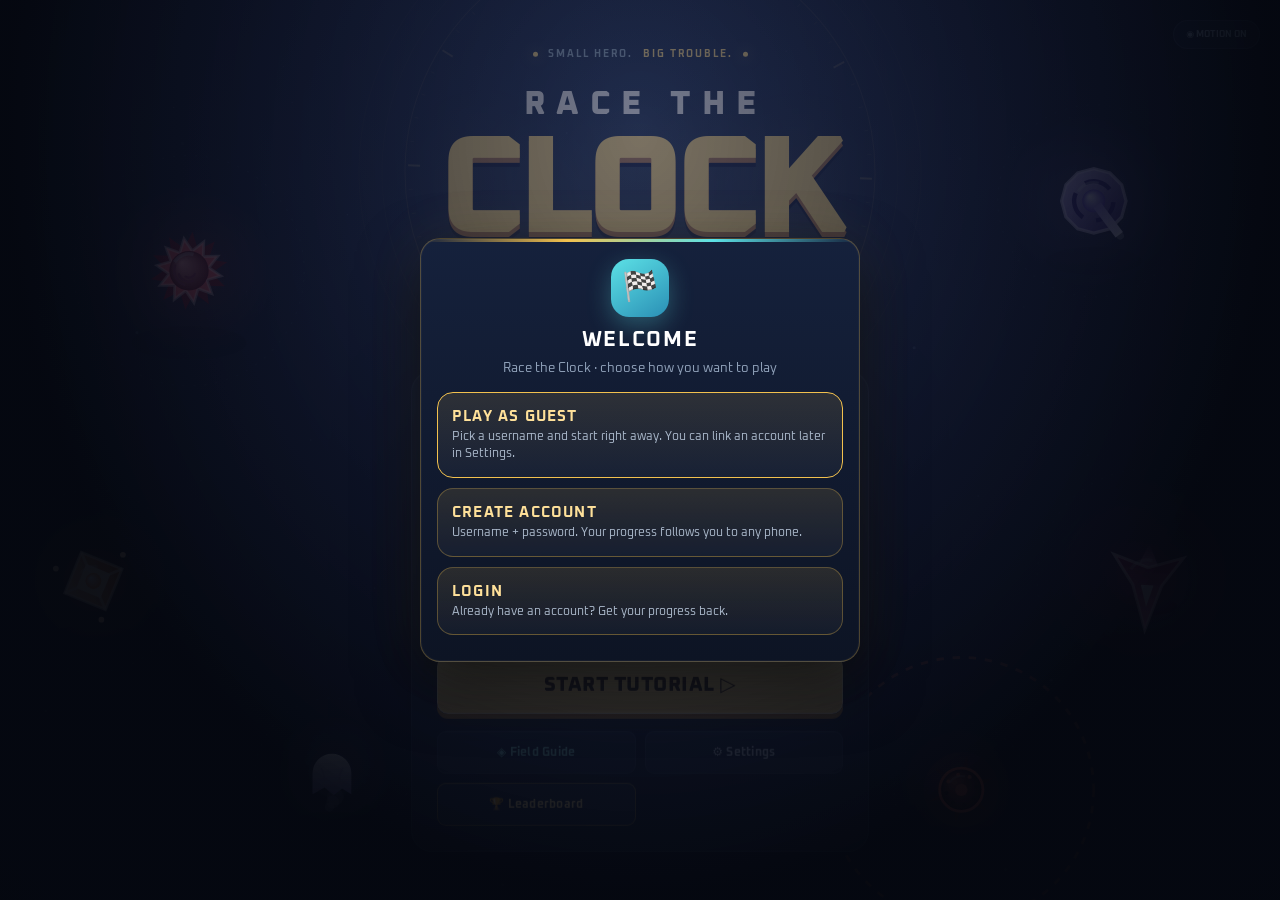
==== commit 3b5acd87: "Add files via upload" ====
--- a/index.html
+++ b/index.html
@@ -299,6 +299,12 @@
 html[lang=ar] .logo h1{line-height:1.2}
 html[lang=ar] .acBtn,html[lang=ar] .acBig{text-align:right}
 html[lang=ar] .keyboardHint,html[lang=ar] .stepper,html[lang=ar] #rtcSettings [data-k=language]{direction:ltr}
+
+#menu{overflow:hidden!important;overscroll-behavior:none;padding:0!important}
+#menu .menuContent{position:absolute!important;left:50%;top:50%;display:flex;flex-direction:column;align-items:center;box-sizing:border-box;width:calc(100% - 32px);max-width:620px;transform-origin:center center;gap:0}
+#menu .menuContent>*{flex-shrink:0}
+#menu .logo{margin-top:0}
+@media(max-height:600px){#menu .arcadeBrand,#menu .tag{display:none}#menu .logo h1{font-size:clamp(30px,9vh,58px)}#menu .arcadePanel{padding:14px}}
 </style>
 <script src="lb-config.js"></script>
 <script id="pwaInstall">
@@ -744,7 +750,7 @@
 <div class="btns"><button id="cont" class="btn alt" type="button" style="display:none">CONTINUE</button><button id="go" class="btn" type="button">LET'S PLAY</button><button id="guideBtn" class="btn alt guide" type="button">◈ Field Guide</button><button id="stageBtn" class="btn alt" type="button">⚑ Choose Stage</button><button id="setBtn" class="btn alt" type="button">⚙ Settings</button></div>
 <div class="note" id="newNote" style="display:none"></div>
 </div>
-<div class="ctrl"><span class="keyboardHint"><kbd>W A S D</kbd> / <kbd>↑ ← ↓ →</kbd> MOVE &nbsp; <kbd>P</kbd> PAUSE &nbsp; <kbd>M</kbd> SOUND</span><span class="touchHint">DRAG TO MOVE · DODGE TO SURVIVE</span><div class="footerLives">♥ ♥ ♥ <span>THREE HEARTS. EVERY SECOND COUNTS.</span></div></div>
+
 </div>
 
 <div id="guide" class="ov">
@@ -2571,29 +2577,20 @@
 }
 // All ornaments are cosmetic: collision radii and attack cues remain unchanged.
 function drawFacetedCore(x,y,r,t,color,light,elite){
- ctx.save();ctx.translate(x,y);ctx.rotate(Math.PI/4);
- ctx.fillStyle='#250f23';ctx.fillRect(-r*.76,-r*.76,r*1.52,r*1.52);
- ctx.strokeStyle=elite?'#ffe6a0':light;ctx.lineWidth=Math.max(1,r*.11);ctx.strokeRect(-r*.76,-r*.76,r*1.52,r*1.52);
- const colors=[light,color,'#571e40',color];
- for(let i=0;i<4;i++){ctx.save();ctx.rotate(i*TAU/4);ctx.fillStyle=colors[i];ctx.beginPath();ctx.moveTo(0,0);ctx.lineTo(-r*.57,-r*.57);ctx.lineTo(r*.57,-r*.57);ctx.closePath();ctx.fill();ctx.restore();}
- ctx.strokeStyle=elite?'#fff2be':'#ffc5d7';ctx.lineWidth=Math.max(1,r*.07);ctx.beginPath();ctx.moveTo(-r*.46,-r*.46);ctx.lineTo(r*.46,r*.46);ctx.moveTo(r*.46,-r*.46);ctx.lineTo(-r*.46,r*.46);ctx.stroke();
- if(elite){for(let i=0;i<4;i++){ctx.save();ctx.rotate(i*TAU/4);ctx.fillStyle='#ffdb83';ctx.fillRect(-r*.17,-r*1.03,r*.34,r*.13);ctx.restore();}}
+ ctx.save();ctx.translate(x,y);disc(0,0,r,light,DARK[elite?'z':'c']);
+ ctx.strokeStyle=elite?'#ffc891':'#9f344c';ctx.lineWidth=Math.max(1,r*.12);ctx.lineCap='round';
+ for(let i=0;i<3;i++){ctx.beginPath();A(0,0,r*(.35+i*.2),.5+i*.7,2.1+i*.7);ctx.stroke();}ctx.restore();
+}
+function drawPhantomSeal(x,y,r,royal,t){
+ // Soft fabric folds: no face, symbol, sockets or central badge.
+ ctx.save();ctx.translate(x,y);ctx.strokeStyle=royal?'#b3a3df':'#b6ace1';ctx.lineWidth=Math.max(1,r*.07);ctx.lineCap='round';
+ for(const side of [-1,1]){ctx.beginPath();ctx.moveTo(side*r*.58,-r*.3);ctx.quadraticCurveTo(side*r*.3,r*.15,side*r*.48,r*.6);ctx.stroke();}ctx.restore();
+}
+function drawGuardianSeal(x,y,r,t,elite){
+ ctx.save();ctx.translate(x,y);disc(0,0,r,'#aa77bb','#362345');
+ ctx.strokeStyle=elite?'#e2c7a1':'#d7acdf';ctx.lineWidth=Math.max(1,r*.08);
+ for(let i=0;i<3;i++){ctx.beginPath();A(0,0,r*.74,i*TAU/3+.15,i*TAU/3+1.6);ctx.stroke();}
  ctx.restore();
-}
-function drawPhantomSeal(x,y,r,royal,t){
- ctx.save();ctx.translate(x,y);ctx.lineJoin='round';
- ctx.fillStyle=lin(0,-r*.72,0,r*.62,'#3a305a','#110e29');
- ctx.beginPath();ctx.moveTo(0,-r*.75);ctx.lineTo(r*.62,-r*.36);ctx.lineTo(r*.48,r*.35);ctx.lineTo(0,r*.65);ctx.lineTo(-r*.48,r*.35);ctx.lineTo(-r*.62,-r*.36);ctx.closePath();ctx.fill();
- ctx.strokeStyle=royal?'#ffe0a2':'#d9ceff';ctx.lineWidth=Math.max(1,r*.07);ctx.stroke();
- // One continuous sigil, with no eye sockets or pupils.
- ctx.strokeStyle=royal?'#ffda7c':'#c6b5ff';ctx.lineWidth=Math.max(1.2,r*.09);ctx.beginPath();ctx.moveTo(0,-r*.48);ctx.lineTo(-r*.2,-r*.12);ctx.lineTo(r*.18,r*.12);ctx.lineTo(0,r*.43);ctx.moveTo(0,-r*.48);ctx.lineTo(0,r*.43);ctx.stroke();
- ctx.restore();
-}
-function drawGuardianSeal(x,y,r,t,elite){
- ctx.save();ctx.translate(x,y);ctx.rotate(t*.18);
- ctx.fillStyle=lin(-r,-r,r,r,'#65356f','#170e2a');ctx.beginPath();hexPath(0,0,r);ctx.fill();ctx.strokeStyle=elite?'#ffe4a1':'#ffd2f5';ctx.lineWidth=Math.max(1.5,r*.09);ctx.stroke();
- for(let i=0;i<3;i++){ctx.save();ctx.rotate(i*TAU/3);ctx.fillStyle=elite?'#e6bd74':'#bf79d1';ctx.beginPath();ctx.moveTo(0,-r*.75);ctx.lineTo(r*.19,-r*.14);ctx.lineTo(0,r*.05);ctx.lineTo(-r*.19,-r*.14);ctx.closePath();ctx.fill();ctx.restore();}
- ctx.strokeStyle='#ffecff';ctx.lineWidth=Math.max(1,r*.06);ctx.beginPath();hexPath(0,0,r*.28);ctx.stroke();ctx.restore();
 }
 function drawChronosDial(e,r,hands,t){
  const phase=S.p3?3:S.p2?2:1,metal=phase===3?'#ffd2a0':'#f5d187';
@@ -4204,10 +4201,9 @@
  if(e.k==='k'){
   // Chronos dial, bearings and hands are rendered together in drawChronosDial.
  }else if(e.k==='j'){
-  // Heavy beveled armor, cooling vents, and a three-stage furnace.
-  for(let side of [-1,1]){ctx.save();ctx.scale(side,1);ctx.fillStyle=lin(r*.35,-r,r,-r*.3,'#cba789','#43302b');ctx.beginPath();ctx.moveTo(r*.32,-r*.62);ctx.lineTo(r*.73,-r*.99);ctx.lineTo(r*1.02,-r*.56);ctx.lineTo(r*.74,-r*.23);ctx.closePath();ctx.fill();ctx.strokeStyle='#e8b29488';ctx.lineWidth=1.5*U;ctx.stroke();
-   for(let i=0;i<3;i++){ctx.strokeStyle=phase===3?'#ffeb9b':'#ec8d4d';ctx.lineWidth=2*U;ctx.beginPath();ctx.moveTo(r*(.5+i*.11),-r*.64);ctx.lineTo(r*(.61+i*.11),-r*.45);ctx.stroke();}ctx.restore();}
-  for(let i=0;i<3;i++)disc((i-1)*r*.23,r*.58,r*.075,i<phase?'#fff2b0':'#583129',i<phase?'#ff7742':'#251a18');
+  // Inset cooling grooves follow the original armor rather than adding shoulder spikes.
+  ctx.strokeStyle=phase===3?'#ffbe75':'#9b7562';ctx.lineWidth=2*U;
+  for(let i=0;i<4;i++){ctx.beginPath();A(0,0,r*.86,i*TAU/4+.1,i*TAU/4+.8);ctx.stroke();}
  }else if(e.k==='x'){
   // Rotating segmented prism armor, keeping the geometric seal and weapon ring visible.
   for(let i=0;i<6;i++){ctx.save();ctx.rotate(i/6*TAU+t*.15);ctx.fillStyle=lin(r*.83,0,r*1.18,0,'#e6b6ed','#582d64');ctx.beginPath();ctx.moveTo(r*.88,-r*.16);ctx.lineTo(r*1.14,-r*.10);ctx.lineTo(r*1.20,r*.12);ctx.lineTo(r*.89,r*.20);ctx.closePath();ctx.fill();ctx.strokeStyle='#ffe1ff99';ctx.lineWidth=1;ctx.stroke();ctx.restore();}
@@ -4718,40 +4714,16 @@
 const oldDemoCaption=demoCaption;
 demoCaption=function(D){if(D.en.kind==='boss'){const e=D.main,phase=S.p3?3:S.p2?2:1;if(e&&e.p3Warn)return 'PHASE 3: '+BOSS_FINAL[e.k]+' — move to the gap!';return 'PHASE '+phase+' · '+Math.ceil(S.left)+'s left · '+bossLessons[D.en.id][phase-1][0];}return oldDemoCaption(D);};
 
-/* Phase evolution: distinct silhouettes for all seven bosses and repeat tiers. */
+/* Phase evolution through curved seams, surface wear and heat, without arrow ornaments. */
 const beforePhaseEvolution=drawEnemy;
 drawEnemy=function(e){
  beforePhaseEvolution(e);if(!isBoss(e)||e.dead||e.warm>0)return;
- const phase=S.p3?3:S.p2?2:1,r=er(e),t=S.t,elite=e.tier>0;
- ctx.save();ctx.translate(e.x,e.y);ctx.lineJoin='round';ctx.lineWidth=1.4*U;
- const pale={k:'#ffe8b7',j:'#ffd0a1',x:'#f7ceff',q:'#ddffa6',v:'#e9c9ff',C:'#c4f6ff',E:'#ffdda8'}[e.k];
- const plate=(a,reach,width,color)=>{ctx.save();ctx.rotate(a);ctx.fillStyle=lin(r*.8,0,r*reach,0,color,DARK[e.k]);ctx.strokeStyle=pale;ctx.beginPath();ctx.moveTo(r*.86,-r*width);ctx.lineTo(r*reach,-r*width*.3);ctx.lineTo(r*(reach+.08),0);ctx.lineTo(r*reach,r*width*.3);ctx.lineTo(r*.86,r*width);ctx.closePath();ctx.fill();ctx.stroke();ctx.beginPath();ctx.moveTo(r*.98,0);ctx.lineTo(r*(reach-.06),0);ctx.stroke();ctx.restore();};
- if(phase>=2){
-  if(e.k==='k'){
-   for(let i=0;i<4;i++)plate(i*TAU/4+Math.PI/4,phase===3?1.52:1.34,.13,'#b18b49');
-   ctx.save();ctx.rotate(t*.12);ctx.strokeStyle='#ffe4aa';ctx.lineWidth=2*U;for(let i=0;i<4;i++){ctx.beginPath();A(0,0,r*1.27,i*TAU/4+.14,i*TAU/4+1.05);ctx.stroke();}ctx.restore();
-  }else if(e.k==='j'){
-   for(const side of [-1,1]){plate(side>0?0:Math.PI,phase===3?1.60:1.35,.38,'#ba8e70');for(let i=0;i<3;i++){ctx.fillStyle=phase===3?'#fff0a0':'#ff9754';ctx.fillRect(side*r*(1.05+i*.11)-r*.035,-r*.2,r*.07,r*.4);}}
-  }else if(e.k==='x'){
-   for(let i=0;i<(phase===3?6:3);i++)plate(i*TAU/(phase===3?6:3)-t*.13,phase===3?1.52:1.36,.17,elite?'#e4bd76':'#d08bda');
-  }else if(e.k==='q'){
-   for(let i=0;i<6;i++){plate(i*TAU/6,phase===3?1.48:1.28,.22,'#9bb958');ctx.save();ctx.rotate(i*TAU/6);ctx.fillStyle=phase===3?'#f4ffb8':'#d2e982';ctx.beginPath();hexPath(r*1.08,0,r*.105);ctx.fill();ctx.restore();}
-  }else if(e.k==='v'){
-   ctx.save();ctx.rotate(phase===3?.45:-.45);ctx.scale(1,.6);ctx.strokeStyle=pale;ctx.lineWidth=3*U;for(let i=0;i<2;i++){ctx.beginPath();A(0,0,r*(1.35+i*.15),t*.35+i*Math.PI,t*.35+i*Math.PI+2.7);ctx.stroke();}ctx.restore();
-   for(let i=0;i<(phase===3?6:3);i++)plate(i*TAU/(phase===3?6:3)+t*.2,1.28,.1,'#a27cd9');
-  }else if(e.k==='C'){
-   for(let i=0;i<(phase===3?8:4);i++){ctx.save();ctx.rotate(i*TAU/(phase===3?8:4)+t*.12);ctx.fillStyle=lin(r*.9,0,r*1.65,0,'#65b9e8','#ecffff');ctx.strokeStyle='#daffff';ctx.beginPath();ctx.moveTo(r*.9,-r*.07);ctx.lineTo(r*1.32,-r*.24);ctx.lineTo(r*1.23,-r*.02);ctx.lineTo(r*1.62,r*.06);ctx.lineTo(r*1.12,r*.24);ctx.lineTo(r*1.21,r*.06);ctx.closePath();ctx.fill();ctx.stroke();ctx.restore();}
-  }else if(e.k==='E'){
-   for(let i=0;i<(phase===3?12:6);i++)plate(i*TAU/(phase===3?12:6)+t*.08,phase===3?1.52:1.36,.13,i%2?'#b695e0':'#ffcb79');
-  }
- }
- if(phase===3){
-  // Cracks and three outward chevrons distinguish the final phase even at Low quality.
-  ctx.strokeStyle=pale;ctx.lineWidth=1.6*U;
-  for(let i=0;i<3;i++){ctx.save();ctx.rotate(i*TAU/3+.3);ctx.beginPath();ctx.moveTo(r*.64,-r*.12);ctx.lineTo(r*.79,-r*.04);ctx.lineTo(r*.72,r*.08);ctx.lineTo(r*.96,r*.16);ctx.stroke();ctx.restore();}
-  if(e.k==='E'){disc(0,0,r*.65,'#23172e','#090b16');ctx.strokeStyle='#ffe5ac';ctx.lineWidth=3*U;ctx.beginPath();A(0,0,r*.69);ctx.stroke();}
- }
- if(elite){ctx.strokeStyle='#ffe4a0';ctx.lineWidth=2*U;for(let i=0;i<4;i++){ctx.save();ctx.rotate(i*TAU/4);ctx.beginPath();ctx.moveTo(r*.92,-r*.07);ctx.lineTo(r*1.02,0);ctx.lineTo(r*.92,r*.07);ctx.stroke();ctx.restore();}}
+ const phase=S.p3?3:S.p2?2:1;if(phase===1)return;
+ const r=er(e),t=S.t;ctx.save();ctx.translate(e.x,e.y);
+ ctx.strokeStyle=phase===3?LIGHT[e.k]:HEX[e.k];ctx.lineWidth=(phase===3?2.5:1.5)*U;
+ const count=e.k==='j'?4:phase+1;
+ for(let i=0;i<count;i++){const a=i*TAU/count+(e.k==='j'?0:t*.12);ctx.beginPath();A(0,0,r*(e.k==='j'?.93:1.14),a+.12,a+(phase===3?1.05:.65));ctx.stroke();}
+ if(phase===3){ctx.lineWidth=1.2*U;for(let i=0;i<5;i++){const a=i*TAU/5;ctx.beginPath();ctx.moveTo(Math.cos(a)*r*.73,Math.sin(a)*r*.73);ctx.quadraticCurveTo(Math.cos(a+.1)*r*.81,Math.sin(a+.1)*r*.81,Math.cos(a+.06)*r*.96,Math.sin(a+.06)*r*.96);ctx.stroke();}}
  ctx.restore();
 };
 
@@ -4912,5 +4884,10 @@
   window.addEventListener('load',function(){navigator.serviceWorker.register('./sw.js').catch(function(){});});
 }
 </script>
-</body>
+<script>
+(function(){const menu=document.getElementById('menu'),content=document.createElement('div');content.className='menuContent';for(const child of [...menu.children])if(child.tagName!=='CANVAS'&&child.id!=='menuMotion')content.appendChild(child);menu.appendChild(content);
+let pending=false;function fit(){pending=false;if(getComputedStyle(menu).display==='none')return;const scale=Math.min(1,(menu.clientHeight-48)/Math.max(1,content.scrollHeight));const value='translate(-50%,-50%) scale('+scale+')';if(content.style.transform!==value)content.style.transform=value;}
+function schedule(){if(!pending){pending=true;requestAnimationFrame(fit);}}
+new ResizeObserver(schedule).observe(content);new MutationObserver(schedule).observe(document.body,{attributes:true,attributeFilter:['data-mode','lang'],childList:true,subtree:true});window.addEventListener('resize',schedule);if(window.visualViewport)visualViewport.addEventListener('resize',schedule);document.fonts.ready.then(schedule);schedule();})();
+</script></body>
 </html>
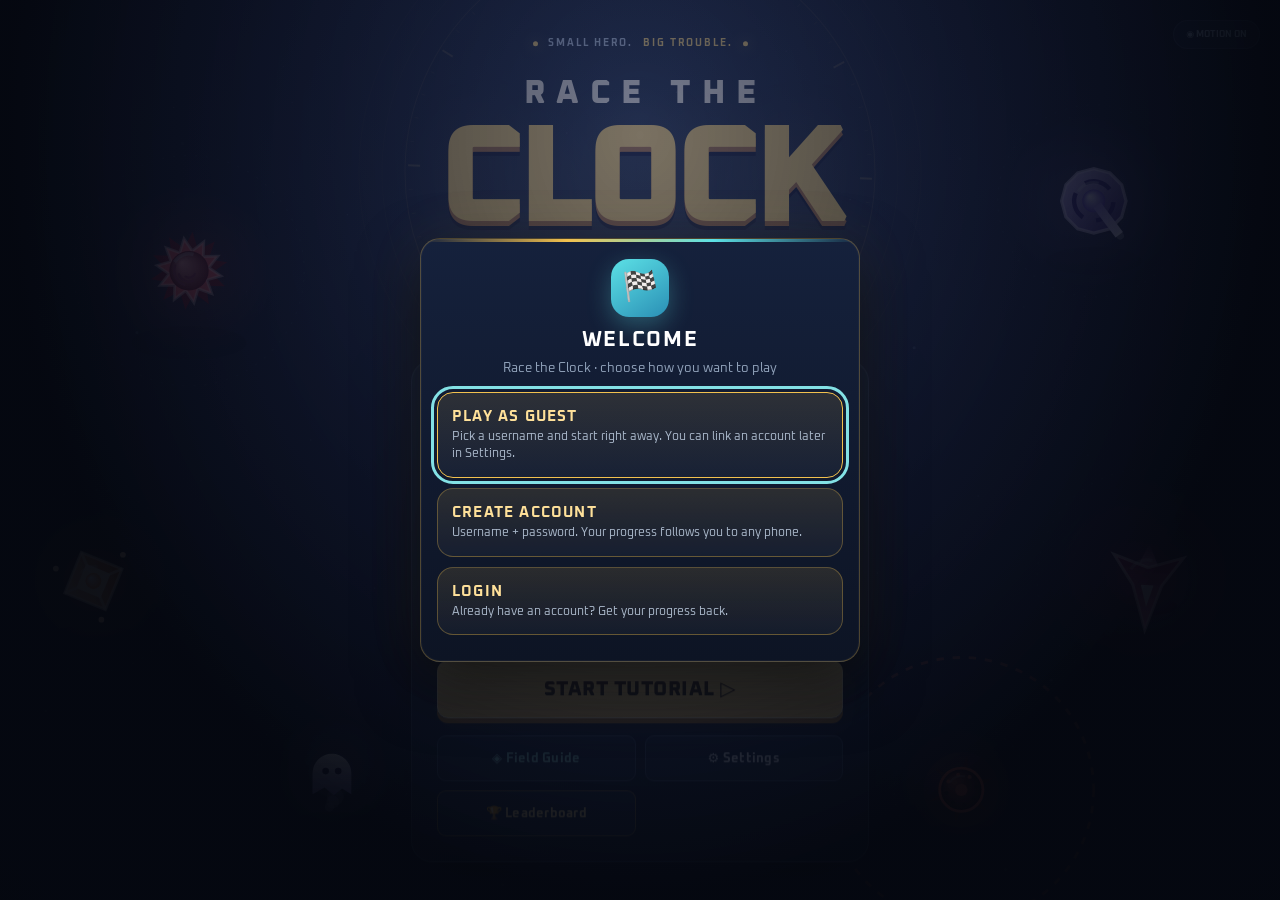
==== commit 4c4b93ad: "Add files via upload" ====
--- a/index.html
+++ b/index.html
@@ -2,6 +2,7 @@
 <html lang="en" dir="ltr">
 <head>
 <script src="./language.js"></script>
+<script src="./polish.js" defer></script>
 <meta charset="utf-8">
 <meta name="viewport" content="width=device-width, initial-scale=1, viewport-fit=cover, user-scalable=no">
 <meta name="robots" content="noindex">
@@ -305,6 +306,7 @@
 #menu .menuContent>*{flex-shrink:0}
 #menu .logo{margin-top:0}
 @media(max-height:600px){#menu .arcadeBrand,#menu .tag{display:none}#menu .logo h1{font-size:clamp(30px,9vh,58px)}#menu .arcadePanel{padding:14px}}
+#menu .ctrl,#menu .footerLives,#menu .keyboardHint,#menu .touchHint{display:none!important}
 </style>
 <script src="lb-config.js"></script>
 <script id="pwaInstall">
@@ -724,6 +726,7 @@
 });
 })();
 </script>
+<link rel="stylesheet" href="./polish.css">
 </head>
 <body data-mode="menu">
 <div id="editionBadge">RACE THE CLOCK / NEON EDITION</div>
@@ -763,7 +766,7 @@
     <button class="tab" type="button" data-tab="boss">Bosses</button>
     <button class="tab" type="button" data-tab="item">Pickups</button>
   </div>
-  <div class="gGrid" id="gGrid"></div>
+  <div class="guideSearch" id="guideSearch"><label for="gSearch">Search the guide</label><input id="gSearch" type="search" placeholder="Search enemies, bosses…" autocomplete="off" spellcheck="false"></div><div class="gGrid" id="gGrid"></div>
   <div id="gDetail">
     <div class="vidWrap" id="vidWrap"><canvas id="gVid" width="340" height="255"></canvas><span class="vidTag">DEMO</span><span class="vidHint">Tap to replay</span></div>
     <div class="cap" id="gCap"></div>
@@ -1041,6 +1044,7 @@
 function setMode(m){mode=m;needSync=true;stepIdx=0;document.body.setAttribute('data-mode',m);}
 function stageDur(n){
   if(n%5===0)return 40;
+  if(run.survival)return Math.min(42,18+Math.floor((n-1)*.65));
   if(n<=10)return 13+2*n;                                  /* 1-4: 15-21s, 5 (first boss): 23s, 6-10: 25-33s */
   if(n<=20)return Math.round(30+(n-11)*15/9);              /* 11-20: 30-45s */
   if(n<=30)return Math.round(35+(n-21)*15/9);              /* 21-30: 35-50s */
@@ -1327,7 +1331,7 @@
   if(run.tutorial&&n===1)tutStart();
   if(run.survival){survivalMax=Math.max(survivalMax,n);saveAll();}
   else if(!run.practice){cp={stage:n,bonus:S.bonus};if(n>maxStage)maxStage=n;saveAll();}
-  const intro=INTRO;
+  const intro=run.survival?Object.fromEntries(firstAppear(n).map(k=>[n,'New: '+GUIDE.find(g=>g.id===k).name])):INTRO;
   let sub='Survive '+S.stDur+' seconds';
   if(n===1)sub=run.tutorial?'Tutorial · learn how to play':sub+'. Grab pickups when they appear';
   if(n%5===0){
@@ -1335,7 +1339,7 @@
     if(liveCount()<enemyCap())S.enemies.push(mk(b.k,W/2,safeTop+H*.28,1.8,b.tier));
     const ss=safeSpot();S.px=ss[0];S.py=ss[1];S.vx=0;S.vy=0;trail=[];
     showBanner('BOSS',BOSSNAME[b.k]+'. Survive '+S.stDur+' seconds. Grab pickups!',3.2,'boss');
-    sfx.siren();shake=Math.max(shake,10);
+    sfx.siren();shake=Math.max(shake,10);vib([18,55,35]);
   }else{
     if(intro[n])sub=intro[n]+'. '+sub;
     if(n>1&&n%5===1)sub='New arena: '+MAPNAME[bgIdx]+'. '+sub;
@@ -1406,7 +1410,7 @@
   if(have.length)return have[Math.floor(Math.random()*have.length)];
   if(typeof demoActive!=='undefined'&&demoActive)return 'd';
   /* nothing to copy on screen (training mode, or the arena just emptied): borrow any monster that is already unlocked at this stage */
-  const pool=COPYABLE.filter(k=>{const w=WEIGHTS.find(x=>x[0]===k);if(!w||S.stage<w[2])return false;const rp=REPLACED[k];return !(rp&&S.stage>=rp[1]);});
+  const pool=COPYABLE.filter(k=>availableEnemy(k));
   return pool.length?pool[Math.floor(Math.random()*pool.length)]:null;
 }
 function startCopy(e){
@@ -1422,10 +1426,16 @@
   else if(k==='z'){e.t2=3;e.dash=0;}
   burst(e.x,e.y,HEX[k],16,230);ring(e.x,e.y,90*U,HEX[k],.5);sfx.pop();
 }
-const WEIGHTS=[['c',40,1],['b',22,2],['d',16,3],['e',16,24],['m',9,4],['M',9,26],['s',10,6],['T',10,28],['p',9,8],['P',9,31],['h',8,10],['H',8,33],['g',5,12],['l',6,14],['w',6,16],['Q',6,41],['i',5,18],['u',6,22],['a',5,38],['z',40,21],['t',5,36],['N',5,43]];
+const WEIGHTS=[['c',40,1],['b',22,2],['d',16,3],['e',16,24],['m',9,4],['M',9,26],['s',10,6],['T',10,28],['p',9,8],['P',9,31],['h',8,10],['H',8,33],['g',5,12],['l',6,14],['w',6,16],['Q',6,41],['i',5,18],['u',10,22],['a',5,38],['z',40,21],['t',5,36],['N',5,43]];
 /* once a V2 unlocks, the original monster stops spawning: [v2 kind, stage] */
 const REPLACED={p:['P',31],w:['Q',41],s:['T',28],h:['H',33],d:['e',24],m:['M',26],c:['z',21],b:['u',22],l:['a',38],g:['t',36],i:['N',43]};
 const CAPS={c:8,b:4,d:3,e:2,M:2,m:3,s:3,T:2,p:2,h:2,H:1,g:1,l:1,o:2,w:1,P:2,Q:1,i:1,u:2,a:1,z:3,t:1,N:1};
+// Survival unlocks one species per non-boss stage, in the original learning order.
+const SURVIVAL_ROSTER=[...WEIGHTS].sort((a,b)=>a[2]-b[2]).map(w=>w[0]);
+const survivalWave=n=>n-Math.floor(n/5);
+function unlockStage(k,survival=run.survival){const row=WEIGHTS.find(w=>w[0]===k);if(!row)return Infinity;if(!survival)return row[2];const i=SURVIVAL_ROSTER.indexOf(k)+1;return i+Math.floor((i-1)/4);}
+function availableEnemy(k,n=S.stage){if(n<unlockStage(k))return false;const rp=REPLACED[k];return !(rp&&n>=unlockStage(rp[0]));}
+const SURVIVAL_COMPLETE=unlockStage(SURVIVAL_ROSTER[SURVIVAL_ROSTER.length-1],true);
 const TRIALCAP={c:4,b:3,d:2,e:1,M:2,m:2,s:2,T:1,p:1,f:5,h:1,H:1,g:1,l:1,o:1,w:1,P:1,Q:1,i:1,u:1,a:1,z:3,t:1,N:1};
 function trialName(){const g=GUIDE.find(x=>x.id===run.trial);return g?g.name:'';}
 function pickType(){
@@ -1436,8 +1446,7 @@
   const cnt={};for(const e of S.enemies){cnt[e.k]=(cnt[e.k]||0)+1;if(e.base==='N'&&e.k!=='N')cnt.N=(cnt.N||0)+1;}   /* a Mimic V2 that is copying another monster still counts as a Mimic V2 */
   let tot=0;const pool=[];
   for(const w of WEIGHTS){
-    if(S.stage<w[2])continue;
-    {const rp=REPLACED[w[0]];if(rp&&S.stage>=rp[1])continue;}
+    if(!availableEnemy(w[0]))continue;
     {const cp=(w[0]==='e')?(S.stage>=30?2:1):(w[0]==='N')?(S.stage>=50?2:1):CAPS[w[0]];if(cp&&(cnt[w[0]]||0)>=cp)continue;}   /* Dart V2: 1 on screen, 2 from stage 30 | Mimic V2: 1 on screen, 2 from stage 50 */
     pool.push(w);tot+=w[1];
   }
@@ -1448,6 +1457,7 @@
 }
 /* first normal (non-boss) stage where each monster can appear; boss stages spawn no normal monsters so the guarantee moves to the next stage */
 function firstAppear(n){
+  if(run.survival)return n%5===0?[]:SURVIVAL_ROSTER.filter(k=>unlockStage(k)===n);
   const out=[];
   for(const w of WEIGHTS){
     let f=w[2];if(f%5===0)f++;
@@ -1505,9 +1515,11 @@
   S.bullets=S.bullets.filter(b=>Math.hypot(b.x-x,b.y-y)>R);
   shake=Math.max(shake,10);vib(25);
 }
-function enemyCap(){   /* 1-20: 14 | 21-27: 10 (first V2s) | 28-49: 8 | 50+: 10 | boss stages: 10 */
-  const n=S.stage;if(n%5===0)return BOSS_MAX_ENEMIES;
-  return n>=50?10:(n>=28?8:(n>=21?10:MAX_ENEMIES));
+function enemyCap(){
+ const n=S.stage;if(n%5===0)return BOSS_MAX_ENEMIES;
+ if(run.survival)return Math.min(20,10+Math.max(0,n-SURVIVAL_COMPLETE));
+ if(n>=50)return Math.min(20,11+Math.floor((n-50)/2));
+ return n>=21?10:14;
 }
 function bossP(){return Math.min(3,Math.max(0,(S.stage/5-1)*.35));}      /* 0 at stage 5, +0.35 per boss, capped at 3 */
 function bossSpeed(){return 1+.05*bossP();}
@@ -1622,7 +1634,7 @@
   if(S.lives>MAXL)S.lives=MAXL;
   if(S.inv>0)S.inv-=DT;
   if(S.speedT>0)S.speedT=Math.max(0,S.speedT-DT);
-  const slowOn=S.slow>0,ed=DT*(slowOn?.45:1);
+  const slowOn=S.slow>0,ed=DT*(slowOn?.45:1)*(run.survival&&S.stage%5!==0?Math.min(1.12,.84+survivalWave(S.stage)*.008):1);
   if(slowOn)S.slow=Math.max(0,S.slow-DT);
   if(run.tutorial)tutTick();else S.left-=DT;
   movePlayer();
@@ -1630,15 +1642,15 @@
     S.p2=true;
     const bz=S.enemies.find(isBoss);
     showBanner('PHASE 2',(bz?BOSSNAME[bz.k]:'The boss')+' is enraged!',2.2,'hot');
-    sfx.siren();shake=Math.max(shake,12);flash=.35;
+    sfx.siren();shake=Math.max(shake,12);flash=.35;vib([20,45,35]);
   }
 
   if(S.stage%5===0&&!S.p3&&S.left<=12){
     S.p3=true;
     const bz=S.enemies.find(e=>isBoss(e)&&!e.dead);
-    if(bz){bz.p3CD=1.4;bz.p3Count=0;}
+    if(bz){bz.p3CD=1.4;bz.p3Count=0;if(richFX&&!lmReducedMotion()){ring(bz.x,bz.y,er(bz)*2,HEX[bz.k],.7);burst(bz.x,bz.y,LIGHT[bz.k],18,160);}}
     showBanner('PHASE 3',bz?BOSS_FINAL[bz.k]:'Final assault',2.4,'hot');
-    sfx.siren();shake=Math.max(shake,9);ring(S.px,S.py,85*U,'#ffe29b',.65);
+    sfx.siren();shake=Math.max(shake,9);vib([25,35,25,35,50]);ring(S.px,S.py,85*U,'#ffe29b',.65);
   }
 
   // spawning
@@ -1646,8 +1658,8 @@
   if(!boss){
     S.spawnT-=DT;
     if(S.spawnT<=0){
-      if(liveCount()<Math.min(enemyCap(),8+Math.floor(S.stage*.9)))spawnEnemy();
-      S.spawnT=Math.max(.7,1.6-S.stage*.06);
+      if(liveCount()<enemyCap())spawnEnemy();
+      S.spawnT=run.survival?Math.max(.72,1.5-S.stage*.025):Math.max(.7,1.6-S.stage*.06);
     }
   }
   if(!boss&&S.gq&&S.gq.length){
@@ -2207,7 +2219,7 @@
   let sub='+'+bonus+' points';
   if(S.lives<MAXL){S.lives=MAXL;sub+='  and hearts refilled';}
   showBanner(run.trial?'TRIAL COMPLETE':(hadBoss?'BOSS DEFEATED':'Stage '+S.stage+' cleared'),run.trial?'Back to the Field Guide':sub,2.8,'clear');
-  flash=.6;shake=14;sfx.clear();vib([40,30,80]);
+  flash=.6;shake=14;sfx.clear();vib([25,30,25,30,60]);
   clearT=2.8;setMode('clear');
   if(run.tutorial)tutComplete();
 }
@@ -2582,15 +2594,15 @@
  for(let i=0;i<3;i++){ctx.beginPath();A(0,0,r*(.35+i*.2),.5+i*.7,2.1+i*.7);ctx.stroke();}ctx.restore();
 }
 function drawPhantomSeal(x,y,r,royal,t){
- // Soft fabric folds: no face, symbol, sockets or central badge.
- ctx.save();ctx.translate(x,y);ctx.strokeStyle=royal?'#b3a3df':'#b6ace1';ctx.lineWidth=Math.max(1,r*.07);ctx.lineCap='round';
- for(const side of [-1,1]){ctx.beginPath();ctx.moveTo(side*r*.58,-r*.3);ctx.quadraticCurveTo(side*r*.3,r*.15,side*r*.48,r*.6);ctx.stroke();}ctx.restore();
+ ctx.save();ctx.translate(x,y);ctx.fillStyle='#251c46';
+ for(const side of [-1,1]){ctx.beginPath();A(side*r*.34,-r*.16,r*.18);ctx.fill();}
+ ctx.restore();
 }
 function drawGuardianSeal(x,y,r,t,elite){
- ctx.save();ctx.translate(x,y);disc(0,0,r,'#aa77bb','#362345');
- ctx.strokeStyle=elite?'#e2c7a1':'#d7acdf';ctx.lineWidth=Math.max(1,r*.08);
- for(let i=0;i<3;i++){ctx.beginPath();A(0,0,r*.74,i*TAU/3+.15,i*TAU/3+1.6);ctx.stroke();}
- ctx.restore();
+ // Three curved turbine vanes instead of a central badge or eye.
+ ctx.save();ctx.translate(x,y);disc(0,0,r,'#482657','#190d28');
+ ctx.rotate(t*.25);ctx.lineJoin='round';
+ for(let i=0;i<3;i++){ctx.save();ctx.rotate(i*TAU/3);ctx.fillStyle=lin(-r,-r,r,r,elite?'#e4bf87':'#e2b9ec','#7d4e98');ctx.beginPath();ctx.moveTo(r*.12,-r*.12);ctx.bezierCurveTo(r*.65,-r*.72,r*.96,-r*.23,r*.65,r*.43);ctx.bezierCurveTo(r*.69,r*.03,r*.4,-r*.08,r*.12,-r*.12);ctx.closePath();ctx.fill();ctx.restore();}ctx.restore();
 }
 function drawChronosDial(e,r,hands,t){
  const phase=S.p3?3:S.p2?2:1,metal=phase===3?'#ffd2a0':'#f5d187';
@@ -3626,10 +3638,11 @@
     g.restore();
   }finally{ctx=sc;S=sS;U=sU;}
 }
+function filterGuideEntry(en){const q=($('gSearch')?.value||'').trim().toLocaleLowerCase();return !q||(en.name+' '+en.role+' '+RTC_I18N.text(en.name)+' '+RTC_I18N.text(en.role)).toLocaleLowerCase().includes(q);}
 function buildGrid(){
   const grid=$('gGrid');grid.textContent='';gTiles=[];
   GUIDE.forEach((en,i)=>{
-    if(en.kind!==gTab)return;
+    if(en.kind!==gTab||!filterGuideEntry(en))return;
     const b=document.createElement('button');b.type='button';b.className='gTile';
     const c=document.createElement('canvas');const sz=112;
     c.width=Math.round(sz*DPR);c.height=Math.round(sz*DPR);
@@ -3640,14 +3653,15 @@
     grid.appendChild(b);
     gTiles.push({en:en,g:c.getContext('2d'),sz:sz});
   });
+  if(!gTiles.length){const empty=document.createElement('p');empty.className='guideEmpty';empty.textContent='No matches';grid.append(empty);}
 }
 function openGuide(){
-  setMode('guide');gSel=-1;demo=null;
+  setMode('guide');gSel=-1;demo=null;$('gSearch').value='';$('guideSearch').style.display='';
   $('gGrid').style.display='';$('gTabs').style.display='';$('gDetail').style.display='none';
   buildGrid();
 }
 function openDetail(i){
-  gSel=i;const en=GUIDE[i];
+  gSel=i;const en=GUIDE[i];$('guideSearch').style.display='none';
   $('gTry').style.display=en.kind==='item'?'none':'';
   $('gTry').textContent=en.kind==='boss'?'Train full 40-second fight':'Try it';
   renderBossGuide(en);
@@ -3658,7 +3672,7 @@
   $('gDesc').textContent=en.desc;$('gTip').textContent=en.tip;
   const chips=$('gChips');chips.textContent='';
   const c1=document.createElement('span');c1.className='chip';c1.textContent=en.role;
-  const c2=document.createElement('span');c2.className='chip';c2.textContent=en.when;
+  const c2=document.createElement('span');c2.className='chip';c2.textContent=(prevMode==='pause'?run.survival:selectedMode==='survival')&&en.kind==='enemy'&&WEIGHTS.some(w=>w[0]===en.id)?'From Stage '+unlockStage(en.id,true):en.when;
   chips.append(c1,c2);
   if(en.threat>0){
     const c3=document.createElement('span');c3.className='chip';c3.textContent='Threat';
@@ -3674,7 +3688,7 @@
   openDetail(nxt);
 }
 function guideBack(){
-  if(gSel>=0){gSel=-1;demo=null;$('gGrid').style.display='';$('gTabs').style.display='';$('gDetail').style.display='none';}
+  if(gSel>=0){gSel=-1;demo=null;$('guideSearch').style.display='';$('gGrid').style.display='';$('gTabs').style.display='';$('gDetail').style.display='none';}
   else{sfx.click();setMode('menu');}
 }
 $('gBack').addEventListener('click',guideBack);
@@ -3684,7 +3698,7 @@
 document.querySelectorAll('.tab').forEach(b=>{
   b.addEventListener('click',()=>{
     sfx.click();gTab=b.getAttribute('data-tab');
-    document.querySelectorAll('.tab').forEach(x=>x.classList.remove('on'));b.classList.add('on');
+    document.querySelectorAll('#gTabs .tab').forEach(x=>{x.classList.remove('on');x.setAttribute('aria-pressed','false');});b.classList.add('on');b.setAttribute('aria-pressed','true');
     buildGrid();
   });
 });
@@ -4395,7 +4409,45 @@
  q(10.4,()=>{const c=W*(.25+Math.random()*.5),gaps=[[c-gw/2,c+gw/2]];nbWall(e,'h',gw,1,gaps,1.0);nbWall(e,'h',gw,-1,gaps,1.0);});
  sfx.siren();popup(e.x,e.y+52*U,'TOTAL ECLIPSE','#ffb768');
 }
+// Readable set-piece attacks. No secondary attack starts until the set-piece exits.
+function startBossSetpiece(e){
+ const phase=S.p3?3:S.p2?2:1;
+ e.setpiece=e.k==='C'?{kind:'stormgate',warm:1.5,total:1.5,pos:-20*U,gap:Math.max(100*U,Math.min(W-100*U,S.px)),half:85*U,speed:(110+phase*10)*U,phase}:{kind:'lunar',warm:1.5,total:1.5,x:e.x,y:e.y,r:24*U,gap:Math.atan2(S.py-e.y,S.px-e.x),half:.78,speed:(70+phase*8)*U,phase};
+ popup(e.x,e.y+55*U,e.k==='C'?'STORM GATE':'LUNAR HALO',HEX[e.k]);sfx.lock();vib([15,50,15]);e.pt=.25;
+}
+function tickBossSetpiece(e,dt){
+ const h=e.setpiece;if(!h)return;
+ if(h.warm>0){h.warm-=dt;if(h.warm<=0){ring(e.x,e.y,er(e)*1.8,HEX[e.k],.6);sfx.boom();vib(25);}return;}
+ if(h.kind==='stormgate'){
+  h.pos+=h.speed*dt;
+  if(Math.abs(S.py-h.pos)<17*U&&Math.abs(S.px-h.gap)>h.half-8*U)hurt([0,1,22]);
+  if(h.pos>H+40*U){e.setpiece=null;e.pt=.9;}
+ }else{
+  h.r+=h.speed*dt;const dx=S.px-h.x,dy=S.py-h.y;
+  if(Math.abs(Math.hypot(dx,dy)-h.r)<16*U&&Math.abs(finalAngleDelta(Math.atan2(dy,dx),h.gap))>h.half)nbHurt(h.x,h.y);
+  if(h.r>Math.hypot(W,H)+40*U){e.setpiece=null;e.pt=.9;}
+ }
+}
+function drawBossSetpiece(e){
+ const h=e.setpiece;if(!h)return;ctx.save();const warm=h.warm>0,f=warm?1-h.warm/h.total:1;
+ ctx.lineWidth=(warm?2:12)*U;ctx.strokeStyle=warm?'#a1b7cc':HEX[e.k];
+ if(warm)ctx.setLineDash([8*U,7*U]);
+ if(h.kind==='stormgate'){
+  const y=warm?Math.max(safeTop+65*U,60*U):h.pos;
+  ctx.fillStyle='rgba(104,255,194,.08)';ctx.fillRect(h.gap-h.half,0,h.half*2,H);
+  ctx.beginPath();ctx.moveTo(0,y);ctx.lineTo(h.gap-h.half,y);ctx.moveTo(h.gap+h.half,y);ctx.lineTo(W,y);ctx.stroke();
+  ctx.setLineDash([]);ctx.strokeStyle='#a4ffd5';ctx.lineWidth=2*U;ctx.strokeRect(h.gap-h.half,y-20*U,h.half*2,40*U);
+  if(!warm&&richFX){ctx.strokeStyle='#e1fbff';ctx.lineWidth=2*U;for(const [a,b] of [[0,h.gap-h.half],[h.gap+h.half,W]]){ctx.beginPath();ctx.moveTo(a,y);for(let x=a+12*U;x<b;x+=12*U)ctx.lineTo(x,y+Math.sin(x*.12+S.t*18)*4*U);ctx.lineTo(b,y);ctx.stroke();}}
+ }else{
+  const r=warm?50*U:h.r;ctx.beginPath();A(h.x,h.y,r,h.gap+h.half,h.gap+TAU-h.half);ctx.stroke();
+  ctx.setLineDash([]);ctx.strokeStyle='#a4ffd5';ctx.lineWidth=3*U;ctx.beginPath();A(h.x,h.y,r,h.gap-h.half,h.gap+h.half);ctx.stroke();
+  if(warm){ctx.lineWidth=1*U;for(const a of [h.gap-h.half,h.gap+h.half]){ctx.beginPath();ctx.moveTo(h.x,h.y);ctx.lineTo(h.x+Math.cos(a)*Math.hypot(W,H),h.y+Math.sin(a)*Math.hypot(W,H));ctx.stroke();}}
+ }
+ if(warm){ctx.fillStyle='#d5ffea';ctx.textAlign='center';ctx.font='700 '+12*U+'px '+FONT;ctx.fillText('SAFE OPENING',W/2,safeTop+110*U);ctx.strokeStyle=HEX[e.k];ctx.lineWidth=3*U;ctx.beginPath();A(e.x,e.y,er(e)*1.4,-Math.PI/2,-Math.PI/2+TAU*f);ctx.stroke();}ctx.restore();
+}
+
 function nbRun(e,dt){
+ tickBossSetpiece(e,dt);
  if(e.chg){e.chg.t-=dt;if(e.chg.t<=0)e.chg=null;}
  if(e.gaunt){e.gaunt.t-=dt;if(e.gaunt.t<=0)e.gaunt=null;}
  if(e.queue){for(const q of e.queue){q.t-=dt;if(q.t<=0){q.fn();q.done=true;}}e.queue=e.queue.filter(q=>!q.done);}
@@ -4490,6 +4542,8 @@
  return e.hz.some(h=>((h.k==='col'||h.k==='spoke'||h.k==='dot')&&h.t>.5)||(h.k==='orb'&&h.warm>.4));
 }
 function nbTempest(e){
+ if(e.setpiece){e.pt=.25;return;}
+ if(e.n%5===0&&!e.chain&&!e.hz.length&&!(e.queue&&e.queue.length)){e.n++;startBossSetpiece(e);return;}
  if(e.chain&&e.chain.t>.6){e.pt=.3;return;}
  if(!e.chain&&nbBusyT(e)){e.pt=.25;return;}
  const n=e.n++,q=(f)=>{(e.queue=e.queue||[]).push(f);};
@@ -4516,6 +4570,8 @@
  return e.hz.some(h=>h.k==='wall'&&(h.warm>0||(h.dir>0?h.pos/h.len:(h.len-h.pos)/h.len)<.55));
 }
 function nbEclipse(e){
+ if(e.setpiece){e.pt=.25;return;}
+ if(e.n%5===0&&!e.ult&&!e.gaunt&&!e.hz.length&&!(e.queue&&e.queue.length)){e.n++;startBossSetpiece(e);return;}
  if(nbBusyE(e)){e.pt=.3;return;}
  const n=e.n++,q=(t,fn)=>{(e.queue=e.queue||[]).push({t,fn});};
  if(S.p3&&e.ultCD<=0){nbGauntlet(e);e.ultCD=40;e.pt=.3;return;}
@@ -4584,6 +4640,7 @@
  ctx.restore();
 }
 function nbDraw(e){
+ drawBossSetpiece(e);
  if(!e.hz)return;
  ctx.save();ctx.lineCap='round';
  if(e.gaunt){const u=e.gaunt,f=Math.min(1,Math.min(u.t,u.tot-u.t)/1.0),g=ctx.createRadialGradient(W/2,H/2,Math.min(W,H)*.25,W/2,H/2,Math.max(W,H)*.75);g.addColorStop(0,'rgba(20,0,40,0)');g.addColorStop(1,'rgba(20,0,40,'+(.5*f)+')');ctx.fillStyle=g;ctx.fillRect(0,0,W,H);}
@@ -4727,6 +4784,8 @@
  ctx.restore();
 };
 
+const beforeEnergyHUD=drawHUD;
+drawHUD=function(){beforeEnergyHUD();if(!richFX||lmReducedMotion()||S.stage%5!==0||!['play','clear'].includes(mode))return;const phase=S.p3?3:S.p2?2:1;ctx.save();ctx.strokeStyle=phase===3?'rgba(255,173,121,.32)':'rgba(117,220,255,.18)';ctx.lineWidth=(phase===3?4:2)*U;ctx.strokeRect(5*U,5*U,W-10*U,H-10*U);ctx.restore();};
 /* ---------- Classic Stage 1 tutorial ---------- */
 const TUT_STEPS=[
  ['STEP 1 / 4 · MOVE','Drag anywhere on the screen to move your hero.<br>Keyboard: arrow keys or WASD.'],
@@ -4791,12 +4850,21 @@
  Q:['يدور لاختيار خط عشوائي ثم يعبر الساحة بسرعة ويزرع قنابل تنفجر معًا إلى أربع طلقات لكل قنبلة.','ابتعد عن الخط المتقطّع ثم غادر مواقع القنابل فور مروره.'],
  P:['يطلق شظيتين تتعقّبانك وأربع شظايا من حواف الساحة نحو موقع الانفجار.','اخرج من خطوط التحذير وتحرّك قطريًا بعيدًا عن المطاردتين.']
 };
+bossLessons.C[0][1]+=' Storm Gate sweeps downward after a warning: enter the green lane.';
+bossLessons.E[0][1]+=' Lunar Halo expands outward: cross its green opening.';
+GUIDE.find(g=>g.id==='C').desc+=' Storm Gate sweeps downward after a warning: enter the green lane.';
+GUIDE.find(g=>g.id==='E').desc+=' Lunar Halo expands outward: cross its green opening.';
+arabicLessons.C[0][1]+=' بوابة العاصفة تنزل بعد تحذير؛ ادخل الممر الأخضر.';
+arabicLessons.E[0][1]+=' هالة القمر تتوسّع؛ اعبر الفتحة الخضراء.';
 const translatedStrings={};
 for(const id of BOSSES){const ar=arabicLessons[id];bossLessons[id].forEach((lesson,i)=>lesson.forEach((text,j)=>translatedStrings[text]=ar[i][j]));translatedStrings[BOSS_FINAL[id]]=ar[2][0];const entry=GUIDE.find(g=>g.id===id);translatedStrings[entry.desc]='اصمد 40 ثانية. الطور الأول: من 40 إلى 20 ثانية. الثاني: من 20 إلى 12 ثانية. الثالث: آخر 12 ثانية. '+ar.map((p,i)=>'الطور '+(i+1)+': '+p[1]).join(' ');translatedStrings[entry.tip]=ar[2][2];}
 for(const [id,ar] of Object.entries(guideArabic)){const e=GUIDE.find(g=>g.id===id);if(e){translatedStrings[e.desc]=ar[0];translatedStrings[e.tip]=ar[1];}}
 for(let n=1;n<=STAGE_MAX;n++){const bk=n%5===0?bossFor(n):null;let ar='المرحلة '+n+' تدوم '+stageDur(n)+' ثانية.';if(bk)ar+=' الزعيم: '+({k:'كرونوس',j:'المدرّع',v:'المتفرّدة',x:'الحارس',q:'الخلية',C:'العاصفة',E:'الكسوف'}[bk.k])+(bk.tier>0?' (أقوى، الجولة '+(bk.tier+1)+')':'')+'. يظهر الزعيم وحده مع تعزيزات إضافية.';if(INTRO[n])ar+=' يظهر عدو جديد في هذه المرحلة.';else if(n>43)ar+=' يمكن أن يظهر أي نوع من الأعداء.';else if(n>1&&!bk)ar+=' يمكن أن تظهر أعداء المراحل السابقة.';translatedStrings[stageInfoText(n)]=ar;}
 RTC_I18N.add(translatedStrings);
 
+$('gSearch').addEventListener('input',buildGrid);
+$('gList').addEventListener('click',()=>{$('guideSearch').style.display='';});
+window.addEventListener('rtc-language-change',()=>{if(mode==='guide'&&gSel<0)buildGrid();});
 /* ---------- Settings (sound + graphics) · cosmetic only, gameplay untouched ---------- */
 (function(){
 const KEY='rtc_settings_v1';
--- a/polish.css
+++ b/polish.css
@@ -0,0 +1,54 @@
+:root{--rtc-panel:#142034;--rtc-line:#35445d;--rtc-muted:#adbbcf;--rtc-gold:#ffdc81;--rtc-cyan:#83e1e5}
+button,input{touch-action:manipulation}
+button{transition:background-color .16s,border-color .16s,box-shadow .16s,opacity .16s}
+button:focus-visible,input:focus-visible,summary:focus-visible{outline:3px solid var(--rtc-cyan)!important;outline-offset:3px}
+#menu .arcadePanel{border-color:#50607888;background:linear-gradient(150deg,#1b293ff5,#101a2bf5);box-shadow:0 22px 65px #0007,inset 0 1px #ffffff12}
+#menu .modeCard{border-radius:12px;min-height:76px}
+#menu .modeCard.selected{background:linear-gradient(135deg,#69502d88,#3f362977);border-color:var(--rtc-gold);box-shadow:inset 3px 0 var(--rtc-gold)}
+#menu .modeDesc{color:var(--rtc-muted);line-height:1.65}
+#menu .panelLabel{color:#b6c7df}
+#menu .stat{border:1px solid #34435b;border-radius:12px;background:#0b1425}
+#menu .stat b{font-variant-numeric:tabular-nums;color:#fff0c4}
+#menu .btn.alt{min-height:46px;font-size:13px;background:#1a2a41;border-color:#3d5270;color:#e1eaf6}
+#menu .btn.alt:hover{background:#253b56;border-color:#8cdfe1}
+#menu .arcadeBrand{color:#bbcbd8}
+#rtcSettings .stBox{width:min(580px,100%);background:linear-gradient(145deg,#19283f,#0c1526);scroll-padding-top:100px}
+#rtcSettings .stHead{background:#142138;box-shadow:0 8px 18px #0003}
+#rtcSettings .stCard{margin:12px 0;padding:14px 16px;border:1px solid #34465f;border-radius:16px;background:#102035}
+#rtcSettings .stCard>.stSec{margin:0 0 12px;font-size:12px;color:var(--rtc-cyan)}
+#rtcSettings .stCard .stRow,#rtcSettings .stCard label{font-size:14px}
+#rtcSettings .stHint,#rtcSettings .stNote,#rtcSettings .stSubtitle{font-size:12px;color:#afc1d6}
+#rtcSettings .sg{gap:5px;background:#091321;border-color:#35445d}
+#rtcSettings .sg button{min-height:46px;color:#c7d5e7;font-size:13px}
+#rtcSettings .sg button.on{color:#241a09}
+#rtcSettings details.stAccount{margin:12px 0;padding:12px 14px;border:1px solid #34465f;border-radius:14px;background:#101c2e}
+#rtcSettings details.stAccount>summary{cursor:pointer;min-height:44px;display:flex;align-items:center;gap:12px;color:#c6d8ed;font-size:13px}
+#rtcSettings details.stAccount>summary:after{content:'+';margin-inline-start:auto;font-size:24px;color:var(--rtc-gold)}
+#rtcSettings details.stAccount[open]>summary:after{content:'−'}
+#rtcSettings .stSaved{color:#b1d9bf;font-size:12px;text-align:center;margin:12px 0}
+#guide{padding:20px 20px 28px;scroll-padding-top:90px}
+#guide .gHead{position:sticky;top:-20px;z-index:4;background:#101b2ef5;padding:14px 0;width:min(860px,100%);border-bottom:1px solid #35445d}
+#guide .gHead h2{font-size:24px;margin:0;text-shadow:none}
+#guide .tool,#guide .tab{min-height:44px;min-width:44px;border-radius:10px}
+#gTabs{padding:5px;background:#101b2f;border:1px solid #35445d;border-radius:14px;gap:8px;max-width:860px;width:100%;box-sizing:border-box}
+#gTabs .tab{flex:1;background:transparent;color:#c5d2e4;border:0;font-size:13px}
+#gTabs .tab.on{background:#ffe09a;color:#201b11}
+.guideSearch{width:min(860px,100%);margin:10px 0 16px;text-align:start}
+.guideSearch label{display:block;margin-bottom:8px;font-size:12px;color:#bdcce0}
+.guideSearch input{box-sizing:border-box;width:100%;min-height:48px;border:1px solid #4b607c;border-radius:12px;background:#0c1728;color:#eef5ff;padding:12px 16px;font:14px system-ui}
+#gGrid{width:min(860px,100%);grid-template-columns:repeat(auto-fit,minmax(140px,1fr));gap:12px}
+#gGrid .gTile{min-width:0;border-radius:16px;border:1px solid #3b4d67;background:linear-gradient(145deg,#22344d,#121e31);padding:14px 10px;box-shadow:0 8px 18px #0002}
+#gGrid .gTile:hover{border-color:#ffdb83;background:#2a3c53}
+#gGrid .gTile>div{font-size:14px;color:#fff0cb;overflow-wrap:anywhere}
+#gGrid .gTile>span{font-size:12px;color:#c3d0e2}
+#gDetail{width:min(760px,100%);gap:14px}
+#gDetail .box{box-sizing:border-box;width:100%;padding:18px;border:1px solid #3b4d67;border-radius:16px;background:#142238;text-align:start;line-height:1.7;font-size:14px;color:#d4dfed}
+#gDetail .box b{color:#8bdee2;font-size:12px;letter-spacing:.08em}
+#gDetail .box.tip{border-inline-start:3px solid #ffda83}
+#gDetail .vidWrap{border:1px solid #3f5471;border-radius:18px;overflow:hidden}
+#gDetail .chip{color:#dde6f1;border:1px solid #4b5a72;background:#17263b}
+#bossGuide{box-sizing:border-box;width:100%;padding:14px;border:1px solid #4b5a72;border-radius:16px;background:#101d31}
+#bossGuide button{min-height:48px;cursor:pointer}
+.guideEmpty{color:#cad7e7;text-align:center;padding:24px}
+@media(max-width:480px){#guide{padding:14px 12px 24px}#guide .gHead{top:-14px}#gGrid{grid-template-columns:repeat(2,minmax(0,1fr))}#rtcSettings .stCard{padding:12px}#rtcSettings .stBox{padding-inline:14px}#rtcSettings .stHead{margin-inline:-14px;padding-inline:14px}}
+@media(prefers-reduced-motion:reduce){button,input{transition:none!important}}
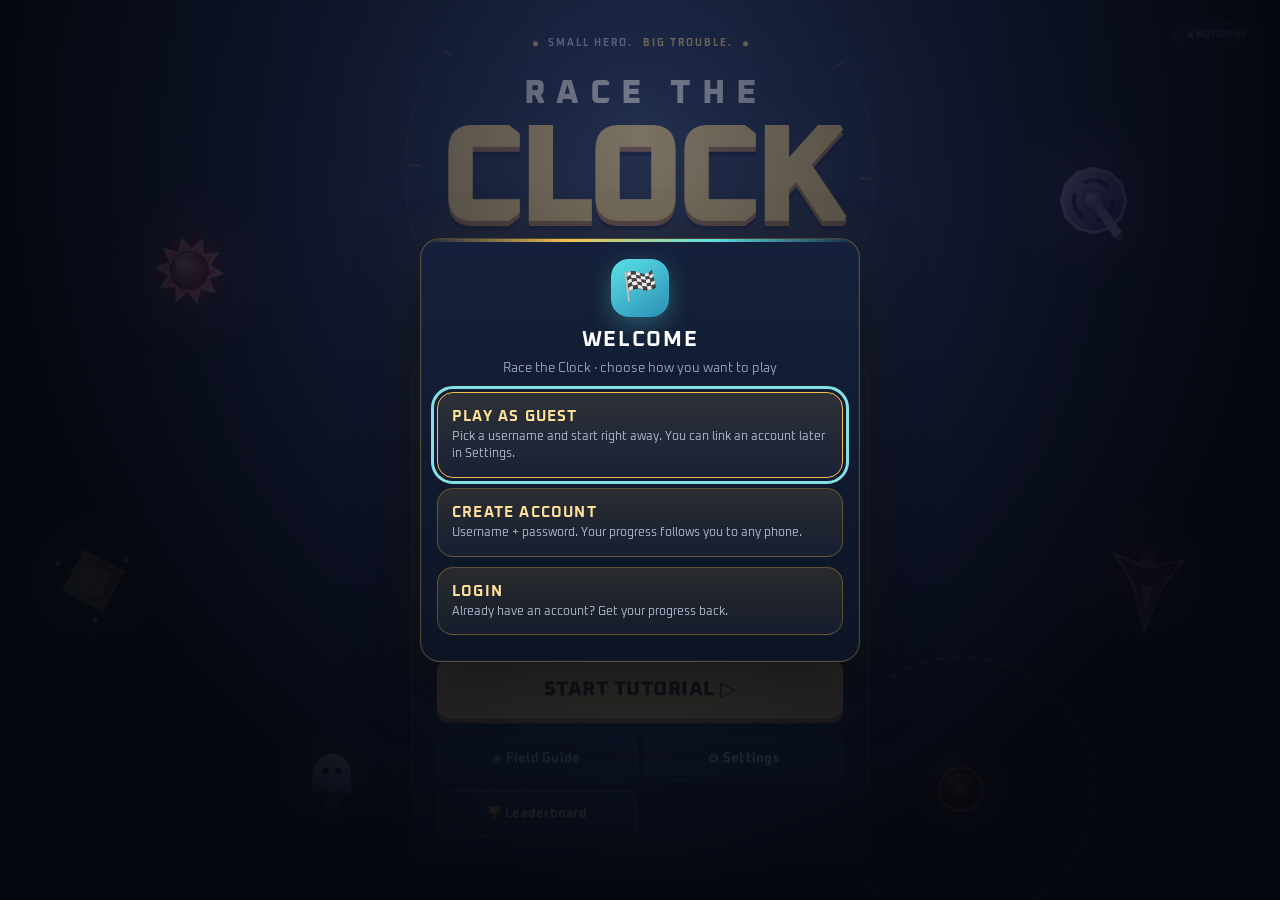
==== commit d404497e: "Add files via upload" ====
--- a/index.html
+++ b/index.html
@@ -5,7 +5,7 @@
 <script src="./polish.js" defer></script>
 <meta charset="utf-8">
 <meta name="viewport" content="width=device-width, initial-scale=1, viewport-fit=cover, user-scalable=no">
-<meta name="robots" content="noindex">
+<meta name="robots" content="index, follow, max-image-preview:large">
 <link rel="manifest" href="manifest.webmanifest">
 <meta name="theme-color" content="#0b0c1a">
 <meta name="mobile-web-app-capable" content="yes">
@@ -14,7 +14,23 @@
 <meta name="apple-mobile-web-app-status-bar-style" content="black-translucent">
 <link rel="icon" type="image/png" href="icon-192.png">
 <link rel="apple-touch-icon" href="apple-touch-icon.png">
-<title>Race the Clock — Seven Bosses</title>
+<title>Race the Clock — Free Online Bullet-Hell Survival Game</title>
+<meta name="description" content="Play Race the Clock free in your browser or install it as an app. Dodge monsters, grab power-ups, beat 7 bosses and climb the leaderboard.">
+<link rel="canonical" href="https://mohamedchama430-rgb.github.io/race-the-clock/">
+<meta property="og:type" content="website">
+<meta property="og:site_name" content="Race the Clock">
+<meta property="og:title" content="Race the Clock — Free Online Bullet-Hell Survival Game">
+<meta property="og:description" content="Play Race the Clock free in your browser or install it as an app. Dodge monsters, grab power-ups, beat 7 bosses and climb the leaderboard.">
+<meta property="og:url" content="https://mohamedchama430-rgb.github.io/race-the-clock/">
+<meta property="og:image" content="https://mohamedchama430-rgb.github.io/race-the-clock/og-image.png">
+<meta property="og:image:width" content="1200">
+<meta property="og:image:height" content="630">
+<meta property="og:image:alt" content="Race the Clock — survive the horde and beat seven bosses">
+<meta name="twitter:card" content="summary_large_image">
+<meta name="twitter:title" content="Race the Clock — Free Online Bullet-Hell Survival Game">
+<meta name="twitter:description" content="Play Race the Clock free in your browser or install it as an app. Dodge monsters, grab power-ups, beat 7 bosses and climb the leaderboard.">
+<meta name="twitter:image" content="https://mohamedchama430-rgb.github.io/race-the-clock/og-image.png">
+<script type="application/ld+json">{"@context": "https://schema.org", "@type": "VideoGame", "name": "Race the Clock", "url": "https://mohamedchama430-rgb.github.io/race-the-clock/", "description": "Play Race the Clock free in your browser or install it as an app. Dodge monsters, grab power-ups, beat 7 bosses and climb the leaderboard.", "image": "https://mohamedchama430-rgb.github.io/race-the-clock/og-image.png", "genre": ["Action", "Survival", "Arcade"], "applicationCategory": "Game", "operatingSystem": "Any (web browser)", "playMode": "SinglePlayer", "inLanguage": "en", "isAccessibleForFree": true, "offers": {"@type": "Offer", "price": "0", "priceCurrency": "USD", "availability": "https://schema.org/InStock"}}</script>
 <link rel="stylesheet" href="https://fonts.googleapis.com/css2?family=Oxanium:wght@500;700;800&display=swap">
 <style>
 :root{
@@ -729,6 +745,7 @@
 <link rel="stylesheet" href="./polish.css">
 </head>
 <body data-mode="menu">
+<noscript><h1>Race the Clock</h1><p>Play Race the Clock free in your browser or install it as an app. Dodge monsters, grab power-ups, beat 7 bosses and climb the leaderboard. Race the Clock is a free survival bullet-hell game that runs in your browser and can be installed as an app. Enable JavaScript to play.</p></noscript>
 <div id="editionBadge">RACE THE CLOCK / NEON EDITION</div>
 <div id="safe"></div>
 <canvas id="c"></canvas>
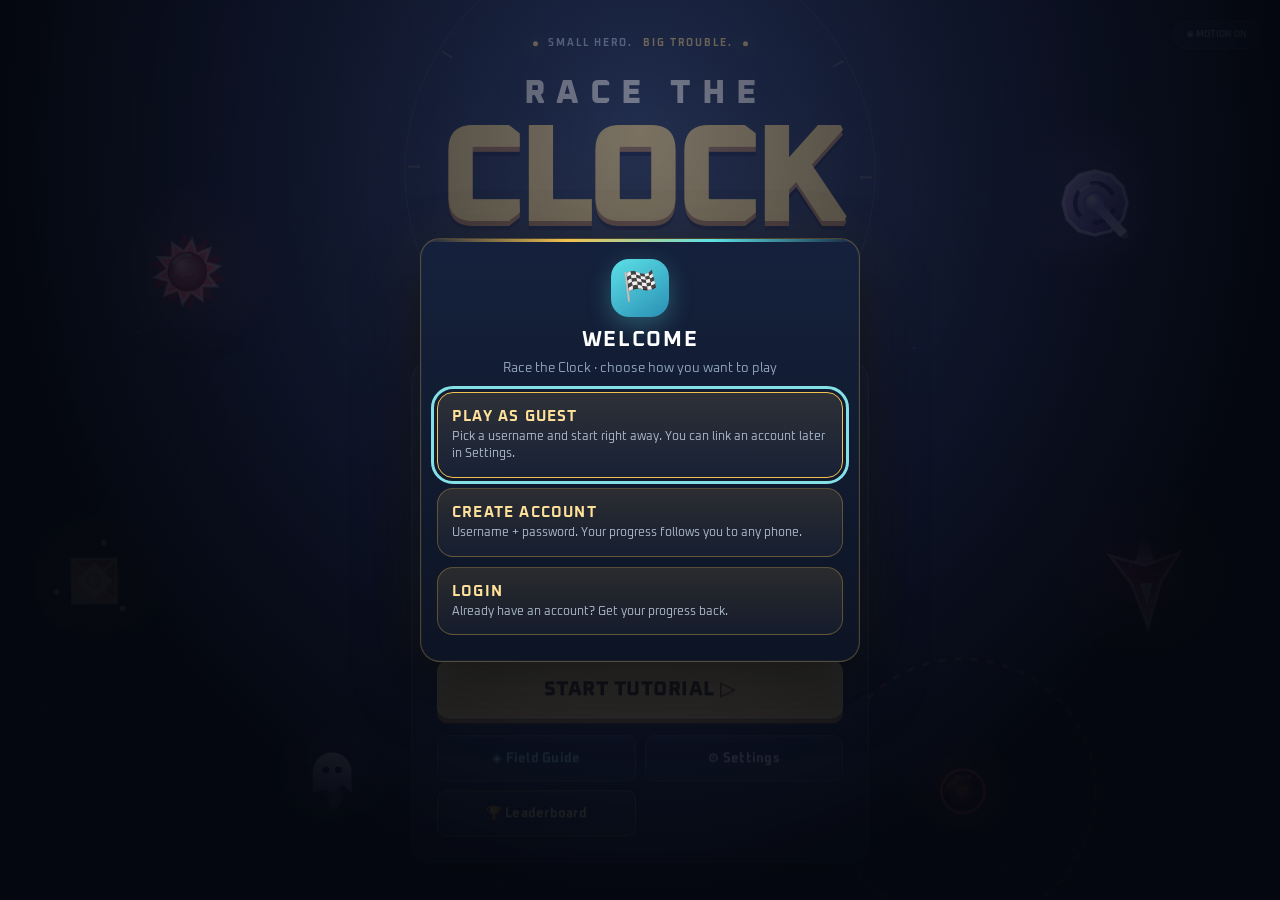
==== commit 106fec69: "Add files via upload" ====
--- a/index.html
+++ b/index.html
@@ -2,10 +2,12 @@
 <html lang="en" dir="ltr">
 <head>
 <script src="./language.js"></script>
+<script src="./studio-ui.js" defer></script>
+<link rel="stylesheet" href="./studio-ui.css">
 <script src="./polish.js" defer></script>
 <meta charset="utf-8">
 <meta name="viewport" content="width=device-width, initial-scale=1, viewport-fit=cover, user-scalable=no">
-<meta name="robots" content="index, follow, max-image-preview:large">
+<meta name="robots" content="noindex">
 <link rel="manifest" href="manifest.webmanifest">
 <meta name="theme-color" content="#0b0c1a">
 <meta name="mobile-web-app-capable" content="yes">
@@ -14,23 +16,7 @@
 <meta name="apple-mobile-web-app-status-bar-style" content="black-translucent">
 <link rel="icon" type="image/png" href="icon-192.png">
 <link rel="apple-touch-icon" href="apple-touch-icon.png">
-<title>Race the Clock — Free Online Bullet-Hell Survival Game</title>
-<meta name="description" content="Play Race the Clock free in your browser or install it as an app. Dodge monsters, grab power-ups, beat 7 bosses and climb the leaderboard.">
-<link rel="canonical" href="https://mohamedchama430-rgb.github.io/race-the-clock/">
-<meta property="og:type" content="website">
-<meta property="og:site_name" content="Race the Clock">
-<meta property="og:title" content="Race the Clock — Free Online Bullet-Hell Survival Game">
-<meta property="og:description" content="Play Race the Clock free in your browser or install it as an app. Dodge monsters, grab power-ups, beat 7 bosses and climb the leaderboard.">
-<meta property="og:url" content="https://mohamedchama430-rgb.github.io/race-the-clock/">
-<meta property="og:image" content="https://mohamedchama430-rgb.github.io/race-the-clock/og-image.png">
-<meta property="og:image:width" content="1200">
-<meta property="og:image:height" content="630">
-<meta property="og:image:alt" content="Race the Clock — survive the horde and beat seven bosses">
-<meta name="twitter:card" content="summary_large_image">
-<meta name="twitter:title" content="Race the Clock — Free Online Bullet-Hell Survival Game">
-<meta name="twitter:description" content="Play Race the Clock free in your browser or install it as an app. Dodge monsters, grab power-ups, beat 7 bosses and climb the leaderboard.">
-<meta name="twitter:image" content="https://mohamedchama430-rgb.github.io/race-the-clock/og-image.png">
-<script type="application/ld+json">{"@context": "https://schema.org", "@type": "VideoGame", "name": "Race the Clock", "url": "https://mohamedchama430-rgb.github.io/race-the-clock/", "description": "Play Race the Clock free in your browser or install it as an app. Dodge monsters, grab power-ups, beat 7 bosses and climb the leaderboard.", "image": "https://mohamedchama430-rgb.github.io/race-the-clock/og-image.png", "genre": ["Action", "Survival", "Arcade"], "applicationCategory": "Game", "operatingSystem": "Any (web browser)", "playMode": "SinglePlayer", "inLanguage": "en", "isAccessibleForFree": true, "offers": {"@type": "Offer", "price": "0", "priceCurrency": "USD", "availability": "https://schema.org/InStock"}}</script>
+<title>Race the Clock — Seven Bosses</title>
 <link rel="stylesheet" href="https://fonts.googleapis.com/css2?family=Oxanium:wght@500;700;800&display=swap">
 <style>
 :root{
@@ -42,7 +28,7 @@
 html{scroll-padding-top:env(safe-area-inset-top,0px);height:100%}
 html,body{margin:0;background:var(--ink);color:var(--bone);overflow:hidden;
   font-family:'Oxanium',system-ui,sans-serif;-webkit-user-select:none;user-select:none;
-  -webkit-tap-highlight-color:transparent;touch-action:none}
+  -webkit-tap-highlight-color:transparent;touch-action:auto}
 body{height:100%;background:var(--ink)}
 canvas#c{position:fixed;inset:0;width:100%;height:100%;display:block;touch-action:none}
 #safe{position:fixed;top:0;left:0;visibility:hidden;padding-top:env(safe-area-inset-top,0px);width:0;box-sizing:border-box}
@@ -422,7 +408,7 @@
 function admin(){return st(K.ADM)==='1';}
 /* ---------- soft lock: only admins see Choose Stage and the guide's "Try it" ---------- */
 if(ON){var de=document.documentElement;de.classList.add('rtc-lb-on');if(admin())de.classList.add('rtc-admin');
- var gs=document.createElement('style');gs.textContent='html.rtc-lb-on:not(.rtc-admin) #stageBtn,html.rtc-lb-on:not(.rtc-admin) #gTry{display:none!important}';(document.head||de).appendChild(gs);}
+ var gs=document.createElement('style');gs.textContent='html.rtc-lb-on:not(.rtc-admin) #stageBtn{display:none!important}';(document.head||de).appendChild(gs);}
 function setAdmin(v){st(K.ADM,v?'1':null);document.documentElement.classList.toggle('rtc-admin',!!v);}
 /* ---------- API (Supabase REST, public key only) ---------- */
 function headers(){var h={'apikey':KEY,'Content-Type':'application/json','Accept':'application/json'};if(KEY.indexOf('eyJ')===0)h.Authorization='Bearer '+KEY;return h;}
@@ -489,7 +475,7 @@
 window.rtcLB={touch:touch,played:played,sync:syncAll,enabled:ON,can:function(){return !ON||admin();}};
 if(!ON)return;
 /* play time: counted only while the game is really in "play" mode and visible */
-var tickN=0,acc=0;setInterval(function(){if(document.visibilityState!=='visible'||modeNow()!=='play')return;acc++;tickN++;if(acc>=5){st(K.SEC,String(num(K.SEC)+acc));acc=0;}if(tickN%60===0)touch();},1000);
+var tickN=0,acc=0;setInterval(function(){if(document.visibilityState!=='visible'||modeNow()!=='play'||document.body.dataset.practice==='true')return;acc++;tickN++;if(acc>=5){st(K.SEC,String(num(K.SEC)+acc));acc=0;}if(tickN%60===0)touch();},1000);
 
 /* ====================== dialogs & account screens ====================== */
 var MSG={length:'The username must be 5 to 16 characters.',invalid:'Use letters, numbers, spaces and _ . - only (no symbols).',reserved:'This username is not allowed. Choose another one.',taken:'This username is already taken. Choose another one.',
@@ -745,7 +731,6 @@
 <link rel="stylesheet" href="./polish.css">
 </head>
 <body data-mode="menu">
-<noscript><h1>Race the Clock</h1><p>Play Race the Clock free in your browser or install it as an app. Dodge monsters, grab power-ups, beat 7 bosses and climb the leaderboard. Race the Clock is a free survival bullet-hell game that runs in your browser and can be installed as an app. Enable JavaScript to play.</p></noscript>
 <div id="editionBadge">RACE THE CLOCK / NEON EDITION</div>
 <div id="safe"></div>
 <canvas id="c"></canvas>
@@ -950,7 +935,7 @@
       const d=noiseBuf.getChannelData(0);for(let i=0;i<d.length;i++)d[i]=Math.random()*2-1;
     }catch(e){AC=null;}
   }
-  if(AC&&AC.state==='suspended')AC.resume();
+  if(AC&&AC.state==='suspended'&&!document.hidden)AC.resume().catch(()=>{});
 }
 function tone(f1,f2,dur,type,vol,t0,dest){
   if(!AC)return;
@@ -960,14 +945,14 @@
   if(f2!==f1)o.frequency.exponentialRampToValueAtTime(Math.max(20,f2),t+dur);
   g.gain.setValueAtTime(vol||.2,t);
   g.gain.exponentialRampToValueAtTime(.0001,t+dur);
-  o.connect(g);g.connect(dest||sfxBus);o.start(t);o.stop(t+dur+.03);
+  o.connect(g);g.connect(dest||sfxBus);o.onended=()=>{o.disconnect();g.disconnect();};o.start(t);o.stop(t+dur+.03);
 }
 function noise(dur,freq,q,type,vol,t0,dest){
   if(!AC||!noiseBuf)return;
-  const t=t0||AC.currentTime,s=AC.createBufferSource();s.buffer=noiseBuf;
+  const t=t0||AC.currentTime,s=AC.createBufferSource();s.buffer=noiseBuf;s.loop=true;
   const f=AC.createBiquadFilter();f.type=type||'bandpass';f.frequency.value=freq;f.Q.value=q||1;
   const g=AC.createGain();g.gain.setValueAtTime(vol||.2,t);g.gain.exponentialRampToValueAtTime(.0001,t+dur);
-  s.connect(f);f.connect(g);g.connect(dest||sfxBus);s.start(t);s.stop(t+dur+.02);
+  s.connect(f);f.connect(g);g.connect(dest||sfxBus);s.onended=()=>{s.disconnect();f.disconnect();g.disconnect();};s.start(t);s.stop(t+dur+.02);
 }
 function pad(f,t0,dur,vol){
   if(!AC)return;
@@ -976,7 +961,7 @@
   g.gain.setValueAtTime(.0001,t0);
   g.gain.linearRampToValueAtTime(vol,t0+Math.min(.5,dur*.3));
   g.gain.linearRampToValueAtTime(.0001,t0+dur);
-  o.connect(g);g.connect(musicBus);o.start(t0);o.stop(t0+dur+.05);
+  o.connect(g);g.connect(musicBus);o.onended=()=>{o.disconnect();g.disconnect();};o.start(t0);o.stop(t0+dur+.05);
 }
 function sf(fn){return function(){if(AC&&!muted&&!demoActive)fn();};}
 const sfx={
@@ -989,10 +974,10 @@
   boom:sf(()=>{noise(.5,400,.6,'lowpass',.5);tone(170,28,.5,'sawtooth',.28);}),
   mineTick:sf(()=>tone(1400,1400,.04,'square',.05)),
   tick(n){if(!AC||muted||demoActive)return;tone(900+(5-n)*140,900+(5-n)*140,.07,'square',.08);},
-  chime:sf(()=>{tone(880,880,.25,'sine',.08);setTimeout(()=>{tone(1320,1320,.3,'sine',.07);},90);}),
-  clear:sf(()=>{[523,659,784,1046,1318].forEach((f,i)=>setTimeout(()=>{tone(f,f,.45,'triangle',.14);tone(f*2,f*2,.35,'sine',.05);},i*105));}),
-  stage:sf(()=>{tone(110,60,.8,'sawtooth',.2);setTimeout(()=>tone(220,150,.5,'square',.08),130);}),
-  siren:sf(()=>{tone(60,38,1.6,'sawtooth',.3);noise(1.2,200,.8,'lowpass',.3);tone(500,900,.45,'sawtooth',.15);setTimeout(()=>tone(900,500,.45,'sawtooth',.15),450);}),
+  chime:sf(()=>{tone(880,880,.25,'sine',.08);tone(1320,1320,.3,'sine',.07,AC.currentTime+.09);}),
+  clear:sf(()=>{const t=AC.currentTime;[523,659,784,1046,1318].forEach((f,i)=>{tone(f,f,.45,'triangle',.14,t+i*.105);tone(f*2,f*2,.35,'sine',.05,t+i*.105);});}),
+  stage:sf(()=>{tone(110,60,.8,'sawtooth',.2);tone(220,150,.5,'square',.08,AC.currentTime+.13);}),
+  siren:sf(()=>{tone(60,38,1.6,'sawtooth',.3);noise(1.2,200,.8,'lowpass',.3);tone(500,900,.45,'sawtooth',.15);tone(900,500,.45,'sawtooth',.15,AC.currentTime+.45);}),
   split:sf(()=>{noise(.25,1500,.8,'bandpass',.3);tone(500,150,.25,'square',.12);}),
   blink:sf(()=>{tone(1200,300,.18,'sine',.1);tone(300,1200,.2,'triangle',.06);}),
   lock:sf(()=>tone(1800,1800,.06,'square',.07)),
@@ -1001,9 +986,9 @@
   pShield:sf(()=>{tone(500,1500,.35,'sine',.14);tone(750,2250,.35,'triangle',.09);}),
   pSlow:sf(()=>{tone(900,200,.5,'sine',.16);tone(450,100,.5,'triangle',.1);}),
   pPulse:sf(()=>{noise(.7,900,.6,'bandpass',.4);tone(240,900,.4,'sawtooth',.14);}),
-  pHour:sf(()=>{tone(1047,1047,.3,'sine',.12);setTimeout(()=>tone(1568,1568,.4,'sine',.1),100);}),
+  pHour:sf(()=>{tone(1047,1047,.3,'sine',.12);tone(1568,1568,.4,'sine',.1,AC.currentTime+.10);}),
   pSpeed:sf(()=>{tone(300,1800,.25,'sawtooth',.1);tone(600,3000,.25,'square',.04);}),
-  pHeart:sf(()=>{tone(523,523,.25,'triangle',.14);setTimeout(()=>tone(784,784,.4,'triangle',.14),120);}),
+  pHeart:sf(()=>{tone(523,523,.25,'triangle',.14);tone(784,784,.4,'triangle',.14,AC.currentTime+.12);}),
   shieldBreak:sf(()=>{noise(.35,3000,1,'highpass',.3);tone(900,200,.3,'triangle',.15);})
 };
 const BASS=[0,0,3,0,5,0,7,5],ARP=[0,3,7,12,7,3,10,7],LEAD=[0,3,5,7,10,12,15,17],KEYS=[0,3,5,7,2];
@@ -1040,7 +1025,7 @@
 function musicTick(){
   if(!AC||!musicLP)return;
   const now=AC.currentTime;
-  if(muted||(mode!=='play'&&!calmMode())){needSync=true;return;}
+  if(document.hidden||muted||(SET&&SET.music===0)||(mode!=='play'&&!calmMode())){needSync=true;return;}
   if(needSync||nextStep<now-.4){nextStep=now+.05;needSync=false;}
   while(nextStep<now+.12){
     if(calmMode())ambient(nextStep,stepIdx++);else playStep(nextStep,stepIdx++);
@@ -1058,7 +1043,7 @@
 for(let i=0;i<70;i++)motes.push({x:Math.random(),y:Math.random(),vx:(Math.random()-.5)*.012,vy:-(.01+Math.random()*.03),s:.6+Math.random()*1.8,a:.12+Math.random()*.25});
 const GEARS=[{x:.12,y:.2,r:90,n:14,d:1,s:.12},{x:.9,y:.75,r:130,n:18,d:-1,s:.08},{x:.78,y:.14,r:60,n:10,d:-1,s:.2},{x:.18,y:.86,r:72,n:12,d:1,s:.15}];
 
-function setMode(m){mode=m;needSync=true;stepIdx=0;document.body.setAttribute('data-mode',m);}
+function setMode(m){document.body.dataset.practice=String(!!(run.practice||run.trial));mode=m;needSync=true;stepIdx=0;document.body.setAttribute('data-mode',m);}
 function stageDur(n){
   if(n%5===0)return 40;
   if(run.survival)return Math.min(42,18+Math.floor((n-1)*.65));
@@ -1085,14 +1070,19 @@
 const JR=58;
 const $=id=>document.getElementById(id);
 
+function resetControls(){for(const k in keys)keys[k]=false;joyId=null;jx=0;jy=0;}
 window.addEventListener('keydown',e=>{
-  if(e.target&&e.target.tagName==='INPUT'){
-    if(e.code==='Enter'||e.code==='NumpadEnter'){e.preventDefault();playStage();}
-    else if(e.code==='Escape')stageBack();
+  const target=e.target;
+  if(target&&(target.matches('input,textarea,select')||target.isContentEditable)){
+    if(mode==='stage'&&target.id==='stInput'){
+      if(e.code==='Enter'||e.code==='NumpadEnter'){e.preventDefault();playStage();}
+      else if(e.code==='Escape'){e.preventDefault();stageBack();}
+    }else if(mode==='guide'&&e.code==='Escape'){e.preventDefault();guideBack();}
     return;
   }
+  if(target&&target.closest('button,a,summary')&&['Enter','NumpadEnter','Space'].includes(e.code))return;
   const block=['ArrowUp','ArrowDown','ArrowLeft','ArrowRight','Space'];
-  if(block.indexOf(e.code)>-1)e.preventDefault();
+  if((mode==='play'||mode==='clear')&&block.includes(e.code))e.preventDefault();
   keys[e.code]=true;
   ensureAudio();
   if(e.repeat)return;
@@ -1106,9 +1096,9 @@
     else if(mode==='pause')togglePause();
   }
 });
-window.addEventListener('keyup',e=>{keys[e.code]=false;});
-window.addEventListener('blur',()=>{for(const k in keys)keys[k]=false;if(mode==='play')togglePause();});
-document.addEventListener('visibilitychange',()=>{if(document.hidden&&mode==='play')togglePause();});
+window.addEventListener('keyup',e=>{keys[e.code]=false;},true);
+window.addEventListener('blur',()=>{resetControls();if(mode==='play'||mode==='clear')togglePause();});
+document.addEventListener('visibilitychange',()=>{if(document.hidden){resetControls();if(mode==='play'||mode==='clear')togglePause();if(AC&&AC.state==='running')AC.suspend().catch(()=>{});}else if(AC){needSync=true;ensureAudio();}});
 document.addEventListener('contextmenu',e=>e.preventDefault());
 window.addEventListener('pointerdown',ensureAudio);
 
@@ -1129,6 +1119,7 @@
 function endJoy(e){if(e.pointerId===joyId){joyId=null;jx=0;jy=0;}}
 cv.addEventListener('pointerup',endJoy);
 cv.addEventListener('pointercancel',endJoy);
+cv.addEventListener('lostpointercapture',endJoy);
 
 const muteBtn=$('muteBtn');
 function toggleMute(){
@@ -1137,12 +1128,13 @@
 }
 muteBtn.addEventListener('click',()=>{ensureAudio();toggleMute();});
 function togglePause(){
+  resetControls();
   if(mode==='play'||mode==='clear'){prevMode=mode;setMode('pause');joyId=null;jx=0;jy=0;resumeT=0;sfx.click();}
   else if(mode==='pause'){setMode(prevMode);resumeT=3;resumeLast=0;sfx.click();}   /* the game waits 3 seconds before it moves again */
 }
 $('pauseBtn').addEventListener('click',togglePause);
 $('resume').addEventListener('click',togglePause);
-function toMenu(){sfx.click();S=newState();trail=[];parts=[];rings=[];pops=[];banner=null;setBG(0);makeActors();refreshMenu();setMode('menu');}
+function toMenu(){studioCleanup();sfx.click();S=newState();trail=[];parts=[];rings=[];pops=[];banner=null;setBG(0);makeActors();refreshMenu();setMode('menu');}
 $('pMenu').addEventListener('click',toMenu);
 $('oMenu').addEventListener('click',toMenu);
 $('go').addEventListener('click',()=>{if(selectedMode==='classic'&&cp.stage>1)startGame(cp.stage,cp.bonus,false,null,false);else startGame(1,0);});
@@ -1313,13 +1305,164 @@
   GUIDE.sort((a,b)=>(key(a)-key(b))||(a._i-b._i));
 })();
 
+/* Studio gameplay systems: small, run-local additions; never serialized. */
+const STUDIO_UPGRADES=[
+ {id:'magnet',title:{en:'Pickup magnet',ar:'جذب التعزيزات'},description:{en:'Pull pickups from 35 extra units away. Two ranks maximum.',ar:'اجذب التعزيزات من مسافة إضافية 35. مستويان كحد أقصى.'}},
+ {id:'guard',title:{en:'Recovery shield',ar:'درع متجدد'},description:{en:'Gain a shield now and every 3 stages; rank 2: every 2 stages.',ar:'درع الآن وكل 3 مراحل؛ المستوى الثاني: كل مرحلتين.'}},
+ {id:'anchor',title:{en:'Gravity resistance',ar:'مقاومة الجاذبية'},description:{en:'Reduce gravity pull by 18%. Two ranks maximum.',ar:'خفّض سحب الجاذبية بنسبة 18٪. مستويان كحد أقصى.'}}
+];
+const STUDIO_MIXES=[
+ {name:{en:'Crossfire',ar:'نيران متقاطعة'},ids:['s','T','c','z','b','u']},
+ {name:{en:'Orbit breakers',ar:'كسر المدار'},ids:['b','u','g','t','d','e']},
+ {name:{en:'Ambush',ar:'كمين'},ids:['h','H','m','M','l','a']},
+ {name:{en:'Swarm',ar:'سرب'},ids:['p','P','w','Q','c','z']}
+];
+function studioText(v){return typeof v==='object'?v[RTC_I18N.language]||v.en:v;}
+function studioActive(){return !demoActive&&!run.practice&&!run.trial&&!run.tutorial;}
+function studioRank(id){return !demoActive&&run.survival&&run.upgrades?run.upgrades[id]||0:0;}
+function studioBegin(){
+ S.nearCount=0;S.nearNext=0;S.hitCount=0;S.pickCount=0;S.lastCause=null;S.challenge=null;
+ if(!studioActive()){window.RTC_STUDIO_UI?.setChallenge(null);return;}
+ if(run.nextSlow){S.slow=run.nextSlow;run.nextSlow=0;}if(run.nextSpeed){S.speedT=run.nextSpeed;run.nextSpeed=0;}
+ const normal=survivalWave(S.stage);
+ const mix=run.survival?(Number.isInteger(run.lastMix)?(run.lastMix+1+(Math.random()*3|0))%STUDIO_MIXES.length:(Math.random()*STUDIO_MIXES.length|0)):(normal-1)%STUDIO_MIXES.length;
+ if(S.stage%5!==0)run.lastMix=mix;
+ S.composition=STUDIO_MIXES[mix];
+ if(studioRank('guard')&&S.stage>=run.guardNext){S.shield=true;run.guardNext=S.stage+(studioRank('guard')===2?2:3);}
+ if(S.stage%5!==0&&!run.hideChallenges){
+   const kind=S.stage<6?'clean':['clean','pickup','near'][(normal-1)%3];
+   S.challenge={kind,target:kind==='clean'?1:kind==='pickup'?2:3,progress:0,complete:false,failed:false};
+   // Collect-two objectives get a second natural pickup within the stage.
+   if(kind==='pickup')S.itemT=4;
+ }
+ studioChallengeUI();
+}
+function studioWeight(k,w){if(!S.composition||!studioActive()||S.stage%5===0)return w;return w*(S.composition.ids.includes(k)?1.8:.65);}
+function studioChallengeUI(){
+ const c=S.challenge;if(!c||demoActive){if(!demoActive)window.RTC_STUDIO_UI?.setChallenge(null);return;}
+ const titles={clean:{en:'Finish without taking damage',ar:'أكمل دون خسارة قلب'},pickup:{en:'Collect 2 pickups',ar:'اجمع تعزيزين'},near:{en:'Make 3 close dodges',ar:'نفّذ 3 تفاديات قريبة'}};
+ window.RTC_STUDIO_UI?.setChallenge({title:titles[c.kind],description:c.failed?{en:'Try again next stage — no penalty',ar:'جرّب المرحلة القادمة — دون عقوبة'}:{en:'Optional · +150 points',ar:'اختياري · 150 نقطة إضافية'},progress:c.progress,target:c.target,complete:c.complete,onDismiss:()=>{run.hideChallenges=true;S.challenge=null;window.RTC_STUDIO_UI?.setChallenge(null);}});
+}
+function studioObjective(kind){
+ if(!studioActive())return;const c=S.challenge;if(!c||c.complete||c.failed||c.kind!==kind)return;
+ c.progress=Math.min(c.target,c.progress+1);
+ if(c.progress>=c.target){c.complete=true;S.bonus+=150;run.challenges++;popup(S.px,S.py-42*U,'Challenge +150','#91ead0');sfx.chime();}
+ studioChallengeUI();
+}
+function studioNearMiss(){
+ if(!studioActive()||S.inv>0||S.shield||Math.hypot(S.vx,S.vy)<35*U)return;
+ for(const b of S.bullets){
+  if(b.nearDone||b.life<=0||Math.hypot(b.vx,b.vy)<25*U)continue;
+  const d=Math.hypot(b.x-S.px,b.y-S.py),hit=(9+5)*U*.85;
+  if(d<=hit){b.nearDone=true;continue;}
+  if(d<hit+17*U)b.nearEntered=true;
+  else if(b.nearEntered){
+   b.nearDone=true;
+   if(S.t<S.nearNext||S.nearCount>=8)continue;
+   S.nearNext=S.t+.5;S.nearCount++;run.nearTotal++;S.bonus+=20;
+   popup(S.px,S.py-24*U,'Near miss +20','#8de7dc');ring(S.px,S.py,25*U,'#8de7dc',.25);sfx.tick(5);studioObjective('near');
+  }
+ }
+}
+function studioChoices(){
+ const out=STUDIO_UPGRADES.filter(x=>studioRank(x.id)<2).map(x=>({...x,title:{en:x.title.en+' · '+(studioRank(x.id)+1)+'/2',ar:x.title.ar+' · '+(studioRank(x.id)+1)+'/2'}}));
+ const supplies=[{id:'focus',title:{en:'Calm opening',ar:'بداية هادئة'},description:{en:'Slow enemies for the first 4 seconds of the next stage.',ar:'بطّئ الأعداء أول 4 ثوانٍ من المرحلة القادمة.'}},{id:'sprint',title:{en:'Quick start',ar:'انطلاقة سريعة'},description:{en:'Gain speed for the first 5 seconds of the next stage.',ar:'اربح سرعة أول 5 ثوانٍ من المرحلة القادمة.'}},{id:'score',title:{en:'Score cache',ar:'رصيد نقاط'},description:{en:'Gain 200 points immediately.',ar:'اربح 200 نقطة مباشرة.'}}];
+ return out.concat(supplies).slice(0,3);
+}
+function studioAdvance(){S.stage++;setMode('play');beginStage();}
+function studioReward(){
+ resetControls();setMode('reward');window.RTC_STUDIO_UI?.setChallenge(null);
+ const choices=studioChoices();let chosen=false;
+ window.RTC_STUDIO_UI.showRewards({choices,onChoose:id=>{
+  if(chosen||mode!=='reward'||!choices.some(c=>c.id===id))return;chosen=true;
+  if(STUDIO_UPGRADES.some(c=>c.id===id)){run.upgrades[id]=(run.upgrades[id]||0)+1;if(id==='guard'){S.shield=true;run.guardNext=S.stage+1+(studioRank('guard')===2?2:3);}}
+  else if(id==='focus')run.nextSlow=4;
+  else if(id==='sprint')run.nextSpeed=5;else S.bonus+=200;
+  window.RTC_STUDIO_UI.hideRewards();studioAdvance();
+ }});
+}
+function studioCause(k,fallback){const g=GUIDE.find(x=>x.id===k);return g?g.name:fallback||'Arena hazard';}
+function studioCleanup(){document.getElementById('studioResultMount')?.remove();window.RTC_STUDIO_UI?.hideRewards();window.RTC_STUDIO_UI?.hideResult();window.RTC_STUDIO_UI?.hideTraining();window.RTC_STUDIO_UI?.setChallenge(null);}
+function studioResult(){
+ if(run.trial||run.practice)return;
+ const node=document.createElement('div');node.id='studioResultMount';$('bestLine').after(node);
+ window.RTC_STUDIO_UI?.showResult({compact:true,cause:RTC_I18N.searchText?RTC_I18N.text(S.lastCause||'Arena hazard'):S.lastCause,stage:S.stage,score:Math.floor(S.t*10)+S.bonus,best:run.survival?survivalBest:best,achievement:{en:run.nearTotal+' close dodges · '+run.challenges+' challenges',ar:run.nearTotal+' تفاديات قريبة · '+run.challenges+' تحديات'}},node);
+}
+function studioTraining(id,attack='signature'){
+ studioCleanup();demo=null;startGame(TRIAL_STAGE[id],0,true,id,false);
+ run.training=attack!=='full'?{id,attack,guidance:true,hits:0,cycle:0}:null;
+ if(run.training){S.p2=true;S.p3=attack==='final';S.left=attack==='final'?11:30;S.stDur=40;S.itemT=999;S.items=[];S.enemies[0].warm=0;studioRestartPattern();}
+ window.RTC_STUDIO_UI.showTraining({attacks:[{id:'signature',label:{en:'Signature attack',ar:'الضربة المميزة'}},{id:'final',label:{en:'Final phase',ar:'الطور الأخير'}},{id:'full',label:{en:'Full fight',ar:'معركة كاملة'}}],selected:attack,guidance:true,onAttack:a=>studioTraining(id,a),onRestart:()=>studioTraining(id,attack),onExit:backToGuide,onGuidance:v=>{if(run.training)run.training.guidance=v;}});
+ studioTrainingHint();
+}
+function studioTrainingHint(){if(!run.training)return;window.RTC_STUDIO_UI?.setTrainingHint({en:'Practice only · dashed mint circle = suggested dodge position · hits: '+run.training.hits,ar:'تدريب فقط · الدائرة الخضراء المتقطعة موضع مقترح للتفادي · الإصابات: '+run.training.hits});}
+function studioRestartPattern(){
+ const t=run.training,e=S.enemies.find(isBoss);if(!t||!e)return;
+ S.bullets=[];S.waves=[];S.inb=[];S.enemies=[e];
+ delete e.signature;delete e.setpiece;delete e.p3Warn;e.warm=0;e.vx=0;e.vy=0;e.hz=[];e.queue=[];
+ t.cycle=0;t.recovery=0;t.finished=false;t.prepare=e.k==='k'?1.6:0;
+ if(e.k==='k'){e.echoHistory=[];return;}
+ if(e.k==='j'||e.k==='x')startLegacyBossPattern(e);
+ else if(e.k==='C'||e.k==='E')startBossSetpiece(e);
+ else if(t.attack==='final'){e.p3CD=0;e.cT=0;e.ph=0;tickBossFinal(e,DT);}
+ else if(e.k==='q'){e.pt=999;e.a2=0;e.cT=0;e.chain2=false;}
+ else if(e.k==='v'){e.pt=0;e.ph=0;e.t2=999;e.nv=0;e.nvOn=false;}
+}
+function studioTrainingTick(){
+ const t=run.training,e=S.enemies.find(isBoss);if(!t||!e)return false;
+ t.cycle+=DT;
+ if(t.prepare>0){tickLegacyBossPattern(e,DT);t.prepare-=DT;if(t.prepare<=0)startLegacyBossPattern(e);return true;}
+ if(t.finished){t.recovery+=DT;if(t.recovery>=1.2)studioRestartPattern();return true;}
+ if(e.k==='k'||e.k==='x'){
+  tickLegacyBossPattern(e,DT);if(!e.signature)t.finished=true;
+ }else if(e.k==='j'){
+  e.t2=999; // Rehearse the charge chain without unrelated summons.
+  if(t.cycle>1&&e.ph===0&&!S.waves.length){t.finished=true;return true;}
+  return false;
+ }else if(e.k==='C'||e.k==='E'){
+  tickBossSetpiece(e,DT);if(!e.setpiece)t.finished=true;
+ }else if(t.attack==='final'){
+  if(e.p3Warn)tickBossFinal(e,DT);
+  else if(!S.bullets.length)t.finished=true;
+ }else{
+  // Exercise the original curtain/nova state machine; suppress the other attacks.
+  e.t2=999;if(e.k==='q')e.pt=999;
+  return false;
+ }
+ return true;
+}
+function drawStudioTrainingGuidance(){
+ const t=run.training,e=S.enemies.find(isBoss);if(!t||!t.guidance||!e||mode!=='play')return;
+ const candidates=[],margin=24*U,add=(x,y)=>{if(x>=margin&&x<=W-margin&&y>=safeTop+margin&&y<=H-margin)candidates.push({x,y});};
+ const h=e.signature,g=e.setpiece;
+ if(h?.kind==='echo'){
+  for(let y=safeTop+50*U;y<H-35*U;y+=65*U)for(let x=40*U;x<W-30*U;x+=65*U)if(h.points.every(p=>Math.hypot(x-p.x,y-p.y)>48*U))add(x,y);
+ }else if(h?.kind==='sectors'){
+  for(const off of [-1.4,1.4,Math.PI]){const a=h.angle+h.index*TAU/3+off;for(const r of [120,200,300])add(h.x+Math.cos(a)*r*U,h.y+Math.sin(a)*r*U);}
+ }else if(g?.kind==='stormgate')add(g.gap,Math.max(safeTop+40*U,Math.min(H-40*U,S.py)));
+ else if(g?.kind==='lunar'){
+  for(const r of [Math.max(90*U,g.r),g.r+45*U])add(g.x+Math.cos(g.gap)*r,g.y+Math.sin(g.gap)*r);
+ }else if(e.k==='j'){
+  if(S.waves.length){const w=S.waves[0],r=Math.max(100*U,w.r+35*U);add(w.x+Math.cos(w.gap)*r,w.y+Math.sin(w.gap)*r);}
+  else if(e.ph===1||e.ph===2)for(const side of [-1,1])add(S.px-Math.sin(e.ang)*110*U*side,S.py+Math.cos(e.ang)*110*U*side);
+ }else if(e.k==='q'){
+  if(e.p3Warn)add(Math.max(40*U,Math.min(W-40*U,S.px)),e.p3Warn.lane);
+  else if(e.cT>0){add(e.g1,Math.max(safeTop+50*U,S.py));add(e.g2,Math.max(safeTop+50*U,S.py));}
+ }else if(e.k==='v'&&e.p3Warn){const a=e.p3Warn.angle;add(e.x+Math.cos(a)*230*U,e.y+Math.sin(a)*230*U);}
+ const safe=candidates.filter(p=>Math.hypot(p.x-e.x,p.y-e.y)>er(e)+30*U&&S.bullets.every(b=>Math.hypot(p.x-b.x,p.y-b.y)>32*U)&&S.waves.every(w=>w.delay>0||Math.abs(Math.hypot(p.x-w.x,p.y-w.y)-w.r)>30*U||Math.abs(finalAngleDelta(Math.atan2(p.y-w.y,p.x-w.x),w.gap))<w.half-.12));
+ safe.sort((a,b)=>Math.hypot(a.x-S.px,a.y-S.py)-Math.hypot(b.x-S.px,b.y-S.py));const p=safe[0];if(!p)return;
+ ctx.save();ctx.strokeStyle='#a4ffd5';ctx.fillStyle='rgba(120,255,195,.07)';ctx.lineWidth=2*U;ctx.setLineDash([5*U,5*U]);ctx.beginPath();A(p.x,p.y,19*U);ctx.fill();ctx.stroke();ctx.restore();
+}
+
 /* ---------- game flow ---------- */
 function showBanner(txt,sub,t,kind){banner={txt:txt,sub:sub||'',t:t,tot:t,kind:kind||''};}
 function startGame(stage,bonus,practice,trial,survival){
+  studioCleanup();
   ensureAudio();sfx.start();if(!practice&&!trial&&window.rtcLB)window.rtcLB.played();
   if(!tutDone&&!practice&&!trial&&survival!==false){survival=false;selectedMode='classic';}
   run={stage:stage,bonus:bonus,practice:!!practice,trial:trial||null,survival:!practice&&!trial&&(survival===undefined?selectedMode==='survival':!!survival)};
   if(run.survival){stage=1;bonus=0;run.stage=1;run.bonus=0;}
+  run.upgrades={magnet:0,guard:0,anchor:0};run.nearTotal=0;run.challenges=0;run.hideChallenges=false;
   run.tutorial=false;
   if(!run.survival&&!run.practice&&!run.trial){if(tutDone&&stage<2){stage=2;run.stage=2;}run.tutorial=!tutDone&&stage===1;}
   $('pGuide').style.display=run.trial?'':'none';$('oGuide').style.display=run.trial?'':'none';
@@ -1363,6 +1506,8 @@
     if(run.trial)sub='Trying: '+trialName()+'. Survive '+S.stDur+' seconds';
     showBanner(run.trial?'TRIAL':'Stage '+n,sub,3);sfx.stage();
   }
+  studioBegin();
+  if(studioActive()&&n%5!==0&&banner)banner.sub+=' · '+studioText(S.composition.name);
   flash=.2;
 }
 
@@ -1374,16 +1519,17 @@
 }
 function popup(x,y,txt,col){if(pops.length>=60)pops.shift();pops.push({x:x,y:y,txt:txt,col:col,life:.9,max:.9});}
 function ring(x,y,r,col,life){if(rings.length>=80)rings.shift();rings.push({x:x,y:y,r:0,max:r,life:life||.5,tot:life||.5,col:col});}
+let studioProjectileSource=null;
 function shoot(x,y,a,sp){
   if(S.bullets.length>200)return;
-  S.bullets.push({x:x,y:y,vx:Math.cos(a)*sp*U,vy:Math.sin(a)*sp*U,life:4.5});
+  S.bullets.push({source:studioProjectileSource,x:x,y:y,vx:Math.cos(a)*sp*U,vy:Math.sin(a)*sp*U,life:4.5});
 }
 
 /* Turret V2 seeker shot: bends toward you at a limited turn rate (SEEK_TURN rad/s) for SEEK_TIME seconds, then flies straight on */
 const SEEK_TURN=1.25,SEEK_TIME=2.6;
 function shootSeeker(x,y,a,sp){
   if(S.bullets.length>200)return;
-  S.bullets.push({x:x,y:y,vx:Math.cos(a)*sp*U,vy:Math.sin(a)*sp*U,life:6,hm:true,hmT:SEEK_TIME,turn:SEEK_TURN});
+  S.bullets.push({source:studioProjectileSource,x:x,y:y,vx:Math.cos(a)*sp*U,vy:Math.sin(a)*sp*U,life:6,hm:true,hmT:SEEK_TIME,turn:SEEK_TURN});
 }
 function mk(k,x,y,warm,tier){
   const m=22*U;
@@ -1465,7 +1611,7 @@
   for(const w of WEIGHTS){
     if(!availableEnemy(w[0]))continue;
     {const cp=(w[0]==='e')?(S.stage>=30?2:1):(w[0]==='N')?(S.stage>=50?2:1):CAPS[w[0]];if(cp&&(cnt[w[0]]||0)>=cp)continue;}   /* Dart V2: 1 on screen, 2 from stage 30 | Mimic V2: 1 on screen, 2 from stage 50 */
-    pool.push(w);tot+=w[1];
+    const weight=studioWeight(w[0],w[1]);pool.push([w[0],weight]);tot+=weight;
   }
   if(!pool.length)return null;
   let r=Math.random()*tot;
@@ -1583,15 +1729,18 @@
   }
 }
 
-function hurt(pn){
+function hurt(pn,cause){
   if(S.inv>0||mode!=='play')return;
-  const push=()=>{if(pn){S.vx=pn[0]*420*U;S.vy=pn[1]*420*U;S.px+=pn[0]*pn[2]*U;S.py+=pn[1]*pn[2]*U;}};
+  const push=()=>{if(pn){S.vx=pn[0]*420*U;S.vy=pn[1]*420*U;S.px+=pn[0]*pn[2]*U;S.py+=pn[1]*pn[2]*U;const pr=9*U;S.px=Math.max(pr,Math.min(W-pr,S.px));S.py=Math.max(pr+safeTop*.4,Math.min(H-pr,S.py));}};
   if(S.shield){
     S.shield=false;S.inv=1.4;
     shove(S.px,S.py,170*U,'#5ce1e6');sfx.shieldBreak();push();
     popup(S.px,S.py-26*U,'Shield broke','#5ce1e6');
     return;
   }
+  if(!demoActive&&run.training){run.training.hits++;S.inv=1.2;push();sfx.hit();studioTrainingHint();return;}
+  S.lastCause=cause||studioCause(S.stage%5===0?bossFor(S.stage).k:null,'Arena hazard');
+  if(studioActive()){S.hitCount++;if(S.challenge&&S.challenge.kind==='clean'){S.challenge.failed=true;studioChallengeUI();}}
   S.lives--;hitFlash=.55;shake=Math.max(shake,16);sfx.hit();vib([50,30,70]);
   burst(S.px,S.py,'#ff5a5f',18,230);
   if(S.lives<=0){if(run.tutorial){S.lives=MAXL;popup(S.px,S.py-52*U,'Tutorial: hearts refilled','#ff6b8b');}else{die();return;}}
@@ -1615,7 +1764,7 @@
   for(const e of S.enemies){
     if((e.k!=='g'&&e.k!=='v'&&e.k!=='t')||e.warm>0)continue;
     const big=e.k==='v',isT=e.k==='t',gf=e.gf||0,dx=e.x-S.px,dy=e.y-S.py,d=Math.hypot(dx,dy),R=(big?290:(isT?170*(1+.6*gf):170))*U;
-    if(d<R&&d>1){const ps=(big?120*(e.ph===1?1.5:1):157.5*(isT?1+1.6*gf:1))*U*(isT?(.5*(1-d/R)+1.6*(1-d/R)*(1-d/R)):(1-d/R))*(S.speedT>0?.5:1);S.px+=dx/d*ps*DT;S.py+=dy/d*ps*DT;}
+    if(d<R&&d>1){const ps=(big?120*(e.ph===1?1.5:1):157.5*(isT?1+1.6*gf:1))*U*(isT?(.5*(1-d/R)+1.6*(1-d/R)*(1-d/R)):(1-d/R))*(S.speedT>0?.5:1)*(1-.18*studioRank('anchor'));S.px+=dx/d*ps*DT;S.py+=dy/d*ps*DT;}
   }
   const pr=9*U;
   S.px=Math.max(pr,Math.min(W-pr,S.px));S.py=Math.max(pr+safeTop*.4,Math.min(H-pr,S.py));
@@ -1653,16 +1802,16 @@
   if(S.speedT>0)S.speedT=Math.max(0,S.speedT-DT);
   const slowOn=S.slow>0,ed=DT*(slowOn?.45:1)*(run.survival&&S.stage%5!==0?Math.min(1.12,.84+survivalWave(S.stage)*.008):1);
   if(slowOn)S.slow=Math.max(0,S.slow-DT);
-  if(run.tutorial)tutTick();else S.left-=DT;
+  if(run.tutorial)tutTick();else if(!run.training||demoActive)S.left-=DT;
   movePlayer();
-  if(S.stage%5===0&&!S.p2&&S.left<=S.stDur*.5){
+  if((!run.training||demoActive)&&S.stage%5===0&&!S.p2&&S.left<=S.stDur*.5){
     S.p2=true;
     const bz=S.enemies.find(isBoss);
     showBanner('PHASE 2',(bz?BOSSNAME[bz.k]:'The boss')+' is enraged!',2.2,'hot');
     sfx.siren();shake=Math.max(shake,12);flash=.35;vib([20,45,35]);
   }
 
-  if(S.stage%5===0&&!S.p3&&S.left<=12){
+  if((!run.training||demoActive)&&S.stage%5===0&&!S.p3&&S.left<=12){
     S.p3=true;
     const bz=S.enemies.find(e=>isBoss(e)&&!e.dead);
     if(bz){bz.p3CD=1.4;bz.p3Count=0;if(richFX&&!lmReducedMotion()){ring(bz.x,bz.y,er(bz)*2,HEX[bz.k],.7);burst(bz.x,bz.y,LIGHT[bz.k],18,160);}}
@@ -1689,24 +1838,27 @@
       S.gqT=1.5;
     }
   }
-  S.itemT-=DT;
+  if(!run.training||demoActive)S.itemT-=DT;
   if(S.itemT<=0){
     const il=boss?10:8;
     S.items.push({k:pickItem(),x:70*U+Math.random()*(W-140*U),y:(100+safeTop)*U*.8+Math.random()*(H-190*U-safeTop),life:il,max:il});
-    S.itemT=boss?7+Math.random()*3:18+Math.random()*8;
+    S.itemT=boss?7+Math.random()*3:S.challenge?.kind==='pickup'&&!S.challenge.complete?Math.max(5,(S.stDur-5)/3):18+Math.random()*8;
   }
 
   // enemies
   let mineHit=false,armed=false;
   for(const e of S.enemies){
     if(e.warm>0){e.warm-=DT;continue;}
+    studioProjectileSource=e.k;
     e.age+=DT;e.life-=ed;
     const dx=S.px-e.x,dy=S.py-e.y,d=Math.hypot(dx,dy)||1,r=er(e);
     if(e.base==='N'&&e.k!=='N'){   // Mimic V2 is borrowing another monster's ability; time is up -> back to itself
       e.mc-=ed;
       if(e.mc<=0){e.k='N';e.ph=0;e.pt=3.5+Math.random()*2;e.vx=0;e.vy=0;e.dash=0;e.ct=null;burst(e.x,e.y,'#aab0d6',14,200);ring(e.x,e.y,70*U,'#aab0d6',.45);sfx.pop();}
     }
-    if(S.p3&&isBoss(e)&&tickBossFinal(e,ed))continue;
+    if(!demoActive&&run.training){if(!isBoss(e)){e.dead=true;continue;}if(studioTrainingTick())continue;}
+    if(tickLegacyBossPattern(e,ed))continue;
+    if(S.p3&&(e.k==='q'||e.k==='v')&&tickBossFinal(e,ed))continue;
     if(e.k==='C'||e.k==='E'){tickNewBoss(e,ed);continue;}
     if(e.k==='c'||e.k==='z'){
       let s=Math.min(235,78+S.stage*9)*U,kk=Math.min(1,ed*2.2);
@@ -1784,7 +1936,7 @@
       if(e.pt<=0){
         ring(e.x,e.y,90*U,'#ff7043',.5);burst(e.x,e.y,'#ff7043',22,260);
         shake=Math.max(shake,8);sfx.boom();
-        if(Math.hypot(e.x-S.px,e.y-S.py)<90*U)mineHit=true;
+        if(Math.hypot(e.x-S.px,e.y-S.py)<90*U)mineHit=e.k;
         for(let i=0;i<8;i++)shoot(e.x,e.y,i/8*TAU+.2,150);
         e.dead=true;
       }
@@ -1800,7 +1952,7 @@
         if(e.pt<=0){
           ring(e.x,e.y,90*U,'#ff7043',.5);burst(e.x,e.y,'#ff7043',22,260);
           shake=Math.max(shake,8);sfx.boom();
-          if(Math.hypot(e.x-S.px,e.y-S.py)<90*U)mineHit=true;
+          if(Math.hypot(e.x-S.px,e.y-S.py)<90*U)mineHit=e.k;
           for(let i=0;i<8;i++)shoot(e.x,e.y,i/8*TAU+.2,150);
           e.dead=true;
         }
@@ -1865,12 +2017,8 @@
         else{const cnt=14+e.tier*2+Math.min(6,Math.floor(p*2));for(let i=0;i<cnt;i++)shoot(e.x,e.y,i/cnt*TAU+e.n*.26,(160+e.tier*12)*bs);}
         e.pt=bossIv(Math.max(.8,1.6-S.stage*.03-e.tier*.12),.7)*(S.p2?.9:1);sfx.shoot();shake=Math.max(shake,3);
       }
-      // new attack: spiral stream, warned by a ring closing in on the core
-      if(e.tg>0){e.tg-=ed;if(e.tg<=0){e.st=2.4;e.sf=0;e.sa=Math.atan2(dy,dx);}}
-      else if(e.st>0){
-        e.st-=ed;e.sf-=ed;
-        if(e.sf<=0){const arms=S.p2?3:2;for(let i=0;i<arms;i++)shoot(e.x,e.y,e.sa+i*TAU/arms,150*bs);e.sa+=.38;e.sf=.13;}
-      }else if(e.a2<=0){e.tg=.7;e.a2=Math.max(5.5,9*(1-.07*p))*(S.p2?.85:1);sfx.lock();}
+      // Three numbered sectors replace the old spiral barrage.
+      if(e.a2<=0){startLegacyBossPattern(e);e.a2=8;}
       // new attack: calls two Turrets from the sides
       if(e.t2<=0){bossSummon('s',50*U,H*.45);bossSummon('s',W-50*U,H*.45);e.t2=Math.max(10,15-2*p);}
     }else if(e.k==='j'){ // The Juggernaut
@@ -1882,18 +2030,16 @@
         if(e.pt<=0){e.ph=1;e.pt=.95;e.vx=0;e.vy=0;e.ang=Math.atan2(dy,dx);sfx.lock();}
       }else if(e.ph===1){
         e.vx=0;e.vy=0;
-        if(e.pt>.25)e.ang=Math.atan2(dy,dx);
-        if(e.pt<=0){e.ph=2;e.pt=1.3;sfx.charge();}
+        // Target is locked at the start of the warning: sidestepping stays reliable.
+        if(e.pt<=0){e.ph=2;e.pt=Math.hypot(W,H)/(600*U)+.5;sfx.charge();}
       }else if(e.ph===2){
         const dv=(600+e.tier*50)*(1+.04*p)*U;
         e.vx=Math.cos(e.ang)*dv;e.vy=Math.sin(e.ang)*dv;
         const wall=e.x<=r+2||e.x>=W-r-2||e.y<=r+safeTop*.5+2||e.y>=H-r-2;
         if(wall||e.pt<=0){
           e.ph=3;e.pt=.9;e.vx=0;e.vy=0;
-          const cnt=10+Math.min(6,Math.floor(p*2));
-          for(let i=0;i<cnt;i++)shoot(e.x,e.y,i/cnt*TAU,170*bossSpeed());
-          // new attack: stomp shockwave ring, with a gap that opens toward you
-          S.waves.push({x:e.x,y:e.y,r:r+4*U,gap:Math.atan2(S.py-e.y,S.px-e.x)+(Math.random()-.5)*.9,half:.62,life:5});
+          const gap=Math.atan2(S.py-e.y,S.px-e.x);
+          for(let i=0;i<2;i++)S.waves.push({x:e.x,y:e.y,r:r+4*U,gap,half:.85,life:6,delay:i*.8});
           ring(e.x,e.y,140*U,'#ff5a3c',.5);shake=Math.max(shake,14);sfx.boom();
         }
       }else{
@@ -1922,20 +2068,8 @@
         for(let i=0;i<cnt;i++)shoot(e.x,e.y,i/cnt*TAU+e.n*.31,(145+e.tier*10)*bossSpeed());
         e.pt=bossIv(Math.max(1.8,3-e.tier*.2),1.6);sfx.shoot();
       }
-      // time bombs (seeds with a visible fuse) dropped inside the hands' reach
-      if(e.t2<=0){
-        const L=chronoLen(),nb=3+(p2?1:0);
-        for(let i=0;i<nb;i++){
-          let bx=e.x,by=e.y;
-          for(let t=0;t<8;t++){
-            const a=Math.random()*TAU,rad=(.3+.6*Math.random())*L;
-            bx=Math.max(20*U,Math.min(W-20*U,e.x+Math.cos(a)*rad));by=Math.max(20*U,Math.min(H-20*U,e.y+Math.sin(a)*rad));
-            if(Math.hypot(bx-S.px,by-S.py)>110*U)break;
-          }
-          bossSummon('y',bx,by,0);
-        }
-        e.t2=Math.max(4.5,6.5-p);sfx.pop();
-      }
+      // The fixed preview records the recent path; echoes do not chase after locking.
+      if(e.t2<=0){startLegacyBossPattern(e);e.t2=7.5;}
       // time snap: the hands freeze their pace, ghost lines show where they will jump to, then they skip forward
       if(e.sw>0){
         e.sw-=ed;
@@ -2108,7 +2242,8 @@
     }
   }
   if(armed){mineTickT-=DT;if(mineTickT<=0){sfx.mineTick();mineTickT=.18;}}
-  if(mineHit)hurt();
+  studioProjectileSource=null;
+  if(mineHit)hurt(null,studioCause(mineHit,'Proximity Mine'));
 
   // Splitter V2 warnings -> launch
   if(S.inb&&S.inb.length){for(const w of S.inb){w.t-=ed;if(w.t<=0){w.done=true;launchCrossfire(w);}}S.inb=S.inb.filter(w=>!w.done);}
@@ -2134,8 +2269,10 @@
   // pickups
   for(const it of S.items){
     it.life-=DT;
+    const pull=studioRank('magnet')*35*U,d=Math.hypot(it.x-S.px,it.y-S.py);
+    if(pull&&d<28*U+pull&&d>1){const step=Math.min(d,170*U*DT);it.x+=(S.px-it.x)/d*step;it.y+=(S.py-it.y)/d*step;}
     if(Math.hypot(it.x-S.px,it.y-S.py)<28*U){
-      it.life=0;vib(15);
+      it.life=0;vib(15);if(studioActive()){S.pickCount++;studioObjective('pickup');}
       if(it.k==='sh'){S.shield=true;popup(it.x,it.y,'Shield','#5ce1e6');burst(it.x,it.y,'#5ce1e6',18,200);sfx.pShield();}
       else if(it.k==='sl'){S.slow=5;popup(it.x,it.y,'Slow-mo','#8fa2ff');burst(it.x,it.y,'#8fa2ff',18,200);sfx.pSlow();}
       else if(it.k==='hg'){S.left=Math.max(1,S.left-3);popup(it.x,it.y,'-3 sec','#f2c14e');burst(it.x,it.y,'#f2c14e',18,200);sfx.pHour();}
@@ -2156,21 +2293,21 @@
       if(Math.hypot(e.x-S.px,e.y-S.py)<(9*U+er(e))*.9){
         e.dead=true;
         burst(e.x,e.y,'#d9b8ff',24,240);ring(e.x,e.y,150*U,'#d9b8ff',.7);
-        hurt(null);
+        hurt(null,'Gravity Well V2');
         break;
       }
     }
   }
   // collisions
   if(S.inv<=0&&mode==='play'){
-    let hit=false,pn=null;
+    let hit=false,pn=null,cause=null;
     const away=(x,y,sh)=>{const d=Math.hypot(S.px-x,S.py-y)||1;return [(S.px-x)/d,(S.py-y)/d,sh||16];};
     for(const e of S.enemies){
       if(!solid(e))continue;
-      if(Math.hypot(e.x-S.px,e.y-S.py)<(9*U+er(e))*.88){hit=true;pn=away(e.x,e.y,18);break;}
+      if(Math.hypot(e.x-S.px,e.y-S.py)<(9*U+er(e))*.88){hit=true;cause=studioCause(e.k);pn=away(e.x,e.y,18);break;}
     }
     if(!hit)for(const e of S.enemies){
-      if(e.dead||e.warm>0)continue;
+      if(e.dead||e.warm>0)continue;cause=studioCause(e.k);
       if(e.k==='l'&&e.ph===2&&rayHit(e.x,e.y,e.ang,8)){
         hit=true;
         const dx=S.px-e.x,dy=S.py-e.y,c=Math.cos(e.ang),sn=Math.sin(e.ang),side=(-dx*sn+dy*c)>=0?1:-1;
@@ -2185,7 +2322,7 @@
           }}
         if(hit)break;
       }
-      if(e.k==='k'){
+      if(e.k==='k'&&(!run.training||demoActive)){
         const L=chronoLen();
         if(segHit(e.x,e.y,e.ang,L*.78,6)||segHit(e.x,e.y,e.ang2,L,6)||((e.tier>0||S.p2)&&segHit(e.x,e.y,e.ang3,L*.9,4.5))){
           hit=true;pn=away(e.x,e.y,44);break;
@@ -2199,7 +2336,7 @@
         if(hit)break;
       }
     }
-    if(!hit)for(const w of S.waves){
+    if(!hit)for(const w of S.waves){cause=studioCause(S.stage%5===0?bossFor(S.stage).k:null,'Shockwave');
       if(w.delay>0)continue;
       const ddx=S.px-w.x,ddy=S.py-w.y,d=Math.hypot(ddx,ddy)||1;
       if(Math.abs(d-w.r)<(5*U+9*U*.85)){
@@ -2207,11 +2344,12 @@
         if(Math.abs(da)>w.half){hit=true;const sg=d>=w.r?1:-1;pn=[ddx/d*sg,ddy/d*sg,26];break;}
       }
     }
-    if(!hit)for(const b of S.bullets){
+    if(!hit)for(const b of S.bullets){cause=studioCause(b.source||(S.stage%5===0?bossFor(S.stage).k:null),'Projectile');
       if(Math.hypot(b.x-S.px,b.y-S.py)<(9+5)*U*.85){hit=true;pn=away(b.x,b.y,14);break;}
     }
-    if(hit)hurt(pn);
-  }
+    if(hit)hurt(pn,cause);
+  }
+  studioNearMiss();
   S.enemies=S.enemies.filter(e=>!e.dead&&e.life>0);
 
   if(mode==='play'){
@@ -2223,6 +2361,7 @@
 }
 
 function stageClear(){
+  if(studioActive()&&S.hitCount===0)studioObjective('clean');
   joyId=null;jx=0;jy=0;
   let hadBoss=false;
   for(const e of S.enemies){
@@ -2253,6 +2392,7 @@
   overAt=performance.now();
   joyId=null;jx=0;jy=0;
   setMode('over');
+  window.RTC_STUDIO_UI?.setChallenge(null);studioResult();
   refreshMenu();
 }
 
@@ -2271,14 +2411,14 @@
   else if(mode==='clear'){
     S.t+=DT;movePlayer();
     clearT-=DT;
-    if(clearT<=0){if(run.trial)backToGuide();else{S.stage++;setMode('play');beginStage();}}
+    if(clearT<=0){if(run.trial)backToGuide();else if(run.survival&&S.stage%5===0)studioReward();else studioAdvance();}
   }else if(mode==='dead'){
     deadT-=DT;if(deadT<=0)gameOver();
   }
 }
 
 function updateFX(dt){
-  for(const p of parts){p.life-=dt;p.x+=p.vx*dt;p.y+=p.vy*dt;p.vx*=.96;p.vy*=.96;}
+  for(const p of parts){p.life-=dt;p.x+=p.vx*dt;p.y+=p.vy*dt;const damping=Math.pow(.96,dt*60);p.vx*=damping;p.vy*=damping;}
   parts=parts.filter(p=>p.life>0);
   for(const r of rings){r.life-=dt;r.r=r.max*(1-r.life/r.tot);}
   rings=rings.filter(r=>r.life>0);
@@ -2287,7 +2427,7 @@
   if(banner){banner.t-=dt;if(banner.t<=0)banner=null;}
   if(flash>0)flash=Math.max(0,flash-dt*1.8);
   if(hitFlash>0)hitFlash=Math.max(0,hitFlash-dt*1.6);
-  if(mode==='play'&&S.speedT>0&&Math.random()<.7)parts.push({x:S.px,y:S.py,vx:(Math.random()-.5)*40,vy:(Math.random()-.5)*40,life:.35,max:.35,col:'#fff27a'});
+  if(mode==='play'&&S.speedT>0&&parts.length<PARTCAP&&Math.random()<1-Math.pow(.3,dt*60))parts.push({x:S.px,y:S.py,vx:(Math.random()-.5)*40,vy:(Math.random()-.5)*40,life:.35,max:.35,col:'#fff27a'});
   musicTick();
 }
 
@@ -3462,7 +3602,7 @@
   ctx.shadowColor=urgent?'#ff5a5f':accent(1);ctx.shadowBlur=urgent?18:10;
   ctx.fillStyle=urgent?'#ff9ea1':'#ece7da';
   ctx.font='800 '+(26*U)+'px '+FONT;
-  ctx.fillText(String(Math.ceil(left)),cx,cy+9*U);
+  ctx.fillText(!demoActive&&run.training?'∞':String(Math.ceil(left)),cx,cy+9*U);
   ctx.shadowBlur=0;
   const slots=MAXL,hs=9*U,gap=26*U,hy=top+72*U;
   for(let i=0;i<slots;i++){
@@ -3554,6 +3694,7 @@
   if(shake>.3){const dx=(Math.random()-.5)*shake,dy=(Math.random()-.5)*shake;if(!lmReducedMotion()&&SHAKE_ON)ctx.translate(dx,dy);}
   drawBG();
   drawField();
+  drawStudioTrainingGuidance();
   ctx.restore();
   drawFX();
   drawHUD();
@@ -3655,12 +3796,13 @@
     g.restore();
   }finally{ctx=sc;S=sS;U=sU;}
 }
-function filterGuideEntry(en){const q=($('gSearch')?.value||'').trim().toLocaleLowerCase();return !q||(en.name+' '+en.role+' '+RTC_I18N.text(en.name)+' '+RTC_I18N.text(en.role)).toLocaleLowerCase().includes(q);}
+let guideReturnTile=null;
+function filterGuideEntry(en){const q=($('gSearch')?.value||'').trim().toLocaleLowerCase();return !q||(RTC_I18N.searchText(en.name)+' '+RTC_I18N.searchText(en.role)).toLocaleLowerCase().includes(q);}
 function buildGrid(){
   const grid=$('gGrid');grid.textContent='';gTiles=[];
   GUIDE.forEach((en,i)=>{
     if(en.kind!==gTab||!filterGuideEntry(en))return;
-    const b=document.createElement('button');b.type='button';b.className='gTile';
+    const b=document.createElement('button');b.type='button';b.className='gTile';b.dataset.guideIndex=String(i);
     const c=document.createElement('canvas');const sz=112;
     c.width=Math.round(sz*DPR);c.height=Math.round(sz*DPR);
     const n=document.createElement('div');n.textContent=en.name;
@@ -3673,19 +3815,22 @@
   if(!gTiles.length){const empty=document.createElement('p');empty.className='guideEmpty';empty.textContent='No matches';grid.append(empty);}
 }
 function openGuide(){
-  setMode('guide');gSel=-1;demo=null;$('gSearch').value='';$('guideSearch').style.display='';
+  setMode('guide');gSel=-1;guideReturnTile=null;demo=null;$('gSearch').value='';$('guideSearch').style.display='';
   $('gGrid').style.display='';$('gTabs').style.display='';$('gDetail').style.display='none';
   buildGrid();
+  $('gBack').focus({preventScroll:true});
 }
 function openDetail(i){
+  if(gSel<0)guideReturnTile=$('gGrid').querySelector('[data-guide-index="'+i+'"]');
   gSel=i;const en=GUIDE[i];$('guideSearch').style.display='none';
   $('gTry').style.display=en.kind==='item'?'none':'';
-  $('gTry').textContent=en.kind==='boss'?'Train full 40-second fight':'Try it';
+  $('gTry').textContent=en.kind==='boss'?'Train boss attacks':'Try it';
   renderBossGuide(en);
   if(en.kind==='item'){demo=null;$('vidWrap').style.display='none';$('gCap').style.display='none';$('gBig').style.display='block';}
   else{$('gBig').style.display='none';$('vidWrap').style.display='block';$('gCap').style.display='block';$('gCap').textContent='';startDemo(en);}
   $('gGrid').style.display='none';$('gTabs').style.display='none';$('gDetail').style.display='flex';
   $('gName').textContent=en.name;
+  $('gName').tabIndex=-1;$('gName').focus({preventScroll:true});
   $('gDesc').textContent=en.desc;$('gTip').textContent=en.tip;
   const chips=$('gChips');chips.textContent='';
   const c1=document.createElement('span');c1.className='chip';c1.textContent=en.role;
@@ -3705,8 +3850,8 @@
   openDetail(nxt);
 }
 function guideBack(){
-  if(gSel>=0){gSel=-1;demo=null;$('guideSearch').style.display='';$('gGrid').style.display='';$('gTabs').style.display='';$('gDetail').style.display='none';}
-  else{sfx.click();setMode('menu');}
+  if(gSel>=0){gSel=-1;demo=null;$('guideSearch').style.display='';$('gGrid').style.display='';$('gTabs').style.display='';$('gDetail').style.display='none';(guideReturnTile?.isConnected?guideReturnTile:$('gBack')).focus({preventScroll:true});}
+  else{sfx.click();setMode('menu');$('guideBtn').focus({preventScroll:true});}
 }
 $('gBack').addEventListener('click',guideBack);
 $('gList').addEventListener('click',()=>{sfx.click();guideBack();});
@@ -3722,6 +3867,7 @@
 /* ---------- Try it: play against the monster / boss from the guide ---------- */
 const TRIAL_STAGE={c:1,b:2,d:3,e:26,m:4,M:28,s:6,T:34,p:7,f:7,h:8,H:32,g:9,l:11,o:12,w:13,P:33,Q:38,i:14,u:24,a:24,z:22,t:36,N:41,x:20,j:10,k:5,q:25,v:15,C:30,E:35};
 function backToGuide(){
+  studioCleanup();
   const id=run.trial;
   joyId=null;jx=0;jy=0;
   S=newState();trail=[];parts=[];rings=[];pops=[];banner=null;setBG(0);makeActors();refreshMenu();
@@ -3733,11 +3879,11 @@
     buildGrid();openDetail(i);
   }
 }
-$('gTry').addEventListener('click',()=>{if(window.rtcLB&&window.rtcLB.can&&!window.rtcLB.can())return;
+$('gTry').addEventListener('click',()=>{
   if(mode!=='guide'||gSel<0)return;
   const en=GUIDE[gSel];if(en.kind==='item')return;
   sfx.click();demo=null;
-  startGame(TRIAL_STAGE[en.id]||5,0,true,en.id);
+  if(en.kind==='boss')studioTraining(en.id);else startGame(TRIAL_STAGE[en.id]||5,0,true,en.id);
 });
 $('pGuide').addEventListener('click',()=>{if(run.trial)backToGuide();});
 $('oGuide').addEventListener('click',()=>{if(run.trial&&performance.now()-overAt>400){sfx.click();backToGuide();}});
@@ -3853,7 +3999,7 @@
     else if(D.respawn<=0)D.respawn=1;
     else{D.respawn-=DT;if(D.respawn<=0)demoPlace(D);}
     // particles / rings / popups of this little arena
-    for(const p of parts){p.life-=DT;p.x+=p.vx*DT;p.y+=p.vy*DT;p.vx*=.96;p.vy*=.96;}
+    for(const p of parts){p.life-=DT;p.x+=p.vx*DT;p.y+=p.vy*DT;const damping=Math.pow(.96,dt*60);p.vx*=damping;p.vy*=damping;}
     parts=parts.filter(p=>p.life>0);
     for(const r of rings){r.life-=DT;r.r=r.max*(1-r.life/r.tot);}
     rings=rings.filter(r=>r.life>0);
@@ -3906,14 +4052,17 @@
 
 /* ---------- main loop ---------- */
 let last=performance.now(),acc=0;
-function frame(now){if(FRAME_MS&&now-lastDraw<FRAME_MS-2){requestAnimationFrame(frame);return;}lastDraw=now;
+function frame(now){
   try{
     const dt=Math.min(.1,(now-last)/1000);last=now;acc+=dt;
     while(acc>=DT){tick();acc-=DT;}
     updateFX(dt);
+    if(!FRAME_MS||now-lastDraw>=FRAME_MS-2){
+    lastDraw=now;
     render();
     renderLivingMenu(now);
     if(mode==='guide')drawGuide(now);
+    }
   }catch(err){
     ctx=ctxMain;acc=0;
     try{console.error(err);}catch(_){}
@@ -4204,6 +4353,7 @@
  return true;
 }
 function drawBossFinalWarning(e){
+ drawLegacyBossPattern(e);
  const w=e.p3Warn;if(!w)return;
  ctx.save();const f=Math.max(0,Math.min(1,1-w.t/w.total)),color=RGB[e.k].join(',');
  if(e.k==='q'){
@@ -4268,10 +4418,10 @@
 Object.assign(ERAD,{C:37,E:39});Object.assign(RGB,{C:[106,222,255],E:[255,183,104]});Object.assign(HEX,{C:'#6adeff',E:'#ffb768'});Object.assign(LIGHT,{C:'#d9faff',E:'#fff0c9'});Object.assign(DARK,{C:'#143e66',E:'#582b34'});Object.assign(BOSSNAME,{C:'Tempest',E:'Eclipse'});Object.assign(BOSS_FINAL,{C:'CHAIN STORM',E:'TOTAL ECLIPSE'});
 BGS.push(['#152e45','#071322'],['#382538','#100d20']);ACC.push([106,222,255],[255,183,104]);MAPNAME.push('Storm Spire','Eclipse Observatory');
 const bossLessons={
- k:[['CLOCKWORK','Sweeping hands, bullet rings and time bombs. Ghost lines announce a hand jump.','Move after a hand passes; leave the ghost lines before the jump.'],['ACCELERATION','The hands accelerate and a third hand appears.','Keep a wide route and avoid being trapped between hands.'],['TIME REVERSAL','A charge ring warns of a gapped burst; the hands reverse their rotation.','Use the gap, then change your orbit to match the new hand direction.']],
- j:[['IRON CHARGE','An aimed warning lane precedes one charge. Impacts release a gapped shockwave.','Sidestep the lane; pass through the opening in the ring.'],['DOUBLE CHARGE','A second warned charge follows the first.','Keep moving after the first impact; do not assume the attack is over.'],['TRIPLE IMPACT','A warned stomp is followed by three aimed charges with pauses.','Use the green opening, then sidestep each new lock-on.']],
+ k:[["TIME ECHO", "Sweeping hands and bullet rings alternate with a warning drawn along your recent path. The marked echoes become dangerous after 1.35 seconds.", "Leave your recorded path before the circles activate."], ["ACCELERATION", "Faster hands and a third hand reduce free space; path echoes still lock before activating.", "Move into fresh space instead of retracing your steps."], ["FINAL ECHO", "The final phase keeps the warned path echoes among the faster clock hands.", "Watch the fixed echo preview and leave room between the hands."]],
+ j:[["IRON CHARGE", "A fixed warning locks your last position. The charge reaches a wall and releases two shockwaves sharing one opening.", "Sidestep after the lock, then cross both waves through their gap."], ["DOUBLE CHARGE", "A second warned charge follows the first wall impact. Each impact sends two waves.", "Keep moving after the first impact and read the next fixed lane."], ["TRIPLE IMPACT", "Three separately warned charges strike the walls; each releases two waves with the same safe opening.", "Sidestep every lock and avoid closing your escape route."]],
  v:[['GRAVITY WELL','Pulls you toward the core, with orbiting satellites, mines and charged novas.','Stay outside the satellite path and leave mine circles early.'],['DOUBLE NOVA','Six satellites and two offset nova bursts.','Keep space for the second burst; move across the gravitational pull.'],['ORBITAL COLLAPSE','Marked portals fire inward after a 1.35-second warning; one sector stays open.','Leave the marked portal paths and use the unmarked sector.']],
- x:[['RING BARRAGE','Alternates rings, aimed volleys, a warned spiral and turret summons.','Thread the gaps and keep a route away from turret fire.'],['SPIRAL OVERDRIVE','Three spiral arms and faster repeated volleys.','Move steadily through the spiral gaps instead of changing direction sharply.'],['PRISM CROSSFIRE','Twelve shots form four warned fans around a clear aiming direction.','Read the dashed rays and stay between the fans.']],
+ x:[["THREE SECTORS", "Three numbered danger sectors activate one at a time after separate warnings, between volleys and turret summons.", "Leave the currently marked sector; the other directions stay open."], ["SECTOR PRESSURE", "Faster volleys alternate with the same three clearly warned sectors.", "Read the next number and move after the previous sector clears."], ["FINAL SECTORS", "The final phase keeps sequential sector warnings instead of adding another crossfire.", "Dodge one marked sector at a time and watch existing turret fire."]],
  q:[['ACID RAIN','Shard packs and vertical bullet curtains with two marked safe lanes.','Enter a green lane before the curtain launches.'],['DOUBLE CURTAIN','Larger packs; a second curtain follows with new safe lanes.','Check the next lanes rather than staying in the first one.'],['SWARM CORRIDOR','Bullets arrive from both sides; a horizontal safe band is marked first.','Enter the green horizontal corridor and watch for remaining shards.']],
  C:[['SKYBOLT & BALL LIGHTNING','Lightning columns are marked while Tempest charges, with a second volley right behind. In later phases they throw sparks sideways from the marked diamonds. Ball lightning orbs lock on, then fly straight at where you stood.','Read the marked lanes and diamonds; sidestep each orb after it locks on.'],['STORM SPOKES & GALE','Eight beams burst from Tempest, then another burst rotated half a step fires where the first was not. A gale shoves you sideways. Rolling Thunder repeats in a second pass.','Stay away from the boss. After each burst, move to where a beam just was.'],['CHAIN STORM','Tempest locks on to where you are heading: chained lightning strikes follow you, with columns and gusts in between.','Never run in a straight line; change direction when a mark appears.']],
  E:[['CRESCENT WALLS & LUNAR TRANSIT','Crescent walls sweep the arena with green gaps, one after another. A dark moon locks on to your lane and rushes along a marked band.','Cross each wall through a gap and step out of the marked band.'],['SUNFALL & CORONA','Comets fall along marked diagonal lanes with one lane left open. Rings of dark bullets come with an opening that keeps shifting.','Find the open lane and slide into each new opening.'],['TOTAL ECLIPSE','The arena darkens and a gauntlet of walls and moon strikes sweeps through, ending in a pincer of two walls that share one gap.','Read every gap; for the pincer, stand in the shared gap.']]
@@ -4426,21 +4576,66 @@
  q(10.4,()=>{const c=W*(.25+Math.random()*.5),gaps=[[c-gw/2,c+gw/2]];nbWall(e,'h',gw,1,gaps,1.0);nbWall(e,'h',gw,-1,gaps,1.0);});
  sfx.siren();popup(e.x,e.y+52*U,'TOTAL ECLIPSE','#ffb768');
 }
+// Signature patterns use fixed telegraphs and replace attacks rather than stacking them.
+const SIGNATURE_TUNING={echoWarning:1.35,echoLife:1.1,echoRadius:24,sectorWarning:1.0,sectorLife:.38,sectorHalf:.68,windWarning:1.5,windDuration:1.2,windSpeed:38,haloTurn:.22,haloReverseWarning:1.0};
+function startLegacyBossPattern(e){
+ if(e.k==='j'){e.ph=1;e.pt=1.1;e.ang=Math.atan2(S.py-e.y,S.px-e.x);e.vx=0;e.vy=0;e.chain=0;return;}
+ if(e.k!=='k'&&e.k!=='x')return;
+ e.vx=0;e.vy=0;
+ if(e.k==='k'){
+  const path=e.echoHistory||[];const points=[];
+  for(let i=0;i<path.length;i+=8){const p=path[i];if(!points.length||Math.hypot(p.x-points[points.length-1].x,p.y-points[points.length-1].y)>18*U)points.push({x:p.x,y:p.y});}
+  if(!points.length)points.push({x:S.px,y:S.py});
+  e.signature={kind:'echo',warm:SIGNATURE_TUNING.echoWarning,life:SIGNATURE_TUNING.echoLife,points:points.slice(-16)};
+ }else e.signature={kind:'sectors',warm:SIGNATURE_TUNING.sectorWarning,life:SIGNATURE_TUNING.sectorLife,index:0,x:e.x,y:e.y,angle:Math.atan2(S.py-e.y,S.px-e.x)};
+ sfx.lock();
+}
+function tickLegacyBossPattern(e,dt){
+ if(e.k==='k'){
+  e.echoHistory=e.echoHistory||[];e.echoHistory.push({x:S.px,y:S.py});if(e.echoHistory.length>144)e.echoHistory.shift();
+ }
+ const h=e.signature;if(!h)return false;
+ e.vx=0;e.vy=0;
+ if(h.warm>0){h.warm-=dt;if(h.warm<=0)sfx.lock();return true;}
+ h.life-=dt;
+ if(h.kind==='echo'){
+  if(h.points.some(p=>Math.hypot(S.px-p.x,S.py-p.y)<(SIGNATURE_TUNING.echoRadius+7)*U))hurt([0,0,0]);
+ }else{
+  const a=h.angle+h.index*TAU/3,d=Math.hypot(S.px-h.x,S.py-h.y);
+  if(d>er(e)+12*U&&Math.abs(finalAngleDelta(Math.atan2(S.py-h.y,S.px-h.x),a))<SIGNATURE_TUNING.sectorHalf)hurt([0,0,0]);
+ }
+ if(h.life<=0){if(h.kind==='sectors'&&h.index<2){h.index++;h.warm=SIGNATURE_TUNING.sectorWarning;h.life=SIGNATURE_TUNING.sectorLife;}else{e.signature=null;e.pt=Math.max(e.pt,1.2);}}
+ return true;
+}
+function drawLegacyBossPattern(e){
+ const h=e.signature;if(!h)return;const warm=h.warm>0;ctx.save();ctx.strokeStyle=warm?'#ffe0a0':HEX[e.k];ctx.fillStyle=warm?'rgba(255,211,144,.09)':'rgba(234,112,236,.22)';ctx.lineWidth=(warm?2:4)*U;if(warm)ctx.setLineDash([6*U,5*U]);
+ if(h.kind==='echo'){for(const p of h.points){ctx.beginPath();A(p.x,p.y,SIGNATURE_TUNING.echoRadius*U);ctx.fill();ctx.stroke();}}
+ else{
+  const a=h.angle+h.index*TAU/3;ctx.beginPath();ctx.moveTo(h.x,h.y);A(h.x,h.y,Math.hypot(W,H),a-SIGNATURE_TUNING.sectorHalf,a+SIGNATURE_TUNING.sectorHalf);ctx.closePath();ctx.fill();ctx.stroke();
+  ctx.setLineDash([]);ctx.fillStyle='#fff1c4';ctx.font='800 '+20*U+'px '+FONT;ctx.textAlign='center';ctx.fillText(String(h.index+1),h.x+Math.cos(a)*100*U,h.y+Math.sin(a)*100*U);
+ }
+ ctx.restore();
+}
+
 // Readable set-piece attacks. No secondary attack starts until the set-piece exits.
 function startBossSetpiece(e){
  const phase=S.p3?3:S.p2?2:1;
- e.setpiece=e.k==='C'?{kind:'stormgate',warm:1.5,total:1.5,pos:-20*U,gap:Math.max(100*U,Math.min(W-100*U,S.px)),half:85*U,speed:(110+phase*10)*U,phase}:{kind:'lunar',warm:1.5,total:1.5,x:e.x,y:e.y,r:24*U,gap:Math.atan2(S.py-e.y,S.px-e.x),half:.78,speed:(70+phase*8)*U,phase};
+ e.setpiece=e.k==='C'?{kind:'stormgate',warm:1.5,total:1.5,pos:-20*U,gap:Math.max(100*U,Math.min(W-100*U,S.px)),half:85*U,speed:(110+phase*10)*U,phase,wind: S.px<W/2?1:-1,windT:SIGNATURE_TUNING.windDuration}:{kind:'lunar',warm:1.5,total:1.5,x:e.x,y:e.y,r:24*U,gap:Math.atan2(S.py-e.y,S.px-e.x),half:.78,speed:(70+phase*8)*U,phase,turn:SIGNATURE_TUNING.haloTurn,age:0,reverseWarn:0,reversed:false};
  popup(e.x,e.y+55*U,e.k==='C'?'STORM GATE':'LUNAR HALO',HEX[e.k]);sfx.lock();vib([15,50,15]);e.pt=.25;
 }
 function tickBossSetpiece(e,dt){
  const h=e.setpiece;if(!h)return;
  if(h.warm>0){h.warm-=dt;if(h.warm<=0){ring(e.x,e.y,er(e)*1.8,HEX[e.k],.6);sfx.boom();vib(25);}return;}
  if(h.kind==='stormgate'){
+  if(h.windT>0){h.windT-=dt;S.px=Math.max(9*U,Math.min(W-9*U,S.px+h.wind*SIGNATURE_TUNING.windSpeed*U*dt));if(h.windT<=0){h.warm=.8;h.total=.8;h.windDone=true;}return;}
   h.pos+=h.speed*dt;
   if(Math.abs(S.py-h.pos)<17*U&&Math.abs(S.px-h.gap)>h.half-8*U)hurt([0,1,22]);
   if(h.pos>H+40*U){e.setpiece=null;e.pt=.9;}
  }else{
-  h.r+=h.speed*dt;const dx=S.px-h.x,dy=S.py-h.y;
+  h.age+=dt;
+  if(h.phase===3&&!h.reversed&&h.age>=1.8){h.reverseWarn=SIGNATURE_TUNING.haloReverseWarning;h.reversed=true;sfx.lock();}
+  if(h.reverseWarn>0){h.reverseWarn-=dt;if(h.reverseWarn<=0)h.turn=-h.turn;return;}
+  h.gap+=h.turn*dt;h.r+=h.speed*dt;const dx=S.px-h.x,dy=S.py-h.y;
   if(Math.abs(Math.hypot(dx,dy)-h.r)<16*U&&Math.abs(finalAngleDelta(Math.atan2(dy,dx),h.gap))>h.half)nbHurt(h.x,h.y);
   if(h.r>Math.hypot(W,H)+40*U){e.setpiece=null;e.pt=.9;}
  }
@@ -4451,12 +4646,13 @@
  if(warm)ctx.setLineDash([8*U,7*U]);
  if(h.kind==='stormgate'){
   const y=warm?Math.max(safeTop+65*U,60*U):h.pos;
+  if(!h.windDone){ctx.save();ctx.setLineDash([22*U,14*U]);ctx.lineDashOffset=-S.t*h.wind*45*U;ctx.strokeStyle=warm?'rgba(185,224,255,.22)':'rgba(185,224,255,.5)';ctx.lineWidth=2*U;for(let y=H*.2;y<H;y+=75*U){ctx.beginPath();ctx.moveTo(12*U,y);ctx.lineTo(W-12*U,y);ctx.stroke();}ctx.restore();}
   ctx.fillStyle='rgba(104,255,194,.08)';ctx.fillRect(h.gap-h.half,0,h.half*2,H);
   ctx.beginPath();ctx.moveTo(0,y);ctx.lineTo(h.gap-h.half,y);ctx.moveTo(h.gap+h.half,y);ctx.lineTo(W,y);ctx.stroke();
   ctx.setLineDash([]);ctx.strokeStyle='#a4ffd5';ctx.lineWidth=2*U;ctx.strokeRect(h.gap-h.half,y-20*U,h.half*2,40*U);
   if(!warm&&richFX){ctx.strokeStyle='#e1fbff';ctx.lineWidth=2*U;for(const [a,b] of [[0,h.gap-h.half],[h.gap+h.half,W]]){ctx.beginPath();ctx.moveTo(a,y);for(let x=a+12*U;x<b;x+=12*U)ctx.lineTo(x,y+Math.sin(x*.12+S.t*18)*4*U);ctx.lineTo(b,y);ctx.stroke();}}
  }else{
-  const r=warm?50*U:h.r;ctx.beginPath();A(h.x,h.y,r,h.gap+h.half,h.gap+TAU-h.half);ctx.stroke();
+  const r=warm?50*U:h.r;if(h.reverseWarn>0){ctx.strokeStyle='#fff0b0';ctx.setLineDash([7*U,6*U]);ctx.fillStyle='#fff0b0';ctx.textAlign='center';ctx.font='800 '+12*U+'px '+FONT;ctx.fillText('REVERSE',h.x,Math.max(safeTop+100*U,h.y-r-20*U));}ctx.beginPath();A(h.x,h.y,r,h.gap+h.half,h.gap+TAU-h.half);ctx.stroke();
   ctx.setLineDash([]);ctx.strokeStyle='#a4ffd5';ctx.lineWidth=3*U;ctx.beginPath();A(h.x,h.y,r,h.gap-h.half,h.gap+h.half);ctx.stroke();
   if(warm){ctx.lineWidth=1*U;for(const a of [h.gap-h.half,h.gap+h.half]){ctx.beginPath();ctx.moveTo(h.x,h.y);ctx.lineTo(h.x+Math.cos(a)*Math.hypot(W,H),h.y+Math.sin(a)*Math.hypot(W,H));ctx.stroke();}}
  }
@@ -4834,10 +5030,10 @@
 setInterval(()=>{tutEl.style.display=(run.tutorial&&(mode==='play'||mode==='pause'))?'block':'none';},150);
 // Register original strings without changing simulation data or saved records.
 const arabicLessons={
- k:[['آلية الساعة','عقارب دوّارة وحلقات رصاص وقنابل زمنية. الخطوط الشبحية تحذّر من قفزة العقارب.','تحرّك بعد مرور العقرب وابتعد عن الخطوط قبل القفزة.'],['تسارع الزمن','تتسارع العقارب ويظهر عقرب ثالث.','اسلك مسارًا واسعًا ولا تنحصر بين العقارب.'],['عكس الزمن','تحذّر حلقة شحن من دفعة رصاص بفتحة آمنة، ثم تنعكس حركة العقارب.','اعبر الفتحة ثم غيّر اتجاه دورانك مع العقارب.']],
- j:[['اندفاع الحديد','مسار تحذيري يسبق اندفاعًا واحدًا، والاصطدام يطلق موجة صدم بفتحة.','ابتعد عن المسار واعبر فتحة الموجة.'],['اندفاع مزدوج','اندفاع ثانٍ بتحذير جديد يتبع الأول.','واصل الحركة بعد الاصطدام الأول؛ الهجوم لم ينتهِ.'],['صدمة ثلاثية','دوسة بتحذير تتبعها ثلاثة اندفاعات موجّهة تفصلها وقفات.','اعبر الفتحة الخضراء ثم تفادَ كل تصويب جديد.']],
+ k:[["صدى الزمن", "عقارب وحلقات رصاص تتناوب مع تحذير على مسارك الأخير. تصبح دوائر الصدى خطرة بعد 1.35 ثانية.", "غادر مسارك المسجّل قبل تفعيل الدوائر."], ["تسارع الزمن", "عقارب أسرع وعقرب ثالث يضيّقان المساحة، لكن الصدى يثبت قبل التفعيل.", "تحرّك نحو مساحة جديدة بدل الرجوع على خطواتك."], ["الصدى الأخير", "يستمر صدى المسار المحذّر منه بين عقارب الساعة الأسرع.", "راقب الدوائر الثابتة واترك مساحة بين العقارب."]],
+ j:[["اندفاع الحديد", "يثبت التحذير على موقعك الأخير ثم يصل الاندفاع إلى الجدار ويطلق موجتين بفتحة مشتركة.", "تحرّك جانبًا بعد تثبيت التصويب واعبر فتحة الموجتين."], ["اندفاع مزدوج", "يتبع الاصطدام اندفاع ثانٍ بتحذير جديد، وكل اصطدام يطلق موجتين.", "واصل الحركة واقرأ المسار الثابت الجديد."], ["صدمة ثلاثية", "ثلاثة اندفاعات منفصلة بتحذيرات تصطدم بالجدران، وكل اصطدام يطلق موجتين بفتحة آمنة.", "تفادَ كل تصويب واترك طريقًا للهروب."]],
  v:[['بئر الجاذبية','تسحبك النواة نحوها وسط أقمار دوّارة وألغام وانفجارات مشحونة.','ابتعد عن مدار الأقمار وغادر دوائر الألغام مبكرًا.'],['انفجار مزدوج','ستة أقمار وانفجاران متعاقبان بزوايا مختلفة.','اترك مساحة للانفجار الثاني وتحرّك عرضيًا أمام الجاذبية.'],['انهيار المدار','تطلق بوابات محدّدة نحو الداخل بعد تحذير مدته 1.35 ثانية، مع قطاع آمن.','ابتعد عن مسارات البوابات واتجه إلى القطاع غير المحدّد.']],
- x:[['وابل الحلقات','يتناوب بين حلقات ودفعات موجّهة ولولب بتحذير واستدعاء أبراج.','اعبر الفجوات واحتفظ بمسار بعيد عن نيران الأبراج.'],['تسارع اللولب','ثلاثة أذرع لولبية ودفعات أسرع ومتكرّرة.','تحرّك بثبات عبر الفجوات وتجنّب الانعطافات الحادّة.'],['نيران المنشور','اثنتا عشرة طلقة تصنع أربع مراوح بتحذير وتترك مسارًا واضحًا.','راقب الأشعة المتقطّعة وابقَ بين المراوح.']],
+ x:[["ثلاثة قطاعات", "تتفعل ثلاثة قطاعات خطر مرقّمة واحدًا بعد الآخر بتحذير مستقل، بين الدفعات واستدعاء الأبراج.", "غادر القطاع المحدّد؛ تبقى الاتجاهات الأخرى مفتوحة."], ["ضغط القطاعات", "تتناوب الدفعات الأسرع مع ثلاثة قطاعات بتحذيرات واضحة.", "راقب الرقم التالي وتحرّك بعد انطفاء القطاع السابق."], ["القطاعات الأخيرة", "يحتفظ الطور الأخير بتحذيرات القطاعات المتتابعة دون إضافة نيران متقاطعة.", "تفادَ قطاعًا واحدًا كل مرة وراقب نيران الأبراج الموجودة."]],
  q:[['مطر حمضي','أسراب شظايا وستائر رصاص عمودية مع مسارين آمنين محدّدين.','ادخل المسار الأخضر قبل إطلاق الستارة.'],['ستارة مزدوجة','أسراب أكبر تتبعها ستارة ثانية بمسارات آمنة جديدة.','راقب المسارات التالية ولا تبقَ في المسار الأول.'],['ممر السرب','رصاص من الجانبين يسبقه تحديد ممر أفقي آمن.','ادخل الممر الأخضر وانتبه للشظايا المتبقية.']],
  C:[['صواعق وكرات برق','تُحدّد أعمدة الصواعق أثناء الشحن وتتبعها دفعة ثانية. في الأطوار التالية تطلق المعينات شررًا جانبيًا. كرات البرق تثبّت تصويبها ثم تتجه إلى موقعك السابق.','راقب المسارات والمعينات وتفادَ كل كرة بعد تثبيت تصويبها.'],['أشعة العاصفة والرياح','ثمانية أشعة تتبعها دفعة ثانية بين مسارات الأولى. تدفعك الرياح جانبًا ويتكرّر الرعد في مرور ثانٍ.','ابتعد عن الزعيم وبعد كل دفعة انتقل إلى مسار شعاع انتهى.'],['عاصفة متسلسلة','يتوقّع الزعيم اتجاهك وتلاحقك صواعق متسلسلة تتخلّلها أعمدة ورياح.','لا تجرِ في خط مستقيم؛ غيّر اتجاهك عند ظهور علامة.']],
  E:[['جدران الهلال وعبور القمر','جدران هلالية تجتاح الساحة بفجوات خضراء. قمر داكن يثبّت مسارك ثم يندفع في شريط محدّد.','اعبر فجوة كل جدار واخرج من الشريط المحدّد.'],['سقوط الشمس والهالة','مذنّبات تسقط في مسارات قطرية محدّدة وتترك مسارًا مفتوحًا، مع حلقات رصاص داكنة تتغيّر فتحتها.','ابحث عن المسار المفتوح وانتقل إلى كل فتحة جديدة.'],['الكسوف الكلّي','تظلم الساحة وتجتاحها جدران وضربات قمرية، تنتهي بجدارين يلتقيان عند فتحة مشتركة.','راقب كل فجوة وفي الهجوم الأخير قف داخل الفتحة المشتركة.']]
@@ -4867,12 +5063,12 @@
  Q:['يدور لاختيار خط عشوائي ثم يعبر الساحة بسرعة ويزرع قنابل تنفجر معًا إلى أربع طلقات لكل قنبلة.','ابتعد عن الخط المتقطّع ثم غادر مواقع القنابل فور مروره.'],
  P:['يطلق شظيتين تتعقّبانك وأربع شظايا من حواف الساحة نحو موقع الانفجار.','اخرج من خطوط التحذير وتحرّك قطريًا بعيدًا عن المطاردتين.']
 };
-bossLessons.C[0][1]+=' Storm Gate sweeps downward after a warning: enter the green lane.';
-bossLessons.E[0][1]+=' Lunar Halo expands outward: cross its green opening.';
-GUIDE.find(g=>g.id==='C').desc+=' Storm Gate sweeps downward after a warning: enter the green lane.';
-GUIDE.find(g=>g.id==='E').desc+=' Lunar Halo expands outward: cross its green opening.';
-arabicLessons.C[0][1]+=' بوابة العاصفة تنزل بعد تحذير؛ ادخل الممر الأخضر.';
-arabicLessons.E[0][1]+=' هالة القمر تتوسّع؛ اعبر الفتحة الخضراء.';
+bossLessons.C[0][1]+=' Storm Gate first warns of wind, pushes sideways, then warns again before lightning sweeps down. Enter the green lane.';
+bossLessons.E[0][1]+=' Lunar Halo expands with a rotating opening. In the final phase it pauses and warns before reversing direction.';
+GUIDE.find(g=>g.id==='C').desc+=' Storm Gate first warns of wind, pushes sideways, then warns again before lightning sweeps down. Enter the green lane.';
+GUIDE.find(g=>g.id==='E').desc+=' Lunar Halo expands with a rotating opening. In the final phase it pauses and warns before reversing direction.';
+arabicLessons.C[0][1]+=' تحذّر بوابة العاصفة من الرياح أولًا، ثم تدفع جانبًا وتحذّر مجددًا قبل نزول البرق. ادخل الممر الأخضر.';
+arabicLessons.E[0][1]+=' تتوسّع هالة القمر بفتحة دوّارة، وفي الطور الأخير تتوقف وتحذّر قبل عكس الاتجاه.';
 const translatedStrings={};
 for(const id of BOSSES){const ar=arabicLessons[id];bossLessons[id].forEach((lesson,i)=>lesson.forEach((text,j)=>translatedStrings[text]=ar[i][j]));translatedStrings[BOSS_FINAL[id]]=ar[2][0];const entry=GUIDE.find(g=>g.id===id);translatedStrings[entry.desc]='اصمد 40 ثانية. الطور الأول: من 40 إلى 20 ثانية. الثاني: من 20 إلى 12 ثانية. الثالث: آخر 12 ثانية. '+ar.map((p,i)=>'الطور '+(i+1)+': '+p[1]).join(' ');translatedStrings[entry.tip]=ar[2][2];}
 for(const [id,ar] of Object.entries(guideArabic)){const e=GUIDE.find(g=>g.id===id);if(e){translatedStrings[e.desc]=ar[0];translatedStrings[e.tip]=ar[1];}}
@@ -4892,6 +5088,7 @@
 SET=Object.assign({music:100,sfx:100,quality:defaultQuality,fps:60,shake:1,vib:1},saved&&typeof saved==='object'?saved:{});
 if(!['high','medium','low'].includes(SET.quality))SET.quality=defaultQuality;
 Object.assign(SET,presetFor(SET.quality));
+if(saved&&[0,1].includes(saved.menuAnim))SET.menuAnim=saved.menuAnim;
 SET.fps=+SET.fps===30?30:60;
 SET.music=Math.max(0,Math.min(100,+SET.music||0));SET.sfx=Math.max(0,Math.min(100,+SET.sfx||0));
 function save(){try{localStorage.setItem(KEY,JSON.stringify(SET));}catch(e){}}
@@ -4948,7 +5145,7 @@
  else{SET[k]=+v;}
  save();apply();paint();
 });
-for(const [id,k] of [['stMusic','music'],['stSfx','sfx']])$(id).addEventListener('input',e=>{SET[k]=+e.target.value;save();apply();paint();});
+for(const [id,k] of [['stMusic','music'],['stSfx','sfx']])$(id).addEventListener('input',e=>{SET[k]=+e.target.value;save();applyAudio();paint();});
 $('stClose').addEventListener('click',close);
 $('stX').addEventListener('click',close);
 $('setBtn').addEventListener('click',()=>{try{ensureAudio();}catch(e){}open();});
@@ -4956,6 +5153,7 @@
 document.addEventListener('keydown',e=>{if(!isOpen())return;if(e.key==='Escape'){e.preventDefault();close();}e.stopPropagation();},true);
 apply();
 })();
+RTC_I18N.add({'Pause':'توقيف','Near miss +20':'تفادٍ قريب +20','Challenge +150':'تحدٍ مكتمل +150','Train boss attacks':'تدرّب على ضربات الزعيم','Arena hazard':'خطر في الساحة','Projectile':'طلقة','Shockwave':'موجة صدمة','Crossfire':'نيران متقاطعة','Orbit breakers':'كسر المدار','Ambush':'كمين','Swarm':'سرب','Training always starts the full fight.':'اختر ضربة أو معركة كاملة في التدريب.'});
 requestAnimationFrame(frame);
 
 if(document.fonts&&document.fonts.load){
--- a/studio-ui.css
+++ b/studio-ui.css
@@ -0,0 +1,17 @@
+.rtcStudio{--studio-bg:#111b2b;--studio-edge:#41516b;--studio-text:#f4f3e9;--studio-muted:#b9c5d7;--studio-gold:#ffdb78;box-sizing:border-box;color:var(--studio-text);font:500 14px/1.5 Oxanium,Tahoma,sans-serif;text-align:start;touch-action:pan-y}
+.rtcStudio *{box-sizing:border-box}.rtcStudio h2,.rtcStudio h3,.rtcStudio p{margin:0}.rtcStudio button,.rtcStudio select,.rtcStudio input{font:inherit;touch-action:manipulation}.rtcStudio :focus-visible{outline:3px solid #83e4e8;outline-offset:3px}.rtcStudioMuted{color:var(--studio-muted)}
+.rtcStudioButton,.rtcStudio select{min-height:44px;border:1px solid var(--studio-edge);border-radius:10px;background:#223149;color:var(--studio-text);padding:10px 15px;cursor:pointer}.rtcStudioButton:hover{border-color:var(--studio-gold)}.rtcStudioButton:disabled{opacity:.5;cursor:default}.rtcStudioPrimary{background:var(--studio-gold);color:#292118;border-color:var(--studio-gold);font-weight:800}.rtcRewardOverlay{position:fixed;inset:0;z-index:10000;background:#080f1de8;display:grid;place-items:center;padding:max(16px,env(safe-area-inset-top)) 16px max(16px,env(safe-area-inset-bottom));overflow:auto;overscroll-behavior:contain}.rtcRewardPanel{width:min(760px,100%);border:1px solid var(--studio-edge);border-radius:20px;background:var(--studio-bg);padding:clamp(18px,4vw,32px);display:grid;gap:18px;box-shadow:0 20px 80px #0008}.rtcRewardPanel h2{font-size:clamp(22px,4vw,30px);color:var(--studio-gold)}.rtcRewardCards{display:grid;grid-template-columns:repeat(3,minmax(0,1fr));gap:12px}.rtcRewardCard{display:flex;flex-direction:column;gap:12px;text-align:start;padding:20px 16px;min-height:150px;overflow-wrap:anywhere}.rtcRewardCard strong{font-size:17px}.rtcRewardCard span{color:var(--studio-muted);font-size:14px}.rtcRewardCard[aria-pressed=true]{border-color:var(--studio-gold);box-shadow:inset 0 0 0 2px var(--studio-gold);background:#3b3326}.rtcRewardPanel>.rtcStudioPrimary{justify-self:stretch}
+.rtcChallenge{position:fixed;z-index:8;inset-inline-end:max(12px,env(safe-area-inset-right));top:calc(74px + env(safe-area-inset-top));max-width:min(260px,45vw);padding:9px 12px;border:1px solid #41516b99;border-radius:12px;background:#111b2bd9;pointer-events:none;display:grid;gap:2px;font-size:12px}.rtcChallenge strong{font-size:13px}.rtcStudioEyebrow{font-size:10px;text-transform:uppercase;letter-spacing:.09em;color:var(--studio-gold)}.rtcChallenge progress{width:100%;height:5px;accent-color:var(--studio-gold)}.rtcChallengeCount{font-size:11px;color:var(--studio-muted)}
+.rtcChallenge:has(.rtcChallengeDismiss){padding-inline-end:48px}.rtcChallengeDismiss{position:absolute;inset-inline-end:0;top:0;width:44px;height:44px;padding:0;border:0;background:transparent;pointer-events:auto;font-size:20px}.rtcResult{padding:14px 16px;background:#111b2be8;border:1px solid var(--studio-edge);border-radius:14px;max-width:520px;width:100%;margin-block:12px}.rtcResult h3{font-size:15px;color:var(--studio-gold)}.rtcResultStats{display:grid;grid-template-columns:repeat(3,1fr);gap:12px;margin:10px 0}.rtcResultStats dt{font-size:11px;color:var(--studio-muted)}.rtcResultStats dd{margin:0;font-size:22px;font-weight:800}.rtcAchievement{margin-top:8px!important;color:var(--studio-gold);font-size:13px}
+.rtcTraining{position:fixed;z-index:80;bottom:max(12px,env(safe-area-inset-bottom));inset-inline:12px;width:max-content;max-width:calc(100% - 24px);margin-inline:auto;padding:12px 14px;border:1px solid var(--studio-edge);border-radius:16px;background:#111b2bf2;box-shadow:0 8px 30px #0006}.rtcTraining>strong{font-size:12px;color:var(--studio-gold)}.rtcTrainingRow{display:flex;align-items:center;flex-wrap:wrap;gap:8px;margin-top:6px}.rtcTrainingRow label{font-size:12px}.rtcTraining select{max-width:210px;min-width:0}.rtcTrainingGuidance{display:flex;align-items:center;gap:7px;min-height:44px;font-size:12px;cursor:pointer}.rtcTrainingGuidance input{width:20px;height:20px;accent-color:var(--studio-gold)}.rtcTrainingHint{max-width:600px;color:var(--studio-muted);font-size:12px}.rtcTrainingHint[hidden]{display:none}
+@media(max-width:540px){.rtcRewardCards{grid-template-columns:1fr;gap:9px}.rtcRewardCard{min-height:0;padding:12px 14px;gap:4px}.rtcRewardPanel{gap:12px}.rtcTraining{padding:9px 10px}.rtcTrainingRow label{width:100%}.rtcTrainingRow select{flex:1;max-width:100%}.rtcTrainingRow button{padding:8px 10px;font-size:12px}.rtcChallenge{max-width:44vw;top:calc(70px + env(safe-area-inset-top));font-size:11px}.rtcChallenge>.rtcStudioMuted{display:none}}
+@media(max-height:480px){.rtcRewardOverlay{place-items:start center}.rtcRewardCards{grid-template-columns:repeat(3,minmax(0,1fr))}.rtcRewardCard{min-height:0;padding:10px}.rtcRewardPanel{padding:14px;gap:10px}.rtcTraining{bottom:5px;padding:6px 10px}.rtcTrainingGuidance{min-height:30px}}
+
+/* Keep gameplay clear until the player explicitly opens the drill controls. */
+.rtcTraining{padding:8px 10px;min-width:min(330px,calc(100% - 24px))}.rtcTrainingSummary{min-height:44px;display:list-item;align-content:center;padding-inline:4px 136px;cursor:pointer;font-size:12px;font-weight:700;color:var(--studio-gold)}.rtcTrainingExit{position:absolute;inset-inline-end:10px;top:8px;max-width:130px;padding:8px 10px;font-size:12px}.rtcTrainingContent{max-height:45vh;overflow:auto;overscroll-behavior:contain;padding:5px 3px 0}.rtcTrainingDetails:not([open]) .rtcTrainingContent{display:none}
+body:not([data-mode="play"]):not([data-mode="clear"]) .rtcChallenge{display:none}
+body:not([data-mode="play"]) .rtcTraining{display:none}
+@media(max-height:480px){.rtcTraining{padding:6px 10px}.rtcTrainingExit{top:6px}}
+/* Challenges belong below the arena HUD, never over the timer or stage. */
+.rtcChallenge{top:auto;bottom:max(8px,env(safe-area-inset-bottom));inset-inline:12px;margin-inline:auto;width:min(440px,calc(100% - 24px));max-width:calc(100% - 24px);min-height:60px;padding:7px 12px;grid-template-columns:minmax(0,1fr) auto;grid-template-rows:15px 20px 5px;gap:2px 10px}
+.rtcChallenge>.rtcStudioEyebrow{grid-area:1/1;white-space:nowrap;overflow:hidden;text-overflow:ellipsis}.rtcChallenge>.rtcChallengeCount{grid-area:1/2;text-align:end;line-height:15px}.rtcChallenge>strong{grid-area:2/1/3/3;white-space:nowrap;overflow:hidden;text-overflow:ellipsis;line-height:20px}.rtcChallenge>progress{grid-area:3/1/4/3;align-self:center;margin:0}.rtcChallenge>.rtcStudioMuted{display:none}.rtcChallengeDismiss{top:7px}
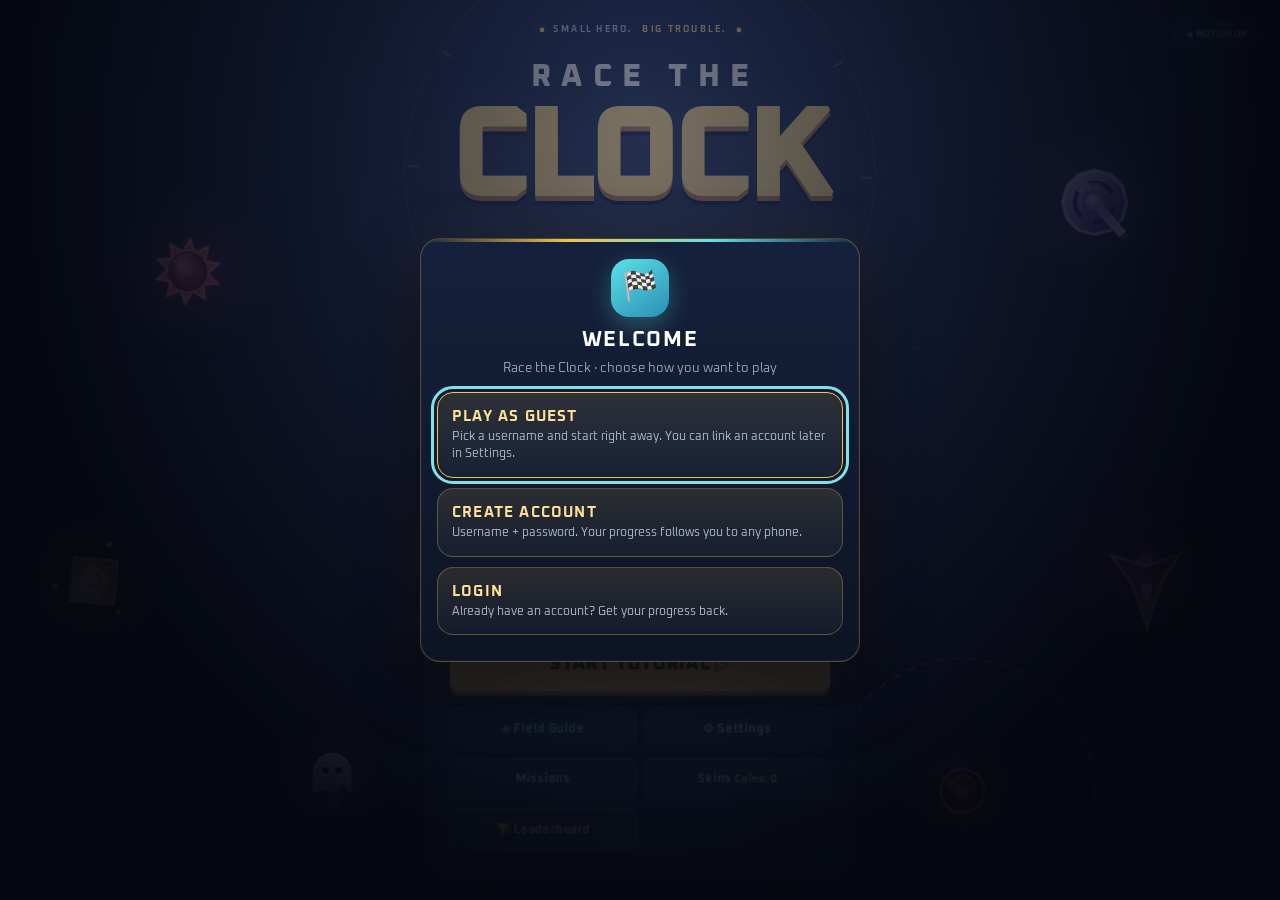
==== commit bf0e798a: "Add files via upload" ====
--- a/index.html
+++ b/index.html
@@ -3,6 +3,9 @@
 <head>
 <script src="./language.js"></script>
 <script src="./studio-ui.js" defer></script>
+<script src="./missions.js" defer></script>
+<script src="./progression-ui.js" defer></script>
+<link rel="stylesheet" href="./progression-ui.css">
 <link rel="stylesheet" href="./studio-ui.css">
 <script src="./polish.js" defer></script>
 <meta charset="utf-8">
@@ -752,7 +755,7 @@
 <button class="modeCard" type="button" data-game-mode="classic" aria-pressed="false"><span class="modeIcon">⚑</span><span><b>CLASSIC</b><small>SAVE YOUR PROGRESS.</small></span></button>
 </div><p class="modeDesc" id="modeDesc"></p>
 <div class="stats"><div class="stat">Best score<b id="mBest">0</b></div><div class="stat">Stage record<b id="mStage">1</b></div></div>
-<div class="btns"><button id="cont" class="btn alt" type="button" style="display:none">CONTINUE</button><button id="go" class="btn" type="button">LET'S PLAY</button><button id="guideBtn" class="btn alt guide" type="button">◈ Field Guide</button><button id="stageBtn" class="btn alt" type="button">⚑ Choose Stage</button><button id="setBtn" class="btn alt" type="button">⚙ Settings</button></div>
+<div class="btns"><button id="cont" class="btn alt" type="button" style="display:none">CONTINUE</button><button id="go" class="btn" type="button">LET'S PLAY</button><button id="guideBtn" class="btn alt guide" type="button">◈ Field Guide</button><button id="stageBtn" class="btn alt" type="button">⚑ Choose Stage</button><button id="setBtn" class="btn alt" type="button">⚙ Settings</button><button id="missionsBtn" class="btn alt" type="button">Missions</button><button id="skinsBtn" class="btn alt" type="button">Skins <span id="missionWallet" data-no-translate>0</span></button></div>
 <div class="note" id="newNote" style="display:none"></div>
 </div>
 
@@ -1128,13 +1131,13 @@
 }
 muteBtn.addEventListener('click',()=>{ensureAudio();toggleMute();});
 function togglePause(){
-  resetControls();
+  missionFlush();resetControls();
   if(mode==='play'||mode==='clear'){prevMode=mode;setMode('pause');joyId=null;jx=0;jy=0;resumeT=0;sfx.click();}
   else if(mode==='pause'){setMode(prevMode);resumeT=3;resumeLast=0;sfx.click();}   /* the game waits 3 seconds before it moves again */
 }
 $('pauseBtn').addEventListener('click',togglePause);
 $('resume').addEventListener('click',togglePause);
-function toMenu(){studioCleanup();sfx.click();S=newState();trail=[];parts=[];rings=[];pops=[];banner=null;setBG(0);makeActors();refreshMenu();setMode('menu');}
+function toMenu(){missionFlush();studioCleanup();sfx.click();S=newState();trail=[];parts=[];rings=[];pops=[];banner=null;setBG(0);makeActors();refreshMenu();setMode('menu');}
 $('pMenu').addEventListener('click',toMenu);
 $('oMenu').addEventListener('click',toMenu);
 $('go').addEventListener('click',()=>{if(selectedMode==='classic'&&cp.stage>1)startGame(cp.stage,cp.bonus,false,null,false);else startGame(1,0);});
@@ -1177,18 +1180,18 @@
   return [x,y];
 }
 /* ---------- enemy data ---------- */
-const ERAD={c:10,b:11,d:12,e:13,M:15,s:13,T:15,m:14,p:17,f:7,h:11,H:13,G:7,g:14,l:12,o:11,w:12,P:17,F:9,Q:14,B:10,r:15,i:11,N:11,y:7,u:12,n:9,a:12,z:11,t:14,x:36,j:40,k:34,q:38,v:36};
-const RGB={c:[255,90,95],b:[255,158,74],d:[255,61,129],e:[255,61,129],M:[255,112,67],s:[180,140,255],T:[214,110,255],m:[255,112,67],p:[255,106,61],f:[255,106,61],
+const ERAD={W:14,K:37,c:10,b:11,d:12,e:13,M:15,s:13,T:15,m:14,p:17,f:7,h:11,H:13,G:7,g:14,l:12,o:11,w:12,P:17,F:9,Q:14,B:10,r:15,i:11,N:11,y:7,u:12,n:9,a:12,z:11,t:14,x:36,j:40,k:34,q:38,v:36};
+const RGB={W:[255,130,111],K:[160,201,206],c:[255,90,95],b:[255,158,74],d:[255,61,129],e:[255,61,129],M:[255,112,67],s:[180,140,255],T:[214,110,255],m:[255,112,67],p:[255,106,61],f:[255,106,61],
   h:[216,210,255],H:[201,184,255],G:[216,210,255],g:[122,92,255],l:[255,45,85],o:[255,210,63],w:[201,24,74],P:[255,140,50],F:[255,176,64],Q:[255,96,60],B:[255,128,64],r:[255,159,28],i:[170,176,214],N:[170,176,214],y:[201,24,74],u:[255,122,40],n:[255,200,90],a:[255,60,120],z:[255,45,70],t:[170,70,255],
   x:[255,79,216],j:[255,90,60],k:[255,179,71],q:[184,230,60],v:[138,43,226]};
-const HEX={c:'#ff5a5f',b:'#ff9e4a',d:'#ff3d81',e:'#ff3d81',M:'#ff7043',s:'#b48cff',T:'#d66eff',m:'#ff7043',p:'#ff6a3d',f:'#ff6a3d',
+const HEX={W:'#ff826f',K:'#a0c9ce',c:'#ff5a5f',b:'#ff9e4a',d:'#ff3d81',e:'#ff3d81',M:'#ff7043',s:'#b48cff',T:'#d66eff',m:'#ff7043',p:'#ff6a3d',f:'#ff6a3d',
   h:'#d8d2ff',H:'#c9b8ff',G:'#d8d2ff',g:'#7a5cff',l:'#ff2d55',o:'#ffd23f',w:'#c9184a',P:'#ff8c32',F:'#ffb040',Q:'#ff603c',B:'#ff8040',r:'#ff9f1c',i:'#aab0d6',N:'#aab0d6',y:'#c9184a',u:'#ff7a28',n:'#ffc85a',a:'#ff3c78',z:'#ff2d46',t:'#aa46ff',
   x:'#ff4fd8',j:'#ff5a3c',k:'#ffb347',q:'#b8e63c',v:'#8a2be2'};
-const LIFE={c:15,b:20,d:17,s:14,T:16,m:10,M:26,p:14,f:5,h:16,H:18,G:8,g:12,l:13,o:16,w:30,P:14,F:9,Q:16,B:40,r:13,i:16,N:18,y:6,u:22,n:5,a:16,z:12,t:30};
-function isBoss(e){return e.k==='x'||e.k==='j'||e.k==='k'||e.k==='q'||e.k==='v'||e.k==='C'||e.k==='E';}
+const LIFE={W:18,c:15,b:20,d:17,s:14,T:16,m:10,M:26,p:14,f:5,h:16,H:18,G:8,g:12,l:13,o:16,w:30,P:14,F:9,Q:16,B:40,r:13,i:16,N:18,y:6,u:22,n:5,a:16,z:12,t:30};
+function isBoss(e){return e.k==='x'||e.k==='j'||e.k==='k'||e.k==='q'||e.k==='v'||e.k==='C'||e.k==='E'||e.k==='K';}
 function er(e){return ERAD[e.k]*U*(e.k==='t'?1+1.4*(e.gf||0):1);}
-const BOSSES=['k','j','v','x','q','C','E'];   /* stage 5 Chronos, 10 Juggernaut, 15 Singularity, 20 Guardian, 25 Hive */
-const BOSSNAME={x:'The Guardian',j:'The Juggernaut',k:'Chronos',q:'The Hive',v:'The Singularity'};
+const BOSSES=['k','j','v','x','q','C','E','K'];   /* stage 5 Chronos, 10 Juggernaut, 15 Singularity, 20 Guardian, 25 Hive */
+const BOSSNAME={K:'Collector',x:'The Guardian',j:'The Juggernaut',k:'Chronos',q:'The Hive',v:'The Singularity'};
 
 /* ---------- field guide data ---------- */
 const GUIDE=[
@@ -1317,38 +1320,74 @@
  {name:{en:'Ambush',ar:'كمين'},ids:['h','H','m','M','l','a']},
  {name:{en:'Swarm',ar:'سرب'},ids:['p','P','w','Q','c','z']}
 ];
+let playerSkin={id:'classic',color:'#ece7da',accent:'#f2c14e',style:'classic'};
+function refreshPlayerSkin(){try{const snap=window.RTC_MISSIONS?.snapshot();const skin=snap?.skins.find(x=>x.id===snap.selectedSkin&&x.owned);if(skin)playerSkin=skin;}catch(_){}}
+function missionRecord(event,amount=1){if(mode!=='play'||!studioActive()||document.hidden)return;window.RTC_MISSIONS?.record(event,amount).catch(()=>{});}
+function missionClock(){if(mode!=='play'||!studioActive()||document.hidden)return;run.missionSeconds=(run.missionSeconds||0)+DT;if(run.missionSeconds>=5){const n=Math.floor(run.missionSeconds);run.missionSeconds-=n;missionRecord('seconds',n);}}
+function missionFlush(){const n=Math.floor(run.missionSeconds||0);if(n>0&&studioActive()){run.missionSeconds-=n;window.RTC_MISSIONS?.record('seconds',n).catch(()=>{});}}
+window.addEventListener('rtc-missions-change',refreshPlayerSkin);
+document.addEventListener('DOMContentLoaded',refreshPlayerSkin);
+window.addEventListener('pagehide',missionFlush);
 function studioText(v){return typeof v==='object'?v[RTC_I18N.language]||v.en:v;}
 function studioActive(){return !demoActive&&!run.practice&&!run.trial&&!run.tutorial;}
+/* Integration: capsuleBegin at end beginStage; capsuleTick(DT) during play; drawCapsule in world canvas; clear S.riskCapsule at stageClear. */
+function capsuleBegin(){
+ S.riskCapsule=null;
+ if(!studioActive()||run.training||S.stage<6||S.stage%5===0||S.stDur<15)return;
+ S.riskCapsule={stage:S.stage,state:'waiting',elapsed:0,x:0,y:0,k:S.shield?'sp':'sh'};
+}
+function capsuleTick(dt){
+ const c=S.riskCapsule;if(!c||mode!=='play')return;
+ if(!studioActive()||run.training||c.stage!==S.stage||S.stage%5===0){S.riskCapsule=null;return;}
+ c.elapsed+=Math.max(0,dt);
+ if(c.state==='waiting'){
+  if(c.elapsed<5)return;
+  if(S.left<9){S.riskCapsule=null;return;}
+  let best=null,dist=0;
+  for(let i=0;i<18;i++){
+   const p={x:60*U+Math.random()*Math.max(0,W-120*U),y:safeTop+60*U+Math.random()*Math.max(0,H-safeTop-120*U)},d=Math.hypot(p.x-S.px,p.y-S.py);
+   if(d<150*U||S.enemies.some(e=>!e.dead&&Math.hypot(p.x-e.x,p.y-e.y)<60*U+er(e))||S.bullets.some(b=>b.life>0&&Math.hypot(p.x-b.x,p.y-b.y)<60*U))continue;
+   if(d>dist){best=p;dist=d;}
+  }
+  if(!best){S.riskCapsule=null;return;}
+  c.x=best.x;c.y=best.y;c.state='warming';c.elapsed=0;return;
+ }
+ if(c.state==='warming'){if(c.elapsed<1.2)return;c.state='ready';c.elapsed=0;return;}
+ if(c.elapsed>=7){S.riskCapsule=null;return;}
+ if(Math.hypot(c.x-S.px,c.y-S.py)>28*U)return;
+ S.riskCapsule=null;
+ if(c.k==='sh'){S.shield=true;sfx.pShield();}else{S.speedT=5;sfx.pSpeed();}
+ S.pickCount=(S.pickCount||0)+1;missionRecord('pickups');
+ popup(c.x,c.y,c.k==='sh'?'Shield':'Speed',c.k==='sh'?'#5ce1e6':'#fff27a');
+ if(richFX&&!lmReducedMotion()){burst(c.x,c.y,'#ffdc83',10,130);ring(c.x,c.y,35*U,'#ffdc83',.35);}
+}
+function drawCapsule(){
+ const c=S.riskCapsule;if(!c||c.state==='waiting')return;
+ const warm=c.state==='warming',col=c.k==='sh'?'#5ce1e6':'#fff27a',r=19*U;
+ ctx.save();ctx.translate(c.x,c.y);ctx.globalAlpha=warm?.55:1;
+ ctx.fillStyle='#101d30';ctx.strokeStyle=col;ctx.lineWidth=2*U;
+ ctx.beginPath();ctx.rect(-13*U,-16*U,26*U,32*U);ctx.fill();ctx.stroke();
+ ctx.beginPath();ctx.arc(0,0,r,-Math.PI/2,-Math.PI/2+TAU*(warm?Math.min(1,c.elapsed/1.2):Math.max(0,1-c.elapsed/7)));ctx.stroke();
+ if(c.k==='sh'){ctx.beginPath();ctx.moveTo(-7*U,-7*U);ctx.lineTo(7*U,-7*U);ctx.lineTo(6*U,3*U);ctx.lineTo(0,9*U);ctx.lineTo(-6*U,3*U);ctx.closePath();ctx.stroke();}
+ else{ctx.font='bold '+14*U+'px Oxanium';ctx.textAlign='center';ctx.fillStyle=col;ctx.fillText('+',0,5*U);}
+ ctx.globalAlpha=1;ctx.font='700 '+10*U+'px Oxanium';ctx.textAlign='center';ctx.fillStyle='#fff0c4';
+ const label=(c.k==='sh'?RTC_I18N.text('Shield'):RTC_I18N.text('Speed'))+' · '+(warm?(RTC_I18N.language==='ar'?'قريبا':'Soon'):Math.ceil(7-c.elapsed)+'s');
+ ctx.fillText(label,0,34*U);ctx.restore();
+}
+
 function studioRank(id){return !demoActive&&run.survival&&run.upgrades?run.upgrades[id]||0:0;}
 function studioBegin(){
- S.nearCount=0;S.nearNext=0;S.hitCount=0;S.pickCount=0;S.lastCause=null;S.challenge=null;
- if(!studioActive()){window.RTC_STUDIO_UI?.setChallenge(null);return;}
+ S.nearCount=0;S.nearNext=0;S.hitCount=0;S.pickCount=0;S.lastCause=null;S.missionCleared=false;
+ if(!studioActive())return;
  if(run.nextSlow){S.slow=run.nextSlow;run.nextSlow=0;}if(run.nextSpeed){S.speedT=run.nextSpeed;run.nextSpeed=0;}
  const normal=survivalWave(S.stage);
  const mix=run.survival?(Number.isInteger(run.lastMix)?(run.lastMix+1+(Math.random()*3|0))%STUDIO_MIXES.length:(Math.random()*STUDIO_MIXES.length|0)):(normal-1)%STUDIO_MIXES.length;
  if(S.stage%5!==0)run.lastMix=mix;
  S.composition=STUDIO_MIXES[mix];
  if(studioRank('guard')&&S.stage>=run.guardNext){S.shield=true;run.guardNext=S.stage+(studioRank('guard')===2?2:3);}
- if(S.stage%5!==0&&!run.hideChallenges){
-   const kind=S.stage<6?'clean':['clean','pickup','near'][(normal-1)%3];
-   S.challenge={kind,target:kind==='clean'?1:kind==='pickup'?2:3,progress:0,complete:false,failed:false};
-   // Collect-two objectives get a second natural pickup within the stage.
-   if(kind==='pickup')S.itemT=4;
- }
- studioChallengeUI();
-}
+}
+
 function studioWeight(k,w){if(!S.composition||!studioActive()||S.stage%5===0)return w;return w*(S.composition.ids.includes(k)?1.8:.65);}
-function studioChallengeUI(){
- const c=S.challenge;if(!c||demoActive){if(!demoActive)window.RTC_STUDIO_UI?.setChallenge(null);return;}
- const titles={clean:{en:'Finish without taking damage',ar:'أكمل دون خسارة قلب'},pickup:{en:'Collect 2 pickups',ar:'اجمع تعزيزين'},near:{en:'Make 3 close dodges',ar:'نفّذ 3 تفاديات قريبة'}};
- window.RTC_STUDIO_UI?.setChallenge({title:titles[c.kind],description:c.failed?{en:'Try again next stage — no penalty',ar:'جرّب المرحلة القادمة — دون عقوبة'}:{en:'Optional · +150 points',ar:'اختياري · 150 نقطة إضافية'},progress:c.progress,target:c.target,complete:c.complete,onDismiss:()=>{run.hideChallenges=true;S.challenge=null;window.RTC_STUDIO_UI?.setChallenge(null);}});
-}
-function studioObjective(kind){
- if(!studioActive())return;const c=S.challenge;if(!c||c.complete||c.failed||c.kind!==kind)return;
- c.progress=Math.min(c.target,c.progress+1);
- if(c.progress>=c.target){c.complete=true;S.bonus+=150;run.challenges++;popup(S.px,S.py-42*U,'Challenge +150','#91ead0');sfx.chime();}
- studioChallengeUI();
-}
 function studioNearMiss(){
  if(!studioActive()||S.inv>0||S.shield||Math.hypot(S.vx,S.vy)<35*U)return;
  for(const b of S.bullets){
@@ -1360,7 +1399,7 @@
    b.nearDone=true;
    if(S.t<S.nearNext||S.nearCount>=8)continue;
    S.nearNext=S.t+.5;S.nearCount++;run.nearTotal++;S.bonus+=20;
-   popup(S.px,S.py-24*U,'Near miss +20','#8de7dc');ring(S.px,S.py,25*U,'#8de7dc',.25);sfx.tick(5);studioObjective('near');
+   popup(S.px,S.py-24*U,'Near miss +20','#8de7dc');ring(S.px,S.py,25*U,'#8de7dc',.25);sfx.tick(5);missionRecord('near');
   }
  }
 }
@@ -1386,7 +1425,7 @@
 function studioResult(){
  if(run.trial||run.practice)return;
  const node=document.createElement('div');node.id='studioResultMount';$('bestLine').after(node);
- window.RTC_STUDIO_UI?.showResult({compact:true,cause:RTC_I18N.searchText?RTC_I18N.text(S.lastCause||'Arena hazard'):S.lastCause,stage:S.stage,score:Math.floor(S.t*10)+S.bonus,best:run.survival?survivalBest:best,achievement:{en:run.nearTotal+' close dodges · '+run.challenges+' challenges',ar:run.nearTotal+' تفاديات قريبة · '+run.challenges+' تحديات'}},node);
+ window.RTC_STUDIO_UI?.showResult({compact:true,cause:RTC_I18N.searchText?RTC_I18N.text(S.lastCause||'Arena hazard'):S.lastCause,stage:S.stage,score:Math.floor(S.t*10)+S.bonus,best:run.survival?survivalBest:best,achievement:{en:run.nearTotal+' close dodges · '+run.clears+' stages cleared',ar:run.nearTotal+' تفاديات قريبة · '+run.clears+' مراحل مكتملة'}},node);
 }
 function studioTraining(id,attack='signature'){
  studioCleanup();demo=null;startGame(TRIAL_STAGE[id],0,true,id,false);
@@ -1404,6 +1443,7 @@
  if(e.k==='k'){e.echoHistory=[];return;}
  if(e.k==='j'||e.k==='x')startLegacyBossPattern(e);
  else if(e.k==='C'||e.k==='E')startBossSetpiece(e);
+ else if(e.k==='K'){collectorDrillReset(e);if(t.attack==='final')e.collector.attached=['fan','wave','beam'];}
  else if(t.attack==='final'){e.p3CD=0;e.cT=0;e.ph=0;tickBossFinal(e,DT);}
  else if(e.k==='q'){e.pt=999;e.a2=0;e.cT=0;e.chain2=false;}
  else if(e.k==='v'){e.pt=0;e.ph=0;e.t2=999;e.nv=0;e.nvOn=false;}
@@ -1421,6 +1461,7 @@
   return false;
  }else if(e.k==='C'||e.k==='E'){
   tickBossSetpiece(e,DT);if(!e.setpiece)t.finished=true;
+ }else if(e.k==='K'){tickCollector(e,DT);
  }else if(t.attack==='final'){
   if(e.p3Warn)tickBossFinal(e,DT);
   else if(!S.bullets.length)t.finished=true;
@@ -1457,12 +1498,13 @@
 /* ---------- game flow ---------- */
 function showBanner(txt,sub,t,kind){banner={txt:txt,sub:sub||'',t:t,tot:t,kind:kind||''};}
 function startGame(stage,bonus,practice,trial,survival){
+  missionFlush();refreshPlayerSkin();
   studioCleanup();
   ensureAudio();sfx.start();if(!practice&&!trial&&window.rtcLB)window.rtcLB.played();
   if(!tutDone&&!practice&&!trial&&survival!==false){survival=false;selectedMode='classic';}
   run={stage:stage,bonus:bonus,practice:!!practice,trial:trial||null,survival:!practice&&!trial&&(survival===undefined?selectedMode==='survival':!!survival)};
   if(run.survival){stage=1;bonus=0;run.stage=1;run.bonus=0;}
-  run.upgrades={magnet:0,guard:0,anchor:0};run.nearTotal=0;run.challenges=0;run.hideChallenges=false;
+  run.upgrades={magnet:0,guard:0,anchor:0};run.nearTotal=0;run.clears=0;run.missionSeconds=0;
   run.tutorial=false;
   if(!run.survival&&!run.practice&&!run.trial){if(tutDone&&stage<2){stage=2;run.stage=2;}run.tutorial=!tutDone&&stage===1;}
   $('pGuide').style.display=run.trial?'':'none';$('oGuide').style.display=run.trial?'':'none';
@@ -1473,7 +1515,7 @@
   setMode('play');
   beginStage();
 }
-const INTRO={2:'New: Ricochet',3:'New: Dart',4:'New: Proximity Mine',6:'New: Turret',8:'New: Splitter',11:'New: Phantom',12:'New: Gravity Well',14:'New: Lancer',16:'New: Sower',18:'New: Mimic',21:'New: Spiker V2',22:'New: Ricochet V2',24:'New: Dart V2',26:'New: Proximity Mine V2',28:'New: Turret V2',31:'New: Splitter V2',33:'New: Phantom V2',36:'New: Gravity Well V2',38:'New: Lancer V2',41:'New: Sower V2',43:'New: Mimic V2'};
+const INTRO={2:'New: Ricochet',3:'New: Dart',4:'New: Proximity Mine',6:'New: Turret',8:'New: Splitter',11:'New: Phantom',12:'New: Gravity Well',14:'New: Lancer',16:'New: Sower',18:'New: Mimic',21:'New: Spiker V2',22:'New: Ricochet V2',24:'New: Dart V2',26:'New: Proximity Mine V2',28:'New: Turret V2',31:'New: Splitter V2',33:'New: Phantom V2',36:'New: Gravity Well V2',38:'New: Lancer V2',41:'New: Sower V2',43:'New: Mimic V2',44:'New: Weaver'};
 function bossFor(n){const bi=n/5-1;return {k:BOSSES[bi%BOSSES.length],tier:Math.floor(bi/BOSSES.length)};}
 function safeSpot(){return H>=W?[W/2,H*.84]:[W*.1,H*.5];}
 
@@ -1506,7 +1548,7 @@
     if(run.trial)sub='Trying: '+trialName()+'. Survive '+S.stDur+' seconds';
     showBanner(run.trial?'TRIAL':'Stage '+n,sub,3);sfx.stage();
   }
-  studioBegin();
+  studioBegin();capsuleBegin();
   if(studioActive()&&n%5!==0&&banner)banner.sub+=' · '+studioText(S.composition.name);
   flash=.2;
 }
@@ -1531,11 +1573,43 @@
   if(S.bullets.length>200)return;
   S.bullets.push({source:studioProjectileSource,x:x,y:y,vx:Math.cos(a)*sp*U,vy:Math.sin(a)*sp*U,life:6,hm:true,hmT:SEEK_TIME,turn:SEEK_TURN});
 }
+/* Weaver: a single short segment, fixed warning, generous routes around both ends. */
+const WEAVER_TUNING={warning:1.4,active:1.5,cooldown:2.5,halfLength:95,wallGap:70};
+function weaverStart(e){
+ const half=Math.max(20*U,Math.min(WEAVER_TUNING.halfLength*U,(W-140*U)/2,(H-safeTop-140*U)/2));
+ const margin=WEAVER_TUNING.wallGap*U+half,angle=Math.atan2(S.py-e.y,S.px-e.x)+Math.PI/2;
+ const x=Math.max(margin,Math.min(W-margin,S.px+Math.cos(angle)*45*U));
+ const y=Math.max(safeTop+margin,Math.min(H-margin,S.py+Math.sin(angle)*45*U));
+ e.weave={ax:x-Math.cos(angle)*half,ay:y-Math.sin(angle)*half,bx:x+Math.cos(angle)*half,by:y+Math.sin(angle)*half,warm:WEAVER_TUNING.warning,life:WEAVER_TUNING.active};
+ e.vx=0;e.vy=0;sfx.lock();
+}
+function tickWeaver(e,dt){
+ e.vx=0;e.vy=0;const h=e.weave;
+ if(!h){e.pt-=dt;if(e.pt<=0&&e.life>WEAVER_TUNING.warning+WEAVER_TUNING.active+.3)weaverStart(e);return;}
+ if(e.dead||e.life<.3){e.weave=null;return;}
+ if(h.warm>0){h.warm=Math.max(0,h.warm-dt);return;}
+ h.life-=dt;if(h.life<=0){e.weave=null;e.pt=WEAVER_TUNING.cooldown;return;}
+ const dx=h.bx-h.ax,dy=h.by-h.ay,len2=dx*dx+dy*dy;
+ const q=Math.max(0,Math.min(1,((S.px-h.ax)*dx+(S.py-h.ay)*dy)/(len2||1)));
+ if(Math.hypot(S.px-h.ax-q*dx,S.py-h.ay-q*dy)<12*U)hurt(null,'Weaver thread');
+}
+function drawWeaver(e){
+ const h=e.weave,r=er(e),warm=h&&h.warm>0;ctx.save();
+ if(h){ctx.lineCap='round';ctx.strokeStyle=warm?'#ffd4bb':'#ff826f';ctx.lineWidth=(warm?2:5)*U;ctx.setLineDash(warm?[7*U,6*U]:[]);ctx.beginPath();ctx.moveTo(h.ax,h.ay);ctx.lineTo(h.bx,h.by);ctx.stroke();ctx.setLineDash([]);
+  for(const p of [[h.ax,h.ay],[h.bx,h.by]]){ctx.fillStyle='#442331';ctx.strokeStyle='#ffd4bb';ctx.lineWidth=2*U;ctx.beginPath();A(p[0],p[1],5*U);ctx.fill();ctx.stroke();}
+ }
+ ctx.translate(e.x,e.y);ctx.rotate(S.t*.3);ctx.fillStyle=DARK.W;ctx.strokeStyle=LIGHT.W;ctx.lineWidth=1.5*U;
+ for(let i=0;i<3;i++){ctx.save();ctx.rotate(i*TAU/3);ctx.beginPath();ctx.moveTo(-r*.7,-r*.2);ctx.lineTo(r*.7,-r*.2);ctx.lineTo(0,r*.85);ctx.closePath();ctx.fill();ctx.stroke();ctx.restore();}
+ ctx.strokeStyle=HEX.W;ctx.lineWidth=2*U;ctx.strokeRect(-r*.24,-r*.24,r*.48,r*.48);ctx.restore();
+}
+
 function mk(k,x,y,warm,tier){
   const m=22*U;
   x=Math.max(m,Math.min(W-m,x));y=Math.max(m+safeTop*.5,Math.min(H-m,y));
   const e={k:k,x:x,y:y,vx:0,vy:0,warm:(warm===undefined?.8:warm),
     life:LIFE[k]||1e9,ph:0,pt:1.5+Math.random(),ang:0,ang2:0,ang3:0,n:0,t2:0,tier:tier||0,age:0};
+  if(k==='W'){e.pt=1.4;e.weave=null;}
+  if(k==='K')collectorInit(e);
   if(k==='b'){
     const a=Math.atan2(H/2-y,W/2-x)+(Math.random()-.5)*1.2,sp=(120+lv()*11)*U;
     e.vx=Math.cos(a)*sp;e.vy=Math.sin(a)*sp;
@@ -1589,17 +1663,17 @@
   else if(k==='z'){e.t2=3;e.dash=0;}
   burst(e.x,e.y,HEX[k],16,230);ring(e.x,e.y,90*U,HEX[k],.5);sfx.pop();
 }
-const WEIGHTS=[['c',40,1],['b',22,2],['d',16,3],['e',16,24],['m',9,4],['M',9,26],['s',10,6],['T',10,28],['p',9,8],['P',9,31],['h',8,10],['H',8,33],['g',5,12],['l',6,14],['w',6,16],['Q',6,41],['i',5,18],['u',10,22],['a',5,38],['z',40,21],['t',5,36],['N',5,43]];
+const WEIGHTS=[['c',40,1],['b',22,2],['d',16,3],['e',16,24],['m',9,4],['M',9,26],['s',10,6],['T',10,28],['p',9,8],['P',9,31],['h',8,10],['H',8,33],['g',5,12],['l',6,14],['w',6,16],['Q',6,41],['i',5,18],['u',10,22],['a',5,38],['z',40,21],['t',5,36],['N',5,43],['W',5,44]];
 /* once a V2 unlocks, the original monster stops spawning: [v2 kind, stage] */
 const REPLACED={p:['P',31],w:['Q',41],s:['T',28],h:['H',33],d:['e',24],m:['M',26],c:['z',21],b:['u',22],l:['a',38],g:['t',36],i:['N',43]};
-const CAPS={c:8,b:4,d:3,e:2,M:2,m:3,s:3,T:2,p:2,h:2,H:1,g:1,l:1,o:2,w:1,P:2,Q:1,i:1,u:2,a:1,z:3,t:1,N:1};
+const CAPS={W:1,c:8,b:4,d:3,e:2,M:2,m:3,s:3,T:2,p:2,h:2,H:1,g:1,l:1,o:2,w:1,P:2,Q:1,i:1,u:2,a:1,z:3,t:1,N:1};
 // Survival unlocks one species per non-boss stage, in the original learning order.
 const SURVIVAL_ROSTER=[...WEIGHTS].sort((a,b)=>a[2]-b[2]).map(w=>w[0]);
 const survivalWave=n=>n-Math.floor(n/5);
 function unlockStage(k,survival=run.survival){const row=WEIGHTS.find(w=>w[0]===k);if(!row)return Infinity;if(!survival)return row[2];const i=SURVIVAL_ROSTER.indexOf(k)+1;return i+Math.floor((i-1)/4);}
 function availableEnemy(k,n=S.stage){if(n<unlockStage(k))return false;const rp=REPLACED[k];return !(rp&&n>=unlockStage(rp[0]));}
 const SURVIVAL_COMPLETE=unlockStage(SURVIVAL_ROSTER[SURVIVAL_ROSTER.length-1],true);
-const TRIALCAP={c:4,b:3,d:2,e:1,M:2,m:2,s:2,T:1,p:1,f:5,h:1,H:1,g:1,l:1,o:1,w:1,P:1,Q:1,i:1,u:1,a:1,z:3,t:1,N:1};
+const TRIALCAP={W:1,c:4,b:3,d:2,e:1,M:2,m:2,s:2,T:1,p:1,f:5,h:1,H:1,g:1,l:1,o:1,w:1,P:1,Q:1,i:1,u:1,a:1,z:3,t:1,N:1};
 function trialName(){const g=GUIDE.find(x=>x.id===run.trial);return g?g.name:'';}
 function pickType(){
   if(run.trial){
@@ -1740,7 +1814,7 @@
   }
   if(!demoActive&&run.training){run.training.hits++;S.inv=1.2;push();sfx.hit();studioTrainingHint();return;}
   S.lastCause=cause||studioCause(S.stage%5===0?bossFor(S.stage).k:null,'Arena hazard');
-  if(studioActive()){S.hitCount++;if(S.challenge&&S.challenge.kind==='clean'){S.challenge.failed=true;studioChallengeUI();}}
+  if(studioActive())S.hitCount++;
   S.lives--;hitFlash=.55;shake=Math.max(shake,16);sfx.hit();vib([50,30,70]);
   burst(S.px,S.py,'#ff5a5f',18,230);
   if(S.lives<=0){if(run.tutorial){S.lives=MAXL;popup(S.px,S.py-52*U,'Tutorial: hearts refilled','#ff6b8b');}else{die();return;}}
@@ -1749,6 +1823,7 @@
   popup(S.px,S.py-26*U,'-1 heart','#ff6b8b');
 }
 function die(){
+  missionFlush();
   setMode('dead');deadT=1.3;
   shake=22;flash=.7;
   burst(S.px,S.py,'#ece7da',32,290);burst(S.px,S.py,'#ff5a5f',18,210);
@@ -1796,6 +1871,7 @@
 }
 
 function simulate(){
+  missionClock();capsuleTick(DT);
   S.t+=DT;
   if(S.lives>MAXL)S.lives=MAXL;
   if(S.inv>0)S.inv-=DT;
@@ -1842,7 +1918,7 @@
   if(S.itemT<=0){
     const il=boss?10:8;
     S.items.push({k:pickItem(),x:70*U+Math.random()*(W-140*U),y:(100+safeTop)*U*.8+Math.random()*(H-190*U-safeTop),life:il,max:il});
-    S.itemT=boss?7+Math.random()*3:S.challenge?.kind==='pickup'&&!S.challenge.complete?Math.max(5,(S.stDur-5)/3):18+Math.random()*8;
+    S.itemT=boss?7+Math.random()*3:18+Math.random()*8;
   }
 
   // enemies
@@ -1860,7 +1936,9 @@
     if(tickLegacyBossPattern(e,ed))continue;
     if(S.p3&&(e.k==='q'||e.k==='v')&&tickBossFinal(e,ed))continue;
     if(e.k==='C'||e.k==='E'){tickNewBoss(e,ed);continue;}
-    if(e.k==='c'||e.k==='z'){
+    if(e.k==='K'){tickCollector(e,ed);continue;}
+    if(e.k==='W'){tickWeaver(e,ed);}
+    else if(e.k==='c'||e.k==='z'){
       let s=Math.min(235,78+S.stage*9)*U,kk=Math.min(1,ed*2.2);
       if(e.k==='z'){
         if(e.dash>0){e.dash-=ed;s=380*U;kk=Math.min(1,ed*7);}
@@ -2272,7 +2350,7 @@
     const pull=studioRank('magnet')*35*U,d=Math.hypot(it.x-S.px,it.y-S.py);
     if(pull&&d<28*U+pull&&d>1){const step=Math.min(d,170*U*DT);it.x+=(S.px-it.x)/d*step;it.y+=(S.py-it.y)/d*step;}
     if(Math.hypot(it.x-S.px,it.y-S.py)<28*U){
-      it.life=0;vib(15);if(studioActive()){S.pickCount++;studioObjective('pickup');}
+      it.life=0;vib(15);if(studioActive()){S.pickCount++;missionRecord('pickups');}
       if(it.k==='sh'){S.shield=true;popup(it.x,it.y,'Shield','#5ce1e6');burst(it.x,it.y,'#5ce1e6',18,200);sfx.pShield();}
       else if(it.k==='sl'){S.slow=5;popup(it.x,it.y,'Slow-mo','#8fa2ff');burst(it.x,it.y,'#8fa2ff',18,200);sfx.pSlow();}
       else if(it.k==='hg'){S.left=Math.max(1,S.left-3);popup(it.x,it.y,'-3 sec','#f2c14e');burst(it.x,it.y,'#f2c14e',18,200);sfx.pHour();}
@@ -2361,7 +2439,8 @@
 }
 
 function stageClear(){
-  if(studioActive()&&S.hitCount===0)studioObjective('clean');
+  if(S.missionCleared)return;S.missionCleared=true;S.riskCapsule=null;
+  if(studioActive()){run.clears++;missionRecord('stages');if(S.stage%5===0)missionRecord('bosses');if(S.hitCount===0)missionRecord('clean');}
   joyId=null;jx=0;jy=0;
   let hadBoss=false;
   for(const e of S.enemies){
@@ -2677,8 +2756,8 @@
   return Math.abs(-dx*s+dy*c)<(hw*U+9*U*.85);
 }
 
-const LIGHT={c:'#ff9a9d',b:'#ffd0a0',d:'#ff8fc0',e:'#ffb6d2',M:'#ffc2a8',s:'#d8c2ff',T:'#f3d6ff',m:'#ffc2a8',p:'#ffb08a',f:'#ffb08a',h:'#ffffff',H:'#fff6c8',G:'#ffffff',g:'#b9a6ff',l:'#ff8aa0',x:'#ffa0ea',j:'#ffb08a',k:'#ffe0a0',o:'#fff1a8',w:'#ff8fab',P:'#ffd9a8',F:'#fff0c8',Q:'#ffb199',B:'#ffd0a0',r:'#ffd27a',i:'#d9ddf5',N:'#d9ddf5',y:'#ffd0dc',u:'#ffd9a8',n:'#fff1c8',a:'#ffb0c8',z:'#ff9aa4',t:'#d9b8ff',q:'#eaff9a',v:'#d9b8ff'};
-const DARK={c:'#7a1018',b:'#9a4208',d:'#7a0c38',e:'#5a0830',M:'#5a1c0c',s:'#3f2480',T:'#5a1f9a',m:'#5a1c0c',p:'#6a1c06',f:'#6a1c06',h:'#7f76c4',H:'#8a78d8',G:'#8f86d8',g:'#1c1060',l:'#6a0a20',x:'#5a0c50',j:'#5a160a',k:'#6a400a',o:'#8a5a00',w:'#5a0a20',P:'#8a3a08',F:'#a24a00',Q:'#7a1a0a',B:'#5a1c0c',r:'#8a4a00',i:'#1a1c30',N:'#1a1c30',y:'#7a0c28',u:'#8a2e04',n:'#6a4a10',a:'#7a0a30',z:'#6a0814',t:'#2a0a60',q:'#2c3a08',v:'#1a0838'};
+const LIGHT={W:'#ffd4bb',K:'#fff1c5',c:'#ff9a9d',b:'#ffd0a0',d:'#ff8fc0',e:'#ffb6d2',M:'#ffc2a8',s:'#d8c2ff',T:'#f3d6ff',m:'#ffc2a8',p:'#ffb08a',f:'#ffb08a',h:'#ffffff',H:'#fff6c8',G:'#ffffff',g:'#b9a6ff',l:'#ff8aa0',x:'#ffa0ea',j:'#ffb08a',k:'#ffe0a0',o:'#fff1a8',w:'#ff8fab',P:'#ffd9a8',F:'#fff0c8',Q:'#ffb199',B:'#ffd0a0',r:'#ffd27a',i:'#d9ddf5',N:'#d9ddf5',y:'#ffd0dc',u:'#ffd9a8',n:'#fff1c8',a:'#ffb0c8',z:'#ff9aa4',t:'#d9b8ff',q:'#eaff9a',v:'#d9b8ff'};
+const DARK={W:'#442331',K:'#19313d',c:'#7a1018',b:'#9a4208',d:'#7a0c38',e:'#5a0830',M:'#5a1c0c',s:'#3f2480',T:'#5a1f9a',m:'#5a1c0c',p:'#6a1c06',f:'#6a1c06',h:'#7f76c4',H:'#8a78d8',G:'#8f86d8',g:'#1c1060',l:'#6a0a20',x:'#5a0c50',j:'#5a160a',k:'#6a400a',o:'#8a5a00',w:'#5a0a20',P:'#8a3a08',F:'#a24a00',Q:'#7a1a0a',B:'#5a1c0c',r:'#8a4a00',i:'#1a1c30',N:'#1a1c30',y:'#7a0c28',u:'#8a2e04',n:'#6a4a10',a:'#7a0a30',z:'#6a0814',t:'#2a0a60',q:'#2c3a08',v:'#1a0838'};
 function A(x,y,r,a0,a1){ctx.arc(x,y,r>0?r:0,a0===undefined?0:a0,a1===undefined?TAU:a1);}
 function disc(x,y,r,c0,c1){
   if(!(r>0))return;
@@ -2778,6 +2857,8 @@
 }
 
 function drawEnemy(e){
+  if(e.k==='K'){drawCollector(e);return;}
+  if(e.k==='W'&&e.warm<=0){drawWeaver(e);return;}
   const r=er(e),rgb=RGB[e.k],hex=HEX[e.k],rgbS=rgb.join(','),lt=LIGHT[e.k],dk=DARK[e.k];
   const tp=S.t,boss=isBoss(e);
   if(e.warm>0){
@@ -3439,17 +3520,27 @@
 
   const fast=S.speedT>0;
   const blink=S.inv>0&&Math.floor(S.t*14)%2===0;
-  const col=fast?[255,242,122]:[242,193,78];
+  const skin=playerSkin,hex=skin.accent.slice(1),rgb=[0,2,4].map(i=>parseInt(hex.slice(i,i+2),16));
+  const col=fast?[255,242,122]:rgb;
   for(let i=0;i<trail.length;i++){
     const f=i/trail.length;
     drawGlow(trail[i].x,trail[i].y,(6+10*f)*U,col,.05+.22*f*(fast?1.5:1));
   }
   drawGlow(S.px,S.py,42*U,fast?[255,242,122]:[236,231,218],.7);
   ctx.globalAlpha=blink?.35:1;
-  ctx.fillStyle='#ece7da';
+  ctx.fillStyle=skin.color;
   ctx.beginPath();A(S.px,S.py,9*U,0,TAU);ctx.fill();
-  ctx.strokeStyle=fast?'#fff27a':'#f2c14e';ctx.lineWidth=2;
+  ctx.strokeStyle=fast?'#fff27a':skin.accent;ctx.lineWidth=2;
   ctx.beginPath();A(S.px,S.py,13*U,0,TAU);ctx.stroke();
+  if(skin.style!=='classic'){
+    ctx.save();ctx.strokeStyle=skin.accent;ctx.fillStyle=skin.accent;ctx.lineWidth=1.2*U;
+    ctx.beginPath();
+    if(skin.style==='ring')A(S.px,S.py,5*U,0,TAU);
+    else if(skin.style==='diamond'){ctx.moveTo(S.px,S.py-6*U);ctx.lineTo(S.px+6*U,S.py);ctx.lineTo(S.px,S.py+6*U);ctx.lineTo(S.px-6*U,S.py);ctx.closePath();}
+    else if(skin.style==='star'){for(let i=0;i<10;i++){const a=i*Math.PI/5-Math.PI/2,r=(i%2?3:6)*U;ctx.lineTo(S.px+Math.cos(a)*r,S.py+Math.sin(a)*r);}ctx.closePath();}
+    else{A(S.px,S.py,5*U,0,TAU);ctx.moveTo(S.px+8*U,S.py);A(S.px+6*U,S.py,2*U,0,TAU);}
+    ctx.stroke();ctx.restore();
+  }
   ctx.strokeStyle='rgba(236,231,218,.55)';ctx.lineWidth=1.5;ctx.beginPath();
   for(let i=0;i<12;i++){const a=i/12*TAU+S.t*.8;ctx.moveTo(S.px+Math.cos(a)*16*U,S.py+Math.sin(a)*16*U);ctx.lineTo(S.px+Math.cos(a)*19*U,S.py+Math.sin(a)*19*U);}
   ctx.stroke();
@@ -3694,7 +3785,7 @@
   if(shake>.3){const dx=(Math.random()-.5)*shake,dy=(Math.random()-.5)*shake;if(!lmReducedMotion()&&SHAKE_ON)ctx.translate(dx,dy);}
   drawBG();
   drawField();
-  drawStudioTrainingGuidance();
+  drawCapsule();drawStudioTrainingGuidance();
   ctx.restore();
   drawFX();
   drawHUD();
@@ -3949,6 +4040,7 @@
   if(m.warm>0)return 'Appears...';
   let t='';
   switch(k){
+    case 'W':t=m.weave?(m.weave.warm>0?'Dashed thread: move around either anchor':'Thread active: keep clear'):'Reweaving: the route is open';break;
     case 'c':t='Homes in on you and never stops';break;
     case 'b':t='Bounces off the walls in straight lines';break;
     case 'e':t=m.ph===0?'Creeps closer':(m.ph===1?'Locked on! Sidestep now':(m.ph===2?'DASH 1!':(m.ph===3?'Locks again! Sidestep again':'DASH 2!')));break;
@@ -4414,10 +4506,101 @@
 for(const g of GUIDE){if(g.kind==='boss'){g.desc+=' Every fight lasts 40 seconds. Phase 2 starts with 20 seconds left; Phase 3 starts with 12 seconds left: '+BOSS_FINAL[g.id]+'.';}}
 
 
-/* Expanded seven-boss roster and one source of truth for guide/training data. */
-Object.assign(ERAD,{C:37,E:39});Object.assign(RGB,{C:[106,222,255],E:[255,183,104]});Object.assign(HEX,{C:'#6adeff',E:'#ffb768'});Object.assign(LIGHT,{C:'#d9faff',E:'#fff0c9'});Object.assign(DARK,{C:'#143e66',E:'#582b34'});Object.assign(BOSSNAME,{C:'Tempest',E:'Eclipse'});Object.assign(BOSS_FINAL,{C:'CHAIN STORM',E:'TOTAL ECLIPSE'});
+/* Collector: bounded parts, fixed warnings, capped interception score.
+   Integrate K as boss; call tickCollector after warm-up and drawCollector from
+   drawEnemy. No global registry/save mutations occur in these functions. */
+const COLLECTOR_TUNING={warning:1.2,flight:5,partEvery:7,maxParts:3,maxAttachments:3,scorePerPart:10,scoreCap:40};
+const COLLECTOR_PARTS=[{id:'fan',color:'#ffb975'},{id:'wave',color:'#8de7dc'},{id:'beam',color:'#baafff'}];
+const COLLECTOR_GUIDE={
+ name:{en:'Collector',ar:'الجامع'},
+ desc:{en:'Survive 40 seconds. Mechanical parts appear near an edge with a 1.2-second warning, then travel toward the Collector for 5 seconds. Touch a moving part to deny its attachment and earn 10 points, up to 40 per fight. Fan, wave and beam modules can attach once each. Every attack locks its warning before firing.',ar:'اصمد 40 ثانية. تظهر قطع قرب الحواف بتحذير 1.2 ثانية ثم تتجه نحو الجامع خلال 5 ثوانٍ. المس القطعة المتحركة لمنع تركيبها وربح 10 نقاط، حتى 40 في المعركة. يركّب وحدة واحدة من كل نوع: رشقة وموجة وشعاع. كل ضربة تثبّت تحذيرها قبل الإطلاق.'},
+ tip:{en:'Intercept the colored parts when the route is safe. Step out of the fixed fan or short beam; cross the mint opening in the ring.',ar:'اعترض القطع الملوّنة عندما يكون الطريق آمنًا. ابتعد عن الرشقة والشعاع القصير، واعبر الفتحة الخضراء في الموجة.'},
+ phases:[
+ ['SALVAGE','Slow aimed fans and the first incoming module.','Deny a module without crossing the fan warning.'],
+ ['ASSEMBLY','A faster cycle alternates available fan, ring and short-beam modules.','Read the locked warning; an uncollected module adds an attack type.'],
+ ['OVERCLOCK','The same visible patterns arrive more frequently, with wider fans.','Keep an exit lane and intercept only when safe.']]
+};
+function collectorInit(e){
+ e.collector={parts:[],attached:[],nextPart:1.2,nextAttack:2.2,attack:null,serial:0,attackIndex:0,interceptScore:0};
+ e.vx=0;e.vy=0;return e.collector;
+}
+function collectorDrillReset(e){collectorInit(e);}
+function collectorPartSpawn(e,c){
+ if(c.parts.length>=COLLECTOR_TUNING.maxParts||c.attached.length>=3)return;
+ const choices=COLLECTOR_PARTS.filter(p=>!c.attached.includes(p.id)&&!c.parts.some(q=>q.id===p.id));if(!choices.length)return;
+ const type=choices[c.serial++%choices.length],margin=34*U;
+ const spots=[[margin,H*.30],[W-margin,H*.30],[margin,H*.72],[W-margin,H*.72],[W*.30,Math.max(margin,safeTop+20*U)],[W*.70,H-margin]];
+ // Prefer distant telegraphs so no part materializes directly on the player.
+ spots.sort((a,b)=>Math.hypot(b[0]-S.px,b[1]-S.py)-Math.hypot(a[0]-S.px,a[1]-S.py));
+ const p=spots[c.serial%Math.min(2,spots.length)];
+ c.parts.push({id:type.id,color:type.color,x:p[0],y:p[1],warm:COLLECTOR_TUNING.warning,left:COLLECTOR_TUNING.flight});
+}
+function collectorAttackStart(e,c){
+ const types=['fan'];if(c.attached.includes('wave'))types.push('wave');if(c.attached.includes('beam'))types.push('beam');
+ const kind=types[c.attackIndex++%types.length];
+ c.attack={kind,x:e.x,y:e.y,angle:Math.atan2(S.py-e.y,S.px-e.x),warm:1.2,life:kind==='wave'?2.8:.48,r:46*U,len:Math.min(260*U,Math.min(W,H)*.62),half:.9};
+}
+function tickCollector(e,dt){
+ const c=e.collector||collectorInit(e),phase=S.p3?3:S.p2?2:1;e.vx=0;e.vy=0;
+ if(!c.attack){const tx=W*.5+Math.sin(S.t*.45)*W*.16,ty=Math.max(safeTop+65*U,H*.28)+Math.cos(S.t*.6)*H*.035;e.x+=(tx-e.x)*Math.min(1,dt*1.2);e.y+=(ty-e.y)*Math.min(1,dt*1.2);}
+ c.nextPart-=dt;if(c.nextPart<=0){collectorPartSpawn(e,c);c.nextPart=COLLECTOR_TUNING.partEvery;}
+ for(const p of c.parts){
+  if(p.warm>0){p.warm=Math.max(0,p.warm-dt);continue;}
+  const remaining=Math.max(dt,p.left),step=Math.min(1,dt/remaining);p.x+=(e.x-p.x)*step;p.y+=(e.y-p.y)*step;p.left-=dt;
+  if(Math.hypot(S.px-p.x,S.py-p.y)<23*U){
+   p.done=true;
+   if(!demoActive&&!run.practice&&!run.trial){const award=Math.min(COLLECTOR_TUNING.scorePerPart,COLLECTOR_TUNING.scoreCap-c.interceptScore);if(award>0){c.interceptScore+=award;S.bonus+=award;popup(p.x,p.y,'+'+award,p.color);}}
+   ring(p.x,p.y,34*U,p.color,.35);sfx.chime();
+  }else if(p.left<=0){p.done=true;if(!c.attached.includes(p.id)&&c.attached.length<3)c.attached.push(p.id);ring(e.x,e.y,60*U,p.color,.4);}
+ }
+ c.parts=c.parts.filter(p=>!p.done);
+ c.nextAttack-=dt;if(!c.attack&&c.nextAttack<=0){collectorAttackStart(e,c);c.nextAttack=phase===3?2.8:phase===2?3.5:4.2;}
+ const h=c.attack;if(!h)return;
+ if(h.warm>0){h.warm=Math.max(0,h.warm-dt);return;}
+ if(h.kind==='fan'){
+  const n=3+(c.attached.includes('fan')?2:0)+(phase===3?2:0),spread=.15;
+  for(let i=0;i<n;i++){const angle=h.angle+(i-(n-1)/2)*spread;if(S.bullets.length<200)S.bullets.push({source:'Collector',x:h.x,y:h.y,vx:Math.cos(angle)*(155+phase*12)*U,vy:Math.sin(angle)*(155+phase*12)*U,life:3.5});}
+  sfx.shoot();c.attack=null;return;
+ }
+ h.life-=dt;
+ const dx=S.px-h.x,dy=S.py-h.y;
+ if(h.kind==='wave'){
+  h.r+=105*U*dt;const d=Math.hypot(dx,dy),a=Math.atan2(Math.sin(Math.atan2(dy,dx)-h.angle),Math.cos(Math.atan2(dy,dx)-h.angle));
+  if(Math.abs(d-h.r)<13*U&&Math.abs(a)>h.half)hurt(null,'Collector ring');
+ }else{
+  const along=dx*Math.cos(h.angle)+dy*Math.sin(h.angle),across=-dx*Math.sin(h.angle)+dy*Math.cos(h.angle);
+  if(along>er(e)&&along<h.len&&Math.abs(across)<13*U)hurt(null,'Collector beam');
+ }
+ if(h.life<=0)c.attack=null;
+}
+function drawCollector(e){
+ const c=e.collector,phase=S.p3?3:S.p2?2:1,r=er(e),t=S.t;ctx.save();
+ if(c){
+  for(const p of c.parts){
+   ctx.save();ctx.strokeStyle=p.color;ctx.lineWidth=1.5*U;ctx.globalAlpha=p.warm>0?.45: .8;ctx.setLineDash([4*U,7*U]);ctx.beginPath();ctx.moveTo(p.x,p.y);ctx.lineTo(e.x,e.y);ctx.stroke();ctx.setLineDash([]);
+   ctx.translate(p.x,p.y);ctx.rotate(t*.8);ctx.fillStyle='#152b36';ctx.strokeStyle=p.color;ctx.lineWidth=2*U;ctx.strokeRect(-10*U,-10*U,20*U,20*U);ctx.fillRect(-8*U,-8*U,16*U,16*U);ctx.beginPath();ctx.arc(0,0,(p.warm>0?19:15)*U,0,Math.PI*2);ctx.stroke();ctx.restore();
+  }
+  const h=c.attack;if(h){ctx.save();ctx.translate(h.x,h.y);ctx.rotate(h.angle);const warm=h.warm>0;ctx.strokeStyle=warm?'#ffc37d':'#ff817d';ctx.fillStyle='rgba(255,117,94,.10)';ctx.lineWidth=(warm?2:7)*U;ctx.setLineDash(warm?[6*U,6*U]:[]);
+   if(h.kind==='wave'){ctx.beginPath();ctx.arc(0,0,h.r,h.half,Math.PI*2-h.half);ctx.stroke();ctx.strokeStyle='#8de7dc';ctx.setLineDash([4*U,5*U]);ctx.beginPath();ctx.arc(0,0,h.r,-h.half,h.half);ctx.stroke();}
+   else if(h.kind==='beam'){ctx.beginPath();ctx.moveTo(r,0);ctx.lineTo(h.len,0);ctx.stroke();if(warm){ctx.strokeStyle='#ffb7a0';ctx.lineWidth=1*U;ctx.strokeRect(r,-13*U,h.len-r,26*U);}}
+   else{const half=(3+(c.attached.includes('fan')?2:0)+(phase===3?2:0)-1)*.075;for(const a of [-half,0,half]){ctx.beginPath();ctx.moveTo(r*Math.cos(a),r*Math.sin(a));ctx.lineTo(210*U*Math.cos(a),210*U*Math.sin(a));ctx.stroke();}}
+   ctx.restore();}
+ }
+ ctx.translate(e.x,e.y);ctx.rotate(Math.sin(t*.65)*.12);ctx.fillStyle='#19313d';ctx.strokeStyle=phase===3?'#ffe2a0':'#a0c9ce';ctx.lineWidth=2*U;
+ ctx.beginPath();for(let i=0;i<8;i++){const a=i*Math.PI/4,x=Math.cos(a)*r*.83,y=Math.sin(a)*r*.83;if(i)ctx.lineTo(x,y);else ctx.moveTo(x,y);}ctx.closePath();ctx.fill();ctx.stroke();
+ // Three articulated mechanical claws; no eyes, arrows or facial features.
+ for(let i=0;i<3;i++){ctx.save();ctx.rotate(i*Math.PI*2/3+t*.13);ctx.fillStyle='#42616a';ctx.strokeStyle='#aec4bd';ctx.beginPath();ctx.moveTo(r*.55,-r*.25);ctx.lineTo(r*1.14,-r*.28);ctx.lineTo(r*1.3,r*.12);ctx.lineTo(r*.99,r*.32);ctx.lineTo(r*.97,r*.04);ctx.lineTo(r*.64,r*.07);ctx.closePath();ctx.fill();ctx.stroke();ctx.restore();}
+ ctx.rotate(-t*.5);ctx.strokeStyle='#f4d28e';ctx.lineWidth=3*U;ctx.strokeRect(-r*.28,-r*.28,r*.56,r*.56);ctx.fillStyle='#fff1c5';ctx.fillRect(-r*.12,-r*.12,r*.24,r*.24);
+ if(c)for(let i=0;i<3;i++){const part=COLLECTOR_PARTS[i],angle=i*Math.PI*2/3,x=Math.cos(angle)*r*.60,y=Math.sin(angle)*r*.60;ctx.fillStyle=c.attached.includes(part.id)?part.color:'#253b45';ctx.strokeStyle=part.color;ctx.lineWidth=1.5*U;ctx.beginPath();ctx.arc(x,y,6*U,0,Math.PI*2);ctx.fill();ctx.stroke();}
+ ctx.restore();
+}
+
+/* Expanded eight-boss roster and one source of truth for guide/training data. */
+Object.assign(ERAD,{C:37,E:39});Object.assign(RGB,{C:[106,222,255],E:[255,183,104]});Object.assign(HEX,{C:'#6adeff',E:'#ffb768'});Object.assign(LIGHT,{C:'#d9faff',E:'#fff0c9'});Object.assign(DARK,{C:'#143e66',E:'#582b34'});Object.assign(BOSSNAME,{C:'Tempest',E:'Eclipse'});Object.assign(BOSS_FINAL,{K:'OVERCLOCK',C:'CHAIN STORM',E:'TOTAL ECLIPSE'});
 BGS.push(['#152e45','#071322'],['#382538','#100d20']);ACC.push([106,222,255],[255,183,104]);MAPNAME.push('Storm Spire','Eclipse Observatory');
+BGS.push(['#203942','#090f19']);ACC.push([160,201,206]);MAPNAME.push('Salvage Foundry');
 const bossLessons={
+ K:COLLECTOR_GUIDE.phases,
  k:[["TIME ECHO", "Sweeping hands and bullet rings alternate with a warning drawn along your recent path. The marked echoes become dangerous after 1.35 seconds.", "Leave your recorded path before the circles activate."], ["ACCELERATION", "Faster hands and a third hand reduce free space; path echoes still lock before activating.", "Move into fresh space instead of retracing your steps."], ["FINAL ECHO", "The final phase keeps the warned path echoes among the faster clock hands.", "Watch the fixed echo preview and leave room between the hands."]],
  j:[["IRON CHARGE", "A fixed warning locks your last position. The charge reaches a wall and releases two shockwaves sharing one opening.", "Sidestep after the lock, then cross both waves through their gap."], ["DOUBLE CHARGE", "A second warned charge follows the first wall impact. Each impact sends two waves.", "Keep moving after the first impact and read the next fixed lane."], ["TRIPLE IMPACT", "Three separately warned charges strike the walls; each releases two waves with the same safe opening.", "Sidestep every lock and avoid closing your escape route."]],
  v:[['GRAVITY WELL','Pulls you toward the core, with orbiting satellites, mines and charged novas.','Stay outside the satellite path and leave mine circles early.'],['DOUBLE NOVA','Six satellites and two offset nova bursts.','Keep space for the second burst; move across the gravitational pull.'],['ORBITAL COLLAPSE','Marked portals fire inward after a 1.35-second warning; one sector stays open.','Leave the marked portal paths and use the unmarked sector.']],
@@ -4426,12 +4609,14 @@
  C:[['SKYBOLT & BALL LIGHTNING','Lightning columns are marked while Tempest charges, with a second volley right behind. In later phases they throw sparks sideways from the marked diamonds. Ball lightning orbs lock on, then fly straight at where you stood.','Read the marked lanes and diamonds; sidestep each orb after it locks on.'],['STORM SPOKES & GALE','Eight beams burst from Tempest, then another burst rotated half a step fires where the first was not. A gale shoves you sideways. Rolling Thunder repeats in a second pass.','Stay away from the boss. After each burst, move to where a beam just was.'],['CHAIN STORM','Tempest locks on to where you are heading: chained lightning strikes follow you, with columns and gusts in between.','Never run in a straight line; change direction when a mark appears.']],
  E:[['CRESCENT WALLS & LUNAR TRANSIT','Crescent walls sweep the arena with green gaps, one after another. A dark moon locks on to your lane and rushes along a marked band.','Cross each wall through a gap and step out of the marked band.'],['SUNFALL & CORONA','Comets fall along marked diagonal lanes with one lane left open. Rings of dark bullets come with an opening that keeps shifting.','Find the open lane and slide into each new opening.'],['TOTAL ECLIPSE','The arena darkens and a gauntlet of walls and moon strikes sweeps through, ending in a pincer of two walls that share one gap.','Read every gap; for the pincer, stand in the shared gap.']]
 };
-for(const id of ['C','E'])GUIDE.push({id,kind:'boss',name:BOSSNAME[id],role:id==='C'?'Storm Boss':'Solar Boss',when:'',threat:5,desc:'',tip:''});
-for(const id of BOSSES){const index=BOSSES.indexOf(id),entry=GUIDE.find(g=>g.id===id),stage=(index+1)*5;entry.when='Stages '+stage+', '+(stage+35)+', '+(stage+70)+' ...';entry.desc='Survive 40 seconds. Phase 1: 40–20s remaining. Phase 2: 20–12s. Phase 3: final 12s. '+bossLessons[id].map((p,i)=>'Phase '+(i+1)+': '+p[1]).join(' ');entry.tip=bossLessons[id][2][2];TRIAL_STAGE[id]=stage;DEMO_STAGE[id]=stage;}
+for(const id of ['C','E','K'])GUIDE.push({id,kind:'boss',name:BOSSNAME[id],role:id==='K'?'Salvage Boss':id==='C'?'Storm Boss':'Solar Boss',when:'',threat:5,desc:'',tip:''});
+GUIDE.push({id:'W',kind:'enemy',name:'Weaver',role:'Area controller',when:'From Stage 44',threat:3,desc:'Creates one short thread between two fixed anchors. A dashed 1.4-second warning comes before 1.5 seconds of danger. The ends leave room to pass.',tip:'Leave the dashed thread before it turns solid, or move around either anchor.'});
+TRIAL_STAGE.W=44;DEMO_STAGE.W=44;
+for(const id of BOSSES){const index=BOSSES.indexOf(id),entry=GUIDE.find(g=>g.id===id),stage=(index+1)*5;entry.when='Stages '+stage+', '+(stage+40)+', '+(stage+80)+' ...';entry.desc='Survive 40 seconds. Phase 1: 40–20s remaining. Phase 2: 20–12s. Phase 3: final 12s. '+bossLessons[id].map((p,i)=>'Phase '+(i+1)+': '+p[1]).join(' ');entry.tip=bossLessons[id][2][2];TRIAL_STAGE[id]=stage;DEMO_STAGE[id]=stage;}
 const hourGuide=GUIDE.find(g=>g.id==='hg');hourGuide.desc='Removes 3 seconds from a normal stage. Does not spawn in boss fights, which last 40 seconds.';
 function renderBossGuide(en){
  const box=$('bossGuide');box.textContent='';box.style.display=en.kind==='boss'?'block':'none';if(en.kind!=='boss')return;
- const note=document.createElement('p');note.className='bossGuideNote';note.textContent='Select a phase to restart its preview. Training always starts the full fight.';box.appendChild(note);
+ const note=document.createElement('p');note.className='bossGuideNote';note.textContent='Select a phase to restart its preview. Training offers attack drills and the full fight.';box.appendChild(note);
  const tabs=document.createElement('div');tabs.className='bossTimeline';box.appendChild(tabs);
  const desc=document.createElement('div');desc.className='phaseInfo';box.appendChild(desc);
  const buttons=[];
@@ -5030,6 +5215,7 @@
 setInterval(()=>{tutEl.style.display=(run.tutorial&&(mode==='play'||mode==='pause'))?'block':'none';},150);
 // Register original strings without changing simulation data or saved records.
 const arabicLessons={
+ K:[['جمع القطع','رشقات بطيئة موجّهة وأول قطعة ميكانيكية قادمة.','اعترض القطعة دون عبور تحذير الرشقة.'],['التركيب','تتناوب الرشقة والموجة والشعاع القصير حسب الوحدات المركّبة.','القطعة التي لا تعترضها تضيف وحدة؛ راقب التحذير الثابت.'],['التسارع','تتكرر الأنماط المرئية أسرع وتصبح الرشقات أوسع.','احتفظ بمخرج واعترض القطع عندما يكون الطريق آمنًا.']],
  k:[["صدى الزمن", "عقارب وحلقات رصاص تتناوب مع تحذير على مسارك الأخير. تصبح دوائر الصدى خطرة بعد 1.35 ثانية.", "غادر مسارك المسجّل قبل تفعيل الدوائر."], ["تسارع الزمن", "عقارب أسرع وعقرب ثالث يضيّقان المساحة، لكن الصدى يثبت قبل التفعيل.", "تحرّك نحو مساحة جديدة بدل الرجوع على خطواتك."], ["الصدى الأخير", "يستمر صدى المسار المحذّر منه بين عقارب الساعة الأسرع.", "راقب الدوائر الثابتة واترك مساحة بين العقارب."]],
  j:[["اندفاع الحديد", "يثبت التحذير على موقعك الأخير ثم يصل الاندفاع إلى الجدار ويطلق موجتين بفتحة مشتركة.", "تحرّك جانبًا بعد تثبيت التصويب واعبر فتحة الموجتين."], ["اندفاع مزدوج", "يتبع الاصطدام اندفاع ثانٍ بتحذير جديد، وكل اصطدام يطلق موجتين.", "واصل الحركة واقرأ المسار الثابت الجديد."], ["صدمة ثلاثية", "ثلاثة اندفاعات منفصلة بتحذيرات تصطدم بالجدران، وكل اصطدام يطلق موجتين بفتحة آمنة.", "تفادَ كل تصويب واترك طريقًا للهروب."]],
  v:[['بئر الجاذبية','تسحبك النواة نحوها وسط أقمار دوّارة وألغام وانفجارات مشحونة.','ابتعد عن مدار الأقمار وغادر دوائر الألغام مبكرًا.'],['انفجار مزدوج','ستة أقمار وانفجاران متعاقبان بزوايا مختلفة.','اترك مساحة للانفجار الثاني وتحرّك عرضيًا أمام الجاذبية.'],['انهيار المدار','تطلق بوابات محدّدة نحو الداخل بعد تحذير مدته 1.35 ثانية، مع قطاع آمن.','ابتعد عن مسارات البوابات واتجه إلى القطاع غير المحدّد.']],
@@ -5069,10 +5255,12 @@
 GUIDE.find(g=>g.id==='E').desc+=' Lunar Halo expands with a rotating opening. In the final phase it pauses and warns before reversing direction.';
 arabicLessons.C[0][1]+=' تحذّر بوابة العاصفة من الرياح أولًا، ثم تدفع جانبًا وتحذّر مجددًا قبل نزول البرق. ادخل الممر الأخضر.';
 arabicLessons.E[0][1]+=' تتوسّع هالة القمر بفتحة دوّارة، وفي الطور الأخير تتوقف وتحذّر قبل عكس الاتجاه.';
-const translatedStrings={};
+GUIDE.find(g=>g.id==='K').desc=COLLECTOR_GUIDE.desc.en;GUIDE.find(g=>g.id==='K').tip=COLLECTOR_GUIDE.tip.en;
+const translatedStrings={Weaver:'الناسج',Collector:'الجامع','Area controller':'متحكم بالمساحة','Salvage Boss':'زعيم التجميع','Salvage Foundry':'مسبك التجميع','New: Weaver':'جديد: الناسج','Weaver thread':'خيط الناسج','Collector ring':'موجة الجامع','Collector beam':'شعاع الجامع'};
 for(const id of BOSSES){const ar=arabicLessons[id];bossLessons[id].forEach((lesson,i)=>lesson.forEach((text,j)=>translatedStrings[text]=ar[i][j]));translatedStrings[BOSS_FINAL[id]]=ar[2][0];const entry=GUIDE.find(g=>g.id===id);translatedStrings[entry.desc]='اصمد 40 ثانية. الطور الأول: من 40 إلى 20 ثانية. الثاني: من 20 إلى 12 ثانية. الثالث: آخر 12 ثانية. '+ar.map((p,i)=>'الطور '+(i+1)+': '+p[1]).join(' ');translatedStrings[entry.tip]=ar[2][2];}
 for(const [id,ar] of Object.entries(guideArabic)){const e=GUIDE.find(g=>g.id===id);if(e){translatedStrings[e.desc]=ar[0];translatedStrings[e.tip]=ar[1];}}
-for(let n=1;n<=STAGE_MAX;n++){const bk=n%5===0?bossFor(n):null;let ar='المرحلة '+n+' تدوم '+stageDur(n)+' ثانية.';if(bk)ar+=' الزعيم: '+({k:'كرونوس',j:'المدرّع',v:'المتفرّدة',x:'الحارس',q:'الخلية',C:'العاصفة',E:'الكسوف'}[bk.k])+(bk.tier>0?' (أقوى، الجولة '+(bk.tier+1)+')':'')+'. يظهر الزعيم وحده مع تعزيزات إضافية.';if(INTRO[n])ar+=' يظهر عدو جديد في هذه المرحلة.';else if(n>43)ar+=' يمكن أن يظهر أي نوع من الأعداء.';else if(n>1&&!bk)ar+=' يمكن أن تظهر أعداء المراحل السابقة.';translatedStrings[stageInfoText(n)]=ar;}
+for(let n=1;n<=STAGE_MAX;n++){const bk=n%5===0?bossFor(n):null;let ar='المرحلة '+n+' تدوم '+stageDur(n)+' ثانية.';if(bk)ar+=' الزعيم: '+({k:'كرونوس',j:'المدرّع',v:'المتفرّدة',x:'الحارس',q:'الخلية',C:'العاصفة',E:'الكسوف',K:'الجامع'}[bk.k])+(bk.tier>0?' (أقوى، الجولة '+(bk.tier+1)+')':'')+'. يظهر الزعيم وحده مع تعزيزات إضافية.';if(INTRO[n])ar+=' يظهر عدو جديد في هذه المرحلة.';else if(n>43)ar+=' يمكن أن يظهر أي نوع من الأعداء.';else if(n>1&&!bk)ar+=' يمكن أن تظهر أعداء المراحل السابقة.';translatedStrings[stageInfoText(n)]=ar;}
+const weaverGuide=GUIDE.find(g=>g.id==='W');translatedStrings[weaverGuide.desc]='ينسج خيطًا قصيرًا بين نقطتين ثابتتين. تحذير متقطّع لمدة 1.4 ثانية ثم خطر لمدة 1.5 ثانية. تبقى مساحة للمرور حول الطرفين.';translatedStrings[weaverGuide.tip]='غادر الخط المتقطّع قبل أن يصبح متصلًا أو مرّ حول أحد الطرفين.';translatedStrings[COLLECTOR_GUIDE.desc.en]=COLLECTOR_GUIDE.desc.ar;translatedStrings[COLLECTOR_GUIDE.tip.en]=COLLECTOR_GUIDE.tip.ar;
 RTC_I18N.add(translatedStrings);
 
 $('gSearch').addEventListener('input',buildGrid);
@@ -5153,7 +5341,8 @@
 document.addEventListener('keydown',e=>{if(!isOpen())return;if(e.key==='Escape'){e.preventDefault();close();}e.stopPropagation();},true);
 apply();
 })();
-RTC_I18N.add({'Pause':'توقيف','Near miss +20':'تفادٍ قريب +20','Challenge +150':'تحدٍ مكتمل +150','Train boss attacks':'تدرّب على ضربات الزعيم','Arena hazard':'خطر في الساحة','Projectile':'طلقة','Shockwave':'موجة صدمة','Crossfire':'نيران متقاطعة','Orbit breakers':'كسر المدار','Ambush':'كمين','Swarm':'سرب','Training always starts the full fight.':'اختر ضربة أو معركة كاملة في التدريب.'});
+RTC_I18N.add({'Dashed thread: move around either anchor':'خيط متقطّع: مرّ حول أحد الطرفين','Thread active: keep clear':'الخيط فعّال: ابتعد عنه','Reweaving: the route is open':'يعيد النسج: الطريق مفتوح','Select a phase to restart its preview. Training offers attack drills and the full fight.':'اختر طورًا لإعادة معاينته. التدريب يوفّر ضربات منفصلة ومعركة كاملة.'});
+RTC_I18N.add({'Missions':'المهام','Skins':'السكنات','Pause':'توقيف','Near miss +20':'تفادٍ قريب +20','Challenge +150':'تحدٍ مكتمل +150','Train boss attacks':'تدرّب على ضربات الزعيم','Arena hazard':'خطر في الساحة','Projectile':'طلقة','Shockwave':'موجة صدمة','Crossfire':'نيران متقاطعة','Orbit breakers':'كسر المدار','Ambush':'كمين','Swarm':'سرب','Training always starts the full fight.':'اختر ضربة أو معركة كاملة في التدريب.'});
 requestAnimationFrame(frame);
 
 if(document.fonts&&document.fonts.load){
--- a/progression-ui.css
+++ b/progression-ui.css
@@ -0,0 +1,6 @@
+.rtcProgressOverlay{position:fixed;inset:0;z-index:11000;display:grid;place-items:center;padding:max(12px,env(safe-area-inset-top)) 12px max(12px,env(safe-area-inset-bottom));background:#070d18ed;color:#f6f4e9;font:500 14px/1.5 Oxanium,Tahoma,system-ui,sans-serif;text-align:start;touch-action:pan-y}.rtcProgressOverlay *{box-sizing:border-box}.rtcProgressOverlay h2,.rtcProgressOverlay h3,.rtcProgressOverlay p{margin:0}.rtcProgressPanel{width:min(780px,100%);max-height:100%;min-height:0;display:flex;flex-direction:column;border:1px solid #445773;border-radius:20px;background:#142036;box-shadow:0 24px 80px #0008;overflow:hidden}.rtcProgressHead{display:flex;align-items:flex-start;gap:14px;padding:22px 24px 12px}.rtcProgressHead>div{flex:1;min-width:0}.rtcProgressHead h2{font-size:clamp(20px,4vw,27px);color:#ffe092}.rtcProgressHead p{font-size:12px;max-width:590px;margin-top:6px}.rtcProgressMuted{color:#becbdd}.rtcProgressButton{min-height:44px;border:1px solid #475b77;border-radius:10px;background:#23344e;color:#f5f5ee;font:700 13px/1.4 Oxanium,Tahoma,system-ui;cursor:pointer;padding:10px 14px;touch-action:manipulation}.rtcProgressButton:hover:not(:disabled){border-color:#ffe092;background:#304461}.rtcProgressButton:disabled{opacity:.55;cursor:default}.rtcProgressOverlay :focus-visible{outline:3px solid #86e5e5;outline-offset:3px}.rtcProgressPrimary{background:#ffdc83;border-color:#ffe7ad;color:#302517}.rtcProgressPrimary:hover:not(:disabled){background:#ffe7ab}.rtcProgressClose{width:44px;min-width:44px;padding:0;font-size:25px;background:transparent}.rtcProgressBalance{margin:0 24px 12px;align-self:flex-start;padding:5px 12px;border-radius:20px;background:#f5cb7220;color:#ffe092;font-weight:800;font-variant-numeric:tabular-nums}.rtcProgressTabs{display:flex;gap:8px;padding:0 24px 14px;border-bottom:1px solid #33465f}.rtcProgressTabs button{flex:1}.rtcProgressTabs [aria-selected=true]{background:#ffdc83;color:#302517;border-color:#ffe7ad}.rtcProgressBody{overflow:auto;overscroll-behavior:contain;min-height:0;padding:18px 24px;scroll-padding:12px;touch-action:pan-y}.rtcProgressStatus{min-height:24px;padding:0 24px 10px;font-size:12px;color:#a6e8d4}.rtcResetTime{font-size:12px;color:#b9c7db;margin-bottom:12px!important}.rtcMissionCard{padding:16px;margin-bottom:12px;background:#0e192b;border:1px solid #354b68;border-radius:14px}.rtcMissionHead{display:flex;gap:12px;align-items:flex-start;justify-content:space-between}.rtcMissionHead h3{font-size:16px}.rtcCoinReward{flex-shrink:0;color:#ffdc83;font-size:12px;font-weight:700}.rtcMissionCard>p{font-size:13px;margin-top:7px}.rtcMissionProgress{display:flex;align-items:center;gap:12px;margin-block:14px;font-size:12px;font-variant-numeric:tabular-nums}.rtcMissionProgress progress{flex:1;min-width:0;height:7px;accent-color:#ffdc83}.rtcMissionCard>.rtcProgressButton{width:100%}.rtcSkinGrid{display:grid;grid-template-columns:repeat(3,minmax(0,1fr));gap:14px}.rtcSkinCard{display:flex;flex-direction:column;min-width:0;padding:14px;background:#0e192b;border:1px solid #354b68;border-radius:14px;gap:8px}.rtcSkinCard h3{font-size:16px}.rtcSkinCard p{font-size:12px;flex:1}.rtcSkinPrice{font-size:12px;color:#ffdc83;font-weight:700}.rtcSkinPreview{--skin-color:#ffda78;height:96px;border-radius:10px;display:grid;place-items:center;background:radial-gradient(ellipse,#304462,#101b2e 72%);overflow:hidden}.rtcSkinOrb{width:38px;height:38px;display:block;position:relative;background:var(--skin-color);border:5px solid #ffffff88;border-radius:50%;box-shadow:0 0 0 8px #ffffff0b,0 0 24px var(--skin-color)}.rtcSkinOrb:after{content:'';position:absolute;inset:8px;background:#fff;border-radius:50%}
+@media(max-width:540px){.rtcProgressOverlay{padding:8px}.rtcProgressPanel{border-radius:15px}.rtcProgressHead{padding:15px 14px 10px}.rtcProgressBalance{margin-inline:14px}.rtcProgressTabs{padding-inline:14px;gap:6px}.rtcProgressBody{padding:14px}.rtcProgressStatus{padding-inline:14px}.rtcSkinGrid{grid-template-columns:repeat(2,minmax(0,1fr));gap:10px}.rtcSkinCard{padding:11px}.rtcSkinCard h3{font-size:14px}.rtcSkinCard .rtcProgressButton{padding-inline:6px;font-size:12px}.rtcMissionHead{flex-wrap:wrap;gap:5px}.rtcMissionCard{padding:13px}}
+@media(max-height:480px){.rtcProgressHead{padding-block:10px 6px}.rtcProgressHead p{display:none}.rtcProgressBalance{position:absolute;inset-inline-end:80px;top:19px;margin:0}.rtcProgressHead h2{font-size:18px;padding-inline-end:140px}.rtcProgressTabs{padding-bottom:8px}.rtcProgressBody{padding-block:10px}.rtcProgressStatus:empty{min-height:0;padding:0}}
+
+.rtcSkinPreview{--skin-accent:#fff}.rtcSkinOrb{border:2px solid var(--skin-accent);outline:1px solid var(--skin-color);outline-offset:7px;border-radius:50%}.rtcSkinOrb:after{inset:11px;background:var(--skin-accent)}.rtcSkinPreview[data-style=ring] .rtcSkinOrb:after{inset:7px;background:transparent;border:2px solid var(--skin-accent)}.rtcSkinPreview[data-style=orbit] .rtcSkinOrb:after{inset:7px;background:transparent;border:1px solid var(--skin-accent)}.rtcSkinPreview[data-style=orbit] .rtcSkinOrb:before{content:'';position:absolute;z-index:1;width:5px;height:5px;top:6px;left:21px;background:var(--skin-accent);border-radius:50%}.rtcSkinPreview[data-style=diamond] .rtcSkinOrb:after{inset:8px;background:transparent;border:2px solid var(--skin-accent);border-radius:0;transform:rotate(45deg)}.rtcSkinPreview[data-style=star] .rtcSkinOrb:after{inset:6px;background:var(--skin-accent);border-radius:0;clip-path:polygon(50% 0,61% 34%,98% 35%,68% 57%,79% 94%,50% 72%,21% 94%,32% 57%,2% 35%,39% 34%)}
+.rtcStorageNotice{padding:10px 12px;margin-bottom:12px!important;color:#ffe1a5;background:#6b461c33;border:1px solid #a27b43;border-radius:10px;font-size:12px}
--- a/polish.css
+++ b/polish.css
@@ -7,8 +7,13 @@
 #menu .modeCard.selected{background:linear-gradient(135deg,#69502d88,#3f362977);border-color:var(--rtc-gold);box-shadow:inset 3px 0 var(--rtc-gold)}
 #menu .modeDesc{color:var(--rtc-muted);line-height:1.65}
 #menu .panelLabel{color:#b6c7df}
-#menu .stat{border:1px solid #34435b;border-radius:12px;background:#0b1425}
-#menu .stat b{font-variant-numeric:tabular-nums;color:#fff0c4}
+#menu .stats{display:grid;grid-template-columns:repeat(2,minmax(0,1fr));gap:12px;border:0;background:none;padding:0;margin:0 0 16px;border-radius:0}
+#menu .stat{border:1px solid #3a4b64;border-radius:12px;background:#101b2c;padding:14px 10px;min-height:76px;gap:7px;letter-spacing:.09em;color:#b2c2d7;box-shadow:inset 0 1px #ffffff09}
+#menu .stat+.stat{border-inline-start:1px solid #3a4b64}
+#menu .stat b{font-variant-numeric:tabular-nums;color:#fff0c4;font-size:28px;line-height:1}
+#menu #missionsBtn,#menu #skinsBtn{min-height:44px;padding:10px 12px;font-size:13px}
+#menu #missionWallet{font-size:12px;font-weight:700;color:#ffdc83;letter-spacing:.02em}
+@media(max-width:480px),(max-height:740px){#menu .stats{gap:9px;margin-bottom:12px}#menu .stat{min-height:64px;padding:10px 8px}#menu .stat b{font-size:25px}#menu .arcadePanel{padding:16px}#menu .modeDesc{margin-block:9px 12px;min-height:0}#menu .modeCard{min-height:62px}#menu .btns{gap:8px}}
 #menu .btn.alt{min-height:46px;font-size:13px;background:#1a2a41;border-color:#3d5270;color:#e1eaf6}
 #menu .btn.alt:hover{background:#253b56;border-color:#8cdfe1}
 #menu .arcadeBrand{color:#bbcbd8}
@@ -52,3 +57,7 @@
 .guideEmpty{color:#cad7e7;text-align:center;padding:24px}
 @media(max-width:480px){#guide{padding:14px 12px 24px}#guide .gHead{top:-14px}#gGrid{grid-template-columns:repeat(2,minmax(0,1fr))}#rtcSettings .stCard{padding:12px}#rtcSettings .stBox{padding-inline:14px}#rtcSettings .stHead{margin-inline:-14px;padding-inline:14px}}
 @media(prefers-reduced-motion:reduce){button,input{transition:none!important}}
+/* Short menus spend space on controls, retaining full-size touch targets. */
+@media(max-height:740px){#menu .arcadeBrand,#menu .tag,#menu .panelLabel{display:none}#menu .logo{margin-bottom:8px}#menu .logo:before{font-size:16px;margin-bottom:1px}#menu .logo h1{font-size:46px}#menu .logo:after{display:none}#menu .arcadePanel{padding:12px 14px}#menu .modeCard{min-height:46px;padding:5px 6px}#menu .modeDesc{font-size:10px;line-height:1.4;margin:6px 0 9px}#menu .stats{margin-bottom:10px}#menu .stat{min-height:56px;padding:8px;gap:5px}#menu .stat b{font-size:24px}#menu .btn.alt,#menu #missionsBtn,#menu #skinsBtn{min-height:44px;padding:8px;font-size:12px}#menu #go{min-height:48px;padding:10px;font-size:17px;margin-bottom:3px}#menu .btns{gap:8px}}
+@media(max-height:480px) and (min-width:560px){#menu .menuContent{width:calc(100% - 32px);max-width:800px}#menu .logo{display:none}#menu .arcadePanel{width:100%;display:grid;grid-template-columns:minmax(180px,.8fr) minmax(280px,1.3fr);gap:8px 16px;padding:12px 16px}#menu .modeSelect{grid-column:1;grid-row:1}#menu .modeDesc{grid-column:1;grid-row:2;margin:0}#menu .stats{grid-column:1;grid-row:3;margin:0}#menu .btns{grid-column:2;grid-row:1/5;align-content:center}#menu #lbWho{grid-column:1;grid-row:4;margin:0!important}#menu .btn.alt{font-size:11px}#menu .modeCard b{font-size:11px}#menu .modeCard small{font-size:6px}#menu .modeIcon{font-size:19px}}
+@media(max-height:480px) and (min-width:560px){#menu .modeCard small{display:none}#menu .modeCard{gap:4px;padding-inline:4px}#menu .modeIcon{font-size:17px}}
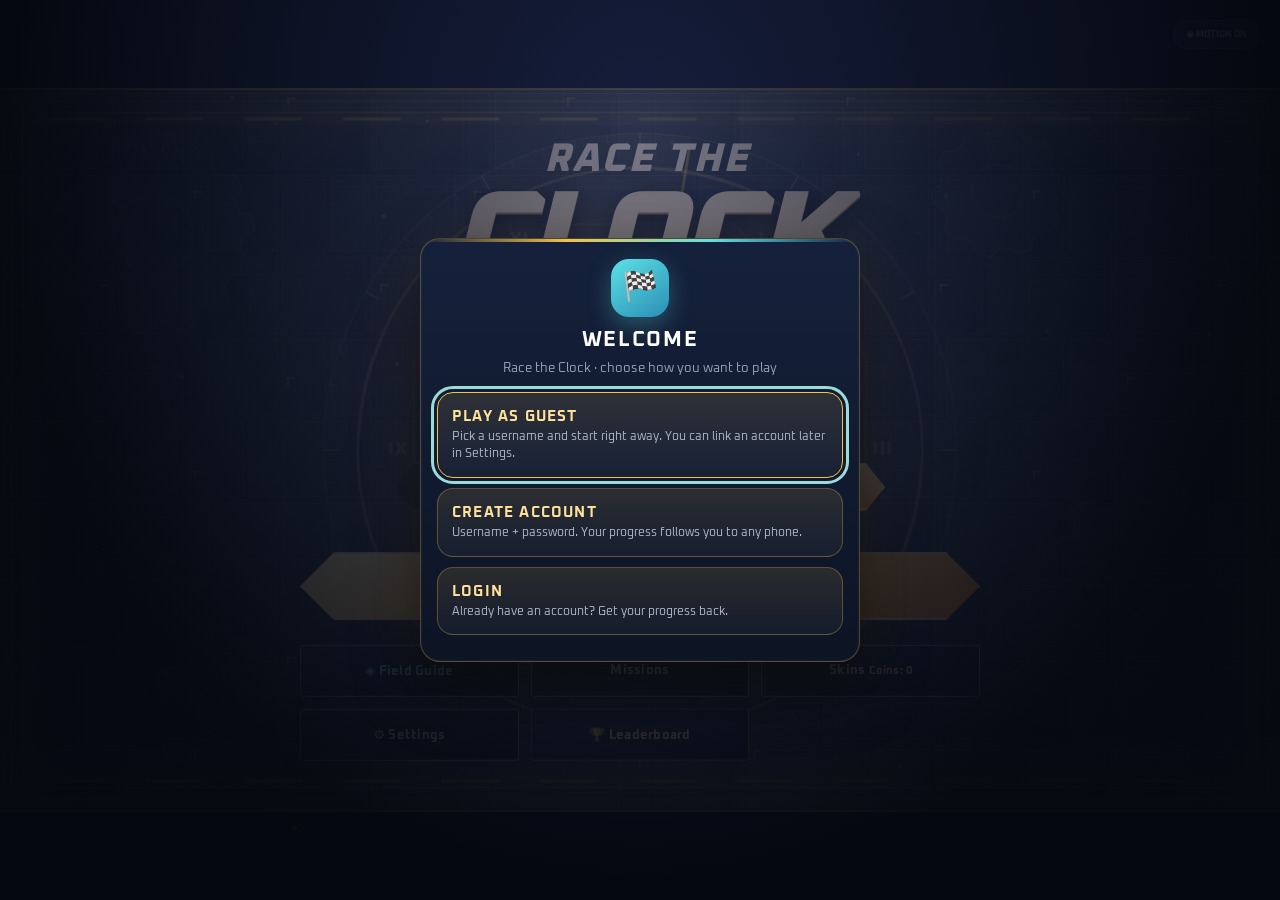
==== commit 02370791: "Add files via upload" ====
--- a/index.html
+++ b/index.html
@@ -2,6 +2,8 @@
 <html lang="en" dir="ltr">
 <head>
 <script src="./language.js"></script>
+<script src="./premium-art.js"></script>
+<script src="./premium-ui.js" defer></script>
 <script src="./studio-ui.js" defer></script>
 <script src="./missions.js" defer></script>
 <script src="./progression-ui.js" defer></script>
@@ -19,7 +21,7 @@
 <meta name="apple-mobile-web-app-status-bar-style" content="black-translucent">
 <link rel="icon" type="image/png" href="icon-192.png">
 <link rel="apple-touch-icon" href="apple-touch-icon.png">
-<title>Race the Clock — Seven Bosses</title>
+<title>Race the Clock — Clockwork Rising</title>
 <link rel="stylesheet" href="https://fonts.googleapis.com/css2?family=Oxanium:wght@500;700;800&display=swap">
 <style>
 :root{
@@ -732,6 +734,7 @@
 })();
 </script>
 <link rel="stylesheet" href="./polish.css">
+<link rel="stylesheet" href="./premium-ui.css">
 </head>
 <body data-mode="menu">
 <div id="editionBadge">RACE THE CLOCK / NEON EDITION</div>
@@ -1377,7 +1380,7 @@
 
 function studioRank(id){return !demoActive&&run.survival&&run.upgrades?run.upgrades[id]||0:0;}
 function studioBegin(){
- S.nearCount=0;S.nearNext=0;S.hitCount=0;S.pickCount=0;S.lastCause=null;S.missionCleared=false;
+ S.nearCount=0;S.nearNext=0;S.hitCount=0;S.contactHits=0;S.pickCount=0;S.lastCause=null;S.missionCleared=false;
  if(!studioActive())return;
  if(run.nextSlow){S.slow=run.nextSlow;run.nextSlow=0;}if(run.nextSpeed){S.speedT=run.nextSpeed;run.nextSpeed=0;}
  const normal=survivalWave(S.stage);
@@ -1574,31 +1577,38 @@
   S.bullets.push({source:studioProjectileSource,x:x,y:y,vx:Math.cos(a)*sp*U,vy:Math.sin(a)*sp*U,life:6,hm:true,hmT:SEEK_TIME,turn:SEEK_TURN});
 }
 /* Weaver: a single short segment, fixed warning, generous routes around both ends. */
-const WEAVER_TUNING={warning:1.4,active:1.5,cooldown:2.5,halfLength:95,wallGap:70};
+const WEAVER_TUNING={warning:1.4,secondWarning:1.3,active:1.15,cooldown:1.35,halfLength:95,wallGap:70,separation:92};
 function weaverStart(e){
- const half=Math.max(20*U,Math.min(WEAVER_TUNING.halfLength*U,(W-140*U)/2,(H-safeTop-140*U)/2));
- const margin=WEAVER_TUNING.wallGap*U+half,angle=Math.atan2(S.py-e.y,S.px-e.x)+Math.PI/2;
- const x=Math.max(margin,Math.min(W-margin,S.px+Math.cos(angle)*45*U));
- const y=Math.max(safeTop+margin,Math.min(H-margin,S.py+Math.sin(angle)*45*U));
- e.weave={ax:x-Math.cos(angle)*half,ay:y-Math.sin(angle)*half,bx:x+Math.cos(angle)*half,by:y+Math.sin(angle)*half,warm:WEAVER_TUNING.warning,life:WEAVER_TUNING.active};
- e.vx=0;e.vy=0;sfx.lock();
+ const offset=WEAVER_TUNING.separation*.5*U;
+ const half=Math.max(20*U,Math.min(WEAVER_TUNING.halfLength*U,(W-140*U)/2-offset,(H-safeTop-140*U)/2-offset));
+ const margin=WEAVER_TUNING.wallGap*U+half+offset,angle=Math.atan2(S.py-e.y,S.px-e.x)+Math.PI/2;
+ const x=Math.max(margin,Math.min(W-margin,S.px)),y=Math.max(safeTop+margin,Math.min(H-margin,S.py));
+ const lines=[-1,1].map(side=>{const cx=x-Math.sin(angle)*offset*side,cy=y+Math.cos(angle)*offset*side;return {ax:cx-Math.cos(angle)*half,ay:cy-Math.sin(angle)*half,bx:cx+Math.cos(angle)*half,by:cy+Math.sin(angle)*half};});
+ e.weave={lines,index:0,warm:WEAVER_TUNING.warning,life:WEAVER_TUNING.active};e.vx=0;e.vy=0;sfx.lock();
 }
 function tickWeaver(e,dt){
  e.vx=0;e.vy=0;const h=e.weave;
- if(!h){e.pt-=dt;if(e.pt<=0&&e.life>WEAVER_TUNING.warning+WEAVER_TUNING.active+.3)weaverStart(e);return;}
+ if(!h){e.pt-=dt;if(e.pt<=0&&e.life>5.4)weaverStart(e);return;}
  if(e.dead||e.life<.3){e.weave=null;return;}
  if(h.warm>0){h.warm=Math.max(0,h.warm-dt);return;}
- h.life-=dt;if(h.life<=0){e.weave=null;e.pt=WEAVER_TUNING.cooldown;return;}
- const dx=h.bx-h.ax,dy=h.by-h.ay,len2=dx*dx+dy*dy;
- const q=Math.max(0,Math.min(1,((S.px-h.ax)*dx+(S.py-h.ay)*dy)/(len2||1)));
- if(Math.hypot(S.px-h.ax-q*dx,S.py-h.ay-q*dy)<12*U)hurt(null,'Weaver thread');
+ h.life-=dt;
+ if(h.life<=0){if(h.index===0){h.index=1;h.warm=WEAVER_TUNING.secondWarning;h.life=WEAVER_TUNING.active;sfx.lock();}else{e.weave=null;e.pt=WEAVER_TUNING.cooldown;}return;}
+ const line=h.lines[h.index],dx=line.bx-line.ax,dy=line.by-line.ay,len2=dx*dx+dy*dy;
+ const q=Math.max(0,Math.min(1,((S.px-line.ax)*dx+(S.py-line.ay)*dy)/(len2||1)));
+ if(Math.hypot(S.px-line.ax-q*dx,S.py-line.ay-q*dy)<12*U)hurt(null,'Weaver thread');
 }
 function drawWeaver(e){
- const h=e.weave,r=er(e),warm=h&&h.warm>0;ctx.save();
- if(h){ctx.lineCap='round';ctx.strokeStyle=warm?'#ffd4bb':'#ff826f';ctx.lineWidth=(warm?2:5)*U;ctx.setLineDash(warm?[7*U,6*U]:[]);ctx.beginPath();ctx.moveTo(h.ax,h.ay);ctx.lineTo(h.bx,h.by);ctx.stroke();ctx.setLineDash([]);
-  for(const p of [[h.ax,h.ay],[h.bx,h.by]]){ctx.fillStyle='#442331';ctx.strokeStyle='#ffd4bb';ctx.lineWidth=2*U;ctx.beginPath();A(p[0],p[1],5*U);ctx.fill();ctx.stroke();}
+ const h=e.weave,r=er(e);ctx.save();
+ if(h)for(let i=0;i<h.lines.length;i++){
+  const line=h.lines[i],current=i===h.index,warm=!current||h.warm>0;
+  if(i<h.index)continue;
+  ctx.globalAlpha=current?1:.3;ctx.lineCap='round';ctx.strokeStyle=warm?'#ffd4bb':'#ff826f';ctx.lineWidth=(warm?2:5)*U;ctx.setLineDash(warm?[7*U,6*U]:[]);ctx.beginPath();ctx.moveTo(line.ax,line.ay);ctx.lineTo(line.bx,line.by);ctx.stroke();ctx.setLineDash([]);
+  for(const p of [[line.ax,line.ay],[line.bx,line.by]]){ctx.fillStyle='#442331';ctx.strokeStyle='#ffd4bb';ctx.lineWidth=2*U;ctx.beginPath();A(p[0],p[1],5*U);ctx.fill();ctx.stroke();}
+  ctx.font='700 '+11*U+'px '+FONT;ctx.fillStyle='#ffe4cb';ctx.textAlign='center';ctx.fillText(String(i+1),(line.ax+line.bx)/2,(line.ay+line.by)/2-12*U);
  }
- ctx.translate(e.x,e.y);ctx.rotate(S.t*.3);ctx.fillStyle=DARK.W;ctx.strokeStyle=LIGHT.W;ctx.lineWidth=1.5*U;
+ ctx.restore();
+ if(window.RTC_ART?.weaver){window.RTC_ART.weaver(ctx,e.x,e.y,r,S.t,h?h.index+1:0);return;}
+ ctx.save();ctx.translate(e.x,e.y);ctx.rotate(S.t*.3);ctx.fillStyle=DARK.W;ctx.strokeStyle=LIGHT.W;ctx.lineWidth=1.5*U;
  for(let i=0;i<3;i++){ctx.save();ctx.rotate(i*TAU/3);ctx.beginPath();ctx.moveTo(-r*.7,-r*.2);ctx.lineTo(r*.7,-r*.2);ctx.lineTo(0,r*.85);ctx.closePath();ctx.fill();ctx.stroke();ctx.restore();}
  ctx.strokeStyle=HEX.W;ctx.lineWidth=2*U;ctx.strokeRect(-r*.24,-r*.24,r*.48,r*.48);ctx.restore();
 }
@@ -1759,8 +1769,9 @@
  return n>=21?10:14;
 }
 function bossP(){return Math.min(3,Math.max(0,(S.stage/5-1)*.35));}      /* 0 at stage 5, +0.35 per boss, capped at 3 */
-function bossSpeed(){return 1+.05*bossP();}
-function bossIv(base,min){return Math.max(min,base*(1-.07*bossP()));}
+function combatPressure(){return run.tutorial?1:1.08+Math.min(.18,Math.max(0,S.stage-5)*.004);}
+function bossSpeed(){return 1.10+.07*bossP();}
+function bossIv(base,min){return Math.max(min*.88,base*(.88-.07*bossP()));}
 function bossSummon(kind,x,y,warm){
   if(liveCount()>=enemyCap())return false;
   S.enemies.push(mk(kind,x,y,warm));return true;
@@ -1805,6 +1816,7 @@
 
 function hurt(pn,cause){
   if(S.inv>0||mode!=='play')return;
+  if(studioActive())S.contactHits=(S.contactHits||0)+1;
   const push=()=>{if(pn){S.vx=pn[0]*420*U;S.vy=pn[1]*420*U;S.px+=pn[0]*pn[2]*U;S.py+=pn[1]*pn[2]*U;const pr=9*U;S.px=Math.max(pr,Math.min(W-pr,S.px));S.py=Math.max(pr+safeTop*.4,Math.min(H-pr,S.py));}};
   if(S.shield){
     S.shield=false;S.inv=1.4;
@@ -1876,7 +1888,7 @@
   if(S.lives>MAXL)S.lives=MAXL;
   if(S.inv>0)S.inv-=DT;
   if(S.speedT>0)S.speedT=Math.max(0,S.speedT-DT);
-  const slowOn=S.slow>0,ed=DT*(slowOn?.45:1)*(run.survival&&S.stage%5!==0?Math.min(1.12,.84+survivalWave(S.stage)*.008):1);
+  const slowOn=S.slow>0,ed=DT*(slowOn?.45:1)*(run.survival&&S.stage%5!==0?Math.min(1.08,1+survivalWave(S.stage)*.003):1);
   if(slowOn)S.slow=Math.max(0,S.slow-DT);
   if(run.tutorial)tutTick();else if(!run.training||demoActive)S.left-=DT;
   movePlayer();
@@ -1901,7 +1913,7 @@
     S.spawnT-=DT;
     if(S.spawnT<=0){
       if(liveCount()<enemyCap())spawnEnemy();
-      S.spawnT=run.survival?Math.max(.72,1.5-S.stage*.025):Math.max(.7,1.6-S.stage*.06);
+      S.spawnT=run.survival?Math.max(.55,1.2-S.stage*.023):Math.max(.52,1.3-S.stage*.055);
     }
   }
   if(!boss&&S.gq&&S.gq.length){
@@ -1937,7 +1949,7 @@
     if(S.p3&&(e.k==='q'||e.k==='v')&&tickBossFinal(e,ed))continue;
     if(e.k==='C'||e.k==='E'){tickNewBoss(e,ed);continue;}
     if(e.k==='K'){tickCollector(e,ed);continue;}
-    if(e.k==='W'){tickWeaver(e,ed);}
+    if(e.k==='W'){tickWeaver(e,DT*(slowOn?.45:1));}
     else if(e.k==='c'||e.k==='z'){
       let s=Math.min(235,78+S.stage*9)*U,kk=Math.min(1,ed*2.2);
       if(e.k==='z'){
@@ -2096,7 +2108,7 @@
         e.pt=bossIv(Math.max(.8,1.6-S.stage*.03-e.tier*.12),.7)*(S.p2?.9:1);sfx.shoot();shake=Math.max(shake,3);
       }
       // Three numbered sectors replace the old spiral barrage.
-      if(e.a2<=0){startLegacyBossPattern(e);e.a2=8;}
+      if(e.a2<=0){startLegacyBossPattern(e);e.a2=6;}
       // new attack: calls two Turrets from the sides
       if(e.t2<=0){bossSummon('s',50*U,H*.45);bossSummon('s',W-50*U,H*.45);e.t2=Math.max(10,15-2*p);}
     }else if(e.k==='j'){ // The Juggernaut
@@ -2125,7 +2137,7 @@
         if(e.pt<=0){
           // new attack (phase 2): a second charge right after the first
           if(S.p2&&(e.chain||0)<(S.p3?2:1)){e.chain=(e.chain||0)+1;e.ph=1;e.pt=S.p3?.95:.75;e.ang=Math.atan2(dy,dx);sfx.lock();}
-          else{e.chain=0;e.ph=0;e.pt=Math.max(1.5,2.2-.1*p);}
+          else{e.chain=0;e.ph=0;e.pt=Math.max(1.15,1.8-.12*p);}
         }
       }
       if(e.t2<=0){
@@ -2147,7 +2159,7 @@
         e.pt=bossIv(Math.max(1.8,3-e.tier*.2),1.6);sfx.shoot();
       }
       // The fixed preview records the recent path; echoes do not chase after locking.
-      if(e.t2<=0){startLegacyBossPattern(e);e.t2=7.5;}
+      if(e.t2<=0){startLegacyBossPattern(e);e.t2=5.8;}
       // time snap: the hands freeze their pace, ghost lines show where they will jump to, then they skip forward
       if(e.sw>0){
         e.sw-=ed;
@@ -2309,7 +2321,7 @@
         e.t2=Math.max(5,6.8-p)*(S.p2?.85:1);
       }
     }
-    e.x+=e.vx*ed;e.y+=e.vy*ed;
+    const travel=isBoss(e)?1:combatPressure();e.x+=e.vx*ed*travel;e.y+=e.vy*ed*travel;
     if(e.k==='b'||e.k==='u'){
       if(e.x<r){e.x=r;e.vx=Math.abs(e.vx);}
       if(e.x>W-r){e.x=W-r;e.vx=-Math.abs(e.vx);}
@@ -2339,7 +2351,7 @@
       const mx=b.turn*ed;df=Math.max(-mx,Math.min(mx,df));
       b.vx=Math.cos(cur+df)*sp;b.vy=Math.sin(cur+df)*sp;
     }
-    b.x+=b.vx*ed;b.y+=b.vy*ed;b.life-=ed;
+    b.x+=b.vx*ed*combatPressure();b.y+=b.vy*ed*combatPressure();b.life-=ed;
     if(b.x<-20||b.x>W+20||b.y<-20||b.y>H+20)b.life=0;
   }
   S.bullets=S.bullets.filter(b=>b.life>0);
@@ -2440,7 +2452,7 @@
 
 function stageClear(){
   if(S.missionCleared)return;S.missionCleared=true;S.riskCapsule=null;
-  if(studioActive()){run.clears++;missionRecord('stages');if(S.stage%5===0)missionRecord('bosses');if(S.hitCount===0)missionRecord('clean');}
+  if(studioActive()){run.clears++;missionRecord('stages');if(S.stage%5===0){missionRecord('bosses');if((S.contactHits||0)===0)missionRecord('flawlessBoss');}if(S.hitCount===0)missionRecord('clean');}
   joyId=null;jx=0;jy=0;
   let hadBoss=false;
   for(const e of S.enemies){
@@ -3528,25 +3540,7 @@
   }
   drawGlow(S.px,S.py,42*U,fast?[255,242,122]:[236,231,218],.7);
   ctx.globalAlpha=blink?.35:1;
-  ctx.fillStyle=skin.color;
-  ctx.beginPath();A(S.px,S.py,9*U,0,TAU);ctx.fill();
-  ctx.strokeStyle=fast?'#fff27a':skin.accent;ctx.lineWidth=2;
-  ctx.beginPath();A(S.px,S.py,13*U,0,TAU);ctx.stroke();
-  if(skin.style!=='classic'){
-    ctx.save();ctx.strokeStyle=skin.accent;ctx.fillStyle=skin.accent;ctx.lineWidth=1.2*U;
-    ctx.beginPath();
-    if(skin.style==='ring')A(S.px,S.py,5*U,0,TAU);
-    else if(skin.style==='diamond'){ctx.moveTo(S.px,S.py-6*U);ctx.lineTo(S.px+6*U,S.py);ctx.lineTo(S.px,S.py+6*U);ctx.lineTo(S.px-6*U,S.py);ctx.closePath();}
-    else if(skin.style==='star'){for(let i=0;i<10;i++){const a=i*Math.PI/5-Math.PI/2,r=(i%2?3:6)*U;ctx.lineTo(S.px+Math.cos(a)*r,S.py+Math.sin(a)*r);}ctx.closePath();}
-    else{A(S.px,S.py,5*U,0,TAU);ctx.moveTo(S.px+8*U,S.py);A(S.px+6*U,S.py,2*U,0,TAU);}
-    ctx.stroke();ctx.restore();
-  }
-  ctx.strokeStyle='rgba(236,231,218,.55)';ctx.lineWidth=1.5;ctx.beginPath();
-  for(let i=0;i<12;i++){const a=i/12*TAU+S.t*.8;ctx.moveTo(S.px+Math.cos(a)*16*U,S.py+Math.sin(a)*16*U);ctx.lineTo(S.px+Math.cos(a)*19*U,S.py+Math.sin(a)*19*U);}
-  ctx.stroke();
-  const a=S.t*6-1.5708;
-  ctx.strokeStyle='#0b0c1a';ctx.lineWidth=2;ctx.lineCap='round';
-  ctx.beginPath();ctx.moveTo(S.px,S.py);ctx.lineTo(S.px+Math.cos(a)*7*U,S.py+Math.sin(a)*7*U);ctx.stroke();
+  window.RTC_ART.skin(ctx,skin.id,S.px,S.py,17*U,lmReducedMotion()?0:S.t,SET?.quality!=='low');
   ctx.globalAlpha=1;
   if(S.shield){
     ctx.strokeStyle='rgba(92,225,230,'+(.65+.3*Math.sin(S.t*10))+')';ctx.lineWidth=3;
@@ -3557,7 +3551,8 @@
 }
 
 function drawField(){
-  if(mode==='menu'||mode==='guide'||mode==='stage'){
+  if(mode==='menu')return;
+  if(mode==='guide'||mode==='stage'){
     const fake={k:'c',x:0,y:0,vx:0,vy:0,warm:0,life:99,ph:0,pt:1,ang:0,ang2:0,ang3:0,n:0,t2:0,tier:0};
     for(const a of actors){
       fake.k=a.k;fake.x=a.x;fake.y=a.y;fake.vx=a.vx;fake.vy=a.vy;fake.pt=1.1+Math.abs(Math.sin(S.t+a.i))*1.5;fake.ang=S.t*.6+a.i;
@@ -3637,7 +3632,9 @@
   ctx.globalAlpha=1;
 }
 
+function effectStrength(){return lmReducedMotion()||SET?.effects==='off'?0:SET?.effects==='reduced'?.3:1;}
 function drawFX(){
+  const intensity=effectStrength();
   ctx.fillStyle=vigGrad;ctx.fillRect(0,0,W,H);
   if(S.slow>0&&(mode==='play'||mode==='clear')){
     ctx.fillStyle='rgba(143,162,255,.07)';ctx.fillRect(0,0,W,H);
@@ -3646,18 +3643,25 @@
     ctx.fillStyle=g;ctx.fillRect(0,0,W,H);
   }
   if(mode==='play'&&S.lives<=1){
-    const a=.1+.08*Math.sin(S.t*7);
+    const a=.06+intensity*(.12+.08*Math.sin(S.t*4));
     const g=ctx.createRadialGradient(W/2,H/2,Math.min(W,H)*.4,W/2,H/2,Math.max(W,H)*.75);
     g.addColorStop(0,'rgba(255,60,80,0)');g.addColorStop(1,'rgba(255,60,80,'+(a+.12)+')');
     ctx.fillStyle=g;ctx.fillRect(0,0,W,H);
   }
-  if(hitFlash>0&&!lmReducedMotion()){
+  if(hitFlash>0&&intensity>0){
     const g=ctx.createRadialGradient(W/2,H/2,Math.min(W,H)*.2,W/2,H/2,Math.max(W,H)*.7);
-    g.addColorStop(0,'rgba(255,60,80,0)');g.addColorStop(1,'rgba(255,60,80,'+Math.min(.7,hitFlash)+')');
+    g.addColorStop(0,'rgba(255,60,80,0)');g.addColorStop(1,'rgba(255,60,80,'+Math.min(.6,hitFlash)*intensity+')');
     ctx.fillStyle=g;ctx.fillRect(0,0,W,H);
   }
+  if(mode==='play'&&intensity>0&&(S.left<=7||S.stage%5===0)){
+    const danger=S.left<=7?1:S.p2?.65:.3;
+    ctx.save();const g=ctx.createRadialGradient(W/2,H/2,Math.min(W,H)*.42,W/2,H/2,Math.max(W,H)*.68);
+    g.addColorStop(0,'rgba(255,67,39,0)');g.addColorStop(1,'rgba(255,67,39,'+(intensity*danger*(.18+.045*Math.sin(S.t*3)))+')');
+    ctx.fillStyle=g;ctx.fillRect(0,0,W,H);
+    ctx.strokeStyle='rgba(255,142,69,'+(intensity*danger*.55)+')';ctx.lineWidth=3*U;ctx.strokeRect(3*U,3*U,W-6*U,H-6*U);ctx.restore();
+  }
   if(mode==='dead'){ctx.fillStyle='rgba(255,90,95,.1)';ctx.fillRect(0,0,W,H);}
-  if(flash>0&&!lmReducedMotion()){ctx.fillStyle='rgba(255,255,255,'+Math.min(.8,flash)+')';ctx.fillRect(0,0,W,H);}
+  if(flash>0&&intensity>0){ctx.fillStyle='rgba(255,213,151,'+Math.min(.24,flash*.45)*intensity+')';ctx.fillRect(0,0,W,H);}
 }
 
 function chip(cx,y,label,rgb,frac){
@@ -3782,8 +3786,9 @@
   ctx.setTransform(DPR*SC,0,0,DPR*SC,DPR*OX,DPR*OY);
   ctx.beginPath();ctx.rect(0,0,W,H);ctx.clip();
   ctx.save();
-  if(shake>.3){const dx=(Math.random()-.5)*shake,dy=(Math.random()-.5)*shake;if(!lmReducedMotion()&&SHAKE_ON)ctx.translate(dx,dy);}
+  if(shake>.3){const dx=(Math.random()-.5)*shake,dy=(Math.random()-.5)*shake;if(SHAKE_ON){const power=effectStrength();ctx.translate(dx*power,dy*power);}}
   drawBG();
+  if(S.stage%5===0&&(mode==='play'||mode==='clear'||mode==='pause'))window.RTC_ART.arena(ctx,W,H,U,SET?.quality!=='low');
   drawField();
   drawCapsule();drawStudioTrainingGuidance();
   ctx.restore();
@@ -4223,24 +4228,11 @@
   }
   ctx.fillStyle='rgba(0,0,0,.45)';ctx.beginPath();ctx.ellipse(S.px+3*U,S.py+15*U,16*U,7*U,0,0,TAU);ctx.fill();
   ctx.restore();baseDrawPlayer();
-  ctx.save();ctx.translate(S.px,S.py);
-  const metal=ctx.createRadialGradient(-3*U,-4*U,1,0,0,10*U);
-  metal.addColorStop(0,'#ffffff');metal.addColorStop(.4,'#d8faff');metal.addColorStop(1,'#4a879f');
-  ctx.globalAlpha=S.inv>0&&Math.floor(S.t*14)%2===0?.35:1;
-  ctx.fillStyle=metal;ctx.beginPath();A(0,0,8*U);ctx.fill();
-  ctx.fillStyle='#092434';ctx.fillRect(-5*U,-2*U,10*U,4*U);
-  ctx.fillStyle='#7ff8ff';ctx.fillRect(-4*U,-2*U,7*U,2*U);ctx.restore();
 };
 const baseDrawFX=drawFX;
 drawFX=function(){
-  baseDrawFX();if(!richFX||mode!=='play')return;
-  ctx.save();
-  if(S.left<=5&&S.left>0){
-    const pulse=.10+.10*(.5+.5*Math.sin(S.t*9));
-    const g=ctx.createRadialGradient(W/2,H/2,Math.min(W,H)*.25,W/2,H/2,Math.max(W,H)*.65);
-    g.addColorStop(0,'rgba(255,49,92,0)');g.addColorStop(1,'rgba(255,49,92,'+pulse+')');ctx.fillStyle=g;ctx.fillRect(0,0,W,H);
-    ctx.strokeStyle='rgba(255,90,120,'+(pulse*2)+')';ctx.lineWidth=5;ctx.strokeRect(5,5,W-10,H-10);
-  }
+  baseDrawFX();if(!richFX||mode!=='play'||effectStrength()===0)return;
+  ctx.save();ctx.globalAlpha=effectStrength();
   if(S.speedT>0){ctx.strokeStyle='rgba(180,255,210,.24)';ctx.lineWidth=1.5;
     for(let i=0;i<18;i++){const a=i/18*TAU+.1,r=Math.min(W,H)*(.37+mod(S.t*1.7+i*.13,1)*.2);ctx.beginPath();ctx.moveTo(S.px+Math.cos(a)*r,S.py+Math.sin(a)*r);ctx.lineTo(S.px+Math.cos(a)*(r+24),S.py+Math.sin(a)*(r+24));ctx.stroke();}}
   ctx.restore();
@@ -4258,6 +4250,7 @@
 let menuMotion=!lmReducedMotion();
 let livingW=0,livingH=0,livingDPR=0,menuVisualTime=0,lastMenuNow=0,menuDirty=true;
 function syncMenuMotion(){
+ document.documentElement.dataset.menuMotion=menuMotion&&!lmReducedMotion()?'on':'off';
  $('menuMotion').textContent=menuMotion?'◉ MOTION ON':'◌ MOTION OFF';
  $('menuMotion').setAttribute('aria-pressed',String(menuMotion));menuDirty=true;
 }
@@ -4271,6 +4264,8 @@
  }finally{ctx=oldCtx;S.t=oldT;S.px=oldPX;S.py=oldPY;g.restore();}
 }
 function renderLivingMenu(now){
+ // The approved static art plate replaces the old procedural menu scene.
+ if(window.RTC_ART)return;
  if(mode!=='menu'){lastMenuNow=0;menuDirty=true;return;}
  const g=livingCtx,w=window.innerWidth,h=window.innerHeight,d=Math.min(window.devicePixelRatio||1,1.5,DPRCAP),mobile=w<700;
  const resized=w!==livingW||h!==livingH||d!==livingDPR;
@@ -4509,19 +4504,19 @@
 /* Collector: bounded parts, fixed warnings, capped interception score.
    Integrate K as boss; call tickCollector after warm-up and drawCollector from
    drawEnemy. No global registry/save mutations occur in these functions. */
-const COLLECTOR_TUNING={warning:1.2,flight:5,partEvery:7,maxParts:3,maxAttachments:3,scorePerPart:10,scoreCap:40};
+const COLLECTOR_TUNING={warning:1.2,flight:4.6,partEvery:5.2,maxParts:3,maxAttachments:3,scorePerPart:10,scoreCap:40};
 const COLLECTOR_PARTS=[{id:'fan',color:'#ffb975'},{id:'wave',color:'#8de7dc'},{id:'beam',color:'#baafff'}];
 const COLLECTOR_GUIDE={
  name:{en:'Collector',ar:'الجامع'},
- desc:{en:'Survive 40 seconds. Mechanical parts appear near an edge with a 1.2-second warning, then travel toward the Collector for 5 seconds. Touch a moving part to deny its attachment and earn 10 points, up to 40 per fight. Fan, wave and beam modules can attach once each. Every attack locks its warning before firing.',ar:'اصمد 40 ثانية. تظهر قطع قرب الحواف بتحذير 1.2 ثانية ثم تتجه نحو الجامع خلال 5 ثوانٍ. المس القطعة المتحركة لمنع تركيبها وربح 10 نقاط، حتى 40 في المعركة. يركّب وحدة واحدة من كل نوع: رشقة وموجة وشعاع. كل ضربة تثبّت تحذيرها قبل الإطلاق.'},
+ desc:{en:'Survive 40 seconds of moving pressure. Collector repositions between locked fan bursts, gap rings and finite beams. Parts warn for 1.2 seconds then travel inward for 4.6 seconds. Intercept them to prevent stronger modules and earn 10 points, up to 40 per fight. Denying modules weakens attacks without stopping the base patterns.',ar:'اصمد 40 ثانية أمام ضغط متحرك. يغيّر الجامع موقعه بين رشقات متكررة وموجات بفتحة وأشعة محدودة بتصويب ثابت. تحذّر القطع 1.2 ثانية ثم تتحرك نحوه خلال 4.6 ثانية. اعترضها لمنع تقوية وحداته وربح 10 نقاط، حتى 40 في المعركة؛ تبقى ضرباته الأساسية حتى عند منع الوحدات.'},
  tip:{en:'Intercept the colored parts when the route is safe. Step out of the fixed fan or short beam; cross the mint opening in the ring.',ar:'اعترض القطع الملوّنة عندما يكون الطريق آمنًا. ابتعد عن الرشقة والشعاع القصير، واعبر الفتحة الخضراء في الموجة.'},
  phases:[
- ['SALVAGE','Slow aimed fans and the first incoming module.','Deny a module without crossing the fan warning.'],
- ['ASSEMBLY','A faster cycle alternates available fan, ring and short-beam modules.','Read the locked warning; an uncollected module adds an attack type.'],
- ['OVERCLOCK','The same visible patterns arrive more frequently, with wider fans.','Keep an exit lane and intercept only when safe.']]
+ ['SALVAGE','Repeated aimed bursts, expanding gap rings and short beams alternate as Collector changes position.','Deny a module without crossing the fan warning.'],
+ ['ASSEMBLY','Shorter recovery and incoming modules strengthen the three base attacks.','Read the locked warning; intercepting a module prevents extra strength.'],
+ ['OVERCLOCK','Three-pulse fans and faster recovery maintain pressure; every beam and ring still has a fixed warning.','Keep an exit lane and intercept only when safe.']]
 };
 function collectorInit(e){
- e.collector={parts:[],attached:[],nextPart:1.2,nextAttack:2.2,attack:null,serial:0,attackIndex:0,interceptScore:0};
+ e.collector={parts:[],attached:[],nextPart:.8,nextAttack:.9,attack:null,serial:0,attackIndex:0,interceptScore:0};
  e.vx=0;e.vy=0;return e.collector;
 }
 function collectorDrillReset(e){collectorInit(e);}
@@ -4536,43 +4531,52 @@
  c.parts.push({id:type.id,color:type.color,x:p[0],y:p[1],warm:COLLECTOR_TUNING.warning,left:COLLECTOR_TUNING.flight});
 }
 function collectorAttackStart(e,c){
- const types=['fan'];if(c.attached.includes('wave'))types.push('wave');if(c.attached.includes('beam'))types.push('beam');
- const kind=types[c.attackIndex++%types.length];
- c.attack={kind,x:e.x,y:e.y,angle:Math.atan2(S.py-e.y,S.px-e.x),warm:1.2,life:kind==='wave'?2.8:.48,r:46*U,len:Math.min(260*U,Math.min(W,H)*.62),half:.9};
+ const phase=S.p3?3:S.p2?2:1,kind=['fan','wave','beam'][c.attackIndex++%3],upgraded=c.attached.includes(kind);
+ c.attack={kind,x:e.x,y:e.y,angle:Math.atan2(S.py-e.y,S.px-e.x),warm:kind==='beam'?1.15:1.05,life:kind==='wave'?2.35:kind==='fan'?.8:.65,r:46*U,len:Math.min((upgraded?370:310)*U,Math.min(W,H)*.78),half:upgraded?.78:.92,upgraded,pulses:phase===3?3:2,nextPulse:0,phase};
+ sfx.lock();
 }
 function tickCollector(e,dt){
  const c=e.collector||collectorInit(e),phase=S.p3?3:S.p2?2:1;e.vx=0;e.vy=0;
- if(!c.attack){const tx=W*.5+Math.sin(S.t*.45)*W*.16,ty=Math.max(safeTop+65*U,H*.28)+Math.cos(S.t*.6)*H*.035;e.x+=(tx-e.x)*Math.min(1,dt*1.2);e.y+=(ty-e.y)*Math.min(1,dt*1.2);}
+ // Move decisively between attacks; committed telegraphs never follow the player.
+ if(!c.attack){
+  const side=c.attackIndex%2?1:-1,tx=Math.max(90*U,Math.min(W-90*U,S.px+side*210*U)),ty=Math.max(safeTop+80*U,Math.min(H*.7,S.py-175*U));
+  const dx=tx-e.x,dy=ty-e.y,d=Math.hypot(dx,dy)||1,step=Math.min(d,(145+phase*22)*U*dt);
+  const nx=e.x+dx/d*step,ny=e.y+dy/d*step;
+  if(Math.hypot(nx-S.px,ny-S.py)>110*U){e.x=nx;e.y=ny;}
+ }
  c.nextPart-=dt;if(c.nextPart<=0){collectorPartSpawn(e,c);c.nextPart=COLLECTOR_TUNING.partEvery;}
  for(const p of c.parts){
   if(p.warm>0){p.warm=Math.max(0,p.warm-dt);continue;}
   const remaining=Math.max(dt,p.left),step=Math.min(1,dt/remaining);p.x+=(e.x-p.x)*step;p.y+=(e.y-p.y)*step;p.left-=dt;
   if(Math.hypot(S.px-p.x,S.py-p.y)<23*U){
-   p.done=true;
-   if(!demoActive&&!run.practice&&!run.trial){const award=Math.min(COLLECTOR_TUNING.scorePerPart,COLLECTOR_TUNING.scoreCap-c.interceptScore);if(award>0){c.interceptScore+=award;S.bonus+=award;popup(p.x,p.y,'+'+award,p.color);}}
+   p.done=true;if(!demoActive&&!run.practice&&!run.trial){const award=Math.min(COLLECTOR_TUNING.scorePerPart,COLLECTOR_TUNING.scoreCap-c.interceptScore);if(award>0){c.interceptScore+=award;S.bonus+=award;popup(p.x,p.y,'+'+award,p.color);}}
    ring(p.x,p.y,34*U,p.color,.35);sfx.chime();
   }else if(p.left<=0){p.done=true;if(!c.attached.includes(p.id)&&c.attached.length<3)c.attached.push(p.id);ring(e.x,e.y,60*U,p.color,.4);}
  }
  c.parts=c.parts.filter(p=>!p.done);
- c.nextAttack-=dt;if(!c.attack&&c.nextAttack<=0){collectorAttackStart(e,c);c.nextAttack=phase===3?2.8:phase===2?3.5:4.2;}
+ if(!c.attack){c.nextAttack-=dt;if(c.nextAttack<=0)collectorAttackStart(e,c);}
  const h=c.attack;if(!h)return;
  if(h.warm>0){h.warm=Math.max(0,h.warm-dt);return;}
+ h.life-=dt;
  if(h.kind==='fan'){
-  const n=3+(c.attached.includes('fan')?2:0)+(phase===3?2:0),spread=.15;
-  for(let i=0;i<n;i++){const angle=h.angle+(i-(n-1)/2)*spread;if(S.bullets.length<200)S.bullets.push({source:'Collector',x:h.x,y:h.y,vx:Math.cos(angle)*(155+phase*12)*U,vy:Math.sin(angle)*(155+phase*12)*U,life:3.5});}
-  sfx.shoot();c.attack=null;return;
+  h.nextPulse-=dt;if(h.pulses>0&&h.nextPulse<=0){
+   const n=5+(h.upgraded?2:0)+(h.phase===3?2:0),spread=.16,sp=(190+phase*15)*U;
+   for(let i=0;i<n;i++){const angle=h.angle+(i-(n-1)/2)*spread;if(S.bullets.length<200)S.bullets.push({source:'Collector',x:h.x,y:h.y,vx:Math.cos(angle)*sp,vy:Math.sin(angle)*sp,life:2.6});}
+   h.pulses--;h.nextPulse=.24;sfx.shoot();
+  }
+ }else{
+  const dx=S.px-h.x,dy=S.py-h.y;
+  if(h.kind==='wave'){
+   h.r+=(h.upgraded?180:155)*U*dt;const d=Math.hypot(dx,dy),a=finalAngleDelta(Math.atan2(dy,dx),h.angle);
+   if(Math.abs(d-h.r)<13*U&&Math.abs(a)>h.half)hurt(null,'Collector ring');
+  }else{
+   const along=dx*Math.cos(h.angle)+dy*Math.sin(h.angle),across=-dx*Math.sin(h.angle)+dy*Math.cos(h.angle);
+   if(along>er(e)&&along<h.len&&Math.abs(across)<13*U)hurt(null,'Collector beam');
+  }
  }
- h.life-=dt;
- const dx=S.px-h.x,dy=S.py-h.y;
- if(h.kind==='wave'){
-  h.r+=105*U*dt;const d=Math.hypot(dx,dy),a=Math.atan2(Math.sin(Math.atan2(dy,dx)-h.angle),Math.cos(Math.atan2(dy,dx)-h.angle));
-  if(Math.abs(d-h.r)<13*U&&Math.abs(a)>h.half)hurt(null,'Collector ring');
- }else{
-  const along=dx*Math.cos(h.angle)+dy*Math.sin(h.angle),across=-dx*Math.sin(h.angle)+dy*Math.cos(h.angle);
-  if(along>er(e)&&along<h.len&&Math.abs(across)<13*U)hurt(null,'Collector beam');
- }
- if(h.life<=0)c.attack=null;
-}
+ if(h.life<=0){c.attack=null;c.nextAttack=phase===3?.38:phase===2?.55:.72;}
+}
+
 function drawCollector(e){
  const c=e.collector,phase=S.p3?3:S.p2?2:1,r=er(e),t=S.t;ctx.save();
  if(c){
@@ -4583,9 +4587,10 @@
   const h=c.attack;if(h){ctx.save();ctx.translate(h.x,h.y);ctx.rotate(h.angle);const warm=h.warm>0;ctx.strokeStyle=warm?'#ffc37d':'#ff817d';ctx.fillStyle='rgba(255,117,94,.10)';ctx.lineWidth=(warm?2:7)*U;ctx.setLineDash(warm?[6*U,6*U]:[]);
    if(h.kind==='wave'){ctx.beginPath();ctx.arc(0,0,h.r,h.half,Math.PI*2-h.half);ctx.stroke();ctx.strokeStyle='#8de7dc';ctx.setLineDash([4*U,5*U]);ctx.beginPath();ctx.arc(0,0,h.r,-h.half,h.half);ctx.stroke();}
    else if(h.kind==='beam'){ctx.beginPath();ctx.moveTo(r,0);ctx.lineTo(h.len,0);ctx.stroke();if(warm){ctx.strokeStyle='#ffb7a0';ctx.lineWidth=1*U;ctx.strokeRect(r,-13*U,h.len-r,26*U);}}
-   else{const half=(3+(c.attached.includes('fan')?2:0)+(phase===3?2:0)-1)*.075;for(const a of [-half,0,half]){ctx.beginPath();ctx.moveTo(r*Math.cos(a),r*Math.sin(a));ctx.lineTo(210*U*Math.cos(a),210*U*Math.sin(a));ctx.stroke();}}
+   else{const half=(5+(h.upgraded?2:0)+(h.phase===3?2:0)-1)*.08;for(const a of [-half,0,half]){ctx.beginPath();ctx.moveTo(r*Math.cos(a),r*Math.sin(a));ctx.lineTo(210*U*Math.cos(a),210*U*Math.sin(a));ctx.stroke();}}
    ctx.restore();}
  }
+ if(window.RTC_ART?.collector){ctx.restore();window.RTC_ART.collector(ctx,e.x,e.y,r,t,phase);return;}
  ctx.translate(e.x,e.y);ctx.rotate(Math.sin(t*.65)*.12);ctx.fillStyle='#19313d';ctx.strokeStyle=phase===3?'#ffe2a0':'#a0c9ce';ctx.lineWidth=2*U;
  ctx.beginPath();for(let i=0;i<8;i++){const a=i*Math.PI/4,x=Math.cos(a)*r*.83,y=Math.sin(a)*r*.83;if(i)ctx.lineTo(x,y);else ctx.moveTo(x,y);}ctx.closePath();ctx.fill();ctx.stroke();
  // Three articulated mechanical claws; no eyes, arrows or facial features.
@@ -4610,7 +4615,7 @@
  E:[['CRESCENT WALLS & LUNAR TRANSIT','Crescent walls sweep the arena with green gaps, one after another. A dark moon locks on to your lane and rushes along a marked band.','Cross each wall through a gap and step out of the marked band.'],['SUNFALL & CORONA','Comets fall along marked diagonal lanes with one lane left open. Rings of dark bullets come with an opening that keeps shifting.','Find the open lane and slide into each new opening.'],['TOTAL ECLIPSE','The arena darkens and a gauntlet of walls and moon strikes sweeps through, ending in a pincer of two walls that share one gap.','Read every gap; for the pincer, stand in the shared gap.']]
 };
 for(const id of ['C','E','K'])GUIDE.push({id,kind:'boss',name:BOSSNAME[id],role:id==='K'?'Salvage Boss':id==='C'?'Storm Boss':'Solar Boss',when:'',threat:5,desc:'',tip:''});
-GUIDE.push({id:'W',kind:'enemy',name:'Weaver',role:'Area controller',when:'From Stage 44',threat:3,desc:'Creates one short thread between two fixed anchors. A dashed 1.4-second warning comes before 1.5 seconds of danger. The ends leave room to pass.',tip:'Leave the dashed thread before it turns solid, or move around either anchor.'});
+GUIDE.push({id:'W',kind:'enemy',name:'Weaver',role:'Area controller',when:'From Stage 44',threat:3,desc:'Creates two short fixed threads, numbered 1 and 2. Each warns for at least 1.3 seconds, then activates for 1.15 seconds. Only one thread can hurt at a time; both ends leave room to pass.',tip:'Read the numbers: dodge thread 1, then leave thread 2 during its fresh warning. Move around an anchor if the center is crowded.'});
 TRIAL_STAGE.W=44;DEMO_STAGE.W=44;
 for(const id of BOSSES){const index=BOSSES.indexOf(id),entry=GUIDE.find(g=>g.id===id),stage=(index+1)*5;entry.when='Stages '+stage+', '+(stage+40)+', '+(stage+80)+' ...';entry.desc='Survive 40 seconds. Phase 1: 40–20s remaining. Phase 2: 20–12s. Phase 3: final 12s. '+bossLessons[id].map((p,i)=>'Phase '+(i+1)+': '+p[1]).join(' ');entry.tip=bossLessons[id][2][2];TRIAL_STAGE[id]=stage;DEMO_STAGE[id]=stage;}
 const hourGuide=GUIDE.find(g=>g.id==='hg');hourGuide.desc='Removes 3 seconds from a normal stage. Does not spawn in boss fights, which last 40 seconds.';
@@ -5000,7 +5005,7 @@
  const tx=hold?W/2:W/2+Math.sin(S.t*(e.k==='C'?.52:.35))*W*.23;
  const ty=hold?(e.k==='C'?H*.18:H*.34):H*.28+Math.cos(S.t*.6)*H*.07;
  if(e.freeze>0)e.freeze-=dt;else{e.x+=(tx-e.x)*k;e.y+=(ty-e.y)*k;}
- e.pt-=dt;
+ e.pt-=dt*(S.p3?1.2:1.1);
  if(e.pt<=0){if(e.k==='C')nbTempest(e);else nbEclipse(e);}
 }
 function nbBolt(x1,y1,x2,y2,w,jit,seg,alpha){
@@ -5215,7 +5220,7 @@
 setInterval(()=>{tutEl.style.display=(run.tutorial&&(mode==='play'||mode==='pause'))?'block':'none';},150);
 // Register original strings without changing simulation data or saved records.
 const arabicLessons={
- K:[['جمع القطع','رشقات بطيئة موجّهة وأول قطعة ميكانيكية قادمة.','اعترض القطعة دون عبور تحذير الرشقة.'],['التركيب','تتناوب الرشقة والموجة والشعاع القصير حسب الوحدات المركّبة.','القطعة التي لا تعترضها تضيف وحدة؛ راقب التحذير الثابت.'],['التسارع','تتكرر الأنماط المرئية أسرع وتصبح الرشقات أوسع.','احتفظ بمخرج واعترض القطع عندما يكون الطريق آمنًا.']],
+ K:[['جمع القطع','يتنقل الجامع بين رشقات متكررة وموجات بفتحة وأشعة قصيرة بتحذير ثابت.','اعترض القطعة دون عبور تحذير الرشقة.'],['التركيب','فترات راحة أقصر وقطع تزيد قوة الرشقة والموجة والشعاع.','اعتراض القطعة يمنع تقوية الوحدة؛ راقب التحذير الثابت.'],['التسارع','رشقات من ثلاث نبضات وفترات راحة أقصر؛ تبقى إنذارات الموجة والشعاع ثابتة.','احتفظ بمخرج واعترض القطع عندما يكون الطريق آمنًا.']],
  k:[["صدى الزمن", "عقارب وحلقات رصاص تتناوب مع تحذير على مسارك الأخير. تصبح دوائر الصدى خطرة بعد 1.35 ثانية.", "غادر مسارك المسجّل قبل تفعيل الدوائر."], ["تسارع الزمن", "عقارب أسرع وعقرب ثالث يضيّقان المساحة، لكن الصدى يثبت قبل التفعيل.", "تحرّك نحو مساحة جديدة بدل الرجوع على خطواتك."], ["الصدى الأخير", "يستمر صدى المسار المحذّر منه بين عقارب الساعة الأسرع.", "راقب الدوائر الثابتة واترك مساحة بين العقارب."]],
  j:[["اندفاع الحديد", "يثبت التحذير على موقعك الأخير ثم يصل الاندفاع إلى الجدار ويطلق موجتين بفتحة مشتركة.", "تحرّك جانبًا بعد تثبيت التصويب واعبر فتحة الموجتين."], ["اندفاع مزدوج", "يتبع الاصطدام اندفاع ثانٍ بتحذير جديد، وكل اصطدام يطلق موجتين.", "واصل الحركة واقرأ المسار الثابت الجديد."], ["صدمة ثلاثية", "ثلاثة اندفاعات منفصلة بتحذيرات تصطدم بالجدران، وكل اصطدام يطلق موجتين بفتحة آمنة.", "تفادَ كل تصويب واترك طريقًا للهروب."]],
  v:[['بئر الجاذبية','تسحبك النواة نحوها وسط أقمار دوّارة وألغام وانفجارات مشحونة.','ابتعد عن مدار الأقمار وغادر دوائر الألغام مبكرًا.'],['انفجار مزدوج','ستة أقمار وانفجاران متعاقبان بزوايا مختلفة.','اترك مساحة للانفجار الثاني وتحرّك عرضيًا أمام الجاذبية.'],['انهيار المدار','تطلق بوابات محدّدة نحو الداخل بعد تحذير مدته 1.35 ثانية، مع قطاع آمن.','ابتعد عن مسارات البوابات واتجه إلى القطاع غير المحدّد.']],
@@ -5260,7 +5265,7 @@
 for(const id of BOSSES){const ar=arabicLessons[id];bossLessons[id].forEach((lesson,i)=>lesson.forEach((text,j)=>translatedStrings[text]=ar[i][j]));translatedStrings[BOSS_FINAL[id]]=ar[2][0];const entry=GUIDE.find(g=>g.id===id);translatedStrings[entry.desc]='اصمد 40 ثانية. الطور الأول: من 40 إلى 20 ثانية. الثاني: من 20 إلى 12 ثانية. الثالث: آخر 12 ثانية. '+ar.map((p,i)=>'الطور '+(i+1)+': '+p[1]).join(' ');translatedStrings[entry.tip]=ar[2][2];}
 for(const [id,ar] of Object.entries(guideArabic)){const e=GUIDE.find(g=>g.id===id);if(e){translatedStrings[e.desc]=ar[0];translatedStrings[e.tip]=ar[1];}}
 for(let n=1;n<=STAGE_MAX;n++){const bk=n%5===0?bossFor(n):null;let ar='المرحلة '+n+' تدوم '+stageDur(n)+' ثانية.';if(bk)ar+=' الزعيم: '+({k:'كرونوس',j:'المدرّع',v:'المتفرّدة',x:'الحارس',q:'الخلية',C:'العاصفة',E:'الكسوف',K:'الجامع'}[bk.k])+(bk.tier>0?' (أقوى، الجولة '+(bk.tier+1)+')':'')+'. يظهر الزعيم وحده مع تعزيزات إضافية.';if(INTRO[n])ar+=' يظهر عدو جديد في هذه المرحلة.';else if(n>43)ar+=' يمكن أن يظهر أي نوع من الأعداء.';else if(n>1&&!bk)ar+=' يمكن أن تظهر أعداء المراحل السابقة.';translatedStrings[stageInfoText(n)]=ar;}
-const weaverGuide=GUIDE.find(g=>g.id==='W');translatedStrings[weaverGuide.desc]='ينسج خيطًا قصيرًا بين نقطتين ثابتتين. تحذير متقطّع لمدة 1.4 ثانية ثم خطر لمدة 1.5 ثانية. تبقى مساحة للمرور حول الطرفين.';translatedStrings[weaverGuide.tip]='غادر الخط المتقطّع قبل أن يصبح متصلًا أو مرّ حول أحد الطرفين.';translatedStrings[COLLECTOR_GUIDE.desc.en]=COLLECTOR_GUIDE.desc.ar;translatedStrings[COLLECTOR_GUIDE.tip.en]=COLLECTOR_GUIDE.tip.ar;
+const weaverGuide=GUIDE.find(g=>g.id==='W');translatedStrings[weaverGuide.desc]='ينسج خيطين ثابتين مرقّمين 1 و2. لكل خيط تحذير لا يقل عن 1.3 ثانية ثم خطر لمدة 1.15 ثانية. لا ينشطان معًا وتبقى مساحة حول الطرفين.';translatedStrings[weaverGuide.tip]='تفادَ الخيط الأول ثم غادر الثاني خلال تحذيره الجديد. مرّ حول الطرف إذا ازدحم الوسط.';translatedStrings[COLLECTOR_GUIDE.desc.en]=COLLECTOR_GUIDE.desc.ar;translatedStrings[COLLECTOR_GUIDE.tip.en]=COLLECTOR_GUIDE.tip.ar;
 RTC_I18N.add(translatedStrings);
 
 $('gSearch').addEventListener('input',buildGrid);
@@ -5273,11 +5278,12 @@
 function presetFor(q){if(q==='auto')q=((navigator.hardwareConcurrency||8)<=4||(navigator.deviceMemory||8)<=3)?'medium':'high';const p=Object.assign({},PR[q]||PR.high);if(lmReducedMotion())p.menuAnim=0;return p;}
 let saved=null;try{saved=JSON.parse(localStorage.getItem(KEY)||'null');}catch(e){}
 const defaultQuality=((navigator.hardwareConcurrency||8)<=4||(navigator.deviceMemory||8)<=3)?'medium':'high';
-SET=Object.assign({music:100,sfx:100,quality:defaultQuality,fps:60,shake:1,vib:1},saved&&typeof saved==='object'?saved:{});
+SET=Object.assign({music:100,sfx:100,quality:defaultQuality,fps:60,shake:1,vib:1,effects:'full'},saved&&typeof saved==='object'?saved:{});
 if(!['high','medium','low'].includes(SET.quality))SET.quality=defaultQuality;
 Object.assign(SET,presetFor(SET.quality));
 if(saved&&[0,1].includes(saved.menuAnim))SET.menuAnim=saved.menuAnim;
 SET.fps=+SET.fps===30?30:60;
+if(!['full','reduced','off'].includes(SET.effects))SET.effects='full';
 SET.music=Math.max(0,Math.min(100,+SET.music||0));SET.sfx=Math.max(0,Math.min(100,+SET.sfx||0));
 function save(){try{localStorage.setItem(KEY,JSON.stringify(SET));}catch(e){}}
 /* glow/shadow switch on the main canvas (shadowBlur is the heaviest op on weak phones) */
@@ -5286,7 +5292,7 @@
 Object.defineProperty(ctxMain,'shadowColor',{configurable:true,get(){return dC.get.call(this);},set(v){dC.set.call(this,GLOW?v:'rgba(0,0,0,0)');}});}catch(e){}
 function apply(){
  DPRCAP=+SET.res||2;FRAME_MS=+SET.fps===30?1000/30:0;GLOW=!!+SET.glow;PARTCAP=Math.round(420*(+SET.parts||100)/100);SHAKE_ON=!!+SET.shake;VIB_ON=!!+SET.vib;
- richFX=!!+SET.fx;fxLabel();
+ richFX=!!+SET.fx;document.documentElement.dataset.quality=SET.quality;document.documentElement.dataset.effects=SET.effects;fxLabel();
  if(menuMotion!==!!+SET.menuAnim)$('menuMotion').click();
  applyAudio();resize();
 }
@@ -5308,6 +5314,7 @@
 +'<div class="stRow">Frame rate'+seg('fps',[['60 FPS','60'],['30 FPS','30']])+'</div>'
 +'<p class="stHint">60 FPS for fluid motion · 30 FPS to save power.</p>'
 +'<div class="stSec">OTHER</div>'
++'<div class="stRow">Effects intensity'+seg('effects',[['Full','full'],['Reduced','reduced'],['Off','off']])+'</div>'
 +'<div class="stRow">Screen shake'+onoff('shake')+'</div>'
 +'<div class="stRow">Vibration'+onoff('vib')+'</div>'
 +'<div class="stRow">Motion (animations)'+seg('motion',[['System','system'],['Reduced','reduce'],['Full','full']])+'</div>'
@@ -5330,6 +5337,7 @@
  if(k==='snd'){ensureAudio();if(muted===(v==='1'))toggleMute();paint();return;}
  if(k==='motion'){lmMotionChoice=v;try{localStorage.setItem('rtc_motion_v1',v);}catch(e){}menuDirty=true;lmMotionLabel();paint();return;}
  if(k==='quality'){SET.quality=v;Object.assign(SET,presetFor(v));}
+ else if(k==='effects'){SET.effects=v;}
  else{SET[k]=+v;}
  save();apply();paint();
 });
--- a/premium-ui.css
+++ b/premium-ui.css
@@ -0,0 +1,26 @@
+/* Premium mechanical interface, paired with the approved clockwork art. */
+#menu{background:linear-gradient(90deg,#050d1322,#050d1300 25%,#050d1310 75%,#050d1322),url('./assets/menu-background.png') center center/cover no-repeat!important}
+#menu .menuContent{position:relative;z-index:1;transform:translate(-50%,-50%)}
+#menu .livingArena{display:none}
+html[lang=ar] #menu .logo:before{content:'سباق ضد';font-family:Tahoma,Arial,sans-serif;letter-spacing:0;padding-left:0;font-style:normal}
+#menu:after{content:'';position:absolute;inset:0;pointer-events:none;background:radial-gradient(ellipse at 13% 75%,#ffbd68aa 0 1px,transparent 3px),radial-gradient(ellipse at 85% 65%,#ff974aaa 0 1px,transparent 3px),radial-gradient(ellipse at 23% 92%,#ffb45399 0 2px,transparent 4px);opacity:.6}
+html[data-menu-motion=on]:not([data-quality=low]):not([data-effects=off]) #menu:after{animation:rtcEmbers 7s ease-in-out infinite}
+@keyframes rtcEmbers{0%,100%{transform:translateY(0);opacity:.2}50%{transform:translateY(-30px);opacity:.8}}
+@media(prefers-reduced-motion:reduce){#menu:after{animation:none!important}}
+html[data-quality=low] #menu{background-attachment:scroll}
+#menu button:focus-visible{outline:3px solid #a7fff0!important;outline-offset:5px;filter:drop-shadow(0 0 5px #a7fff0)}
+:root{--rtc-gold:#ffc367;--rtc-cyan:#9cdad7;--rtc-muted:#bdb7ad}
+#menu .arcadeBrand,#menu .tag,#menu .panelLabel{display:none}
+#menu .menuContent{max-width:760px;width:calc(100% - 40px)}
+#menu .logo{margin-bottom:30px}#menu .logo:before{font-style:italic;color:#fce6c6;letter-spacing:.05em;font-size:clamp(23px,4vw,40px)}#menu .logo h1{font-style:italic;font-size:clamp(86px,14vw,136px);letter-spacing:-.07em;color:#ffe6bc;text-shadow:0 2px #a97a46,0 8px 30px #000;line-height:.95}#menu .logo:after{height:1px;width:160px;background:linear-gradient(90deg,transparent,#e9a24f,transparent);margin-top:18px}
+#menu .arcadePanel{display:flex;flex-direction:column;width:min(680px,100%);background:none;border:0;border-radius:0;box-shadow:none;backdrop-filter:none;padding:0}#menu .arcadePanel:before,#menu .arcadePanel:after{display:none}
+#menu .stats{order:-2;display:grid;grid-template-columns:1fr 1fr;background:none;border:0;gap:0;margin:0 0 25px;padding:0}#menu .stat{background:none;border:0;border-radius:0;box-shadow:none;color:#e8d4b5;font-size:12px;letter-spacing:.05em;min-height:78px;padding:0;gap:10px;flex-direction:column}#menu .stat+.stat{border-inline-start:1px solid #be936c88}#menu .stat b{font-size:43px;color:#ffe3bb}
+#menu .modeSelect{order:-1;align-self:center;width:min(490px,100%);background:none;border:0;padding:0;gap:8px}#menu .modeCard{min-height:48px;justify-content:center;text-align:center;border:1px solid #c99460;border-radius:3px;background:#111a20d9;color:#c5b39e;clip-path:polygon(8% 0,92% 0,100% 50%,92% 100%,8% 100%,0 50%)}#menu .modeCard.selected{background:linear-gradient(#ffd281,#ef9c29);color:#211509;box-shadow:inset 0 0 0 2px #ffe6a5;border-color:#ffd898}#menu .modeCard b{font-size:18px}#menu .modeCard small,#menu .modeIcon{display:none}#menu .modeDesc{margin:9px 0 14px;min-height:0;font-size:11px;color:#c9c0b1}
+#menu .btns{grid-template-columns:repeat(3,minmax(0,1fr));gap:12px}#menu #go,#menu #cont{grid-column:1/-1}#menu #go{min-height:68px;border-radius:3px;background:linear-gradient(160deg,#ffe8a1,#ffbc43 55%,#e58a20);border:2px solid #ffe3a2;color:#1d150a;text-shadow:none;box-shadow:0 4px #9a551d,0 0 28px #ef8b2520;font-size:28px;letter-spacing:.02em;clip-path:polygon(5% 0,95% 0,100% 50%,95% 100%,5% 100%,0 50%);margin-bottom:13px}
+#menu .btn.alt,#menu #missionsBtn,#menu #skinsBtn{min-height:52px;padding:11px 7px;border:1px solid #9f8870;border-radius:3px;background:linear-gradient(145deg,#263039e8,#10191fe8);color:#f2ddbd;font-size:13px;box-shadow:inset 0 1px #ffffff0a}#menu .btn.alt:hover{border-color:#ffd296;background:#343b3f}#menu #missionWallet{color:#ffd28b;font-size:11px}#menu #lbWho{margin-top:18px!important;border-color:#b9926566;background:#111a23d9;color:#e3cbae}
+#rtcSettings .stBox,#guide .gHead,.rtcProgressPanel{background:linear-gradient(145deg,#202a32,#101820);border-color:#8b765d;color:#eee0cd}#rtcSettings .stHead{background:#172129}#rtcSettings .stCard,#gDetail .box,#bossGuide,.rtcMissionCard,.rtcSkinCard{background:#131e27;border-color:#6e6559;border-radius:7px}#gTabs,.rtcProgressTabs{border-color:#776959}#gTabs .tab.on,.rtcProgressTabs [aria-selected=true],.rtcProgressPrimary{background:linear-gradient(#ffe0a0,#eaaa48);color:#251a0d;border-color:#efc787}#gGrid .gTile{border-radius:7px;background:linear-gradient(145deg,#27333c,#111d27);border-color:#6c6458}#gGrid .gTile>div,#guide .gHead h2,#rtcSettings .stHead h2,.rtcProgressHead h2{color:#ffe0af}.rtcSkinPreview{background:radial-gradient(ellipse,#374149,#101a23 75%)}.rtcProgressButton{border-radius:5px;border-color:#82705a;background:#29333d}.rtcProgressBalance,.rtcCoinReward,.rtcSkinPrice{color:#ffd28b}.rtcProgressOverlay{background:#070e16ed}
+@media(max-width:540px){#menu .menuContent{width:calc(100% - 28px)}#menu .logo{margin-bottom:20px}#menu .logo h1{font-size:84px}#menu .logo:before{font-size:25px}#menu .stats{margin-bottom:20px}#menu .stat{font-size:10px;min-height:64px}#menu .stat b{font-size:34px}#menu .btns{gap:8px}#menu .btn.alt,#menu #missionsBtn,#menu #skinsBtn{min-height:48px;font-size:10px;padding:8px 4px}#menu #go{font-size:23px;min-height:58px;margin-bottom:9px}#menu .modeCard b{font-size:15px}#menu .modeDesc{font-size:10px}}
+@media(max-height:740px){#menu .logo{margin-bottom:12px}#menu .logo h1{font-size:65px}#menu .logo:before{font-size:22px}#menu .logo:after{display:none}#menu .stat{min-height:58px;gap:7px}#menu .stat b{font-size:32px}#menu .stats{margin-bottom:15px}#menu .modeDesc{margin-block:7px 12px}#menu #go{min-height:52px;font-size:23px}#menu .btn.alt,#menu #missionsBtn,#menu #skinsBtn{min-height:46px}}
+@media(max-height:480px) and (min-width:560px){#menu .logo{display:none}#menu .arcadePanel{display:grid;grid-template-columns:minmax(160px,.7fr) minmax(310px,1.4fr);gap:12px 18px;width:100%}#menu .stats{grid-column:1;grid-row:1;margin:0}#menu .modeSelect{grid-column:1;grid-row:2}#menu .modeCard{min-height:44px;padding:4px}#menu .modeCard b{font-size:12px}#menu .modeDesc{grid-column:1;grid-row:3;margin:0}#menu .btns{grid-column:2;grid-row:1/5;align-content:center;gap:8px}#menu #go{margin-bottom:5px}#menu .btn.alt,#menu #missionsBtn,#menu #skinsBtn{min-height:44px;font-size:10px}#menu #lbWho{grid-column:1;grid-row:4;margin:0!important}}
+
+.rtcProgressButton:disabled{opacity:1;background:#28323c;color:#c9c6bd;border-color:#59616a;box-shadow:none}.rtcSkinPrice{line-height:1.6}.rtcSkinCard .rtcProgressButton{white-space:normal}
